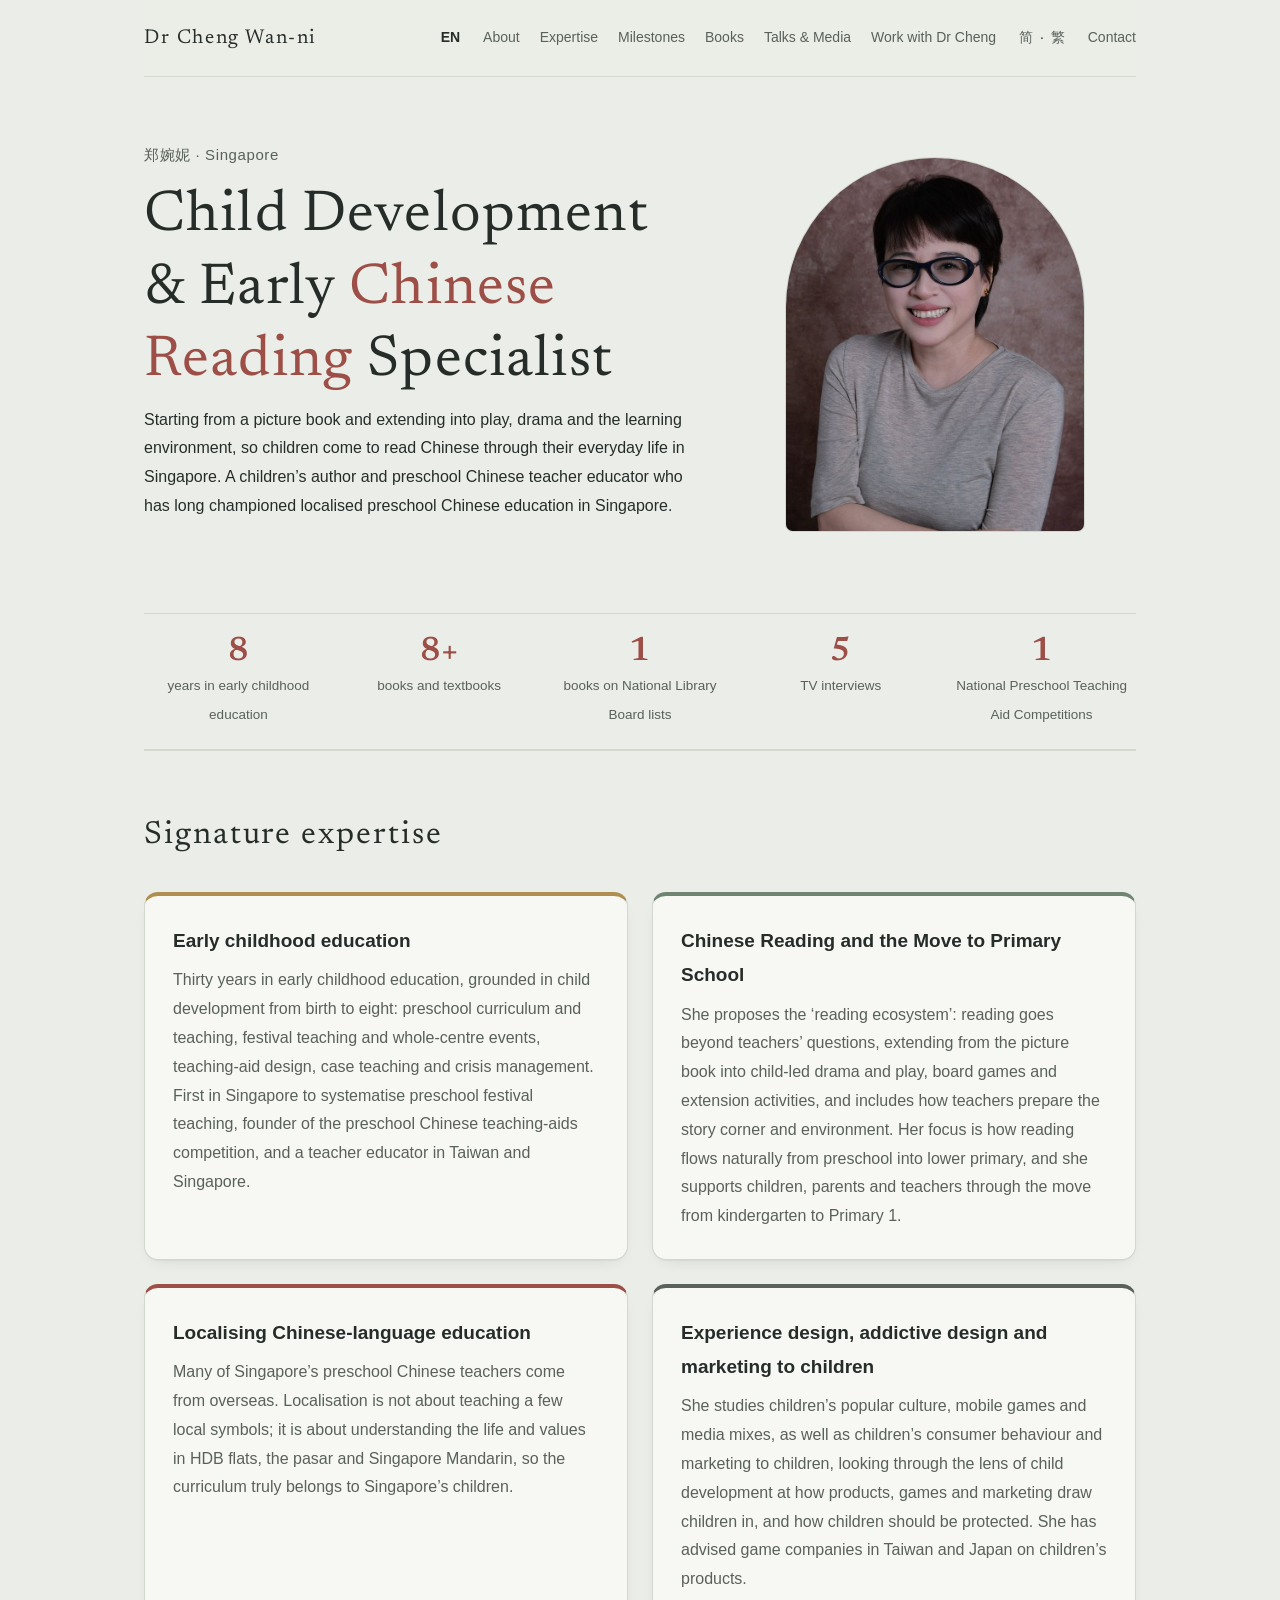
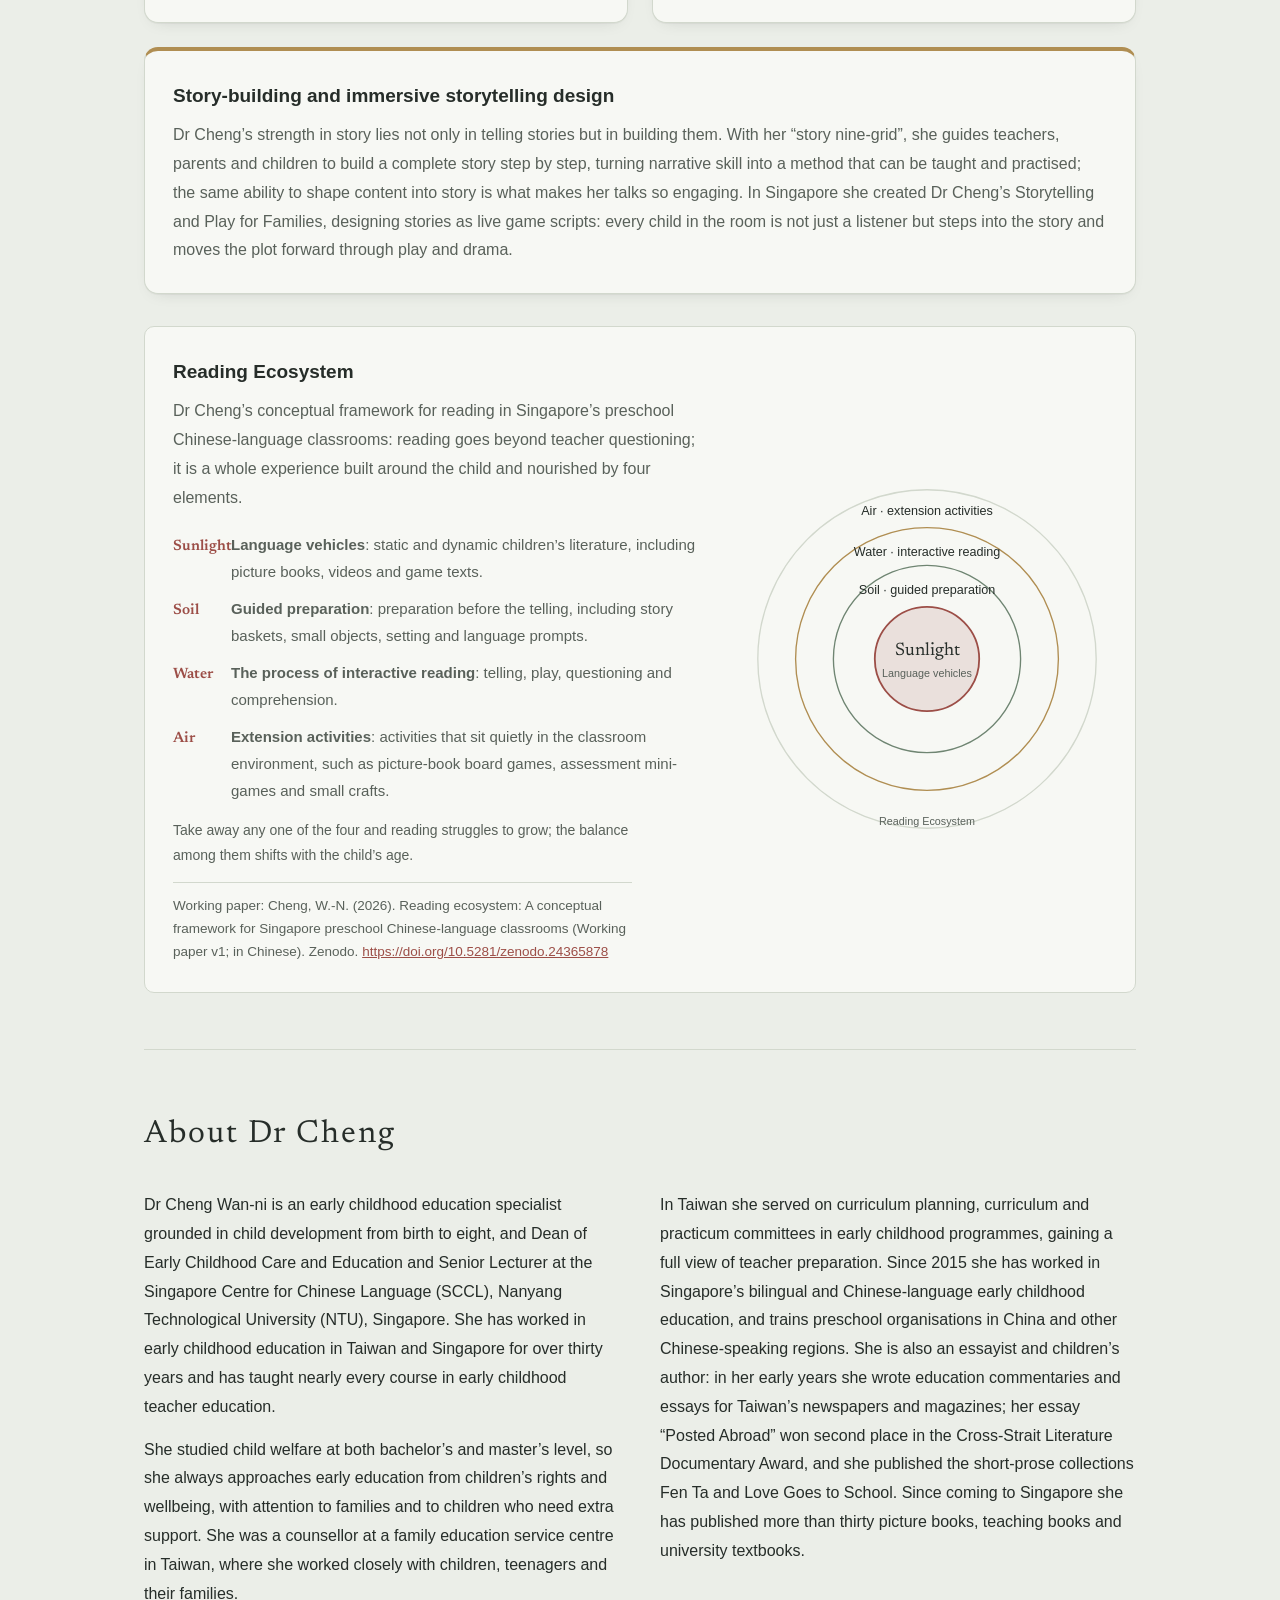
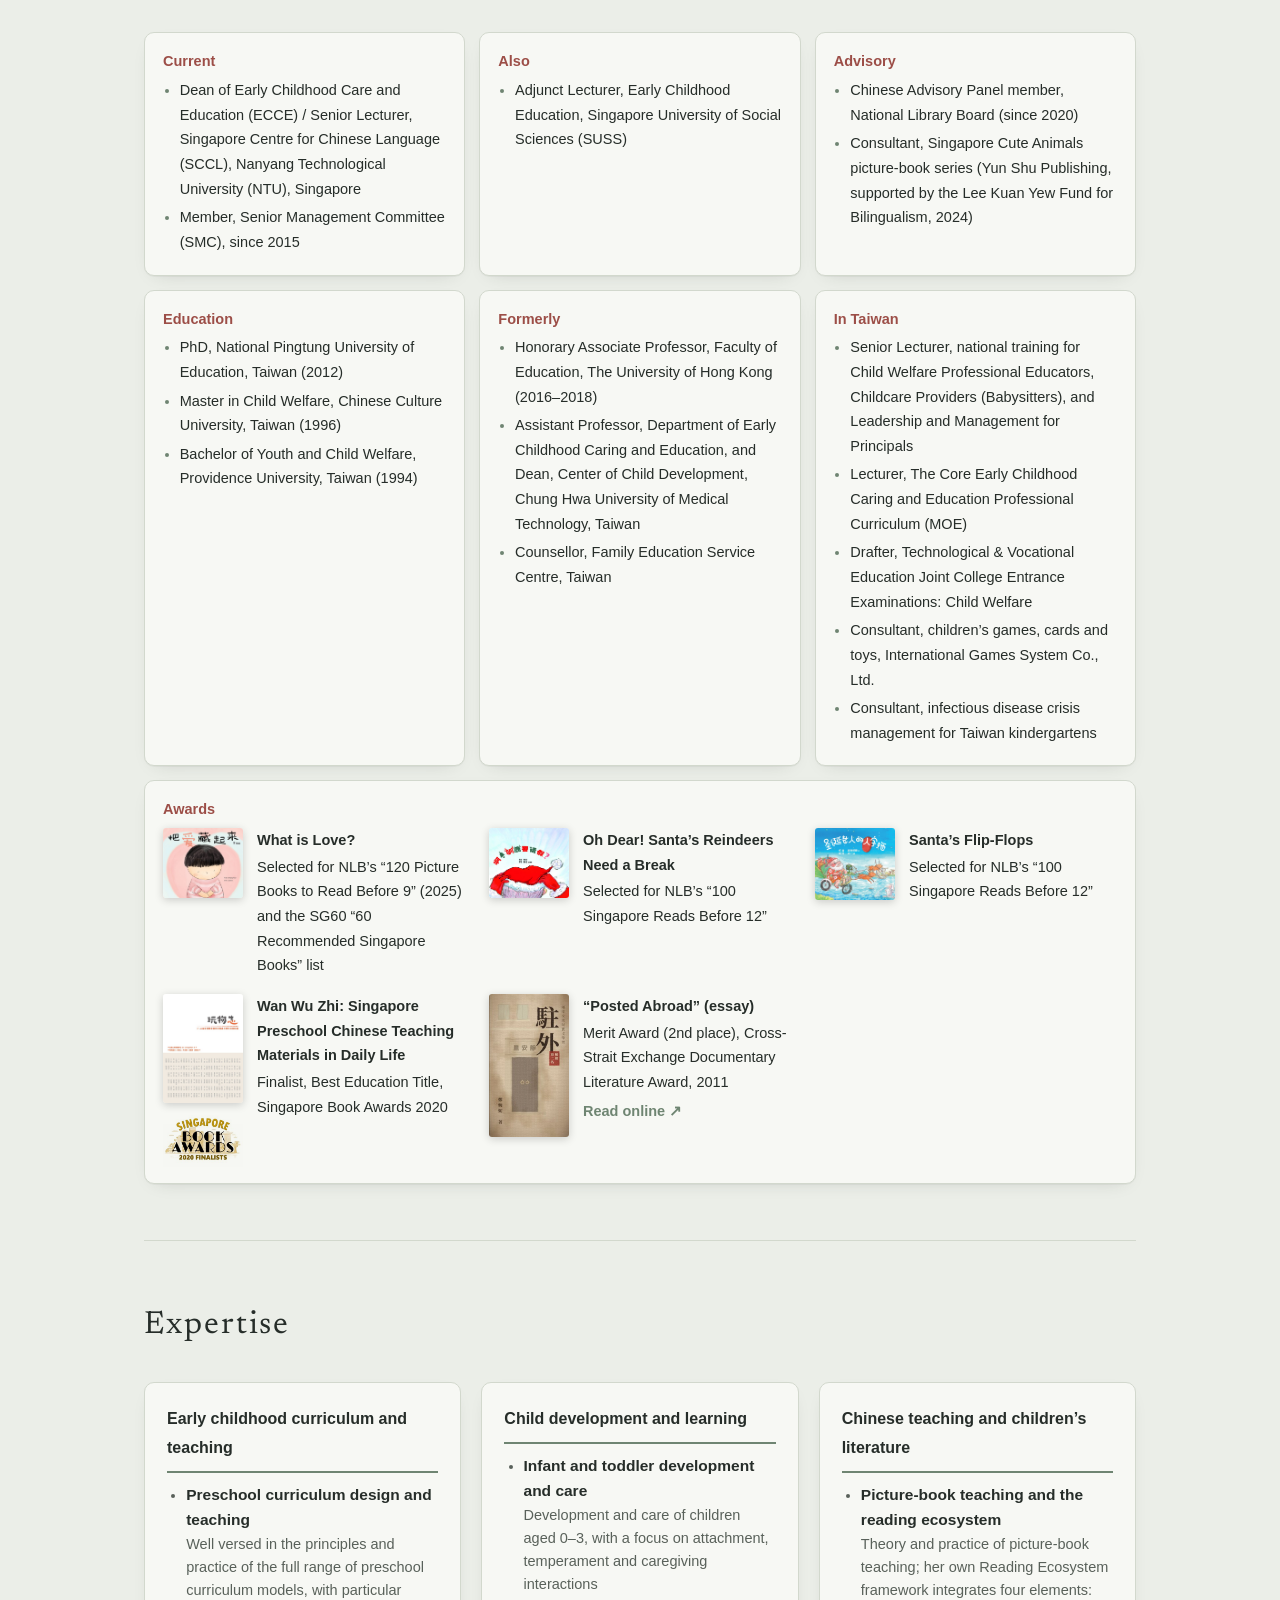
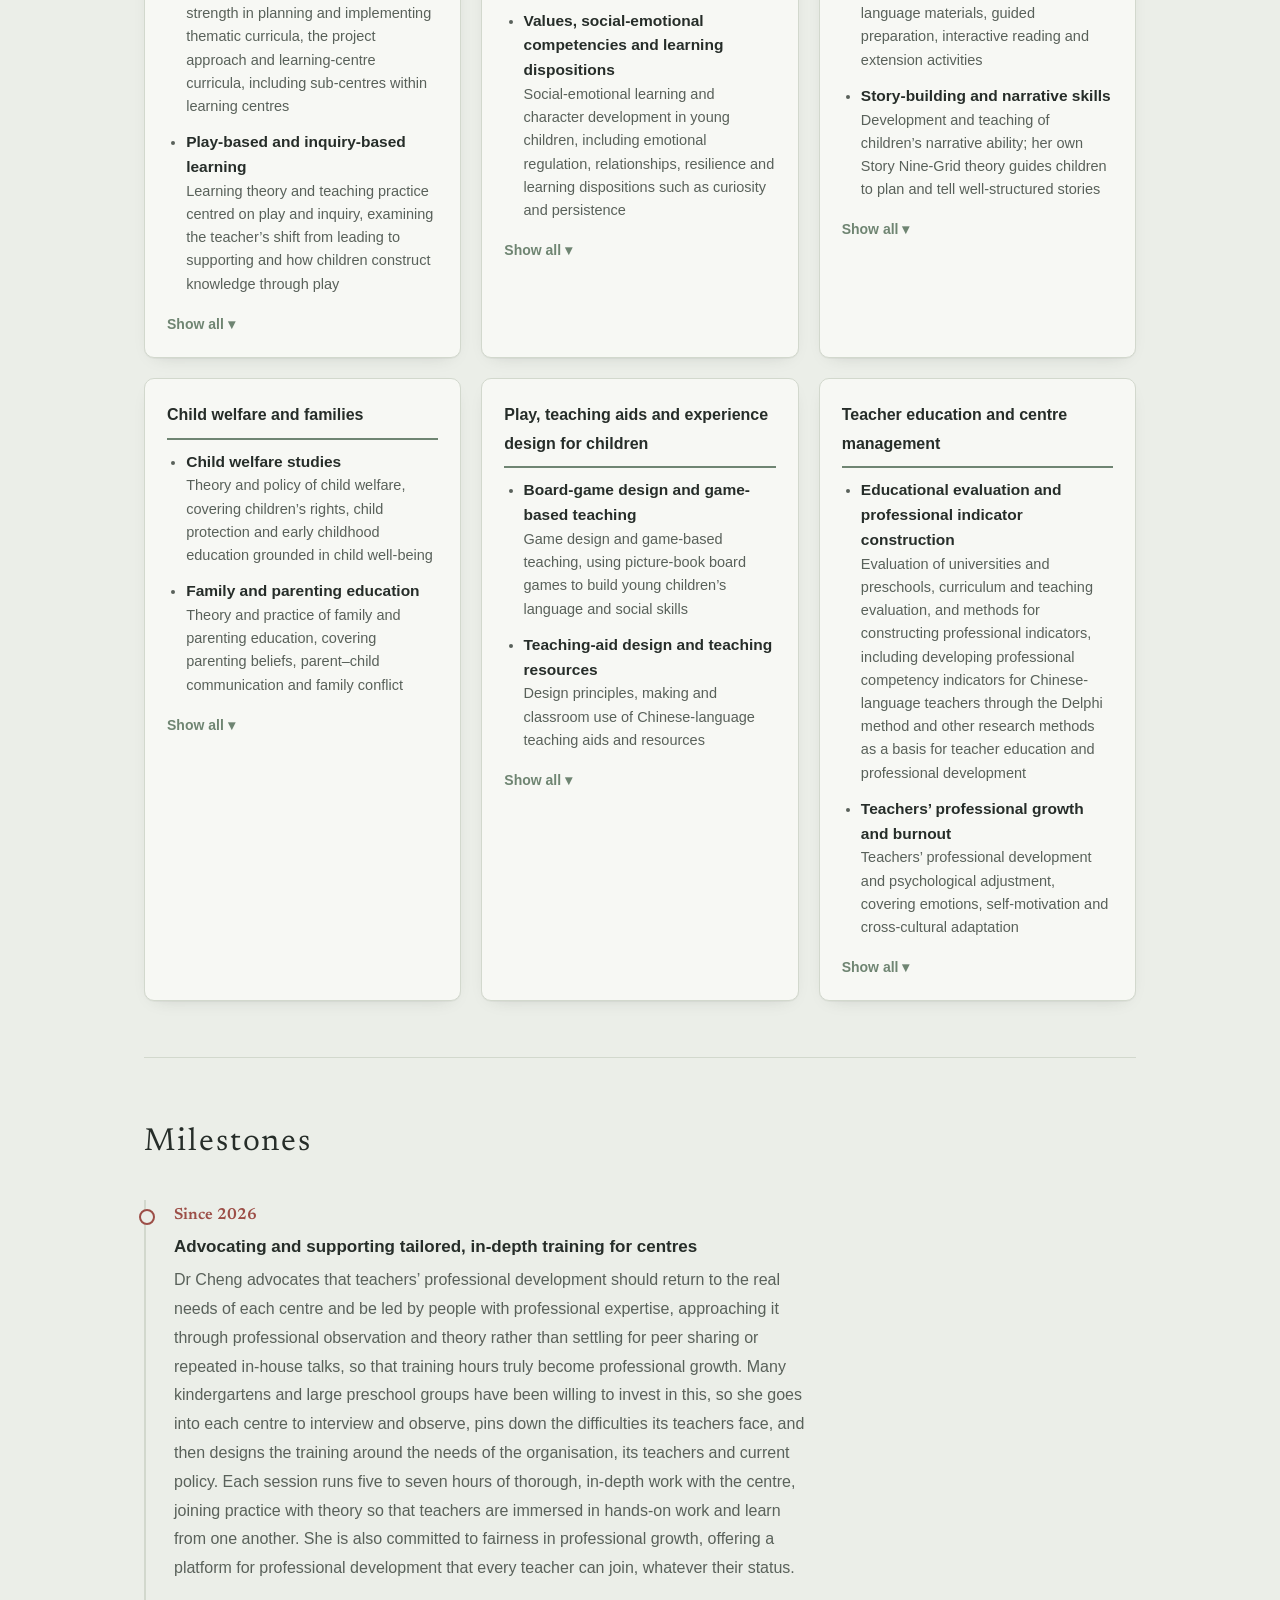
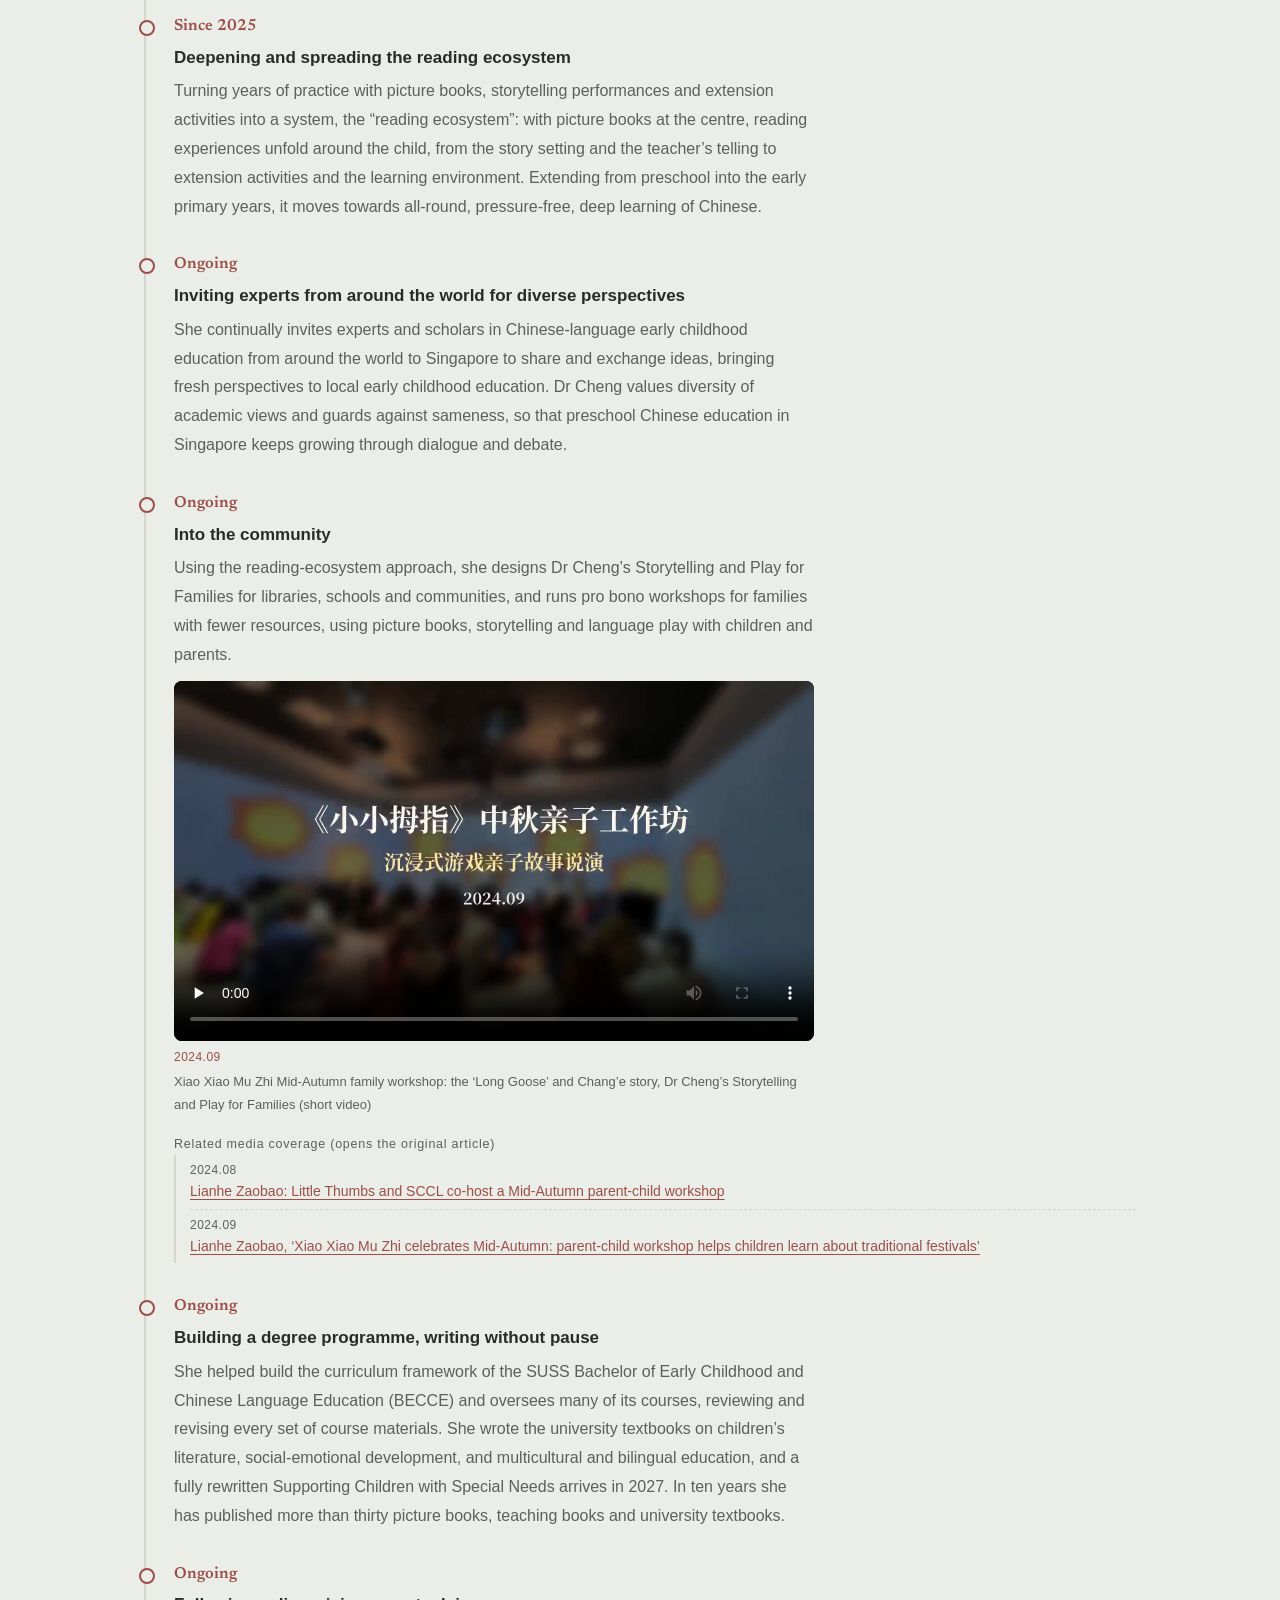
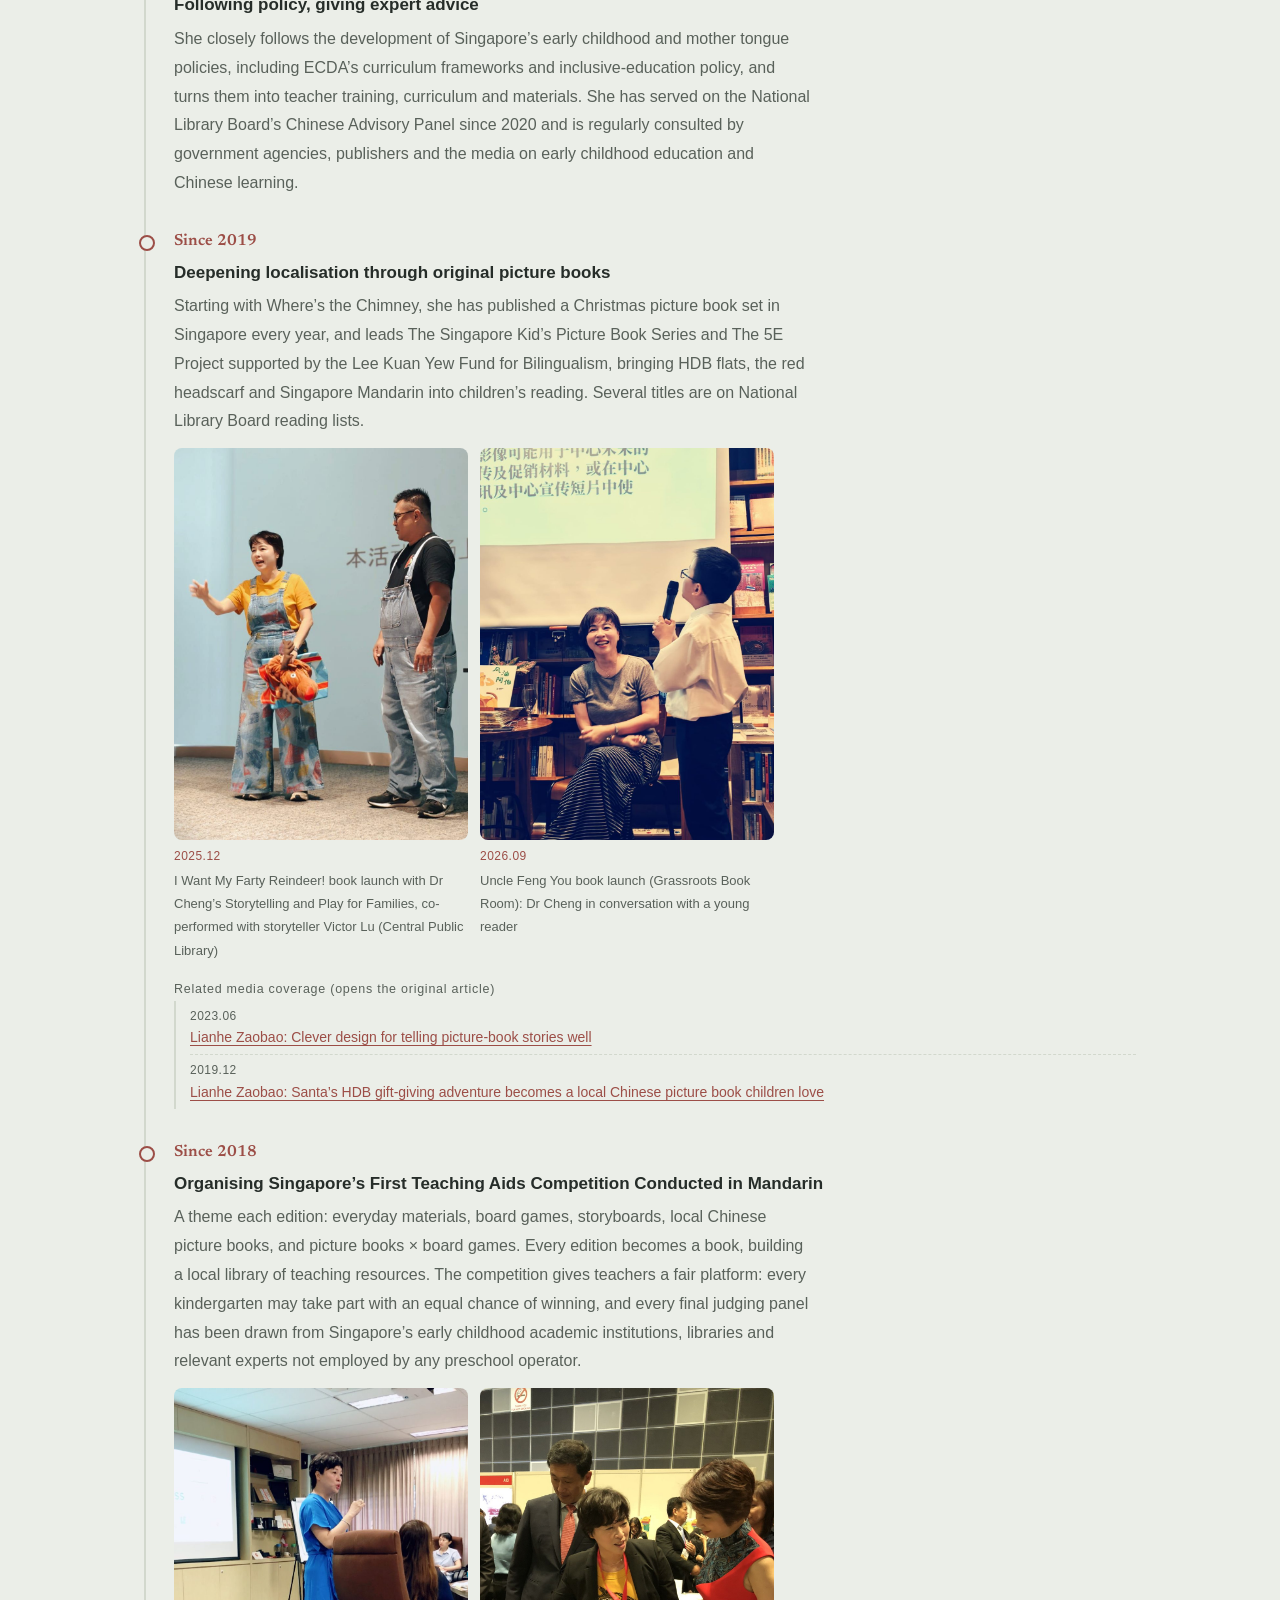
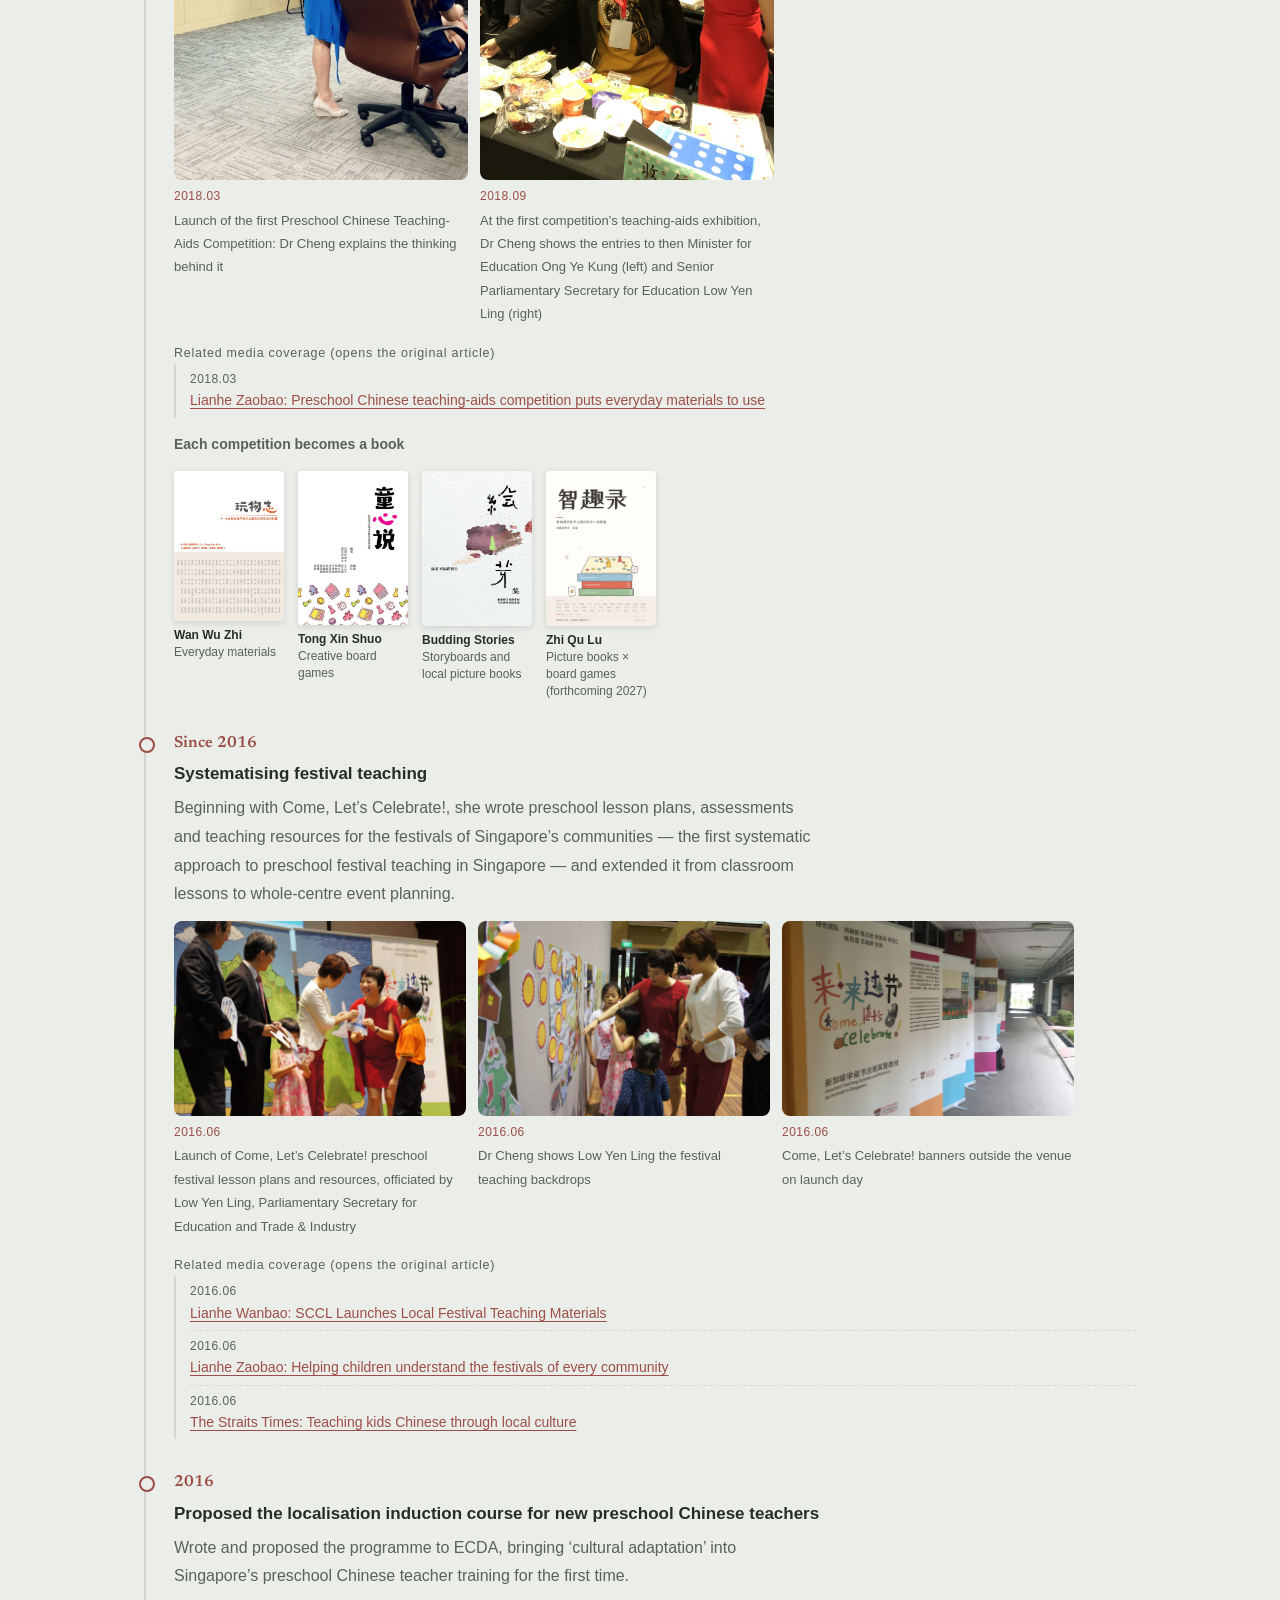
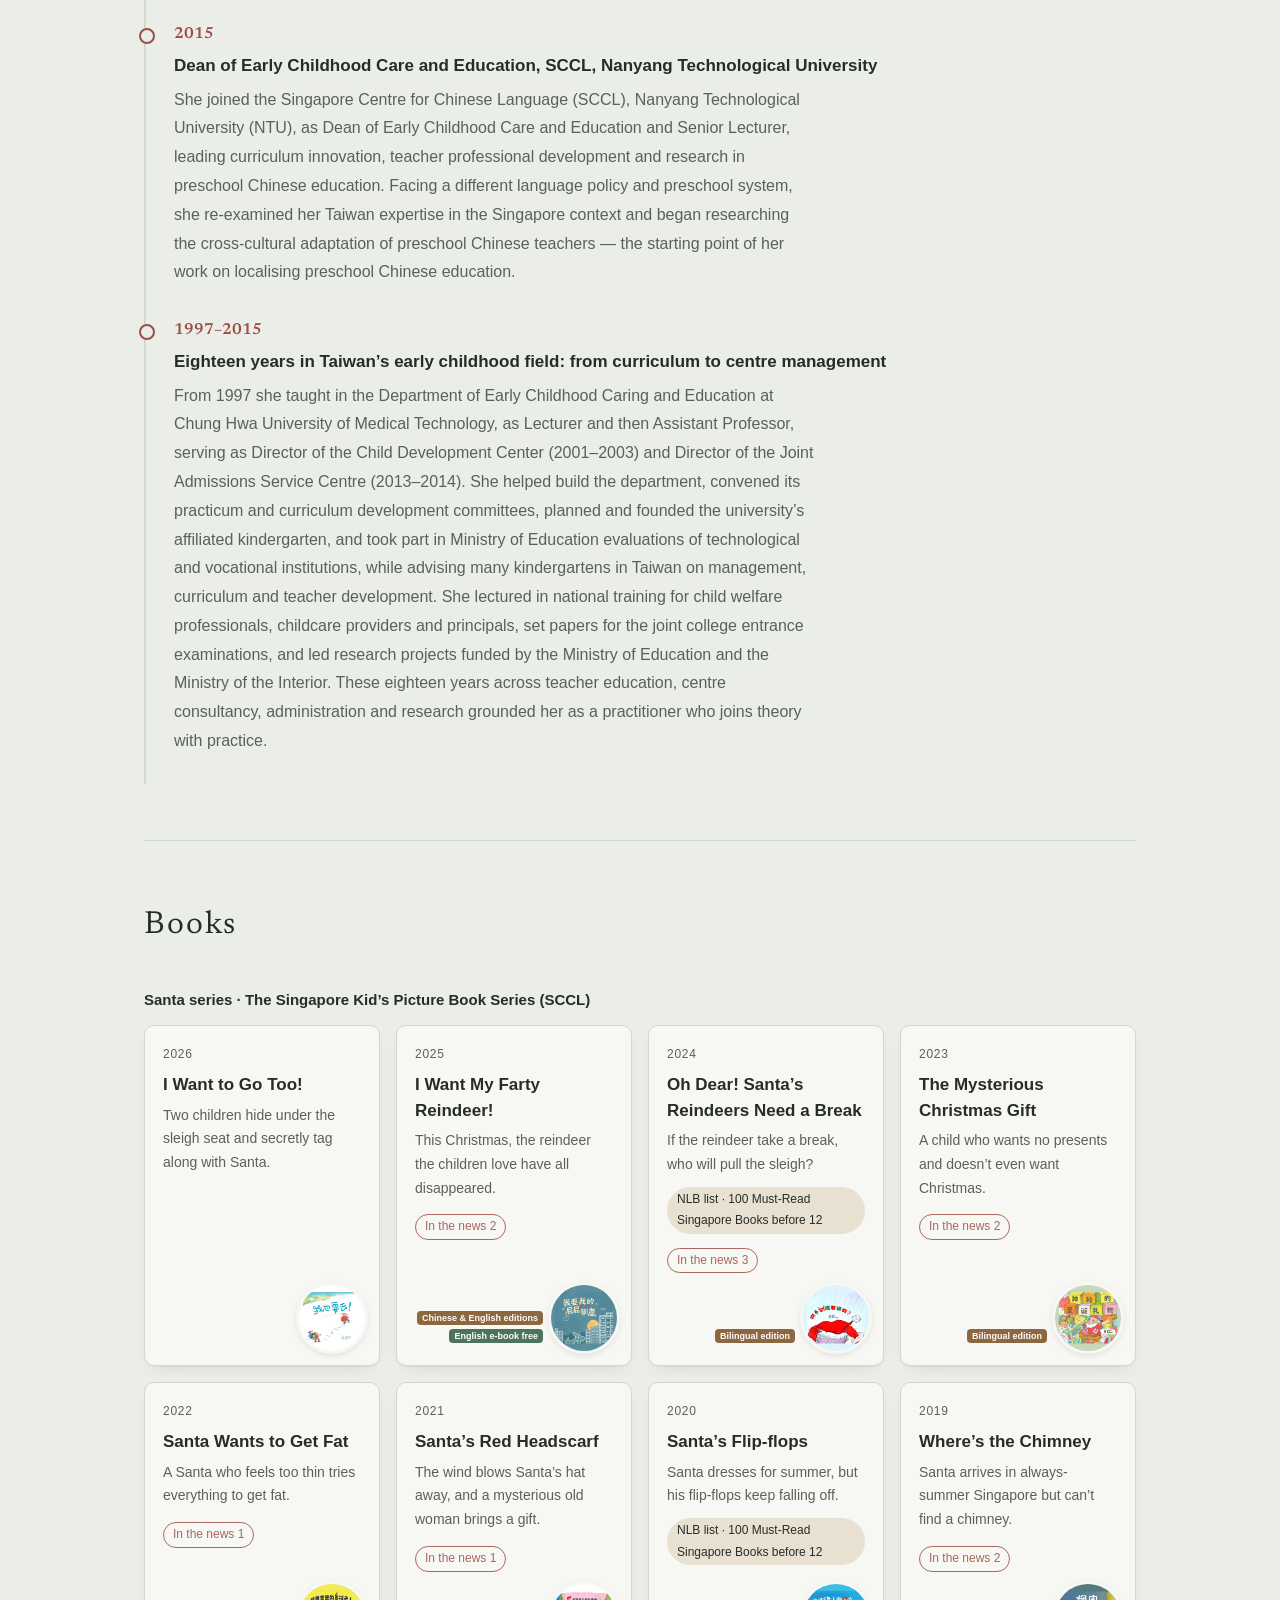
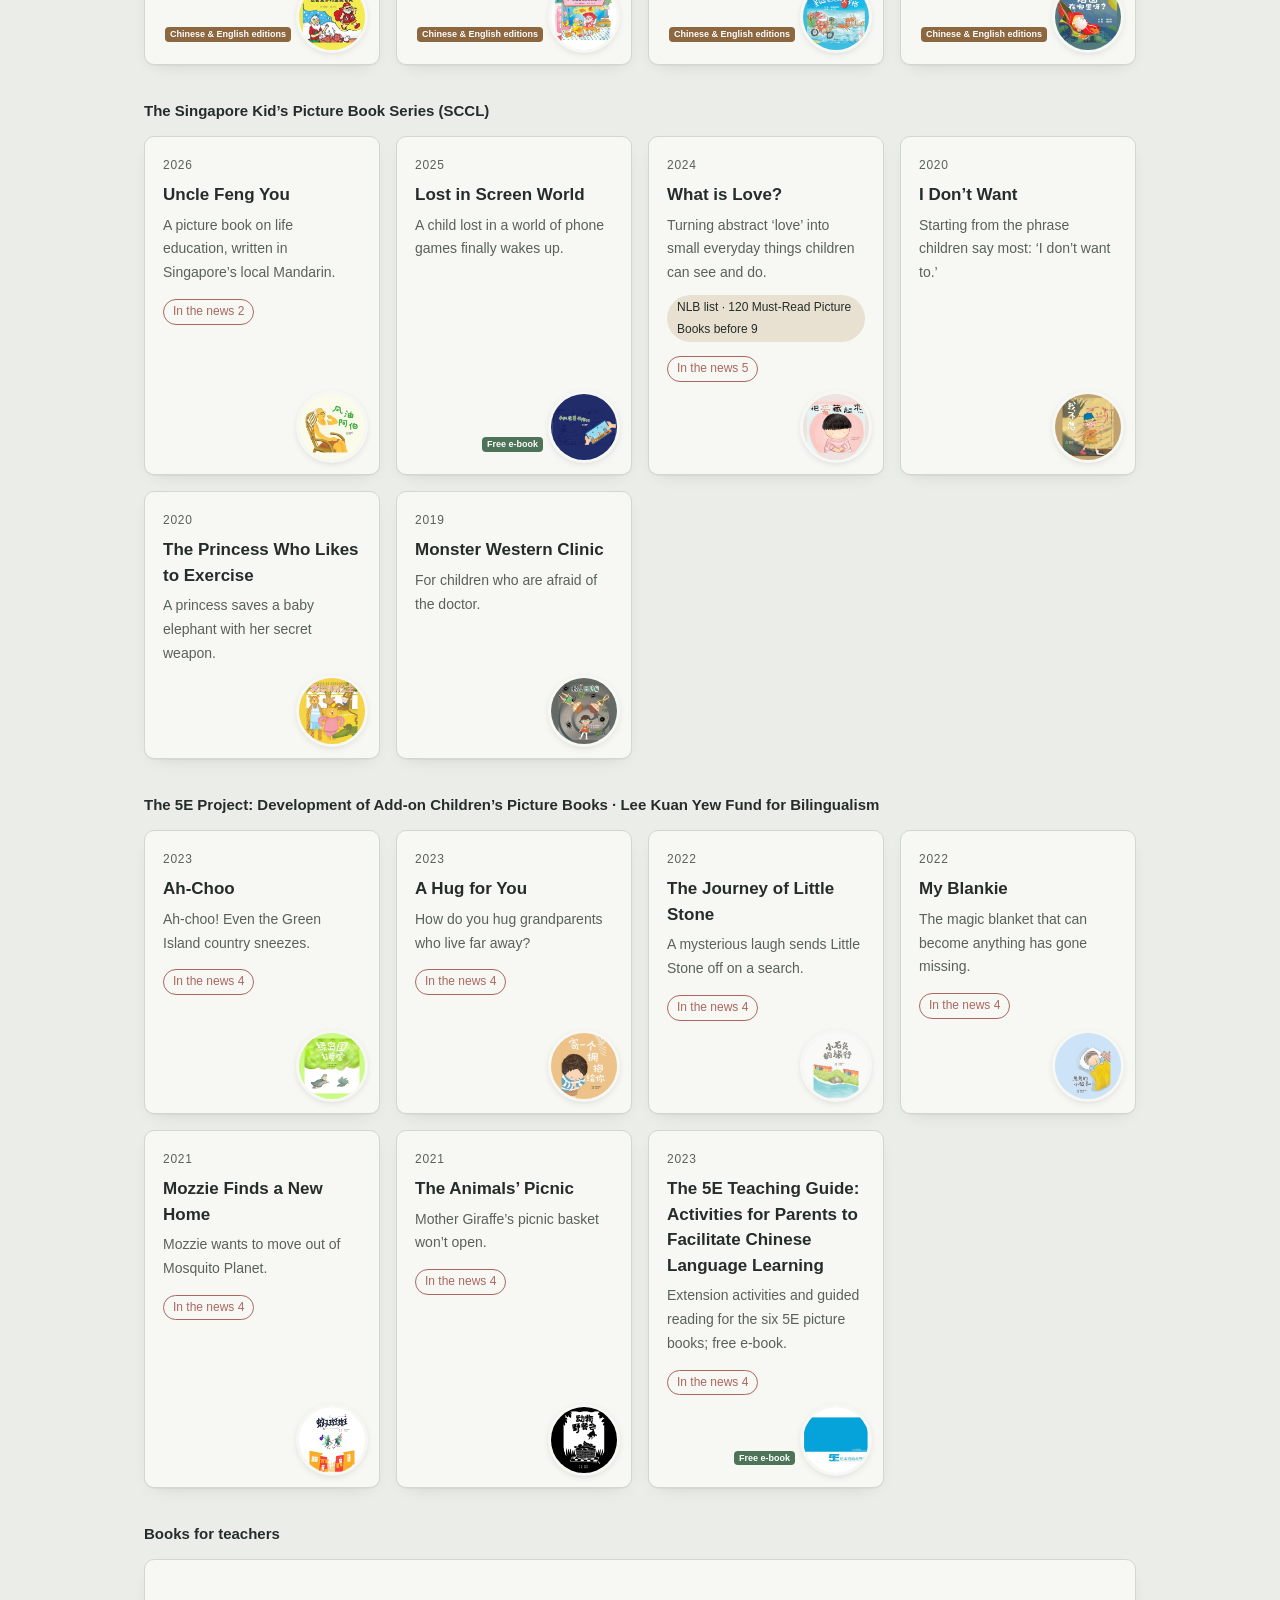
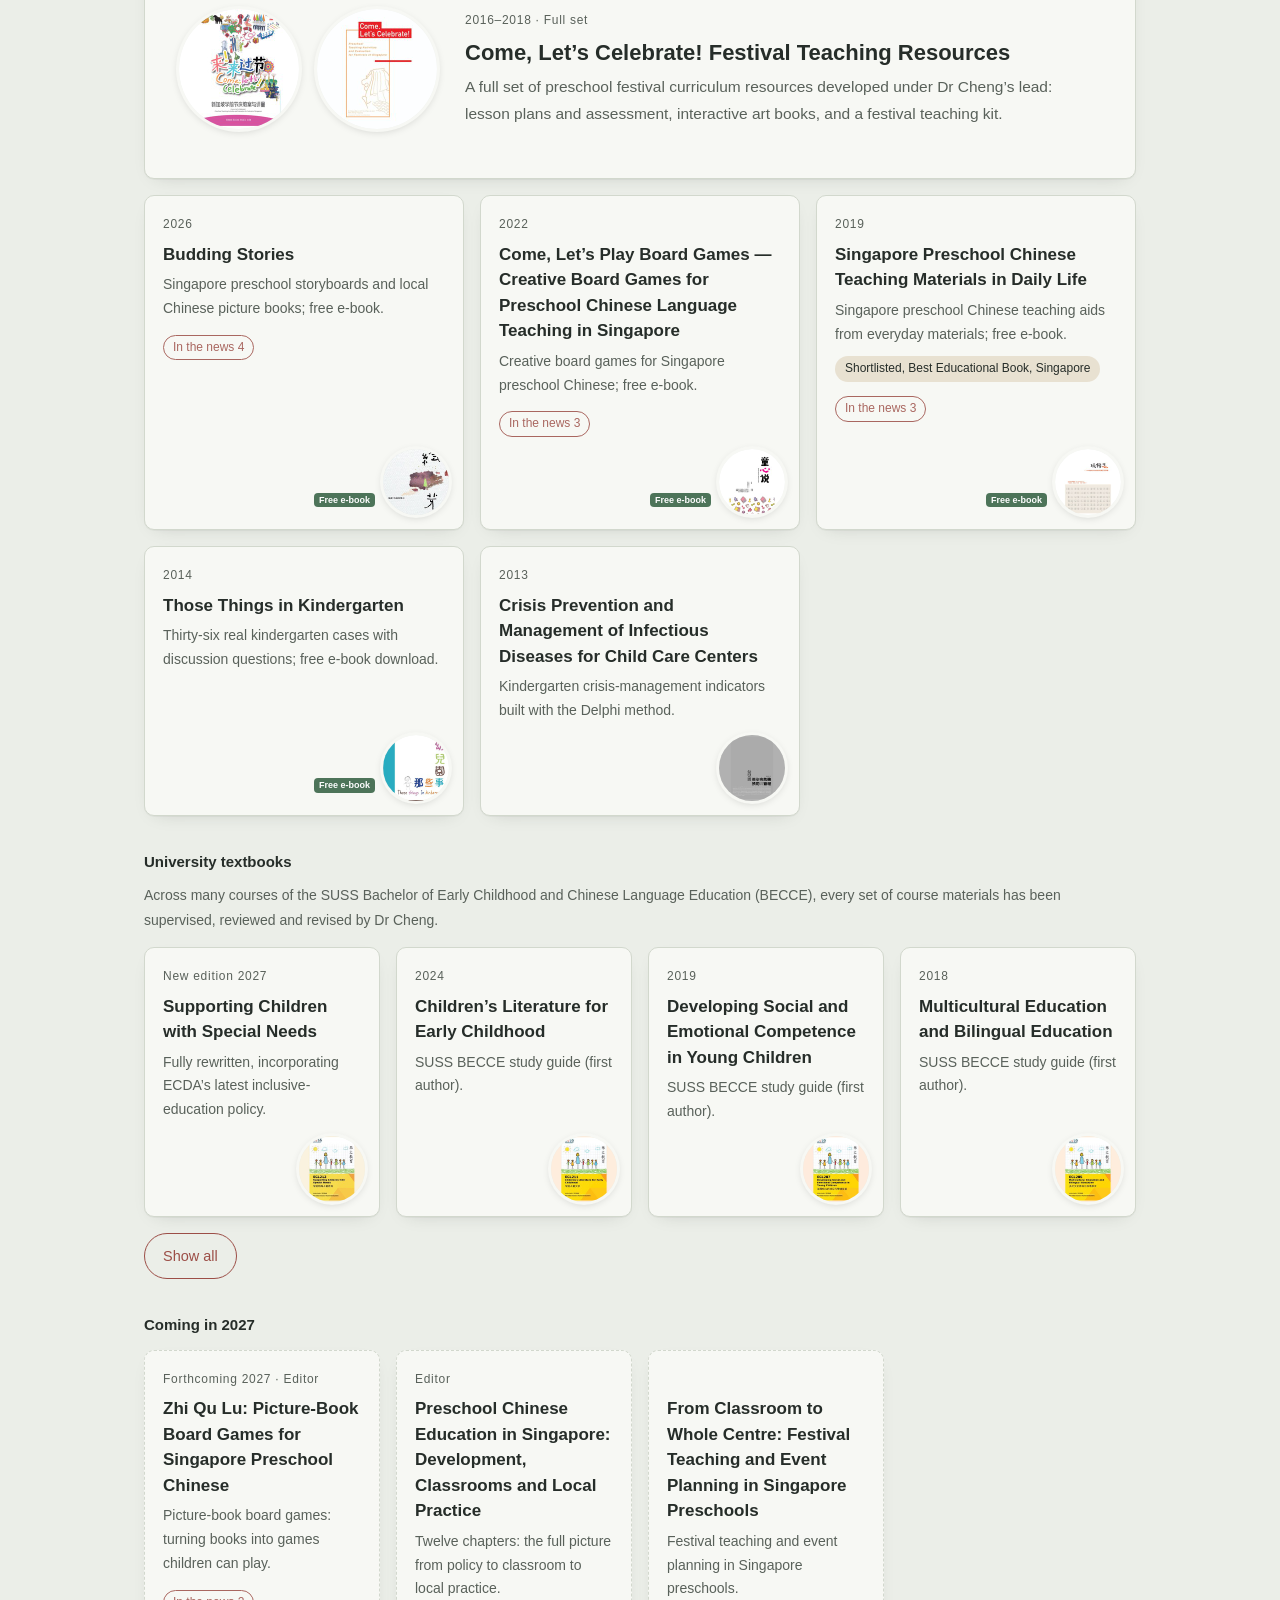
==== en.html @ da382bc5 "Rewrite Uncle Feng You intro Co-Authored-By: Claude Opus 5.5 <noreply@anthropic.com> Claude-Session:" ====
<!DOCTYPE html>
<html lang="en">
<head>
<meta charset="utf-8">
<meta name="referrer" content="strict-origin-when-cross-origin">
<meta name="viewport" content="width=device-width, initial-scale=1">
<title>Dr Cheng Wan-ni 鄭婉妮 | Child Development & Early Chinese Reading Specialist, Singapore</title>
<meta name="description" content="Dr Cheng Wan-ni (Cheng Wanni, 鄭婉妮 / 郑婉妮) is Dean of Early Childhood Care and Education and Senior Lecturer at the Singapore Centre for Chinese Language (SCCL), Nanyang Technological University (NTU), Singapore: an early childhood education and children’s literature specialist with 30 years’ experience and more than 30 picture books, teaching books and university texts, and creator of Dr Cheng’s Storytelling and Play for Families.">
<link rel="canonical" href="https://drchengwanni.com/en">
<link rel="alternate" hreflang="zh-Hans" href="https://drchengwanni.com/"><link rel="alternate" hreflang="zh-Hant" href="https://drchengwanni.com/zh-hant"><link rel="alternate" hreflang="en" href="https://drchengwanni.com/en"><link rel="alternate" hreflang="x-default" href="https://drchengwanni.com/">
<meta property="og:type" content="profile"><meta property="og:title" content="Dr Cheng Wan-ni 鄭婉妮 | Child Development & Early Chinese Reading Specialist, Singapore"><meta property="og:description" content="Dr Cheng Wan-ni (Cheng Wanni, 鄭婉妮 / 郑婉妮) is Dean of Early Childhood Care and Education and Senior Lecturer at the Singapore Centre for Chinese Language (SCCL), Nanyang Technological University (NTU), Singapore: an early childhood education and children’s literature specialist with 30 years’ experience and more than 30 picture books, teaching books and university texts, and creator of Dr Cheng’s Storytelling and Play for Families."><meta property="og:url" content="https://drchengwanni.com/en"><meta property="og:image" content="https://drchengwanni.com/img/portrait.jpg">
<meta property="og:site_name" content="Dr Cheng Wan-ni 鄭婉妮博士"><meta property="og:locale" content="en_GB"><meta property="og:image:alt" content="Dr Cheng Wan-ni 鄭婉妮 | Child Development & Early Chinese Reading Specialist, Singapore"><meta name="twitter:card" content="summary_large_image"><meta name="twitter:title" content="Dr Cheng Wan-ni 鄭婉妮 | Child Development & Early Chinese Reading Specialist, Singapore"><meta name="twitter:description" content="Dr Cheng Wan-ni (Cheng Wanni, 鄭婉妮 / 郑婉妮) is Dean of Early Childhood Care and Education and Senior Lecturer at the Singapore Centre for Chinese Language (SCCL), Nanyang Technological University (NTU), Singapore: an early childhood education and children’s literature specialist with 30 years’ experience and more than 30 picture books, teaching books and university texts, and creator of Dr Cheng’s Storytelling and Play for Families."><meta name="twitter:image" content="https://drchengwanni.com/img/portrait.jpg">
<script type="application/ld+json">{"@context": "https://schema.org", "@graph": [{"@type": "ProfilePage", "@id": "https://drchengwanni.com/en#profilepage", "url": "https://drchengwanni.com/en", "name": "Dr Cheng Wan-ni 鄭婉妮 | Child Development & Early Chinese Reading Specialist, Singapore", "description": "Dr Cheng Wan-ni (Cheng Wanni, 鄭婉妮 / 郑婉妮) is Dean of Early Childhood Care and Education and Senior Lecturer at the Singapore Centre for Chinese Language (SCCL), Nanyang Technological University (NTU), Singapore: an early childhood education and children’s literature specialist with 30 years’ experience and more than 30 picture books, teaching books and university texts, and creator of Dr Cheng’s Storytelling and Play for Families.", "inLanguage": "en", "mainEntity": {"@id": "https://drchengwanni.com/#person"}, "about": {"@id": "https://drchengwanni.com/#person"}, "isPartOf": {"@type": "WebSite", "@id": "https://drchengwanni.com/#website", "url": "https://drchengwanni.com/", "name": "Dr Cheng Wan-ni 鄭婉妮博士"}, "primaryImageOfPage": {"@type": "ImageObject", "url": "https://drchengwanni.com/img/portrait.jpg"}, "dateModified": "2026-11-23T21:17:31+08:00"}, {"@type": "Person", "name": "郑婉妮", "@id": "https://drchengwanni.com/#person", "alternateName": ["鄭婉妮", "鄭婉妮博士", "郑婉妮博士", "Dr Cheng Wan-ni", "Cheng Wan-ni", "Cheng Wanni", "Wanni Cheng", "Dr Cheng Wanni", "Wan-ni Cheng"], "image": "https://drchengwanni.com/img/portrait.jpg", "honorificPrefix": "Dr", "jobTitle": "Dean of Early Childhood Care and Education (ECCE) and Senior Lecturer", "worksFor": {"@type": "Organization", "name": "Singapore Centre for Chinese Language (SCCL) 新加坡华文教研中心", "parentOrganization": {"@type": "CollegeOrUniversity", "name": "Nanyang Technological University (NTU), Singapore 南洋理工大学"}}, "alumniOf": "National Pingtung University of Education", "url": "https://drchengwanni.com/", "knowsAbout": ["early childhood education", "children's literature", "Chinese reading", "picture books", "preschool Chinese language education", "board games for children", "storytelling", "narrative skills", "immersive story design", "沉浸式游戏亲子故事说演", "Dr Cheng's Storytelling and Play for Families"], "sameAs": ["https://orcid.org/0009-0001-5829-668X", "https://sccl.sg/en/about/staff/125-dean/182-dr-cheng-wan-ni", "https://www.sccl.sg/zh/about/staff-cn/126-dean/272-dr-cheng-wan-ni", "https://afcc.com.sg/2019/lightbox-speaker/cheng-wan-ni.html"], "identifier": {"@type": "PropertyValue", "propertyID": "ORCID", "value": "0009-0001-5829-668X"}, "affiliation": [{"@type": "Organization", "name": "Singapore University of Social Sciences (SUSS)", "description": "Adjunct Lecturer 兼任讲师"}], "description": "Dr Cheng Wan-ni (Cheng Wanni, 鄭婉妮 / 郑婉妮) is Dean of Early Childhood Care and Education and Senior Lecturer at the Singapore Centre for Chinese Language (SCCL), Nanyang Technological University (NTU), Singapore: an early childhood education and children’s literature specialist with 30 years’ experience and more than 30 picture books, teaching books and university texts, and creator of Dr Cheng’s Storytelling and Play for Families."}, {"@type": "Book", "name": "烟囱在哪里呀？", "alternateName": "Where's the Chimney?", "author": {"@id": "https://drchengwanni.com/#person"}}, {"@type": "Book", "name": "圣诞老人的人字拖", "alternateName": "Santa's Flip-Flops", "author": {"@id": "https://drchengwanni.com/#person"}}, {"@type": "Book", "name": "圣诞老人的红头巾", "alternateName": "Santa's Red Headscarf", "author": {"@id": "https://drchengwanni.com/#person"}}, {"@type": "Book", "name": "想要变胖的圣诞老人", "alternateName": "Santa Wants to Get Fat", "author": {"@id": "https://drchengwanni.com/#person"}}, {"@type": "Book", "name": "神秘的圣诞礼物", "alternateName": "The Mysterious Christmas Gift", "author": {"@id": "https://drchengwanni.com/#person"}}, {"@type": "Book", "name": "啊！驯鹿要请假？", "alternateName": "Oh Dear! Santa's Reindeers Need a Break", "author": {"@id": "https://drchengwanni.com/#person"}}, {"@type": "Book", "name": "我要我的屁屁驯鹿！", "alternateName": "I Want My Farty Reindeer!", "author": {"@id": "https://drchengwanni.com/#person"}}, {"@type": "Book", "name": "我也要去！", "alternateName": "I Want to Go Too!", "author": {"@id": "https://drchengwanni.com/#person"}}, {"@type": "Book", "name": "风油阿伯", "alternateName": "Uncle Feng You", "author": {"@id": "https://drchengwanni.com/#person"}}, {"@type": "Book", "name": "把爱藏起来", "alternateName": "What is Love?", "author": {"@id": "https://drchengwanni.com/#person"}}, {"@type": "Book", "name": "手机世界历险记", "alternateName": "Lost in Screen World", "author": {"@id": "https://drchengwanni.com/#person"}}, {"@type": "Book", "name": "我不想", "author": {"@id": "https://drchengwanni.com/#person"}}, {"@type": "Book", "name": "怪兽西药房", "author": {"@id": "https://drchengwanni.com/#person"}}, {"@type": "Book", "name": "爱运动的公主", "alternateName": "The Princess Who Likes to Exercise", "author": {"@id": "https://drchengwanni.com/#person"}}, {"@type": "Book", "name": "绿岛国打喷嚏", "alternateName": "Ah-Choo!", "author": {"@id": "https://drchengwanni.com/#person"}}, {"@type": "Book", "name": "蚊子斑斑", "alternateName": "Mozzie Finds a New Home", "author": {"@id": "https://drchengwanni.com/#person"}}, {"@type": "Book", "name": "动物野餐会", "alternateName": "The Animals' Picnic", "author": {"@id": "https://drchengwanni.com/#person"}}, {"@type": "Book", "name": "小石头的旅行", "author": {"@id": "https://drchengwanni.com/#person"}}, {"@type": "Book", "name": "寄一个拥抱给你", "alternateName": "A Hug for You!", "author": {"@id": "https://drchengwanni.com/#person"}}, {"@type": "Book", "name": "弟弟的小被子", "alternateName": "My Blankie", "author": {"@id": "https://drchengwanni.com/#person"}}, {"@type": "Book", "name": "5E绘本活动导读", "alternateName": "The 5E Teaching Guide: Activities for Teachers and Parents to Facilitate Chinese Language Learning", "author": {"@id": "https://drchengwanni.com/#person"}}, {"@type": "Book", "name": "来！来过节节庆教材开发", "alternateName": "Come, Let's Celebrate! Festival Teaching Resources", "author": {"@id": "https://drchengwanni.com/#person"}}, {"@type": "Book", "name": "来！来过节英文版", "alternateName": "Come, Let's Celebrate! Preschool Teaching Activities and Evaluation for Festivals of Singapore", "author": {"@id": "https://drchengwanni.com/#person"}}, {"@type": "Book", "name": "玩物志", "author": {"@id": "https://drchengwanni.com/#person"}}, {"@type": "Book", "name": "童心说", "author": {"@id": "https://drchengwanni.com/#person"}}, {"@type": "Book", "name": "绘芽集", "author": {"@id": "https://drchengwanni.com/#person"}}, {"@type": "Book", "name": "幼儿园那些事", "alternateName": "Those Things in Kindergarten", "author": {"@id": "https://drchengwanni.com/#person"}}, {"@type": "Book", "name": "幼儿园传染病危机预防与管理", "alternateName": "Crisis Prevention and Management of Infectious Diseases for Child Care Centers", "author": {"@id": "https://drchengwanni.com/#person"}}, {"@type": "Book", "name": "学前儿童文学", "alternateName": "Children's Literature for Early Childhood", "author": {"@id": "https://drchengwanni.com/#person"}}, {"@type": "Book", "name": "发展幼儿的社交情绪与技能", "alternateName": "Developing Social and Emotional Competence in Young Children", "author": {"@id": "https://drchengwanni.com/#person"}}, {"@type": "Book", "name": "多元文化教育与双语教育", "alternateName": "Multicultural Education and Bilingual Education", "author": {"@id": "https://drchengwanni.com/#person"}}, {"@type": "Book", "name": "学前特殊儿童教育", "alternateName": "Supporting Children with Special Needs", "author": {"@id": "https://drchengwanni.com/#person"}}, {"@type": "Book", "name": "幼儿阶段的戏剧与华语文教学", "alternateName": "Early Childhood Creative Drama and Chinese Language Education", "author": {"@id": "https://drchengwanni.com/#person"}}, {"@type": "Book", "name": "学前资讯科技和华文教学的整合", "alternateName": "Integrating ICT in Teaching and Learning Chinese in Early Childhood Education", "author": {"@id": "https://drchengwanni.com/#person"}}, {"@type": "Book", "name": "儿童发展评量", "alternateName": "Assessment and Intervention", "author": {"@id": "https://drchengwanni.com/#person"}}, {"@type": "Book", "name": "学前教育科研方法", "alternateName": "Research Methods for Early Childhood Education", "author": {"@id": "https://drchengwanni.com/#person"}}, {"@type": "Book", "name": "新加坡学前华文教育：发展、现场与在地实践", "author": {"@id": "https://drchengwanni.com/#person"}}, {"@type": "Book", "name": "从课室到全园：新加坡幼儿园的节庆教学与活动企划", "author": {"@id": "https://drchengwanni.com/#person"}}, {"@type": "Book", "name": "智趣录：新加坡学前华文教具绘本桌游篇", "author": {"@id": "https://drchengwanni.com/#person"}}, {"@type": "ScholarlyArticle", "name": "阅读生态系：新加坡学前华语文教室的概念架构（工作论文 v1）", "alternateName": "Reading ecosystem: A conceptual framework for Singapore preschool Chinese-language classrooms", "datePublished": "2026", "publisher": {"@type": "Organization", "name": "Zenodo"}, "identifier": "https://doi.org/10.5281/zenodo.24365878", "url": "https://doi.org/10.5281/zenodo.24365878", "author": {"@id": "https://drchengwanni.com/#person"}}]}</script>
<meta name="msvalidate.01" content="65DCB80CF857319ACE1B2F95756CDE15" />
<link rel="stylesheet" href="fonts/fonts.css">
<style>
:root{
  /* 莫兰迪：灰绿纸底 + 砖粉强调 + 土黄辅色；版面：左文右图的书页式首屏，下方单栏阅读 */
  --paper:#ECEEE8;
  --surface:#F6F7F3;
  --ink:#2E332E;
  --muted:#5F665E;
  --line:#CDD3C8;
  --accent:#A3564F;
  --sage:#7E9180;
  --ochre:#B99A62;
  --display:"ZCOOL XiaoWei","Songti SC","STSong",serif;
  --body:"PingFang SC","PingFang TC","Hiragino Sans GB","Microsoft YaHei","Microsoft JhengHei","Noto Sans SC","Noto Sans CJK SC",sans-serif;
  --latin:"Newsreader",Georgia,serif;
  color-scheme:light;
}
@media (prefers-color-scheme: dark){
  :root:not([data-theme="light"]){
    --paper:#1E221F;--surface:#262B27;--ink:#E7EAE3;--muted:#A9B1A7;--line:#3A413B;
    --accent:#D58C83;--sage:#9DB09F;--ochre:#D2B47A;color-scheme:dark;
  }
}
:root[data-theme="dark"]{
  --paper:#1E221F;--surface:#262B27;--ink:#E7EAE3;--muted:#A9B1A7;--line:#3A413B;
  --accent:#D58C83;--sage:#9DB09F;--ochre:#D2B47A;color-scheme:dark;
}
*{box-sizing:border-box}
html,body{margin:0}
body{background:var(--paper);color:var(--ink);font-family:var(--body);font-size:16px;line-height:1.8}
a{color:var(--accent)}
a:focus-visible,button:focus-visible{outline:2px solid var(--accent);outline-offset:3px}
.wrap{max-width:1040px;margin:0 auto;padding:0 24px}
nav{display:flex;justify-content:space-between;align-items:center;gap:16px;padding:20px 0;border-bottom:1px solid var(--line);flex-wrap:wrap}
nav .mark{font-family:var(--display);font-size:20px;letter-spacing:.08em}
nav ul{list-style:none;display:flex;gap:20px;margin:0;padding:0;flex-wrap:wrap;font-size:14px}
nav a{color:var(--muted);text-decoration:none}
nav a:hover{color:var(--accent)}
nav .lang a{padding:0 3px}nav .lang a[aria-current]{color:var(--ink);font-weight:700}

.hero{display:grid;grid-template-columns:1.15fr .85fr;gap:48px;align-items:center;padding:64px 0 56px}
.hero .who{font-size:15px;color:var(--muted);letter-spacing:.04em}
.hero h1{font-family:var(--display);font-weight:400;font-size:clamp(34px,5.2vw,58px);line-height:1.25;margin:12px 0 8px;text-wrap:balance;letter-spacing:.02em}
.nw{white-space:nowrap}
.hero h1 em{font-style:normal;color:var(--accent)}
.hero .en{font-family:var(--latin);font-style:italic;font-size:19px;color:var(--muted);margin:0 0 24px}
.hero p.lead{max-width:34em;margin:0 0 28px}
.cta{display:flex;gap:12px;flex-wrap:wrap}
.btn{display:inline-block;padding:10px 20px;border-radius:999px;text-decoration:none;font-size:15px;border:1px solid var(--accent)}
.btn.solid{background:var(--accent);color:var(--surface)}
.btn.ghost{color:var(--accent)}
.rings{width:100%;max-width:400px;justify-self:center}
.rings text{font-family:var(--body);fill:var(--ink)}
.rings .cap{fill:var(--muted);font-size:12px}

section{padding:56px 0;border-top:1px solid var(--line)}
.sechead{display:flex;align-items:baseline;gap:16px;flex-wrap:wrap;margin-bottom:28px}
.sechead h2{font-family:var(--display);font-weight:400;font-size:32px;margin:0;letter-spacing:.04em}
.sechead span{font-family:var(--latin);font-style:italic;color:var(--muted);font-size:17px}

.two{display:grid;grid-template-columns:1fr 1fr;gap:24px}
.pillar{background:var(--surface);border:1px solid var(--line);border-radius:10px;padding:28px}
.pillar h3{margin:0 0 8px;font-size:19px}
.pillar h3 small{display:block;font-family:var(--latin);font-weight:400;font-style:italic;color:var(--muted);font-size:15px}
.pillar p{margin:0;color:var(--muted)}
.pillar.reading{border-top:4px solid var(--sage)}
.pillar.dev{border-top:4px solid var(--ochre)}
.pillar.ux{border-top:4px solid var(--muted)}
.pillar.local{border-top:4px solid var(--accent)}.pillar.story{border-top:4px solid var(--ochre)}
.storyblock.svcstory{margin-top:0}
.storyblock{display:grid;grid-template-columns:1fr minmax(220px,300px);gap:40px;align-items:center;margin-top:24px;background:var(--surface);border:1px solid var(--line);border-top:4px solid var(--accent);border-radius:10px;padding:28px}
.services{display:grid;gap:20px}
.svc{background:var(--surface);border:1px solid var(--line);border-radius:10px;padding:24px;display:grid;grid-template-columns:1fr minmax(220px,360px);gap:28px;align-items:center}
.svc h3{margin:0 0 6px;font-size:17px}
.svc p{margin:0;color:var(--muted);font-size:14.5px}
.svc.feat{border-top:4px solid var(--accent);padding:32px;grid-template-columns:1fr minmax(260px,480px)}
.svc.feat h3{font-size:22px}
.svc.feat p{font-size:16px;margin-bottom:8px}
.svclink{text-decoration:none;color:var(--ink)}
.svccase{font-size:14px;background:var(--paper);border-left:3px solid var(--accent);padding:10px 14px;border-radius:6px}
.svccase b{color:var(--accent)}
.svcintro{margin:-6px 0 22px;color:var(--muted);font-size:15.5px}
.svc p.svclead,.storyblock p.svclead{color:var(--ink);font-weight:600;font-size:16px;margin:4px 0 10px}
.svc p.svcfor,.storyblock p.svcfor{font-size:14.5px;margin:6px 0;color:var(--muted)}
.svcfor b{display:inline-block;min-width:4.5em;color:var(--accent);font-weight:600;margin-right:6px}
.course{margin:12px 0 4px;padding:12px 14px;background:var(--paper);border-radius:8px}
.course .ctitle{color:var(--ink);font-weight:600;font-size:15.5px;margin:0 0 4px}
.cbadge{display:inline-block;font-size:12px;font-weight:600;color:#fff;background:var(--accent);border-radius:4px;padding:1px 7px;margin-right:8px;vertical-align:2px}
.cbadge.soon{background:var(--muted)}
.course .invite{margin-top:6px}
.svc.courses{grid-template-columns:1fr}
.course.c1{display:grid;grid-template-columns:minmax(220px,340px) 1fr;gap:18px;align-items:start}
@media(max-width:640px){.course.c1{grid-template-columns:1fr}}
.svcthumb{display:block;text-decoration:none;color:var(--accent);font-weight:600;font-size:14px}
.svcthumb img{width:100%;border-radius:8px;display:block;margin-bottom:6px}
.topics{display:grid;grid-template-columns:max-content 1fr;gap:6px 14px;margin:8px 0 10px;font-size:14.5px}
.topics dt{color:var(--ink);font-weight:600}
.topics dd{margin:0;color:var(--muted)}
@media(max-width:640px){.topics{grid-template-columns:1fr}.topics dd{margin-bottom:6px}}
.tvfeat{display:grid;grid-template-columns:minmax(160px,260px) 1fr;gap:14px;align-items:center;margin:6px 0 14px;text-decoration:none;color:var(--muted);font-size:14px}
.tvfeat img{width:100%;border-radius:8px;display:block}
.tvfeat b{display:block;color:var(--ink);font-size:15px;margin-bottom:4px}
@media(max-width:640px){.tvfeat{grid-template-columns:1fr}}
.svclist{margin:8px 0 8px;padding-left:1.2em;color:var(--muted);font-size:14.5px;line-height:1.7}
.svcphoto{margin:0}.capd{display:block;font-size:12px;letter-spacing:.04em;color:var(--accent);font-variant-numeric:tabular-nums;margin-bottom:1px}.tlmedia{margin:16px 0 0;font-size:14px}.tlmh{margin:0 0 8px;font-size:12.5px;letter-spacing:.06em;color:var(--muted)}.tlmlist{border-left:2px solid var(--line);padding-left:14px}.tlmi{padding:6px 0;line-height:1.6}.tlmi+.tlmi{border-top:1px dashed var(--line)}.tlmi time{display:block;font-size:12px;color:var(--muted);letter-spacing:.04em;font-variant-numeric:tabular-nums}.tlmi a{text-underline-offset:3px}.coursebar{display:flex;align-items:center;justify-content:space-between;gap:20px;margin:28px 0 8px;padding:20px 24px;background:var(--surface);border:1px solid var(--line);border-left:4px solid var(--accent);border-radius:10px}.coursebar h3{margin:0 0 6px;font-size:18px}.coursebar p{margin:0 0 6px;color:var(--muted)}.coursebar p b{color:var(--ink)}.cbbtns{display:flex;flex-direction:column;gap:10px;flex:none}.coursebtn{text-align:center}.cbmail{margin:0;text-align:center;font-size:14px;color:var(--muted)}.cbmail a{font-weight:600}.coursebtn.alt{background:transparent;color:var(--accent);border:1.5px solid var(--accent)}.coursebtn{flex:none;padding:10px 18px;border-radius:999px;background:var(--accent);color:#fff;text-decoration:none;font-weight:600;white-space:nowrap}.coursebtn:hover{opacity:.9}@media(max-width:640px){.coursebar{flex-direction:column;align-items:stretch}.cbbtns{flex-direction:row}.cbbtns a{flex:1}}.heroaff{margin:10px 0 6px;font-size:15px;font-weight:600;color:var(--sage);letter-spacing:.02em}.allyblock{display:flex;align-items:center;gap:14px;margin:16px 0 0;padding:12px 14px;background:var(--surface);border:1px solid var(--line);border-radius:10px;max-width:460px}.allyblock img{width:72px;height:72px;object-fit:contain;flex:none;background:#fff;border-radius:8px}.allyblock p{margin:0}.allylabel{font-size:12px;letter-spacing:.12em;color:var(--sage);font-weight:700}.allyname{font-size:15px;font-weight:600}.allynote{font-size:13px;color:var(--muted)}.ytlite{position:relative;cursor:pointer}.ytlite img{width:100%;object-fit:cover;border-radius:8px;display:block}.ytplay{position:absolute;left:50%;top:50%;width:68px;height:48px;margin:-24px 0 0 -34px;background:rgba(200,0,0,.88);border-radius:12px}.ytplay::after{content:"";position:absolute;left:27px;top:14px;border-style:solid;border-width:10px 0 10px 17px;border-color:transparent transparent transparent #fff}.ytlite:hover .ytplay{background:#e00}
.svcphoto img{width:100%;aspect-ratio:1/1;object-fit:cover;border-radius:8px;display:block}
.svcphoto figcaption{font-size:13px;color:var(--muted);margin-top:8px}
.svclinks{margin-top:14px!important}
.svclinks .invite{margin-right:18px}
.svclink:hover{border-color:var(--accent)}
.svcmore{justify-self:end;color:var(--accent);font-size:15px;white-space:nowrap}
.social{display:flex;gap:28px;flex-wrap:wrap;margin-top:18px}.qr{margin:0;text-align:center;font-size:14px;color:var(--muted)}.qr img{width:150px;height:150px;display:block;margin:0 auto 8px;border:1px solid var(--line);border-radius:8px;background:#fff;padding:6px}.qr small{font-size:12px}
.toast{position:fixed;left:50%;bottom:24px;transform:translateX(-50%) translateY(20px);background:var(--ink);color:var(--paper);padding:10px 16px;border-radius:8px;font-size:14px;opacity:0;pointer-events:none;transition:.25s;z-index:99;max-width:90vw;text-align:center}.toast.on{opacity:1;transform:translateX(-50%)}
.svcvideo{width:100%;aspect-ratio:1/1;border-radius:8px;background:#000;display:block;object-fit:cover}
.svcvid{aspect-ratio:16/9;border-radius:8px;background:color-mix(in srgb,var(--accent) 8%,var(--paper));border:1px dashed var(--line);display:flex;align-items:center;justify-content:center;color:var(--muted);font-size:14px}
@media (max-width:760px){.svc,.svc.feat{grid-template-columns:1fr}}
.storyblock h3{margin:0 0 4px;font-size:19px}
.storyblock .sub{margin:0 0 12px;font-family:var(--latin);font-style:italic;color:var(--muted)}
.storyblock p{color:var(--muted);margin:0 0 10px}
.storypress{display:flex;gap:12px;align-items:center;margin:6px 0 12px;padding:10px;border:1px solid var(--line);border-radius:8px;color:var(--ink);text-decoration:none;font-size:14px;line-height:1.5}
.storypress img{width:96px;height:auto;border-radius:4px;flex:none}
.storypress b{display:block;color:var(--accent);font-size:13px}
.storyblock .ally{font-size:14px;color:var(--ink)}
#media .ally{font-size:14px;margin:12px 0 0;color:var(--ink)}
.storyvid{width:100%;max-width:300px;justify-self:center;aspect-ratio:9/16;object-fit:cover;border-radius:8px;background:color-mix(in srgb,var(--accent) 10%,var(--paper));border:1px dashed var(--line);display:flex;align-items:center;justify-content:center;color:var(--muted);font-size:14px}
@media (max-width:760px){.storyblock{grid-template-columns:1fr}}

.shelf{display:grid;grid-template-columns:repeat(auto-fill,minmax(220px,1fr));gap:16px}
.book{background:var(--surface);border:1px solid var(--line);border-radius:10px;padding:18px 18px 16px;display:flex;flex-direction:column;gap:6px}
.book{position:relative}.book.hascov{padding-bottom:92px}.book.hascov .more{position:absolute;right:90px;bottom:20px;margin:0;padding:0}
.bcov{position:absolute;right:14px;bottom:14px;width:66px;height:66px;border-radius:50%;overflow:hidden;background:var(--paper);box-shadow:0 0 0 3px var(--surface),0 2px 8px rgba(0,0,0,.18);transition:transform .2s}
.bcov img{width:100%;height:100%;object-fit:cover;object-position:center 30%;display:block}
.book:hover .bcov{transform:scale(1.08)}
.book .kind{font-size:12px;color:var(--muted);letter-spacing:.06em}
.book h4{margin:0;font-size:17px;line-height:1.5}
.book p{margin:0;font-size:14px;color:var(--muted);line-height:1.7}
.freebadge,.edbadge{display:inline-block;font-size:11.5px;font-weight:700;letter-spacing:.04em;color:#fff;background:#2F5D3E;border-radius:999px;padding:2px 10px;vertical-align:1px;margin-right:4px}
.edbadge{background:#7A4E1F}
.book .freebadge,.book .edbadge{position:absolute;right:88px;bottom:22px;margin:0;font-size:9px;font-weight:600;padding:0 5px;letter-spacing:0;line-height:1.6;border-radius:4px;opacity:.85}
.book.hased.hasfree .edbadge{bottom:40px}

.altpanel{margin-top:22px;padding:18px 20px;border:1px solid var(--line);border-left:4px solid #7A4E1F;border-radius:10px;background:var(--surface);max-width:40em}
.altpanel .altlab{font-size:12.5px;font-weight:700;color:#7A4E1F;letter-spacing:.06em;margin:0 0 4px}
.altpanel h4{margin:0 0 8px;font-size:17px}
.altpanel p{margin:0 0 10px;color:var(--muted)}
@media (prefers-color-scheme: dark){:root:not([data-theme="light"]) .edbadge{background:#B98A4F;color:#1E221F}:root:not([data-theme="light"]) .freebadge{background:#7FB08E;color:#1E221F}:root:not([data-theme="light"]) .altpanel .altlab{color:#D2B47A}}
.tag{align-self:flex-start;font-size:12px;padding:2px 10px;border-radius:999px;background:color-mix(in srgb,var(--ochre) 22%,transparent);color:var(--ink);margin-top:4px}
.playlist{margin:0 0 28px}
.shelf-title{font-size:15px;font-weight:700;margin:32px 0 12px;color:var(--ink)}
.shelf-title:first-of-type{margin-top:0}
.shelf-note{margin:-4px 0 14px;font-size:14px;color:var(--muted)}
.soon .book{border-style:dashed}

.timeline{list-style:none;margin:0;padding:0;border-left:2px solid var(--line)}
.timeline li{position:relative;padding:0 0 28px 28px}
.timeline li::before{content:"";position:absolute;left:-7px;top:9px;width:12px;height:12px;border-radius:50%;background:var(--paper);border:2px solid var(--accent)}
.timeline .yr{font-family:var(--latin);font-weight:600;color:var(--accent);font-variant-numeric:tabular-nums}
.timeline h4{margin:2px 0 4px;font-size:17px}
.timeline p{margin:0;color:var(--muted);max-width:40em}
.tlphoto{margin:12px 0 0;max-width:520px}
.tlphoto img{width:100%;border-radius:8px;display:block}
.tlphoto figcaption{font-size:13px;color:var(--muted);margin-top:6px}
.tlscans{display:grid;grid-template-columns:1fr 1fr;gap:14px;margin:14px 0 0;max-width:760px}
.tlscans figure{margin:0}
.tlscans img{width:100%;display:block;border:1px solid #ddd;border-radius:4px;box-shadow:0 2px 8px rgba(0,0,0,.08);background:#fff}
.tlscans figcaption{font-size:13px;color:var(--muted);margin-top:6px}
.tlscans .lead{grid-column:1/-1;font-size:14px;font-weight:600;margin:0}
.tlscans.covers{grid-template-columns:repeat(4,110px);max-width:none}.tlscans.covers img{border:none;box-shadow:0 2px 6px rgba(0,0,0,.12)}.tlscans.covers figcaption{font-size:12px;line-height:1.4}.tlscans.covers .ct{display:block;white-space:nowrap;font-weight:600;color:var(--ink)}.tlscans.covers figcaption span{display:block}
.tlphotos{display:grid;grid-template-columns:1fr 1fr;gap:12px;max-width:600px;margin:12px 0 0}.tlphotos figure{margin:0}.tlphotos img{width:100%;aspect-ratio:3/4;object-fit:cover;border-radius:8px;display:block}.tlphotos.land{max-width:760px}.tlphotos.three{grid-template-columns:repeat(3,1fr);max-width:900px}@media(max-width:560px){.tlphotos.three{grid-template-columns:1fr 1fr}.tlphotos.three figure:last-child{grid-column:1/-1}}.tlphotos.land img{aspect-ratio:3/2}.tlphotos figcaption{font-size:13px;color:var(--muted);margin-top:6px}
.tlscans.thumbs{grid-template-columns:repeat(auto-fill,150px);max-width:none}.tlscans.pair{max-width:700px}.tlscans.pair img{height:380px;object-fit:cover;object-position:left top}.tlscans.thumbs img{height:200px;object-fit:cover;object-position:left top}.tlscans.thumbs figcaption{font-size:12px}
@media(max-width:640px){.tlscans{grid-template-columns:1fr}.tlscans.thumbs{grid-template-columns:repeat(auto-fill,130px)}.tlscans.covers{grid-template-columns:repeat(4,1fr)}}

.list3{display:grid;grid-template-columns:repeat(3,1fr);gap:24px}
.list3 h3{font-size:17px;margin:0 0 8px}
.list3 ul{margin:0;padding-left:1.1em;color:var(--muted)}
.list3 li{margin-bottom:6px}

.en-sum{background:var(--surface);border:1px solid var(--line);border-radius:10px;padding:28px;font-family:var(--latin);font-size:18px;line-height:1.7;max-width:46em}
.en-sum p{margin:0 0 12px}
.contact p{margin:0 0 8px}
footer{padding:32px 0 48px;color:var(--muted);font-size:13px;border-top:1px solid var(--line)}


a.book{text-decoration:none;color:inherit;transition:border-color .15s, transform .15s}
a.book:hover{border-color:var(--accent);transform:translateY(-2px)}
.book .more{margin-top:auto;padding-top:6px;font-size:13px;color:var(--accent)}
.detail{padding:40px 0 64px}
.back{display:inline-block;margin-bottom:28px;font-size:14px;text-decoration:none}
.dgrid{display:grid;grid-template-columns:minmax(220px,360px) 1fr;gap:40px;align-items:start}
.dcover img{width:100%;border-radius:8px;border:1px solid var(--line);display:block}
.ph{aspect-ratio:3/4;border-radius:8px;display:flex;align-items:center;justify-content:center;text-align:center;padding:24px;font-family:var(--display);font-size:28px;line-height:1.4;color:var(--ink);border:1px solid var(--line)}
.ph.t0{background:color-mix(in srgb,var(--sage) 28%,var(--surface))}
.ph.t1{background:color-mix(in srgb,var(--accent) 22%,var(--surface))}
.ph.t2{background:color-mix(in srgb,var(--ochre) 30%,var(--surface))}
.detail h2{font-family:var(--display);font-weight:400;font-size:clamp(30px,4vw,44px);margin:4px 0 0;line-height:1.3;text-wrap:balance}
.detail .en{font-family:var(--latin);font-style:italic;color:var(--muted);font-size:19px;margin:4px 0 20px}
.facts{display:grid;grid-template-columns:auto 1fr;gap:4px 16px;margin:0 0 20px;font-size:15px}
.facts dt{color:var(--muted)}
.facts dd{margin:0}
.intro p{margin:0 0 12px;max-width:36em}
.videos{display:flex;gap:12px;flex-wrap:wrap;margin-top:20px}
.vbtn{display:inline-flex;align-items:center;gap:8px;padding:10px 18px;border-radius:999px;border:1px solid var(--accent);text-decoration:none;font-size:15px}
.vbtn.off{border-color:var(--line);color:var(--muted);cursor:default}
.gallery{display:grid;grid-template-columns:repeat(auto-fill,minmax(220px,1fr));gap:16px;margin-top:40px}
.gallery img{width:100%;border-radius:8px;border:1px solid var(--line);background:var(--surface);display:block}
.detail h3{font-size:17px;margin:44px 0 0}
@media (max-width:820px){.dgrid{grid-template-columns:1fr}.dcover{max-width:320px}}

.hero .who{display:flex;align-items:center;gap:12px}
.avatar{width:56px;height:56px;border-radius:50%;object-fit:cover;object-position:50% 30%;border:2px solid var(--surface);box-shadow:0 0 0 1px var(--line)}
.arch{float:right;width:150px;aspect-ratio:4/5;margin:0 0 12px 20px;overflow:hidden;border-radius:80px 80px 6px 6px;border:1px solid var(--line)}
.arch img{width:100%;height:100%;object-fit:cover;object-position:50% 25%;display:block}
.hphoto{justify-self:center;width:100%;max-width:300px;aspect-ratio:4/5;margin:0;overflow:hidden;border-radius:160px 160px 8px 8px;border:1px solid var(--line)}
.hphoto img{width:100%;height:100%;object-fit:cover;object-position:50% 22%;display:block}
.ecoblock{display:grid;grid-template-columns:1fr minmax(240px,360px);gap:40px;align-items:center;margin-top:32px;background:var(--surface);border:1px solid var(--line);border-radius:10px;padding:28px}
.ecotext h3{margin:0 0 8px;font-size:19px}
.ecotext p{margin:0;color:var(--muted);max-width:34em}
.ecolist{list-style:none;margin:18px 0 0;padding:0;display:grid;gap:10px}
.ecolist li{display:grid;grid-template-columns:3.2em 1fr;gap:10px;align-items:baseline;font-size:15px}
.ecolist b{font-family:var(--display);color:var(--accent);font-weight:600}
.ecolist span{color:var(--muted)}
.ecotext .econote{margin-top:14px;font-size:14px}
.biogrid{display:block}
.biotext{columns:2 340px;column-gap:40px;margin-bottom:24px}
.biotext p{break-inside:avoid;margin-top:0}
.biotext p{margin:0 0 14px;max-width:36em}
.biofacts{display:grid;grid-template-columns:repeat(3,1fr);gap:14px;margin:0;font-size:14.5px;line-height:1.7}
.biofacts .fact{background:var(--surface);border:1px solid var(--line);border-radius:10px;padding:16px 18px}
.biofacts .fact.wide{grid-column:span 2}.biofacts .fact.full{grid-column:1/-1}
.biofacts dt{color:var(--accent);font-weight:600;margin-bottom:4px}
.biofacts dd{margin:0}
@media (max-width:900px){.biofacts{grid-template-columns:1fr 1fr}.biofacts .fact.wide{grid-column:span 2}}
@media (max-width:560px){.biofacts{grid-template-columns:1fr}.biofacts .fact.wide{grid-column:auto}}
.expgrid{display:grid;grid-template-columns:repeat(3,1fr);gap:20px;align-items:stretch}.expcard{display:flex;flex-direction:column;background:var(--surface);border:1px solid var(--line);border-radius:10px;padding:22px 22px 14px}.expmore{margin-top:0}.expmore summary{cursor:pointer;list-style:none;color:var(--sage);font-size:14px;font-weight:600;padding:4px 0 6px}.expmore summary::-webkit-details-marker{display:none}.expmore summary::after{content:" ▾"}.expmore[open] summary::after{content:" ▴"}.expmore .sm-close,.expmore[open] .sm-open{display:none}.expmore[open] .sm-close{display:inline}.expmore ol{margin-top:6px}@media(max-width:1000px) and (min-width:701px){.expgrid{grid-template-columns:repeat(2,1fr)}}
.expgrid h3{font-size:16px;margin:0 0 10px;padding-bottom:8px;border-bottom:2px solid var(--sage)}
.expgrid ol{margin:0;padding-left:1.2em;list-style:disc}
.expgrid li{margin-bottom:12px;color:var(--muted);font-size:14.5px;line-height:1.6}
.expgrid li b{display:block;color:var(--ink);font-size:15.5px}
.tl{list-style:none;margin:0;padding:0}
.tl li{padding:10px 0;border-bottom:1px solid var(--line);font-size:14.5px;line-height:1.65}
.tl time{display:block;margin:0 0 2px;font-size:13px;letter-spacing:.03em;color:var(--accent);font-family:var(--latin);font-weight:600;font-variant-numeric:tabular-nums}
.tl a{color:var(--ink);text-decoration-color:var(--accent)}
.list3 ul.tl{padding:0;color:var(--ink)}
.talkgrid{display:grid;grid-template-columns:repeat(2,minmax(0,1fr));gap:32px 48px;margin-bottom:48px}
.talkgrid>div,.list3.two-col>div{background:var(--surface);border:1px solid var(--line);border-radius:10px;padding:22px 26px}
.vgrp{font-size:14px;font-weight:600;color:var(--accent);margin:14px 0 2px}
.talkgrid h3{font-size:17px;margin:0 0 8px}
.list3.two-col{grid-template-columns:repeat(2,minmax(0,1fr));gap:32px 48px}
.small{font-size:13.5px;color:var(--muted);margin:12px 0 0}
@media (max-width:820px){
  .biogrid,.expgrid,.ecoblock{grid-template-columns:1fr}
  .hphoto{max-width:220px}
  .hero{grid-template-columns:1fr;padding-top:40px}
  .two,.list3,.list3.two-col,.talkgrid{grid-template-columns:1fr}
}
@media (prefers-reduced-motion:no-preference){
  .ring{transform-origin:200px 200px;animation:breathe 7s ease-in-out infinite}
  .ring.r2{animation-delay:.6s}.ring.r3{animation-delay:1.2s}.ring.r4{animation-delay:1.8s}
  @keyframes breathe{50%{transform:scale(1.015)}}
}

.follow{margin-top:36px;display:grid;grid-template-columns:1fr auto auto;gap:24px;align-items:center;background:var(--surface);border:1px solid var(--line);border-left:4px solid var(--accent);border-radius:10px;padding:20px 24px}.follow h3{margin:0 0 4px;font-size:17px}.follow p{margin:0;color:var(--muted);font-size:14px}.fq{display:flex;align-items:center;gap:10px;text-decoration:none;color:var(--ink);font-size:14px}.fq img{width:84px;height:84px;border:1px solid var(--line);border-radius:6px;background:#fff;padding:4px}.fq small{display:block;color:var(--muted);font-size:11.5px}@media (max-width:760px){.follow{grid-template-columns:1fr}}
.feature{margin:0 0 28px}.feature img{width:100%;max-height:520px;object-fit:cover;border-radius:10px;display:block}.feature figcaption{font-size:14px;color:var(--muted);margin-top:8px}.feature b{color:var(--accent)}
.mstats{list-style:none;margin:6px 0 14px;padding:14px 0;display:grid;grid-template-columns:repeat(2,minmax(0,1fr));gap:12px 16px;border-top:1px solid var(--line);border-bottom:1px solid var(--line)}.mstats li{display:flex;align-items:baseline;gap:8px}.mstats b{font-family:var(--latin);font-size:26px;font-weight:600;color:var(--accent);line-height:1.1;white-space:nowrap}.mstats span{font-size:12.5px;color:var(--muted);line-height:1.35}.vlead{margin:0 0 6px}
.stats{list-style:none;margin:8px 0 0;padding:20px 0;display:grid;grid-template-columns:repeat(5,minmax(0,1fr));gap:12px;border-top:1px solid var(--line);border-bottom:1px solid var(--line)}
.stats li{text-align:center}
.stats b{display:block;font-family:var(--latin);font-size:34px;font-weight:600;color:var(--accent);line-height:1.1}
.stats span{font-size:13.5px;color:var(--muted)}
.morebtn{margin:16px 0 0;padding:9px 18px;border:1px solid var(--accent);border-radius:999px;background:transparent;color:var(--accent);font:inherit;font-size:14.5px;cursor:pointer}
.morebtn:hover{background:color-mix(in srgb,var(--accent) 8%,transparent)}
.shelf .folded{display:none}
.shelf.open .folded{display:flex}
.tl li.extra{display:none}
.tl.open li.extra{display:block}
.invite{display:inline-block;margin-top:12px;color:var(--accent);font-weight:600;text-decoration:none}
.invite:hover{text-decoration:underline}
nav{position:sticky;top:0;z-index:20;background:var(--paper)}
@media (max-width:760px){
  .stats{grid-template-columns:repeat(2,minmax(0,1fr));row-gap:18px}
  .stats li:last-child{grid-column:1/-1}
  nav{padding:12px 0;gap:6px}
  nav ul{flex-wrap:nowrap;overflow-x:auto;gap:16px;width:100%;padding-bottom:4px;scrollbar-width:none}
  nav ul::-webkit-scrollbar{display:none}
  nav li{flex:none}
}

/* ===== 2026.11 refinement layer: palette polish + responsive ===== */
:root{
  --paper:#EBEEE8;--surface:#F7F8F4;--ink:#262D29;--muted:#59615A;--line:#D2D8CD;
  --accent:#9C4E47;--sage:#6F8572;--ochre:#B08E52;
  --lift:0 1px 0 rgba(38,45,41,.04),0 6px 18px -12px rgba(38,45,41,.28);
}
body{-webkit-font-smoothing:antialiased;text-rendering:optimizeLegibility}
::selection{background:color-mix(in srgb,var(--accent) 22%,transparent)}
/* cards: one quiet elevation, larger radius only on the big blocks */
.pillar,.expcard,.book,.svc,.storyblock,.talkcard,.follow,.fact{box-shadow:var(--lift)}
.pillar,.storyblock,.svc{border-radius:14px}
.sechead h2{letter-spacing:.06em}
.sechead span{letter-spacing:.01em}
/* nav: soft fade on the right so phone users see it scrolls */
nav ul{-webkit-mask-image:linear-gradient(90deg,#000 88%,transparent);mask-image:linear-gradient(90deg,#000 88%,transparent);padding-right:24px}
@media (min-width:1100px){nav ul{-webkit-mask-image:none;mask-image:none;padding-right:0}}
nav{backdrop-filter:saturate(1.2) blur(6px);background:color-mix(in srgb,var(--paper) 92%,transparent)}
/* media stats: number above its label, never squeezed */
.mstats{grid-template-columns:repeat(2,minmax(0,1fr));gap:16px 18px;padding:18px 0}
.mstats li{display:block;padding-left:12px;border-left:2px solid color-mix(in srgb,var(--accent) 35%,var(--line))}
.mstats b{display:block;font-size:clamp(24px,6.4vw,30px);font-variant-numeric:tabular-nums;letter-spacing:-.01em}
.mstats span{display:block;margin-top:4px;font-size:13px;line-height:1.5}
.mstats span br{display:none}
.stats b{font-variant-numeric:tabular-nums}
/* expertise: two columns on tablets */
@media (max-width:1000px) and (min-width:600px){.expgrid{grid-template-columns:repeat(2,1fr)}}
/* ---------- tablet ---------- */
@media (min-width:761px) and (max-width:1024px){
  .wrap{padding:0 32px}
  .hero{gap:32px}
  .shelf{grid-template-columns:repeat(3,minmax(0,1fr))}
}
/* ---------- phone ---------- */
@media (max-width:760px){
  .stats{grid-template-columns:repeat(6,minmax(0,1fr));row-gap:20px;padding:22px 0}
  .stats li{grid-column:span 2}
  .stats li:nth-child(4){grid-column:1/span 3}
  .stats li:last-child{grid-column:4/span 3}
  .stats b{font-size:30px}
  .stats span{font-size:12.5px;line-height:1.45;display:block;margin-top:4px;text-wrap:balance}
}
@media (max-width:600px){
  .wrap{padding:0 18px}
  section{padding:44px 0}
  .sechead{margin-bottom:20px;gap:10px}
  .sechead h2{font-size:28px}
  .hero{padding:28px 0 36px;gap:28px}
  .hphoto{max-width:200px}
  .pillar,.storyblock,.svc,.svc.feat{padding:22px 20px}
  .expcard{padding:18px 18px 10px}
  /* books become compact rows: cover left, text right */
  .shelf{grid-template-columns:1fr;gap:10px}
  .book{padding:14px 16px;gap:2px}
  .book.hascov{padding:14px 16px 14px 92px;min-height:96px;padding-bottom:14px}
  .bcov{left:16px;right:auto;top:16px;bottom:auto;width:62px;height:62px}
  .book h4{font-size:16px}
  .book p{font-size:13.5px;line-height:1.6}
  .book .freebadge,.book .edbadge,.book.hased.hasfree .edbadge{position:static;align-self:flex-start;margin-top:6px;font-size:10.5px;padding:1px 7px;opacity:1}
  .book.hascov .more{position:static;padding-top:4px}
  .mstats{gap:14px 14px}
}

.ecocite,.papercite{font-size:13.5px;line-height:1.7;color:var(--muted);overflow-wrap:anywhere}
.ecotext .ecocite{margin-top:14px;padding-top:12px;border-top:1px solid var(--line)}
.papercite{margin:6px 0 0;padding:16px 18px;background:var(--surface);border:1px solid var(--line);border-radius:10px;max-width:46em}

.setwrap{overflow-x:auto;margin:8px 0 28px}
.settable{width:100%;border-collapse:collapse;font-size:14.5px;background:var(--surface);border:1px solid var(--line);border-radius:12px;overflow:hidden}
.settable th{text-align:left;font-weight:600;color:var(--muted);font-size:13px;padding:12px 14px;border-bottom:1px solid var(--line)}
.settable td{padding:12px 14px;border-bottom:1px solid var(--line);vertical-align:middle}
.settable tr:last-child td{border-bottom:0}
.settable .sc{width:76px}.settable .sc img{width:60px;height:auto;border-radius:4px;box-shadow:0 2px 6px rgba(0,0,0,.15);display:block}
.settable .noimg{display:inline-block;width:60px;text-align:center;color:var(--line)}
.settable .sn{font-weight:600}.settable .sy,.settable .si{white-space:nowrap;font-variant-numeric:tabular-nums}
.settable .so{color:var(--muted)}
@media (max-width:640px){
.settable,.settable tbody{display:block}.settable tr:first-child{display:none}
.settable tr{display:grid;grid-template-columns:56px 1fr;column-gap:12px;padding:12px 14px;border-bottom:1px solid var(--line)}
.settable tr:last-child{border-bottom:0}
.settable td{display:block;padding:0;border:0}
.settable .sc{grid-row:1/span 4;width:auto}.settable .sc img{width:52px}
.settable .sn{font-size:14.5px;line-height:1.5}
.settable .sy,.settable .si{display:inline;font-size:13px;color:var(--muted)}
.settable .sy::after{content:'　'}
.settable .so{font-size:13px;margin-top:2px}
}
.setvideo{max-width:720px;margin:0 0 32px}.setvideo figcaption{font-size:13.5px;color:var(--muted);margin-top:8px;line-height:1.6}
@media (min-width:700px){.gallery.three{grid-template-columns:repeat(3,1fr)}}
.gallery.wide{grid-template-columns:1fr;margin-top:12px}.gallery.wide img{border:0}
#detail h3 + .gallery{margin-top:12px}

@media (min-width:761px){.shelf.trio{grid-template-columns:repeat(3,minmax(0,1fr))}}
.book.wide{grid-column:1/-1;flex-direction:row;align-items:center;gap:28px;padding:30px 34px;min-height:220px}
.book.wide .bcov{position:static;flex:none;width:120px;height:120px;transform:none}
.book.wide h4{font-size:22px}.book.wide .wtxt p{font-size:15.5px;line-height:1.8}
.book.wide .wtxt{display:flex;flex-direction:column;gap:4px}
@media (max-width:600px){.book.wide{padding:14px 16px;gap:14px;align-items:flex-start}.book.wide .bcov{width:62px;height:62px}}
@media (min-width:761px){.shelf.trio[data-group="teaching"]{grid-template-columns:repeat(6,minmax(0,1fr))}.shelf.trio[data-group="teaching"]>.book{grid-column:span 2}.shelf.trio[data-group="teaching"]>.book.wide{grid-column:1/-1}}
.settable .sn a{color:inherit;text-decoration:underline;text-decoration-color:var(--line);text-underline-offset:3px}
.wcovs{display:flex;flex:none;gap:18px}
@media (max-width:600px){.wcovs{gap:12px}.book.wide{flex-direction:column;align-items:flex-start}}
.book.wide.split{display:grid;grid-template-columns:1fr 1fr;gap:0;padding:0;align-items:stretch}
.book.wide.split .wpart{display:flex;align-items:center;gap:24px;padding:30px 32px;text-decoration:none;color:inherit}
.book.wide.split .wpart+.wpart{border-left:1px dashed var(--line)}
.book.wide.split .wpart:hover h4{color:var(--accent)}
@media (max-width:760px){.book.wide.split{grid-template-columns:1fr}.book.wide.split .wpart+.wpart{border-left:0;border-top:1px dashed var(--line)}.book.wide.split .wpart{padding:18px;gap:16px}.book.wide h4{font-size:17px}.book.wide .wtxt p{font-size:14px;line-height:1.7}.book.wide .bcov{width:72px;height:72px}}
.book.wide .wtxt{text-decoration:none;color:inherit}.book.wide a.bcov{display:block;transition:transform .2s}.book.wide a.bcov:hover{transform:scale(1.06)}.book.wide .wtxt:hover h4{color:var(--accent)}
.dpress{margin:4px 0 18px;padding:14px 16px;background:var(--surface);border:1px solid var(--line);border-radius:10px}.dpress .dplab{margin:0 0 6px;font-size:13px;color:var(--muted)}.dpress ul{list-style:none;margin:0;padding:0;display:grid;gap:6px}.dpress li{display:flex;gap:12px;font-size:14.5px;line-height:1.6}.dpress time{flex:none;color:var(--muted);font-variant-numeric:tabular-nums}.dpress a{color:var(--ink);text-decoration:underline;text-decoration-color:var(--line);text-underline-offset:3px}
.factlist{margin:0;padding-left:1.15em;list-style:disc}.factlist li{margin:0 0 4px}.factlist li::marker{color:var(--sage)}.awgrid{display:grid;grid-template-columns:repeat(3,1fr);gap:16px 24px;margin-top:6px}.awrow{display:flex;gap:14px;align-items:flex-start}.awrow .zwcov{width:80px}.awrow b{display:block;margin-bottom:2px}.awrow span{display:block}.awrow a{color:inherit;text-decoration:none}.awrow a:hover b{text-decoration:underline}.awcol{flex:none;width:80px}.awcol .zwcov{display:block}.awbadge{display:block;width:80px;height:auto;margin-top:8px;mix-blend-mode:multiply}.awrow .zwread{display:inline-block;margin-top:4px;color:var(--sage)}@media(max-width:900px){.awgrid{grid-template-columns:1fr 1fr}}@media(max-width:560px){.awgrid{grid-template-columns:1fr}}
.zwrow{display:flex;gap:14px;align-items:flex-start;margin-top:12px}.zwcov{flex:none;width:90px;border-radius:3px;overflow:hidden;box-shadow:0 2px 8px rgba(0,0,0,.18);line-height:0}.zwcov img{width:100%;height:auto;display:block}.zwread{white-space:nowrap;font-weight:600}
</style>
<style>.prtag{display:inline-block;width:fit-content;align-self:flex-start;margin-top:8px;font-size:12px;color:var(--accent);border:1px solid var(--accent);border-radius:999px;padding:1px 9px;opacity:.85}.dpress{margin:6px 0 20px;padding:14px 18px;background:var(--surface);border:1px solid var(--line);border-left:3px solid var(--accent);border-radius:10px}.dpress .dplab{margin:0 0 8px;font-size:13px;letter-spacing:.06em;color:var(--muted)}.dpress ul{display:block}.dpress li{display:block;padding:8px 0}.dpress li+li{border-top:1px dashed var(--line)}.dpress time{display:block;font-size:12px;color:var(--accent);letter-spacing:.04em}.dpress a{text-decoration-color:var(--accent)}</style><style>:root{--display:"Newsreader",Georgia,serif}.hero .en,.sechead span,.pillar h3 small{display:none}.dgrid .en{font-family:var(--body);font-style:normal}</style>
</head>
<body>
<div class="wrap">
  <nav aria-label="Main navigation">
    <div class="mark">Dr Cheng Wan-ni</div>
    <ul>
      <li class="lang"><a href="en.html" hreflang="en" aria-current="page">EN</a></li>
      <li><a href="#bio">About</a></li>
      <li><a href="#expertise">Expertise</a></li>
      <li><a href="#work">Milestones</a></li>
      <li><a href="#books">Books</a></li>
      <li><a href="#media">Talks & Media</a></li>
      <li><a href="#services">Work with Dr Cheng</a></li>
      <li class="lang"><a href="index.html" hreflang="zh-Hans">简</a> · <a href="zh-hant.html" hreflang="zh-Hant">繁</a></li>
      <li><a href="#contact">Contact</a></li>
    </ul>
  </nav>

  <main id="home">
  <header class="hero">
    <div>
      <div class="who">郑婉妮 · Singapore</div>
      <h1>Child Development &amp; Early <em>Chinese Reading</em> Specialist</h1>
      <p class="en">Child Development &amp; Early Chinese Reading Specialist, Singapore</p>
      <p class="lead">Starting from a picture book and extending into play, drama and the learning environment, so children come to read Chinese through their everyday life in Singapore. A children’s author and preschool Chinese teacher educator who has long championed localised preschool Chinese education in Singapore.</p>
    </div>
    <figure class="hphoto"><img src="img/portrait.jpg" alt="Dr Cheng Wan-ni"></figure>
  </header>
  <ul class="stats" aria-label="At a glance">
    <li><b>30</b><span>years in early childhood education</span></li>
    <li><b>30+</b><span>books and textbooks</span></li>
    <li><b>3</b><span>books on National Library Board lists</span></li>
    <li><b>19</b><span>TV interviews</span></li>
    <li><b>5</b><span>National Preschool Teaching Aid Competitions</span></li>
  </ul>

  <section id="about">
    <div class="sechead"><h2>Signature expertise</h2><span>Signature work</span></div>
    <div class="two four">
      <div class="pillar dev">
        <h3>Early childhood education<small>Early childhood education, birth to eight</small></h3>
        <p>Thirty years in early childhood education, grounded in child development from birth to eight: preschool curriculum and teaching, festival teaching and whole-centre events, teaching-aid design, case teaching and crisis management. First in Singapore to systematise preschool festival teaching, founder of the preschool Chinese teaching-aids competition, and a teacher educator in Taiwan and Singapore.</p>
      </div>
      <div class="pillar reading">
        <h3>Chinese Reading and the Move to Primary School<small>Chinese reading and the move from preschool to primary</small></h3>
        <p>She proposes the ‘reading ecosystem’: reading goes beyond teachers’ questions, extending from the picture book into child-led drama and play, board games and extension activities, and includes how teachers prepare the story corner and environment. Her focus is how reading flows naturally from preschool into lower primary, and she supports children, parents and teachers through the move from kindergarten to Primary 1.</p>
      </div>
      <div class="pillar local">
        <h3>Localising Chinese-language education<small>Localising Chinese-language education</small></h3>
        <p>Many of Singapore’s preschool Chinese teachers come from overseas. Localisation is not about teaching a few local symbols; it is about understanding the life and values in HDB flats, the pasar and Singapore Mandarin, so the curriculum truly belongs to Singapore’s children.</p>
      </div>
      <div class="pillar ux">
        <h3>Experience design, addictive design and marketing to children<small>Experience design, addictive design and marketing to children</small></h3>
        <p>She studies children’s popular culture, mobile games and media mixes, as well as children’s consumer behaviour and marketing to children, looking through the lens of child development at how products, games and marketing draw children in, and how children should be protected. She has advised game companies in Taiwan and Japan on children’s products.</p>
      </div>
      <div class="pillar story" style="grid-column:1/-1">
        <h3>Story-building and immersive storytelling design<small>Story-building and immersive storytelling design</small></h3>
        <p>Dr Cheng’s strength in story lies not only in telling stories but in building them. With her “story nine-grid”, she guides teachers, parents and children to build a complete story step by step, turning narrative skill into a method that can be taught and practised; the same ability to shape content into story is what makes her talks so engaging. In Singapore she created Dr Cheng’s Storytelling and Play for Families, designing stories as live game scripts: every child in the room is not just a listener but steps into the story and moves the plot forward through play and drama.</p>
      </div>
    </div>
    <div class="ecoblock">
      <div class="ecotext">
        <h3>Reading Ecosystem</h3>
        <p>Dr Cheng’s conceptual framework for reading in Singapore’s preschool Chinese-language classrooms: reading goes beyond teacher questioning; it is a whole experience built around the child and nourished by four elements.</p>
        <ul class="ecolist">
          <li><b>Sunlight</b><span><strong>Language vehicles</strong>: static and dynamic children’s literature, including picture books, videos and game texts.</span></li>
          <li><b>Soil</b><span><strong>Guided preparation</strong>: preparation before the telling, including story baskets, small objects, setting and language prompts.</span></li>
          <li><b>Water</b><span><strong>The process of interactive reading</strong>: telling, play, questioning and comprehension.</span></li>
          <li><b>Air</b><span><strong>Extension activities</strong>: activities that sit quietly in the classroom environment, such as picture-book board games, assessment mini-games and small crafts.</span></li>
        </ul>
        <p class="econote">Take away any one of the four and reading struggles to grow; the balance among them shifts with the child’s age.</p>
        <p class="ecocite">Working paper: Cheng, W.-N. (2026). Reading ecosystem: A conceptual framework for Singapore preschool Chinese-language classrooms (Working paper v1; in Chinese). Zenodo. <a href="https://doi.org/10.5281/zenodo.24365878" target="_blank" rel="noopener">https://doi.org/10.5281/zenodo.24365878</a></p>
      </div>
      <svg class="rings" viewBox="0 0 400 400" role="img" aria-label="Reading ecosystem: sunlight (language vehicles), soil (guided preparation), water (interactive reading), air (extension activities)">
      <circle class="ring r4" cx="200" cy="200" r="188" fill="none" stroke="var(--line)" stroke-width="1.5"/>
      <circle class="ring r3" cx="200" cy="200" r="146" fill="none" stroke="var(--ochre)" stroke-width="1.5"/>
      <circle class="ring r2" cx="200" cy="200" r="104" fill="none" stroke="var(--sage)" stroke-width="1.5"/>
      <circle cx="200" cy="200" r="58" fill="var(--accent)" fill-opacity=".14" stroke="var(--accent)" stroke-width="2"/>
      <text x="200" y="196" text-anchor="middle" font-size="20" style="font-family:var(--display)">Sunlight</text>
      <text x="200" y="220" text-anchor="middle" class="cap" font-size="11">Language vehicles</text>
      <text x="200" y="128" text-anchor="middle" font-size="14">Soil · guided preparation</text>
      <text x="200" y="86" text-anchor="middle" font-size="14">Water · interactive reading</text>
      <text x="200" y="40" text-anchor="middle" font-size="14">Air · extension activities</text>
      <text x="200" y="384" text-anchor="middle" class="cap">Reading Ecosystem</text>
    </svg>
    </div>
  </section>

  <section id="bio">
    <div class="sechead"><h2>About Dr Cheng</h2><span>About</span></div>
    <div class="biogrid">
      <div class="biotext">
        <p>Dr Cheng Wan-ni is an early childhood education specialist grounded in child development from birth to eight, and Dean of Early Childhood Care and Education and Senior Lecturer at the Singapore Centre for Chinese Language (SCCL), Nanyang Technological University (NTU), Singapore. She has worked in early childhood education in Taiwan and Singapore for over thirty years and has taught nearly every course in early childhood teacher education.</p>
        <p>She studied child welfare at both bachelor’s and master’s level, so she always approaches early education from children’s rights and wellbeing, with attention to families and to children who need extra support. She was a counsellor at a family education service centre in Taiwan, where she worked closely with children, teenagers and their families.</p>
        <p>In Taiwan she served on curriculum planning, curriculum and practicum committees in early childhood programmes, gaining a full view of teacher preparation. Since 2015 she has worked in Singapore’s bilingual and Chinese-language early childhood education, and trains preschool organisations in China and other Chinese-speaking regions. She is also an essayist and children’s author: in her early years she wrote education commentaries and essays for Taiwan’s newspapers and magazines; her essay “Posted Abroad” won second place in the Cross-Strait Literature Documentary Award, and she published the short-prose collections Fen Ta and Love Goes to School. Since coming to Singapore she has published more than thirty picture books, teaching books and university textbooks.</p>
      </div>
      <dl class="biofacts">
        <div class="fact"><dt>Current</dt><dd><ul class="factlist"><li>Dean of Early Childhood Care and Education (ECCE) / Senior Lecturer, Singapore Centre for Chinese Language (SCCL), Nanyang Technological University (NTU), Singapore</li><li>Member, Senior Management Committee (SMC), since 2015</li></ul></dd></div>
        <div class="fact"><dt>Also</dt><dd><ul class="factlist"><li>Adjunct Lecturer, Early Childhood Education, Singapore University of Social Sciences (SUSS)</li></ul></dd></div>
        <div class="fact"><dt>Advisory</dt><dd><ul class="factlist"><li>Chinese Advisory Panel member, National Library Board (since 2020)</li><li>Consultant, Singapore Cute Animals picture-book series (Yun Shu Publishing, supported by the Lee Kuan Yew Fund for Bilingualism, 2024)</li></ul></dd></div>
        <div class="fact"><dt>Education</dt><dd><ul class="factlist"><li>PhD, National Pingtung University of Education, Taiwan (2012)</li><li>Master in Child Welfare, Chinese Culture University, Taiwan (1996)</li><li>Bachelor of Youth and Child Welfare, Providence University, Taiwan (1994)</li></ul></dd></div>
        <div class="fact"><dt>Formerly</dt><dd><ul class="factlist"><li>Honorary Associate Professor, Faculty of Education, The University of Hong Kong (2016–2018)</li><li>Assistant Professor, Department of Early Childhood Caring and Education, and Dean, Center of Child Development, Chung Hwa University of Medical Technology, Taiwan</li><li>Counsellor, Family Education Service Centre, Taiwan</li></ul></dd></div>
        <div class="fact"><dt>In Taiwan</dt><dd><ul class="factlist"><li>Senior Lecturer, national training for Child Welfare Professional Educators, Childcare Providers (Babysitters), and Leadership and Management for Principals</li><li>Lecturer, The Core Early Childhood Caring and Education Professional Curriculum (MOE)</li><li>Drafter, Technological & Vocational Education Joint College Entrance Examinations: Child Welfare</li><li>Consultant, children’s games, cards and toys, International Games System Co., Ltd.</li><li>Consultant, infectious disease crisis management for Taiwan kindergartens</li></ul></dd></div>
        <div class="fact full"><dt>Awards</dt><dd><div class="awgrid"><div class="awrow"><a class="zwcov" href="#book-hidelove" tabindex="-1" aria-hidden="true"><img src="img/hidelove-cover.jpg" alt="" loading="lazy"></a><div><a href="#book-hidelove"><b>What is Love?</b></a><span>Selected for NLB’s “120 Picture Books to Read Before 9” (2025) and the SG60 “60 Recommended Singapore Books” list</span></div></div><div class="awrow"><a class="zwcov" href="#book-reindeer" tabindex="-1" aria-hidden="true"><img src="img/reindeer-cover.jpg" alt="" loading="lazy"></a><div><a href="#book-reindeer"><b>Oh Dear! Santa’s Reindeers Need a Break</b></a><span>Selected for NLB’s “100 Singapore Reads Before 12”</span></div></div><div class="awrow"><a class="zwcov" href="#book-flipflops" tabindex="-1" aria-hidden="true"><img src="img/flipflops-cover.jpg" alt="" loading="lazy"></a><div><a href="#book-flipflops"><b>Santa’s Flip-Flops</b></a><span>Selected for NLB’s “100 Singapore Reads Before 12”</span></div></div><div class="awrow"><div class="awcol"><a class="zwcov" href="#book-wanwu" tabindex="-1" aria-hidden="true"><img src="img/wanwu-cover.jpg" alt="" loading="lazy"></a><img class="awbadge" src="img/sba2020-finalist.jpg" alt="Singapore Book Awards 2020 Finalists" loading="lazy"></div><div><a href="#book-wanwu"><b>Wan Wu Zhi: Singapore Preschool Chinese Teaching Materials in Daily Life</b></a><span>Finalist, Best Education Title, Singapore Book Awards 2020</span></div></div><div class="awrow"><a class="zwcov" href="zhuwai.html" target="_blank" rel="noopener" tabindex="-1" aria-hidden="true"><img src="img/zhuwai-cover.jpg" alt="" loading="lazy"></a><div><a href="zhuwai.html" target="_blank" rel="noopener"><b>“Posted Abroad” (essay)</b></a><span>Merit Award (2nd place), Cross-Strait Exchange Documentary Literature Award, 2011</span><a class="zwread" href="zhuwai.html" target="_blank" rel="noopener">Read online ↗</a></div></div></div></dd></div>
      </dl>
    </div>
  </section>

  <section id="expertise">
    <div class="sechead"><h2>Expertise</h2><span>Ages 0–3 · 3–6 · 6–8</span></div>
    <div class="expgrid">
      <div class="expcard"><h3>Early childhood curriculum and teaching</h3><ol>
        <li><b>Preschool curriculum design and teaching</b>Well versed in the principles and practice of the full range of preschool curriculum models, with particular strength in planning and implementing thematic curricula, the project approach and learning-centre curricula, including sub-centres within learning centres</li>
        <li><b>Play-based and inquiry-based learning</b>Learning theory and teaching practice centred on play and inquiry, examining the teacher’s shift from leading to supporting and how children construct knowledge through play</li></ol>
        <details class="expmore"><summary><span class="sm-open">Show all</span><span class="sm-close">Show less</span></summary><ol>
          <li><b>Teacher-child interaction and questioning</b>Theory and practice of teacher–child interaction quality, covering questioning design, responsive strategies and scaffolding</li>
          <li><b>Festival teaching and whole-centre events</b>Systematic design of festival curricula, and planning and implementing their extension from classroom teaching to whole-centre events</li>
          <li><b>Language-centre sub-centres for deep, immersive learning</b>Dividing the language centre into sub-centres for listening, storytelling, reading and writing, creating an environment where children can immerse themselves in Chinese</li></ol></details></div>
      <div class="expcard"><h3>Child development and learning</h3><ol>
        <li><b>Infant and toddler development and care</b>Development and care of children aged 0–3, with a focus on attachment, temperament and caregiving interactions</li>
        <li><b>Values, social-emotional competencies and learning dispositions</b>Social-emotional learning and character development in young children, including emotional regulation, relationships, resilience and learning dispositions such as curiosity and persistence</li></ol>
        <details class="expmore"><summary><span class="sm-open">Show all</span><span class="sm-close">Show less</span></summary><ol>
          <li><b>Decoding and responding to behaviour</b>Theory and strategies of guiding young children’s behaviour: understanding the needs behind behaviour and supporting children through 3R and 3S responsive interaction</li>
          <li><b>Language development and early literacy</b>Theory and teaching of language acquisition, bilingual development and emergent literacy</li>
          <li><b>Transition from preschool to primary school</b>Theory and practice of the transition from preschool to primary school, covering learning readiness, adjustment, social-emotional support and collaboration between parents and teachers</li>
          <li><b>Special needs and inclusive education</b>Inclusive education and differentiated teaching, with attention to special needs such as highly sensitive children and dyslexia</li></ol></details></div>
      <div class="expcard"><h3>Chinese teaching and children’s literature</h3><ol>
        <li><b>Picture-book teaching and the reading ecosystem</b>Theory and practice of picture-book teaching; her own Reading Ecosystem framework integrates four elements: language materials, guided preparation, interactive reading and extension activities</li>
        <li><b>Story-building and narrative skills</b>Development and teaching of children’s narrative ability; her own Story Nine-Grid theory guides children to plan and tell well-structured stories</li></ol>
        <details class="expmore"><summary><span class="sm-open">Show all</span><span class="sm-close">Show less</span></summary><ol>
          <li><b>Dr Cheng’s Storytelling and Play for Families</b>Immersive design that combines play with storytelling and brings parents into the story, so that Chinese arises naturally in parent–child interaction and carries on into family life</li>
          <li><b>Children’s songs, children’s poetry and language games</b>Appreciating, adapting and composing nursery rhymes and children’s poems, and language teaching that combines movement and language games</li>
          <li><b>Children’s literature and picture-book creation</b>Children’s literature theory and appreciation, and local picture-book creation; her own Three-Stage Story Creation method takes a story from first idea to finished picture book</li></ol></details></div>
      <div class="expcard"><h3>Child welfare and families</h3><ol>
        <li><b>Child welfare studies</b>Theory and policy of child welfare, covering children’s rights, child protection and early childhood education grounded in child well-being</li>
        <li><b>Family and parenting education</b>Theory and practice of family and parenting education, covering parenting beliefs, parent–child communication and family conflict</li></ol>
        <details class="expmore"><summary><span class="sm-open">Show all</span><span class="sm-close">Show less</span></summary><ol>
          <li><b>Shared reading and the home language environment</b>Home literacy environments and shared reading, examining how to support children’s Chinese learning at home</li>
          <li><b>Communicating and working with parents</b>Theory and strategies of home–school partnership, building parent–teacher partnerships through positive communication</li>
          <li><b>Child and family counselling</b>Theory and practice of child and family counselling</li></ol></details></div>
      <div class="expcard"><h3>Play, teaching aids and experience design for children</h3><ol>
        <li><b>Board-game design and game-based teaching</b>Game design and game-based teaching, using picture-book board games to build young children’s language and social skills</li>
        <li><b>Teaching-aid design and teaching resources</b>Design principles, making and classroom use of Chinese-language teaching aids and resources</li></ol>
        <details class="expmore"><summary><span class="sm-open">Show all</span><span class="sm-close">Show less</span></summary><ol>
          <li><b>Play autonomy</b>Theory and practice of children’s self-directed play, examining choice and self-regulation in play and the teacher’s supporting role</li>
          <li><b>Experience design for children</b>Experience design grounded in child development, covering children’s cultural design and cultural products such as picture books</li></ol></details></div>
      <div class="expcard"><h3>Teacher education and centre management</h3><ol>
        <li><b>Educational evaluation and professional indicator construction</b>Evaluation of universities and preschools, curriculum and teaching evaluation, and methods for constructing professional indicators, including developing professional competency indicators for Chinese-language teachers through the Delphi method and other research methods as a basis for teacher education and professional development</li>
        <li><b>Teachers’ professional growth and burnout</b>Teachers’ professional development and psychological adjustment, covering emotions, self-motivation and cross-cultural adaptation</li></ol>
        <details class="expmore"><summary><span class="sm-open">Show all</span><span class="sm-close">Show less</span></summary><ol>
          <li><b>Teacher education and practicum supervision</b>Curriculum planning for early childhood teacher education, practicum supervision and assessment of classroom teaching</li>
          <li><b>Preschool leadership and team management</b>Preschool leadership and organisational management, with emphasis on responsive teams and collaboration between teachers of different languages</li>
          <li><b>Educational administration and planning</b>Educational administration theory and preschool management planning</li>
          <li><b>Crisis and health management in preschools</b>Crisis management and infectious-disease prevention in preschools</li></ol></details></div>
    </div>
  </section>

  <section id="work">
    <div class="sechead"><h2>Milestones</h2><span>Initiatives</span></div>
    <ol class="timeline">
      <li><span class="yr">Since 2026</span><h4>Advocating and supporting tailored, in-depth training for centres</h4><p>Dr Cheng advocates that teachers’ professional development should return to the real needs of each centre and be led by people with professional expertise, approaching it through professional observation and theory rather than settling for peer sharing or repeated in-house talks, so that training hours truly become professional growth. Many kindergartens and large preschool groups have been willing to invest in this, so she goes into each centre to interview and observe, pins down the difficulties its teachers face, and then designs the training around the needs of the organisation, its teachers and current policy. Each session runs five to seven hours of thorough, in-depth work with the centre, joining practice with theory so that teachers are immersed in hands-on work and learn from one another. She is also committed to fairness in professional growth, offering a platform for professional development that every teacher can join, whatever their status.</p></li>
      <li><span class="yr">Since 2025</span><h4>Deepening and spreading the reading ecosystem</h4><p>Turning years of practice with picture books, storytelling performances and extension activities into a system, the “reading ecosystem”: with picture books at the centre, reading experiences unfold around the child, from the story setting and the teacher’s telling to extension activities and the learning environment. Extending from preschool into the early primary years, it moves towards all-round, pressure-free, deep learning of Chinese.</p></li>
      <li><span class="yr">Ongoing</span><h4>Inviting experts from around the world for diverse perspectives</h4><p>She continually invites experts and scholars in Chinese-language early childhood education from around the world to Singapore to share and exchange ideas, bringing fresh perspectives to local early childhood education. Dr Cheng values diversity of academic views and guards against sameness, so that preschool Chinese education in Singapore keeps growing through dialogue and debate.</p></li>
      <li><span class="yr">Ongoing</span><h4>Into the community</h4><p>Using the reading-ecosystem approach, she designs Dr Cheng’s Storytelling and Play for Families for libraries, schools and communities, and runs pro bono workshops for families with fewer resources, using picture books, storytelling and language play with children and parents.</p><figure class="tlphoto" style="max-width:640px"><video src="video/2024-09-midautumn-v3.mp4" poster="video/2024-09-midautumn-poster.jpg" controls playsinline preload="none" style="width:100%;border-radius:8px;display:block;background:#000"></video><figcaption><span class="capd">2024.09</span>Xiao Xiao Mu Zhi Mid-Autumn family workshop: the ‘Long Goose’ and Chang’e story, Dr Cheng’s Storytelling and Play for Families (short video)</figcaption></figure><div class="tlmedia"><p class="tlmh">Related media coverage (opens the original article)</p><div class="tlmlist"><div class="tlmi"><time>2024.08</time><a href="https://www.zaobao.com.sg/news/singapore/story20240817-4501785" target="_blank" rel="noopener">Lianhe Zaobao: Little Thumbs and SCCL co-host a Mid-Autumn parent-child workshop</a></div><div class="tlmi"><time>2024.09</time><a href="https://www.zaobao.com.sg/news/singapore/story20240908-4659708" target="_blank" rel="noopener">Lianhe Zaobao, ‘Xiao Xiao Mu Zhi celebrates Mid-Autumn: parent-child workshop helps children learn about traditional festivals’</a></div></div></div></li>
      <li><span class="yr">Ongoing</span><h4>Building a degree programme, writing without pause</h4><p>She helped build the curriculum framework of the SUSS Bachelor of Early Childhood and Chinese Language Education (BECCE) and oversees many of its courses, reviewing and revising every set of course materials. She wrote the university textbooks on children’s literature, social-emotional development, and multicultural and bilingual education, and a fully rewritten Supporting Children with Special Needs arrives in 2027. In ten years she has published more than thirty picture books, teaching books and university textbooks.</p></li>
      <li><span class="yr">Ongoing</span><h4>Following policy, giving expert advice</h4><p>She closely follows the development of Singapore’s early childhood and mother tongue policies, including ECDA’s curriculum frameworks and inclusive-education policy, and turns them into teacher training, curriculum and materials. She has served on the National Library Board’s Chinese Advisory Panel since 2020 and is regularly consulted by government agencies, publishers and the media on early childhood education and Chinese learning.</p></li>
      <li><span class="yr">Since 2019</span><h4>Deepening localisation through original picture books</h4><p>Starting with Where’s the Chimney, she has published a Christmas picture book set in Singapore every year, and leads The Singapore Kid’s Picture Book Series and The 5E Project supported by the Lee Kuan Yew Fund for Bilingualism, bringing HDB flats, the red headscarf and Singapore Mandarin into children’s reading. Several titles are on National Library Board reading lists.</p><div class="tlphotos"><figure><img src="img/2025-12-pipi-launch.jpg" alt="Dr Cheng and storyteller Victor Lu performing at the I Want My Farty Reindeer! book launch" loading="lazy"><figcaption><span class="capd">2025.12</span>I Want My Farty Reindeer! book launch with Dr Cheng’s Storytelling and Play for Families, co-performed with storyteller Victor Lu (Central Public Library)</figcaption></figure><figure><img src="img/fengyou-talk.jpg" alt="Dr Cheng in conversation with a young reader at the Uncle Feng You book launch" loading="lazy"><figcaption><span class="capd">2026.09</span>Uncle Feng You book launch (Grassroots Book Room): Dr Cheng in conversation with a young reader</figcaption></figure></div><div class="tlmedia"><p class="tlmh">Related media coverage (opens the original article)</p><div class="tlmlist"><div class="tlmi"><time>2023.06</time><a href="https://www.zaobao.com.sg/lifestyle/feature/story20230616-1404665" target="_blank" rel="noopener">Lianhe Zaobao: Clever design for telling picture-book stories well</a></div><div class="tlmi"><time>2019.12</time><a href="https://www.zaobao.com.sg/znews/singapore/story20191222-1015150" target="_blank" rel="noopener">Lianhe Zaobao: Santa’s HDB gift-giving adventure becomes a local Chinese picture book children love</a></div></div></div></li>
      <li><span class="yr">Since 2018</span><h4>Organising Singapore’s First Teaching Aids Competition Conducted in Mandarin</h4><p>A theme each edition: everyday materials, board games, storyboards, local Chinese picture books, and picture books × board games. Every edition becomes a book, building a local library of teaching resources. The competition gives teachers a fair platform: every kindergarten may take part with an equal chance of winning, and every final judging panel has been drawn from Singapore’s early childhood academic institutions, libraries and relevant experts not employed by any preschool operator.</p><div class="tlphotos"><figure><img src="img/2018-03-competition-launch.jpg" alt="Dr Cheng speaking at the launch of the first Preschool Chinese Teaching-Aids Competition" loading="lazy"><figcaption><span class="capd">2018.03</span>Launch of the first Preschool Chinese Teaching-Aids Competition: Dr Cheng explains the thinking behind it</figcaption></figure><figure><img src="img/press/2018-03-competition-visit.jpg" style="object-position:center 20%" alt="At the first preschool Chinese teaching-aids competition" loading="lazy"><figcaption><span class="capd">2018.09</span>At the first competition’s teaching-aids exhibition, Dr Cheng shows the entries to then Minister for Education Ong Ye Kung (left) and Senior Parliamentary Secretary for Education Low Yen Ling (right)</figcaption></figure></div><div class="tlmedia"><p class="tlmh">Related media coverage (opens the original article)</p><div class="tlmlist"><div class="tlmi"><time>2018.03</time><a href="https://www.zaobao.com.sg/znews/singapore/story20180304-839707" target="_blank" rel="noopener">Lianhe Zaobao: Preschool Chinese teaching-aids competition puts everyday materials to use</a></div></div></div><div class="tlscans covers"><p class="lead">Each competition becomes a book</p><figure><a href="#book-wanwu"><img src="img/wanwu-cover.jpg" alt="Wan Wu Zhi cover" loading="lazy"></a><figcaption><b class="ct">Wan Wu Zhi</b><span>Everyday materials</span></figcaption></figure><figure><a href="#book-tongxin"><img src="img/tongxin-cover.jpg" alt="Tong Xin Shuo cover" loading="lazy"></a><figcaption><b class="ct">Tong Xin Shuo</b><span>Creative board games</span></figcaption></figure><figure><a href="#book-huiya"><img src="img/huiya-cover.jpg" alt="Budding Stories cover" loading="lazy"></a><figcaption><b class="ct">Budding Stories</b><span>Storyboards and local picture books</span></figcaption></figure><figure><a href="#book-zhiqu"><img src="img/zhiqu-cover.jpg" alt="Zhi Qu Lu cover" loading="lazy"></a><figcaption><b class="ct">Zhi Qu Lu</b><span>Picture books × board games (forthcoming 2027)</span></figcaption></figure></div></li>
      <li><span class="yr">Since 2016</span><h4>Systematising festival teaching</h4><p>Beginning with Come, Let’s Celebrate!, she wrote preschool lesson plans, assessments and teaching resources for the festivals of Singapore’s communities — the first systematic approach to preschool festival teaching in Singapore — and extended it from classroom lessons to whole-centre event planning.</p><div class="tlphotos land three"><figure><img src="img/2016-06-festival-stage.jpg" alt="Dr Cheng with Minister of State Low Yen Ling and children at the Come, Let’s Celebrate! launch" loading="lazy"><figcaption><span class="capd">2016.06</span>Launch of Come, Let’s Celebrate! preschool festival lesson plans and resources, officiated by Low Yen Ling, Parliamentary Secretary for Education and Trade & Industry</figcaption></figure><figure><img src="img/2016-06-festival-tour.jpg" alt="Dr Cheng showing Low Yen Ling the festival teaching backdrops" loading="lazy"><figcaption><span class="capd">2016.06</span>Dr Cheng shows Low Yen Ling the festival teaching backdrops</figcaption></figure><figure><img src="img/2016-06-festival-banners.jpg" alt="Come, Let’s Celebrate! banners on launch day" loading="lazy"><figcaption><span class="capd">2016.06</span>Come, Let’s Celebrate! banners outside the venue on launch day</figcaption></figure></div><div class="tlmedia"><p class="tlmh">Related media coverage (opens the original article)</p><div class="tlmlist"><div class="tlmi"><time>2016.06</time><a href="https://www.zaobao.com.sg/realtime/singapore/story20160618-630640" target="_blank" rel="noopener">Lianhe Wanbao: SCCL Launches Local Festival Teaching Materials</a></div><div class="tlmi"><time>2016.06</time><a href="https://sccl.sg/en/what-s-on/media-reports/1351-lianhe-zaobao-19-june-2016-%E8%AE%A9%E5%AD%A9%E7%AB%A5%E4%BA%86%E8%A7%A3%E5%90%84%E6%97%8F%E8%8A%82%E5%BA%86%E6%8B%89%E8%BF%91%E8%B7%9D%E7%A6%BB" target="_blank" rel="noopener">Lianhe Zaobao: Helping children understand the festivals of every community</a></div><div class="tlmi"><time>2016.06</time><a href="https://sccl.sg/en/what-s-on/media-reports/1353-the-straits-times-19-june-2016-teaching-kids-chinese-through-local-culture" target="_blank" rel="noopener">The Straits Times: Teaching kids Chinese through local culture</a></div></div></div></li>
      <li><span class="yr">2016</span><h4>Proposed the localisation induction course for new preschool Chinese teachers</h4><p>Wrote and proposed the programme to ECDA, bringing ‘cultural adaptation’ into Singapore’s preschool Chinese teacher training for the first time.</p></li>
      <li><span class="yr">2015</span><h4>Dean of Early Childhood Care and Education, SCCL, Nanyang Technological University</h4><p>She joined the Singapore Centre for Chinese Language (SCCL), Nanyang Technological University (NTU), as Dean of Early Childhood Care and Education and Senior Lecturer, leading curriculum innovation, teacher professional development and research in preschool Chinese education. Facing a different language policy and preschool system, she re-examined her Taiwan expertise in the Singapore context and began researching the cross-cultural adaptation of preschool Chinese teachers — the starting point of her work on localising preschool Chinese education.</p></li>
      <li><span class="yr">1997–2015</span><h4>Eighteen years in Taiwan’s early childhood field: from curriculum to centre management</h4><p>From 1997 she taught in the Department of Early Childhood Caring and Education at Chung Hwa University of Medical Technology, as Lecturer and then Assistant Professor, serving as Director of the Child Development Center (2001–2003) and Director of the Joint Admissions Service Centre (2013–2014). She helped build the department, convened its practicum and curriculum development committees, planned and founded the university’s affiliated kindergarten, and took part in Ministry of Education evaluations of technological and vocational institutions, while advising many kindergartens in Taiwan on management, curriculum and teacher development. She lectured in national training for child welfare professionals, childcare providers and principals, set papers for the joint college entrance examinations, and led research projects funded by the Ministry of Education and the Ministry of the Interior. These eighteen years across teacher education, centre consultancy, administration and research grounded her as a practitioner who joins theory with practice.</p></li>
    </ol>
  </section>

  <section id="books">
    <div class="sechead"><h2>Books</h2><span>Books</span></div>
    <div class="shelf-title">Santa series · The Singapore Kid’s Picture Book Series (SCCL)</div>
    <div class="shelf" data-group="santa"></div>
    <div class="shelf-title">The Singapore Kid’s Picture Book Series (SCCL)</div>
    <div class="shelf" data-group="xiaogua"></div>
    <div class="shelf-title">The 5E Project: Development of Add-on Children’s Picture Books · Lee Kuan Yew Fund for Bilingualism</div>
    <div class="shelf" data-group="5e"></div>
    <div class="shelf-title">Books for teachers</div>
    <div class="shelf trio" data-group="teaching"></div>
    <div class="shelf-title">University textbooks</div>
    <p class="shelf-note">Across many courses of the SUSS Bachelor of Early Childhood and Chinese Language Education (BECCE), every set of course materials has been supervised, reviewed and revised by Dr Cheng.</p>
    <div class="shelf" data-group="textbook"></div>
    <div class="shelf-title">Coming in 2027</div>
    <div class="shelf soon" data-group="soon"></div>
  </section>

  <section id="media">
    <div class="sechead"><h2>Talks & Media</h2><span>Talks &amp; media</span></div>
    <p class="tlmedia" style="font-size:14px;margin:0 0 16px">2026.09　Launching Budding Stories (Hui Ya Ji) with Minister for Education Desmond Lee and others at the 8th International Conference on Teaching and Learning of Chinese as a Second Language (<a href="img/2026-09-huiya-launch.jpg" target="_blank" rel="noopener">view photo</a>)</p>

    <div class="talkgrid">
      <div>
        <h3>Keynotes</h3>
        <ul class="tl">
          <li><time>2026.02</time>Reimagining Santa Claus in a Tropical Asian City: Cultural Codes of Childhood in Singapore Picture Books — International Scientific and Practical Conference ‘The Child in the World of Culture: Values and Meanings’, Southern Federal University, Russia (invited, online)</li>
          <li><time>2025.11</time>Child Culture Design × 5E Framework: A Reading Universe that Supports Child Agency — ‘Let Children Become the Sun’ International Conference on New Early Childhood Education, Soochow University (keynote)</li>
          <li><time>2025.09</time>Contemplating the Roots of Story, Walking the Path of Culture: Local Picture Books and the Imagination of Preschool Chinese Education in Singapore — 2025 Singapore Early Childhood Education Chinese Symposium (SUSS)</li>
          <li><time>2024.05</time>Let’s Start with the Chimney: The Journey of Creating Singapore’s Localised Picture Books — The 15th Asian Festival of Children’s Content (AFCC)</li>
          <li><time>2023.09</time>Authoring Picture Books: An Insight on Literary Creation in Singapore’s Localised Context — The 7th International Conference on Teaching and Learning of Chinese as a Second Language (TLCSL)</li>
          <li><time>2021.05</time>Picture Books in Our Hearts: The Components of Child Development in Picture Book Creation — Asian Festival of Children’s Content (AFCC)</li>
          <li><time>2020.09</time>Post-Pandemic Kindergarten Classrooms: Impacts, Adaptations, and Transformation; Game Changes During the Pandemic: A New Chapter for Board Games — The 6th International Conference on Teaching and Learning of Chinese as a Second Language (TLCSL)</li>
          <li><time>2018.09</time>An Exploration of Cross-Cultural Adaptation of Chinese Language Preschool Teachers in Singapore — The 5th International Conference on Teaching and Learning of Chinese as a Second Language (TLCSL)</li>
          <li><time>2018.01</time>The Singapore Chinese-Language Workplace and Teachers’ Cross-Cultural Adaptation — Programme for Overseas Markets of the Chinese-Language Education Industry (Taipei)</li>
          <li><time>2017.05</time>Back to the Roots: The Development of Early Childhood Education in Singapore — 2017 Centennial Early Childhood Education Forum and International Conference (Kaohsiung)</li>
          <li><time>2016.05</time>Digital Technology and Children — 2016 Centennial Early Childhood Education Forum (Kaohsiung)</li>
        </ul>
      </div>
      <div>
        <h3>Dr Cheng’s Storytelling and Play for Families</h3>
        <ul class="tl storylist">
          <li><time>2026.12</time>I Want to Go Too! book launch with Dr Cheng’s Storytelling and Play for Families (Central Public Library, two afternoon sessions, co-performed with storyteller Victor Lu)</li>
          <li><time>2026.12</time>I Want to Go Too! Christmas pop-up with Dr Cheng’s Storytelling and Play for Families (Maha Yu Yi bookstore, co-performed with storyteller Victor Lu)</li>
          <li><time>2026.11</time>Special guest, Nanyang Primary School Reading Carnival “Fairy Tale Night: A Christmas Adventure”: Step into Fairy Tales, Play with Reading, Adventure Together</li>
          <li><time>2025.12</time>I Want My Farty Reindeer! book launch with Dr Cheng’s Storytelling and Play for Families (Central Public Library, co-performed with storyteller Victor Lu)</li>
          <li><time>2025.11</time>CDAC Family Reading Carnival: led a teacher team in bilingual story performances for about 200 families</li>
          <li><time>2024.12</time>Oh Dear! Santa’s Reindeers Need a Break Christmas book launch with Dr Cheng’s Storytelling and Play for Families</li>
          <li><time>2024.10</time>CDAC Chinese Reading Carnival: led a teacher team reading her original picture books (Lianhe Zaobao)</li>
          <li><time>2024.09</time>Thumbs Up Little Junior Mid-Autumn family workshop: the ‘Long Goose’ and Chang’e story performance (Lianhe Zaobao)</li>
          <li><time>2023.12</time>The Mysterious Christmas Gift Christmas book launch with Dr Cheng’s Storytelling and Play for Families</li>
          <li><time>2022.12</time>Santa Wants to Get Fat Christmas book launch with Dr Cheng’s Storytelling and Play for Families</li>
          <li><time>2021.12</time>Santa’s Red Headscarf Christmas book launch with Dr Cheng’s Storytelling and Play for Families</li>
          <li><time>2020.12</time>Santa’s Flip-flops Christmas book launch with Dr Cheng’s Storytelling and Play for Families</li>
          <li><time>2019.12</time>Where’s the Chimney Christmas book launch with Dr Cheng’s Storytelling and Play for Families</li>
        </ul>
        <div class="allyblock"><img src="img/papalu-logo.png" alt="Pa Pa Lu’s STP Theater logo" loading="lazy"><div><p class="allylabel">Strategic partner</p><p class="allyname"><a href="https://www.youtube.com/playlist?list=PLFwB9zoZKJNhdIHPfT-rIrKWJEcaV_azu" target="_blank" rel="noopener">Pa Pa Lu’s STP Theater · Lu Yu-ke (YouTube playlist) ↗</a></p></div></div>
      </div>
      <div>
        <h3>Conferences</h3>
        <ul class="tl">
          <li><time>2021.10</time>The Magical Cohesive Power of Props in Picture Books — ECDA Early Childhood Conference 2021</li>
          <li><time>2019</time>Play with Light and Dark: Indoor and Outdoor Light and Shadow Activities — ECDA Early Childhood Conference 2019</li>
          <li><time>2018.10</time>Run Jump Bump — Learning Mandarin is Fun: Play that Integrates Language and Motor Skills Development — ECDA Early Childhood Conference 2018</li>
          <li><time>2018</time>A Case Study on Chinese Preschoolers’ Early Writing Development of Chinese Characters in Singapore (with Zheng Yingjiang and Tse Shek Kam) — The 8th International Conference on Chinese Characters and Character Education (Tokyo)</li>
          <li><time>2016.10</time>Conceptualising Teaching Activities: Reflections on the Design of Singapore Preschool Festival Materials (with Tan Chee Lay, Chen Sihui and Jessie Soh) — Early Childhood Education Conference 2016, SIM University</li>
          <li><time>2016.06</time>Unlock Limitless Imagination Using Backdrops — Early Childhood Education Conference 2016, SIM University</li>
          <li><time>2016.05</time>Children’s Popular Culture in the New Media Era — 2016 Centennial Early Childhood Education Forum (Kaohsiung)</li>
          <li><time>2015.09</time>Multiple Language Presence: Children’s Language and Emotion through New Media and Their Implications for Chinese Language Education — The 4th International Conference on the Teaching and Learning of Chinese as a Second Language</li>
          <li><time>2013</time>The Profile of Child Play in the New Era and New Media: The Qualitative Change — 65th OMEP World Assembly and Congress (Shanghai)</li>
          <li><time>2012</time>Media Mix, New Media, and Changes of Children’s Play — New Media and Cultural Transformation: Film, TV, Game, and Digital Communication (Shanghai University School of Film and TV Arts & Technology and NYU Shanghai)</li>
          <li><time>2010</time>Real Life: Early Childhood Students Where Theory Meets Practice — 2010 Early Childhood Care Conference: Management and Development of Care Institutions amid Declining Birth Rates (Tainan)</li>
          <li><time>2010</time>New Thinking for Caregivers in a Low-Birth-Rate Society — 2010 Early Childhood Care Conference (Tainan)</li>
          <li><time>2010</time>A Cultural Observation of Children’s Leisure: Weekend Dinosaur Cards — Cross-Strait Conference on Sport and Leisure Industry Management (Chienkuo Technology University)</li>
          <li><time>2010</time>Understanding Children’s Trading Card Games — Conference on Travel, Health and Leisure (National Taipei University of Nursing and Health Sciences)</li>
          <li><time>2008</time>Children’s Books in the Closet: Analysing a Picture Book on Same-Sex Families, Is Your Family Like Mine — Conference on Professional Development in Early Childhood Care (Tainan)</li>
          <li><time>2004</time>2003 Survey of Children’s Living Conditions and Welfare Needs in Tainan — Tainan City Conference on Child and Youth Welfare Resources</li>
          <li><time>2000</time>A Study of the Stability of Children’s Social Status — International Conference on Cross-Century Perspectives (Tainan Woman’s College of Arts and Technology)</li>
        </ul>
      </div>
      <div>
        <h3>Articles, essays and prose</h3>
        <ul class="tl">
          <li><time>2026</time><a href="https://doi.org/10.5281/zenodo.24365878" target="_blank" rel="noopener">“Reading ecosystem: A conceptual framework for Singapore preschool Chinese-language classrooms”</a> (working paper v1, in Chinese), Zenodo</li>
          <li><time>2024</time><a href="https://www.suss.edu.sg/docs/default-source/content_about/xinyouyuebao-issue-2.pdf" target="_blank" rel="noopener">Props in Picture Books: The Super-Magical World of Tatsuya Miyanishi</a>, SUSS preschool newsletter Xin You Yue Bao, Issue 2, featured expert article</li>
          <li><time>2020</time>Wu Yung-Sen and Cheng Wan-ni, Building Dreams Abroad: Learning Landscapes in Singapore Kindergarten, Taiwan Educational Review Monthly 9(12), 39–42</li>
          <li><time>2014</time>Short-prose collection Love Goes to School (Tainan: Output)</li>
          <li><time>2013</time>Short-prose collection Fen Ta (Tainan: Output)</li>
          <li><time>2011</time><a href="zhuwai.html" target="_blank" rel="noopener">“Posted Abroad” (essay)</a>, Merit Award (2nd place), Cross-Strait Exchange Documentary Literature Award, Mainland Affairs Council 20th anniversary; included in the award anthology</li>
          <li><time>2006</time>Becoming an Excellent Infant Caregiver, in Introduction to Infant and Toddler Care (Taipei: Qunying)</li>
          <li><time>2001–2009</time>Over ten columns in Early Childhood Education Information on localised early education, crisis management in care centres, the early childhood workforce and gender diversity in children’s books</li>
          <li><time>2001–2009</time>Education commentaries in the Liberty Times and Taiwan Times; led and released Tainan’s Children’s Distress Index survey</li>
        </ul>
      </div>
      <div>
        <h3>Invited talks</h3>
        <ul class="tl">
          <li><time>2026.09</time>Uncle Feng You book launch, in conversation with Assoc Prof Tan Chee Lay, NIE, NTU — Grassroots Book Room</li>
          <li><time>2026.09</time>Decode and Respond: A Practical Guide to Positive Interaction with Young Children — Early childhood training, Shaoxing, Zhejiang (95 educators)</li>
          <li><time>2024.06</time>How to Teach the Heart with Heart — XiYao Chinese Lecture</li>
          <li><time>2023.10</time>From Cross-Cultural to Localised: Exploring the Indigenous Educational Journey through Teaching, Curriculum and Textbooks — Exchange Lecture, Northwest Normal University and National Institute of Education</li>
          <li><time>2023.05</time>Positive Communication in Kindergarten — PCF Learning Fiesta 2023</li>
          <li><time>2022.06</time>Play and Learn: Versatile Educational Tools for Children — Singapore Book Fair</li>
          <li><time>2022.03</time>Tips for Choosing Picture Books for Your Child — Singapore Book Council (SBC)</li>
          <li><time>2021</time>Becoming a Preschool Chinese Teacher in Singapore — Shu-Te University, Taiwan</li>
          <li><time>2019</time>Creating Stories with Local Contexts; How Animated Ebooks Could Help Children Learn their Mother Tongue Better: Evidence from an Eye-tracking Study — Asian Festival of Children’s Content (AFCC)</li>
          <li><time>2019</time>Children’s Words, Children’s Books: Picture Books Across a Life — Tertiary Reading Festival</li>
          <li><time>2018.09</time>Burnout and Self-Motivation for Preschool Teachers — PCF South East District teachers’ sharing conference</li>
          <li><time>2017.05</time>Picture-book reading and child development; picture books and classroom display; conversation and extension activities — Thumbs Up Little Junior sharing session for preschool teachers (Suntec)</li>
        </ul>
      </div>
      <div>
        <h3>Mother Tongue Language (MTL) Symposium</h3>
        <ul class="tl">
          <li><time>2023.08</time>Learning Mandarin at Home: How to Use Props, Scenes and Games to Learn Your Mother Tongue — MTL Symposium 2023</li>
          <li><time>2019.08</time>Run, Jump, Bump: Learning Mandarin through Physical Rhythm and Interactive Games — MTL Symposium 2019</li>
          <li><time>2017.08</time>Come, Let’s Read: Creating a Conducive Home Environment for Parent-Child Reading in Chinese — MTL Symposium 2017</li>
          <li><time>2016.08</time>A Nurturing Environment for Children to Learn Chinese — MTL Symposium 2016</li>
        </ul>
      </div>
    </div>
    <div class="list3 two-col">
      <div>
        <h3>Press</h3>
        <ul class="tl">
          <li><time>2026.09</time><a href="https://www.zaobao.com.sg/news/singapore/story20260908-9640314" target="_blank" rel="noopener">Lianhe Zaobao, ‘Desmond Lee: Chinese teachers must use technology to make learning lively, but AI can never replace teachers’ (launch of Hui Ya Ji)</a></li>
          <li><time>2026.09</time><a href="https://www.straitstimes.com/singapore/parenting-education/confusing-mum-for-horse-new-book-helps-chinese-teachers-tackle-common-mistakes-by-pupils" target="_blank" rel="noopener">The Straits Times: Confusing ‘mum’ for ‘horse’: New book helps Chinese language teachers tackle common errors by pupils</a></li>
          <li><time>2026.03</time><a href="https://www.8world.com/singapore/sccl-national-preschool-teaching-aid-competition-3099636" target="_blank" rel="noopener">8world: Turning Chinese picture books into board games — four-teacher team wins award</a></li>
          <li><time>2025.12</time><a href="https://www.8world.com/singapore/sccl-christmas-books-2984636" target="_blank" rel="noopener">8world, ‘SCCL launches new picture book I Want My Bum Reindeer’</a></li>
          <li><time>2025.11</time><a href="https://www.8world.com/singapore/cdac-reading-carnival-2963516" target="_blank" rel="noopener">8world: CDAC and CPCLL hold the CDAC Family Reading Carnival</a></li>
          <li><time>2024.12</time><a href="https://www.zaobao.com.sg/lifestyle/familynlove/story20241215-5541822" target="_blank" rel="noopener">Lianhe Zaobao: Adding Dramatic ‘Sound Effects’ Makes Parent-Child Reading More Fun (interview)</a></li>
          <li><time>2024.12</time><a href="https://kinderland.com.sg/sccl-launches-new-childrens-book-to-foster-bilingual-reading/" target="_blank" rel="noopener">Kinderland: SCCL Launches New Children’s Book to Foster Bilingual Reading</a></li>
          <li><time>2024.11</time><a href="https://www.8world.com/singapore/sccl-book-launch-2637351" target="_blank" rel="noopener">8world: SCCL launches new Christmas picture book Oh Dear! Santa’s Reindeers Need a Break</a></li>
          <li><time>2024.09</time><a href="https://www.zaobao.com.sg/news/singapore/story20240908-4659708" target="_blank" rel="noopener">Lianhe Zaobao, ‘Xiao Xiao Mu Zhi celebrates Mid-Autumn: parent-child workshop helps children learn about traditional festivals’</a></li>
          <li><time>2024.08</time>Thumbs Up Little Junior and SCCL hold a Mid-Autumn family workshop</li>
          <li><time>2024.05</time><a href="https://www.zaobao.com.sg/news/singapore/story20240502-3558068" target="_blank" rel="noopener">Lianhe Zaobao: SCCL picture book teaches children to understand ‘love’ through everyday moments</a></li>
          <li><time>2024.05</time><a href="https://www.8world.com/singapore/sccl-childrens-book-2444476" target="_blank" rel="noopener">8world: SCCL launches new children’s picture book What is Love?</a></li>
          <li><time>2024.03</time><a href="https://www.zaobao.com.sg/news/singapore/story20240309-3134114" target="_blank" rel="noopener">Lianhe Zaobao: Preschool teaching-aids competition — teachers’ local picture book takes top prize</a></li>
          <li><time>2024.03</time><a href="https://www.8world.com/singapore/scccl-preschool-teaching-aid-competition-2396571" target="_blank" rel="noopener">8world: Preschool Chinese teaching-aids competition ends; Woodlands preschool entry wins</a></li>
          <li><time>2023.12</time><a href="https://www.zaobao.com.sg/news/singapore/story20231203-1453926" target="_blank" rel="noopener">Lianhe Zaobao: Christmas picture book builds empathy and thanks service workers</a></li>
          <li><time>2023.12</time><a href="https://www.8world.com/singapore/sccl-2309046" target="_blank" rel="noopener">8world: SCCL launches new picture book The Mysterious Christmas Gift</a></li>
          <li><time>2023.06</time><a href="https://www.zaobao.com.sg/lifestyle/feature/story20230616-1404665" target="_blank" rel="noopener">Lianhe Zaobao: Clever design for telling picture-book stories well</a></li>
          <li><time>2023.05</time><a href="https://www.zaobao.com.sg/news/singapore/story20230514-1394352" target="_blank" rel="noopener">Lianhe Zaobao: Innovative picture books spark children’s imagination and love of reading</a></li>
          <li><time>2023.05</time>8world: SCCL launches the 5E picture-book series, a different reading experience for young children</li>
          <li><time>2022.12</time>8world: SCCL launches its new picture book Santa Wants to Get Fat</li>
          <li><time>2022.06</time><a href="https://www.zaobao.com.sg/news/singapore/story20220612-1282059" target="_blank" rel="noopener">Lianhe Zaobao: Thumbs Up Little Junior family workshop — making teaching aids sparks children’s interest</a></li>
          <li><time>2022.05</time><a href="https://www.zaobao.com.sg/news/singapore/story20220529-1277380" target="_blank" rel="noopener">Lianhe Zaobao: Thumbs Up Little Junior family workshop — using teaching aids to spark interest and curiosity</a></li>
          <li><time>2022</time>8world: Launch of Come, Let’s Play Board Games with a board-game showdown</li>
          <li><time>2021.03</time><a href="https://www.zaobao.com.sg/znews/singapore/story20210311-1130537" target="_blank" rel="noopener">Lianhe Wanbao: Preschool education expert — 13-month-olds are not ready for language lessons</a></li>
          <li><time>2020.10</time>8world: Preschool teaching-aids competition — The Otters Move House takes top prize</li>
          <li><time>2019.12</time><a href="https://www.zaobao.com.sg/znews/singapore/story20191222-1015150" target="_blank" rel="noopener">Lianhe Zaobao: Santa’s HDB gift-giving adventure becomes a local Chinese picture book children love</a></li>
          <li><time>2019.06</time>8world: SCCL’s new book of creative teaching aids promotes Chinese learning</li>
          <li><time>2019.06</time><a href="https://www.zaobao.com.sg/news/singapore/story20190606-962307" target="_blank" rel="noopener">Lianhe Zaobao: SCCL holds a board-game design competition</a></li>
          <li><time>2018.06</time><a href="https://www.zaobao.com.sg/news/singapore/story20180630-871276" target="_blank" rel="noopener">Lianhe Zaobao: Preschool educators make Chinese teaching aids from everyday items</a></li>
          <li><time>2018.06</time><a href="https://www.zaobao.com.sg/news/singapore/story20180610-865866" target="_blank" rel="noopener">Lianhe Zaobao Sunday: Thumbs Up Little Junior publishes its 100th issue with over 100 young fans</a></li>
          <li><time>2018.03</time><a href="https://www.zaobao.com.sg/znews/singapore/story20180304-839707" target="_blank" rel="noopener">Lianhe Zaobao: Preschool Chinese teaching-aids competition puts everyday materials to use</a></li>
          <li><time>2017.06</time><a href="https://www.zaobao.com.sg/znews/singapore/story20170602-767160" target="_blank" rel="noopener">Lianhe Zaobao: Early childhood scholar Cheng Wan-ni — the right picture books help children grow in confidence</a></li>
          <li><time>2017.05</time><a href="https://www.zaobao.com.sg/zlifestyle/culture/story20170508-757616" target="_blank" rel="noopener">Lianhe Zaobao: Preschool education expert — picture books widen children’s inner world</a></li>
          <li><time>2016.06</time><a href="https://www.zaobao.com.sg/realtime/singapore/story20160618-630640" target="_blank" rel="noopener">Lianhe Wanbao: SCCL Launches Local Festival Teaching Materials</a></li>
          <li><time>2016.06</time><a href="https://sccl.sg/en/what-s-on/media-reports/1354-shinmin-daily-18-june-2016%EF%BC%9A%E5%8D%8E%E6%96%87%E6%95%99%E7%A0%94%E4%B8%AD%E5%BF%83%E6%96%B0%E6%95%99%E6%9D%90%E5%8A%A9%E5%84%BF%E7%AB%A5%E8%AE%A4%E8%AF%86%E6%9C%AC%E5%9C%B0%E8%8A%82%E5%BA%86" target="_blank" rel="noopener">Shin Min Daily News: New materials help children learn about local festivals</a></li>
          <li><time>2016.06</time><a href="https://sccl.sg/en/what-s-on/media-reports/1351-lianhe-zaobao-19-june-2016-%E8%AE%A9%E5%AD%A9%E7%AB%A5%E4%BA%86%E8%A7%A3%E5%90%84%E6%97%8F%E8%8A%82%E5%BA%86%E6%8B%89%E8%BF%91%E8%B7%9D%E7%A6%BB" target="_blank" rel="noopener">Lianhe Zaobao: SCCL Launches Local Festival Teaching Materials — Helping Children Understand the Festivals of Every Community</a></li>
          <li><time>2016.06</time><a href="https://sccl.sg/en/what-s-on/media-reports/1353-the-straits-times-19-june-2016-teaching-kids-chinese-through-local-culture" target="_blank" rel="noopener">The Straits Times: Teaching kids Chinese through local culture</a></li>
          <li><time>2011.11</time>United Daily News (Taiwan): Writing her own story — ‘Posted Abroad’ wins an award</li>
          <li><time>2011.11</time>Taiwan press: Lecturer Cheng Wan-ni wins literary award</li>
          <li><time>2011.11</time>Taiwan press: Teacher’s ‘Posted Abroad’ wins award</li>
</ul>
        <h4 class="vgrp">TV interviews</h4>
        <ul class="tl">
          <li><time>2026</time><a href="https://www.8world.com/in-depth/hello-singapore/tott-does-high-traffic-mean-credibility-3171996" target="_blank" rel="noopener">Channel 8, Hello Singapore: Does more traffic mean more credible? Seeing through influencer content</a></li>
          <li><time>2025</time><a href="https://www.youtube.com/watch?v=yhhlbd-8mKw" target="_blank" rel="noopener">Channel 8, Hello Singapore: Does parents’ fear of losing out fuel the tuition culture?</a></li>
          <li><time>2025</time><a href="https://www.youtube.com/watch?v=G4q8UKQYyGU" target="_blank" rel="noopener">Channel 8, Hello Singapore: Children and harmful online content — who is responsible?</a></li>
          <li><time>2024</time><a href="https://www.youtube.com/watch?v=IUizoE-A9zc" target="_blank" rel="noopener">Channel 8, Hello Singapore · Ten-Minute Interview: Building reading habits early</a></li>
          <li><time>2023</time><a href="https://www.youtube.com/watch?v=t7P98IC7RPo" target="_blank" rel="noopener">Channel 8, Frontline Talk: When children misbehave, should parents be punished?</a></li>
          <li><time>2020</time><a href="https://www.youtube.com/watch?v=UUtkA1fEOuI" target="_blank" rel="noopener">Channel 8, Hello Singapore · Ten-Minute Interview: When homes became ‘childcare centres’ during the circuit breaker</a></li>
          <li><time>2017</time>Channel 8, Frontline: Will the next generation still speak Mandarin? (<a href="https://www.youtube.com/watch?v=6Dutp9bxXFw" target="_blank" rel="noopener">Part 1</a>, <a href="https://www.youtube.com/watch?v=9F2QrQQukYI" target="_blank" rel="noopener">Part 2</a>)</li>
          <li><time>2016</time><a href="https://www.youtube.com/watch?v=OtRDYAZhqXE" target="_blank" rel="noopener">Channel 8, My Home in Singapore: A Taiwanese educator ‘hooked’ on teaching</a></li>
        </ul>
        <p class="small">Since 2016 she has appeared in 19 episodes of Channel 8 programmes such as Hello Singapore and Frontline; the list above is a selection.</p>
      </div>
      <div>
        <h3>Radio & video</h3>
        <ul class="mstats" aria-label="Media highlights">
          <li><b>158</b><span>Capital 958 episodes<br>episodes of the ‘Preschool Teachers’ Lounge’ programme</span></li>
          <li><b>124,355+</b><span>YouTube<br>total views</span></li>
          <li><b>75,429</b><span>views for the top episode<br>Frontline</span></li>
          <li><b>19</b><span>Channel 8<br>TV interviews</span></li>
        </ul>
        <p class="small vlead">Selected videos by theme — click to watch.</p>
        <h4 class="vgrp">Parenting and family</h4>
        <ul class="tl">
          <li><time>2026</time><a href="https://www.youtube.com/watch?v=RPQF96DriiY" target="_blank" rel="noopener">How family conflict affects children</a></li>
          <li><time>2025</time><a href="https://www.youtube.com/watch?v=ps8y0g_c25A" target="_blank" rel="noopener">A happy parent’s guide: accepting your child’s imperfections</a></li>
          <li><time>2025</time><a href="https://www.youtube.com/watch?v=XnDJ9qiAU4M" target="_blank" rel="noopener">Building resilience</a></li>
        </ul>
        <div class="vmore" id="vmore" hidden>
        <h4 class="vgrp">Chinese learning and reading</h4>
        <ul class="tl">
          <li><time>2026</time><a href="https://www.youtube.com/watch?v=roPlWs35rGE" target="_blank" rel="noopener">How to build children’s interest in learning Chinese</a></li>
          <li><time>2026</time><a href="https://www.youtube.com/watch?v=XPB-5GGn47w" target="_blank" rel="noopener">How to increase young children’s engagement</a></li>
          <li><time>2023</time><a href="https://www.youtube.com/watch?v=H3IuaDqNwAM" target="_blank" rel="noopener">Bringing children into the wonderful world of picture books</a></li>
        </ul>
        <h4 class="vgrp">Picture-book board games and teaching aids</h4>
        <ul class="tl">
          <li><time>2026</time><a href="https://www.youtube.com/watch?v=2OsvuQErKY0" target="_blank" rel="noopener">Picture books and board games become teaching aids</a></li>
          <li><time>2026</time><a href="https://www.youtube.com/watch?v=wGneMjyByQw" target="_blank" rel="noopener">Creating teaching aids: picture books × board games</a></li>
          <li><time>2025</time><a href="https://www.youtube.com/watch?v=BBuW6xVnjLU" target="_blank" rel="noopener">A helper for second-language teaching: what are picture-book board games?</a></li>
        </ul>
        </div>
        <button type="button" class="morebtn" data-target="vmore" data-closed="Show more videos" data-open="Show less">Show more videos</button>
        <p class="small">A regular guest on Capital 958, Channel 8’s Hello Singapore and 96.3 Hao FM.<a href="https://www.youtube.com/@新加坡华文教研中心幼" target="_blank" rel="noopener"><b>Watch all 158 episodes →</b> the Preschool Teachers’ Lounge YouTube channel</a></p>
      </div>
    </div>
    <div class="follow">
      <div class="followtext">
        <h3>Follow the latest activities</h3>
        <p>Book launches, storytelling, training and talks — highlights are posted here.</p>
      </div>
      <a class="fq" href="http://xhslink.com/m/1LeDs82ompV" target="_blank" rel="noopener"><img src="img/qr-xhs.png" alt="Xiaohongshu QR code"><span>Xiaohongshu<small>SCCL Preschool CPD Lounge</small></span></a>
      <a class="fq" href="https://www.instagram.com/cpdroom_ecced_singapore/" target="_blank" rel="noopener"><img src="img/qr-ig.png" alt="Instagram QR code"><span>Instagram<small>@cpdroom_ecced_singapore</small></span></a>
    </div>
  </section>


  <section id="services">
    <div class="sechead"><h2>Work with Dr Cheng</h2><span>Work with Dr Cheng</span></div>
    <p class="svcintro">Preschools, schools, libraries, community organisations, companies and foundations in Singapore and overseas are welcome to get in touch; content and format can be planned around your needs. You can also get to know Dr Cheng’s teaching through her online courses first.</p>
    <div class="services">
      <div class="svc feat">
        <div>
          <h3>Customised training for preschools</h3>
          <p class="svclead">Training planned around the real needs of your centre.</p>
          <p class="svcfor"><b>For</b>Chinese-language teaching teams at kindergartens, childcare centres and preschool operators</p>
          <ul class="svclist">
            <li>Before training: centre interviews and visits, and teacher interviews, to pin down the teaching difficulties teachers face</li>
            <li>A training script written for your needs, with group games that lead teachers into hands-on practice</li>
            <li>A teaching toolkit ready for use in the classroom</li>
          </ul>
          <p class="svcfor"><b>Format</b>Half-day or full-day workshops, or a training series; feedback has consistently been at or near full marks</p>
          <a class="invite" target="_blank" rel="noopener" href="mailto:drchengwanni@gmail.com?subject=%E5%B9%BC%E5%84%BF%E5%9B%AD%E5%AE%A2%E5%88%B6%E5%8C%96%E5%9F%B9%E8%AE%AD%E9%82%80%E8%AF%B7">Book a training for your centre →</a>
        </div>
        <video class="svcvideo" src="video/training.mp4" poster="video/training-poster.jpg" controls playsinline preload="metadata"></video>
      </div>
      <div class="svc">
        <div>
          <h3>Talks and lectures</h3>
          <p class="svclead">Research and field experience combined into ideas audiences can take back into practice.</p>
          <p class="svcfor"><b>For</b>Conference and forum organisers, schools, teacher groups, parent associations, libraries</p>
          <p class="svcfor"><b>Topics</b>Spanning child development, parenting, curriculum and teaching, Chinese reading and centre management, with particular strength in parenting topics; titles can be planned with the organiser</p>
          <p class="svcfor"><b>Format</b>Keynotes, invited talks, teacher workshops, parent talks</p>
          <a class="invite" target="_blank" rel="noopener" href="mailto:drchengwanni@gmail.com?subject=%E6%BC%94%E8%AE%B2%E9%82%80%E8%AF%B7">Invite Dr Cheng to speak →</a>
        </div>
        <video class="svcvideo" src="video/talk.mp4" poster="video/talk-poster.jpg" controls playsinline preload="metadata"></video>
      </div>
      <div class="storyblock svcstory" id="storytelling">
      <div>
        <h3>Dr Cheng’s Storytelling and Play for Families</h3>
        <p class="sub">Dr Cheng’s Storytelling and Play for Families</p>
        <p class="svclead">Built on her reading-ecosystem approach, Dr Cheng brings her storytelling troupe to your event, where adults and children listen, speak, read and play together.</p>
        <p class="svcfor"><b>For</b>Family events at libraries, primary schools, preschools and in the community; book launches; festival celebrations</p>
        <p class="svcfor"><b>Audience</b>Preschool to lower-primary children and their parents; larger sessions have hosted around 200 families</p>
        <ul class="svclist">
          <li>Dr Cheng created Dr Cheng’s Storytelling and Play for Families in Singapore: stories designed as live game scripts, where every child steps into the story and moves the plot forward through play and drama</li>
          <li>Optional demonstrations of guided and shared reading, so reading continues after the event</li>
          <li>Content arranged around your theme, a festival or a new book</li>
        </ul>
        <a class="invite" target="_blank" rel="noopener" href="mailto:drchengwanni@gmail.com?subject=%E4%BA%B2%E5%AD%90%E6%95%85%E4%BA%8B%E8%AF%B4%E6%BC%94%E9%82%80%E8%AF%B7">Invite Dr Cheng’s Storytelling and Play for Families →</a>
        <div class="allyblock"><img src="img/papalu-logo.png" alt="Pa Pa Lu’s STP Theater logo" loading="lazy"><div><p class="allylabel">Strategic partner</p><p class="allyname"><a href="https://www.youtube.com/playlist?list=PLFwB9zoZKJNhdIHPfT-rIrKWJEcaV_azu" target="_blank" rel="noopener">Pa Pa Lu’s STP Theater ↗</a></p></div></div>
      </div>
      <video class="storyvid" id="storyvid" src="video/storytelling.mp4" poster="video/storytelling-poster.jpg" controls playsinline preload="metadata"></video>
    </div>
      <div class="svc feat">
        <div>
          <h3>Picture-book publishing partnerships</h3>
          <p class="svclead">A picture book that carries your organisation’s message — with full collaboration from first idea to launch.</p>
          <p class="svcfor"><b>For</b>Companies, foundations, government agencies and publishers</p>
          
          <p class="svccase"><b>Collaboration case</b>　What is Love? was sponsored by a local business; 1,250 copies went to preschool operators, CDAC and the National Library Board, and it was launched by Ms Sun Xueling, Minister of State for Social and Family Development and Home Affairs.</p>
          <p class="svccase"><b>Collaboration case</b>　The 5E picture-book series, six titles, was published with support from the Lee Kuan Yew Fund for Bilingualism; Ms Ho Peng, former Director-General of Education, was guest of honour at its launch in May 2023.</p>
          <p class="svclinks"><a class="invite" target="_blank" rel="noopener" href="mailto:drchengwanni@gmail.com?subject=%E7%BB%98%E6%9C%AC%E5%87%BA%E7%89%88%E5%90%88%E4%BD%9C">Discuss a picture-book project →</a>　<a class="invite" href="#books">See books →</a></p>
        </div>
        <div style="display:grid;grid-template-columns:1fr 1fr;gap:16px 12px;align-items:start"><figure class="svcphoto"><img src="img/2024-05-hidelove-minister.jpg" style="aspect-ratio:16/9;object-fit:cover;object-position:center 60%" alt="Minister of State Sun Xueling with children at the What is Love? book launch" loading="lazy"><figcaption><span class="capd">2024.05</span>What is Love? book launch: Sun Xueling, Minister of State for Social and Family Development and Home Affairs, with the children</figcaption></figure><figure class="svcphoto"><video src="video/2024-05-hidelove.mp4" poster="video/2024-05-hidelove-poster2.jpg" controls playsinline preload="none" style="width:100%;aspect-ratio:16/9;border-radius:8px;display:block;background:#000"></video><figcaption><span class="capd">2024.05</span>Minister of State Sun Xueling tells the story of What is Love? to the children (short video)</figcaption></figure><figure class="svcphoto"><video src="video/2023-05-5e-launch.mp4" poster="video/2023-05-5e-launch-poster.jpg" controls playsinline preload="none" style="width:100%;aspect-ratio:16/9;border-radius:8px;display:block;background:#000"></video><figcaption><span class="capd">2023.05</span>5E picture-book series launch (short video)</figcaption></figure><figure class="svcphoto"><div class="ytlite" role="button" tabindex="0" aria-label="Play video" onclick="this.outerHTML='<iframe src=&quot;https://www.youtube-nocookie.com/embed/4D3c3cUo5mY?autoplay=1&quot; title=&quot;5E picture-book series launch&quot; allow=&quot;autoplay; encrypted-media; picture-in-picture&quot; referrerpolicy=&quot;strict-origin-when-cross-origin&quot; allowfullscreen style=&quot;width:100%;aspect-ratio:16/9;border:0;border-radius:8px;display:block&quot;></iframe>'"><img src="img/press/2023-05-hopeng.jpg" style="aspect-ratio:16/9" alt="Ms Ho Peng speaking at the 5E picture-book series launch" loading="lazy"><span class="ytplay" aria-hidden="true"></span></div><figcaption><span class="capd">2023.05</span>Guest of honour Ms Ho Peng gives her speech (video: SCCL 幼师会客室 channel)</figcaption></figure></div>
      </div>
      <div class="svc courses" id="courses">
        <div>
          <h3>Online courses</h3>
          <p class="svclead">Teachers and parents can learn online, at their own pace.</p>
          <div class="course c1">
            <a class="svcthumb" href="https://www.youtube.com/watch?v=giO2-c8mhq0" target="_blank" rel="noopener"><img src="img/ppa-course1.jpg" alt="Course trailer: Children Don’t Mean It" loading="lazy"><span>Watch the trailer ↗</span></a>
            <div>
            <p class="ctitle"><span class="cbadge">Live</span>Children Don’t Mean It: Decoding and Responding to Behaviour in the Preschool Classroom (in Chinese)</p>
            <p class="svcfor">Read the needs behind children’s behaviour and practise the 3R response and 3S guidance strategies through real cases, including common Chinese-class challenges such as children who won’t speak, answer in single words or default to English. Comes with observation sheets, case analyses, practice cards and a response phrase bank; about 1 hour 30 minutes.</p>
            <p class="svcfor"><b>For</b>Preschool Chinese teachers, early childhood educators, parents and caregivers</p>
            <a class="invite" target="_blank" rel="noopener" href="https://www.pressplay.cc/project/6BBA7A731421713A54E7CC596B71CC63/about">Course details and free preview (PressPlay) →</a>
            </div>
          </div>
          <div class="course">
            <p class="ctitle"><span class="cbadge soon">Launching 2026.12</span>Becoming a Preschool Teacher in Singapore (in Chinese)</p>
            <p class="svcfor">For those planning to teach preschool Chinese in Singapore: types of preschools, curriculum frameworks, festivals and centre events, and professional development, with a toolkit.</p>
          </div>
        </div>
      </div>
    </div>
  </section>

  <section id="contact" class="contact">
    <div class="sechead"><h2>Contact</h2><span>Contact</span></div>
    <p>Schools, libraries, preschool organisations and academic institutions in Singapore and overseas, including China, Taiwan and Hong Kong, are welcome to invite Dr Cheng for talks, workshops or collaborations.</p>
    <p>Email: <a target="_blank" rel="noopener" href="mailto:drchengwanni@gmail.com">drchengwanni@gmail.com</a></p>
    <div class="social">
      <figure class="qr"><img src="img/qr-wechat.png" alt="WeChat QR code"><figcaption>WeChat<br>SCCL Preschool CPD Lounge<br><small>WeChat ID: ECCEDCPD</small></figcaption></figure>
    </div>
  </section>

  <section class="coursebar" aria-label="Courses">
    <div class="cbtext"><h3>Courses</h3>
      <p>Dr Cheng’s current teacher-training courses are all run by the Singapore Centre for Chinese Language (SCCL). Please see the SCCL website for dates and registration.</p></div>
    <div class="cbbtns"><a class="coursebtn" target="_blank" rel="noopener" href="https://www.sccl.sg/en/training-programmes/ecce-courses">Register for a course ↗</a></div>
  </section>

  </main>

  <article id="detail" class="detail" hidden></article>

  <footer>© Dr Cheng Wan-ni · Singapore<br><span style="font-size:12px;opacity:.85">This page is Dr Cheng Wan-ni’s personal digital business card, created and maintained by herself. Its contents represent her personal views only, and she is solely responsible for them.</span><br><span style="font-size:12px;opacity:.75">郑婉妮 · 鄭婉妮 · Cheng Wan-ni · Cheng Wanni · Dr Cheng Wanni</span></footer>
</div>
<script>
const BOOKS = [
 {
  "id": "chimney",
  "press": [
   [
    "2019.12",
    "Lianhe Zaobao | Santa’s HDB gift-giving adventure becomes a local Chinese picture book",
    "https://www.zaobao.com.sg/znews/singapore/story20191222-1015150"
   ],
   [
    "2026.03",
    "8world | Turning Chinese picture books into board games: four teacher teams win awards",
    "https://www.8world.com/singapore/sccl-national-preschool-teaching-aid-competition-3099636"
   ]
  ],
  "group": "santa",
  "kind": "2019",
  "title": "Where’s the Chimney",
  "en": "《烟囱在哪里呀？》",
  "brief": "Santa arrives in always-summer Singapore but can’t find a chimney.",
  "tag": "",
  "facts": [
   [
    "Author",
    "Dr Cheng Wan-ni"
   ],
   [
    "Illustrator",
    "Ang Minjia"
   ],
   [
    "Publisher",
    "Singapore Centre for Chinese Language"
   ],
   [
    "Year",
    "2019"
   ]
  ],
  "intro": [
   "Santa from the North comes to always-summer Singapore with presents, tries every way in, but cannot find a chimney. How will he get into every child’s home?",
   "The first book in the Christmas series: starting from life in Singapore’s HDB flats, a Christmas picture book that belongs to Singapore’s children."
  ],
  "cover": "img/chimney-cover.jpg",
  "images": [],
  "youtube": "https://www.youtube.com/watch?v=dTXiLRUhm-o&list=PLFwB9zoZKJNhdIHPfT-rIrKWJEcaV_azu",
  "xhs": "http://xhslink.com/o/5ZhusDBn6iH",
  "talk": "https://www.youtube.com/watch?v=Nkph60cp0OU",
  "more": [
   [
    "Capital 958 interview",
    "https://www.youtube.com/watch?v=r6Q6A6X3XwA"
   ]
  ],
  "thumb": "img/thumb-chimney.jpg",
  "edition": "zh-en",
  "alt": {
   "label": "Chinese edition",
   "title": "《烟囱在哪里呀？》",
   "intro": [
    "新加坡的组屋没有烟囱，那么从北方远道而来的圣诞老人，该怎么把礼物送进孩子的家？他试了一个又一个入口，故事也一路展开。",
    "这是郑博士圣诞系列的第一本，以新加坡的组屋生活为背景，让本地孩子读到发生在自己身边的圣诞故事。"
   ],
   "lang": "zh-Hans"
  }
 },
 {
  "id": "flipflops",
  "group": "santa",
  "kind": "2020",
  "title": "Santa’s Flip-flops",
  "en": "《圣诞老人的人字拖》",
  "brief": "Santa dresses for summer, but his flip-flops keep falling off.",
  "tag": "NLB list · 100 Must-Read Singapore Books before 12",
  "facts": [
   [
    "Author",
    "Dr Cheng Wan-ni"
   ],
   [
    "Illustrator",
    "Patrick Yee"
   ],
   [
    "Publisher",
    "Singapore Centre for Chinese Language"
   ],
   [
    "Year",
    "2020"
   ],
   [
    "Booklist",
    "National Library Board, 100 Must-Read Singapore Books for Children under 12 (no. 44)"
   ],
   [
    "Ages",
    "Ages 4–8 (National Library Board booklist)"
   ]
  ],
  "intro": [
   "This time Santa is smarter: he comes to Singapore in a floral shirt, shorts and flip-flops. But the flip-flops keep falling off! The story invites children to help Santa find a way."
  ],
  "cover": "img/flipflops-cover.jpg",
  "images": [],
  "youtube": "https://www.youtube.com/watch?v=HTB1-c_vpvM&list=PLFwB9zoZKJNhdIHPfT-rIrKWJEcaV_azu",
  "xhs": "http://xhslink.com/o/17bwcHBfUOX",
  "talk": "https://www.youtube.com/watch?v=Nkph60cp0OU",
  "more": [
   [
    "Capital 958 interview",
    "https://www.youtube.com/watch?v=B8lzdihfJcY"
   ]
  ],
  "thumb": "img/thumb-flipflops.jpg",
  "edition": "zh-en",
  "alt": {
   "label": "Chinese edition",
   "title": "《圣诞老人的人字拖》",
   "intro": [
    "吸取上一次的经验，圣诞老人换上花衬衫、短裤和人字拖，准备迎接新加坡的炎热。没想到拖鞋老是掉，孩子们会帮他想出什么好办法？"
   ],
   "lang": "zh-Hans"
  }
 },
 {
  "id": "headscarf",
  "press": [
   [
    "2021.12",
    "Kinderland | Enriching Young Children with Reading (book launch)",
    "https://kinderland.com.sg/enriching-young-children-with-reading/"
   ]
  ],
  "group": "santa",
  "kind": "2021",
  "title": "Santa’s Red Headscarf",
  "en": "《圣诞老人的红头巾》",
  "brief": "The wind blows Santa’s hat away, and a mysterious old woman brings a gift.",
  "tag": "",
  "facts": [
   [
    "Author",
    "Dr Cheng Wan-ni"
   ],
   [
    "Illustrator",
    "Patrick Yee"
   ],
   [
    "Publisher",
    "Singapore Centre for Chinese Language"
   ],
   [
    "Year",
    "2021"
   ]
  ],
  "intro": [
   "A gust before the rain blows Santa’s hat away, and a mysterious old woman gives him a gift.",
   "The story combines the Samsui women’s red headscarf with Santa’s hat, introducing children to this piece of Singapore history."
  ],
  "cover": "img/headscarf-cover.jpg",
  "images": [],
  "youtube": "https://www.youtube.com/watch?v=d37NWDi0be0&list=PLFwB9zoZKJNhdIHPfT-rIrKWJEcaV_azu",
  "xhs": "http://xhslink.com/o/YWqiSHmWi2",
  "talk": "https://www.youtube.com/watch?v=Nkph60cp0OU",
  "more": [
   [
    "Capital 958 interview",
    "https://www.youtube.com/watch?v=MFWjI4Vv-fI"
   ]
  ],
  "thumb": "img/thumb-headscarf.jpg",
  "edition": "zh-en",
  "alt": {
   "label": "Chinese edition",
   "title": "《圣诞老人的红头巾》",
   "intro": [
    "一阵下雨前的大风，把圣诞老人的帽子吹走了。这时，一位神秘的老婆婆送给他一份特别的礼物。",
    "书中把三水阿嬷的红头巾与圣诞帽连在一起，让孩子在圣诞故事里认识这段新加坡的历史。"
   ],
   "lang": "zh-Hans"
  }
 },
 {
  "id": "fat",
  "press": [
   [
    "2022.12",
    "Kinderland | SCCL Invites Kinderland and ELFA Preschool for Picture Book Launch",
    "https://kinderland.com.sg/sccl-invites-kinderland-and-elfa-preschool-for-picture-book-launch/"
   ]
  ],
  "group": "santa",
  "kind": "2022",
  "title": "Santa Wants to Get Fat",
  "en": "《想要变胖的圣诞老人》",
  "brief": "A Santa who feels too thin tries everything to get fat.",
  "tag": "",
  "facts": [
   [
    "Author",
    "Dr Cheng Wan-ni"
   ],
   [
    "Illustrator",
    "Patrick Yee"
   ],
   [
    "Publisher",
    "Singapore Centre for Chinese Language"
   ],
   [
    "Year",
    "2022"
   ]
  ],
  "intro": [
   "Santa thinks he is too thin to look like Santa. Layers of clothes and stuffing don’t work — then he has an idea…"
  ],
  "cover": "img/fat-cover.jpg",
  "images": [],
  "youtube": "https://www.youtube.com/watch?v=diRhyyPBdwA&list=PLFwB9zoZKJNhdIHPfT-rIrKWJEcaV_azu",
  "xhs": "http://xhslink.com/o/6YfTWCLAVSf",
  "more": [
   [
    "Capital 958 interview",
    "https://www.youtube.com/watch?v=D5Pa_TX-1Vg"
   ],
   [
    "96.3 Hao FM interview",
    "https://www.youtube.com/watch?v=LuvWqDrClVI"
   ]
  ],
  "thumb": "img/thumb-fat.jpg",
  "edition": "zh-en",
  "alt": {
   "label": "Chinese edition",
   "title": "《想要变胖的圣诞老人》",
   "intro": [
    "圣诞老爷爷总觉得自己太瘦，不像大家心中的圣诞老人。多穿几件衣服、塞进一大团棉花都没有用，最后他会想出什么办法？"
   ],
   "lang": "zh-Hans"
  }
 },
 {
  "id": "gift",
  "press": [
   [
    "2023.12",
    "Lianhe Zaobao | Christmas picture book nurtures empathy and thanks service workers",
    "https://www.zaobao.com.sg/news/singapore/story20231203-1453926"
   ],
   [
    "2023.12",
    "8world | SCCL launches new picture book “The Mysterious Christmas Gift”",
    "https://www.8world.com/singapore/sccl-2309046"
   ]
  ],
  "group": "santa",
  "kind": "2023",
  "title": "The Mysterious Christmas Gift",
  "en": "《神秘的圣诞礼物》",
  "brief": "A child who wants no presents and doesn’t even want Christmas.",
  "tag": "",
  "facts": [
   [
    "Author",
    "Dr Cheng Wan-ni"
   ],
   [
    "Illustrator",
    "Patrick Yee"
   ],
   [
    "Translated by",
    "Tan Chee Lay"
   ],
   [
    "Publisher",
    "Singapore Centre for Chinese Language"
   ],
   [
    "Year",
    "2023"
   ]
  ],
  "intro": [
   "‘I don’t want presents! I don’t want Christmas!’ Why would a child say that? The story helps children find out. English stickers are included for bilingual reading."
  ],
  "cover": "img/gift-cover.jpg",
  "images": [],
  "youtube": "",
  "xhs": "",
  "more": [
   [
    "Capital 958 interview",
    "https://www.youtube.com/watch?v=bNoS2Lml5nc"
   ]
  ],
  "thumb": "img/thumb-gift.jpg",
  "edition": "bilingual",
  "alt": {
   "label": "Bilingual edition · Chinese introduction",
   "title": "《神秘的圣诞礼物》",
   "intro": [
    "一个孩子说：“我不想要礼物，也不想过圣诞节！”他为什么会这样想？故事陪孩子一起找出原因。书末附英文贴纸，方便亲子双语共读。"
   ],
   "lang": "zh-Hans"
  }
 },
 {
  "id": "reindeer",
  "press": [
   [
    "2024.11",
    "8world | SCCL launches new Christmas picture book “Oh Dear! Santa’s Reindeers Need a Break”",
    "https://www.8world.com/singapore/sccl-book-launch-2637351"
   ],
   [
    "2024.12",
    "Kinderland | SCCL Launches New Children’s Book to Foster Bilingual Reading",
    "https://kinderland.com.sg/sccl-launches-new-childrens-book-to-foster-bilingual-reading/"
   ],
   [
    "2024.12",
    "Lianhe Zaobao | Adding dramatic “sound effects” makes parent-child reading more fun",
    "https://www.zaobao.com.sg/lifestyle/familynlove/story20241215-5541822"
   ]
  ],
  "group": "santa",
  "kind": "2024",
  "title": "Oh Dear! Santa’s Reindeers Need a Break",
  "en": "《啊！驯鹿要请假？》",
  "brief": "If the reindeer take a break, who will pull the sleigh?",
  "tag": "NLB list · 100 Must-Read Singapore Books before 12",
  "facts": [
   [
    "Author",
    "Dr Cheng Wan-ni"
   ],
   [
    "Illustrator",
    "Patrick Yee"
   ],
   [
    "Publisher",
    "Singapore Centre for Chinese Language"
   ],
   [
    "Year",
    "2024"
   ],
   [
    "Booklist",
    "National Library Board, 100 Must-Read Singapore Books for Children under 12 (no. 42)"
   ],
   [
    "Ages",
    "Ages 4–8 (National Library Board booklist)"
   ]
  ],
  "intro": [
   "‘The reindeer need a break? Then who will pull the sleigh?’ When a teammate needs help, the extra work often makes people grumble.",
   "The book began when the author saw working women around her treated unfairly for pregnancy and parental leave. It plants a seed of helpfulness: everyone has hard times, and going the extra mile for others costs nothing. English stickers are included for bilingual reading."
  ],
  "cover": "img/reindeer-cover.jpg",
  "images": [],
  "youtube": "",
  "xhs": "",
  "more": [
   [
    "Capital 958 interview",
    "https://www.youtube.com/watch?v=f3A4si2IZWI"
   ],
   [
    "Book launch",
    "https://www.youtube.com/watch?v=Z-Uir0cblqE"
   ]
  ],
  "thumb": "img/thumb-reindeer.jpg",
  "edition": "bilingual",
  "alt": {
   "label": "Bilingual edition · Chinese introduction",
   "title": "《啊！驯鹿要请假？》",
   "intro": [
    "驯鹿要请假，那谁来拉雪橇、送礼物？当同伴需要帮忙，多出来的工作往往让人忍不住抱怨。",
    "创作缘起是作者看到身边的职业妇女因为怀孕、请育婴假而在职场受到为难。故事想在孩子心中种下乐于助人的种子：伙伴难免有不便的时候，多走一步帮助别人，并不吃亏。书中附英文贴纸，可以双语共读。"
   ],
   "lang": "zh-Hans"
  }
 },
 {
  "id": "pipi",
  "press": [
   [
    "2025.12",
    "8world | SCCL launches new picture book “I Want My Farty Reindeer!”",
    "https://www.8world.com/singapore/sccl-christmas-books-2984636"
   ],
   [
    "2026.04",
    "SCCL Newsletter Vol. 52 | Launch of “I Want My Farty Reindeer!”",
    "https://sccl.sg/en/what-s-on/newsletter/258-vol-52-eng/2819-book-launch-of-%E2%80%9Ci-want-my-farty-reindeer-%E2%80%9D"
   ]
  ],
  "group": "santa",
  "kind": "2025",
  "title": "I Want My Farty Reindeer!",
  "en": "《我要我的屁屁驯鹿！》",
  "brief": "This Christmas, the reindeer the children love have all disappeared.",
  "tag": "",
  "facts": [
   [
    "Author",
    "Dr Cheng Wan-ni"
   ],
   [
    "Publisher",
    "Singapore Centre for Chinese Language"
   ],
   [
    "Year",
    "2025"
   ],
   [
    "ISBN",
    "978-981-94-4308-6"
   ],
   [
    "English edition",
    "English e-book, free to read online"
   ]
  ],
  "intro": [
   "This Christmas the children are unhappy, because the reindeer they love have all disappeared. What is going on?"
  ],
  "cover": "img/pipi-cover.jpg",
  "images": [],
  "youtube": "",
  "xhs": "",
  "read": "https://sccl.sg/zh/resources/%E7%94%B5%E5%AD%90%E4%B9%A6/i-want-my-farty-reindeer",
  "readLabel": "Read the English e-book free ↗",
  "more": [
   [
    "Book launch",
    "https://www.youtube.com/watch?v=U_K6xfp9NDY"
   ],
   [
    "Capital 958 interview",
    "https://www.youtube.com/watch?v=X5F35PWh1-0"
   ]
  ],
  "thumb": "img/thumb-pipi.jpg",
  "freeLabel": "English e-book free",
  "edition": "zh-en",
  "alt": {
   "label": "Chinese edition",
   "title": "《我要我的屁屁驯鹿！》",
   "intro": [
    "圣诞节快到了，孩子们却一点也开心不起来，因为他们最喜欢的驯鹿全都不见了。驯鹿到底去了哪里？"
   ],
   "lang": "zh-Hans"
  }
 },
 {
  "id": "metoo",
  "group": "santa",
  "kind": "2026",
  "title": "I Want to Go Too!",
  "en": "《我也要去！》",
  "brief": "Two children hide under the sleigh seat and secretly tag along with Santa.",
  "tag": "",
  "facts": [
   [
    "Author",
    "Dr Cheng Wan-ni"
   ],
   [
    "Illustrator",
    "Patrick Yee"
   ],
   [
    "Publisher",
    "Singapore Centre for Chinese Language"
   ],
   [
    "Series",
    "The Singapore Kid’s Picture Book Series (SCCL)"
   ],
   [
    "Year",
    "2026.12"
   ],
   [
    "ISBN",
    "978-981-94-8176-7"
   ]
  ],
  "intro": [
   "The presents for the children up north are all in their stockings; now it’s Singapore’s turn. Two little ones beg to come along, but Santa gives the answer every child has heard: ‘You’re too small. You can go when you’re older.’",
   "Why can’t you go just because you’re small? The two make a plan and squeeze under the sleigh seat. The only rule is to make no sound — easy to say, hard to do: a sneeze, needing the toilet, rumbling tummies, and two surprise gifts of Milo and Hainanese chicken rice…",
   "I Want to Go Too! stands on the children’s side. It is in no hurry to teach a lesson; it lets children enjoy an adventure of their own, and gently reminds the adults reading along that sometimes quietly knowing, patiently waiting and watching over from behind is the best company."
  ],
  "cover": "img/iwantgo-cover.jpg",
  "images": [],
  "youtube": "",
  "xhs": "",
  "thumb": "img/thumb-metoo.jpg"
 },
 {
  "id": "fengyou",
  "press": [
   [
    "2026.04",
    "SCCL Newsletter Vol. 52 | New publication: Uncle Feng You",
    "https://sccl.sg/en/what-s-on/newsletter/258-vol-52-eng/2827-new-publication"
   ],
   [
    "2026.08",
    "Lianhe Zaobao | “Uncle Feng You” teaches children about life in Singapore Mandarin",
    "https://www.zaobao.com.sg/lifestyle/culture/story20260831-9588341"
   ]
  ],
  "group": "xiaogua",
  "kind": "2026",
  "title": "Uncle Feng You",
  "en": "《风油阿伯》",
  "brief": "A picture book on life education, written in Singapore’s local Mandarin.",
  "tag": "",
  "facts": [
   [
    "Author",
    "Dr Cheng Wan-ni"
   ],
   [
    "Illustrator",
    "Ang Minjia"
   ],
   [
    "Publisher",
    "Singapore Centre for Chinese Language"
   ],
   [
    "Series",
    "The Singapore Kid’s Picture Book Series (SCCL)"
   ],
   [
    "ISBN",
    "978-981-94-5676-5"
   ]
  ],
  "intro": [
   "A rare picture book on life education written in Singapore’s local Mandarin. Drawing on a local Mandarin lexical database, the author weaves everyday Singapore words such as “pasar” (market), “uncle and auntie” and “kopi-o” into the story, so that beyond telling a local tale, the book becomes children’s first step into Singapore Mandarin.",
   "Set in an HDB neighbourhood, the story follows the friendship across generations between a young boy and the elderly man next door. When the old man passes away, the boy moves from confusion and unease to gradually understanding and accepting death. The scent of feng you (medicated oil) links memory and longing, letting farewell live on in another form."
  ],
  "cover": "img/fengyou-cover.jpg",
  "thumb": "img/thumb-fengyou.jpg",
  "images": [
   "img/fengyou-boy.jpg",
   "img/fengyou-chair.jpg",
   "img/fengyou-back.jpg"
  ],
  "youtube": "",
  "xhs": ""
 },
 {
  "id": "hidelove",
  "press": [
   [
    "2024.05",
    "Lianhe Zaobao | Picture book uses everyday moments to help children understand love",
    "https://www.zaobao.com.sg/news/singapore/story20240502-3558068"
   ],
   [
    "2024.05",
    "8world | SCCL launches new children’s picture book “What is Love?”",
    "https://www.8world.com/singapore/sccl-childrens-book-2444476"
   ],
   [
    "2024.05",
    "8world | “What is Love?” conveys the idea of love to children (video)",
    "https://www.8world.com/videos/news-bite/sccl-childrens-book-2444546"
   ],
   [
    "2024.05",
    "8world | News presenter Su Meilan reads “What is Love?” (video)",
    "https://www.8world.com/videos/digital-exclusives/sccl-childrens-book-2447096"
   ],
   [
    "2024.08",
    "SCCL Newsletter Vol. 47 | Launch of “What is Love?”",
    "https://www.sccl.sg/en/what-s-on/newsletter/248-vol-47/2554-book-launch-of-%E2%80%9Cwhat-is-love%E2%80%9D-picture-book"
   ]
  ],
  "group": "xiaogua",
  "kind": "2024",
  "title": "What is Love?",
  "en": "《把爱藏起来》",
  "brief": "Turning abstract ‘love’ into small everyday things children can see and do.",
  "tag": "NLB list · 120 Must-Read Picture Books before 9",
  "facts": [
   [
    "Author",
    "Dr Cheng Wan-ni"
   ],
   [
    "Illustrator",
    "Ang Minjia"
   ],
   [
    "Publisher",
    "Singapore Centre for Chinese Language"
   ],
   [
    "Year",
    "2024"
   ],
   [
    "Series",
    "The Singapore Kid’s Picture Book Series (SCCL)"
   ],
   [
    "Booklist",
    "National Library Board, 120 Must-Read Picture Books before 9 (2025), no. 85 (family love); SG60 list of 60 recommended Singapore books"
   ],
   [
    "Ages",
    "Ages 6–8 (NLB ‘Must-reads before 9’ list)"
   ]
  ],
  "intro": [
   "What is love? Through a conversation between a grandmother and a child, told from the child’s point of view, the story turns abstract ‘love’ into small everyday things you can see and do: missing someone, caring, keeping company, telling stories.",
   "The book was sponsored by a local business, with Channel 8 news presenter Soh Bee Lan reading the story; 1,250 copies were donated to Anchor Operators, CDAC and the National Library Board. It was launched in May 2024, just before Mother’s Day, by Minister of State Sun Xueling, who read the story with the children.",
   "Selected for the National Library Board’s 120 Must-Read Picture Books before 9 (2025, no. 85, family theme) and the SG60 list of 60 recommended Singapore books."
  ],
  "cover": "img/hidelove-cover.jpg",
  "thumb": "img/thumb-hidelove.jpg",
  "images": [],
  "youtube": "https://www.youtube.com/watch?v=erCM_gm4xjs",
  "xhs": "",
  "more": [
   [
    "Launch by Minister of State Sun Xueling (video)",
    "https://www.youtube.com/watch?v=rafA7tQ32Vs"
   ]
  ]
 },
 {
  "id": "phone",
  "group": "xiaogua",
  "kind": "2025 · e-book",
  "title": "Lost in Screen World",
  "en": "《手机世界历险记》",
  "brief": "A child lost in a world of phone games finally wakes up.",
  "tag": "",
  "facts": [
   [
    "Author",
    "Dr Cheng Wan-ni"
   ],
   [
    "Illustrator",
    "Lumu Creative"
   ],
   [
    "Publisher",
    "Singapore Centre for Chinese Language"
   ],
   [
    "Year",
    "2025"
   ],
   [
    "Format",
    "Free e-book"
   ]
  ],
  "intro": [
   "At the dinner table everyone is looking down at their phones; in class, attention drifts between screen and reality. That familiar scene is where the story begins.",
   "With humour, the author shows a child sinking into the world of phone games before waking up to rediscover the joys of real life. The book helps children value real-world connection and gives parents a chance to reflect seriously on digital addiction."
  ],
  "cover": "img/phone-cover.jpg",
  "images": [],
  "youtube": "",
  "xhs": "",
  "read": "https://sccl.sg/zh/resources/%E7%94%B5%E5%AD%90%E4%B9%A6/%E3%80%8A%E6%89%8B%E6%9C%BA%E4%B8%96%E7%95%8C%E5%8E%86%E9%99%A9%E8%AE%B0%E3%80%8B",
  "thumb": "img/thumb-phone.jpg"
 },
 {
  "id": "dontwant",
  "group": "xiaogua",
  "kind": "2020",
  "title": "I Don’t Want",
  "en": "《我不想》",
  "brief": "Starting from the phrase children say most: ‘I don’t want to.’",
  "tag": "",
  "facts": [
   [
    "Author",
    "Dr Cheng Wan-ni"
   ],
   [
    "Illustrator",
    "Lumu Creative"
   ],
   [
    "Publisher",
    "Singapore Centre for Chinese Language"
   ],
   [
    "Year",
    "2020"
   ]
  ],
  "intro": [
   "About children’s everyday refusals: what happens when they don’t want to follow their parents’ rules, and how they slowly learn to accept them."
  ],
  "cover": "img/dontwant-cover.jpg",
  "images": [],
  "youtube": "",
  "xhs": "",
  "thumb": "img/thumb-dontwant.jpg"
 },
 {
  "id": "monster",
  "group": "xiaogua",
  "kind": "2019",
  "title": "Monster Western Clinic",
  "en": "《怪兽西药房》",
  "brief": "For children who are afraid of the doctor.",
  "tag": "",
  "facts": [
   [
    "Author",
    "Dr Cheng Wan-ni"
   ],
   [
    "Illustrator",
    "Lumu Creative"
   ],
   [
    "Publisher",
    "Singapore Centre for Chinese Language"
   ],
   [
    "Year",
    "2019 (2nd edition 2020)"
   ]
  ],
  "intro": [
   "The children in the story come upon a ‘monster clinic’. Is seeing the doctor really so scary? The book sets children’s imagination against real visits to the doctor to ease their worries."
  ],
  "cover": "img/monster-cover.jpg",
  "images": [],
  "youtube": "https://www.youtube.com/watch?v=IP_5W_ONsYc",
  "xhs": "",
  "thumb": "img/thumb-monster.jpg"
 },
 {
  "id": "princess",
  "group": "xiaogua",
  "kind": "2020",
  "title": "The Princess Who Likes to Exercise",
  "en": "《爱运动的公主》",
  "brief": "A princess saves a baby elephant with her secret weapon.",
  "tag": "",
  "facts": [
   [
    "Author",
    "Dr Cheng Wan-ni, Dr Yang Bihui"
   ],
   [
    "Illustrator",
    "Ang Minjia"
   ],
   [
    "Publisher",
    "Singapore Centre for Chinese Language"
   ],
   [
    "Year",
    "2020"
   ]
  ],
  "intro": [
   "In the forest, Princess Shasha hears a baby elephant calling for help and bravely saves it with her secret weapon. Drawing on children’s motor development, the story shows different movement skills and encourages children to be active."
  ],
  "cover": "img/princess-cover.jpg",
  "images": [],
  "youtube": "",
  "xhs": "",
  "thumb": "img/thumb-princess.jpg"
 },
 {
  "id": "haze",
  "press": [
   [
    "2023.05",
    "Lianhe Zaobao | Innovative picture books spark young children’s imagination and love of reading",
    "https://www.zaobao.com.sg/news/singapore/story20230514-1394352"
   ],
   [
    "2023.05",
    "8world | Report on the launch of the 5E picture-book series",
    "https://www.8world.com/singapore/singapore-centre-for-chinese-language-2131836"
   ],
   [
    "2023.06",
    "Lianhe Zaobao | Clever design to tell picture-book stories well",
    "https://www.zaobao.com.sg/lifestyle/feature/story20230616-1404665"
   ],
   [
    "2023.08",
    "SCCL Newsletter Vol. 44 | Launch of the 5E picture-book series",
    "https://sccl.sg/en/what-s-on/newsletter/232-vol-44-en/1912-book-launch-of-%E2%80%9C-5e-add-on-children%E2%80%99s-picture-books%E2%80%9D"
   ]
  ],
  "group": "5e",
  "kind": "2023",
  "title": "Ah-Choo",
  "en": "《绿岛国打喷嚏》",
  "brief": "Ah-choo! Even the Green Island country sneezes.",
  "tag": "",
  "facts": [
   [
    "Author",
    "Dr Cheng Wan-ni"
   ],
   [
    "Illustrator",
    "Ang Minjia"
   ],
   [
    "Publisher",
    "Singapore Centre for Chinese Language"
   ],
   [
    "Format",
    "Kamishibai"
   ],
   [
    "Year",
    "2023"
   ]
  ],
  "intro": [
   "Ah-choo! Everyone is sneezing — even the Green Island country gives a giant sneeze! Who is making everyone sneeze?",
   "A story about the haze, helping children see it as a public issue that needs cross-border cooperation."
  ],
  "cover": "img/haze-cover.jpg",
  "images": [],
  "youtube": "https://www.youtube.com/watch?v=aehEU8cySPg&list=PLFwB9zoZKJNhdIHPfT-rIrKWJEcaV_azu",
  "xhs": "http://xhslink.com/o/9gWPBlpaI7m",
  "more": [
   [
    "5E picture-book series launch",
    "https://www.youtube.com/watch?v=4D3c3cUo5mY"
   ]
  ],
  "thumb": "img/thumb-haze.jpg"
 },
 {
  "id": "mosquito",
  "press": [
   [
    "2023.05",
    "Lianhe Zaobao | Innovative picture books spark young children’s imagination and love of reading",
    "https://www.zaobao.com.sg/news/singapore/story20230514-1394352"
   ],
   [
    "2023.05",
    "8world | Report on the launch of the 5E picture-book series",
    "https://www.8world.com/singapore/singapore-centre-for-chinese-language-2131836"
   ],
   [
    "2023.06",
    "Lianhe Zaobao | Clever design to tell picture-book stories well",
    "https://www.zaobao.com.sg/lifestyle/feature/story20230616-1404665"
   ],
   [
    "2023.08",
    "SCCL Newsletter Vol. 44 | Launch of the 5E picture-book series",
    "https://sccl.sg/en/what-s-on/newsletter/232-vol-44-en/1912-book-launch-of-%E2%80%9C-5e-add-on-children%E2%80%99s-picture-books%E2%80%9D"
   ]
  ],
  "group": "5e",
  "kind": "2021",
  "title": "Mozzie Finds a New Home",
  "en": "《蚊子斑斑》",
  "brief": "Mozzie wants to move out of Mosquito Planet.",
  "tag": "",
  "facts": [
   [
    "Author",
    "Dr Cheng Wan-ni"
   ],
   [
    "Illustrator",
    "Zheng Huixian"
   ],
   [
    "Publisher",
    "Singapore Centre for Chinese Language"
   ],
   [
    "Year",
    "2021 (A3 edition), 2023 (A5 edition)"
   ]
  ],
  "intro": [
   "Mozzie wants to leave Mosquito Planet for a house full of the things mosquitoes love most. What kind of house is that? The story teaches children about dengue and preventing mosquitoes."
  ],
  "cover": "img/mosquito-cover.jpg",
  "images": [],
  "youtube": "https://www.youtube.com/watch?v=9e3Bsc07-Gc&list=PLFwB9zoZKJNhdIHPfT-rIrKWJEcaV_azu",
  "xhs": "http://xhslink.com/o/8hGc16eECeX",
  "more": [
   [
    "5E picture-book series launch",
    "https://www.youtube.com/watch?v=4D3c3cUo5mY"
   ]
  ],
  "thumb": "img/thumb-mosquito.jpg"
 },
 {
  "id": "picnic",
  "press": [
   [
    "2023.05",
    "Lianhe Zaobao | Innovative picture books spark young children’s imagination and love of reading",
    "https://www.zaobao.com.sg/news/singapore/story20230514-1394352"
   ],
   [
    "2023.05",
    "8world | Report on the launch of the 5E picture-book series",
    "https://www.8world.com/singapore/singapore-centre-for-chinese-language-2131836"
   ],
   [
    "2023.06",
    "Lianhe Zaobao | Clever design to tell picture-book stories well",
    "https://www.zaobao.com.sg/lifestyle/feature/story20230616-1404665"
   ],
   [
    "2023.08",
    "SCCL Newsletter Vol. 44 | Launch of the 5E picture-book series",
    "https://sccl.sg/en/what-s-on/newsletter/232-vol-44-en/1912-book-launch-of-%E2%80%9C-5e-add-on-children%E2%80%99s-picture-books%E2%80%9D"
   ]
  ],
  "group": "5e",
  "kind": "2021",
  "title": "The Animals’ Picnic",
  "en": "《动物野餐会》",
  "brief": "Mother Giraffe’s picnic basket won’t open.",
  "tag": "",
  "facts": [
   [
    "Author",
    "Dr Cheng Wan-ni"
   ],
   [
    "Illustrator",
    "Ang Minjia"
   ],
   [
    "Publisher",
    "Singapore Centre for Chinese Language"
   ],
   [
    "Format",
    "Transparent PVC edition"
   ],
   [
    "Year",
    "2021"
   ]
  ],
  "intro": [
   "Mother Giraffe’s picnic basket won’t open, and the animals work together to solve it. The story also brings in Singapore’s picnic culture."
  ],
  "cover": "img/picnic-cover.jpg",
  "images": [],
  "youtube": "https://www.youtube.com/watch?v=ZEoaj0jsZKo&list=PLFwB9zoZKJNhdIHPfT-rIrKWJEcaV_azu",
  "xhs": "http://xhslink.com/o/6Mpp1FL1UZS",
  "more": [
   [
    "5E picture-book series launch",
    "https://www.youtube.com/watch?v=4D3c3cUo5mY"
   ]
  ],
  "thumb": "img/thumb-picnic.jpg"
 },
 {
  "id": "stone",
  "press": [
   [
    "2023.05",
    "Lianhe Zaobao | Innovative picture books spark young children’s imagination and love of reading",
    "https://www.zaobao.com.sg/news/singapore/story20230514-1394352"
   ],
   [
    "2023.05",
    "8world | Report on the launch of the 5E picture-book series",
    "https://www.8world.com/singapore/singapore-centre-for-chinese-language-2131836"
   ],
   [
    "2023.06",
    "Lianhe Zaobao | Clever design to tell picture-book stories well",
    "https://www.zaobao.com.sg/lifestyle/feature/story20230616-1404665"
   ],
   [
    "2023.08",
    "SCCL Newsletter Vol. 44 | Launch of the 5E picture-book series",
    "https://sccl.sg/en/what-s-on/newsletter/232-vol-44-en/1912-book-launch-of-%E2%80%9C-5e-add-on-children%E2%80%99s-picture-books%E2%80%9D"
   ]
  ],
  "group": "5e",
  "kind": "2022",
  "title": "The Journey of Little Stone",
  "en": "《小石头的旅行》",
  "brief": "A mysterious laugh sends Little Stone off on a search.",
  "tag": "",
  "facts": [
   [
    "Author",
    "Dr Cheng Wan-ni"
   ],
   [
    "Illustrator",
    "Ang Minjia"
   ],
   [
    "Publisher",
    "Singapore Centre for Chinese Language"
   ],
   [
    "Format",
    "Accordion fold"
   ],
   [
    "Year",
    "2022"
   ]
  ],
  "intro": [
   "Little Stone hears a mysterious laugh and sets off to find where it comes from — a journey along the Singapore River."
  ],
  "cover": "img/stone-cover.jpg",
  "images": [],
  "youtube": "https://www.youtube.com/watch?v=k06k5psfrfo&list=PLFwB9zoZKJNhdIHPfT-rIrKWJEcaV_azu",
  "xhs": "http://xhslink.com/o/4xQpfsaf8Oq",
  "more": [
   [
    "5E picture-book series launch",
    "https://www.youtube.com/watch?v=4D3c3cUo5mY"
   ]
  ],
  "thumb": "img/thumb-stone.jpg"
 },
 {
  "id": "hug",
  "press": [
   [
    "2023.05",
    "Lianhe Zaobao | Innovative picture books spark young children’s imagination and love of reading",
    "https://www.zaobao.com.sg/news/singapore/story20230514-1394352"
   ],
   [
    "2023.05",
    "8world | Report on the launch of the 5E picture-book series",
    "https://www.8world.com/singapore/singapore-centre-for-chinese-language-2131836"
   ],
   [
    "2023.06",
    "Lianhe Zaobao | Clever design to tell picture-book stories well",
    "https://www.zaobao.com.sg/lifestyle/feature/story20230616-1404665"
   ],
   [
    "2023.08",
    "SCCL Newsletter Vol. 44 | Launch of the 5E picture-book series",
    "https://sccl.sg/en/what-s-on/newsletter/232-vol-44-en/1912-book-launch-of-%E2%80%9C-5e-add-on-children%E2%80%99s-picture-books%E2%80%9D"
   ]
  ],
  "group": "5e",
  "kind": "2023",
  "title": "A Hug for You",
  "en": "《寄一个拥抱给你》",
  "brief": "How do you hug grandparents who live far away?",
  "tag": "",
  "facts": [
   [
    "Author",
    "Dr Cheng Wan-ni"
   ],
   [
    "Illustrator",
    "Ang Minjia"
   ],
   [
    "Publisher",
    "Singapore Centre for Chinese Language"
   ],
   [
    "Year",
    "2023"
   ]
  ],
  "intro": [
   "A little boy wants to hug his grandparents far away, and finds a way to post a hug."
  ],
  "cover": "img/hug-cover.jpg",
  "images": [],
  "youtube": "https://www.youtube.com/watch?v=FKVNbwD1ouI&list=PLFwB9zoZKJNhdIHPfT-rIrKWJEcaV_azu",
  "xhs": "http://xhslink.com/o/3YpMCPvUw6P",
  "more": [
   [
    "5E picture-book series launch",
    "https://www.youtube.com/watch?v=4D3c3cUo5mY"
   ]
  ],
  "thumb": "img/thumb-hug.jpg"
 },
 {
  "id": "blanket",
  "press": [
   [
    "2023.05",
    "Lianhe Zaobao | Innovative picture books spark young children’s imagination and love of reading",
    "https://www.zaobao.com.sg/news/singapore/story20230514-1394352"
   ],
   [
    "2023.05",
    "8world | Report on the launch of the 5E picture-book series",
    "https://www.8world.com/singapore/singapore-centre-for-chinese-language-2131836"
   ],
   [
    "2023.06",
    "Lianhe Zaobao | Clever design to tell picture-book stories well",
    "https://www.zaobao.com.sg/lifestyle/feature/story20230616-1404665"
   ],
   [
    "2023.08",
    "SCCL Newsletter Vol. 44 | Launch of the 5E picture-book series",
    "https://sccl.sg/en/what-s-on/newsletter/232-vol-44-en/1912-book-launch-of-%E2%80%9C-5e-add-on-children%E2%80%99s-picture-books%E2%80%9D"
   ]
  ],
  "group": "5e",
  "kind": "2022",
  "title": "My Blankie",
  "en": "《弟弟的小被子》",
  "brief": "The magic blanket that can become anything has gone missing.",
  "tag": "",
  "facts": [
   [
    "Author",
    "Dr Cheng Wan-ni"
   ],
   [
    "Illustrator",
    "Ang Minjia"
   ],
   [
    "Publisher",
    "Singapore Centre for Chinese Language"
   ],
   [
    "Year",
    "2022"
   ]
  ],
  "intro": [
   "Little brother’s blanket can become anything he likes — until one day it suddenly disappears."
  ],
  "cover": "img/blanket-cover.jpg",
  "images": [],
  "youtube": "https://www.youtube.com/watch?v=eCKSDVhQCQw&list=PLFwB9zoZKJNhdIHPfT-rIrKWJEcaV_azu",
  "xhs": "http://xhslink.com/o/Dwzl3DAxZa",
  "more": [
   [
    "5E picture-book series launch",
    "https://www.youtube.com/watch?v=4D3c3cUo5mY"
   ]
  ],
  "thumb": "img/thumb-blanket.jpg"
 },
 {
  "id": "guide5e",
  "press": [
   [
    "2023.05",
    "Lianhe Zaobao | Innovative picture books spark young children’s imagination and love of reading",
    "https://www.zaobao.com.sg/news/singapore/story20230514-1394352"
   ],
   [
    "2023.05",
    "8world | Report on the launch of the 5E picture-book series",
    "https://www.8world.com/singapore/singapore-centre-for-chinese-language-2131836"
   ],
   [
    "2023.06",
    "Lianhe Zaobao | Clever design to tell picture-book stories well",
    "https://www.zaobao.com.sg/lifestyle/feature/story20230616-1404665"
   ],
   [
    "2023.08",
    "SCCL Newsletter Vol. 44 | Launch of the 5E picture-book series",
    "https://sccl.sg/en/what-s-on/newsletter/232-vol-44-en/1912-book-launch-of-%E2%80%9C-5e-add-on-children%E2%80%99s-picture-books%E2%80%9D"
   ]
  ],
  "group": "5e",
  "kind": "2023",
  "title": "The 5E Teaching Guide: Activities for Parents to Facilitate Chinese Language Learning",
  "en": "《5E绘本活动导读》",
  "brief": "Extension activities and guided reading for the six 5E picture books; free e-book.",
  "tag": "",
  "facts": [
   [
    "Author",
    "Dr Cheng Wan-ni"
   ],
   [
    "Publisher",
    "Singapore Centre for Chinese Language"
   ],
   [
    "Year",
    "2023"
   ],
   [
    "Format",
    "Free e-book (PDF)"
   ]
  ],
  "intro": [
   "5E stands for extension, empowerment, engagement, education and entertainment. The guide gives extension activities for all six picture books, helping teachers and parents turn one book into a series of experiences."
  ],
  "cover": "img/guide5e-cover.jpg",
  "images": [],
  "youtube": "",
  "xhs": "",
  "more": [
   [
    "5E picture-book series launch",
    "https://www.youtube.com/watch?v=4D3c3cUo5mY"
   ]
  ],
  "thumb": "img/thumb-guide5e.jpg",
  "last": true
 },
 {
  "id": "festival",
  "group": "teaching",
  "kind": "2016–2018 · Full set",
  "title": "Come, Let’s Celebrate! Festival Teaching Resources",
  "en": "《来！来过节》节庆教材开发",
  "brief": "A full set of preschool festival curriculum resources developed under Dr Cheng’s lead: lesson plans and assessment, interactive art books, and a festival teaching kit.",
  "tag": "",
  "facts": [
   [
    "Author",
    "Dr Cheng Wan-ni, Tan Chee Lay and SCCL colleagues (authors vary by volume)"
   ],
   [
    "Publisher",
    "NTU-SCCL Press"
   ],
   [
    "Year",
    "2016–2018"
   ]
  ],
  "intro": [
   "Come, Let’s Celebrate! is a preschool festival curriculum resource developed under Dr Cheng’s lead. Soon after arriving in Singapore in 2015, she noticed a gap between the festivals of Singapore’s many communities and the preschool Chinese classroom: many teachers were unfamiliar with other communities’ cultures and had little to draw on when planning lessons. Completed at the end of 2015 and launched in 2016, the set can be seen as Singapore’s first step in attending to preschool teachers’ cross-cultural adaptation and localisation.",
   "The team distilled the teaching elements of thirteen festivals so that teachers could plan with a clear basis: the origins of each festival, crafts to go with it, directions a lesson plan could take, and ways to assess learning. More than a decade ago, online resources were limited and there was no AI to help; for teachers unfamiliar with these cultures, preparing festival lessons on their own was hard work. Come, Let’s Celebrate! was an attempt to meet that need.",
   "After publication, the entire PCF kindergarten network bought the set, so each of its centres has a copy; more than 600 kindergartens across Singapore have since used it. To promote localised festival teaching, 5,000 sets of teaching resources were also given to partner organisations, kindergartens and the public, an important milestone in localising preschool education."
  ],
  "cover": "img/festival-cover.jpg",
  "images": [],
  "youtube": "",
  "xhs": "",
  "thumb": "img/thumb-festival.jpg",
  "set": [
   {
    "img": "img/festival-set-1st.jpg",
    "name": "Preschool Teaching Activities for Festivals of Singapore (first edition, Singapore colour special edition)",
    "year": "2016",
    "isbn": "978-981-09-8925-5",
    "note": "Lesson plans for thirteen festivals"
   },
   {
    "img": "img/festival-set-1st-tw.jpg",
    "name": "Preschool Teaching Activities for Festivals of Singapore (Taipei edition)",
    "year": "2016",
    "isbn": "978-1-62503-279-9",
    "note": "EHGBooks, Taipei"
   },
   {
    "img": "img/festival-kit-kopitiam.jpg",
    "name": "Festival teaching kit",
    "year": "2016",
    "isbn": "",
    "note": "Six medium and four large backdrops, nearly 100 festival elements"
   },
   {
    "img": "img/festival-cover.jpg",
    "name": "Preschool Teaching Activities and Evaluation for Festivals of Singapore (Chinese)",
    "year": "2017",
    "isbn": "978-981-11-1765-7",
    "note": "Assessment suggestions for every lesson plan, based on Tyler’s objectives model"
   },
   {
    "img": "img/festival-set-artA.jpg",
    "name": "Preschool Interactive Art Book A",
    "year": "2017",
    "isbn": "978-981-11-2847-9",
    "note": "Reusable festival scenes and 3D crafts"
   },
   {
    "img": "img/festival-set-artB.jpg",
    "name": "Preschool Interactive Art Book B",
    "year": "2017",
    "isbn": "978-981-11-2848-6",
    "note": "Reusable festival scenes and 3D crafts"
   },
   {
    "img": "img/festival-en-cover.jpg",
    "name": "Come, Let’s Celebrate! (English edition)",
    "year": "2018",
    "isbn": "978-981-11-6243-5",
    "note": "English edition of the lesson plans with assessment",
    "link": "#book-festival-en"
   }
  ],
  "video": {
   "id": "rKdPbL_rB3U",
   "caption": "2016.06 · Launch of the Come, Let’s Celebrate! preschool festival-teaching resources, officiated by Low Yen Ling, Parliamentary Secretary for Education and Trade & Industry (video: Singapore Centre for Chinese Language)"
  },
  "prezi": {
   "id": "ledmuzyse-pp",
   "poster": "https://0901.static.prezi.com/preview/v2/6ztgg4pjxkc6kavnzafm3v5yjd6jc3sachvcdoaizecfr3dnitcq_3_0.png",
   "caption": "Come, Let’s Celebrate! launch presentation: Dr Cheng introduces the teaching elements of the thirteen festivals and how the materials were designed and made (Prezi, with embedded videos)"
  },
  "galleries": [
   {
    "title": "Festival teaching kit: festival backdrops",
    "images": [
     "img/festival-scene-1.jpg",
     "img/festival-scene-2.jpg",
     "img/festival-scene-3.jpg",
     "img/festival-scene-4.jpg",
     "img/festival-scene-5.jpg",
     "img/festival-scene-6.jpg"
    ],
    "cols": 3
   },
   {
    "title": "Festival teaching kit: everyday scenes and figures",
    "images": [
     "img/festival-kit-sea.jpg",
     "img/festival-kit-kopitiam.jpg",
     "img/festival-kit-living.jpg",
     "img/festival-kit-dolls.jpg"
    ]
   },
   {
    "title": "Festival teaching kit: some of the nearly 100 festival elements",
    "images": [
     "img/festival-elements.jpg"
    ],
    "wide": true
   }
  ],
  "wide": true,
  "wideLinks": [
   [
    "img/thumb-festival.jpg",
    "festival"
   ],
   [
    "img/thumb-festival-en.jpg",
    "festival-en"
   ]
  ]
 },
 {
  "id": "festival-en",
  "group": "teaching",
  "kind": "2018 · English edition",
  "title": "Come, Let’s Celebrate! Preschool Teaching Activities and Evaluation for Festivals of Singapore",
  "en": "《来！来过节》英文版",
  "brief": "The English edition of the festival lesson plans and assessment.",
  "tag": "",
  "facts": [
   [
    "Author",
    "Dr Cheng Wan-ni, Tan Chee Lay, Zheng Yingjiang"
   ],
   [
    "Translated by",
    "Teng Qian Xi, Niky Khosro"
   ],
   [
    "Publisher",
    "NTU-SCCL Press"
   ],
   [
    "Year",
    "2018"
   ],
   [
    "ISBN",
    "978-981-11-6243-5"
   ]
  ],
  "intro": [
   "The English edition of Come, Let’s Celebrate! Preschool Teaching Activities and Evaluation for Festivals of Singapore. Built on Tyler’s objectives model, it offers lesson examples and suggested assessment for the festivals of Singapore’s diverse communities, so that English-medium preschools and international readers can use it too."
  ],
  "cover": "img/festival-en-cover.jpg",
  "images": [],
  "youtube": "",
  "xhs": "",
  "thumb": "img/thumb-festival-en.jpg",
  "hidden": true
 },
 {
  "id": "wanwu",
  "press": [
   [
    "2018.03",
    "Lianhe Zaobao | Report on the preschool Chinese teaching-aid competition",
    "https://www.zaobao.com.sg/znews/singapore/story20180304-839707"
   ],
   [
    "2018.03",
    "China Overseas Chinese Network | Reprint of the competition report",
    "https://www.gqb.gov.cn/news/2018/0305/44455.shtml"
   ],
   [
    "2019.06",
    "Lianhe Zaobao | SCCL to hold a board-game design competition",
    "https://www.zaobao.com.sg/news/singapore/story20190606-962307"
   ]
  ],
  "group": "teaching",
  "kind": "2019",
  "title": "Singapore Preschool Chinese Teaching Materials in Daily Life",
  "en": "《玩物志》",
  "brief": "Singapore preschool Chinese teaching aids from everyday materials; free e-book.",
  "tag": "Shortlisted, Best Educational Book, Singapore",
  "facts": [
   [
    "Editor",
    "Dr Cheng Wan-ni"
   ],
   [
    "Publisher",
    "Singapore Centre for Chinese Language"
   ],
   [
    "Year",
    "2019"
   ],
   [
    "Format",
    "Free e-book"
   ]
  ],
  "intro": [
   "In classical texts, ‘wan’ (play) also carries the sense of leisure, refinement and treasuring. Through play, any object a child touches and experiences can become a medium for learning.",
   "Shares how teachers in the 2018 preschool Chinese teaching-aids competition made and used teaching aids from everyday materials."
  ],
  "cover": "img/wanwu-cover.jpg",
  "images": [],
  "youtube": "",
  "xhs": "",
  "read": "https://sccl.sg/zh/online-bookstore/teaching-toolkit/product/1003-singapore-preschool-chinese-teaching-materials-in-daily-life-e-book-preschool-ch",
  "thumb": "img/thumb-wanwu.jpg"
 },
 {
  "id": "tongxin",
  "press": [
   [
    "2019.06",
    "Lianhe Zaobao | SCCL to hold a board-game design competition",
    "https://www.zaobao.com.sg/news/singapore/story20190606-962307"
   ],
   [
    "2020.10",
    "8world | “Otters Moving House” wins top prize in preschool Chinese teaching-aid competition",
    "https://www.8world.com/news/singapore/article/chinese-teaching-game-1271276"
   ],
   [
    "2022.08",
    "Shicheng News (8world) | SCCL launches a locally themed board-game teaching-aid book",
    "https://www.shicheng.news/v/WWqzR"
   ]
  ],
  "group": "teaching",
  "kind": "2022",
  "title": "Come, Let’s Play Board Games — Creative Board Games for Preschool Chinese Language Teaching in Singapore",
  "en": "《童心说》",
  "brief": "Creative board games for Singapore preschool Chinese; free e-book.",
  "tag": "",
  "facts": [
   [
    "Editor",
    "Dr Cheng Wan-ni, Dr Wu Yung-Sen"
   ],
   [
    "Publisher",
    "Singapore Centre for Chinese Language"
   ],
   [
    "Year",
    "2022"
   ],
   [
    "Format",
    "Free e-book"
   ]
  ],
  "intro": [
   "Built on award-winning entries from the 2020 ‘Creative Board Games’ competition, it adapts 22 board games for young children — a rare Chinese board-game teaching handbook written specially for Singapore preschool educators."
  ],
  "cover": "img/tongxin-cover.jpg",
  "images": [],
  "youtube": "",
  "xhs": "",
  "read": "https://sccl.sg/zh/online-bookstore/teaching-toolkit/product/1011-%E7%AB%A5%E5%BF%83%E8%AF%B4%E2%80%94%E2%80%94%E6%96%B0%E5%8A%A0%E5%9D%A1%E5%AD%A6%E5%89%8D%E5%8D%8E%E8%AF%AD%E6%96%87%E6%95%99%E5%85%B7%E5%88%9B%E6%84%8F%E6%A1%8C%E6%B8%B8%E7%AF%87%EF%BC%88%E5%85%8D%E8%B4%B9%E7%94%B5%E5%AD%90%E4%B9%A6%EF%BC%89-%E5%AD%A6%E5%89%8D%E9%85%8D%E5%A5%97",
  "more": [
   [
    "What are picture-book board games? (interview)",
    "https://www.youtube.com/watch?v=BBuW6xVnjLU"
   ]
  ],
  "thumb": "img/thumb-tongxin.jpg"
 },
 {
  "id": "huiya",
  "press": [
   [
    "2022.08",
    "Shicheng News (8world) | SCCL launches a locally themed board-game teaching-aid book",
    "https://www.shicheng.news/v/WWqzR"
   ],
   [
    "2022.12",
    "SCCL Newsletter Vol. 42 | Finals of the 2022 original picture-book storyboard competition",
    "https://sccl.sg/zh/what-s-on/newsletter/228-vol-42-cn/1694-2022-12-30-03-59-13"
   ],
   [
    "2024.03",
    "Lianhe Zaobao | Preschool teachers’ locally themed picture book wins teaching-aid competition",
    "https://www.zaobao.com.sg/news/singapore/story20240309-3134114"
   ],
   [
    "2024.03",
    "8world | Preschool Chinese teaching-aid competition concludes; Woodlands preschool entry wins",
    "https://www.8world.com/singapore/scccl-preschool-teaching-aid-competition-2396571"
   ]
  ],
  "group": "teaching",
  "kind": "2026",
  "title": "Budding Stories",
  "en": "《绘芽集》",
  "brief": "Singapore preschool storyboards and local Chinese picture books; free e-book.",
  "tag": "",
  "facts": [
   [
    "Editor",
    "Dr Cheng Wan-ni"
   ],
   [
    "Publisher",
    "Singapore Centre for Chinese Language"
   ],
   [
    "Year",
    "2026"
   ],
   [
    "ISBN",
    "978-981-94-3916-4"
   ],
   [
    "Format",
    "Free e-book"
   ]
  ],
  "intro": [
   "Fifteen stories by preschool teachers plus one original picture-book story by Dr Cheng. The creators hand-draw everyday Singapore scenes, turning classroom experience into story language close to children."
  ],
  "cover": "img/huiya-cover.jpg",
  "images": [],
  "youtube": "",
  "xhs": "",
  "read": "https://sccl.sg/zh/online-bookstore/teaching-toolkit/product/1013-%E7%BB%98%E8%8A%BD%E9%9B%86%E2%80%94%E2%80%94%E6%96%B0%E5%8A%A0%E5%9D%A1%E5%AD%A6%E5%89%8D%E6%95%85%E4%BA%8B%E6%9D%BF%E4%B8%8E%E5%9C%A8%E5%9C%B0%E5%8D%8E%E8%AF%AD%E7%BB%98%E6%9C%AC%E7%AF%87",
  "thumb": "img/thumb-huiya.jpg"
 },
 {
  "id": "cases",
  "group": "teaching",
  "kind": "2014 · Free e-book",
  "title": "Those Things in Kindergarten",
  "en": "《幼儿园那些事》",
  "brief": "Thirty-six real kindergarten cases with discussion questions; free e-book download.",
  "tag": "",
  "facts": [
   [
    "Author",
    "Dr Cheng Wan-ni"
   ],
   [
    "Publisher",
    "Tainan: Output (first print edition)"
   ],
   [
    "Year",
    "2014 (print) · 2026 (e-book)"
   ],
   [
    "Format",
    "Free e-book (Traditional Chinese PDF)"
   ]
  ],
  "intro": [
   "Written more than ten years ago, the book grew out of the long stretches Dr Cheng spent observing inside kindergartens. She rewrote the stories she saw and heard there around key issues and theory, in six parts — parents, children, classroom management, curriculum, multicultural education and teachers — 36 cases in all, each followed by discussion questions for teacher education and in-service training.",
   "A decade on, what happens in kindergartens has not changed in essence: parents’ worries, children’s conflicts and teachers’ dilemmas still play out in every classroom. Some examples may not fit Singapore, and some may not fit China, but most of the situations and discussions still apply.",
   "This newly proofread edition is free to download, and it is also the starting point for a Singapore edition of the book, which will be rewritten around Singapore’s preschools and released over time."
  ],
  "cover": "img/cases-cover.jpg",
  "images": [],
  "youtube": "",
  "xhs": "",
  "read": "ebooks/kindergarten-cases-tw.pdf",
  "readLabel": "Download the free e-book (PDF, in Chinese) ↓",
  "thumb": "img/thumb-cases.jpg"
 },
 {
  "id": "epidemic",
  "group": "teaching",
  "kind": "2013",
  "title": "Crisis Prevention and Management of Infectious Diseases for Child Care Centers",
  "en": "《幼儿园传染病危机预防与管理》",
  "brief": "Kindergarten crisis-management indicators built with the Delphi method.",
  "tag": "",
  "facts": [
   [
    "Author",
    "Dr Cheng Wan-ni"
   ],
   [
    "Publisher",
    "Scholar (Taipei)"
   ],
   [
    "Year",
    "2013"
   ]
  ],
  "intro": [
   "Developed from her doctoral research: indicators for preventing and managing infectious-disease crises in kindergartens."
  ],
  "cover": "img/epidemic-cover.jpg",
  "images": [],
  "youtube": "",
  "xhs": "",
  "thumb": "img/epidemic-thumb.jpg"
 },
 {
  "id": "childlit",
  "group": "textbook",
  "kind": "2024",
  "title": "Children’s Literature for Early Childhood",
  "en": "《学前儿童文学》",
  "brief": "SUSS BECCE study guide (first author).",
  "tag": "",
  "facts": [
   [
    "First author",
    "Dr Cheng Wan-ni"
   ],
   [
    "Year",
    "2024"
   ],
   [
    "Course",
    "SUSS ECL211 study guide"
   ]
  ],
  "intro": [
   "The study guide for ECL211 Children’s Literature for Early Childhood in the SUSS Bachelor of Early Childhood and Chinese Language Education (BECCE).",
   "It builds knowledge of children’s literature on two levels: the theoretical foundations — definitions, scope and the features of the main genres, with particular attention to how children’s literature relates to child development — and practice, guiding preschool teachers to appreciate and critique children’s books and turn them into Chinese-language activities in the classroom."
  ],
  "cover": "img/ecl211-cover.jpg",
  "images": [],
  "youtube": "",
  "xhs": "",
  "thumb": "img/thumb-childlit.jpg"
 },
 {
  "id": "socemo",
  "group": "textbook",
  "kind": "2019",
  "title": "Developing Social and Emotional Competence in Young Children",
  "en": "《发展幼儿的社交情绪与技能》",
  "brief": "SUSS BECCE study guide (first author).",
  "tag": "",
  "facts": [
   [
    "First author",
    "Dr Cheng Wan-ni"
   ],
   [
    "Year",
    "2019"
   ],
   [
    "Course",
    "SUSS ECL207 study guide"
   ]
  ],
  "intro": [
   "The study guide for ECL207 Developing Social and Emotional Competence in Young Children in the SUSS BECCE programme.",
   "It focuses on how young children develop social and emotional competence, introducing the underlying theories and current issues, and uses real cases to build teachers’ skills in observation, documentation and conflict management, so they can create classroom environments and patterns of interaction that support children’s social-emotional growth."
  ],
  "cover": "img/ecl207-cover.jpg",
  "images": [],
  "youtube": "",
  "xhs": "",
  "thumb": "img/thumb-socemo.jpg"
 },
 {
  "id": "multicul",
  "group": "textbook",
  "kind": "2018",
  "title": "Multicultural Education and Bilingual Education",
  "en": "《多元文化教育与双语教育》",
  "brief": "SUSS BECCE study guide (first author).",
  "tag": "",
  "facts": [
   [
    "First author",
    "Dr Cheng Wan-ni"
   ],
   [
    "Year",
    "2018"
   ],
   [
    "Course",
    "SUSS ECL205 study guide"
   ]
  ],
  "intro": [
   "The study guide for ECL205 Multicultural Education and Bilingual Education, a core foundation course in the SUSS BECCE programme.",
   "It sets out the basic concepts and theoretical foundations of multicultural education, examines race, gender, class and anti-bias education, and places them in the context of Singapore’s multiracial, multilingual society to discuss the ideas behind bilingual education and its practice in the early years."
  ],
  "cover": "img/ecl205-cover.jpg",
  "images": [],
  "youtube": "",
  "xhs": "",
  "thumb": "img/thumb-multicul.jpg"
 },
 {
  "id": "ecl213",
  "group": "textbook",
  "kind": "New edition 2027",
  "title": "Supporting Children with Special Needs",
  "en": "《学前特殊儿童教育》",
  "brief": "Fully rewritten, incorporating ECDA’s latest inclusive-education policy.",
  "tag": "",
  "facts": [
   [
    "First author",
    "Dr Cheng Wan-ni"
   ],
   [
    "Course",
    "SUSS ECL213 study guide"
   ],
   [
    "Publisher",
    "Fully rewritten edition, 2027"
   ]
  ],
  "intro": [
   "An introduction to special and inclusive education for Singapore preschool teachers: understanding children with special needs, early intervention, the principles of inclusion, and strategies for supporting different needs.",
   "Six units and twelve chapters fully integrating ECDA’s inclusive-education policies and practice; the new BECCE study guide from 2027."
  ],
  "cover": "img/ecl213-cover.jpg",
  "images": [],
  "youtube": "",
  "xhs": "",
  "thumb": "img/thumb-ecl213.jpg"
 },
 {
  "id": "ecl307",
  "group": "textbook",
  "kind": "",
  "title": "Early Childhood Creative Drama and Chinese Language Education",
  "en": "《幼儿阶段的戏剧与华语文教学》",
  "brief": "SUSS ECL307 study guide (reviewed and revised).",
  "tag": "",
  "facts": [
   [
    "Reviewed and revised by",
    "Dr Cheng Wan-ni"
   ],
   [
    "Course",
    "SUSS ECL307 study guide"
   ]
  ],
  "intro": [
   "Study guide for ECL307, SUSS Bachelor of Early Childhood and Chinese Language Education (BECCE)."
  ],
  "cover": "img/ecl307-cover.jpg",
  "images": [],
  "youtube": "",
  "xhs": "",
  "fold": true,
  "thumb": "img/thumb-ecl307.jpg"
 },
 {
  "id": "ecl303",
  "group": "textbook",
  "kind": "",
  "title": "Integrating ICT in Teaching and Learning Chinese in Early Childhood Education",
  "en": "《学前资讯科技和华文教学的整合》",
  "brief": "SUSS ECL303 study guide (reviewed and revised).",
  "tag": "",
  "facts": [
   [
    "Reviewed and revised by",
    "Dr Cheng Wan-ni"
   ],
   [
    "Course",
    "SUSS ECL303 study guide"
   ]
  ],
  "intro": [
   "Study guide for ECL303, SUSS Bachelor of Early Childhood and Chinese Language Education (BECCE)."
  ],
  "cover": "img/ecl303-cover.jpg",
  "images": [],
  "youtube": "",
  "xhs": "",
  "fold": true,
  "thumb": "img/thumb-ecl303.jpg"
 },
 {
  "id": "ecl301",
  "group": "textbook",
  "kind": "",
  "title": "Assessment and Intervention",
  "en": "《儿童发展评量》",
  "brief": "SUSS ECL301 study guide (reviewed and revised).",
  "tag": "",
  "facts": [
   [
    "Reviewed and revised by",
    "Dr Cheng Wan-ni"
   ],
   [
    "Course",
    "SUSS ECL301 study guide"
   ]
  ],
  "intro": [
   "Study guide for ECL301, SUSS Bachelor of Early Childhood and Chinese Language Education (BECCE)."
  ],
  "cover": "img/ecl301-cover.jpg",
  "images": [],
  "youtube": "",
  "xhs": "",
  "fold": true,
  "thumb": "img/thumb-ecl301.jpg"
 },
 {
  "id": "ecl215",
  "group": "textbook",
  "kind": "",
  "title": "Research Methods for Early Childhood Education",
  "en": "《学前教育科研方法》",
  "brief": "SUSS ECL215 study guide (reviewed and revised).",
  "tag": "",
  "facts": [
   [
    "Reviewed and revised by",
    "Dr Cheng Wan-ni"
   ],
   [
    "Course",
    "SUSS ECL215 study guide"
   ]
  ],
  "intro": [
   "Study guide for ECL215, SUSS Bachelor of Early Childhood and Chinese Language Education (BECCE)."
  ],
  "cover": "img/ecl215-cover.jpg",
  "images": [],
  "youtube": "",
  "xhs": "",
  "fold": true,
  "thumb": "img/thumb-ecl215.jpg"
 },
 {
  "id": "sgbook",
  "group": "soon",
  "kind": "Editor · free e-book",
  "title": "Preschool Chinese Education in Singapore: Development, Classrooms and Local Practice",
  "en": "《新加坡学前华文教育：发展、现场与在地实践》",
  "brief": "Twelve chapters: the full picture from policy to classroom to local practice.",
  "tag": "",
  "facts": [
   [
    "Editor",
    "Dr Cheng Wan-ni"
   ],
   [
    "Co-authors",
    "Dr 康格温, Dr 李集庆, Dr 巫永森, Dr 郑迎江, Dr 韩轶婷, Dr 陈锦子 (in chapter order)"
   ],
   [
    "Publisher",
    "Singapore Centre for Chinese Language, free e-book"
   ],
   [
    "Expected",
    "April 2027"
   ]
  ],
  "intro": [
   "A book for anyone who wants to understand preschool Chinese education in Singapore: newly arrived Chinese teachers, students in teacher education, and readers in Taiwan and the Chinese-speaking world who care about Singapore’s early childhood education.",
   "Following its title, the book has three parts and twelve chapters. ‘Development’ traces Singapore’s preschool and Chinese-language policies, current regulations, quality and accreditation, and the preparation of Chinese teachers. ‘In the Field’ walks through a day in a preschool — the real Chinese classroom, curriculum localisation, and the cross-cultural adaptation of foreign Chinese teachers. ‘Local Practice’ discusses multicultural education, inclusive education and early intervention, and looks ahead to trends and challenges.",
   "Every policy and framework in the book is explained the same way — who issued it, when, its scope, key points and recent revisions — so each chapter stands on its own."
  ],
  "cover": "img/sgbook-cover.jpg",
  "images": [],
  "youtube": "",
  "xhs": "",
  "thumb": "img/thumb-sgbook.jpg"
 },
 {
  "id": "classroom",
  "group": "soon",
  "kind": "Free e-book",
  "title": "From Classroom to Whole Centre: Festival Teaching and Event Planning in Singapore Preschools",
  "en": "《从课室到全园：新加坡幼儿园的节庆教学与活动企划》",
  "brief": "Festival teaching and event planning in Singapore preschools.",
  "tag": "",
  "facts": [
   [
    "Author",
    "Dr Cheng Wan-ni"
   ],
   [
    "Publisher",
    "Singapore Centre for Chinese Language, free e-book"
   ],
   [
    "Expected",
    "2027"
   ]
  ],
  "intro": [
   "Festivals are children’s most natural way into Singapore, yet teaching often stops at hanging lanterns and crafts. Starting from each festival’s origins and values, this book shows teachers where festival teaching can go and what to hold on to — rather than another set of plans to copy.",
   "Three parts: Foundations explains the ideas and levels of festival teaching; Classroom covers seventeen festivals in Singapore’s year — each community’s traditional festivals plus Teachers’ Day, Children’s Day, Father’s Day and Mother’s Day; Whole Centre shows how to plan festivals as centre-wide events, including Open House.",
   "A light, readable, ready-to-use handbook, shared with teachers as a free e-book."
  ],
  "cover": "img/classroom-cover.jpg",
  "images": [],
  "youtube": "",
  "xhs": "",
  "thumb": "img/thumb-classroom.jpg"
 },
 {
  "id": "zhiqu",
  "press": [
   [
    "2026.03",
    "8world | Turning Chinese picture books into board games: four teacher teams win awards",
    "https://www.8world.com/singapore/sccl-national-preschool-teaching-aid-competition-3099636"
   ],
   [
    "2026.04",
    "SCCL Newsletter Vol. 52 | 2026 Picture Book × Board Game teaching-aid competition concludes",
    "https://sccl.sg/en/what-s-on/newsletter/258-vol-52-eng/2813-%E2%80%9C2026-national-preschool-teaching-aids-competition-%E2%80%94-picture-book-%C3%97-board-game-edition%E2%80%9D-concludes-successfully"
   ]
  ],
  "group": "soon",
  "kind": "Forthcoming 2027 · Editor · free e-book",
  "title": "Zhi Qu Lu: Picture-Book Board Games for Singapore Preschool Chinese",
  "en": "《智趣录：新加坡学前华文教具绘本桌游篇》",
  "brief": "Picture-book board games: turning books into games children can play.",
  "tag": "",
  "facts": [
   [
    "Editor",
    "Dr Cheng Wan-ni"
   ],
   [
    "Publisher",
    "Singapore Centre for Chinese Language, free e-book"
   ],
   [
    "Expected",
    "2027"
   ]
  ],
  "intro": [
   "Games inside stories, and stories extended by games. This book gathers entries from the 2026 National Preschool Teaching Aid Competition – Picture Book × Board Game, which received 128 entries, with 14 finalists.",
   "The book opens with Dr Cheng’s guide for preschool teachers: what picture-book board games are, how to use them in class, and how children come to understand story and character and build language through play. For children learning Chinese as a second language, understanding the story is not the same as understanding the Chinese — and play fills that gap.",
   "Each following chapter presents one teacher-designed picture-book board game — its design idea, rules, materials and classroom photos — so teachers can make it themselves and keep the book alive in class as a game children play on their own."
  ],
  "cover": "img/zhiqu-cover.jpg",
  "images": [],
  "youtube": "",
  "xhs": "",
  "thumb": "img/thumb-zhiqu.jpg"
 }
];

window.__dl=null; try{window.claude&&window.claude.use&&window.claude.use('downloads').then(d=>{window.__dl=d;}).catch(()=>{});}catch(e){}
const ED_LABEL={'zh-en':'Chinese & English editions','bilingual':'Bilingual edition'};
const FREE_LABEL='Free e-book';
function isFree(b){return /免[费費]电?電?子书?書?|免[费費]電子書|免费电子书|Free e-book/i.test((b.kind||'')+' '+JSON.stringify(b.facts||[]));}
function kindNode(b,empty,card){const k=el('span','kind');
  const parts=(b.kind||'').split(/\s*·\s*/).filter(p=>p && !/^(免[费費])?[电電]子[书書]$|^(free )?e-book$/i.test(p));
  const free=isFree(b)&&!card;
  if(free){ if(parts.length) k.append(document.createTextNode(parts.join(' · ')+' ')); if(free) k.append(el('span','freebadge',FREE_LABEL)); }
  else k.textContent=parts.join(' · ')||empty;
  return k;}
function el(tag, cls, text){const e=document.createElement(tag); if(cls) e.className=cls; if(text!=null) e.textContent=text; return e;}

function renderShelves(){
  document.querySelectorAll('.shelf[data-group]').forEach(shelf=>{
    const yr=b=>{const m=String(b.kind||'').match(/(19|20)\d\d/g); return m?Math.max(...m.map(Number)):-1;};
    BOOKS.filter(b=>b.group===shelf.dataset.group && !b.hidden).map((b,i)=>[b,i]).sort((x,y)=>(y[0].wide?1:0)-(x[0].wide?1:0) || (x[0].last?1:0)-(y[0].last?1:0) || yr(y[0])-yr(x[0]) || x[1]-y[1]).map(x=>x[0]).forEach(b=>{
      const a=el('a','book'); a.href='#book-'+b.id;
      if(b.wide){ const box=el('div','book hascov wide'); const cv=el('span','wcovs');
       (b.wideLinks||[[b.thumb||b.cover,b.id]]).forEach(([src,id])=>{const l=el('a','bcov'); l.href='#book-'+id; const bk=BOOKS.find(x=>x.id===id); l.title=bk?bk.title:''; l.setAttribute('aria-label',bk?bk.title:''); const im=new Image(); im.src=src; im.alt=''; im.loading='lazy'; l.append(im); cv.append(l);});
        const tx=el('a','wtxt'); tx.href='#book-'+b.id; tx.append(kindNode(b,'\u00a0',true), el('h4',null,b.title), el('p',null,b.brief)); box.append(cv,tx); shelf.append(box); return; }
      a.append(kindNode(b,'\u00a0',true), el('h4',null,b.title), el('p',null,b.brief));
     (b.tags||(b.tag?[b.tag]:[])).forEach(t=>a.append(el('span','tag',t))); if(b.press) a.append(el('span','prtag','In the news '+b.press.length));
      if(b.cover){a.classList.add('hascov'); const c=el('span','bcov'); const im=new Image(); im.src=b.thumb||b.cover; im.alt=''; im.loading='lazy'; if(b.thumb) im.style.objectPosition='center'; c.append(im); a.append(c);}
      if(isFree(b)||b.freeLabel){a.classList.add('hasfree'); a.append(el('span','freebadge',b.freeLabel||FREE_LABEL));}
      if(b.edition){a.classList.add('hased'); a.append(el('span','edbadge',ED_LABEL[b.edition]));}
      if(b.fold) a.classList.add('folded');
      shelf.append(a);
    });
    if(shelf.querySelector('.folded')){
      const btn=el('button','morebtn','Show all'); btn.type='button';
      btn.onclick=()=>{const o=shelf.classList.toggle('open'); btn.textContent=o?'Show less':'Show all';};
      shelf.after(btn);
    }
  });
}

function renderDetail(b){
  const d=document.getElementById('detail'); d.textContent='';
  const o=window.__origin; const back=el('a','back',o?o.label:'← Back to Books'); back.href='#books';
  if(o){back.addEventListener('click',e=>{e.preventDefault(); window.__origin=null; history.pushState(null,'',location.pathname+location.search); route(); requestAnimationFrame(()=>window.scrollTo(0,o.y));});}
  d.append(back);
  const grid=el('div','dgrid'); const cov=el('div','dcover');
  if(b.cover){const im=new Image(); im.src=b.cover; im.alt=b.title+' cover'; cov.append(im);}
  else{const ph=el('div','ph t'+(BOOKS.indexOf(b)%3), b.title); cov.append(ph);}
  const info=el('div');
  info.append(kindNode(b,''), el('h2',null,b.title));
  if(b.en) info.append(el('p','en',b.en)); else {const sp=el('div',null); sp.style.height='16px'; info.append(sp);}
  const dl=el('dl','facts'); b.facts.forEach(([k,v])=>dl.append(el('dt',null,k), el('dd',null,v))); info.append(dl);
  const intro=el('div','intro'); b.intro.forEach(t=>intro.append(el('p',null,t))); info.append(intro);
  if(b.press){const pr=el('div','dpress'); pr.append(el('p','dplab','In the news')); const ul=el('ul'); b.press.forEach(([t,label,u])=>{const li=el('li'); li.append(el('time',null,t)); const a=el('a',null,label); a.href=u; a.target='_blank'; a.rel='noopener'; li.append(a); ul.append(li);}); pr.append(ul); info.append(pr);}
  if(b.alt){const p=el('div','altpanel'); p.lang=b.alt.lang; p.append(el('p','altlab',b.alt.label), el('h4',null,b.alt.title)); b.alt.intro.forEach(t=>p.append(el('p',null,t))); info.append(p);}
  if(b.tag) info.append(el('span','tag',b.tag));
  if(b.read){const a=el('a','vbtn',b.readLabel||'Read the free e-book ↗'); a.href=b.read; a.target='_blank'; a.rel='noopener'; if(/\.pdf$/i.test(b.read)){const fn='幼兒園那些事_鄭婉妮_電子版.pdf'; a.setAttribute('download',fn); a.addEventListener('click',e=>{if(!window.__dl) return; e.preventDefault(); fetch(b.read).then(r=>r.blob()).then(blob=>window.__dl.save({filename:fn,data:blob})).catch(()=>{});});} const vw=el('div','videos'); vw.append(a); info.append(vw);}
  if(b.group!=='soon'){
    const v=el('div','videos');
    [['youtube','Storytelling on YouTube'],['xhs','Storytelling on Xiaohongshu'],['talk','The author on the book']].forEach(([k,label])=>{
      if(b[k]){const a=el('a','vbtn',label+' ↗'); a.href=b[k]; a.target='_blank'; a.rel='noopener'; v.append(a);}
      else if(k!=='talk' && ['santa','xiaogua','5e'].includes(b.group) && b.id!=='guide5e') v.append(el('span','vbtn off',label+' (coming soon)'));
    });
   (b.more||[]).forEach(([label,u])=>{const a=el('a','vbtn',label+' ↗'); a.href=u; a.target='_blank'; a.rel='noopener'; v.append(a);});
    info.append(v);
  }
  grid.append(cov,info); d.append(grid);
  if(b.set){
    d.append(el('h3',null,'What’s in the set'));
    const t=el('table','settable'); const th=el('tr'); ['Cover','Item','Year','ISBN','Contents'].forEach(h=>th.append(el('th',null,h))); t.append(th);
    b.set.forEach(r=>{const tr=el('tr'); const c=el('td','sc'); if(r.img){const im=new Image(); im.src=r.img; im.alt=r.name; im.loading='lazy'; c.append(im);} else c.append(el('span','noimg','—'));
      const nm=el('td','sn'); if(r.link){const l=el('a',null,r.name); l.href=r.link; nm.append(l);} else nm.textContent=r.name; tr.append(c, nm, el('td','sy',r.year), el('td','si',r.isbn||'—'), el('td','so',r.note)); t.append(tr);});
    const w=el('div','setwrap'); w.append(t); d.append(w);
  }
  if(b.video){
    const f=el('figure','setvideo'); const v=el('div','ytlite'); v.setAttribute('role','button'); v.tabIndex=0; v.setAttribute('aria-label','Play video');
    const im=new Image(); im.src='https://i.ytimg.com/vi/'+b.video.id+'/hqdefault.jpg'; im.alt=b.video.caption; im.style.aspectRatio='16/9'; im.loading='lazy';
    v.append(im, el('span','ytplay'));
    const play=()=>{const fr=document.createElement('iframe'); fr.src='https://www.youtube-nocookie.com/embed/'+b.video.id+'?autoplay=1'; fr.title=b.video.caption; fr.allow='autoplay; encrypted-media; picture-in-picture'; fr.allowFullscreen=true; fr.referrerPolicy='strict-origin-when-cross-origin'; fr.style.cssText='width:100%;aspect-ratio:16/9;border:0;border-radius:8px;display:block'; v.replaceWith(fr);};
    v.addEventListener('click',play); v.addEventListener('keydown',e=>{if(e.key==='Enter'||e.key===' '){e.preventDefault();play();}});
    f.append(v, el('figcaption',null,b.video.caption)); d.append(f);
  }
  if(b.prezi){
    const f=el('figure','setvideo'); const v=el('div','ytlite'); v.setAttribute('role','button'); v.tabIndex=0; v.setAttribute('aria-label','Open presentation');
    const im=new Image(); im.src=b.prezi.poster; im.alt=b.prezi.caption; im.style.aspectRatio='16/9'; im.style.background='#fff'; im.style.objectFit='contain'; im.loading='lazy';
    v.append(im, el('span','ytplay'));
    const url='https://prezi.com/'+b.prezi.id+'/';
    const play=()=>{const fr=document.createElement('iframe'); fr.src='https://prezi.com/p/'+b.prezi.id+'/embed/'; fr.title=b.prezi.caption; fr.allow='autoplay; fullscreen'; fr.allowFullscreen=true; fr.referrerPolicy='strict-origin-when-cross-origin'; fr.style.cssText='width:100%;aspect-ratio:16/10;border:0;border-radius:8px;display:block;background:#fff'; v.replaceWith(fr);};
    v.addEventListener('click',play); v.addEventListener('keydown',e=>{if(e.key==='Enter'||e.key===' '){e.preventDefault();play();}});
    f.append(v, el('figcaption',null,b.prezi.caption)); d.append(f);
  }
 (b.galleries||[]).forEach(g=>{
    d.append(el('h3',null,g.title));
    const gw=el('div','gallery'+(g.wide?' wide':'')+(g.cols===3?' three':'')); g.images.forEach(src=>{const im=new Image(); im.src=src; im.alt=g.title; im.loading='lazy'; gw.append(im);}); d.append(gw);
  });
  if(b.images.length){
    d.append(el('h3',null,b.galleryTitle||'Inside the book'));
    const g=el('div','gallery'); b.images.forEach(src=>{const im=new Image(); im.src=src; im.alt=b.title+' inside spread'; g.append(im);}); d.append(g);
  }
}

function route(){
  const h=location.hash.slice(1);
  const home=document.getElementById('home'), d=document.getElementById('detail');
  const b=h.startsWith('book-') && BOOKS.find(x=>'book-'+x.id===h);
  if(b){renderDetail(b); home.hidden=true; d.hidden=false; window.scrollTo(0,0);}
  else{home.hidden=false; d.hidden=true; const t=h&&document.getElementById(h); if(t) t.scrollIntoView();}
}
document.addEventListener('click',e=>{const a=e.target.closest('a[href^="#book-"]'); if(!a) return; const home=document.getElementById('home'); if(home.hidden) return;
  const label=a.closest('.awgrid')?'← Back to Awards':a.closest('.tlscans')?'← Back to Competition Books':a.closest('#books')?'← Back to Books':'← Back';
  window.__origin={y:window.scrollY,label};},true);
renderShelves(); route(); window.addEventListener('hashchange', route);
</script>

<script>
(function(){
  function collapse(ul,n,label){
    var items=ul.querySelectorAll(':scope > li'); if(items.length<=n) return;
    for(var i=n;i<items.length;i++) items[i].classList.add('extra');
    var b=document.createElement('button'); b.type='button'; b.className='morebtn';
    var closed='Show all'; b.textContent=closed;
    b.onclick=function(){var o=ul.classList.toggle('open'); b.textContent=o?'Show less':closed;};
    ul.after(b);
  }
  document.querySelectorAll('#media ul.tl, ul.storylist').forEach(function(u){collapse(u,3);});
  document.querySelectorAll('.morebtn[data-target]').forEach(function(b){
    b.onclick=function(){var t=document.getElementById(b.dataset.target); t.hidden=!t.hidden; b.textContent=t.hidden?b.dataset.closed:b.dataset.open;};
  });
})();
</script>
<script>
(function(){
  var t=document.createElement('div');t.className='toast';document.body.appendChild(t);
  function show(m){t.textContent=m;t.classList.add('on');clearTimeout(t._h);t._h=setTimeout(function(){t.classList.remove('on')},3500);}
  document.querySelectorAll('a[href^="mailto:"]').forEach(function(a){
    a.addEventListener('click',function(){
      var mail='drchengwanni@gmail.com';
      try{navigator.clipboard&&navigator.clipboard.writeText(mail);}catch(e){}
      show('Opening your email; if it doesn’t open, the address has been copied: '+mail);
    });
  });
})();
</script>
<script>
(function(){
  var els=[].slice.call(document.querySelectorAll('.stats li b, .mstats li b'));
  if(!els.length||!('IntersectionObserver' in window)) return;
  var reduce=window.matchMedia&&matchMedia('(prefers-reduced-motion: reduce)').matches;
  els.forEach(function(b){
    var t=b.textContent.trim(), m=t.match(/^([\d,]+)(.*)$/); if(!m) return;
    b.dataset.target=m[1].replace(/,/g,''); b.dataset.suffix=m[2]; b.dataset.comma=m[1].indexOf(',')>-1?'1':'';
    b.style.fontVariantNumeric='tabular-nums';
  });
  function fmt(n,c){n=Math.round(n);return c?n.toLocaleString('en-US'):String(n);}
  function run(b){
    var T=+b.dataset.target, suf=b.dataset.suffix, c=b.dataset.comma;
    if(!T&&T!==0) return;
    if(reduce){b.textContent=fmt(T,c)+suf;return;}
    var start=null, dur=T>1000?7000:5000;
    function step(ts){ if(!start) start=ts; var p=Math.min(1,(ts-start)/dur), e=1-Math.pow(1-p,3);
      b.textContent=fmt(T*e,c)+suf; if(p<1) requestAnimationFrame(step); }
    requestAnimationFrame(step);
  }
  var io=new IntersectionObserver(function(es){es.forEach(function(en){
    if(en.isIntersecting){ run(en.target); }
  });},{threshold:0.6});
  els.forEach(function(b){ if(b.dataset.target) io.observe(b); });
})();
</script>
</body>
</html>
---- fonts/fonts.css ----
/* zcool-xiaowei-[5]-400-normal */
@font-face {
  font-family: 'ZCOOL XiaoWei';
  font-style: normal;
  font-display: swap;
  font-weight: 400;
  src: url(zcool-xiaowei-5-400-normal.woff2) format('woff2');
  unicode-range: U+fee3,U+fef3,U+ff03-ff04,U+ff07,U+ff0a,U+ff17-ff19,U+ff1c-ff1d,U+ff20-ff3a,U+ff3c,U+ff3e-ff5b,U+ff5d,U+ff61-ff65,U+ff67-ff6a,U+ff6c,U+ff6f-ff78,U+ff7a-ff7d,U+ff80-ff84,U+ff86,U+ff89-ff8e,U+ff92,U+ff97-ff9b,U+ff9d-ff9f,U+ffe0-ffe4,U+ffe6,U+ffe9,U+ffeb,U+ffed,U+fffc,U+1f004,U+1f170-1f171,U+1f192-1f195,U+1f198-1f19a,U+1f1e6-1f1e8;
}

/* zcool-xiaowei-[6]-400-normal */
@font-face {
  font-family: 'ZCOOL XiaoWei';
  font-style: normal;
  font-display: swap;
  font-weight: 400;
  src: url(zcool-xiaowei-6-400-normal.woff2) format('woff2');
  unicode-range: U+f0a7,U+f0b2,U+f0b7,U+f0c9,U+f0d8,U+f0da,U+f0dc-f0dd,U+f0e0,U+f0e6,U+f0eb,U+f0fc,U+f101,U+f104-f105,U+f107,U+f10b,U+f11b,U+f14b,U+f18a,U+f193,U+f1d6-f1d7,U+f244,U+f27a,U+f296,U+f2ae,U+f471,U+f4b3,U+f610-f611,U+f880-f881,U+f8ec,U+f8f5,U+f8ff,U+f901,U+f90a,U+f92c-f92d,U+f934,U+f937,U+f941,U+f965,U+f967,U+f969,U+f96b,U+f96f,U+f974,U+f978-f979,U+f97e,U+f981,U+f98a,U+f98e,U+f997,U+f99c,U+f9b2,U+f9b5,U+f9ba,U+f9be,U+f9ca,U+f9d0-f9d1,U+f9dd,U+f9e0-f9e1,U+f9e4,U+f9f7,U+fa00-fa01,U+fa08,U+fa0a,U+fa11,U+fb01-fb02,U+fdfc,U+fe0e,U+fe30-fe31,U+fe33-fe44,U+fe49-fe52,U+fe54-fe57,U+fe59-fe66,U+fe68-fe6b,U+fe8e,U+fe92-fe93,U+feae,U+feb8,U+fecb-fecc,U+fee0;
}

/* zcool-xiaowei-[21]-400-normal */
@font-face {
  font-family: 'ZCOOL XiaoWei';
  font-style: normal;
  font-display: swap;
  font-weight: 400;
  src: url(zcool-xiaowei-21-400-normal.woff2) format('woff2');
  unicode-range: U+9f83,U+9f85-9f8d,U+9f90-9f91,U+9f94-9f96,U+9f98,U+9f9b-9f9c,U+9f9e,U+9fa0,U+9fa2,U+9ff0-9fff,U+a001,U+a007,U+a025,U+a046-a047,U+a057,U+a072,U+a078-a079,U+a083,U+a085,U+a100,U+a118,U+a132,U+a134,U+a1f4,U+a242,U+a4a6,U+a4aa,U+a4b0-a4b1,U+a4b3,U+a9c1-a9c2,U+ac00-ac01,U+ac04,U+ac08,U+ac10-ac11,U+ac13-ac16,U+ac19,U+ac1c-ac1d,U+ac24,U+ac70-ac71,U+ac74,U+ac77-ac78,U+ac80-ac81,U+ac83,U+ac8c,U+ac90,U+ac9f-aca0,U+aca8-aca9,U+acac,U+acb0,U+acbd,U+acc1,U+acc4,U+ace0-ace1,U+ace4,U+ace8,U+acf3,U+acf5,U+acfc-acfd,U+ad00,U+ad0c,U+ad11,U+ad1c,U+ad34,U+ad50,U+ad64,U+ad6c,U+ad70,U+ad74,U+ad7f,U+ad81,U+ad8c,U+adc0,U+adc8,U+addc,U+ade0,U+adf8-adf9,U+adfc,U+ae00,U+ae08-ae09,U+ae0b,U+ae30,U+ae34,U+ae38,U+ae40,U+ae4a,U+ae4c,U+ae54,U+ae68,U+aebc,U+aed8,U+af2c-af2d;
}

/* zcool-xiaowei-[22]-400-normal */
@font-face {
  font-family: 'ZCOOL XiaoWei';
  font-style: normal;
  font-display: swap;
  font-weight: 400;
  src: url(zcool-xiaowei-22-400-normal.woff2) format('woff2');
  unicode-range: U+9e30-9e33,U+9e35-9e3b,U+9e3e,U+9e40-9e44,U+9e46-9e4e,U+9e51,U+9e53,U+9e55-9e58,U+9e5a-9e5c,U+9e5e-9e63,U+9e66-9e6e,U+9e71,U+9e73,U+9e75,U+9e78-9e79,U+9e7c-9e7e,U+9e82,U+9e86-9e88,U+9e8b-9e8c,U+9e90-9e91,U+9e93,U+9e95,U+9e97,U+9e9d,U+9ea4-9ea5,U+9ea9-9eaa,U+9eb4-9eb5,U+9eb8-9eba,U+9ebc-9ebf,U+9ec3,U+9ec9,U+9ecd,U+9ed0,U+9ed2-9ed3,U+9ed5-9ed6,U+9ed9,U+9edc-9edd,U+9edf-9ee0,U+9ee2,U+9ee5,U+9ee7-9eea,U+9eef,U+9ef1,U+9ef3-9ef4,U+9ef6,U+9ef9,U+9efb-9efc,U+9efe,U+9f0b,U+9f0d,U+9f10,U+9f14,U+9f17,U+9f19,U+9f22,U+9f29,U+9f2c,U+9f2f,U+9f31,U+9f37,U+9f39,U+9f3d-9f3e,U+9f41,U+9f4a-9f4b,U+9f51-9f52,U+9f61-9f63,U+9f66-9f67,U+9f80-9f81;
}

/* zcool-xiaowei-[23]-400-normal */
@font-face {
  font-family: 'ZCOOL XiaoWei';
  font-style: normal;
  font-display: swap;
  font-weight: 400;
  src: url(zcool-xiaowei-23-400-normal.woff2) format('woff2');
  unicode-range: U+9c82-9c83,U+9c85-9c8c,U+9c8e-9c92,U+9c94-9c9b,U+9c9e-9ca3,U+9ca5-9ca7,U+9ca9,U+9cab,U+9cad-9cae,U+9cb1-9cb7,U+9cb9-9cbd,U+9cbf-9cc0,U+9cc3,U+9cc5-9cc7,U+9cc9-9cd1,U+9cd3-9cda,U+9cdc-9cdd,U+9cdf,U+9ce1-9ce3,U+9ce5,U+9ce9,U+9cee-9cef,U+9cf3-9cf4,U+9cf6,U+9cfc-9cfd,U+9d02,U+9d08-9d09,U+9d12,U+9d1b,U+9d1e,U+9d26,U+9d28,U+9d37,U+9d3b,U+9d3f,U+9d51,U+9d59,U+9d5c-9d5d,U+9d5f-9d61,U+9d6c,U+9d70,U+9d72,U+9d7a,U+9d7e,U+9d84,U+9d89,U+9d8f,U+9d92,U+9daf,U+9db4,U+9db8,U+9dbc,U+9dc4,U+9dc7,U+9dc9,U+9dd7,U+9ddf,U+9df2,U+9df9-9dfa,U+9e0a,U+9e11,U+9e1a,U+9e1e,U+9e20,U+9e22,U+9e28-9e2c,U+9e2e-9e2f;
}

/* zcool-xiaowei-[24]-400-normal */
@font-face {
  font-family: 'ZCOOL XiaoWei';
  font-style: normal;
  font-display: swap;
  font-weight: 400;
  src: url(zcool-xiaowei-24-400-normal.woff2) format('woff2');
  unicode-range: U+9a80,U+9a83,U+9a85,U+9a88-9a8a,U+9a8d-9a8e,U+9a90,U+9a92-9a93,U+9a95-9a96,U+9a98-9a99,U+9a9b-9aa2,U+9aa5,U+9aa7,U+9aaf-9ab1,U+9ab5-9ab6,U+9ab9-9aba,U+9ac0-9ac4,U+9ac8,U+9acb-9acc,U+9ace-9acf,U+9ad1-9ad2,U+9ad9,U+9adf,U+9ae1,U+9ae3,U+9aea-9aeb,U+9aed-9aef,U+9af4,U+9af9,U+9afb,U+9b03-9b04,U+9b06,U+9b08,U+9b0d,U+9b0f-9b10,U+9b13,U+9b18,U+9b1a,U+9b1f,U+9b22-9b23,U+9b25,U+9b27-9b28,U+9b2a,U+9b2f,U+9b31-9b32,U+9b3b,U+9b43,U+9b46-9b49,U+9b4d-9b4e,U+9b51,U+9b56,U+9b58,U+9b5a,U+9b5c,U+9b5f,U+9b61-9b62,U+9b6f,U+9b77,U+9b80,U+9b88,U+9b8b,U+9b8e,U+9b91,U+9b9f-9ba0,U+9ba8,U+9baa-9bab,U+9bad-9bae,U+9bb0-9bb1,U+9bb8,U+9bc9-9bca,U+9bd3,U+9bd6,U+9bdb,U+9be8,U+9bf0-9bf1,U+9c02,U+9c10,U+9c15,U+9c24,U+9c2d,U+9c32,U+9c39,U+9c3b,U+9c40,U+9c47-9c49,U+9c53,U+9c57,U+9c64,U+9c72,U+9c77-9c78,U+9c7b,U+9c7f-9c80;
}

/* zcool-xiaowei-[25]-400-normal */
@font-face {
  font-family: 'ZCOOL XiaoWei';
  font-style: normal;
  font-display: swap;
  font-weight: 400;
  src: url(zcool-xiaowei-25-400-normal.woff2) format('woff2');
  unicode-range: U+98dd,U+98e1-98e2,U+98e7-98ea,U+98ec,U+98ee-98ef,U+98f2,U+98f4,U+98fc-98fe,U+9903,U+9905,U+9908,U+990a,U+990c-990d,U+9913-9914,U+9918,U+991a-991b,U+991e,U+9921,U+9928,U+992c,U+992e,U+9935,U+9938-9939,U+993d-993e,U+9945,U+994b-994c,U+9951-9952,U+9954-9955,U+9957,U+995e,U+9963,U+9966-9969,U+996b-996c,U+996f,U+9974-9975,U+9977-9979,U+997d-997e,U+9980-9981,U+9983-9984,U+9987,U+998a-998b,U+998d-9991,U+9993-9995,U+9997-9998,U+99a5,U+99ab,U+99ad-99ae,U+99b1,U+99b3-99b4,U+99bc,U+99bf,U+99c1,U+99c3-99c6,U+99cc,U+99d0,U+99d2,U+99d5,U+99db,U+99dd,U+99e1,U+99ed,U+99f1,U+99ff,U+9a01,U+9a03-9a04,U+9a0e-9a0f,U+9a11-9a13,U+9a19,U+9a1b,U+9a28,U+9a2b,U+9a30,U+9a32,U+9a37,U+9a40,U+9a45,U+9a4a,U+9a4d-9a4e,U+9a52,U+9a55,U+9a57,U+9a5a-9a5b,U+9a5f,U+9a62,U+9a65,U+9a69,U+9a6b,U+9a6e,U+9a75,U+9a77-9a7a,U+9a7d;
}

/* zcool-xiaowei-[26]-400-normal */
@font-face {
  font-family: 'ZCOOL XiaoWei';
  font-style: normal;
  font-display: swap;
  font-weight: 400;
  src: url(zcool-xiaowei-26-400-normal.woff2) format('woff2');
  unicode-range: U+975b-975c,U+9763,U+9765-9766,U+976c-976d,U+9773,U+9776,U+977a,U+977c,U+9784-9785,U+978e-978f,U+9791-9792,U+9794-9795,U+9798,U+979a,U+979e,U+97a3,U+97a5-97a6,U+97a8,U+97ab-97ac,U+97ae-97af,U+97b2,U+97b4,U+97c6,U+97cb-97cc,U+97d3,U+97d8,U+97dc,U+97e1,U+97ea-97eb,U+97ee,U+97fb,U+97fe-97ff,U+9801-9803,U+9805-9806,U+9808,U+980c,U+9810-9814,U+9817-9818,U+981e,U+9820-9821,U+9824,U+9828,U+982b-982d,U+9830,U+9834,U+9838-9839,U+983c,U+9846,U+984d-984f,U+9851-9852,U+9854-9855,U+9857-9858,U+985a-985b,U+9862-9863,U+9865,U+9867,U+986b,U+986f-9871,U+9877-9878,U+987c,U+9880,U+9883,U+9885,U+9889,U+988b-988f,U+9893-9895,U+9899-989b,U+989e-989f,U+98a1-98a2,U+98a5-98a7,U+98a9,U+98af,U+98b1,U+98b6,U+98ba,U+98be,U+98c3-98c4,U+98c6-98c8,U+98cf-98d6,U+98da-98db;
}

/* zcool-xiaowei-[27]-400-normal */
@font-face {
  font-family: 'ZCOOL XiaoWei';
  font-style: normal;
  font-display: swap;
  font-weight: 400;
  src: url(zcool-xiaowei-27-400-normal.woff2) format('woff2');
  unicode-range: U+95c4-95ca,U+95cc-95cd,U+95d4-95d6,U+95d8,U+95e1-95e2,U+95e9,U+95f0-95f1,U+95f3,U+95f6,U+95fc,U+95fe-95ff,U+9602-9604,U+9606-960d,U+960f,U+9611-9613,U+9615-9617,U+9619-961b,U+961d,U+9621,U+9628,U+962f,U+963c-963e,U+9641-9642,U+9649,U+9654,U+965b-965f,U+9661,U+9663,U+9665,U+9667-9668,U+966c,U+9670,U+9672-9674,U+9678,U+967a,U+967d,U+9682,U+9685,U+9688,U+968a,U+968d-968e,U+9695,U+9697-9698,U+969e,U+96a0,U+96a3-96a4,U+96a8,U+96aa,U+96b0-96b1,U+96b3-96b4,U+96b7-96b9,U+96bb-96bd,U+96c9,U+96cb,U+96ce,U+96d1-96d2,U+96d6,U+96d9,U+96db-96dc,U+96de,U+96e0,U+96e3,U+96e9,U+96eb,U+96f0-96f2,U+96f9,U+96ff,U+9701-9702,U+9705,U+9708,U+970a,U+970e-970f,U+9711,U+9719,U+9727,U+972a,U+972d,U+9730,U+973d,U+9742,U+9744,U+9748-9749,U+9750-9751,U+975a;
}

/* zcool-xiaowei-[28]-400-normal */
@font-face {
  font-family: 'ZCOOL XiaoWei';
  font-style: normal;
  font-display: swap;
  font-weight: 400;
  src: url(zcool-xiaowei-28-400-normal.woff2) format('woff2');
  unicode-range: U+94f5,U+94f7,U+94f9,U+94fb-94fd,U+94ff,U+9503-9504,U+9506-9507,U+9509-950a,U+950d-950f,U+9511-9518,U+951a-9520,U+9522,U+9528-952d,U+9530-953a,U+953c-953f,U+9543-9546,U+9548-9550,U+9552-9555,U+9557-955b,U+955d-9568,U+956a-956d,U+9570-9574,U+9583,U+9586,U+9589,U+958e-958f,U+9591-9592,U+9594,U+9598-9599,U+959e-95a0,U+95a2-95a6,U+95a8-95b2,U+95b4,U+95b8-95c3;
}

/* zcool-xiaowei-[29]-400-normal */
@font-face {
  font-family: 'ZCOOL XiaoWei';
  font-style: normal;
  font-display: swap;
  font-weight: 400;
  src: url(zcool-xiaowei-29-400-normal.woff2) format('woff2');
  unicode-range: U+941c-942b,U+942d-942e,U+9432-9433,U+9435,U+9438,U+943a,U+943e,U+9444,U+944a,U+9451-9452,U+945a,U+9462-9463,U+9465,U+9470-9487,U+948a-9492,U+9494-9498,U+949a,U+949c-949d,U+94a1,U+94a3-94a4,U+94a8,U+94aa-94ad,U+94af,U+94b2,U+94b4-94ba,U+94bc-94c0,U+94c4,U+94c6-94db,U+94de-94ec,U+94ee-94f1,U+94f3;
}

/* zcool-xiaowei-[30]-400-normal */
@font-face {
  font-family: 'ZCOOL XiaoWei';
  font-style: normal;
  font-display: swap;
  font-weight: 400;
  src: url(zcool-xiaowei-30-400-normal.woff2) format('woff2');
  unicode-range: U+92ec-92ed,U+92f0,U+92f3,U+92f8,U+92fc,U+9304,U+9306,U+9310,U+9312,U+9315,U+9318,U+931a,U+931e,U+9320-9322,U+9324,U+9326-9329,U+932b-932c,U+932f,U+9331-9332,U+9335-9336,U+933e,U+9340-9341,U+934a-9360,U+9362-9363,U+9365-936b,U+936e,U+9375,U+937e,U+9382,U+938a,U+938c,U+938f,U+9393-9394,U+9396-9397,U+939a,U+93a2,U+93a7,U+93ac-93cd,U+93d0-93d1,U+93d6-93d8,U+93de-93df,U+93e1-93e2,U+93e4,U+93f8,U+93fb,U+93fd,U+940e-941a;
}

/* zcool-xiaowei-[31]-400-normal */
@font-face {
  font-family: 'ZCOOL XiaoWei';
  font-style: normal;
  font-display: swap;
  font-weight: 400;
  src: url(zcool-xiaowei-31-400-normal.woff2) format('woff2');
  unicode-range: U+9163-9164,U+9169,U+9170,U+9172,U+9174,U+9179-917a,U+917d-917e,U+9182-9183,U+9185,U+918c-918d,U+9190-9191,U+919a,U+919c,U+91a1-91a4,U+91a8,U+91aa-91af,U+91b4-91b5,U+91b8,U+91ba,U+91be,U+91c0-91c1,U+91c6,U+91c8,U+91cb,U+91d0,U+91d2,U+91d7-91d8,U+91dd,U+91e3,U+91e6-91e7,U+91ed,U+91f0,U+91f5,U+91f9,U+9200,U+9205,U+9207-920a,U+920d-920e,U+9210,U+9214-9215,U+921c,U+921e,U+9221,U+9223-9227,U+9229-922a,U+922d,U+9234-9235,U+9237,U+9239-923a,U+923c-9240,U+9244-9246,U+9249,U+924e-924f,U+9251,U+9253,U+9257,U+925b,U+925e,U+9262,U+9264-9266,U+9268,U+926c,U+926f,U+9271,U+927b,U+927e,U+9280,U+9283,U+9285-928a,U+928e,U+9291,U+9293,U+9296,U+9298,U+929c-929d,U+92a8,U+92ab-92ae,U+92b3,U+92b6-92b7,U+92b9,U+92c1,U+92c5-92c6,U+92c8,U+92cc,U+92d0,U+92d2,U+92e4,U+92ea;
}

/* zcool-xiaowei-[32]-400-normal */
@font-face {
  font-family: 'ZCOOL XiaoWei';
  font-style: normal;
  font-display: swap;
  font-weight: 400;
  src: url(zcool-xiaowei-32-400-normal.woff2) format('woff2');
  unicode-range: U+9004,U+900b,U+9011,U+9015-9016,U+901e,U+9021,U+9026,U+902d,U+902f,U+9031,U+9035-9036,U+9039-903a,U+9041,U+9044-9046,U+904a,U+904f-9052,U+9054-9055,U+9058-9059,U+905b-905e,U+9060-9062,U+9068-9069,U+906f,U+9072,U+9074,U+9076-907a,U+907c-907d,U+9081,U+9083,U+9085,U+9087-908b,U+908f,U+9095,U+9097,U+9099-909b,U+909d,U+90a0-90a1,U+90a8-90a9,U+90ac,U+90b0,U+90b2-90b4,U+90b6,U+90b8,U+90ba,U+90bd-90be,U+90c3-90c5,U+90c7-90c8,U+90cf-90d0,U+90d3,U+90d5,U+90d7,U+90da-90dc,U+90de,U+90e2,U+90e4,U+90e6-90e7,U+90ea-90eb,U+90ef,U+90f4-90f5,U+90f7,U+90fe-9100,U+9104,U+9109,U+910c,U+9112,U+9114-9115,U+9118,U+911c,U+911e,U+9120,U+9122-9123,U+9127,U+912d,U+912f-9132,U+9139-913a,U+9143,U+9146,U+9149-914a,U+914c,U+914e-9150,U+9154,U+9157,U+915a,U+915d-915e,U+9161-9162;
}

/* zcool-xiaowei-[33]-400-normal */
@font-face {
  font-family: 'ZCOOL XiaoWei';
  font-style: normal;
  font-display: swap;
  font-weight: 400;
  src: url(zcool-xiaowei-33-400-normal.woff2) format('woff2');
  unicode-range: U+8e41-8e42,U+8e47,U+8e49-8e4b,U+8e50-8e53,U+8e59-8e5a,U+8e5f-8e60,U+8e64,U+8e69,U+8e6c,U+8e70,U+8e74,U+8e76,U+8e7a-8e7c,U+8e7f,U+8e84-8e85,U+8e87,U+8e89,U+8e8b,U+8e8d,U+8e8f-8e90,U+8e94,U+8e99,U+8e9c,U+8e9e,U+8eaa,U+8eac,U+8eb0,U+8eb6,U+8ec0,U+8ec6,U+8eca-8ece,U+8ed2,U+8eda,U+8edf,U+8ee2,U+8eeb,U+8ef8,U+8efb-8efe,U+8f03,U+8f09,U+8f0b,U+8f12-8f15,U+8f1b,U+8f1d,U+8f1f,U+8f29-8f2a,U+8f2f,U+8f36,U+8f38,U+8f3b,U+8f3e-8f3f,U+8f44-8f45,U+8f49,U+8f4d-8f4e,U+8f5f,U+8f6b,U+8f6d,U+8f71-8f73,U+8f75-8f76,U+8f78-8f7a,U+8f7c,U+8f7e,U+8f81-8f82,U+8f84,U+8f87,U+8f8a-8f8b,U+8f8d-8f8f,U+8f94-8f95,U+8f97-8f9a,U+8fa6,U+8fad-8faf,U+8fb2,U+8fb5-8fb7,U+8fba-8fbc,U+8fbf,U+8fc2,U+8fcb,U+8fcd,U+8fd3,U+8fd5,U+8fd7,U+8fda,U+8fe2-8fe5,U+8fe8-8fe9,U+8fee,U+8ff3-8ff4,U+8ff8,U+8ffa;
}

/* zcool-xiaowei-[34]-400-normal */
@font-face {
  font-family: 'ZCOOL XiaoWei';
  font-style: normal;
  font-display: swap;
  font-weight: 400;
  src: url(zcool-xiaowei-34-400-normal.woff2) format('woff2');
  unicode-range: U+8cbd,U+8cbf-8cc4,U+8cc7-8cc8,U+8cca,U+8ccd,U+8cd1,U+8cd3,U+8cdb-8cdc,U+8cde,U+8ce0,U+8ce2-8ce4,U+8ce6-8ce8,U+8cea,U+8ced,U+8cf4,U+8cf8,U+8cfa,U+8cfc-8cfd,U+8d04-8d05,U+8d07-8d08,U+8d0a,U+8d0d,U+8d0f,U+8d13-8d14,U+8d16,U+8d1b,U+8d20,U+8d30,U+8d32-8d33,U+8d36,U+8d3b,U+8d3d,U+8d40,U+8d42-8d43,U+8d45-8d46,U+8d48-8d4a,U+8d4d,U+8d51,U+8d53,U+8d55,U+8d59,U+8d5c-8d5d,U+8d5f,U+8d61,U+8d66-8d67,U+8d6a,U+8d6d,U+8d71,U+8d73,U+8d84,U+8d90-8d91,U+8d94-8d95,U+8d99,U+8da8,U+8daf,U+8db1,U+8db5,U+8db8,U+8dba,U+8dbc,U+8dbf,U+8dc2,U+8dc4,U+8dc6,U+8dcb,U+8dce-8dcf,U+8dd6-8dd7,U+8dda-8ddb,U+8dde,U+8de1,U+8de3-8de4,U+8de9,U+8deb-8dec,U+8df0-8df1,U+8df6-8dfd,U+8e05,U+8e07,U+8e09-8e0a,U+8e0c,U+8e0e,U+8e10,U+8e14,U+8e1d-8e1f,U+8e23,U+8e26,U+8e2b-8e31,U+8e34-8e35,U+8e39-8e3a,U+8e3d,U+8e40;
}

/* zcool-xiaowei-[35]-400-normal */
@font-face {
  font-family: 'ZCOOL XiaoWei';
  font-style: normal;
  font-display: swap;
  font-weight: 400;
  src: url(zcool-xiaowei-35-400-normal.woff2) format('woff2');
  unicode-range: U+8b80,U+8b83,U+8b8a,U+8b8c,U+8b90,U+8b93,U+8b99-8b9a,U+8ba0,U+8ba3,U+8ba5-8ba7,U+8baa-8bac,U+8bb4-8bb5,U+8bb7,U+8bb9,U+8bc2-8bc3,U+8bc5,U+8bcb-8bcc,U+8bce-8bd0,U+8bd2-8bd4,U+8bd6,U+8bd8-8bd9,U+8bdc,U+8bdf,U+8be3-8be4,U+8be7-8be9,U+8beb-8bec,U+8bee,U+8bf0,U+8bf2-8bf3,U+8bf6,U+8bf9,U+8bfc-8bfd,U+8bff-8c00,U+8c02,U+8c04,U+8c06-8c07,U+8c0c,U+8c0f,U+8c11-8c12,U+8c14-8c1b,U+8c1d-8c21,U+8c24-8c25,U+8c27,U+8c2a-8c2c,U+8c2e-8c30,U+8c32-8c36,U+8c3f,U+8c47-8c4c,U+8c4e-8c50,U+8c54-8c56,U+8c62,U+8c68,U+8c6c,U+8c73,U+8c78,U+8c7a,U+8c82,U+8c85,U+8c89-8c8a,U+8c8d-8c8e,U+8c90,U+8c93-8c94,U+8c98,U+8c9d-8c9e,U+8ca0-8ca2,U+8ca7-8cac,U+8caf-8cb0,U+8cb3-8cb4,U+8cb6-8cb9,U+8cbb-8cbc;
}

/* zcool-xiaowei-[36]-400-normal */
@font-face {
  font-family: 'ZCOOL XiaoWei';
  font-style: normal;
  font-display: swap;
  font-weight: 400;
  src: url(zcool-xiaowei-36-400-normal.woff2) format('woff2');
  unicode-range: U+8a15-8a18,U+8a1a-8a1b,U+8a1d,U+8a1f,U+8a22-8a23,U+8a25,U+8a2b,U+8a2d,U+8a31,U+8a33-8a34,U+8a36-8a38,U+8a3a,U+8a3c,U+8a3e,U+8a40-8a41,U+8a46,U+8a48,U+8a50,U+8a52,U+8a54-8a55,U+8a58,U+8a5b,U+8a5d-8a63,U+8a66,U+8a69-8a6b,U+8a6d-8a6e,U+8a70,U+8a72-8a73,U+8a7a,U+8a85,U+8a87,U+8a8a,U+8a8c-8a8d,U+8a90-8a92,U+8a95,U+8a98,U+8aa0-8aa1,U+8aa3-8aa6,U+8aa8-8aa9,U+8aac-8aae,U+8ab0,U+8ab2,U+8ab8-8ab9,U+8abc,U+8abe-8abf,U+8ac7,U+8acf,U+8ad2,U+8ad6-8ad7,U+8adb-8adc,U+8adf,U+8ae1,U+8ae6-8ae8,U+8aeb,U+8aed-8aee,U+8af1,U+8af3-8af4,U+8af7-8af8,U+8afa,U+8afe,U+8b00-8b02,U+8b07,U+8b0a,U+8b0c,U+8b0e,U+8b10,U+8b17,U+8b19,U+8b1b,U+8b1d,U+8b20-8b21,U+8b26,U+8b28,U+8b2c,U+8b33,U+8b39,U+8b3e-8b3f,U+8b41,U+8b45,U+8b49,U+8b4c,U+8b4f,U+8b57-8b58,U+8b5a,U+8b5c,U+8b5e,U+8b60,U+8b6c,U+8b6f-8b70,U+8b72,U+8b74,U+8b77,U+8b7d;
}

/* zcool-xiaowei-[37]-400-normal */
@font-face {
  font-family: 'ZCOOL XiaoWei';
  font-style: normal;
  font-display: swap;
  font-weight: 400;
  src: url(zcool-xiaowei-37-400-normal.woff2) format('woff2');
  unicode-range: U+8882,U+8884-8886,U+8888,U+888f,U+8892-8893,U+889b,U+88a2,U+88a4,U+88a6,U+88a8,U+88aa,U+88ae,U+88b1,U+88b4,U+88b7,U+88bc,U+88c0,U+88c6-88c9,U+88ce-88cf,U+88d1-88d3,U+88d8,U+88db-88dd,U+88df,U+88e1-88e3,U+88e5,U+88e8,U+88ec,U+88f0-88f1,U+88f3-88f4,U+88fc-88fe,U+8900,U+8902,U+8906-8907,U+8909-890c,U+8912-8915,U+8918-891b,U+8921,U+8925,U+892b,U+8930,U+8932,U+8934,U+8936,U+893b,U+893d,U+8941,U+894c,U+8955-8956,U+8959,U+895c,U+895e-8960,U+8966,U+896a,U+896c,U+896f-8970,U+8972,U+897b,U+897e,U+8980,U+8983,U+8985,U+8987-8988,U+898c,U+898f,U+8993,U+8997,U+899a,U+89a1,U+89a7,U+89a9-89aa,U+89b2-89b3,U+89b7,U+89c0,U+89c7,U+89ca-89cc,U+89ce-89d1,U+89d6,U+89da,U+89dc,U+89de,U+89e5,U+89e7,U+89eb,U+89ef,U+89f1,U+89f3-89f4,U+89f8,U+89ff,U+8a01-8a03,U+8a07-8a0a,U+8a0e-8a0f,U+8a13;
}

/* zcool-xiaowei-[38]-400-normal */
@font-face {
  font-family: 'ZCOOL XiaoWei';
  font-style: normal;
  font-display: swap;
  font-weight: 400;
  src: url(zcool-xiaowei-38-400-normal.woff2) format('woff2');
  unicode-range: U+86f4,U+86f8-86f9,U+86fb,U+86fe,U+8703,U+8706-870a,U+870d,U+8711-8713,U+871a,U+871e,U+8722-8723,U+8725,U+8729,U+872e,U+8731,U+8734,U+8737,U+873a-873b,U+873e-8740,U+8742,U+8747-8748,U+8753,U+8755,U+8757-8758,U+875d,U+875f,U+8762-8766,U+8768,U+876e,U+8770,U+8772,U+8775,U+8778,U+877b-877e,U+8782,U+8785,U+8788,U+878b,U+8793,U+8797,U+879a,U+879e-87a0,U+87a2-87a3,U+87a8,U+87ab-87ad,U+87af,U+87b3,U+87b5,U+87bd,U+87c0,U+87c4,U+87c6,U+87ca-87cb,U+87d1-87d2,U+87db-87dc,U+87de,U+87e0,U+87e5,U+87ea,U+87ec,U+87ee,U+87f2-87f3,U+87fb,U+87fd-87fe,U+8802-8803,U+8805,U+880a-880b,U+880d,U+8813-8816,U+8819,U+881b,U+881f,U+8821,U+8823,U+8831-8832,U+8835-8836,U+8839,U+883b-883c,U+8844,U+8846,U+884a,U+884e,U+8852-8853,U+8855,U+8859,U+885b,U+885d-885e,U+8862,U+8864,U+8869-886a,U+886e-886f,U+8872,U+8879,U+887d-887f;
}

/* zcool-xiaowei-[39]-400-normal */
@font-face {
  font-family: 'ZCOOL XiaoWei';
  font-style: normal;
  font-display: swap;
  font-weight: 400;
  src: url(zcool-xiaowei-39-400-normal.woff2) format('woff2');
  unicode-range: U+8548,U+854e,U+8553,U+8556-8557,U+8559,U+855e,U+8561,U+8564-8565,U+8568-856a,U+856d,U+856f-8570,U+8572,U+8576,U+8579-857b,U+8580,U+8585-8586,U+8588,U+858a,U+858f,U+8591,U+8594,U+8599,U+859c,U+85a2,U+85a4,U+85a6,U+85a8-85a9,U+85ab-85ac,U+85ae,U+85b7-85b9,U+85be,U+85c1,U+85c7,U+85cd,U+85d0,U+85d3,U+85d5,U+85dc-85dd,U+85df-85e0,U+85e5-85e6,U+85e8-85ea,U+85f4,U+85f9,U+85fe-85ff,U+8602,U+8605-8607,U+860a-860b,U+8616,U+8618,U+861a,U+8627,U+8629,U+862d,U+8638,U+863c,U+863f,U+864d,U+864f,U+8652-8655,U+865b-865c,U+865f,U+8662,U+8667,U+866c,U+866e,U+8671,U+8675,U+867a-867c,U+867f,U+868b,U+868d,U+8693,U+869c-869d,U+86a1,U+86a3-86a4,U+86a7-86a9,U+86ac,U+86af-86b1,U+86b4-86b6,U+86ba,U+86c0,U+86c4,U+86c6,U+86c9-86ca,U+86cd-86d1,U+86d4,U+86d8,U+86de-86df,U+86e4,U+86e6,U+86e9,U+86ed,U+86ef-86f3;
}

/* zcool-xiaowei-[40]-400-normal */
@font-face {
  font-family: 'ZCOOL XiaoWei';
  font-style: normal;
  font-display: swap;
  font-weight: 400;
  src: url(zcool-xiaowei-40-400-normal.woff2) format('woff2');
  unicode-range: U+83c5,U+83c8-83c9,U+83cb,U+83d1,U+83d3-83d6,U+83d8,U+83db,U+83dd,U+83df,U+83e1,U+83e5,U+83ea-83eb,U+83f0,U+83f4,U+83f8-83f9,U+83fb,U+83fd,U+83ff,U+8401,U+8406,U+840a-840b,U+840f,U+8411,U+8418,U+841c,U+8420,U+8422-8424,U+8426,U+8429,U+842c,U+8438-8439,U+843b-843c,U+843f,U+8446-8447,U+8449,U+844e,U+8451-8452,U+8456,U+8459-845a,U+845c,U+8462,U+8466,U+846d,U+846f-8470,U+8473,U+8476-8478,U+847a,U+847d,U+8484-8485,U+8487,U+8489,U+848c,U+848e,U+8490,U+8493-8494,U+8497,U+849b,U+849e-849f,U+84a1,U+84a5,U+84a8,U+84af,U+84b4,U+84b9-84bf,U+84c1-84c2,U+84c5-84c7,U+84ca-84cb,U+84cd,U+84d0-84d1,U+84d3,U+84d6,U+84df-84e0,U+84e2-84e3,U+84e5-84e7,U+84ee,U+84f3,U+84f6,U+84fa,U+84fc,U+84ff-8500,U+850c,U+8511,U+8514-8515,U+8517-8518,U+851f,U+8523,U+8525-8526,U+8529,U+852b,U+852d,U+8532,U+8534-8535,U+8538-853a,U+853c,U+8543,U+8545;
}

/* zcool-xiaowei-[41]-400-normal */
@font-face {
  font-family: 'ZCOOL XiaoWei';
  font-style: normal;
  font-display: swap;
  font-weight: 400;
  src: url(zcool-xiaowei-41-400-normal.woff2) format('woff2');
  unicode-range: U+82bc,U+82be,U+82c0-82c2,U+82c4-82c8,U+82ca-82cc,U+82ce,U+82d0,U+82d2-82d3,U+82d5-82d6,U+82d8-82d9,U+82dc-82de,U+82e0-82e4,U+82e7,U+82e9-82eb,U+82ed-82ee,U+82f3-82f4,U+82f7-82f8,U+82fa-8301,U+8306-8308,U+830c-830d,U+830f,U+8311,U+8313-8315,U+8318,U+831a-831b,U+831d,U+8324,U+8327,U+832a,U+832c-832d,U+832f,U+8331-8334,U+833a-833c,U+8340,U+8343-8345,U+8347-8348,U+834a,U+834c,U+834f,U+8351,U+8356,U+8358-835c,U+835e,U+8360,U+8364-8366,U+8368-836a,U+836c-836e,U+8373,U+8378,U+837b-837d,U+837f-8380,U+8382,U+8388,U+838a-838b,U+8392,U+8394,U+8396,U+8398-8399,U+839b-839c,U+83a0,U+83a2-83a3,U+83a8-83aa,U+83ae-83b0,U+83b3-83b4,U+83b6,U+83b8,U+83ba,U+83bc-83bd,U+83bf-83c0,U+83c2;
}

/* zcool-xiaowei-[42]-400-normal */
@font-face {
  font-family: 'ZCOOL XiaoWei';
  font-style: normal;
  font-display: swap;
  font-weight: 400;
  src: url(zcool-xiaowei-42-400-normal.woff2) format('woff2');
  unicode-range: U+8166-8169,U+816b,U+816d,U+8171,U+8173-8174,U+8178,U+817c-817d,U+8182,U+8188,U+8191,U+8198-819b,U+81a0,U+81a3,U+81a5-81a6,U+81a9,U+81b6,U+81ba-81bb,U+81bd,U+81bf,U+81c1,U+81c3,U+81c6,U+81c9-81ca,U+81cc-81cd,U+81d1,U+81d3-81d4,U+81d8,U+81db-81dc,U+81de-81df,U+81e5,U+81e7-81e9,U+81eb-81ec,U+81ee-81ef,U+81f5,U+81f8,U+81fa,U+81fc,U+81fe,U+8200-8202,U+8204,U+8208-820a,U+820e-8210,U+8216-8218,U+821b-821c,U+8221-8224,U+8226-8228,U+822b,U+822d,U+822f,U+8232-8234,U+8237-8238,U+823a-823b,U+823e,U+8244,U+8249,U+824b,U+824f,U+8259-825a,U+825f,U+8266,U+8268,U+826e,U+8271,U+8276-8279,U+827d,U+827f,U+8283-8284,U+8288-828a,U+828d-8291,U+8293-8294,U+8296-8298,U+829f-82a1,U+82a3-82a4,U+82a7-82ab,U+82ae,U+82b0,U+82b2,U+82b4-82b6;
}

/* zcool-xiaowei-[43]-400-normal */
@font-face {
  font-family: 'ZCOOL XiaoWei';
  font-style: normal;
  font-display: swap;
  font-weight: 400;
  src: url(zcool-xiaowei-43-400-normal.woff2) format('woff2');
  unicode-range: U+8016,U+8018-8019,U+801c,U+801e,U+8026-802a,U+8031,U+8034-8035,U+8037,U+8043,U+804b,U+804d,U+8052,U+8056,U+8059,U+805e,U+8061,U+8068-8069,U+806e-8074,U+8076-8078,U+807c-8080,U+8082,U+8084-8085,U+8088,U+808f,U+8093,U+809c,U+809f,U+80ab,U+80ad-80ae,U+80b1,U+80b6-80b8,U+80bc-80bd,U+80c2,U+80c4,U+80ca,U+80cd,U+80d1,U+80d4,U+80d7,U+80d9-80db,U+80dd,U+80e0,U+80e4-80e5,U+80e7-80ed,U+80ef-80f1,U+80f3-80f4,U+80fc,U+8101,U+8104-8105,U+8107-8108,U+810c-810e,U+8112-8115,U+8117-8119,U+811b-811f,U+8121-8130,U+8132-8134,U+8137,U+8139,U+813f-8140,U+8142,U+8146,U+8148,U+814d-814e,U+8151,U+8153,U+8158-815a,U+815e,U+8160;
}

/* zcool-xiaowei-[44]-400-normal */
@font-face {
  font-family: 'ZCOOL XiaoWei';
  font-style: normal;
  font-display: swap;
  font-weight: 400;
  src: url(zcool-xiaowei-44-400-normal.woff2) format('woff2');
  unicode-range: U+7ef0-7ef2,U+7ef6,U+7efa-7efb,U+7efe,U+7f01-7f04,U+7f08,U+7f0a-7f12,U+7f17,U+7f19,U+7f1b-7f1c,U+7f1f,U+7f21-7f23,U+7f25-7f28,U+7f2a-7f33,U+7f35-7f37,U+7f3d,U+7f42,U+7f44-7f45,U+7f4c-7f4d,U+7f52,U+7f54,U+7f58-7f59,U+7f5d,U+7f5f-7f61,U+7f63,U+7f65,U+7f68,U+7f70-7f71,U+7f73-7f75,U+7f77,U+7f79,U+7f7d-7f7e,U+7f85-7f86,U+7f88-7f89,U+7f8b-7f8c,U+7f90-7f91,U+7f94-7f96,U+7f98-7f9b,U+7f9d,U+7f9f,U+7fa3,U+7fa7-7fa9,U+7fac-7fb2,U+7fb4,U+7fb6,U+7fb8,U+7fbc,U+7fbf-7fc0,U+7fc3,U+7fca,U+7fcc,U+7fce,U+7fd2,U+7fd5,U+7fd9-7fdb,U+7fdf,U+7fe3,U+7fe5-7fe7,U+7fe9,U+7feb-7fec,U+7fee-7fef,U+7ff1,U+7ff3-7ff4,U+7ff9-7ffa,U+7ffe,U+8004,U+8006,U+800b,U+800e,U+8011-8012,U+8014;
}

/* zcool-xiaowei-[45]-400-normal */
@font-face {
  font-family: 'ZCOOL XiaoWei';
  font-style: normal;
  font-display: swap;
  font-weight: 400;
  src: url(zcool-xiaowei-45-400-normal.woff2) format('woff2');
  unicode-range: U+7dd2,U+7dd4,U+7dd6-7dd8,U+7dda-7de0,U+7de2-7de6,U+7de8-7ded,U+7def,U+7df1-7df5,U+7df7,U+7df9,U+7dfb-7dfc,U+7dfe-7e02,U+7e04,U+7e08-7e0b,U+7e12,U+7e1b,U+7e1e,U+7e20,U+7e22-7e23,U+7e26,U+7e29,U+7e2b,U+7e2e-7e2f,U+7e31,U+7e37,U+7e39-7e3e,U+7e40,U+7e43-7e44,U+7e46-7e47,U+7e4a-7e4b,U+7e4d-7e4e,U+7e51,U+7e54-7e56,U+7e58-7e5b,U+7e5d-7e5e,U+7e61,U+7e66-7e67,U+7e69-7e6b,U+7e6d,U+7e70,U+7e73,U+7e77,U+7e79,U+7e7b-7e7d,U+7e81-7e82,U+7e8c-7e8d,U+7e8f,U+7e92-7e94,U+7e96,U+7e98,U+7e9a-7e9c,U+7e9e-7e9f,U+7ea1,U+7ea3,U+7ea5,U+7ea8-7ea9,U+7eab,U+7ead-7eae,U+7eb0,U+7ebb,U+7ebe,U+7ec0-7ec2,U+7ec9,U+7ecb-7ecc,U+7ed0,U+7ed4,U+7ed7,U+7edb,U+7ee0-7ee2,U+7ee5-7ee6,U+7ee8,U+7eeb;
}

/* zcool-xiaowei-[46]-400-normal */
@font-face {
  font-family: 'ZCOOL XiaoWei';
  font-style: normal;
  font-display: swap;
  font-weight: 400;
  src: url(zcool-xiaowei-46-400-normal.woff2) format('woff2');
  unicode-range: U+7ce8,U+7cec,U+7cf0,U+7cf5-7cf9,U+7cfc,U+7cfe,U+7d00,U+7d04-7d0b,U+7d0d,U+7d10-7d14,U+7d17-7d19,U+7d1b-7d1f,U+7d21,U+7d24-7d26,U+7d28-7d2a,U+7d2c-7d2e,U+7d30-7d31,U+7d33,U+7d35-7d36,U+7d38-7d3a,U+7d40,U+7d42-7d44,U+7d46,U+7d4b-7d4c,U+7d4f,U+7d51,U+7d54-7d56,U+7d58,U+7d5b-7d5c,U+7d5e,U+7d61-7d63,U+7d66,U+7d68,U+7d6a-7d6c,U+7d6f,U+7d71-7d73,U+7d75-7d77,U+7d79-7d7a,U+7d7e,U+7d81,U+7d84-7d8b,U+7d8d,U+7d8f,U+7d91,U+7d94,U+7d96,U+7d98-7d9a,U+7d9c-7da0,U+7da2,U+7da6,U+7daa-7db1,U+7db4-7db8,U+7dba-7dbf,U+7dc1,U+7dc4,U+7dc7-7dc8,U+7dca-7dcd,U+7dcf,U+7dd1;
}

/* zcool-xiaowei-[47]-400-normal */
@font-face {
  font-family: 'ZCOOL XiaoWei';
  font-style: normal;
  font-display: swap;
  font-weight: 400;
  src: url(zcool-xiaowei-47-400-normal.woff2) format('woff2');
  unicode-range: U+7bd3-7bd4,U+7bd9-7bda,U+7bdd,U+7be0-7be1,U+7be4-7be6,U+7be9-7bea,U+7bef,U+7bf4,U+7bf6,U+7bfc,U+7bfe,U+7c01,U+7c03,U+7c07-7c08,U+7c0a-7c0d,U+7c0f,U+7c11,U+7c15-7c16,U+7c19,U+7c1e-7c21,U+7c23-7c24,U+7c26,U+7c28-7c33,U+7c35,U+7c37-7c3b,U+7c3d-7c3e,U+7c40-7c41,U+7c43,U+7c47-7c48,U+7c4c,U+7c50,U+7c53-7c54,U+7c59,U+7c5f-7c60,U+7c63-7c65,U+7c6c,U+7c6e,U+7c72,U+7c74,U+7c79-7c7a,U+7c7c,U+7c81-7c82,U+7c84-7c85,U+7c88,U+7c8a-7c91,U+7c93-7c96,U+7c99,U+7c9b-7c9e,U+7ca0-7ca2,U+7ca6-7ca9,U+7cac,U+7caf-7cb3,U+7cb5-7cb7,U+7cba-7cbd,U+7cbf-7cc2,U+7cc5,U+7cc7-7cc9,U+7ccc-7ccd,U+7cd7,U+7cdc,U+7cde,U+7ce0,U+7ce4-7ce5,U+7ce7;
}

/* zcool-xiaowei-[48]-400-normal */
@font-face {
  font-family: 'ZCOOL XiaoWei';
  font-style: normal;
  font-display: swap;
  font-weight: 400;
  src: url(zcool-xiaowei-48-400-normal.woff2) format('woff2');
  unicode-range: U+7ae6,U+7af4-7af7,U+7afa-7afb,U+7afd-7b0a,U+7b0c,U+7b0e-7b0f,U+7b13,U+7b15-7b16,U+7b18-7b19,U+7b1e-7b20,U+7b22-7b25,U+7b29-7b2b,U+7b2d-7b2e,U+7b30-7b3b,U+7b3e-7b3f,U+7b41-7b42,U+7b44-7b47,U+7b4a,U+7b4c-7b50,U+7b58,U+7b5a,U+7b5c,U+7b60,U+7b66-7b67,U+7b69,U+7b6c-7b6f,U+7b72-7b76,U+7b7b-7b7d,U+7b7f,U+7b82,U+7b85,U+7b87,U+7b8b-7b96,U+7b98-7b99,U+7b9b-7b9f,U+7ba2-7ba4,U+7ba6-7bac,U+7bae-7bb0,U+7bb4,U+7bb7-7bb9,U+7bbb,U+7bc0-7bc1,U+7bc3-7bc4,U+7bc6,U+7bc8-7bcc,U+7bd1;
}

/* zcool-xiaowei-[49]-400-normal */
@font-face {
  font-family: 'ZCOOL XiaoWei';
  font-style: normal;
  font-display: swap;
  font-weight: 400;
  src: url(zcool-xiaowei-49-400-normal.woff2) format('woff2');
  unicode-range: U+798b-798e,U+7992,U+7994-7995,U+7997-7998,U+799a-799c,U+799f,U+79a3-79a6,U+79a8-79ac,U+79ae-79b1,U+79b3-79b5,U+79b8,U+79ba,U+79bf,U+79c2,U+79c6,U+79c8,U+79cf,U+79d5-79d6,U+79dd-79de,U+79e3,U+79e7-79e8,U+79eb,U+79ed,U+79f4,U+79f7-79f8,U+79fa,U+79fe,U+7a02-7a03,U+7a05,U+7a0a,U+7a14,U+7a17,U+7a19,U+7a1c,U+7a1e-7a1f,U+7a23,U+7a25-7a26,U+7a2c,U+7a2e,U+7a30-7a32,U+7a36-7a37,U+7a39,U+7a3c,U+7a40,U+7a42,U+7a47,U+7a49,U+7a4c-7a4f,U+7a51,U+7a55,U+7a5b,U+7a5d-7a5e,U+7a62-7a63,U+7a66,U+7a68-7a69,U+7a6b,U+7a70,U+7a78,U+7a80,U+7a85-7a88,U+7a8a,U+7a90,U+7a93-7a96,U+7a98,U+7a9b-7a9c,U+7a9e,U+7aa0-7aa1,U+7aa3,U+7aa8-7aaa,U+7aac-7ab0,U+7ab3,U+7ab8,U+7aba,U+7abd-7abf,U+7ac4-7ac5,U+7ac7-7ac8,U+7aca,U+7ad1-7ad2,U+7ada-7add,U+7ae1,U+7ae4;
}

/* zcool-xiaowei-[50]-400-normal */
@font-face {
  font-family: 'ZCOOL XiaoWei';
  font-style: normal;
  font-display: swap;
  font-weight: 400;
  src: url(zcool-xiaowei-50-400-normal.woff2) format('woff2');
  unicode-range: U+784c,U+784e-7854,U+7856-7857,U+7859-785a,U+7865,U+7869-786a,U+786d,U+786f,U+7876-7877,U+787c,U+787e-787f,U+7881,U+7887-7889,U+7893-7894,U+7898-789e,U+78a1,U+78a3,U+78a5,U+78a9,U+78ad,U+78b2,U+78b4,U+78b6,U+78b9-78ba,U+78bc,U+78bf,U+78c3,U+78c9,U+78cb,U+78d0-78d2,U+78d4,U+78d9-78da,U+78dc,U+78de,U+78e1,U+78e5-78e6,U+78ea,U+78ec,U+78ef,U+78f1-78f2,U+78f4,U+78fa-78fb,U+78fe,U+7901-7902,U+7905,U+7907,U+7909,U+790b-790c,U+790e,U+7910,U+7913,U+7919-791b,U+791e-791f,U+7921,U+7924,U+7926,U+792a-792b,U+7934,U+7936,U+7939,U+793b,U+793d,U+7940,U+7942-7943,U+7945-7947,U+7949-794a,U+794c,U+794e-7951,U+7953-7955,U+7957-795a,U+795c,U+795f-7960,U+7962,U+7964,U+7966-7967,U+7969,U+796b,U+796f,U+7972,U+7974,U+7979,U+797b-797c,U+797e-7980,U+7982,U+7986-7987,U+7989-798a;
}

/* zcool-xiaowei-[51]-400-normal */
@font-face {
  font-family: 'ZCOOL XiaoWei';
  font-style: normal;
  font-display: swap;
  font-weight: 400;
  src: url(zcool-xiaowei-51-400-normal.woff2) format('woff2');
  unicode-range: U+7722,U+7726,U+7728,U+772b-7730,U+7732-7736,U+7739-773a,U+773d-773f,U+7743,U+7746-7747,U+774c-774f,U+7751-7752,U+7758-775a,U+775c-775e,U+7762,U+7765-7766,U+7768-776a,U+776c-776d,U+7771-7772,U+777a,U+777c-777e,U+7780,U+7785,U+7787,U+778b-778d,U+778f-7791,U+7793,U+779e-77a0,U+77a2,U+77a5,U+77ad,U+77af,U+77b4-77b7,U+77bd-77c0,U+77c2,U+77c5,U+77c7,U+77cd,U+77d6-77d7,U+77d9-77da,U+77dd-77de,U+77e7,U+77ea,U+77ec,U+77ef,U+77f8,U+77fb,U+77fd-77fe,U+7800,U+7803,U+7806,U+7809,U+780f-7812,U+7815,U+7817-7818,U+781a-781f,U+7821-7823,U+7825-7827,U+7829,U+782b-7830,U+7832-7833,U+7835,U+7837,U+7839-783c,U+783e,U+7841-7844,U+7847-7849,U+784b;
}

/* zcool-xiaowei-[52]-400-normal */
@font-face {
  font-family: 'ZCOOL XiaoWei';
  font-style: normal;
  font-display: swap;
  font-weight: 400;
  src: url(zcool-xiaowei-52-400-normal.woff2) format('woff2');
  unicode-range: U+7613-7619,U+761b-761d,U+761f-7622,U+7625,U+7627-762a,U+762e-7630,U+7632-7635,U+7638-763a,U+763c-763d,U+763f-7640,U+7642-7643,U+7647-7648,U+764d-764e,U+7652,U+7654,U+7658,U+765a,U+765c,U+765e-765f,U+7661-7663,U+7665,U+7669,U+766c,U+766e-766f,U+7671-7673,U+7675-7676,U+7678-767a,U+767f,U+7681,U+7683,U+7688,U+768a-768c,U+768e,U+7690-7692,U+7695,U+7698,U+769a-769b,U+769d-76a0,U+76a2,U+76a4-76a7,U+76ab-76ac,U+76af-76b0,U+76b2,U+76b4-76b5,U+76ba-76bb,U+76bf,U+76c2-76c3,U+76c5,U+76c9,U+76cc-76ce,U+76dc-76de,U+76e1-76ea,U+76f1,U+76f9-76fb,U+76fd,U+76ff-7700,U+7703-7704,U+7707-7708,U+770c-770f,U+7712,U+7714,U+7716,U+7719-771b,U+771e,U+7721;
}

/* zcool-xiaowei-[53]-400-normal */
@font-face {
  font-family: 'ZCOOL XiaoWei';
  font-style: normal;
  font-display: swap;
  font-weight: 400;
  src: url(zcool-xiaowei-53-400-normal.woff2) format('woff2');
  unicode-range: U+750d,U+750f,U+7511,U+7513,U+7515,U+7517,U+7519,U+7521-7527,U+752a,U+752c-752d,U+752f,U+7534,U+7536,U+753a,U+753e,U+7540,U+7544,U+7547-754b,U+754d-754e,U+7550-7553,U+7556-7557,U+755a-755b,U+755d-755e,U+7560,U+7562,U+7564,U+7566-7568,U+756b-756c,U+756f-7573,U+7575,U+7579-757c,U+757e-757f,U+7581-7584,U+7587,U+7589-758e,U+7590,U+7592,U+7594,U+7596,U+7599-759a,U+759d,U+759f-75a0,U+75a3,U+75a5,U+75a8,U+75ac-75ad,U+75b0-75b1,U+75b3-75b5,U+75b8,U+75bd,U+75c1-75c4,U+75c8-75ca,U+75cc-75cd,U+75d4,U+75d6,U+75d9,U+75de,U+75e0,U+75e2-75e4,U+75e6-75ea,U+75f1-75f3,U+75f7,U+75f9-75fa,U+75fc,U+75fe-7601,U+7603,U+7605-7606,U+7608-760e,U+7610-7612;
}

/* zcool-xiaowei-[54]-400-normal */
@font-face {
  font-family: 'ZCOOL XiaoWei';
  font-style: normal;
  font-display: swap;
  font-weight: 400;
  src: url(zcool-xiaowei-54-400-normal.woff2) format('woff2');
  unicode-range: U+73f0,U+73f2,U+73f4-73f5,U+73f7,U+73f9-73fa,U+73fc-73fd,U+73ff-7402,U+7404,U+7407-7408,U+740a-740f,U+7418,U+741a-741c,U+741e,U+7424-7425,U+7428-7429,U+742c-7430,U+7432,U+7435-7436,U+7438-743b,U+743e-7441,U+7443-7446,U+7448,U+744a-744b,U+7452,U+7457,U+745b,U+745d,U+7460,U+7462-7465,U+7467-746a,U+746d,U+746f,U+7471,U+7473-7474,U+7477,U+747a,U+747e,U+7481-7482,U+7484,U+7486,U+7488-748b,U+748e-748f,U+7493,U+7498,U+749a,U+749c-74a0,U+74a3,U+74a6,U+74a9-74aa,U+74ae,U+74b0-74b2,U+74b6,U+74b8-74ba,U+74bd,U+74bf,U+74c1,U+74c3,U+74c5,U+74c8,U+74ca,U+74cc,U+74cf,U+74d1-74d2,U+74d4-74d5,U+74d8-74db,U+74de-74e0,U+74e2,U+74e4-74e5,U+74e7-74e9,U+74ee-74ef,U+74f4,U+74ff,U+7501,U+7503,U+7505,U+7508;
}

/* zcool-xiaowei-[55]-400-normal */
@font-face {
  font-family: 'ZCOOL XiaoWei';
  font-style: normal;
  font-display: swap;
  font-weight: 400;
  src: url(zcool-xiaowei-55-400-normal.woff2) format('woff2');
  unicode-range: U+72e6,U+72e8,U+72ef-72f0,U+72f2-72f4,U+72f6-72f7,U+72f9-72fb,U+72fd,U+7300-7304,U+7307,U+730a-730c,U+7313-7317,U+731d-7322,U+7327,U+7329,U+732c-732d,U+7330-7331,U+7333,U+7335-7337,U+7339,U+733d-733e,U+7340,U+7342,U+7344-7345,U+734a,U+734d-7350,U+7352,U+7355,U+7357,U+7359,U+735f-7360,U+7362-7363,U+7365,U+7368,U+736c-736d,U+736f-7370,U+7372,U+7374-7376,U+7378,U+737a-737b,U+737d-737e,U+7382-7383,U+7386,U+7388,U+738a,U+738c-7393,U+7395,U+7397-739a,U+739c,U+739e,U+73a0-73a3,U+73a5-73a8,U+73aa,U+73ad,U+73b1,U+73b3,U+73b6-73b7,U+73b9,U+73c2,U+73c5-73c9,U+73cc,U+73ce-73d0,U+73d2,U+73d6,U+73d9,U+73db-73de,U+73e3,U+73e5-73ea,U+73ee-73ef;
}

/* zcool-xiaowei-[56]-400-normal */
@font-face {
  font-family: 'ZCOOL XiaoWei';
  font-style: normal;
  font-display: swap;
  font-weight: 400;
  src: url(zcool-xiaowei-56-400-normal.woff2) format('woff2');
  unicode-range: U+71a8,U+71af,U+71b1-71bc,U+71be,U+71c1-71c2,U+71c4,U+71c8-71cb,U+71ce-71d0,U+71d2,U+71d4,U+71d9-71da,U+71dc,U+71df-71e0,U+71e6-71e8,U+71ea,U+71ed-71ee,U+71f4,U+71f6,U+71f9,U+71fb-71fc,U+71ff-7200,U+7207,U+720c-720d,U+7210,U+7216,U+721a-721e,U+7223,U+7228,U+722b,U+722d-722e,U+7230,U+7232,U+723a-723c,U+723e-7242,U+7246,U+724b,U+724d-724e,U+7252,U+7256,U+7258,U+725a,U+725c-725d,U+7260,U+7264-7266,U+726a,U+726c,U+726e-726f,U+7271,U+7273-7274,U+7278,U+727b,U+727d-727e,U+7281-7282,U+7284,U+7287,U+728a,U+728d,U+728f,U+7292,U+729b,U+729f-72a0,U+72a7,U+72ad-72ae,U+72b0-72b5,U+72b7-72b8,U+72ba-72be,U+72c0-72c1,U+72c3,U+72c5-72c6,U+72c8,U+72cc-72ce,U+72d2,U+72d6,U+72db,U+72dd-72df,U+72e1,U+72e5;
}

/* zcool-xiaowei-[57]-400-normal */
@font-face {
  font-family: 'ZCOOL XiaoWei';
  font-style: normal;
  font-display: swap;
  font-weight: 400;
  src: url(zcool-xiaowei-57-400-normal.woff2) format('woff2');
  unicode-range: U+700b,U+700d,U+7015,U+7018,U+701b,U+701d-701f,U+7023,U+7026-7028,U+702c,U+702e-7030,U+7035,U+7037,U+7039-703a,U+703c-703e,U+7044,U+7049-704b,U+704f,U+7051,U+7058,U+705a,U+705c-705e,U+7061,U+7064,U+7066,U+706c,U+707d,U+7080-7081,U+7085-7086,U+708a,U+708f,U+7091,U+7094-7095,U+7098-7099,U+709c-709d,U+709f,U+70a4,U+70a9-70aa,U+70af-70b2,U+70b4-70b7,U+70bb,U+70c0,U+70c3,U+70c7,U+70cb,U+70ce-70cf,U+70d4,U+70d9-70da,U+70dc-70dd,U+70e0,U+70e9,U+70ec,U+70f7,U+70fa,U+70fd,U+70ff,U+7104,U+7108-7109,U+710c,U+7110,U+7113-7114,U+7116-7118,U+711c,U+711e,U+7120,U+712e-712f,U+7131,U+713c,U+7142,U+7144-7147,U+7149-714b,U+7150,U+7152,U+7155-7156,U+7159-715a,U+715c,U+7161,U+7165-7166,U+7168-7169,U+716d,U+7173-7174,U+7176,U+7178,U+717a,U+717d,U+717f-7180,U+7184,U+7186-7188,U+7192,U+7198,U+719c,U+71a0,U+71a4-71a5;
}

/* zcool-xiaowei-[58]-400-normal */
@font-face {
  font-family: 'ZCOOL XiaoWei';
  font-style: normal;
  font-display: swap;
  font-weight: 400;
  src: url(zcool-xiaowei-58-400-normal.woff2) format('woff2');
  unicode-range: U+6ed9,U+6edb,U+6edd,U+6edf-6ee0,U+6ee2,U+6ee6,U+6eea,U+6eec,U+6eee-6eef,U+6ef2-6ef3,U+6ef7-6efa,U+6efe,U+6f01,U+6f03,U+6f08-6f09,U+6f15-6f16,U+6f19,U+6f22-6f25,U+6f28-6f2a,U+6f2c-6f2d,U+6f2f,U+6f32,U+6f36-6f38,U+6f3f,U+6f43-6f46,U+6f48,U+6f4b,U+6f4e-6f4f,U+6f51,U+6f54-6f57,U+6f59-6f5b,U+6f5e-6f5f,U+6f61,U+6f64-6f67,U+6f69-6f6c,U+6f6f-6f72,U+6f74-6f76,U+6f78-6f7e,U+6f80-6f83,U+6f86,U+6f89,U+6f8b-6f8d,U+6f90,U+6f92,U+6f94,U+6f97-6f98,U+6f9b,U+6fa3-6fa5,U+6fa7,U+6faa,U+6faf,U+6fb1,U+6fb4,U+6fb6,U+6fb9,U+6fc1-6fcb,U+6fd1-6fd3,U+6fd5,U+6fdb,U+6fde-6fe1,U+6fe4,U+6fe9,U+6feb-6fec,U+6fee-6ff1,U+6ffa,U+6ffe,U+7005-7006,U+7009;
}

/* zcool-xiaowei-[59]-400-normal */
@font-face {
  font-family: 'ZCOOL XiaoWei';
  font-style: normal;
  font-display: swap;
  font-weight: 400;
  src: url(zcool-xiaowei-59-400-normal.woff2) format('woff2');
  unicode-range: U+6dc3,U+6dc5-6dc6,U+6dc9,U+6dcc,U+6dcf,U+6dd2-6dd3,U+6dd6,U+6dd9-6dde,U+6de0,U+6de4,U+6de6,U+6de8-6dea,U+6dec,U+6def-6df0,U+6df5-6df6,U+6df8,U+6dfa,U+6dfc,U+6e03-6e04,U+6e07-6e09,U+6e0b-6e0c,U+6e0e,U+6e11,U+6e13,U+6e15-6e16,U+6e19-6e1b,U+6e1e-6e1f,U+6e22,U+6e25-6e27,U+6e2b-6e2c,U+6e36-6e37,U+6e39-6e3a,U+6e3c-6e41,U+6e44-6e45,U+6e47,U+6e49-6e4b,U+6e4d-6e4e,U+6e51,U+6e53-6e55,U+6e5c-6e5f,U+6e61-6e63,U+6e65-6e67,U+6e6a-6e6b,U+6e6d-6e70,U+6e72-6e74,U+6e76-6e78,U+6e7c,U+6e80-6e82,U+6e86-6e87,U+6e89,U+6e8d,U+6e8f,U+6e96,U+6e98,U+6e9d-6e9f,U+6ea1,U+6ea5-6ea7,U+6eab,U+6eb1-6eb2,U+6eb4,U+6eb7,U+6ebb-6ebd,U+6ebf-6ec6,U+6ec8-6ec9,U+6ecc,U+6ecf-6ed0,U+6ed3-6ed4,U+6ed7-6ed8;
}

/* zcool-xiaowei-[60]-400-normal */
@font-face {
  font-family: 'ZCOOL XiaoWei';
  font-style: normal;
  font-display: swap;
  font-weight: 400;
  src: url(zcool-xiaowei-60-400-normal.woff2) format('woff2');
  unicode-range: U+6cb1-6cb2,U+6cb4-6cb5,U+6cb7,U+6cba,U+6cbc-6cbd,U+6cc1-6cc3,U+6cc5-6cc7,U+6cd0-6cd4,U+6cd6-6cd7,U+6cd9-6cda,U+6cde-6ce0,U+6ce4,U+6ce6,U+6ce9,U+6ceb-6cef,U+6cf1-6cf2,U+6cf6-6cf7,U+6cfa,U+6cfe,U+6d03-6d05,U+6d07-6d08,U+6d0a,U+6d0c,U+6d0e-6d11,U+6d13-6d14,U+6d16,U+6d18-6d1a,U+6d1c,U+6d1f,U+6d22-6d23,U+6d26-6d29,U+6d2b,U+6d2e-6d30,U+6d33,U+6d35-6d36,U+6d38-6d3a,U+6d3c,U+6d3f,U+6d42-6d44,U+6d48-6d49,U+6d4d,U+6d50,U+6d52,U+6d54,U+6d56-6d58,U+6d5a-6d5c,U+6d5e,U+6d60-6d61,U+6d63-6d65,U+6d67,U+6d6c-6d6d,U+6d6f,U+6d75,U+6d7b-6d7d,U+6d87,U+6d8a,U+6d8e,U+6d90-6d9a,U+6d9c-6da0,U+6da2-6da3,U+6da7,U+6daa-6dac,U+6dae,U+6db3-6db4,U+6db6,U+6db8,U+6dbc,U+6dbf,U+6dc2;
}

/* zcool-xiaowei-[61]-400-normal */
@font-face {
  font-family: 'ZCOOL XiaoWei';
  font-style: normal;
  font-display: swap;
  font-weight: 400;
  src: url(zcool-xiaowei-61-400-normal.woff2) format('woff2');
  unicode-range: U+6b83-6b86,U+6b89,U+6b8d,U+6b91-6b93,U+6b95,U+6b97-6b98,U+6b9a-6b9b,U+6b9e,U+6ba1-6ba4,U+6ba9-6baa,U+6bad,U+6baf-6bb0,U+6bb2-6bb3,U+6bba-6bbd,U+6bc0,U+6bc2,U+6bc6,U+6bca-6bcc,U+6bce,U+6bd0-6bd1,U+6bd3,U+6bd6-6bd8,U+6bda,U+6be1,U+6be6,U+6bec,U+6bf1,U+6bf3-6bf5,U+6bf9,U+6bfd,U+6c05-6c08,U+6c0d,U+6c10,U+6c15-6c1a,U+6c21,U+6c23-6c26,U+6c29-6c2d,U+6c30-6c33,U+6c35-6c37,U+6c39-6c3a,U+6c3c-6c3f,U+6c46,U+6c4a-6c4c,U+6c4e-6c50,U+6c54,U+6c56,U+6c59-6c5c,U+6c5e,U+6c63,U+6c67-6c69,U+6c6b,U+6c6d,U+6c6f,U+6c72-6c74,U+6c78-6c7a,U+6c7c,U+6c84-6c87,U+6c8b-6c8c,U+6c8f,U+6c91,U+6c93-6c96,U+6c98,U+6c9a,U+6c9d,U+6ca2-6ca4,U+6ca8-6ca9,U+6cac-6cae;
}

/* zcool-xiaowei-[62]-400-normal */
@font-face {
  font-family: 'ZCOOL XiaoWei';
  font-style: normal;
  font-display: swap;
  font-weight: 400;
  src: url(zcool-xiaowei-62-400-normal.woff2) format('woff2');
  unicode-range: U+69fe-6a01,U+6a06,U+6a09,U+6a0b,U+6a11,U+6a13,U+6a17-6a19,U+6a1b,U+6a1e,U+6a23,U+6a28-6a29,U+6a2b,U+6a2f-6a30,U+6a35,U+6a38-6a40,U+6a46-6a48,U+6a4a-6a4b,U+6a4e,U+6a50,U+6a52,U+6a5b,U+6a5e,U+6a62,U+6a65-6a67,U+6a6b,U+6a79,U+6a7c,U+6a7e-6a7f,U+6a84,U+6a86,U+6a8e,U+6a90-6a91,U+6a94,U+6a97,U+6a9c,U+6a9e,U+6aa0,U+6aa2,U+6aa4,U+6aa9,U+6aab,U+6aae-6ab0,U+6ab2-6ab3,U+6ab5,U+6ab7-6ab8,U+6aba-6abb,U+6abd,U+6abf,U+6ac2-6ac4,U+6ac6,U+6ac8,U+6acc,U+6ace,U+6ad2-6ad3,U+6ad8-6adc,U+6adf-6ae0,U+6ae4-6ae5,U+6ae7-6ae8,U+6afb,U+6b04-6b05,U+6b0d-6b13,U+6b16-6b17,U+6b19,U+6b24-6b25,U+6b2c,U+6b37-6b39,U+6b3b,U+6b3d,U+6b43,U+6b46,U+6b4e,U+6b50,U+6b53-6b54,U+6b58-6b59,U+6b5b,U+6b60,U+6b69,U+6b6d,U+6b6f-6b70,U+6b73-6b74,U+6b77-6b7a,U+6b80-6b82;
}

/* zcool-xiaowei-[63]-400-normal */
@font-face {
  font-family: 'ZCOOL XiaoWei';
  font-style: normal;
  font-display: swap;
  font-weight: 400;
  src: url(zcool-xiaowei-63-400-normal.woff2) format('woff2');
  unicode-range: U+68d3,U+68d7,U+68dd,U+68df,U+68e1,U+68e3-68e4,U+68e6-68ed,U+68ef-68f0,U+68f2,U+68f4,U+68f6-68f7,U+68f9,U+68fb-68fd,U+68ff-6902,U+6906-6908,U+690b,U+6910,U+691a-691c,U+691f-6920,U+6924-6925,U+692a,U+692d,U+6934,U+6939,U+693c-6945,U+694a-694b,U+6952-6954,U+6957,U+6959,U+695b,U+695d,U+695f,U+6962-6964,U+6966,U+6968-696c,U+696e-696f,U+6971,U+6973-6974,U+6978-6979,U+697d,U+697f-6980,U+6985,U+6987-698a,U+698d-698e,U+6994-6999,U+699b,U+69a3-69a4,U+69a6-69a7,U+69ab,U+69ad-69ae,U+69b1,U+69b7,U+69bb-69bc,U+69c1,U+69c3-69c5,U+69c7,U+69ca-69ce,U+69d0-69d1,U+69d3-69d4,U+69d7-69da,U+69e0,U+69e4,U+69e6,U+69ec-69ed,U+69f1-69f3,U+69f8,U+69fa-69fc;
}

/* zcool-xiaowei-[64]-400-normal */
@font-face {
  font-family: 'ZCOOL XiaoWei';
  font-style: normal;
  font-display: swap;
  font-weight: 400;
  src: url(zcool-xiaowei-64-400-normal.woff2) format('woff2');
  unicode-range: U+678b-678d,U+678f,U+6792-6793,U+6796,U+6798,U+679e-67a1,U+67a5,U+67a7-67a9,U+67ac-67ad,U+67b0-67b1,U+67b3,U+67b5,U+67b7,U+67b9,U+67bb-67bc,U+67c0-67c1,U+67c3,U+67c5-67ca,U+67d1-67d2,U+67d7-67d9,U+67dd-67df,U+67e2-67e4,U+67e6-67e9,U+67f0,U+67f5,U+67f7-67f8,U+67fa-67fb,U+67fd-67fe,U+6800-6801,U+6803-6804,U+6806,U+6809-680a,U+680c,U+680e,U+6812,U+681d-681f,U+6822,U+6824-6829,U+682b-682d,U+6831-6835,U+683b,U+683e,U+6840-6841,U+6844-6845,U+6849,U+684e,U+6853,U+6855-6856,U+685c-685d,U+685f-6862,U+6864,U+6866-6868,U+686b,U+686f,U+6872,U+6874,U+6877,U+687f,U+6883,U+6886,U+688f,U+689b,U+689f-68a0,U+68a2-68a3,U+68b1,U+68b6,U+68b9-68ba,U+68bc-68bf,U+68c1-68c4,U+68c6,U+68c8,U+68ca,U+68cc,U+68d0-68d1;
}

/* zcool-xiaowei-[65]-400-normal */
@font-face {
  font-family: 'ZCOOL XiaoWei';
  font-style: normal;
  font-display: swap;
  font-weight: 400;
  src: url(zcool-xiaowei-65-400-normal.woff2) format('woff2');
  unicode-range: U+6631,U+6633-6634,U+6636,U+663a-663b,U+663d,U+6641,U+6644-6645,U+6649,U+664c,U+664f,U+6654,U+6659,U+665b,U+665d-665e,U+6660-6667,U+6669,U+666b-666c,U+6671,U+6673,U+6677-6679,U+667c,U+6680-6681,U+6684-6685,U+6688-6689,U+668b-668e,U+6690,U+6692,U+6695,U+6698,U+669a,U+669d,U+669f-66a0,U+66a2-66a3,U+66a6,U+66aa-66ab,U+66b1-66b2,U+66b5,U+66b8-66b9,U+66bb,U+66be,U+66c1,U+66c6-66c9,U+66cc,U+66d5-66d8,U+66da-66dc,U+66de-66e2,U+66e8-66ea,U+66ec,U+66f1,U+66f3,U+66f7,U+66fa,U+66fd,U+6702,U+6705,U+670a,U+670f-6710,U+6713,U+6715,U+6719,U+6722-6723,U+6725-6727,U+6729,U+672d-672e,U+6732-6733,U+6736,U+6739,U+673b,U+673f,U+6744,U+6748,U+674c-674d,U+6753,U+6755,U+6762,U+6767,U+6769-676c,U+676e,U+6772-6773,U+6775,U+6777,U+677a-677d,U+6782-6783,U+6787,U+678a;
}

/* zcool-xiaowei-[66]-400-normal */
@font-face {
  font-family: 'ZCOOL XiaoWei';
  font-style: normal;
  font-display: swap;
  font-weight: 400;
  src: url(zcool-xiaowei-66-400-normal.woff2) format('woff2');
  unicode-range: U+64f1-64f2,U+64f4,U+64f7-64f8,U+64fa,U+64fc,U+64fe-64ff,U+6503,U+6509,U+650f,U+6514,U+6518,U+651c-651e,U+6522-6525,U+652a-652c,U+652e,U+6530-6532,U+6534-6535,U+6537-6538,U+653a,U+653c-653d,U+6542,U+6549-654b,U+654d-654e,U+6553-6555,U+6557-6558,U+655d,U+6564,U+6569,U+656b,U+656d-656f,U+6571,U+6573,U+6575-6576,U+6578-657e,U+6581-6583,U+6585-6586,U+6589,U+658e-658f,U+6592-6593,U+6595-6596,U+659b,U+659d,U+659f-65a1,U+65a3,U+65ab-65ac,U+65b2,U+65b6-65b7,U+65ba-65bb,U+65be-65c0,U+65c2-65c4,U+65c6-65c8,U+65cc,U+65ce,U+65d0,U+65d2-65d3,U+65d6,U+65db,U+65dd,U+65e1,U+65e3,U+65ee-65f0,U+65f3-65f5,U+65f8,U+65fb-65fc,U+65fe-6600,U+6603,U+6607,U+6609,U+660b,U+6610-6611,U+6619-661a,U+661c-661e,U+6621,U+6624,U+6626,U+662a-662c,U+662e,U+6630;
}

/* zcool-xiaowei-[67]-400-normal */
@font-face {
  font-family: 'ZCOOL XiaoWei';
  font-style: normal;
  font-display: swap;
  font-weight: 400;
  src: url(zcool-xiaowei-67-400-normal.woff2) format('woff2');
  unicode-range: U+63b8-63bc,U+63be,U+63c0,U+63c3-63c4,U+63c6,U+63c8,U+63cd-63ce,U+63d1,U+63d6,U+63da-63db,U+63de,U+63e0,U+63e3,U+63e9-63ea,U+63ee,U+63f2,U+63f5-63fa,U+63fc,U+63fe-6400,U+6406,U+640b-640d,U+6410,U+6414,U+6416-6417,U+641b,U+6420-6423,U+6425-6428,U+642a,U+6431-6432,U+6434-6437,U+643d-6442,U+6445,U+6448,U+6450-6452,U+645b-645f,U+6462,U+6465,U+6468,U+646d,U+646f-6471,U+6473,U+6477,U+6479-647d,U+6482-6485,U+6487-6488,U+648c,U+6490,U+6493,U+6496-649a,U+649d,U+64a0,U+64a5,U+64ab-64ac,U+64b1-64b7,U+64b9-64bb,U+64be-64c1,U+64c4,U+64c7,U+64c9-64cb,U+64d0,U+64d4,U+64d7-64d8,U+64da,U+64de,U+64e0-64e2,U+64e4,U+64e9,U+64ec,U+64f0;
}

/* zcool-xiaowei-[68]-400-normal */
@font-face {
  font-family: 'ZCOOL XiaoWei';
  font-style: normal;
  font-display: swap;
  font-weight: 400;
  src: url(zcool-xiaowei-68-400-normal.woff2) format('woff2');
  unicode-range: U+622c,U+622e-6230,U+6232,U+6238,U+623b,U+623d-623e,U+6243,U+6246,U+6248-6249,U+624c,U+6255,U+6259,U+625e,U+6260-6261,U+6265-6266,U+626a,U+6271,U+627a,U+627c-627d,U+6283,U+6286,U+6289,U+628e,U+6294,U+629c,U+629e-629f,U+62a1,U+62a8,U+62ba-62bb,U+62bf,U+62c2,U+62c4,U+62c8,U+62ca-62cb,U+62cf,U+62d1,U+62d7,U+62d9-62da,U+62dd,U+62e0-62e1,U+62e3-62e4,U+62e7,U+62eb,U+62ee,U+62f0,U+62f4-62f6,U+6308,U+630a-630e,U+6310,U+6312-6313,U+6317,U+6319,U+631b,U+631d-631f,U+6322,U+6326,U+6329,U+6331-6332,U+6334-6337,U+6339,U+633b-633c,U+633e-6340,U+6343,U+6347,U+634b-634e,U+6354,U+635c-635d,U+6368-6369,U+636d,U+636f-6372,U+6376,U+637a-637b,U+637d,U+6382-6383,U+6387,U+638a-638b,U+638d-638e,U+6391,U+6393-6397,U+6399,U+639b,U+639e-639f,U+63a1,U+63a3-63a4,U+63ac-63ae,U+63b1-63b5;
}

/* zcool-xiaowei-[69]-400-normal */
@font-face {
  font-family: 'ZCOOL XiaoWei';
  font-style: normal;
  font-display: swap;
  font-weight: 400;
  src: url(zcool-xiaowei-69-400-normal.woff2) format('woff2');
  unicode-range: U+60ed-60ee,U+60f0-60f1,U+60f4,U+60f6,U+60fa,U+6100,U+6106,U+610d-610e,U+6112,U+6114-6115,U+6119,U+611c,U+6120,U+6122-6123,U+6126,U+6128-6130,U+6136-6137,U+613a,U+613d-613e,U+6144,U+6146-6147,U+614a-614b,U+6151,U+6153,U+6158,U+615a,U+615c-615d,U+615f,U+6161,U+6163-6165,U+616b-616c,U+616e,U+6171,U+6173-6177,U+617e,U+6182,U+6187,U+618a,U+618d-618e,U+6190-6191,U+6194,U+6199-619a,U+619c,U+619f,U+61a1,U+61a3-61a4,U+61a7-61a9,U+61ab-61ad,U+61b2-61b3,U+61b5-61b7,U+61ba-61bb,U+61bf,U+61c3-61c4,U+61c6-61c7,U+61c9-61cb,U+61d0-61d1,U+61d3-61d4,U+61d7,U+61da,U+61df-61e1,U+61e6,U+61ee,U+61f0,U+61f2,U+61f6-61f8,U+61fa,U+61fc-61fe,U+6200,U+6206-6207,U+6209,U+620b,U+620d-620e,U+6213-6215,U+6217,U+6219,U+621b-6223,U+6225-6226;
}

/* zcool-xiaowei-[70]-400-normal */
@font-face {
  font-family: 'ZCOOL XiaoWei';
  font-style: normal;
  font-display: swap;
  font-weight: 400;
  src: url(zcool-xiaowei-70-400-normal.woff2) format('woff2');
  unicode-range: U+5fc4,U+5fc9,U+5fcb,U+5fce-5fd6,U+5fda-5fde,U+5fe1-5fe2,U+5fe4-5fe5,U+5fea,U+5fed-5fee,U+5ff1-5ff3,U+5ff6,U+5ff8,U+5ffb,U+5ffe-5fff,U+6002-6006,U+600a,U+600d,U+600f,U+6014,U+6019,U+601b,U+6020,U+6023,U+6026,U+6029,U+602b,U+602e-602f,U+6031,U+6033,U+6035,U+6039,U+603f,U+6041-6043,U+6046,U+604f,U+6053-6054,U+6058-605b,U+605d-605e,U+6060,U+6063,U+6065,U+6067,U+606a-606c,U+6075,U+6078-6079,U+607b,U+607d,U+607f,U+6083,U+6085-6087,U+608a,U+608c,U+608e-608f,U+6092-6093,U+6095-6097,U+609b-609d,U+60a2,U+60a7,U+60a9-60ab,U+60ad,U+60af-60b1,U+60b3-60b6,U+60b8,U+60bb,U+60bd-60be,U+60c0-60c3,U+60c6-60c9,U+60cb,U+60ce,U+60d3-60d4,U+60d7-60db,U+60dd,U+60e1-60e4,U+60e6,U+60ea,U+60ec;
}

/* zcool-xiaowei-[71]-400-normal */
@font-face {
  font-family: 'ZCOOL XiaoWei';
  font-style: normal;
  font-display: swap;
  font-weight: 400;
  src: url(zcool-xiaowei-71-400-normal.woff2) format('woff2');
  unicode-range: U+5e98,U+5e9b,U+5e9d,U+5ea0-5ea5,U+5ea8,U+5eab,U+5eaf,U+5eb3,U+5eb5-5eb6,U+5eb9,U+5ebe,U+5ec1-5ec3,U+5ec6,U+5ec8,U+5ecb-5ecc,U+5ed1-5ed2,U+5ed4,U+5ed9-5edb,U+5edd,U+5edf-5ee0,U+5ee2-5ee3,U+5ee8,U+5eea,U+5eec,U+5eef-5ef0,U+5ef3-5ef4,U+5ef8,U+5efb-5efc,U+5efe-5eff,U+5f01,U+5f07,U+5f0b-5f0e,U+5f10-5f12,U+5f14,U+5f1a,U+5f22,U+5f28-5f29,U+5f2c-5f2d,U+5f35-5f36,U+5f38,U+5f3b-5f43,U+5f45-5f4a,U+5f4c-5f4e,U+5f50,U+5f54,U+5f56-5f59,U+5f5b-5f5f,U+5f61,U+5f63,U+5f65,U+5f67-5f68,U+5f6b,U+5f6e-5f6f,U+5f72-5f78,U+5f7a,U+5f7e-5f7f,U+5f82-5f83,U+5f87,U+5f89-5f8a,U+5f8d,U+5f91,U+5f93,U+5f95,U+5f98-5f99,U+5f9c,U+5f9e,U+5fa0,U+5fa6-5fa9,U+5fac-5fad,U+5faf,U+5fb3-5fb5,U+5fb9,U+5fbc;
}

/* zcool-xiaowei-[72]-400-normal */
@font-face {
  font-family: 'ZCOOL XiaoWei';
  font-style: normal;
  font-display: swap;
  font-weight: 400;
  src: url(zcool-xiaowei-72-400-normal.woff2) format('woff2');
  unicode-range: U+5d26-5d27,U+5d2e-5d34,U+5d3c-5d3e,U+5d41-5d44,U+5d46-5d48,U+5d4a-5d4b,U+5d4e,U+5d50,U+5d52,U+5d55-5d58,U+5d5a-5d5d,U+5d68-5d69,U+5d6b-5d6c,U+5d6f,U+5d74,U+5d7f,U+5d82-5d89,U+5d8b-5d8c,U+5d8f,U+5d92-5d93,U+5d99,U+5d9d,U+5db2,U+5db6-5db7,U+5dba,U+5dbc-5dbd,U+5dc2-5dc3,U+5dc6-5dc7,U+5dc9,U+5dcc,U+5dd2,U+5dd4,U+5dd6-5dd8,U+5ddb-5ddc,U+5de3,U+5ded,U+5def,U+5df3,U+5df6,U+5dfa-5dfd,U+5dff-5e00,U+5e07,U+5e0f,U+5e11,U+5e13-5e14,U+5e19-5e1b,U+5e22,U+5e25,U+5e28,U+5e2a,U+5e2f-5e31,U+5e33-5e34,U+5e36,U+5e39-5e3c,U+5e3e,U+5e40,U+5e44,U+5e46-5e48,U+5e4c,U+5e4f,U+5e53-5e54,U+5e57,U+5e59,U+5e5b,U+5e5e-5e5f,U+5e61,U+5e63,U+5e6a-5e6b,U+5e75,U+5e77,U+5e79-5e7a,U+5e7e,U+5e80-5e81,U+5e83,U+5e85,U+5e87,U+5e8b,U+5e91-5e92,U+5e96;
}

/* zcool-xiaowei-[73]-400-normal */
@font-face {
  font-family: 'ZCOOL XiaoWei';
  font-style: normal;
  font-display: swap;
  font-weight: 400;
  src: url(zcool-xiaowei-73-400-normal.woff2) format('woff2');
  unicode-range: U+5bec,U+5bee-5bf0,U+5bf2-5bf3,U+5bf5-5bf6,U+5bfe,U+5c02-5c03,U+5c05,U+5c07-5c09,U+5c0b-5c0c,U+5c0e,U+5c10,U+5c12-5c13,U+5c15,U+5c17,U+5c19,U+5c1b-5c1c,U+5c1e-5c1f,U+5c22,U+5c25,U+5c28,U+5c2a-5c2b,U+5c2f-5c30,U+5c37,U+5c3b,U+5c43-5c44,U+5c46-5c47,U+5c4d,U+5c50,U+5c59,U+5c5b-5c5c,U+5c62-5c64,U+5c66,U+5c6c,U+5c6e,U+5c74,U+5c78-5c7e,U+5c80,U+5c83-5c84,U+5c88,U+5c8b-5c8d,U+5c91,U+5c94-5c96,U+5c98-5c99,U+5c9c,U+5c9e,U+5ca1-5ca3,U+5cab-5cac,U+5cb1,U+5cb5,U+5cb7,U+5cba,U+5cbd-5cbf,U+5cc1,U+5cc3-5cc4,U+5cc7,U+5ccb,U+5cd2,U+5cd8-5cd9,U+5cdf-5ce0,U+5ce3-5ce6,U+5ce8-5cea,U+5ced,U+5cef,U+5cf3-5cf4,U+5cf6,U+5cf8,U+5cfd,U+5d00-5d04,U+5d06,U+5d08,U+5d0b-5d0d,U+5d0f-5d13,U+5d15,U+5d17-5d1a,U+5d1d-5d22,U+5d24-5d25;
}

/* zcool-xiaowei-[74]-400-normal */
@font-face {
  font-family: 'ZCOOL XiaoWei';
  font-style: normal;
  font-display: swap;
  font-weight: 400;
  src: url(zcool-xiaowei-74-400-normal.woff2) format('woff2');
  unicode-range: U+5aa0,U+5aa3-5aa4,U+5aaa,U+5aae-5aaf,U+5ab1-5ab2,U+5ab4-5ab5,U+5ab7-5aba,U+5abd-5abf,U+5ac3-5ac4,U+5ac6-5ac8,U+5aca-5acb,U+5acd,U+5acf-5ad2,U+5ad4,U+5ad8-5ada,U+5adc,U+5adf-5ae2,U+5ae4,U+5ae6,U+5ae8,U+5aea-5aed,U+5af0-5af3,U+5af5,U+5af9-5afb,U+5afd,U+5b01,U+5b05,U+5b08,U+5b0b-5b0c,U+5b11,U+5b16-5b17,U+5b1b,U+5b21-5b22,U+5b24,U+5b27-5b2e,U+5b30,U+5b32,U+5b34,U+5b36-5b38,U+5b3e-5b40,U+5b43,U+5b45,U+5b4a-5b4b,U+5b51-5b53,U+5b56,U+5b5a-5b5b,U+5b62,U+5b65,U+5b67,U+5b6a-5b6e,U+5b70-5b71,U+5b73,U+5b7a-5b7b,U+5b7f-5b80,U+5b84,U+5b8d,U+5b91,U+5b93-5b95,U+5b9f,U+5ba5-5ba6,U+5bac,U+5bae,U+5bb8,U+5bc0,U+5bc3,U+5bcb,U+5bd0-5bd1,U+5bd4-5bd8,U+5bda-5bdc,U+5be2,U+5be4-5be5,U+5be7,U+5be9,U+5beb;
}

/* zcool-xiaowei-[75]-400-normal */
@font-face {
  font-family: 'ZCOOL XiaoWei';
  font-style: normal;
  font-display: swap;
  font-weight: 400;
  src: url(zcool-xiaowei-75-400-normal.woff2) format('woff2');
  unicode-range: U+596a,U+596c-596e,U+5977,U+597b-597c,U+5981,U+598f,U+5997-5998,U+599a,U+599c-599d,U+59a0-59a1,U+59a3-59a4,U+59a7,U+59aa-59ad,U+59af,U+59b2-59b3,U+59b5-59b6,U+59b8,U+59ba,U+59bd-59be,U+59c0-59c1,U+59c3-59c4,U+59c7-59ca,U+59cc-59cd,U+59cf,U+59d2,U+59d5-59d6,U+59d8-59d9,U+59db,U+59dd-59e0,U+59e2-59e7,U+59e9-59eb,U+59ee,U+59f1,U+59f3,U+59f5,U+59f7-59f9,U+59fd,U+5a06,U+5a08-5a0a,U+5a0c-5a0d,U+5a11-5a13,U+5a15-5a16,U+5a1a-5a1b,U+5a21-5a23,U+5a2d-5a2f,U+5a32,U+5a38,U+5a3c,U+5a3e-5a45,U+5a47,U+5a4a,U+5a4c-5a4d,U+5a4f-5a51,U+5a53,U+5a55-5a57,U+5a5e,U+5a60,U+5a62,U+5a65-5a67,U+5a6a,U+5a6c-5a6d,U+5a72-5a73,U+5a75-5a76,U+5a79-5a7c,U+5a81-5a84,U+5a8c,U+5a8e,U+5a93,U+5a96-5a97,U+5a9c,U+5a9e;
}

/* zcool-xiaowei-[76]-400-normal */
@font-face {
  font-family: 'ZCOOL XiaoWei';
  font-style: normal;
  font-display: swap;
  font-weight: 400;
  src: url(zcool-xiaowei-76-400-normal.woff2) format('woff2');
  unicode-range: U+5820,U+5822-5823,U+5825-5826,U+582c,U+582f,U+5831,U+583a,U+583d,U+583f-5842,U+5844-5846,U+5848,U+584a,U+584d,U+5852,U+5857,U+5859-585a,U+585c-585d,U+5862,U+5868-5869,U+586c-586d,U+586f-5873,U+5875,U+5879,U+587d-587e,U+5880-5881,U+5888-588a,U+588d,U+5892,U+5896-5898,U+589a,U+589c-589d,U+58a0-58a1,U+58a3,U+58a6,U+58a9,U+58ab-58ae,U+58b0,U+58b3,U+58bb-58bf,U+58c2-58c3,U+58c5-58c8,U+58ca,U+58cc,U+58ce,U+58d1-58d3,U+58d5,U+58d8-58d9,U+58de-58df,U+58e2,U+58e9,U+58ec,U+58ef,U+58f1-58f2,U+58f5,U+58f7-58f8,U+58fa,U+58fd,U+5900,U+5902,U+5906,U+5908-590c,U+590e,U+5910,U+5914,U+5919,U+591b,U+591d-591e,U+5920,U+5922-5925,U+5928,U+592c-592d,U+592f,U+5932,U+5936,U+593c,U+593e,U+5940-5942,U+5944,U+594c-594d,U+5950,U+5953,U+5958,U+595a,U+5961,U+5966-5968;
}

/* zcool-xiaowei-[77]-400-normal */
@font-face {
  font-family: 'ZCOOL XiaoWei';
  font-style: normal;
  font-display: swap;
  font-weight: 400;
  src: url(zcool-xiaowei-77-400-normal.woff2) format('woff2');
  unicode-range: U+56f9,U+56fc,U+56ff-5700,U+5703-5704,U+5709-570a,U+570c-570d,U+570f,U+5712-5713,U+5718-5719,U+571c,U+571e,U+5725,U+5727,U+5729-572a,U+572c,U+572e-572f,U+5734-5735,U+5739,U+573b,U+5741,U+5743,U+5745,U+5749,U+574c-574d,U+575c,U+5763,U+5768-5769,U+576b,U+576d-576e,U+5770,U+5773,U+5775,U+5777,U+577b-577c,U+5785-5786,U+5788,U+578c,U+578e-578f,U+5793-5795,U+5799-57a1,U+57a3-57a4,U+57a6-57aa,U+57ac-57ad,U+57af-57b2,U+57b4-57b6,U+57b8-57b9,U+57bd-57bf,U+57c2,U+57c4-57c8,U+57cc-57cd,U+57cf,U+57d2,U+57d5-57de,U+57e1-57e2,U+57e4-57e5,U+57e7,U+57eb,U+57ed,U+57ef,U+57f4-57f8,U+57fc-57fd,U+5800-5801,U+5803,U+5805,U+5807,U+5809,U+580b-580e,U+5811,U+5814,U+5819,U+581b-581f;
}

/* zcool-xiaowei-[78]-400-normal */
@font-face {
  font-family: 'ZCOOL XiaoWei';
  font-style: normal;
  font-display: swap;
  font-weight: 400;
  src: url(zcool-xiaowei-78-400-normal.woff2) format('woff2');
  unicode-range: U+55f5-55f7,U+55fb,U+55fe,U+5600-5601,U+5605-5606,U+5608,U+560c-560d,U+560f,U+5614,U+5616-5617,U+561a,U+561c,U+561e,U+5621-5625,U+5627,U+5629,U+562b-5630,U+5636,U+5638-563a,U+563c,U+5640-5642,U+5649,U+564c-5650,U+5653-5655,U+5657-565b,U+5660,U+5663-5664,U+5666,U+566b,U+566f-5671,U+5673-567c,U+567e,U+5684-5687,U+568c,U+568e-5693,U+5695,U+5697,U+569b-569c,U+569e-569f,U+56a1-56a2,U+56a4-56a9,U+56ac-56af,U+56b1,U+56b4,U+56b6-56b8,U+56bf,U+56c1-56c3,U+56c9,U+56cd,U+56d1,U+56d4,U+56d6-56d9,U+56dd,U+56df,U+56e1,U+56e3-56e6,U+56e8-56ec,U+56ee-56ef,U+56f1-56f3,U+56f5,U+56f7-56f8;
}

/* zcool-xiaowei-[79]-400-normal */
@font-face {
  font-family: 'ZCOOL XiaoWei';
  font-style: normal;
  font-display: swap;
  font-weight: 400;
  src: url(zcool-xiaowei-79-400-normal.woff2) format('woff2');
  unicode-range: U+550f,U+5511-5514,U+5516-5517,U+5519,U+551b,U+551d-551e,U+5520,U+5522-5523,U+5526-5527,U+552a-552c,U+5530,U+5532-5535,U+5537-5538,U+553b-5541,U+5543-5544,U+5547-5549,U+554b,U+554d,U+5550,U+5553,U+5555-5558,U+555b-555f,U+5567-5569,U+556b-5572,U+5574-5577,U+557b-557c,U+557e-557f,U+5581,U+5583,U+5585-5586,U+5588,U+558b-558c,U+558e-5591,U+5593,U+5599-559a,U+559f,U+55a5-55a6,U+55a8-55ac,U+55ae,U+55b0-55b3,U+55b6,U+55b9-55ba,U+55bc-55be,U+55c4,U+55c6-55c7,U+55c9,U+55cc-55d2,U+55d4-55db,U+55dd-55df,U+55e1,U+55e3-55e6,U+55ea-55ee,U+55f0-55f3;
}

/* zcool-xiaowei-[80]-400-normal */
@font-face {
  font-family: 'ZCOOL XiaoWei';
  font-style: normal;
  font-display: swap;
  font-weight: 400;
  src: url(zcool-xiaowei-80-400-normal.woff2) format('woff2');
  unicode-range: U+53e7-53e9,U+53f1,U+53f4-53f5,U+53fa-5400,U+5402,U+5405-5407,U+540b,U+540f,U+5412,U+5414,U+5416,U+5418-541a,U+541d,U+5420-5423,U+5425,U+5429-542a,U+542d-542e,U+5431-5433,U+5436,U+543d,U+543f,U+5442-5443,U+5449,U+544b-544c,U+544e,U+5451-5454,U+5456,U+5459,U+545b-545c,U+5461,U+5463-5464,U+546a-5472,U+5474,U+5476-5478,U+547a,U+547e-5484,U+5486,U+548a,U+548d-548e,U+5490-5491,U+5494,U+5497-5499,U+549b,U+549d,U+54a1-54a7,U+54a9,U+54ab,U+54ad,U+54b4-54b5,U+54b9,U+54bb,U+54be-54bf,U+54c2-54c3,U+54c9-54cc,U+54cf-54d0,U+54d3,U+54d5-54d6,U+54d9-54da,U+54dc-54de,U+54e2,U+54e7,U+54f3-54f4,U+54f8-54f9,U+54fd-54ff,U+5501,U+5504-5506,U+550c-550e;
}

/* zcool-xiaowei-[81]-400-normal */
@font-face {
  font-family: 'ZCOOL XiaoWei';
  font-style: normal;
  font-display: swap;
  font-weight: 400;
  src: url(zcool-xiaowei-81-400-normal.woff2) format('woff2');
  unicode-range: U+5289,U+528b,U+528d,U+528f,U+5291-5293,U+529a,U+52a2,U+52a6-52a7,U+52ac-52ad,U+52af,U+52b4-52b5,U+52b9,U+52bb-52bc,U+52be,U+52c1,U+52c5,U+52ca,U+52cd,U+52d0,U+52d6-52d7,U+52d9,U+52db,U+52dd-52de,U+52e0,U+52e2-52e3,U+52e5,U+52e7-52f0,U+52f2-52f3,U+52f5-52f9,U+52fb-52fc,U+5302,U+5304,U+530b,U+530d,U+530f-5310,U+5315,U+531a,U+531c-531d,U+5321,U+5323,U+5326,U+532e-5331,U+5338,U+533c-533e,U+5344-5345,U+534b-534d,U+5350,U+5354,U+5358,U+535d-535f,U+5363,U+5368-5369,U+536c,U+536e-536f,U+5372,U+5379-537b,U+537d,U+538d-538e,U+5390,U+5393-5394,U+5396,U+539b-539d,U+53a0-53a1,U+53a3-53a5,U+53a9,U+53ad-53ae,U+53b0,U+53b2-53b3,U+53b5-53b8,U+53bc,U+53be,U+53c1,U+53c3-53c7,U+53ce-53cf,U+53d2-53d3,U+53d5,U+53da,U+53de-53df,U+53e1-53e2;
}

/* zcool-xiaowei-[82]-400-normal */
@font-face {
  font-family: 'ZCOOL XiaoWei';
  font-style: normal;
  font-display: swap;
  font-weight: 400;
  src: url(zcool-xiaowei-82-400-normal.woff2) format('woff2');
  unicode-range: U+5104,U+5106-5107,U+5109-510b,U+510d,U+510f-5110,U+5113,U+5115,U+5117-5118,U+511a-511c,U+511e-511f,U+5121,U+5128,U+512b-512d,U+5131-5135,U+5137-5139,U+513c,U+5140,U+5142,U+5147,U+514c,U+514e-5150,U+5155-5158,U+5162,U+5169,U+5172,U+517f,U+5181-5184,U+5186-5187,U+518b,U+518f,U+5191,U+5195-5197,U+519a,U+51a2-51a3,U+51a6-51ab,U+51ad-51ae,U+51b1,U+51b4,U+51bc-51bd,U+51bf,U+51c3,U+51c7-51c8,U+51ca-51cb,U+51cd-51ce,U+51d4,U+51d6,U+51db-51dc,U+51e6,U+51e8-51eb,U+51f1,U+51f5,U+51fc,U+51ff,U+5202,U+5205,U+5208,U+520b,U+520d-520e,U+5215-5216,U+5228,U+522a,U+522c-522d,U+5233,U+523c-523d,U+523f-5240,U+5245,U+5247,U+5249,U+524b-524c,U+524e,U+5250,U+525b-525f,U+5261,U+5263-5264,U+5270,U+5273,U+5275,U+5277,U+527d,U+527f,U+5281-5285,U+5287;
}

/* zcool-xiaowei-[83]-400-normal */
@font-face {
  font-family: 'ZCOOL XiaoWei';
  font-style: normal;
  font-display: swap;
  font-weight: 400;
  src: url(zcool-xiaowei-83-400-normal.woff2) format('woff2');
  unicode-range: U+4fd1,U+4fd3,U+4fda-4fdc,U+4fdf-4fe0,U+4fe2-4fe4,U+4fe6,U+4fe8,U+4feb-4fed,U+4ff3,U+4ff5-4ff6,U+4ff8,U+4ffe,U+5001,U+5005-5006,U+5009,U+500c,U+500f,U+5013-5018,U+501b-501e,U+5022-5025,U+5027-5028,U+502b-502e,U+5030,U+5033-5034,U+5036-5039,U+503b,U+5041-5043,U+5045-5046,U+5048-504a,U+504c-504e,U+5051,U+5053,U+5055-5057,U+505b,U+505e,U+5060,U+5062-5063,U+5067,U+506a,U+506c,U+5070-5072,U+5074-5075,U+5078,U+507b,U+507d-507e,U+5080,U+5088-5089,U+5091-5092,U+5095,U+5097-509e,U+50a2-50a3,U+50a5-50a7,U+50a9,U+50ad,U+50b3,U+50b5,U+50b7,U+50ba,U+50be,U+50c4-50c5,U+50c7,U+50ca,U+50cd,U+50d1,U+50d5-50d6,U+50da,U+50de,U+50e5-50e6,U+50ec-50ee,U+50f0-50f1,U+50f3,U+50f9-50fb,U+50fe-5102;
}

/* zcool-xiaowei-[84]-400-normal */
@font-face {
  font-family: 'ZCOOL XiaoWei';
  font-style: normal;
  font-display: swap;
  font-weight: 400;
  src: url(zcool-xiaowei-84-400-normal.woff2) format('woff2');
  unicode-range: U+4ea3,U+4ea5,U+4eb0-4eb1,U+4eb3-4eb6,U+4eb8-4eb9,U+4ebb-4ebe,U+4ec2-4ec4,U+4ec8-4ec9,U+4ecc,U+4ecf-4ed0,U+4ed2,U+4eda-4edb,U+4edd-4ee1,U+4ee6-4ee9,U+4eeb,U+4eee-4eef,U+4ef3-4ef5,U+4ef8-4efa,U+4efc,U+4f00,U+4f03-4f05,U+4f08-4f09,U+4f0b,U+4f0e,U+4f12-4f13,U+4f15,U+4f1b,U+4f1d,U+4f21-4f22,U+4f25,U+4f27-4f29,U+4f2b-4f2e,U+4f31-4f33,U+4f36-4f37,U+4f39,U+4f3e,U+4f40-4f41,U+4f43,U+4f47-4f49,U+4f54,U+4f57-4f58,U+4f5d-4f5e,U+4f61-4f62,U+4f64-4f65,U+4f67,U+4f6a,U+4f6e-4f6f,U+4f72,U+4f74-4f7e,U+4f80-4f82,U+4f84,U+4f89-4f8a,U+4f8e-4f98,U+4f9e,U+4fa1,U+4fa5,U+4fa9-4faa,U+4fac,U+4fb3,U+4fb6-4fb8,U+4fbd,U+4fc2,U+4fc5-4fc6,U+4fcd-4fce,U+4fd0;
}

/* zcool-xiaowei-[85]-400-normal */
@font-face {
  font-family: 'ZCOOL XiaoWei';
  font-style: normal;
  font-display: swap;
  font-weight: 400;
  src: url(zcool-xiaowei-85-400-normal.woff2) format('woff2');
  unicode-range: U+3129,U+3131,U+3134,U+3137,U+3139,U+3141-3142,U+3145,U+3147-3148,U+314b,U+314d-314e,U+315c,U+3160-3161,U+3163-3164,U+3186,U+318d,U+3192,U+3196-3198,U+319e-319f,U+3220-3229,U+3231,U+3268,U+3297,U+3299,U+32a3,U+338e-338f,U+3395,U+339c-339e,U+33c4,U+33d1-33d2,U+33d5,U+3434,U+34dc,U+34ee,U+353e,U+355d,U+3566,U+3575,U+3592,U+35a0-35a1,U+35ad,U+35ce,U+36a2,U+36ab,U+38a8,U+3dab,U+3de7,U+3deb,U+3e1a,U+3f1b,U+3f6d,U+4495,U+4723,U+48fa,U+4ca3,U+4db6-4dbf,U+4e02,U+4e04-4e06,U+4e0c,U+4e0f,U+4e15,U+4e17,U+4e1f-4e21,U+4e26,U+4e29,U+4e2c,U+4e2f,U+4e31,U+4e35,U+4e37,U+4e3c,U+4e3f-4e42,U+4e44,U+4e46-4e47,U+4e57,U+4e5a-4e5c,U+4e64-4e65,U+4e67,U+4e69,U+4e6d,U+4e78,U+4e7f-4e82,U+4e85,U+4e87,U+4e8a,U+4e8d,U+4e93,U+4e96,U+4e98-4e99,U+4e9c,U+4e9e-4ea0,U+4ea2;
}

/* zcool-xiaowei-[90]-400-normal */
@font-face {
  font-family: 'ZCOOL XiaoWei';
  font-style: normal;
  font-display: swap;
  font-weight: 400;
  src: url(zcool-xiaowei-90-400-normal.woff2) format('woff2');
  unicode-range: U+207c-2083,U+208c-208e,U+2092,U+20a6,U+20a8-20ad,U+20af,U+20b1,U+20b4-20b5,U+20b8-20ba,U+20bd,U+20db,U+20dd,U+20e0,U+20e3,U+2105,U+2109,U+2113,U+2116-2117,U+2120-2121,U+2126,U+212b,U+2133,U+2139,U+2194,U+2196-2199,U+21a0,U+21a9-21aa,U+21af,U+21b3,U+21b5,U+21ba-21bb,U+21c4,U+21ca,U+21cc,U+21d0-21d4,U+21e1,U+21e6-21e9,U+2200,U+2202,U+2205-2208,U+220f,U+2211-2212,U+2215,U+2217-2219,U+221d-2220,U+2223,U+2225,U+2227-222b,U+222e,U+2234-2237,U+223c-223d,U+2248,U+224c,U+2252,U+2256,U+2260-2261,U+2266-2267,U+226a-226b,U+226e-226f,U+2282-2283,U+2295,U+2297,U+2299,U+22a5,U+22b0-22b1,U+22b9,U+22bf,U+22c5-22c6,U+22ef,U+2304,U+2307,U+230b,U+2312-2314,U+2318,U+231a-231b,U+2323,U+239b,U+239d-239e,U+23a0,U+23e9;
}

/* zcool-xiaowei-[91]-400-normal */
@font-face {
  font-family: 'ZCOOL XiaoWei';
  font-style: normal;
  font-display: swap;
  font-weight: 400;
  src: url(zcool-xiaowei-91-400-normal.woff2) format('woff2');
  unicode-range: U+1d34-1d35,U+1d38-1d3a,U+1d3c,U+1d3f-1d40,U+1d49,U+1d4e-1d4f,U+1d52,U+1d55,U+1d5b,U+1d5e,U+1d9c,U+1da0,U+1dc4-1dc5,U+1e69,U+1e73,U+1ea0-1ea9,U+1eab-1ead,U+1eaf,U+1eb1,U+1eb3,U+1eb5,U+1eb7,U+1eb9,U+1ebb,U+1ebd-1ebe,U+1ec0-1ec3,U+1ec5-1ec6,U+1ec9-1ecd,U+1ecf-1ed3,U+1ed5,U+1ed7-1edf,U+1ee1,U+1ee3,U+1ee5-1eeb,U+1eed,U+1eef-1ef1,U+1ef3,U+1ef7,U+1ef9,U+1f62,U+1f7b,U+2001-2002,U+2004-2006,U+2009-200a,U+200c-2012,U+2015-2016,U+201a,U+201e-2021,U+2023,U+2025,U+2028,U+202a-202d,U+202f-2030,U+2032-2033,U+2035,U+2038,U+203c,U+203e-203f,U+2043-2044,U+2049,U+204d-204e,U+2060-2061,U+2070,U+2074-2078,U+207a-207b;
}

/* zcool-xiaowei-[97]-400-normal */
@font-face {
  font-family: 'ZCOOL XiaoWei';
  font-style: normal;
  font-display: swap;
  font-weight: 400;
  src: url(zcool-xiaowei-97-400-normal.woff2) format('woff2');
  unicode-range: U+2ae-2b3,U+2b5-2bf,U+2c2-2c3,U+2c6-2d1,U+2d8-2da,U+2dc,U+2e1-2e3,U+2e5,U+2eb,U+2ee-2f0,U+2f2-2f7,U+2f9-2ff,U+302-30d,U+311,U+31b,U+321-325,U+327-329,U+32b-32c,U+32e-32f,U+331-339,U+33c-33d,U+33f,U+348,U+352,U+35c,U+35e-35f,U+361,U+363,U+368,U+36c,U+36f,U+530-540,U+55d-55e,U+561,U+563,U+565,U+56b,U+56e-579;
}

/* zcool-xiaowei-[99]-400-normal */
@font-face {
  font-family: 'ZCOOL XiaoWei';
  font-style: normal;
  font-display: swap;
  font-weight: 400;
  src: url(zcool-xiaowei-99-400-normal.woff2) format('woff2');
  unicode-range: U+a1-a4,U+a6-a8,U+aa,U+ac,U+af,U+b1,U+b3-b6,U+b8-ba,U+bc-d6,U+d8-de,U+e6,U+eb,U+ee-f0,U+f5,U+f7-f8,U+fb,U+fd-100,U+102,U+104-107,U+10d,U+10f-112,U+115,U+117,U+119,U+11b,U+11e-11f,U+121,U+123,U+125-127,U+129-12a,U+12d,U+12f-13f,U+141-142,U+144,U+146,U+14b-14c,U+14f-153,U+158-15b,U+15e-160,U+163-165,U+168-16a,U+16d-175;
}

/* zcool-xiaowei-[100]-400-normal */
@font-face {
  font-family: 'ZCOOL XiaoWei';
  font-style: normal;
  font-display: swap;
  font-weight: 400;
  src: url(zcool-xiaowei-100-400-normal.woff2) format('woff2');
  unicode-range: U+221a,U+2264,U+2464,U+25a0,U+3008,U+4e10,U+512a,U+5152,U+5201,U+5241,U+5340,U+5352,U+549a,U+54b2,U+54c6,U+54d7,U+54e1,U+5509,U+55c5,U+5618,U+5716,U+576f,U+5784,U+57a2,U+589f,U+5a20,U+5a25,U+5a29,U+5a34,U+5a7f,U+5ad6,U+5b09,U+5b5c,U+5bc7,U+5be6,U+5c27,U+5d2d,U+5dcd,U+5f1b,U+5f37,U+604d,U+6055,U+6073,U+60eb,U+61ff,U+62ce,U+62ed,U+6345,U+6390,U+63b0,U+63b7,U+64ae,U+64c2,U+64d2,U+6556,U+663c,U+667e,U+66d9,U+66f8,U+6756,U+6789,U+689d,U+68f1,U+695e,U+6975,U+6a1f,U+6b0a,U+6b61,U+6b87,U+6c5d,U+6c7e,U+6c92,U+6d31,U+6df9,U+6e0d,U+6e2d,U+6f31,U+6f3e,U+70b3,U+70bd,U+70ca,U+70e8,U+725f,U+733f,U+7396,U+739f,U+7459,U+74a7,U+75a1,U+75f0,U+76cf,U+76d4,U+7729,U+77aa,U+77b0,U+77e3,U+780c,U+78d5,U+7941,U+7977,U+797a,U+79c3,U+7a20,U+7a92,U+7b71,U+7bf1,U+7c9f,U+7eb6,U+7eca,U+7ef7,U+7f07,U+7f09,U+7f15,U+7f81,U+7fb9,U+8038,U+8098,U+80b4,U+8110,U+814b-814c,U+816e,U+818a,U+8205,U+8235,U+828b,U+82a5,U+82b7,U+82d4,U+82db,U+82df,U+8317,U+8338,U+8385-8386,U+83c1,U+83cf,U+8537,U+853b,U+854a,U+8715,U+8783,U+892a,U+8a71,U+8bb3,U+8d2e,U+8d58,U+8dbe,U+8f67,U+8fab,U+8fc4,U+8fe6,U+9023,U+9084,U+9091,U+916a,U+91c9,U+91dc,U+94b3,U+9502,U+9523,U+9551,U+956f,U+960e,U+962a,U+962e,U+9647,U+96f3,U+9739,U+97a0,U+97ed,U+983b,U+985e,U+988a,U+99ac,U+9a6f,U+9a87,U+9a8b,U+9ab7,U+9abc,U+9ac5,U+9e25,U+e608,U+e621,U+ff06,U+ff14-ff16;
}

/* zcool-xiaowei-[101]-400-normal */
@font-face {
  font-family: 'ZCOOL XiaoWei';
  font-style: normal;
  font-display: swap;
  font-weight: 400;
  src: url(zcool-xiaowei-101-400-normal.woff2) format('woff2');
  unicode-range: U+161,U+926,U+928,U+939,U+93f-940,U+94d,U+e17,U+e22,U+e44,U+25c7,U+25ce,U+2764,U+3009,U+3016-3017,U+4e4d,U+4e53,U+4f5a,U+4f70,U+4fae,U+4fd8,U+4ffa,U+5011,U+501a,U+51c4,U+5225,U+547b,U+5495,U+54e8,U+54ee,U+5594,U+55d3,U+55dc,U+55fd,U+560e,U+565c,U+5662,U+5669,U+566c,U+56bc,U+5742,U+5824,U+5834,U+598a,U+5992,U+59a9,U+5a04,U+5ac9,U+5b75,U+5b7d,U+5bc5,U+5c49,U+5c90,U+5e1c,U+5e27,U+5e2b,U+5e37,U+5e90,U+618b,U+61f5,U+620a,U+620c,U+6273,U+62c7,U+62f7,U+6320,U+6342,U+6401-6402,U+6413,U+6512,U+655b,U+65a7,U+65f1,U+65f7,U+665f,U+6687,U+66a7,U+673d,U+67b8,U+6854,U+68d8,U+68fa,U+696d,U+6a02,U+6a0a,U+6a80,U+6b7c,U+6bd9,U+6c2e,U+6c76,U+6cf8,U+6d4a,U+6d85,U+6e24,U+6e32,U+6ec7,U+6f88,U+700f,U+701a,U+7078,U+707c,U+70ac,U+70c1,U+72e9,U+7409,U+7422,U+745a,U+7480,U+74a8,U+752b,U+7574,U+7656,U+7699,U+7737,U+785d,U+78be,U+79b9,U+7a3d,U+7a91,U+7a9f,U+7ae3,U+7b77,U+7c3f,U+7d1a,U+7d50,U+7d93,U+8042,U+808b,U+8236,U+82b8-82b9,U+82ef,U+8309,U+836b,U+83ef,U+8431,U+85c9,U+865e,U+868c,U+8759,U+8760,U+8845,U+89ba,U+8a2a,U+8aaa,U+8c41,U+8d2c,U+8d4e,U+8e66,U+8e6d,U+8eaf,U+902e,U+914b,U+916e,U+919b,U+949b,U+94a0,U+94b0,U+9541-9542,U+9556,U+95eb,U+95f5,U+964b,U+968b,U+96cc-96cd,U+96cf,U+9713,U+9890,U+98a8,U+9985,U+9992,U+9a6d,U+9a81,U+9a86,U+9ab8,U+9ca4,U+e606-e607,U+e60a,U+e60c,U+e60e,U+fe0f,U+ff02,U+ff1e;
}

/* zcool-xiaowei-[102]-400-normal */
@font-face {
  font-family: 'ZCOOL XiaoWei';
  font-style: normal;
  font-display: swap;
  font-weight: 400;
  src: url(zcool-xiaowei-102-400-normal.woff2) format('woff2');
  unicode-range: U+10c,U+627-629,U+639,U+644,U+64a,U+203b,U+2265,U+2463,U+2573,U+25b2,U+3448-3449,U+4e1e,U+4e5e,U+4f3a,U+4f5f,U+4fea,U+5026,U+508d,U+516e,U+5189,U+5254,U+5288,U+52d8,U+52fa,U+5306,U+5308,U+5364,U+5384,U+53ed,U+543c,U+5450,U+5455,U+5466,U+54c4,U+5578,U+55a7,U+561f,U+5631,U+572d,U+575f,U+57ae,U+57e0,U+5830,U+594e,U+5984,U+5993,U+5bdd,U+5c0d,U+5c7f,U+5c82,U+5e62,U+5ed3,U+5f08,U+607a,U+60bc,U+625b,U+6292,U+62e2,U+6363,U+6467,U+6714,U+675e,U+6771,U+67a2,U+67ff,U+6805,U+68a7,U+68e0,U+6930,U+6986,U+69a8,U+69df,U+6a44,U+6a5f,U+6c13,U+6c1f,U+6c22,U+6c2f,U+6c40,U+6c81,U+6c9b,U+6ca5,U+6da4,U+6df3,U+6e85,U+6eba,U+6ed5,U+6f13,U+6f33,U+6f62,U+715e,U+72c4,U+73d1,U+7405,U+7487,U+7578,U+75a4,U+75eb,U+7693,U+7738,U+7741,U+776b,U+7792,U+77a7,U+77a9,U+77b3,U+788c,U+7984,U+79a7,U+79e4,U+7a1a,U+7a57,U+7aa6,U+7b0b,U+7b5d,U+7c27,U+7c7d,U+7caa,U+7cd9,U+7cef,U+7eda,U+7ede,U+7f24,U+803f,U+8046,U+80fa,U+81fb,U+8207,U+8258,U+8335,U+8339,U+8354,U+840e,U+85b0,U+85fb,U+8695,U+86aa,U+8717,U+8749,U+874c,U+8996,U+89bd,U+89c5,U+8bdb,U+8bf5,U+8c5a,U+8cec,U+8d3f,U+8d9f,U+8e44,U+8fed,U+9005,U+9019,U+9082,U+90af,U+90dd,U+90e1,U+90f8,U+916f,U+9176,U+949e,U+94a7,U+94c2,U+9525,U+9580,U+95dc,U+96e2,U+96fb,U+9704,U+9a7c,U+9a7f,U+9b41,U+9ca8,U+9cc4,U+9cde,U+9e92,U+9ede,U+9f9a,U+e60b,U+e610,U+ff10,U+ff13,U+ff3b,U+ff3d,U+f012b;
}

/* zcool-xiaowei-[103]-400-normal */
@font-face {
  font-family: 'ZCOOL XiaoWei';
  font-style: normal;
  font-display: swap;
  font-weight: 400;
  src: url(zcool-xiaowei-103-400-normal.woff2) format('woff2');
  unicode-range: U+60,U+631,U+2606,U+3014-3015,U+309c,U+33a1,U+4e52,U+4ec6,U+4f86,U+4f8d,U+4fde,U+4fef,U+500b,U+502a,U+515c,U+518a,U+51a5,U+51f3,U+5243,U+52c9,U+52d5,U+53a2,U+53ee,U+54ce,U+54fa,U+54fc,U+5580,U+5587,U+563f,U+56da,U+5792,U+5815,U+5960,U+59d7,U+5b78,U+5b9b,U+5be1,U+5c4e,U+5c51,U+5c6f,U+5c9a,U+5cfb,U+5d16,U+5ed6,U+5f27,U+5f6a,U+609a,U+60df,U+6168,U+61c8,U+6236,U+62f1,U+62fd,U+631a,U+6328,U+632b,U+6346,U+638f,U+63a0,U+63c9,U+655e,U+6590,U+6615,U+6627,U+66ae,U+66e6,U+66f0,U+67da,U+67ec,U+6813,U+6816,U+6869,U+6893,U+68ad,U+68f5,U+6977,U+6984,U+69db,U+6b72,U+6bb7,U+6ce3,U+6cfb,U+6d47,U+6da1,U+6dc4,U+6e43,U+6eaf,U+6eff,U+6f8e,U+7011,U+7063,U+7076,U+7096,U+70ba,U+70db,U+70ef,U+7119-711a,U+7172,U+718f,U+7194,U+727a,U+72d9,U+72ed,U+7325,U+73ae,U+73ba,U+73c0,U+73fe,U+7410,U+7426,U+7455,U+7554,U+7576,U+75ae,U+75b9,U+762b,U+766b,U+7682,U+7750,U+7779,U+7784,U+77eb,U+77ee,U+78f7,U+79e9,U+7a79,U+7b1b,U+7b28,U+7bf7,U+7db2,U+7ec5,U+7eee,U+7f14,U+7f1a,U+7fe1,U+8087,U+809b,U+81b3,U+8231,U+830e,U+835f,U+83e9,U+849c,U+851a,U+868a,U+8718,U+874e,U+8822,U+8910,U+8944,U+8a3b,U+8bb6,U+8bbc,U+8e72,U+8f9c,U+900d,U+904b,U+904e,U+9063,U+90a2,U+90b9,U+9119,U+94f2,U+952f,U+9576-9577,U+9593,U+95f8,U+961c,U+969b,U+96a7,U+96c1,U+9716,U+9761,U+97ad,U+97e7,U+98a4,U+997a,U+9a73,U+9b44,U+9e3d,U+9ecf,U+9ed4,U+ff11-ff12,U+fffd;
}

/* zcool-xiaowei-[104]-400-normal */
@font-face {
  font-family: 'ZCOOL XiaoWei';
  font-style: normal;
  font-display: swap;
  font-weight: 400;
  src: url(zcool-xiaowei-104-400-normal.woff2) format('woff2');
  unicode-range: U+2003,U+2193,U+2462,U+4e19,U+4e2b,U+4e36,U+4ea8,U+4ed1,U+4ed7,U+4f51,U+4f63,U+4f83,U+50e7,U+5112,U+5167,U+51a4,U+51b6,U+5239,U+5265,U+532a,U+5351,U+537f,U+5401,U+548f,U+5492,U+54af,U+54b3,U+54bd,U+54d1,U+54df,U+554f,U+5564,U+5598,U+5632,U+56a3,U+56e7,U+574e,U+575d-575e,U+57d4,U+584c,U+58e4,U+5937,U+5955,U+5a05,U+5a1f,U+5a49,U+5ac2,U+5c39,U+5c61,U+5d0e,U+5de9,U+5e9a,U+5eb8,U+5f0a,U+5f13,U+5f6c,U+5f8c,U+603c,U+608d,U+611b,U+6127,U+62a0,U+62d0,U+634f,U+635e,U+63fd,U+6577,U+658b,U+65bc,U+660a,U+6643,U+6656,U+6703,U+6760,U+67af,U+67c4,U+67e0,U+6817,U+68cd,U+690e,U+6960,U+69b4,U+6a71,U+6aac,U+6b67,U+6bb4,U+6c55,U+6c70,U+6c82,U+6ca6,U+6cb8,U+6cbe,U+6ede,U+6ee5,U+6f4d,U+6f84,U+6f9c,U+7115,U+7121,U+722a,U+7261,U+7272,U+7280,U+72f8,U+7504,U+754f,U+75d8,U+767c,U+76ef,U+778e,U+77bb,U+77f6,U+786b,U+78b1,U+7948,U+7985,U+79be,U+7a83,U+7a8d,U+7eac,U+7eef,U+7ef8,U+7efd,U+7f00,U+803d,U+8086,U+810a,U+8165,U+819d,U+81a8,U+8214,U+829c,U+831c,U+832b,U+8367,U+83e0,U+83f1,U+8403,U+846b,U+8475,U+84b2,U+8513,U+8574,U+85af,U+86d9,U+86db,U+8acb,U+8bbd,U+8be0-8be1,U+8c0e,U+8d29,U+8d50,U+8d63,U+8f7f,U+9032,U+9042,U+90b1,U+90b5,U+9165,U+9175,U+94a6,U+94c5,U+950c,U+9610,U+9631,U+9699,U+973e,U+978d,U+97ec,U+97f6,U+984c,U+987d,U+9882,U+9965,U+996a,U+9972,U+9a8f,U+9ad3,U+9ae6,U+9cb8,U+9edb,U+e600,U+e60f,U+e611,U+ff05,U+ff0b;
}

/* zcool-xiaowei-[105]-400-normal */
@font-face {
  font-family: 'ZCOOL XiaoWei';
  font-style: normal;
  font-display: swap;
  font-weight: 400;
  src: url(zcool-xiaowei-105-400-normal.woff2) format('woff2');
  unicode-range: U+5e,U+2190,U+250a,U+25bc,U+25cf,U+4e56,U+4ea9,U+4f3d,U+4f6c,U+4f88,U+4fa8,U+4fcf,U+5029,U+5188,U+51f9,U+5203,U+524a,U+5256,U+529d,U+5375,U+53db,U+541f,U+5435,U+5457,U+548b,U+54c7,U+54d4,U+54e9,U+556a,U+5589,U+55bb,U+55e8,U+55ef,U+563b,U+566a,U+576a,U+58f9,U+598d,U+599e,U+59a8,U+5a9b,U+5ae3,U+5bb0,U+5bde,U+5c4c,U+5c60,U+5d1b,U+5deb,U+5df7,U+5e18,U+5f26,U+5f64,U+601c,U+6084,U+60e9,U+614c,U+6208,U+621a,U+6233,U+6254,U+62d8,U+62e6,U+62ef,U+6323,U+632a,U+633d,U+6361,U+6405,U+640f,U+6614,U+6642,U+6657,U+67a3,U+6808,U+683d,U+6850,U+6897,U+68b3,U+68b5,U+68d5,U+6a58,U+6b47,U+6b6a,U+6c28,U+6c90,U+6ca7,U+6cf5,U+6d51,U+6da9,U+6dc7,U+6dd1,U+6e0a,U+6e5b,U+6e9c,U+6f47,U+6f6d,U+70ad,U+70f9,U+710a,U+7130,U+71ac,U+745f,U+7476,U+7490,U+7529,U+7538,U+75d2,U+7696,U+76b1,U+76fc,U+777f,U+77dc,U+789f,U+795b,U+79bd,U+79c9,U+7a3b,U+7a46,U+7aa5,U+7ad6,U+7ca5,U+7cb9,U+7cdf,U+7d6e,U+7f06,U+7f38,U+7fa1,U+7fc1,U+8015,U+803b,U+80a2,U+80aa,U+8116,U+813e,U+82bd,U+8305,U+8328,U+8346,U+846c,U+8549,U+859b,U+8611,U+8680,U+87f9,U+884d,U+8877,U+888d,U+88d4,U+898b,U+8a79,U+8a93,U+8c05,U+8c0d,U+8c26,U+8d1e,U+8d31,U+8d81,U+8e22,U+8e81,U+8f90,U+8f96,U+90ca,U+916c,U+917f,U+9187,U+918b,U+9499,U+94a9,U+9524,U+9540,U+958b,U+9600,U+9640,U+96b6,U+96c7,U+96ef,U+98d9,U+9976,U+997f,U+9a74,U+9a84,U+9c8d,U+9e26,U+9e9f,U+ad6d,U+c5b4,U+d55c,U+ff0f;
}

/* zcool-xiaowei-[106]-400-normal */
@font-face {
  font-family: 'ZCOOL XiaoWei';
  font-style: normal;
  font-display: swap;
  font-weight: 400;
  src: url(zcool-xiaowei-106-400-normal.woff2) format('woff2');
  unicode-range: U+b0,U+2191,U+2460-2461,U+25c6,U+300e-300f,U+4e1b,U+4e7e,U+4ed5,U+4ef2,U+4f10,U+4f1e,U+4f50,U+4fa6,U+4faf,U+5021,U+50f5,U+5179,U+5180,U+51d1,U+522e,U+52a3,U+52c3,U+52cb,U+5300,U+5319,U+5320,U+5349,U+5395,U+53d9,U+541e,U+5428,U+543e,U+54b1,U+54c0,U+54d2,U+570b,U+5858,U+58f6,U+5974,U+59a5,U+59e8,U+59ec,U+5a36,U+5a9a,U+5ab3,U+5b99,U+5baa,U+5ce1,U+5d14,U+5d4c,U+5dc5,U+5de2,U+5e99,U+5e9e,U+5f18,U+5f66,U+5f70,U+6070,U+60d5,U+60e7,U+6101,U+611a,U+61be,U+6241,U+6252,U+626f,U+6296,U+62bc,U+62cc,U+6380,U+63a9,U+644a,U+6454,U+64a9,U+64b8,U+6500,U+6572,U+65a5,U+65a9,U+65ec,U+660f,U+6749,U+6795,U+67ab,U+68da,U+6912,U+6bbf,U+6bef,U+6cab,U+6cca,U+6ccc,U+6cfc,U+6d3d,U+6d78,U+6dee,U+6e17,U+6e34,U+6e83,U+6ea2,U+6eb6,U+6f20,U+6fa1,U+707f,U+70d8,U+70eb,U+714c,U+714e,U+7235,U+7239,U+73ca,U+743c,U+745c,U+7624,U+763e,U+76f2,U+77db,U+77e9,U+780d,U+7838,U+7845,U+78ca,U+796d,U+7a84,U+7aed,U+7b3c,U+7eb2,U+7f05,U+7f20,U+7f34,U+7f62,U+7fc5,U+7fd8,U+7ff0,U+800d,U+8036,U+80ba,U+80be,U+80c0-80c1,U+8155,U+817a,U+8180,U+81e3,U+8206,U+8247,U+8270,U+8299,U+82ad,U+8304,U+8393,U+83b9,U+840d,U+8427,U+8469,U+8471,U+84c4,U+84ec,U+853d,U+8681-8682,U+8721,U+8854,U+88d5,U+88f9,U+8bc0,U+8c0a,U+8c29,U+8c2d,U+8d41,U+8dea,U+8eb2,U+8f9f,U+903b,U+903e,U+9102,U+9493,U+94a5,U+94f8,U+95f7,U+9706,U+9709,U+9774,U+98a0,U+9e64,U+9f9f,U+e603;
}

/* zcool-xiaowei-[107]-400-normal */
@font-face {
  font-family: 'ZCOOL XiaoWei';
  font-style: normal;
  font-display: swap;
  font-weight: 400;
  src: url(zcool-xiaowei-107-400-normal.woff2) format('woff2');
  unicode-range: U+200b,U+2103,U+4e18,U+4e27-4e28,U+4e38,U+4e59,U+4e8f,U+4ead,U+4ec7,U+4fe9,U+503a,U+5085,U+5146,U+51af,U+51f8,U+52ab,U+5339,U+535c,U+5378,U+538c,U+5398,U+53f9,U+5415,U+5475,U+54aa,U+54ac,U+54b8,U+5582,U+5760,U+5764,U+57cb,U+5835,U+5885,U+5951,U+5983,U+59da,U+5a77,U+5b5d,U+5b5f,U+5bb5,U+5bc2,U+5be8,U+5bfa,U+5c2c,U+5c34,U+5c41,U+5c48,U+5c65,U+5cad,U+5e06,U+5e42,U+5ef7,U+5f17,U+5f25,U+5f6d,U+5f79,U+6028,U+6064,U+6068,U+606d,U+607c,U+6094,U+6109,U+6124,U+6247,U+626d,U+6291,U+629a,U+62ac,U+62b9,U+62fe,U+6324,U+6349,U+6367,U+6398,U+6495,U+64a4,U+64b0,U+64bc,U+64ce,U+658c,U+65ed,U+6602,U+6674,U+6691,U+66a8,U+674f,U+679a,U+67ef,U+67f4,U+680b,U+6876,U+68a8,U+6a59,U+6a61,U+6b20,U+6bc5,U+6d12,U+6d46,U+6d8c,U+6dc0,U+6e14,U+6e23,U+6f06,U+7164,U+716e,U+7199,U+71e5,U+72ac,U+742a,U+755c,U+75ab,U+75b2,U+75f4,U+7897,U+78b3,U+78c5,U+7978,U+79fd,U+7a74,U+7b4b,U+7b5b,U+7ece,U+7ed2,U+7ee3,U+7ef3,U+7f50,U+7f55,U+7f9e,U+7fe0,U+809d,U+8106,U+814a,U+8154,U+817b,U+818f,U+81c2,U+81ed,U+821f,U+82a6,U+82d1,U+8302,U+83c7,U+83ca,U+845b,U+848b,U+84c9,U+85e4,U+86ee,U+8700,U+8774,U+8881,U+8c1c,U+8c79,U+8d2a,U+8d3c,U+8eba,U+8f70,U+8fa9,U+8fb1,U+900a,U+9017,U+901d,U+9022,U+906e,U+946b,U+94dd,U+94ed,U+953b,U+95ef,U+95fa,U+95fd,U+96c0,U+971e,U+9753,U+9756,U+97e6,U+9881,U+9887,U+9b4f,U+9e2d,U+9f0e,U+e601-e602,U+e604-e605,U+ff5c;
}

/* zcool-xiaowei-[108]-400-normal */
@font-face {
  font-family: 'ZCOOL XiaoWei';
  font-style: normal;
  font-display: swap;
  font-weight: 400;
  src: url(zcool-xiaowei-108-400-normal.woff2) format('woff2');
  unicode-range: U+24,U+4e08,U+4e43,U+4e4f,U+4ef0,U+4f2a,U+507f,U+50ac,U+50bb,U+5151,U+51bb,U+51f6,U+51fd,U+5272,U+52fe,U+5362,U+53c9,U+53d4,U+53e0,U+543b,U+54f2,U+5507,U+5524,U+558a,U+55b5,U+561b,U+56ca,U+5782,U+57c3,U+5893,U+5915,U+5949,U+5962,U+59ae,U+59dc,U+59fb,U+5bd3,U+5c38,U+5cb3,U+5d07,U+5d29,U+5de1,U+5dfe,U+5e15,U+5eca,U+5f2f,U+5f7c,U+5fcc,U+6021,U+609f,U+60f9,U+6108,U+6148,U+6155,U+6170,U+61d2,U+6251,U+629b,U+62ab,U+62e8,U+62f3,U+6321,U+6350,U+6566,U+659c,U+65e8,U+6635,U+6655,U+6670,U+66f9,U+6734,U+679d,U+6851,U+6905,U+6b49,U+6b96,U+6c1b,U+6c41,U+6c6a,U+6c83,U+6cf3,U+6d9b,U+6dcb,U+6e1d,U+6e20-6e21,U+6eaa,U+6ee4,U+6ee9,U+6f58,U+70e4,U+722c,U+7262,U+7267,U+72b9,U+72e0,U+72ee,U+72f1,U+7334,U+73ab,U+7433,U+7470,U+758f,U+75d5,U+764c,U+7686,U+76c6,U+76fe,U+7720,U+77e2,U+7802,U+7816,U+788d,U+7891,U+7a00,U+7a9d,U+7b52,U+7bad,U+7c98,U+7cca,U+7eba,U+7eea,U+7ef5,U+7f1d,U+7f69,U+806a,U+809a,U+80bf,U+80c3,U+81c0,U+820c,U+82ac,U+82af,U+82cd,U+82d7,U+838e,U+839e,U+8404,U+84b8,U+852c,U+8587,U+8650,U+8679,U+86c7,U+8702,U+87ba,U+886b-886c,U+8870,U+8c10,U+8c23,U+8c6b,U+8d3e,U+8d4b-8d4c,U+8d64,U+8d6b,U+8d74,U+8e29,U+8f69,U+8f74,U+8fb0,U+8fdf,U+901b,U+9038,U+9093,U+9171,U+9489,U+94ae,U+94c3,U+9508,U+9510,U+9601,U+9614,U+964c,U+9675,U+971c,U+97f5,U+9888,U+98d8,U+9971,U+9aa4,U+9e3f,U+9e45,U+9e4f,U+9e70,U+9f7f,U+e715;
}

/* zcool-xiaowei-[109]-400-normal */
@font-face {
  font-family: 'ZCOOL XiaoWei';
  font-style: normal;
  font-display: swap;
  font-weight: 400;
  src: url(zcool-xiaowei-109-400-normal.woff2) format('woff2');
  unicode-range: U+a5,U+2192,U+2605,U+4e11,U+4e22,U+4e32,U+4f0d,U+4f0f,U+4f69,U+4ff1,U+50b2,U+5154,U+51dd,U+51f0,U+5211,U+5269,U+533f,U+5366-5367,U+5389,U+5413,U+5440,U+5446,U+5561,U+574a,U+5751,U+57ab,U+5806,U+5821,U+582a,U+58f3,U+5938,U+5948,U+5978,U+59d1,U+5a03,U+5a07,U+5ac1,U+5acc,U+5ae9,U+5bb4,U+5bc4,U+5c3f,U+5e3d,U+5e7d,U+5f92,U+5faa,U+5fe0,U+5ffd,U+6016,U+60a0,U+60dc,U+60e8,U+614e,U+6212,U+6284,U+62c6,U+62d3-62d4,U+63f4,U+642c,U+6478,U+6491-6492,U+64e6,U+6591,U+65a4,U+664b,U+6735,U+6746,U+67f1,U+67f3,U+6842,U+68af,U+68c9,U+68cb,U+6a31,U+6b3a,U+6bc1,U+6c0f,U+6c27,U+6c57,U+6cc4,U+6ce5,U+6d2a,U+6d66,U+6d69,U+6daf,U+6e58,U+6ecb,U+6ef4,U+707e,U+7092,U+70ab,U+71d5,U+7275,U+7384,U+73b2,U+7434,U+74e6,U+74f7,U+75bc,U+76c8,U+76d0,U+7709,U+77ac,U+7855,U+78a7,U+78c1,U+7a77,U+7b79,U+7c92,U+7cae,U+7cd5,U+7ea4,U+7eb5,U+7ebd,U+7f5a,U+7fd4,U+7ffc,U+8083,U+8096,U+80a0,U+80d6,U+80de,U+8102,U+8109,U+810f,U+8179,U+8292,U+82b3,U+8352,U+8361,U+83cc,U+841d,U+8461,U+8482,U+8521,U+857e,U+85aa,U+866b,U+8776,U+8896,U+889c,U+88f8,U+8a9e,U+8bc8,U+8bf8,U+8c0b,U+8c28,U+8d2b,U+8d2f,U+8d37,U+8d3a,U+8d54,U+8dc3,U+8dcc,U+8df5,U+8e0f,U+8e48,U+8f86,U+8f88,U+8f9e,U+8fc1,U+8fc8,U+8feb,U+9065,U+90a6,U+90aa,U+90bb,U+90c1,U+94dc,U+9521,U+9676,U+96d5,U+970d,U+9897,U+997c,U+9a70,U+9a76,U+9a9a,U+9ad4,U+9e23,U+9e7f,U+9f3b,U+e675,U+e6b9,U+ffe5;
}

/* zcool-xiaowei-[110]-400-normal */
@font-face {
  font-family: 'ZCOOL XiaoWei';
  font-style: normal;
  font-display: swap;
  font-weight: 400;
  src: url(zcool-xiaowei-110-400-normal.woff2) format('woff2');
  unicode-range: U+300c-300d,U+4e54,U+4e58,U+4e95,U+4ec1,U+4f2f,U+4f38,U+4fa3,U+4fca,U+503e,U+5141,U+5144,U+517c,U+51cc,U+51ed,U+5242,U+52b2,U+52d2,U+52e4,U+540a,U+5439,U+5448,U+5496,U+54ed,U+5565,U+5761,U+5766,U+58ee,U+593a,U+594b,U+594f,U+5954,U+5996,U+59c6,U+59ff,U+5b64,U+5bff,U+5c18,U+5c1d,U+5c97,U+5ca9,U+5cb8,U+5e9f,U+5ec9,U+5f04,U+5f7b,U+5fa1,U+5fcd,U+6012,U+60a6,U+60ac,U+60b2,U+60ef,U+626e,U+6270,U+6276,U+62d6,U+62dc,U+6316,U+632f,U+633a,U+6355,U+63aa,U+6447,U+649e,U+64c5,U+654c,U+65c1,U+65cb,U+65e6,U+6606,U+6731,U+675c,U+67cf,U+67dc,U+6846,U+6b8b,U+6beb,U+6c61,U+6c88,U+6cbf,U+6cdb,U+6cea,U+6d45,U+6d53,U+6d74,U+6d82,U+6da8,U+6db5,U+6deb,U+6eda,U+6ee8,U+6f0f,U+706d,U+708e,U+70ae,U+70bc,U+70c2,U+70e6,U+7237-7238,U+72fc,U+730e,U+731b,U+739b,U+73bb,U+7483,U+74dc,U+74f6,U+7586,U+7626,U+775b,U+77ff,U+788e,U+78b0,U+7956,U+7965,U+79e6,U+7af9,U+7bee,U+7c97,U+7eb1,U+7eb7,U+7ed1,U+7ed5,U+7f6a,U+7f72,U+7fbd,U+8017,U+808c,U+80a9,U+80c6,U+80ce,U+8150,U+8170,U+819c,U+820d,U+8230,U+8239,U+827e,U+8377,U+8389,U+83b2,U+8428,U+8463,U+867e,U+88c2,U+88d9,U+8986,U+8bca,U+8bde,U+8c13,U+8c8c,U+8d21,U+8d24,U+8d56,U+8d60,U+8d8b,U+8db4,U+8e2a,U+8f68,U+8f89,U+8f9b,U+8fa8,U+8fbd,U+9003,U+90ce,U+90ed,U+9189,U+94bb,U+9505,U+95f9,U+963b,U+9655,U+966a,U+9677,U+96fe,U+9896,U+99a8,U+9a71,U+9a82,U+9a91,U+9b45,U+9ece,U+9f20,U+feff,U+ff0d;
}

/* zcool-xiaowei-[111]-400-normal */
@font-face {
  font-family: 'ZCOOL XiaoWei';
  font-style: normal;
  font-display: swap;
  font-weight: 400;
  src: url(zcool-xiaowei-111-400-normal.woff2) format('woff2');
  unicode-range: U+4e4c,U+4e88,U+4ea1,U+4ea6,U+4ed3-4ed4,U+4eff,U+4f30,U+4fa7,U+4fc4,U+4fd7,U+500d,U+504f,U+5076-5077,U+517d,U+5192,U+51c9,U+51ef,U+5238,U+5251,U+526a,U+52c7,U+52df,U+52ff,U+53a6,U+53a8,U+53ec,U+5410,U+559d,U+55b7,U+5634,U+573e,U+5783,U+585e,U+586b,U+58a8,U+5999,U+59d3,U+5a1c,U+5a46,U+5b54-5b55,U+5b85,U+5b8b,U+5b8f,U+5bbf,U+5bd2,U+5c16,U+5c24,U+5e05,U+5e45,U+5e7c,U+5e84,U+5f03,U+5f1f,U+5f31,U+5f84,U+5f90,U+5fbd,U+5fc6,U+5fd9,U+5fe7,U+6052,U+6062,U+6089,U+60a3,U+60d1,U+6167,U+622a,U+6234,U+624e,U+6269,U+626c,U+62b5,U+62d2,U+6325,U+63e1,U+643a,U+6446,U+6562,U+656c,U+65e2,U+65fa,U+660c,U+6628,U+6652,U+6668,U+6676,U+66fc,U+66ff,U+6717,U+676d,U+67aa,U+67d4,U+6843,U+6881,U+68d2,U+695a,U+69fd,U+6a2a,U+6b8a,U+6c60,U+6c64,U+6c9f,U+6caa,U+6cc9,U+6ce1,U+6cfd,U+6d1b,U+6d1e,U+6d6e,U+6de1,U+6e10,U+6e7f,U+6f5c,U+704c,U+7070,U+7089,U+70b8,U+718a,U+71c3,U+723d,U+732a,U+73cd,U+7518,U+756a,U+75af,U+75be,U+75c7,U+76d2,U+76d7,U+7763,U+78e8,U+795d,U+79df,U+7c4d,U+7d2f,U+7ee9,U+7f13,U+7f8a,U+8000,U+8010,U+80af,U+80f6,U+80f8,U+8212,U+8273,U+82f9,U+83ab,U+83b1,U+83f2,U+8584,U+871c,U+8861,U+888b,U+88c1,U+88e4,U+8bd1,U+8bf1,U+8c31,U+8d5a,U+8d75-8d76,U+8de8,U+8f85,U+8fa3,U+8fc5,U+9006,U+903c,U+904d,U+9075,U+9178,U+9274,U+950b,U+9526,U+95ea,U+9636,U+9686,U+978b,U+987f,U+9a7e,U+9b42,U+9e1f,U+9ea6,U+9f13,U+9f84,U+ff5e;
}

/* zcool-xiaowei-[112]-400-normal */
@font-face {
  font-family: 'ZCOOL XiaoWei';
  font-style: normal;
  font-display: swap;
  font-weight: 400;
  src: url(zcool-xiaowei-112-400-normal.woff2) format('woff2');
  unicode-range: U+23,U+3d,U+4e01,U+4e39,U+4e73,U+4ecd,U+4ed9,U+4eea,U+4f0a,U+4f1f,U+4f5b,U+4fa0,U+4fc3,U+501f,U+50a8,U+515a,U+5175,U+51a0,U+51c0,U+51e1,U+51e4,U+5200,U+520a,U+5224,U+523a,U+52aa,U+52b1,U+52b3,U+5348,U+5353,U+5360,U+5371,U+5377,U+539a,U+541b,U+5434,U+547c,U+54e6,U+5510,U+5531,U+5609,U+56f0,U+56fa,U+5733,U+574f,U+5851,U+5854,U+5899,U+58c1,U+592e,U+5939,U+5976,U+5986,U+59bb,U+5a18,U+5a74,U+5b59,U+5b87,U+5b97,U+5ba0,U+5bab,U+5bbd-5bbe,U+5bf8,U+5c0a,U+5c3a,U+5c4a,U+5e16,U+5e1d,U+5e2d,U+5e8a,U+6015,U+602a,U+6050,U+6069,U+6162,U+61c2,U+6293,U+6297,U+62b1,U+62bd,U+62df,U+62fc,U+6302,U+635f,U+638c,U+63ed,U+6458,U+6469,U+6563,U+6620,U+6653,U+6696-6697,U+66dd,U+675f,U+676f-6770,U+67d0,U+67d3,U+684c,U+6865,U+6885,U+68b0,U+68ee,U+690d,U+6b23,U+6b32,U+6bd5,U+6c89,U+6d01,U+6d25,U+6d89,U+6da6,U+6db2,U+6df7,U+6ed1,U+6f02,U+70c8,U+70df,U+70e7,U+7126,U+7236,U+7259,U+731c,U+745e,U+74e3,U+751a,U+751c,U+7532,U+7545,U+75db,U+7761,U+7a0d,U+7b51,U+7ca4,U+7cd6,U+7d2b,U+7ea0,U+7eb9,U+7ed8,U+7f18,U+7f29,U+8033,U+804a,U+80a4-80a5,U+80e1,U+817f,U+829d,U+82e6,U+8336,U+840c,U+8499,U+864e,U+8651,U+865a,U+88ad,U+89e6,U+8bd7,U+8bfa,U+8c37,U+8d25,U+8d38,U+8ddd,U+8fea,U+9010,U+9012,U+906d,U+907f-9080,U+90d1,U+9177,U+91ca,U+94fa,U+9501,U+9634-9635,U+9694,U+9707,U+9738,U+9769,U+9a7b,U+9a97,U+9aa8,U+9b3c,U+9c81,U+9ed8;
}

/* zcool-xiaowei-[113]-400-normal */
@font-face {
  font-family: 'ZCOOL XiaoWei';
  font-style: normal;
  font-display: swap;
  font-weight: 400;
  src: url(zcool-xiaowei-113-400-normal.woff2) format('woff2');
  unicode-range: U+26,U+3c,U+d7,U+4e4e,U+4e61,U+4e71,U+4ebf,U+4f26,U+5012,U+51ac,U+51b0,U+51b2,U+51b7,U+5218,U+521a,U+5220,U+5237,U+523b,U+526f,U+5385,U+53bf,U+53e5,U+53eb,U+53f3,U+53f6,U+5409,U+5438,U+54c8,U+54e5,U+552f,U+5584,U+5706,U+5723,U+5750,U+575a,U+5987-5988,U+59b9,U+59d0,U+59d4,U+5b88,U+5b9c,U+5bdf,U+5bfb,U+5c01,U+5c04,U+5c3e,U+5c4b,U+5c4f,U+5c9b,U+5cf0,U+5ddd,U+5de6,U+5de8,U+5e01,U+5e78,U+5e7b,U+5e9c,U+5ead,U+5ef6,U+5f39,U+5fd8,U+6000,U+6025,U+604b,U+6076,U+613f,U+6258,U+6263,U+6267,U+6298,U+62a2,U+62e5,U+62ec,U+6311,U+6377,U+6388-6389,U+63a2,U+63d2,U+641e,U+642d,U+654f,U+6551,U+6597,U+65cf,U+65d7,U+65e7,U+6682,U+66f2,U+671d,U+672b,U+6740,U+6751,U+6768,U+6811,U+6863,U+6982,U+6bd2,U+6cf0,U+6d0b,U+6d17,U+6d59,U+6dd8,U+6dfb,U+6e7e,U+6f6e,U+6fb3,U+706f,U+719f,U+72af,U+72d0,U+72d7,U+732b,U+732e,U+7389,U+73e0,U+7530,U+7687,U+76d6,U+76db,U+7840,U+786c,U+79cb,U+79d2,U+7a0e,U+7a33,U+7a3f,U+7a97,U+7ade-7adf,U+7b26,U+7e41,U+7ec3,U+7f3a,U+8089,U+80dc,U+811a,U+8131,U+8138,U+821e,U+8349,U+83dc,U+8457,U+867d,U+86cb,U+8a89,U+8ba8,U+8bad,U+8bef,U+8bfe,U+8c6a,U+8d1d,U+8d4f,U+8d62,U+8dd1,U+8df3,U+8f6e,U+8ff9,U+900f,U+9014,U+9057,U+9192,U+91ce,U+9488,U+94a2,U+9547,U+955c,U+95f2,U+9644,U+964d,U+96c4-96c5,U+96e8,U+96f6-96f7,U+9732,U+9759,U+9760,U+987a,U+989c,U+9910,U+996d-996e,U+9b54,U+9e21,U+9ebb,U+9f50;
}

/* zcool-xiaowei-[114]-400-normal */
@font-face {
  font-family: 'ZCOOL XiaoWei';
  font-style: normal;
  font-display: swap;
  font-weight: 400;
  src: url(zcool-xiaowei-114-400-normal.woff2) format('woff2');
  unicode-range: U+7e,U+2026,U+4e03,U+4e25,U+4e30,U+4e34,U+4e45,U+4e5d,U+4e89,U+4eae,U+4ed8,U+4f11,U+4f19,U+4f24,U+4f34,U+4f59,U+4f73,U+4f9d,U+4fb5,U+5047,U+505c,U+5170,U+519c,U+51cf,U+5267,U+5356,U+5374,U+5382,U+538b,U+53e6,U+5426,U+542b,U+542f,U+5462,U+5473,U+554a,U+5566,U+5708,U+571f,U+5757,U+57df,U+57f9,U+5802,U+590f,U+591c,U+591f,U+592b,U+5965,U+5979,U+5a01,U+5a5a,U+5b63,U+5b69,U+5b81,U+5ba1,U+5ba3,U+5c3c,U+5c42,U+5c81,U+5de7,U+5dee,U+5e0c,U+5e10,U+5e55,U+5e86,U+5e8f,U+5ea7,U+5f02,U+5f52,U+5f81,U+5ff5,U+60ca,U+60e0,U+6279,U+62c5,U+62ff,U+63cf,U+6444,U+64cd,U+653b,U+65bd,U+65e9,U+665a,U+66b4,U+66fe,U+6728,U+6742,U+677e,U+67b6,U+680f,U+68a6,U+68c0,U+699c,U+6b4c,U+6b66,U+6b7b,U+6bcd,U+6bdb,U+6c38,U+6c47,U+6c49,U+6cb3,U+6cb9,U+6ce2,U+6d32,U+6d3e,U+6d4f,U+6e56,U+6fc0,U+7075,U+7206,U+725b,U+72c2,U+73ed,U+7565,U+7591,U+7597,U+75c5,U+76ae,U+76d1,U+76df,U+7834,U+7968,U+7981,U+79c0,U+7a7f,U+7a81,U+7ae5,U+7b14,U+7c89,U+7d27,U+7eaf,U+7eb3,U+7eb8,U+7ec7,U+7ee7,U+7eff,U+7f57,U+7ffb,U+805a,U+80a1,U+822c,U+82cf,U+82e5,U+8363,U+836f,U+84dd,U+878d,U+8840,U+8857,U+8863,U+8865,U+8b66,U+8bb2,U+8bda,U+8c01,U+8c08,U+8c46,U+8d1f,U+8d35,U+8d5b,U+8d5e,U+8da3,U+8ddf,U+8f93,U+8fdd,U+8ff0,U+8ff7,U+8ffd,U+9000,U+9047,U+9152,U+949f,U+94c1,U+94f6,U+9646,U+9648,U+9669,U+969c,U+96ea,U+97e9,U+987b,U+987e,U+989d,U+9970,U+9986,U+9c7c,U+9c9c;
}

/* zcool-xiaowei-[115]-400-normal */
@font-face {
  font-family: 'ZCOOL XiaoWei';
  font-style: normal;
  font-display: swap;
  font-weight: 400;
  src: url(zcool-xiaowei-115-400-normal.woff2) format('woff2');
  unicode-range: U+25,U+4e14,U+4e1d,U+4e3d,U+4e49,U+4e60,U+4e9a,U+4eb2,U+4ec5,U+4efd,U+4f3c,U+4f4f,U+4f8b,U+4fbf,U+5019,U+5145,U+514b,U+516b,U+516d,U+5174,U+5178,U+517b,U+5199,U+519b,U+51b3,U+51b5,U+5207,U+5212,U+5219,U+521d,U+52bf,U+533b,U+5343,U+5347,U+534a,U+536b,U+5370,U+53e4,U+53f2,U+5403,U+542c,U+547d,U+54a8,U+54cd,U+54ea,U+552e,U+56f4,U+5747,U+575b,U+5883,U+589e,U+5931,U+5947,U+5956-5957,U+5a92,U+5b83,U+5ba4,U+5bb3,U+5bcc,U+5c14,U+5c1a,U+5c3d,U+5c40,U+5c45,U+5c5e,U+5df4,U+5e72,U+5e95,U+5f80,U+5f85,U+5fb7,U+5fd7,U+601d,U+626b,U+627f,U+62c9,U+62cd,U+6309,U+63a7,U+6545,U+65ad,U+65af,U+65c5,U+666e,U+667a,U+670b,U+671b,U+674e,U+677f,U+6781,U+6790,U+6797,U+6821,U+6838-6839,U+697c,U+6b27,U+6b62,U+6bb5,U+6c7d,U+6c99,U+6d4b,U+6d4e,U+6d6a,U+6e29,U+6e2f,U+6ee1,U+6f14,U+6f2b,U+72b6,U+72ec,U+7387,U+7533,U+753b,U+76ca,U+76d8,U+7701,U+773c,U+77ed,U+77f3,U+7814,U+793c,U+79bb,U+79c1,U+79d8,U+79ef,U+79fb,U+7a76,U+7b11,U+7b54,U+7b56,U+7b97,U+7bc7,U+7c73,U+7d20,U+7eaa,U+7ec8,U+7edd,U+7eed,U+7efc,U+7fa4,U+804c,U+8058,U+80cc,U+8111,U+817e,U+826f,U+8303,U+843d,U+89c9,U+89d2,U+8ba2,U+8bbf,U+8bc9,U+8bcd,U+8be6,U+8c22,U+8c61,U+8d22,U+8d26-8d27,U+8d8a,U+8f6f,U+8f7b,U+8f83,U+8f91,U+8fb9,U+8fd4,U+8fdc,U+9002,U+94b1,U+9519,U+95ed,U+961f,U+9632-9633,U+963f,U+968f-9690,U+96be,U+9876,U+9884,U+98de,U+9988,U+9999,U+9ec4,U+ff1b;
}

/* zcool-xiaowei-[116]-400-normal */
@font-face {
  font-family: 'ZCOOL XiaoWei';
  font-style: normal;
  font-display: swap;
  font-weight: 400;
  src: url(zcool-xiaowei-116-400-normal.woff2) format('woff2');
  unicode-range: U+2b,U+40,U+3000,U+300a-300b,U+4e16,U+4e66,U+4e70,U+4e91-4e92,U+4e94,U+4e9b,U+4ec0,U+4eca,U+4f01,U+4f17-4f18,U+4f46,U+4f4e,U+4f9b,U+4fee,U+503c,U+5065,U+50cf,U+513f,U+5148,U+518d,U+51c6,U+51e0,U+5217,U+529e-529f,U+5341,U+534f,U+5361,U+5386,U+53c2,U+53c8,U+53cc,U+53d7-53d8,U+53ea,U+5404,U+5411,U+5417,U+5427,U+5468,U+559c,U+5668,U+56e0,U+56e2,U+56ed,U+5740,U+57fa,U+58eb,U+5904,U+592a,U+59cb,U+5a31,U+5b58,U+5b9d,U+5bc6,U+5c71,U+5dde,U+5df1,U+5e08,U+5e26,U+5e2e,U+5e93,U+5e97,U+5eb7,U+5f15,U+5f20,U+5f3a,U+5f62,U+5f69,U+5f88,U+5f8b,U+5fc5,U+600e,U+620f,U+6218,U+623f,U+627e,U+628a,U+62a4,U+62db,U+62e9,U+6307,U+6362,U+636e,U+64ad,U+6539,U+653f,U+6548,U+6574,U+6613,U+6625,U+663e,U+666f,U+672a,U+6750,U+6784,U+6a21,U+6b3e,U+6b65,U+6bcf,U+6c11,U+6c5f,U+6df1,U+706b,U+7167,U+724c,U+738b,U+73a9,U+73af,U+7403,U+7537,U+754c,U+7559,U+767d,U+7740,U+786e,U+795e,U+798f,U+79f0,U+7aef,U+7b7e,U+7bb1,U+7ea2,U+7ea6,U+7ec4,U+7ec6,U+7ecd,U+7edc,U+7ef4,U+8003,U+80b2,U+81f3-81f4,U+822a,U+827a,U+82f1,U+83b7,U+8425,U+89c2,U+89c8,U+8ba9,U+8bb8,U+8bc6,U+8bd5,U+8be2,U+8be5,U+8bed,U+8c03,U+8d23,U+8d2d,U+8d34,U+8d70,U+8db3,U+8fbe,U+8fce,U+8fd1,U+8fde,U+9001,U+901f-9020,U+90a3,U+914d,U+91c7,U+94fe,U+9500,U+952e,U+9605,U+9645,U+9662,U+9664,U+9700,U+9752,U+975e,U+97f3,U+9879,U+9886,U+98df,U+9a6c,U+9a8c,U+9ed1,U+9f99;
}

/* zcool-xiaowei-[117]-400-normal */
@font-face {
  font-family: 'ZCOOL XiaoWei';
  font-style: normal;
  font-display: swap;
  font-weight: 400;
  src: url(zcool-xiaowei-117-400-normal.woff2) format('woff2');
  unicode-range: U+4e,U+201c-201d,U+3010-3011,U+4e07,U+4e1c,U+4e24,U+4e3e,U+4e48,U+4e50,U+4e5f,U+4e8b-4e8c,U+4ea4,U+4eab-4eac,U+4ecb,U+4ece,U+4ed6,U+4ee3,U+4ef6-4ef7,U+4efb,U+4f20,U+4f55,U+4f7f,U+4fdd,U+505a,U+5143,U+5149,U+514d,U+5171,U+5177,U+518c,U+51fb,U+521b,U+5229,U+522b,U+52a9,U+5305,U+5317,U+534e,U+5355,U+5357,U+535a,U+5373,U+539f,U+53bb,U+53ca,U+53cd,U+53d6,U+53e3,U+53f0,U+5458,U+5546,U+56db,U+573a,U+578b,U+57ce,U+58f0,U+590d,U+5934,U+5973,U+5b57,U+5b8c,U+5b98,U+5bb9,U+5bfc,U+5c06,U+5c11,U+5c31,U+5c55,U+5df2,U+5e03,U+5e38,U+5e76,U+5e94,U+5efa,U+5f71,U+5f97,U+5feb,U+6001,U+603b,U+60f3,U+611f,U+6216,U+624d,U+6253,U+6295,U+6301,U+6392,U+641c,U+652f,U+653e,U+6559,U+6599,U+661f,U+671f,U+672f,U+6761,U+67e5,U+6807,U+6837,U+683c,U+6848,U+6b22,U+6b64,U+6bd4,U+6c14,U+6c34,U+6c42,U+6ca1,U+6d41,U+6d77,U+6d88,U+6e05,U+6e38,U+6e90,U+7136,U+7231,U+7531,U+767e,U+76ee,U+76f4,U+771f,U+7801,U+793a,U+79cd,U+7a0b,U+7a7a,U+7acb,U+7ae0,U+7b2c,U+7b80,U+7ba1,U+7cbe,U+7d22,U+7ea7,U+7ed3,U+7ed9,U+7edf,U+7f16,U+7f6e,U+8001,U+800c,U+8272,U+8282,U+82b1,U+8350,U+88ab,U+88c5,U+897f,U+89c1,U+89c4,U+89e3,U+8a00,U+8ba1,U+8ba4,U+8bae-8bb0,U+8bbe,U+8bc1,U+8bc4,U+8bfb,U+8d28,U+8d39,U+8d77,U+8d85,U+8def,U+8eab,U+8f66,U+8f6c,U+8f7d,U+8fd0,U+9009,U+90ae,U+90fd,U+91cc-91cd,U+91cf,U+95fb,U+9650,U+96c6,U+9891,U+98ce,U+ff1f;
}

/* zcool-xiaowei-[118]-400-normal */
@font-face {
  font-family: 'ZCOOL XiaoWei';
  font-style: normal;
  font-display: swap;
  font-weight: 400;
  src: url(zcool-xiaowei-118-400-normal.woff2) format('woff2');
  unicode-range: U+d,U+3e,U+5f,U+7c,U+a0,U+a9,U+4e09-4e0b,U+4e0d-4e0e,U+4e13,U+4e1a,U+4e2a,U+4e3a-4e3b,U+4e4b,U+4e86,U+4e8e,U+4ea7,U+4eba,U+4ee4-4ee5,U+4eec,U+4f1a,U+4f4d,U+4f53,U+4f5c,U+4f60,U+4fe1,U+5165,U+5168,U+516c,U+5173,U+5176,U+5185,U+51fa,U+5206,U+5230,U+5236,U+524d,U+529b,U+52a0-52a1,U+52a8,U+5316,U+533a,U+53cb,U+53d1,U+53ef,U+53f7-53f8,U+5408,U+540c-540e,U+544a,U+548c,U+54c1,U+56de,U+56fd-56fe,U+5728,U+5730,U+5907,U+5916,U+591a,U+5927,U+5929,U+597d,U+5982,U+5b50,U+5b66,U+5b89,U+5b9a,U+5b9e,U+5ba2,U+5bb6,U+5bf9,U+5c0f,U+5de5,U+5e02,U+5e73-5e74,U+5e7f,U+5ea6,U+5f00,U+5f0f,U+5f53,U+5f55,U+5fae,U+5fc3,U+6027,U+606f,U+60a8,U+60c5,U+610f,U+6210-6211,U+6237,U+6240,U+624b,U+6280,U+62a5,U+63a5,U+63a8,U+63d0,U+6536,U+6570,U+6587,U+65b9,U+65e0,U+65f6,U+660e,U+662d,U+662f,U+66f4,U+6700,U+670d,U+672c,U+673a,U+6743,U+6765,U+679c,U+682a,U+6b21,U+6b63,U+6cbb,U+6cd5,U+6ce8,U+6d3b,U+70ed,U+7247-7248,U+7269,U+7279,U+73b0,U+7406,U+751f,U+7528,U+7535,U+767b,U+76f8,U+770b,U+77e5,U+793e,U+79d1,U+7ad9,U+7b49,U+7c7b,U+7cfb,U+7ebf,U+7ecf,U+7f8e,U+8005,U+8054,U+80fd,U+81ea,U+85cf,U+884c,U+8868,U+8981,U+89c6,U+8bba,U+8bdd,U+8bf4,U+8bf7,U+8d44,U+8fc7,U+8fd8-8fd9,U+8fdb,U+901a,U+9053,U+90e8,U+91d1,U+957f,U+95e8,U+95ee,U+95f4,U+9762,U+9875,U+9898,U+9996,U+9ad8,U+ff01,U+ff08-ff09;
}

/* zcool-xiaowei-[119]-400-normal */
@font-face {
  font-family: 'ZCOOL XiaoWei';
  font-style: normal;
  font-display: swap;
  font-weight: 400;
  src: url(zcool-xiaowei-119-400-normal.woff2) format('woff2');
  unicode-range: U+20-22,U+27-2a,U+2c-3b,U+3f,U+41-4d,U+4f-5d,U+61-7b,U+7d,U+ab,U+ae,U+b2,U+b7,U+bb,U+df-e5,U+e7-ea,U+ec-ed,U+f1-f4,U+f6,U+f9-fa,U+fc,U+101,U+103,U+113,U+12b,U+148,U+14d,U+16b,U+1ce,U+1d0,U+300-301,U+1ebf,U+1ec7,U+2013-2014,U+2022,U+2027,U+2039-203a,U+2122,U+3001-3002,U+3042,U+3044,U+3046,U+3048,U+304a-3055,U+3057,U+3059-305b,U+305d,U+305f-3061,U+3063-306b,U+306d-3073,U+3075-3076,U+3078-3079,U+307b,U+307e-307f,U+3081-308d,U+308f,U+3092-3093,U+30a1-30a4,U+30a6-30bb,U+30bd,U+30bf-30c1,U+30c3-30c4,U+30c6-30cb,U+30cd-30d7,U+30d9-30e1,U+30e3-30e7,U+30e9-30ed,U+30ef,U+30f3,U+30fb-30fc,U+3127,U+4e00,U+4e2d,U+65b0,U+65e5,U+6708-6709,U+70b9,U+7684,U+7f51,U+ff0c,U+ff0e,U+ff1a;
}

/* zcool-xiaowei-latin-400-normal */
@font-face {
  font-family: 'ZCOOL XiaoWei';
  font-style: normal;
  font-display: swap;
  font-weight: 400;
  src: url(zcool-xiaowei-latin-400-normal.woff2) format('woff2');
  unicode-range: U+0000-00FF,U+0131,U+0152-0153,U+02BB-02BC,U+02C6,U+02DA,U+02DC,U+0304,U+0308,U+0329,U+2000-206F,U+20AC,U+2122,U+2191,U+2193,U+2212,U+2215,U+FEFF,U+FFFD;
}
/* newsreader-latin-400-normal */
@font-face {
  font-family: 'Newsreader';
  font-style: normal;
  font-display: swap;
  font-weight: 400;
  src: url(newsreader-latin-400-normal.woff2) format('woff2');
}
/* newsreader-latin-600-normal */
@font-face {
  font-family: 'Newsreader';
  font-style: normal;
  font-display: swap;
  font-weight: 600;
  src: url(newsreader-latin-600-normal.woff2) format('woff2');
}
/* newsreader-latin-400-italic */
@font-face {
  font-family: 'Newsreader';
  font-style: italic;
  font-display: swap;
  font-weight: 400;
  src: url(newsreader-latin-400-italic.woff2) format('woff2');
}
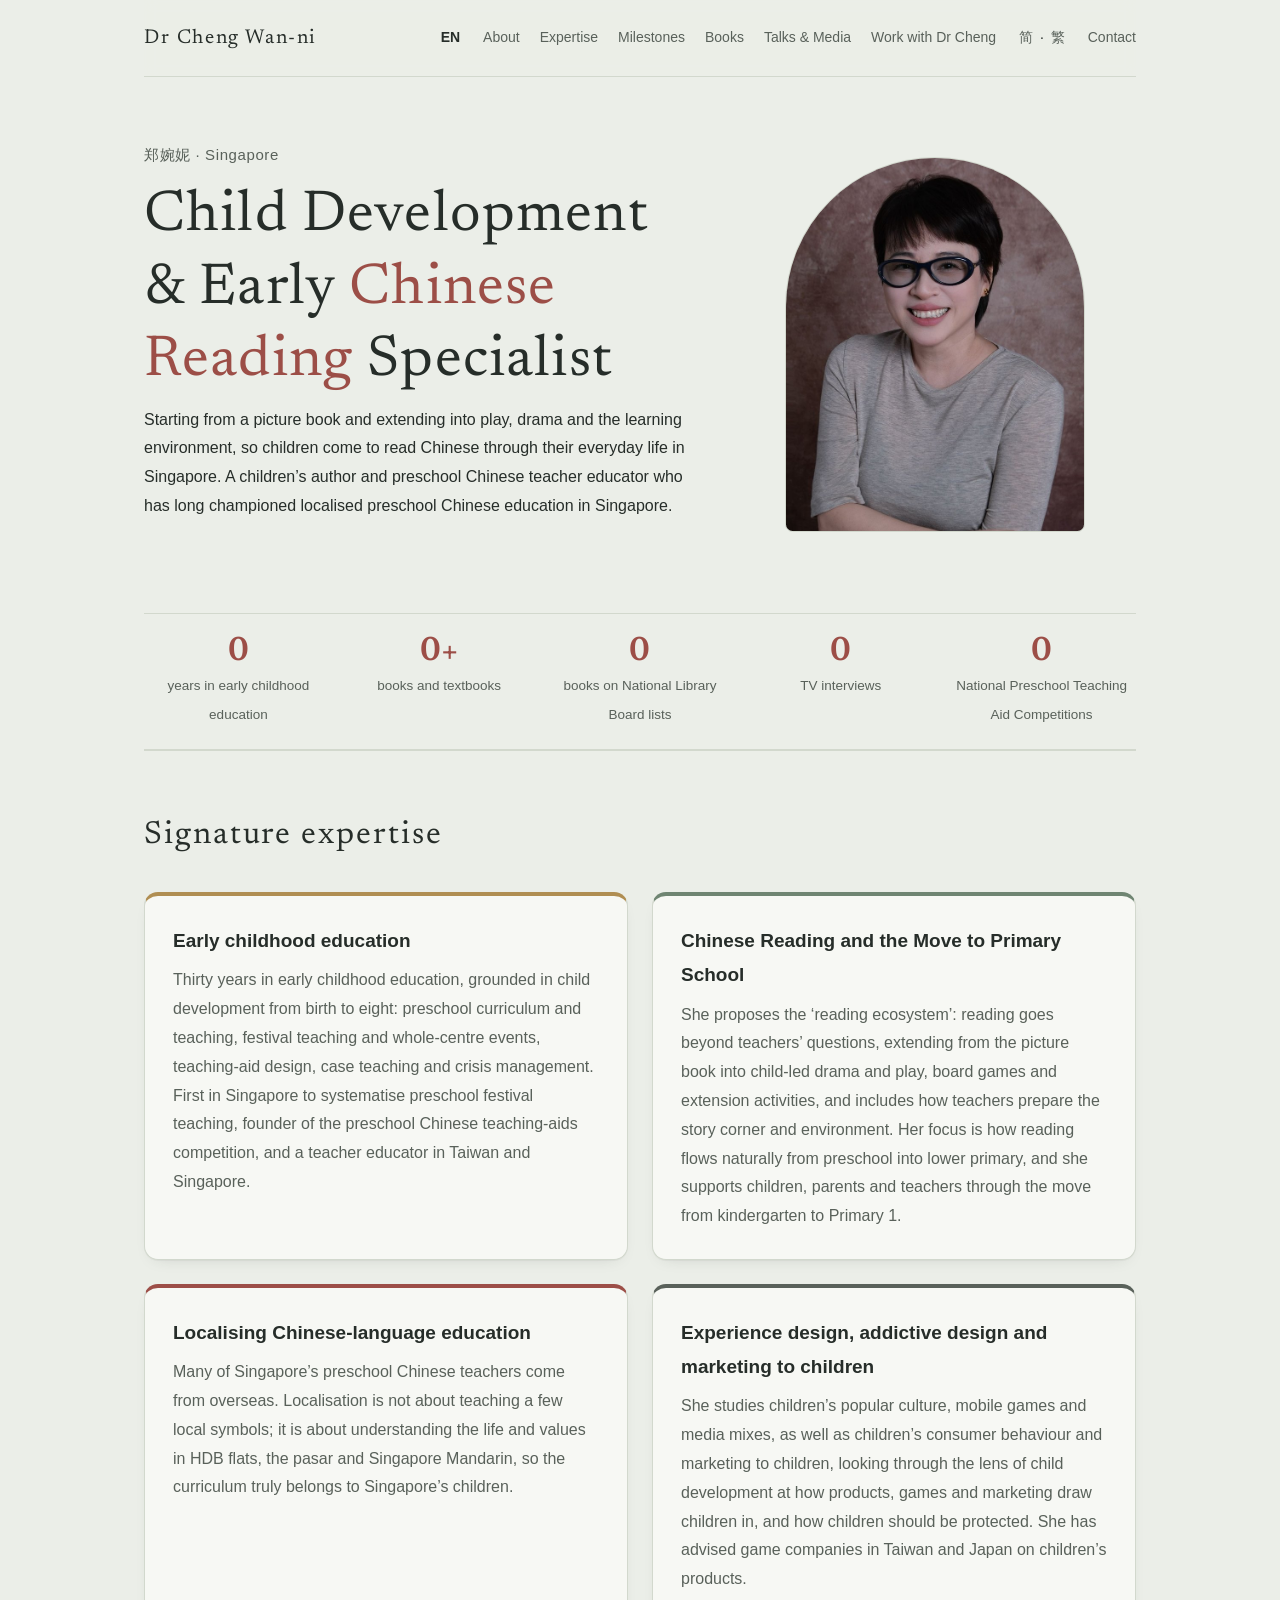
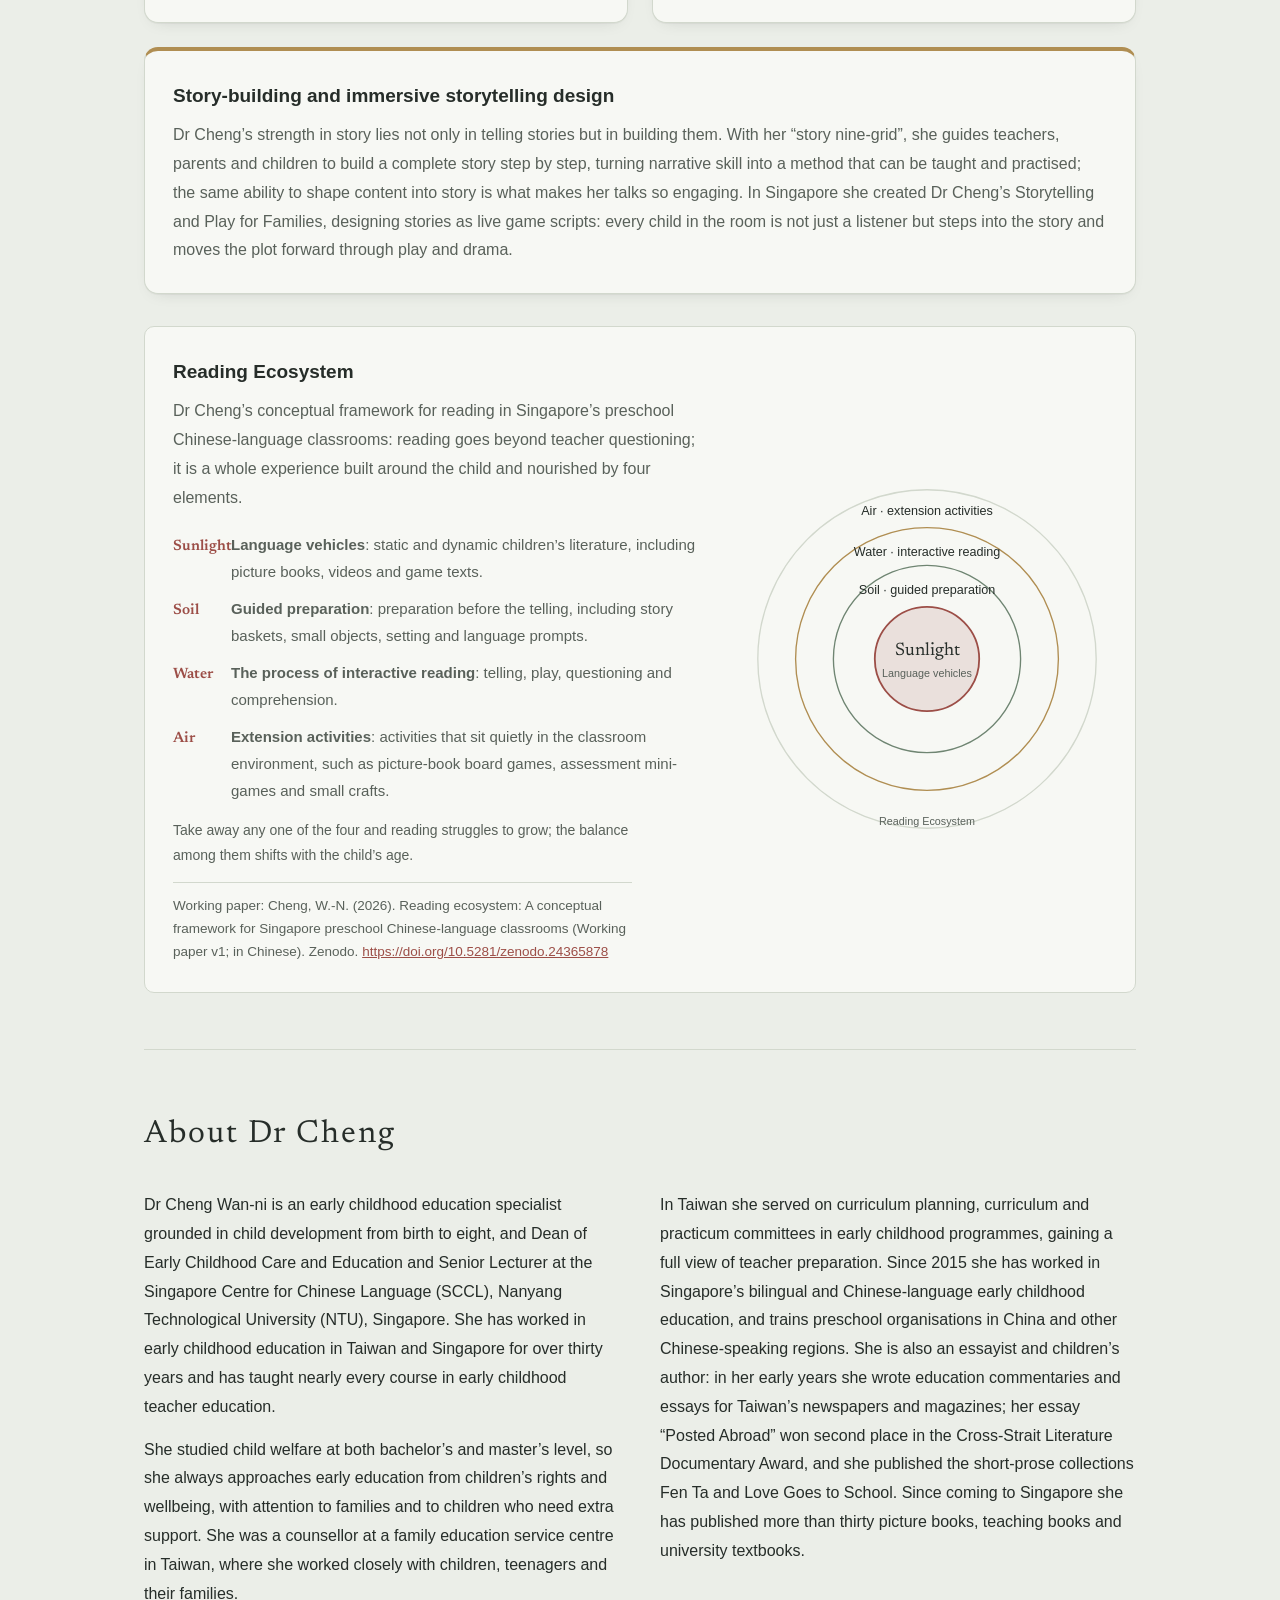
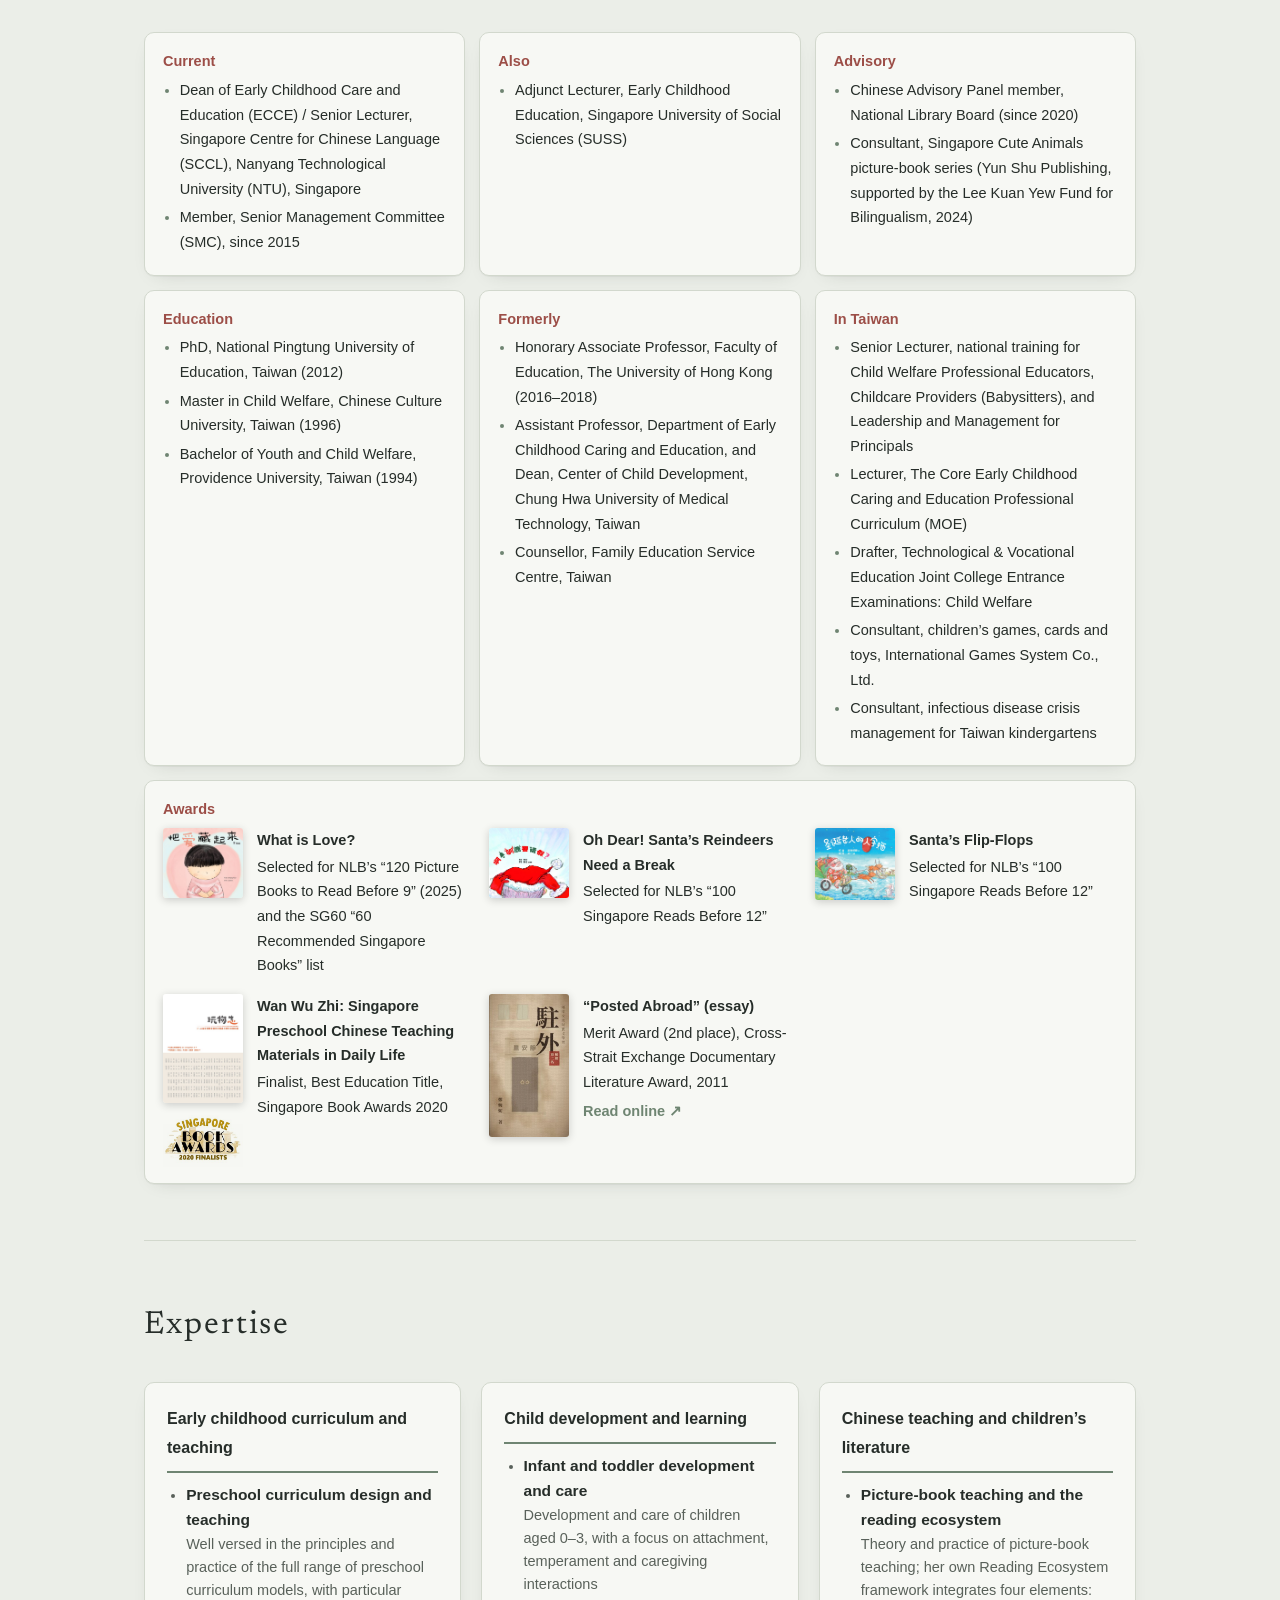
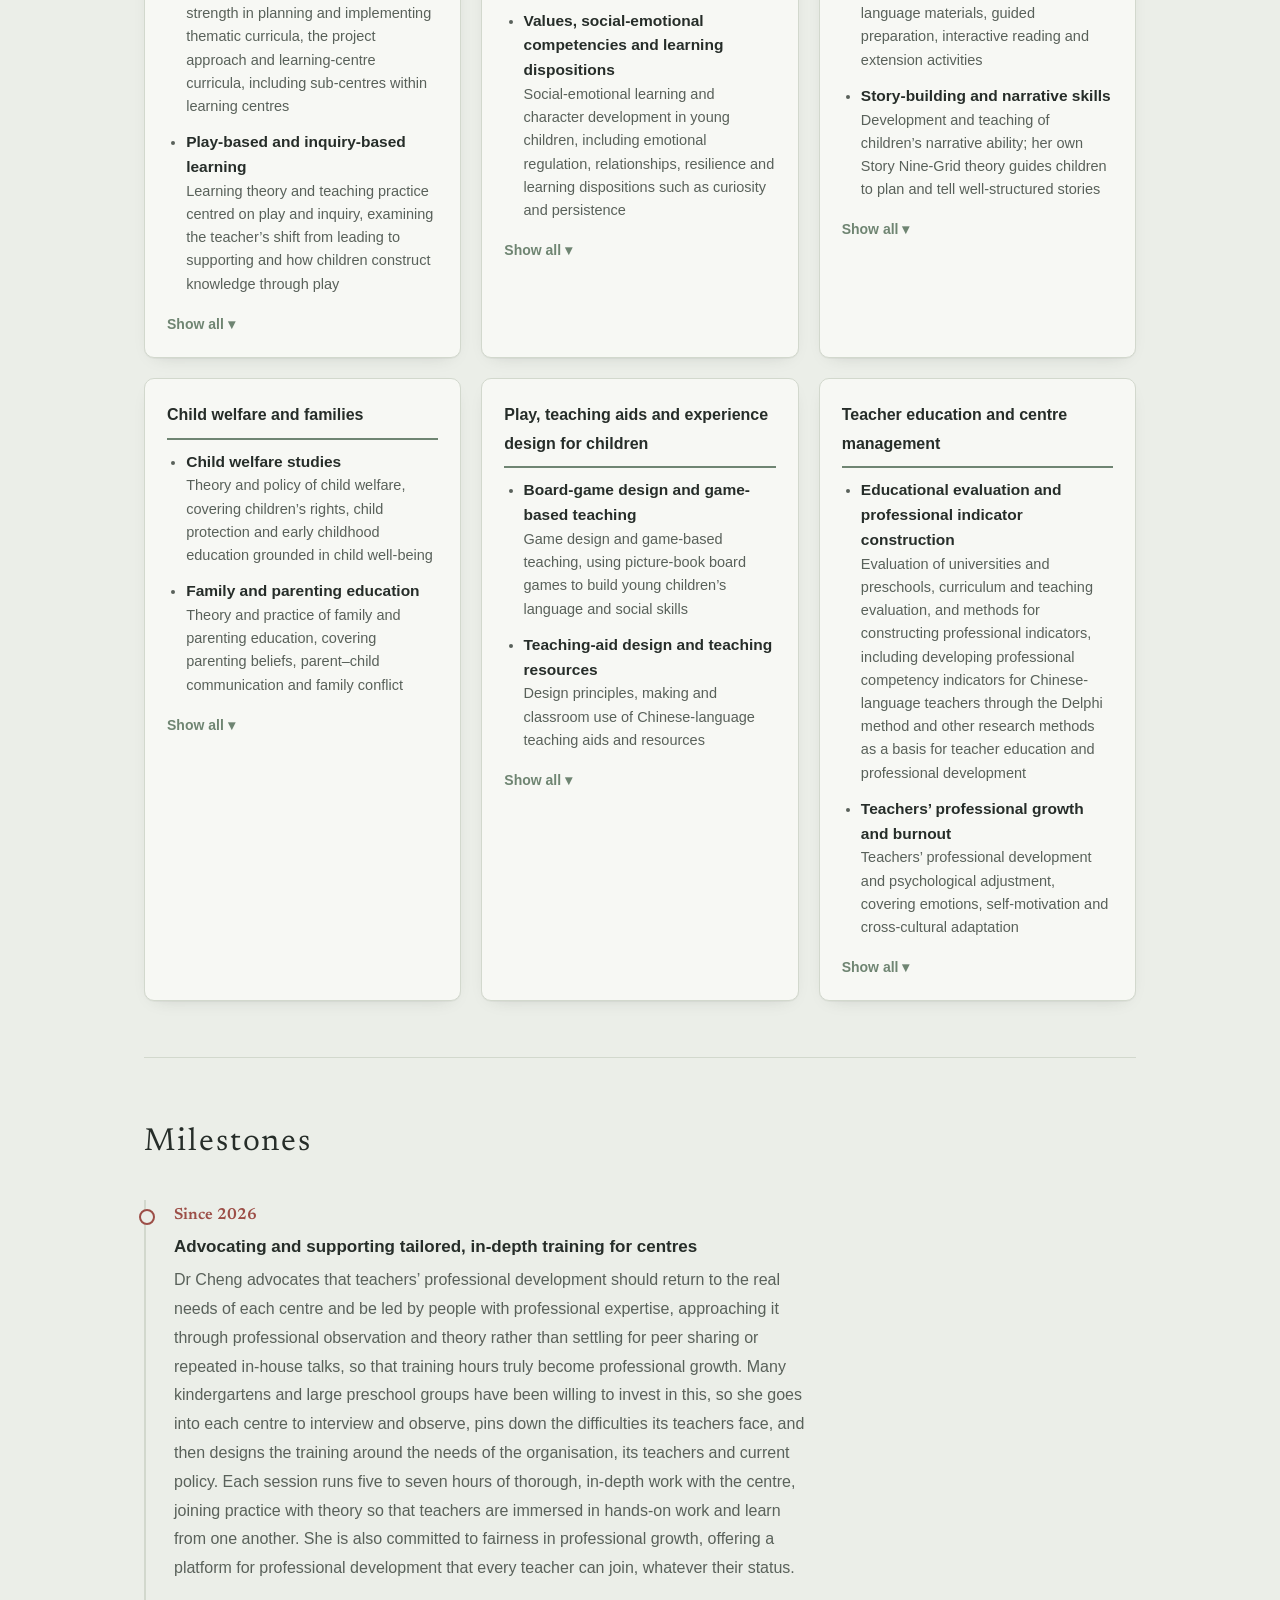
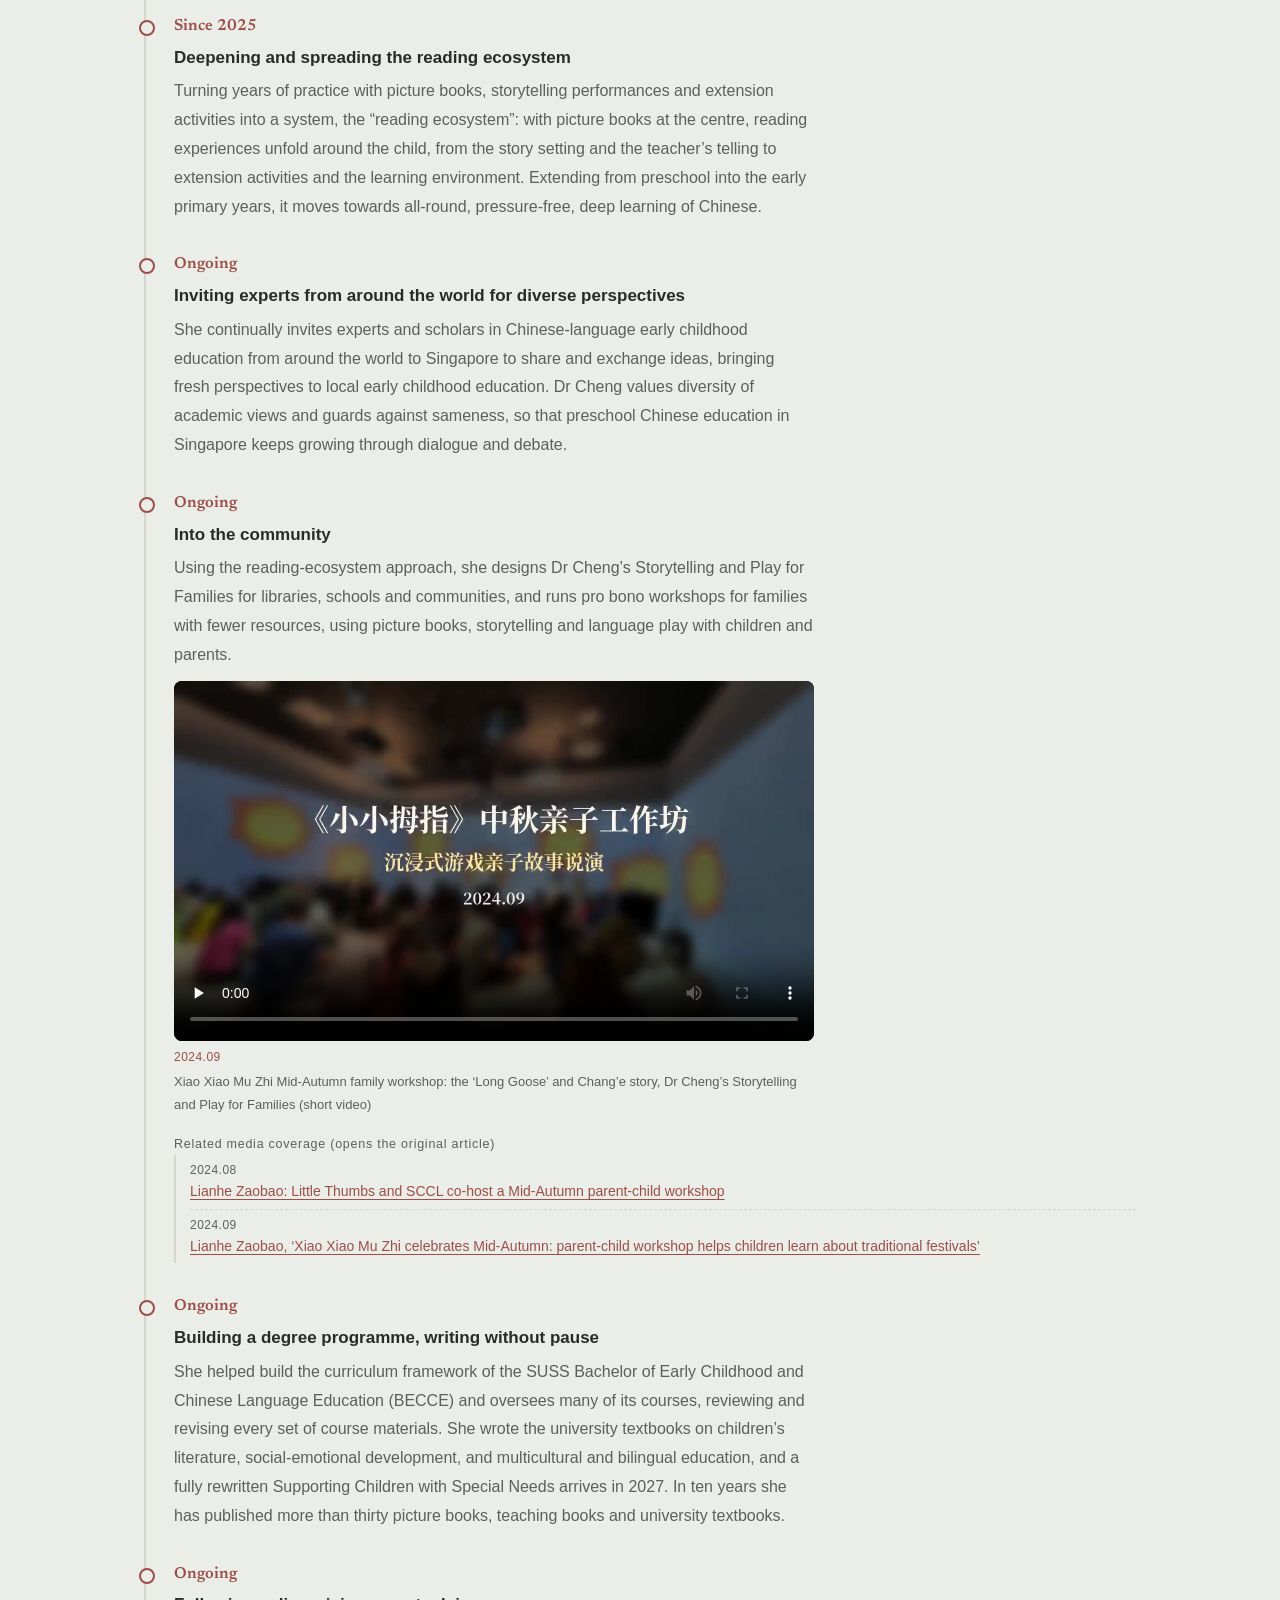
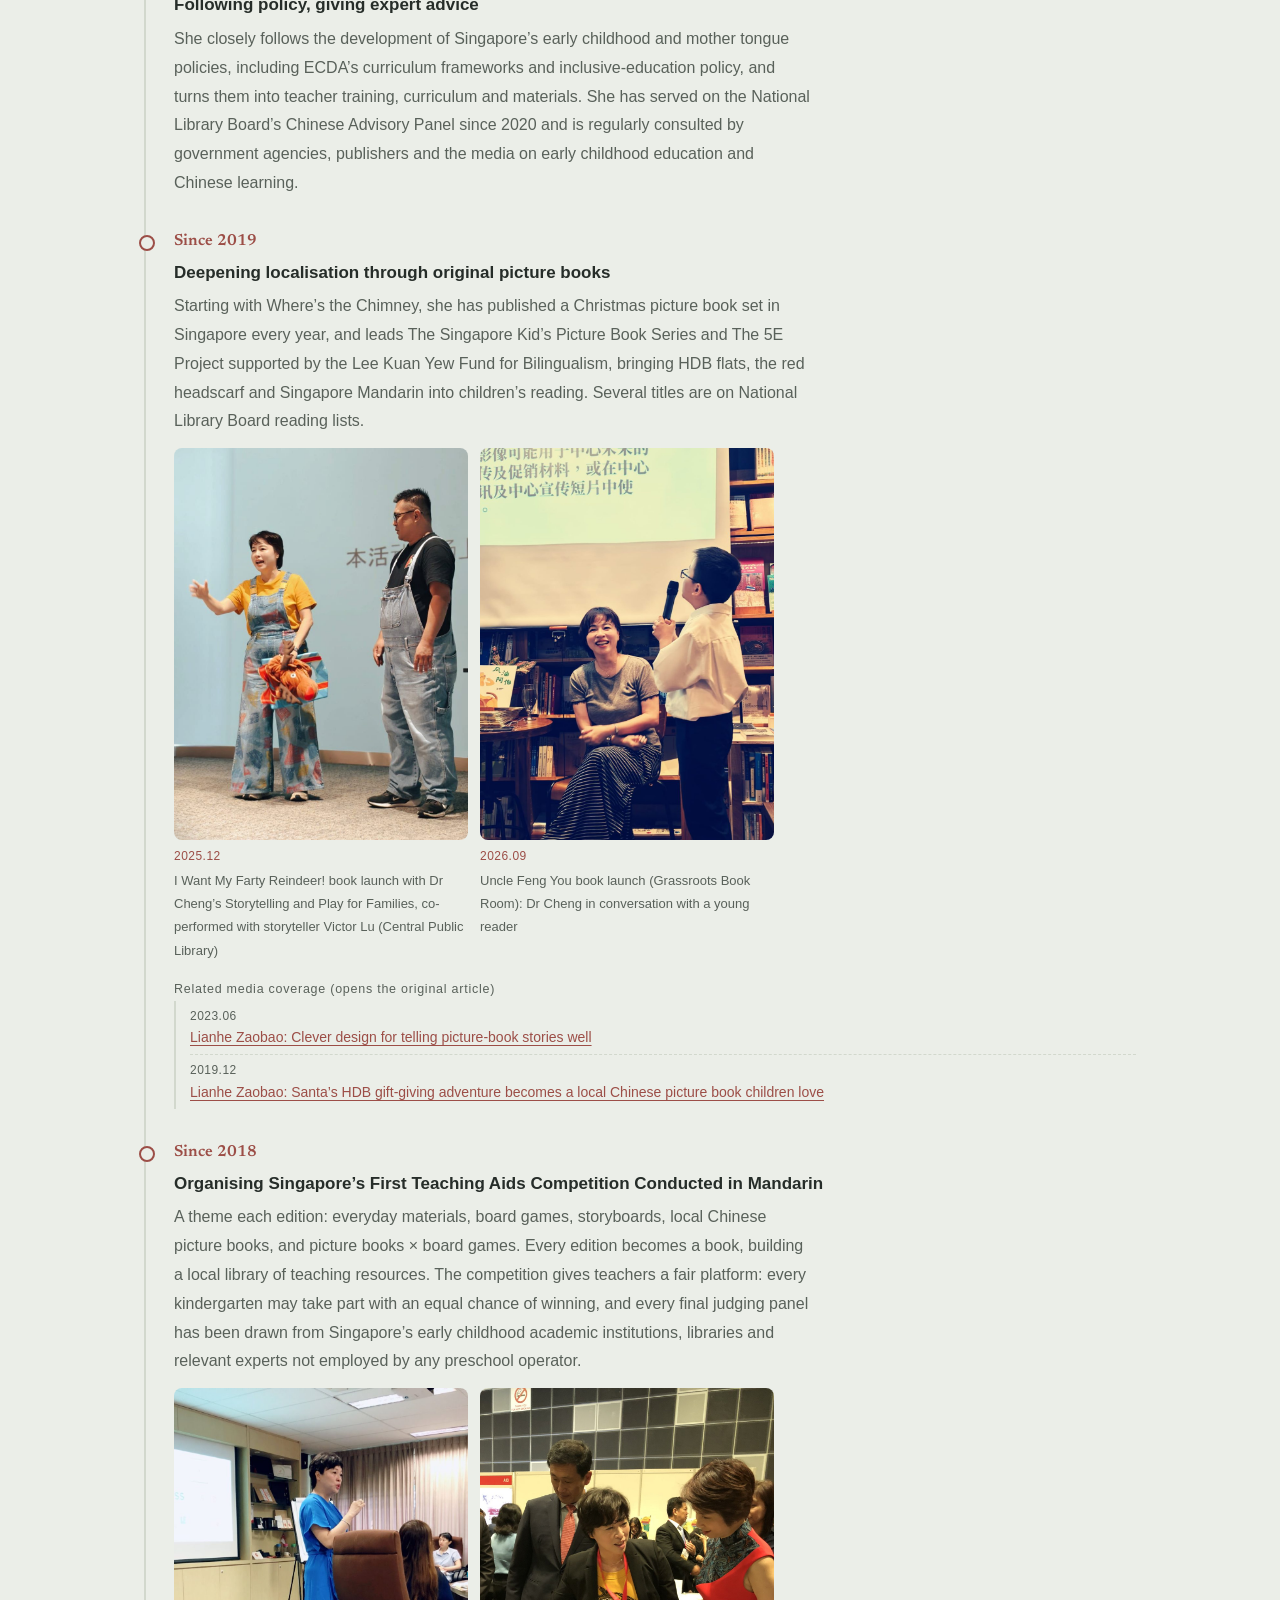
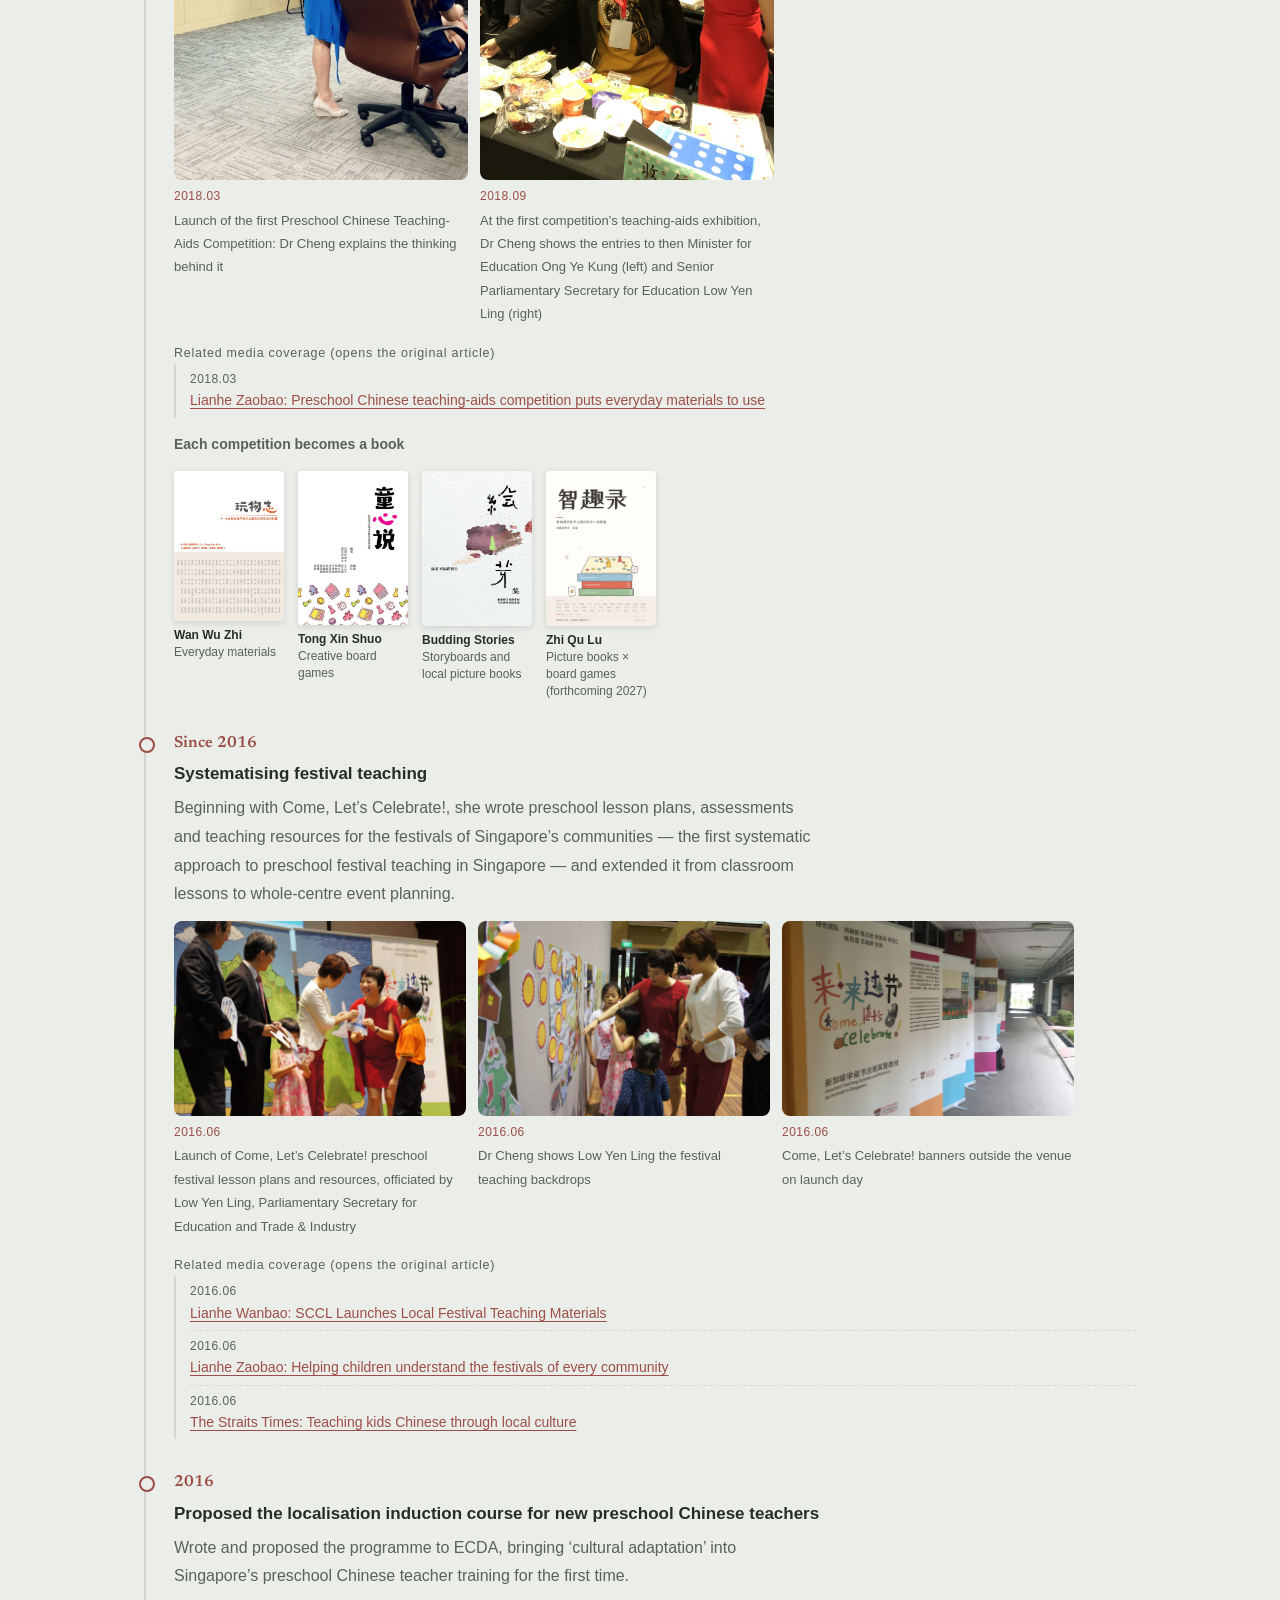
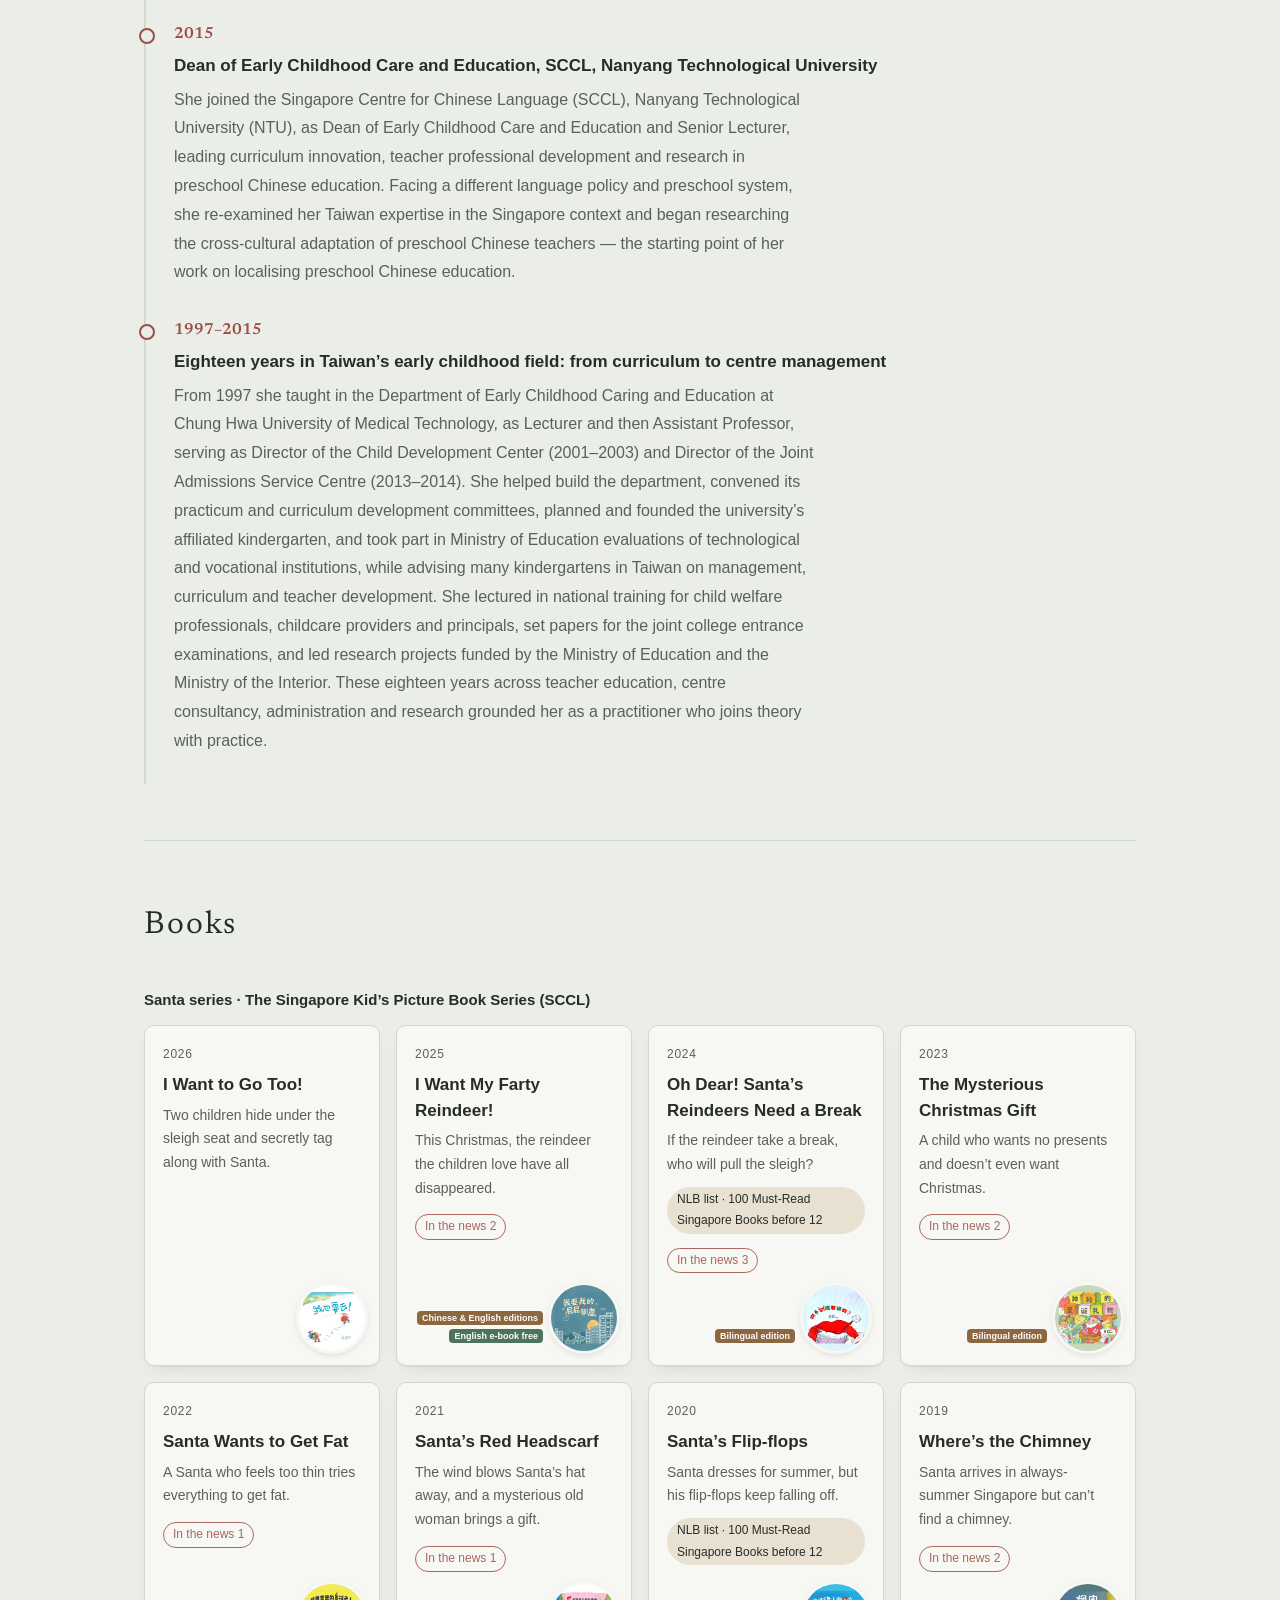
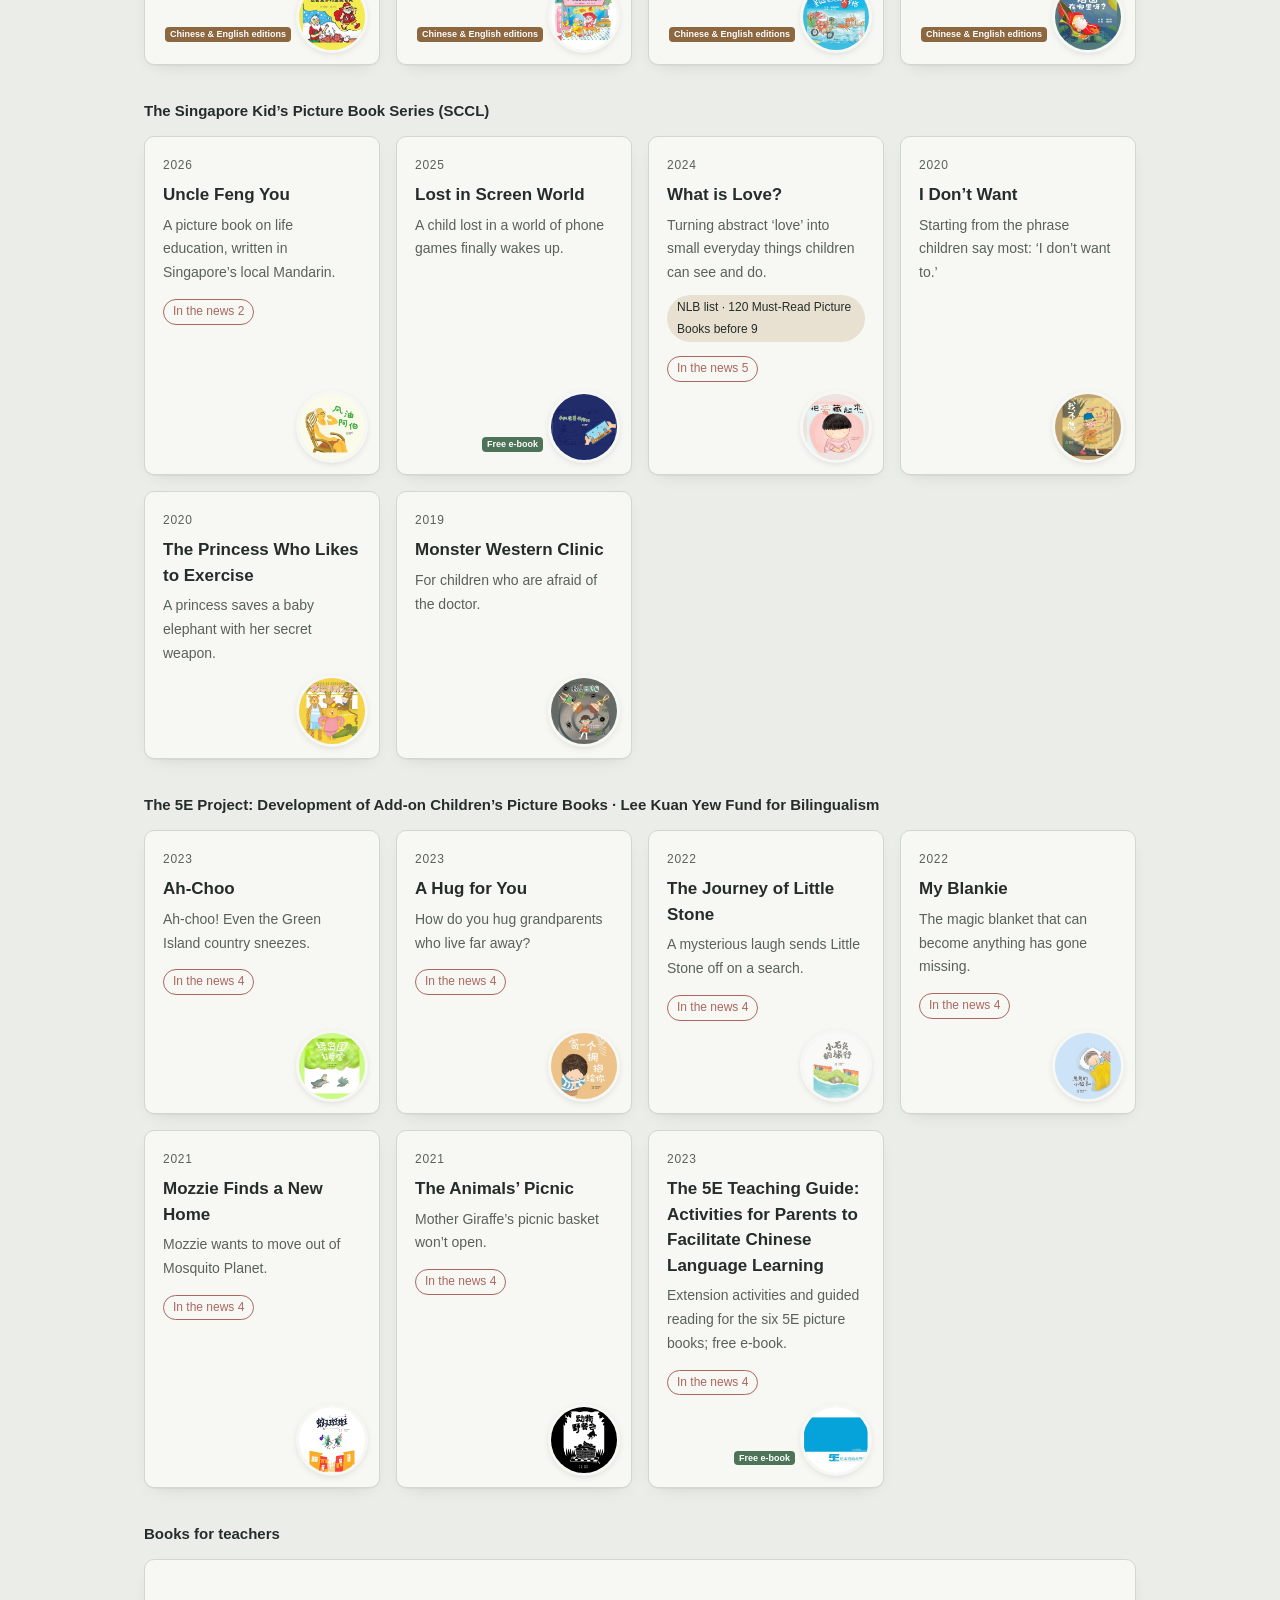
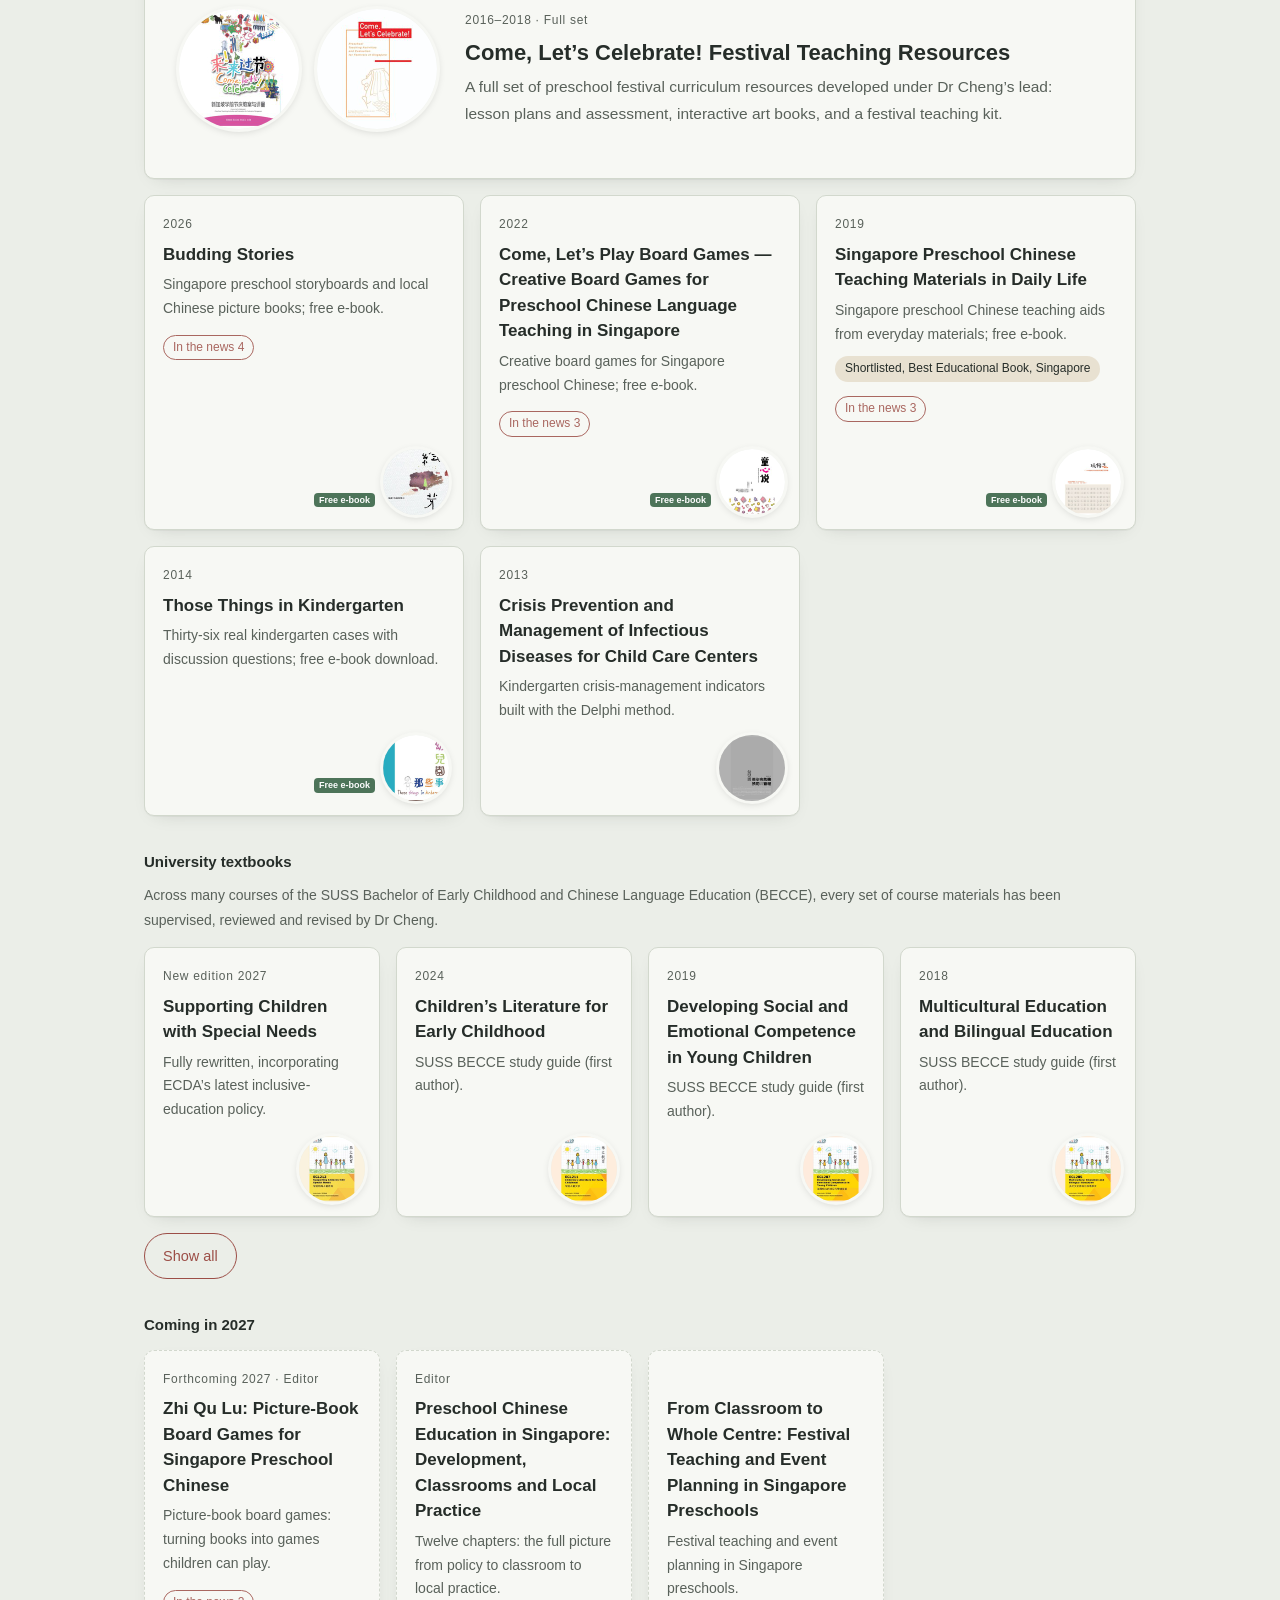
==== commit d73b893e: "Uncle Feng You: name the Singaporean Mandarin Database Co-Authored-By: Claude Opus 5.5 <noreply@anth" ====
--- a/en.html
+++ b/en.html
@@ -10,7 +10,7 @@
 <link rel="alternate" hreflang="zh-Hans" href="https://drchengwanni.com/"><link rel="alternate" hreflang="zh-Hant" href="https://drchengwanni.com/zh-hant"><link rel="alternate" hreflang="en" href="https://drchengwanni.com/en"><link rel="alternate" hreflang="x-default" href="https://drchengwanni.com/">
 <meta property="og:type" content="profile"><meta property="og:title" content="Dr Cheng Wan-ni 鄭婉妮 | Child Development & Early Chinese Reading Specialist, Singapore"><meta property="og:description" content="Dr Cheng Wan-ni (Cheng Wanni, 鄭婉妮 / 郑婉妮) is Dean of Early Childhood Care and Education and Senior Lecturer at the Singapore Centre for Chinese Language (SCCL), Nanyang Technological University (NTU), Singapore: an early childhood education and children’s literature specialist with 30 years’ experience and more than 30 picture books, teaching books and university texts, and creator of Dr Cheng’s Storytelling and Play for Families."><meta property="og:url" content="https://drchengwanni.com/en"><meta property="og:image" content="https://drchengwanni.com/img/portrait.jpg">
 <meta property="og:site_name" content="Dr Cheng Wan-ni 鄭婉妮博士"><meta property="og:locale" content="en_GB"><meta property="og:image:alt" content="Dr Cheng Wan-ni 鄭婉妮 | Child Development & Early Chinese Reading Specialist, Singapore"><meta name="twitter:card" content="summary_large_image"><meta name="twitter:title" content="Dr Cheng Wan-ni 鄭婉妮 | Child Development & Early Chinese Reading Specialist, Singapore"><meta name="twitter:description" content="Dr Cheng Wan-ni (Cheng Wanni, 鄭婉妮 / 郑婉妮) is Dean of Early Childhood Care and Education and Senior Lecturer at the Singapore Centre for Chinese Language (SCCL), Nanyang Technological University (NTU), Singapore: an early childhood education and children’s literature specialist with 30 years’ experience and more than 30 picture books, teaching books and university texts, and creator of Dr Cheng’s Storytelling and Play for Families."><meta name="twitter:image" content="https://drchengwanni.com/img/portrait.jpg">
-<script type="application/ld+json">{"@context": "https://schema.org", "@graph": [{"@type": "ProfilePage", "@id": "https://drchengwanni.com/en#profilepage", "url": "https://drchengwanni.com/en", "name": "Dr Cheng Wan-ni 鄭婉妮 | Child Development & Early Chinese Reading Specialist, Singapore", "description": "Dr Cheng Wan-ni (Cheng Wanni, 鄭婉妮 / 郑婉妮) is Dean of Early Childhood Care and Education and Senior Lecturer at the Singapore Centre for Chinese Language (SCCL), Nanyang Technological University (NTU), Singapore: an early childhood education and children’s literature specialist with 30 years’ experience and more than 30 picture books, teaching books and university texts, and creator of Dr Cheng’s Storytelling and Play for Families.", "inLanguage": "en", "mainEntity": {"@id": "https://drchengwanni.com/#person"}, "about": {"@id": "https://drchengwanni.com/#person"}, "isPartOf": {"@type": "WebSite", "@id": "https://drchengwanni.com/#website", "url": "https://drchengwanni.com/", "name": "Dr Cheng Wan-ni 鄭婉妮博士"}, "primaryImageOfPage": {"@type": "ImageObject", "url": "https://drchengwanni.com/img/portrait.jpg"}, "dateModified": "2026-11-23T21:17:31+08:00"}, {"@type": "Person", "name": "郑婉妮", "@id": "https://drchengwanni.com/#person", "alternateName": ["鄭婉妮", "鄭婉妮博士", "郑婉妮博士", "Dr Cheng Wan-ni", "Cheng Wan-ni", "Cheng Wanni", "Wanni Cheng", "Dr Cheng Wanni", "Wan-ni Cheng"], "image": "https://drchengwanni.com/img/portrait.jpg", "honorificPrefix": "Dr", "jobTitle": "Dean of Early Childhood Care and Education (ECCE) and Senior Lecturer", "worksFor": {"@type": "Organization", "name": "Singapore Centre for Chinese Language (SCCL) 新加坡华文教研中心", "parentOrganization": {"@type": "CollegeOrUniversity", "name": "Nanyang Technological University (NTU), Singapore 南洋理工大学"}}, "alumniOf": "National Pingtung University of Education", "url": "https://drchengwanni.com/", "knowsAbout": ["early childhood education", "children's literature", "Chinese reading", "picture books", "preschool Chinese language education", "board games for children", "storytelling", "narrative skills", "immersive story design", "沉浸式游戏亲子故事说演", "Dr Cheng's Storytelling and Play for Families"], "sameAs": ["https://orcid.org/0009-0001-5829-668X", "https://sccl.sg/en/about/staff/125-dean/182-dr-cheng-wan-ni", "https://www.sccl.sg/zh/about/staff-cn/126-dean/272-dr-cheng-wan-ni", "https://afcc.com.sg/2019/lightbox-speaker/cheng-wan-ni.html"], "identifier": {"@type": "PropertyValue", "propertyID": "ORCID", "value": "0009-0001-5829-668X"}, "affiliation": [{"@type": "Organization", "name": "Singapore University of Social Sciences (SUSS)", "description": "Adjunct Lecturer 兼任讲师"}], "description": "Dr Cheng Wan-ni (Cheng Wanni, 鄭婉妮 / 郑婉妮) is Dean of Early Childhood Care and Education and Senior Lecturer at the Singapore Centre for Chinese Language (SCCL), Nanyang Technological University (NTU), Singapore: an early childhood education and children’s literature specialist with 30 years’ experience and more than 30 picture books, teaching books and university texts, and creator of Dr Cheng’s Storytelling and Play for Families."}, {"@type": "Book", "name": "烟囱在哪里呀？", "alternateName": "Where's the Chimney?", "author": {"@id": "https://drchengwanni.com/#person"}}, {"@type": "Book", "name": "圣诞老人的人字拖", "alternateName": "Santa's Flip-Flops", "author": {"@id": "https://drchengwanni.com/#person"}}, {"@type": "Book", "name": "圣诞老人的红头巾", "alternateName": "Santa's Red Headscarf", "author": {"@id": "https://drchengwanni.com/#person"}}, {"@type": "Book", "name": "想要变胖的圣诞老人", "alternateName": "Santa Wants to Get Fat", "author": {"@id": "https://drchengwanni.com/#person"}}, {"@type": "Book", "name": "神秘的圣诞礼物", "alternateName": "The Mysterious Christmas Gift", "author": {"@id": "https://drchengwanni.com/#person"}}, {"@type": "Book", "name": "啊！驯鹿要请假？", "alternateName": "Oh Dear! Santa's Reindeers Need a Break", "author": {"@id": "https://drchengwanni.com/#person"}}, {"@type": "Book", "name": "我要我的屁屁驯鹿！", "alternateName": "I Want My Farty Reindeer!", "author": {"@id": "https://drchengwanni.com/#person"}}, {"@type": "Book", "name": "我也要去！", "alternateName": "I Want to Go Too!", "author": {"@id": "https://drchengwanni.com/#person"}}, {"@type": "Book", "name": "风油阿伯", "alternateName": "Uncle Feng You", "author": {"@id": "https://drchengwanni.com/#person"}}, {"@type": "Book", "name": "把爱藏起来", "alternateName": "What is Love?", "author": {"@id": "https://drchengwanni.com/#person"}}, {"@type": "Book", "name": "手机世界历险记", "alternateName": "Lost in Screen World", "author": {"@id": "https://drchengwanni.com/#person"}}, {"@type": "Book", "name": "我不想", "author": {"@id": "https://drchengwanni.com/#person"}}, {"@type": "Book", "name": "怪兽西药房", "author": {"@id": "https://drchengwanni.com/#person"}}, {"@type": "Book", "name": "爱运动的公主", "alternateName": "The Princess Who Likes to Exercise", "author": {"@id": "https://drchengwanni.com/#person"}}, {"@type": "Book", "name": "绿岛国打喷嚏", "alternateName": "Ah-Choo!", "author": {"@id": "https://drchengwanni.com/#person"}}, {"@type": "Book", "name": "蚊子斑斑", "alternateName": "Mozzie Finds a New Home", "author": {"@id": "https://drchengwanni.com/#person"}}, {"@type": "Book", "name": "动物野餐会", "alternateName": "The Animals' Picnic", "author": {"@id": "https://drchengwanni.com/#person"}}, {"@type": "Book", "name": "小石头的旅行", "author": {"@id": "https://drchengwanni.com/#person"}}, {"@type": "Book", "name": "寄一个拥抱给你", "alternateName": "A Hug for You!", "author": {"@id": "https://drchengwanni.com/#person"}}, {"@type": "Book", "name": "弟弟的小被子", "alternateName": "My Blankie", "author": {"@id": "https://drchengwanni.com/#person"}}, {"@type": "Book", "name": "5E绘本活动导读", "alternateName": "The 5E Teaching Guide: Activities for Teachers and Parents to Facilitate Chinese Language Learning", "author": {"@id": "https://drchengwanni.com/#person"}}, {"@type": "Book", "name": "来！来过节节庆教材开发", "alternateName": "Come, Let's Celebrate! Festival Teaching Resources", "author": {"@id": "https://drchengwanni.com/#person"}}, {"@type": "Book", "name": "来！来过节英文版", "alternateName": "Come, Let's Celebrate! Preschool Teaching Activities and Evaluation for Festivals of Singapore", "author": {"@id": "https://drchengwanni.com/#person"}}, {"@type": "Book", "name": "玩物志", "author": {"@id": "https://drchengwanni.com/#person"}}, {"@type": "Book", "name": "童心说", "author": {"@id": "https://drchengwanni.com/#person"}}, {"@type": "Book", "name": "绘芽集", "author": {"@id": "https://drchengwanni.com/#person"}}, {"@type": "Book", "name": "幼儿园那些事", "alternateName": "Those Things in Kindergarten", "author": {"@id": "https://drchengwanni.com/#person"}}, {"@type": "Book", "name": "幼儿园传染病危机预防与管理", "alternateName": "Crisis Prevention and Management of Infectious Diseases for Child Care Centers", "author": {"@id": "https://drchengwanni.com/#person"}}, {"@type": "Book", "name": "学前儿童文学", "alternateName": "Children's Literature for Early Childhood", "author": {"@id": "https://drchengwanni.com/#person"}}, {"@type": "Book", "name": "发展幼儿的社交情绪与技能", "alternateName": "Developing Social and Emotional Competence in Young Children", "author": {"@id": "https://drchengwanni.com/#person"}}, {"@type": "Book", "name": "多元文化教育与双语教育", "alternateName": "Multicultural Education and Bilingual Education", "author": {"@id": "https://drchengwanni.com/#person"}}, {"@type": "Book", "name": "学前特殊儿童教育", "alternateName": "Supporting Children with Special Needs", "author": {"@id": "https://drchengwanni.com/#person"}}, {"@type": "Book", "name": "幼儿阶段的戏剧与华语文教学", "alternateName": "Early Childhood Creative Drama and Chinese Language Education", "author": {"@id": "https://drchengwanni.com/#person"}}, {"@type": "Book", "name": "学前资讯科技和华文教学的整合", "alternateName": "Integrating ICT in Teaching and Learning Chinese in Early Childhood Education", "author": {"@id": "https://drchengwanni.com/#person"}}, {"@type": "Book", "name": "儿童发展评量", "alternateName": "Assessment and Intervention", "author": {"@id": "https://drchengwanni.com/#person"}}, {"@type": "Book", "name": "学前教育科研方法", "alternateName": "Research Methods for Early Childhood Education", "author": {"@id": "https://drchengwanni.com/#person"}}, {"@type": "Book", "name": "新加坡学前华文教育：发展、现场与在地实践", "author": {"@id": "https://drchengwanni.com/#person"}}, {"@type": "Book", "name": "从课室到全园：新加坡幼儿园的节庆教学与活动企划", "author": {"@id": "https://drchengwanni.com/#person"}}, {"@type": "Book", "name": "智趣录：新加坡学前华文教具绘本桌游篇", "author": {"@id": "https://drchengwanni.com/#person"}}, {"@type": "ScholarlyArticle", "name": "阅读生态系：新加坡学前华语文教室的概念架构（工作论文 v1）", "alternateName": "Reading ecosystem: A conceptual framework for Singapore preschool Chinese-language classrooms", "datePublished": "2026", "publisher": {"@type": "Organization", "name": "Zenodo"}, "identifier": "https://doi.org/10.5281/zenodo.24365878", "url": "https://doi.org/10.5281/zenodo.24365878", "author": {"@id": "https://drchengwanni.com/#person"}}]}</script>
+<script type="application/ld+json">{"@context": "https://schema.org", "@graph": [{"@type": "ProfilePage", "@id": "https://drchengwanni.com/en#profilepage", "url": "https://drchengwanni.com/en", "name": "Dr Cheng Wan-ni 鄭婉妮 | Child Development & Early Chinese Reading Specialist, Singapore", "description": "Dr Cheng Wan-ni (Cheng Wanni, 鄭婉妮 / 郑婉妮) is Dean of Early Childhood Care and Education and Senior Lecturer at the Singapore Centre for Chinese Language (SCCL), Nanyang Technological University (NTU), Singapore: an early childhood education and children’s literature specialist with 30 years’ experience and more than 30 picture books, teaching books and university texts, and creator of Dr Cheng’s Storytelling and Play for Families.", "inLanguage": "en", "mainEntity": {"@id": "https://drchengwanni.com/#person"}, "about": {"@id": "https://drchengwanni.com/#person"}, "isPartOf": {"@type": "WebSite", "@id": "https://drchengwanni.com/#website", "url": "https://drchengwanni.com/", "name": "Dr Cheng Wan-ni 鄭婉妮博士"}, "primaryImageOfPage": {"@type": "ImageObject", "url": "https://drchengwanni.com/img/portrait.jpg"}, "dateModified": "2026-11-23T21:19:29+08:00"}, {"@type": "Person", "name": "郑婉妮", "@id": "https://drchengwanni.com/#person", "alternateName": ["鄭婉妮", "鄭婉妮博士", "郑婉妮博士", "Dr Cheng Wan-ni", "Cheng Wan-ni", "Cheng Wanni", "Wanni Cheng", "Dr Cheng Wanni", "Wan-ni Cheng"], "image": "https://drchengwanni.com/img/portrait.jpg", "honorificPrefix": "Dr", "jobTitle": "Dean of Early Childhood Care and Education (ECCE) and Senior Lecturer", "worksFor": {"@type": "Organization", "name": "Singapore Centre for Chinese Language (SCCL) 新加坡华文教研中心", "parentOrganization": {"@type": "CollegeOrUniversity", "name": "Nanyang Technological University (NTU), Singapore 南洋理工大学"}}, "alumniOf": "National Pingtung University of Education", "url": "https://drchengwanni.com/", "knowsAbout": ["early childhood education", "children's literature", "Chinese reading", "picture books", "preschool Chinese language education", "board games for children", "storytelling", "narrative skills", "immersive story design", "沉浸式游戏亲子故事说演", "Dr Cheng's Storytelling and Play for Families"], "sameAs": ["https://orcid.org/0009-0001-5829-668X", "https://sccl.sg/en/about/staff/125-dean/182-dr-cheng-wan-ni", "https://www.sccl.sg/zh/about/staff-cn/126-dean/272-dr-cheng-wan-ni", "https://afcc.com.sg/2019/lightbox-speaker/cheng-wan-ni.html"], "identifier": {"@type": "PropertyValue", "propertyID": "ORCID", "value": "0009-0001-5829-668X"}, "affiliation": [{"@type": "Organization", "name": "Singapore University of Social Sciences (SUSS)", "description": "Adjunct Lecturer 兼任讲师"}], "description": "Dr Cheng Wan-ni (Cheng Wanni, 鄭婉妮 / 郑婉妮) is Dean of Early Childhood Care and Education and Senior Lecturer at the Singapore Centre for Chinese Language (SCCL), Nanyang Technological University (NTU), Singapore: an early childhood education and children’s literature specialist with 30 years’ experience and more than 30 picture books, teaching books and university texts, and creator of Dr Cheng’s Storytelling and Play for Families."}, {"@type": "Book", "name": "烟囱在哪里呀？", "alternateName": "Where's the Chimney?", "author": {"@id": "https://drchengwanni.com/#person"}}, {"@type": "Book", "name": "圣诞老人的人字拖", "alternateName": "Santa's Flip-Flops", "author": {"@id": "https://drchengwanni.com/#person"}}, {"@type": "Book", "name": "圣诞老人的红头巾", "alternateName": "Santa's Red Headscarf", "author": {"@id": "https://drchengwanni.com/#person"}}, {"@type": "Book", "name": "想要变胖的圣诞老人", "alternateName": "Santa Wants to Get Fat", "author": {"@id": "https://drchengwanni.com/#person"}}, {"@type": "Book", "name": "神秘的圣诞礼物", "alternateName": "The Mysterious Christmas Gift", "author": {"@id": "https://drchengwanni.com/#person"}}, {"@type": "Book", "name": "啊！驯鹿要请假？", "alternateName": "Oh Dear! Santa's Reindeers Need a Break", "author": {"@id": "https://drchengwanni.com/#person"}}, {"@type": "Book", "name": "我要我的屁屁驯鹿！", "alternateName": "I Want My Farty Reindeer!", "author": {"@id": "https://drchengwanni.com/#person"}}, {"@type": "Book", "name": "我也要去！", "alternateName": "I Want to Go Too!", "author": {"@id": "https://drchengwanni.com/#person"}}, {"@type": "Book", "name": "风油阿伯", "alternateName": "Uncle Feng You", "author": {"@id": "https://drchengwanni.com/#person"}}, {"@type": "Book", "name": "把爱藏起来", "alternateName": "What is Love?", "author": {"@id": "https://drchengwanni.com/#person"}}, {"@type": "Book", "name": "手机世界历险记", "alternateName": "Lost in Screen World", "author": {"@id": "https://drchengwanni.com/#person"}}, {"@type": "Book", "name": "我不想", "author": {"@id": "https://drchengwanni.com/#person"}}, {"@type": "Book", "name": "怪兽西药房", "author": {"@id": "https://drchengwanni.com/#person"}}, {"@type": "Book", "name": "爱运动的公主", "alternateName": "The Princess Who Likes to Exercise", "author": {"@id": "https://drchengwanni.com/#person"}}, {"@type": "Book", "name": "绿岛国打喷嚏", "alternateName": "Ah-Choo!", "author": {"@id": "https://drchengwanni.com/#person"}}, {"@type": "Book", "name": "蚊子斑斑", "alternateName": "Mozzie Finds a New Home", "author": {"@id": "https://drchengwanni.com/#person"}}, {"@type": "Book", "name": "动物野餐会", "alternateName": "The Animals' Picnic", "author": {"@id": "https://drchengwanni.com/#person"}}, {"@type": "Book", "name": "小石头的旅行", "author": {"@id": "https://drchengwanni.com/#person"}}, {"@type": "Book", "name": "寄一个拥抱给你", "alternateName": "A Hug for You!", "author": {"@id": "https://drchengwanni.com/#person"}}, {"@type": "Book", "name": "弟弟的小被子", "alternateName": "My Blankie", "author": {"@id": "https://drchengwanni.com/#person"}}, {"@type": "Book", "name": "5E绘本活动导读", "alternateName": "The 5E Teaching Guide: Activities for Teachers and Parents to Facilitate Chinese Language Learning", "author": {"@id": "https://drchengwanni.com/#person"}}, {"@type": "Book", "name": "来！来过节节庆教材开发", "alternateName": "Come, Let's Celebrate! Festival Teaching Resources", "author": {"@id": "https://drchengwanni.com/#person"}}, {"@type": "Book", "name": "来！来过节英文版", "alternateName": "Come, Let's Celebrate! Preschool Teaching Activities and Evaluation for Festivals of Singapore", "author": {"@id": "https://drchengwanni.com/#person"}}, {"@type": "Book", "name": "玩物志", "author": {"@id": "https://drchengwanni.com/#person"}}, {"@type": "Book", "name": "童心说", "author": {"@id": "https://drchengwanni.com/#person"}}, {"@type": "Book", "name": "绘芽集", "author": {"@id": "https://drchengwanni.com/#person"}}, {"@type": "Book", "name": "幼儿园那些事", "alternateName": "Those Things in Kindergarten", "author": {"@id": "https://drchengwanni.com/#person"}}, {"@type": "Book", "name": "幼儿园传染病危机预防与管理", "alternateName": "Crisis Prevention and Management of Infectious Diseases for Child Care Centers", "author": {"@id": "https://drchengwanni.com/#person"}}, {"@type": "Book", "name": "学前儿童文学", "alternateName": "Children's Literature for Early Childhood", "author": {"@id": "https://drchengwanni.com/#person"}}, {"@type": "Book", "name": "发展幼儿的社交情绪与技能", "alternateName": "Developing Social and Emotional Competence in Young Children", "author": {"@id": "https://drchengwanni.com/#person"}}, {"@type": "Book", "name": "多元文化教育与双语教育", "alternateName": "Multicultural Education and Bilingual Education", "author": {"@id": "https://drchengwanni.com/#person"}}, {"@type": "Book", "name": "学前特殊儿童教育", "alternateName": "Supporting Children with Special Needs", "author": {"@id": "https://drchengwanni.com/#person"}}, {"@type": "Book", "name": "幼儿阶段的戏剧与华语文教学", "alternateName": "Early Childhood Creative Drama and Chinese Language Education", "author": {"@id": "https://drchengwanni.com/#person"}}, {"@type": "Book", "name": "学前资讯科技和华文教学的整合", "alternateName": "Integrating ICT in Teaching and Learning Chinese in Early Childhood Education", "author": {"@id": "https://drchengwanni.com/#person"}}, {"@type": "Book", "name": "儿童发展评量", "alternateName": "Assessment and Intervention", "author": {"@id": "https://drchengwanni.com/#person"}}, {"@type": "Book", "name": "学前教育科研方法", "alternateName": "Research Methods for Early Childhood Education", "author": {"@id": "https://drchengwanni.com/#person"}}, {"@type": "Book", "name": "新加坡学前华文教育：发展、现场与在地实践", "author": {"@id": "https://drchengwanni.com/#person"}}, {"@type": "Book", "name": "从课室到全园：新加坡幼儿园的节庆教学与活动企划", "author": {"@id": "https://drchengwanni.com/#person"}}, {"@type": "Book", "name": "智趣录：新加坡学前华文教具绘本桌游篇", "author": {"@id": "https://drchengwanni.com/#person"}}, {"@type": "ScholarlyArticle", "name": "阅读生态系：新加坡学前华语文教室的概念架构（工作论文 v1）", "alternateName": "Reading ecosystem: A conceptual framework for Singapore preschool Chinese-language classrooms", "datePublished": "2026", "publisher": {"@type": "Organization", "name": "Zenodo"}, "identifier": "https://doi.org/10.5281/zenodo.24365878", "url": "https://doi.org/10.5281/zenodo.24365878", "author": {"@id": "https://drchengwanni.com/#person"}}]}</script>
 <meta name="msvalidate.01" content="65DCB80CF857319ACE1B2F95756CDE15" />
 <link rel="stylesheet" href="fonts/fonts.css">
 <style>
@@ -1464,7 +1464,7 @@
    ]
   ],
   "intro": [
-   "A rare picture book on life education written in Singapore’s local Mandarin. Drawing on a local Mandarin lexical database, the author weaves everyday Singapore words such as “pasar” (market), “uncle and auntie” and “kopi-o” into the story, so that beyond telling a local tale, the book becomes children’s first step into Singapore Mandarin.",
+   "A rare picture book on life education written in Singapore’s local Mandarin. Drawing on the Promote Mandarin Council’s Singaporean Mandarin Database, the author weaves everyday Singapore words such as “pasar” (market), “uncle and auntie” and “kopi-o” into the story, so that beyond telling a local tale, the book becomes children’s first step into Singapore Mandarin.",
    "Set in an HDB neighbourhood, the story follows the friendship across generations between a young boy and the elderly man next door. When the old man passes away, the boy moves from confusion and unease to gradually understanding and accepting death. The scent of feng you (medicated oil) links memory and longing, letting farewell live on in another form."
   ],
   "cover": "img/fengyou-cover.jpg",
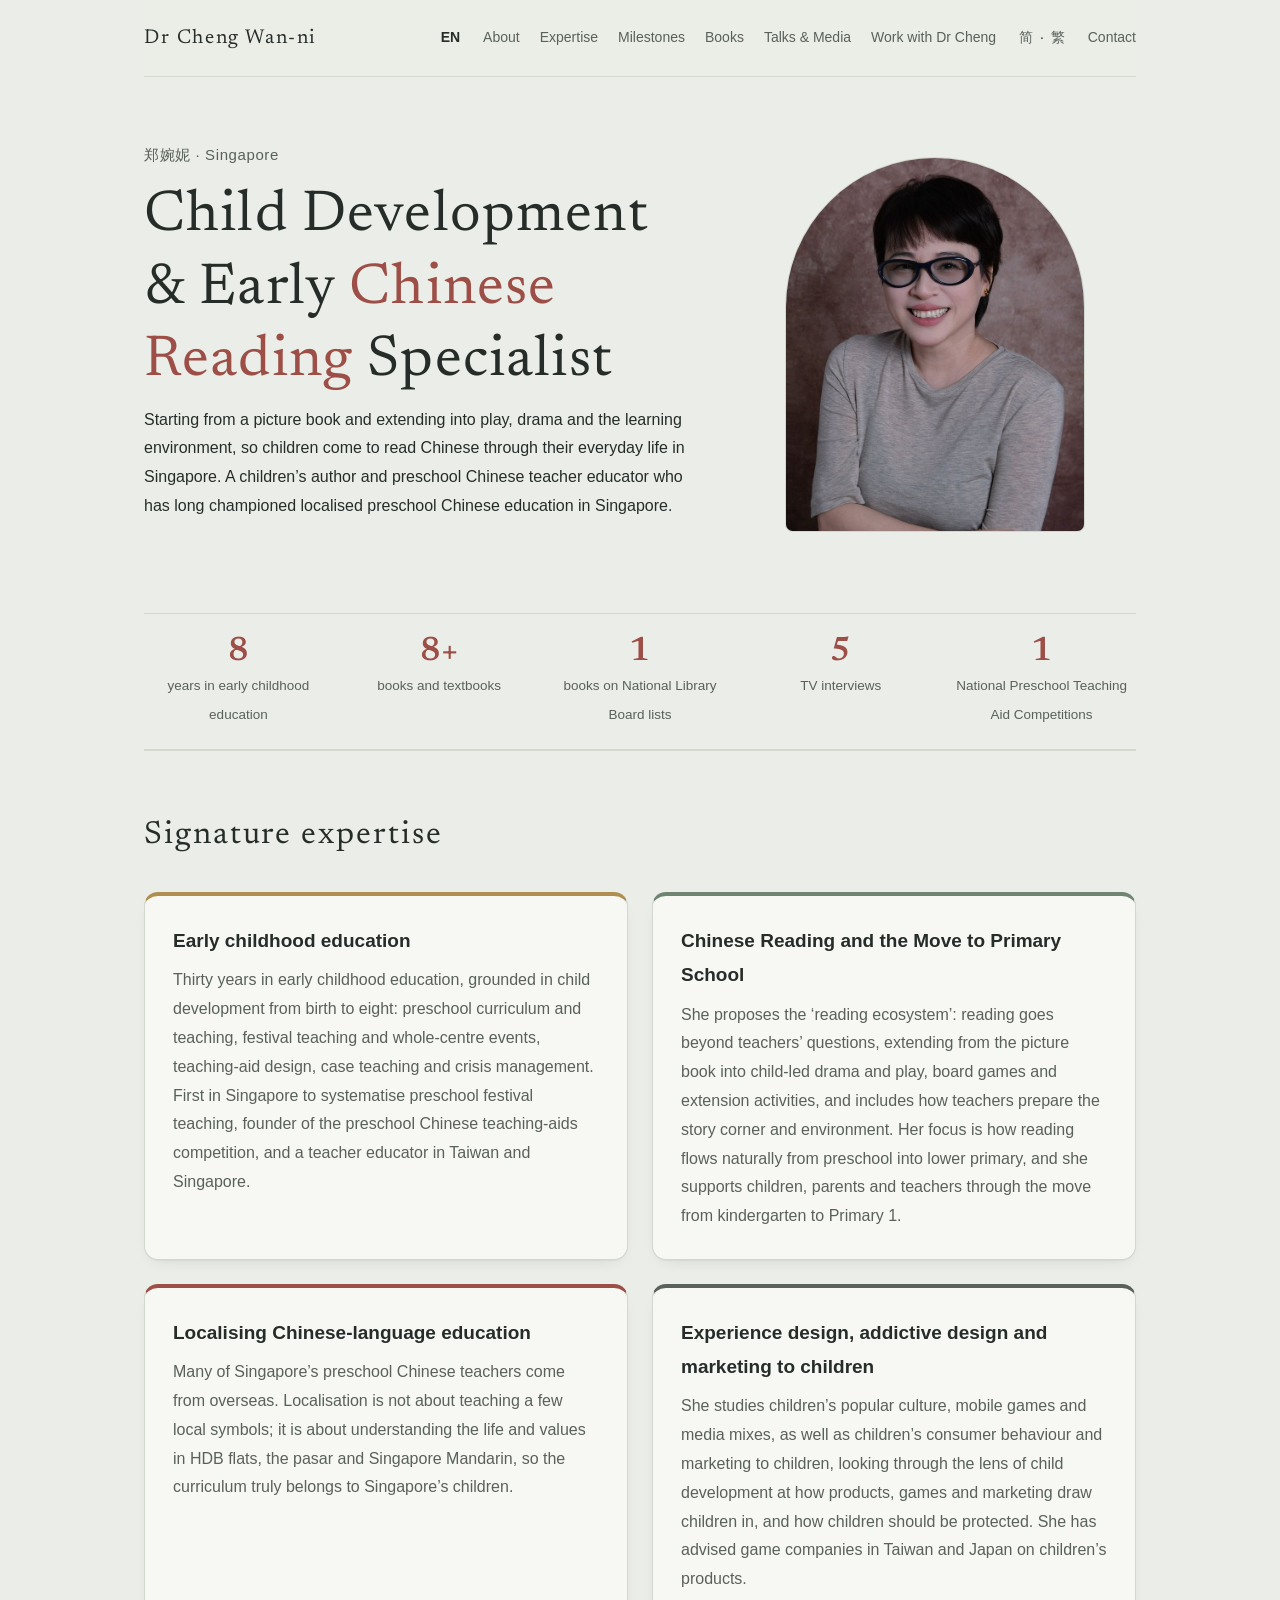
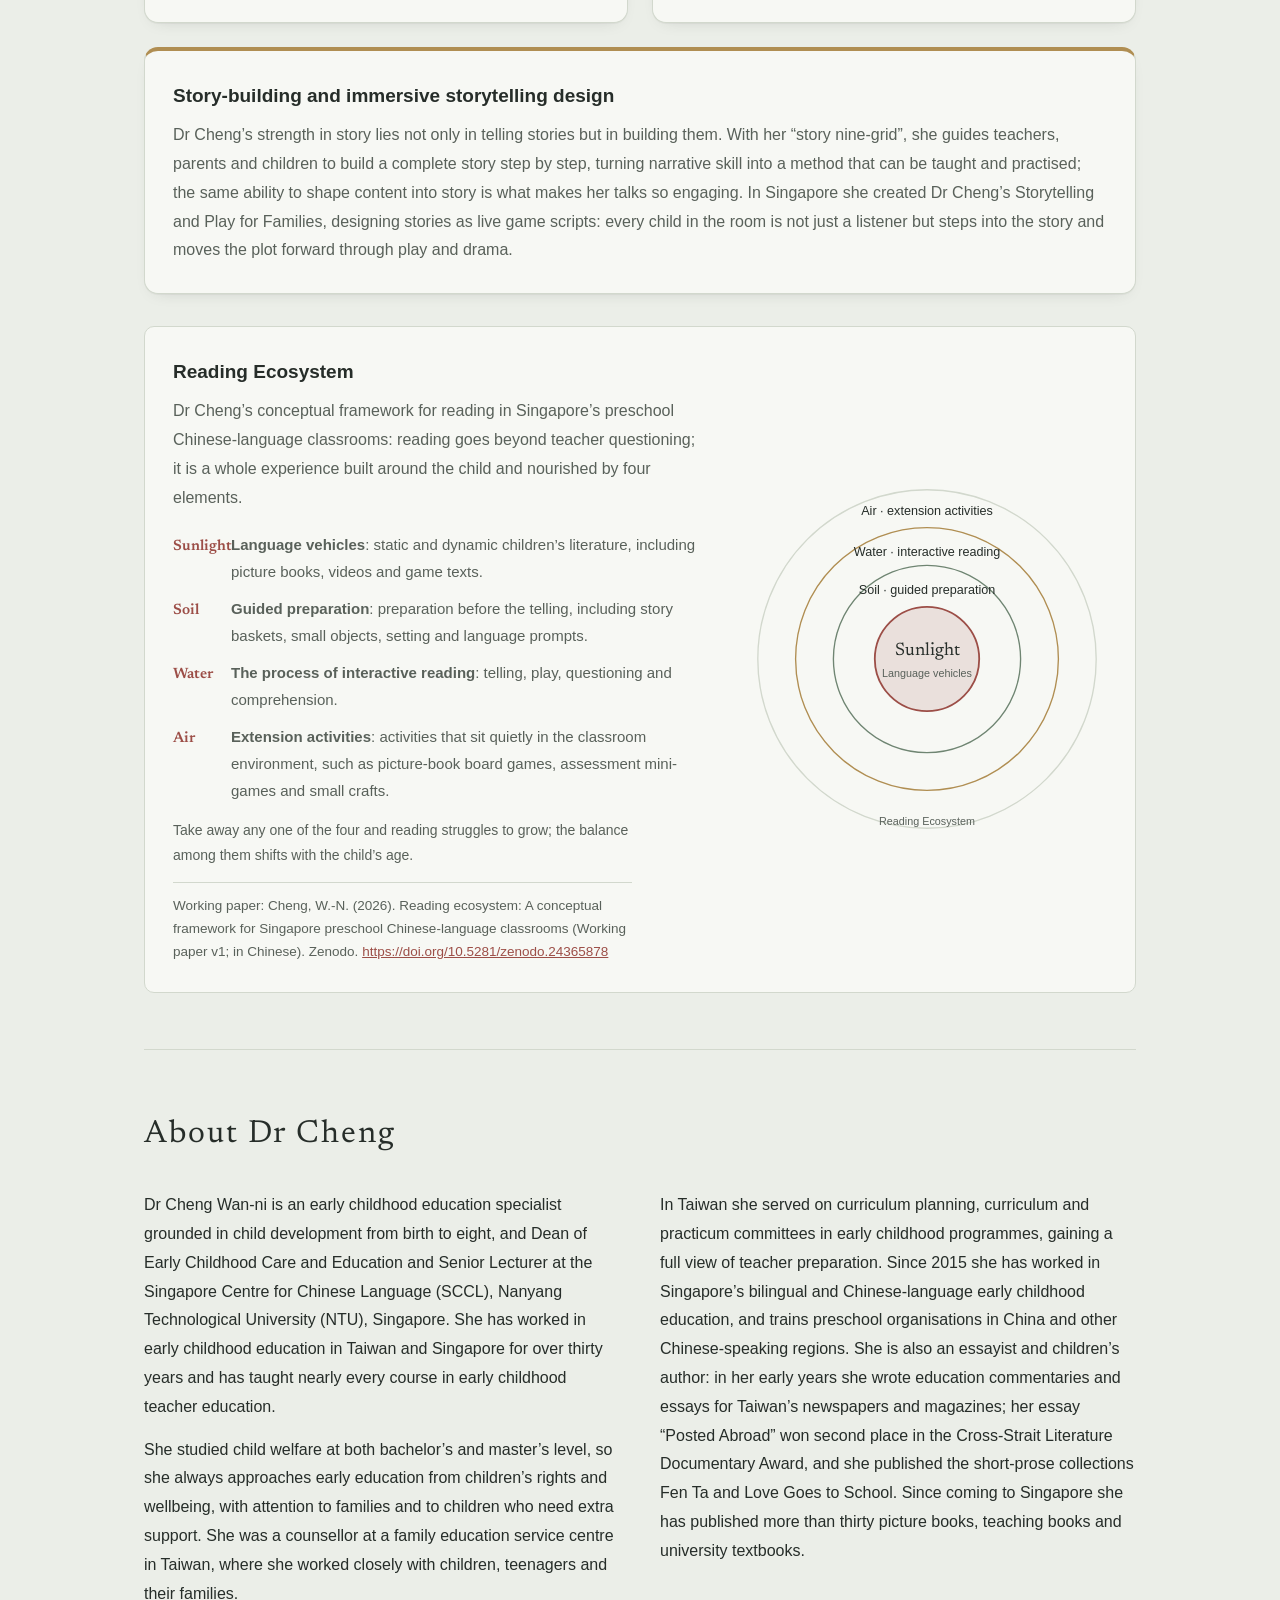
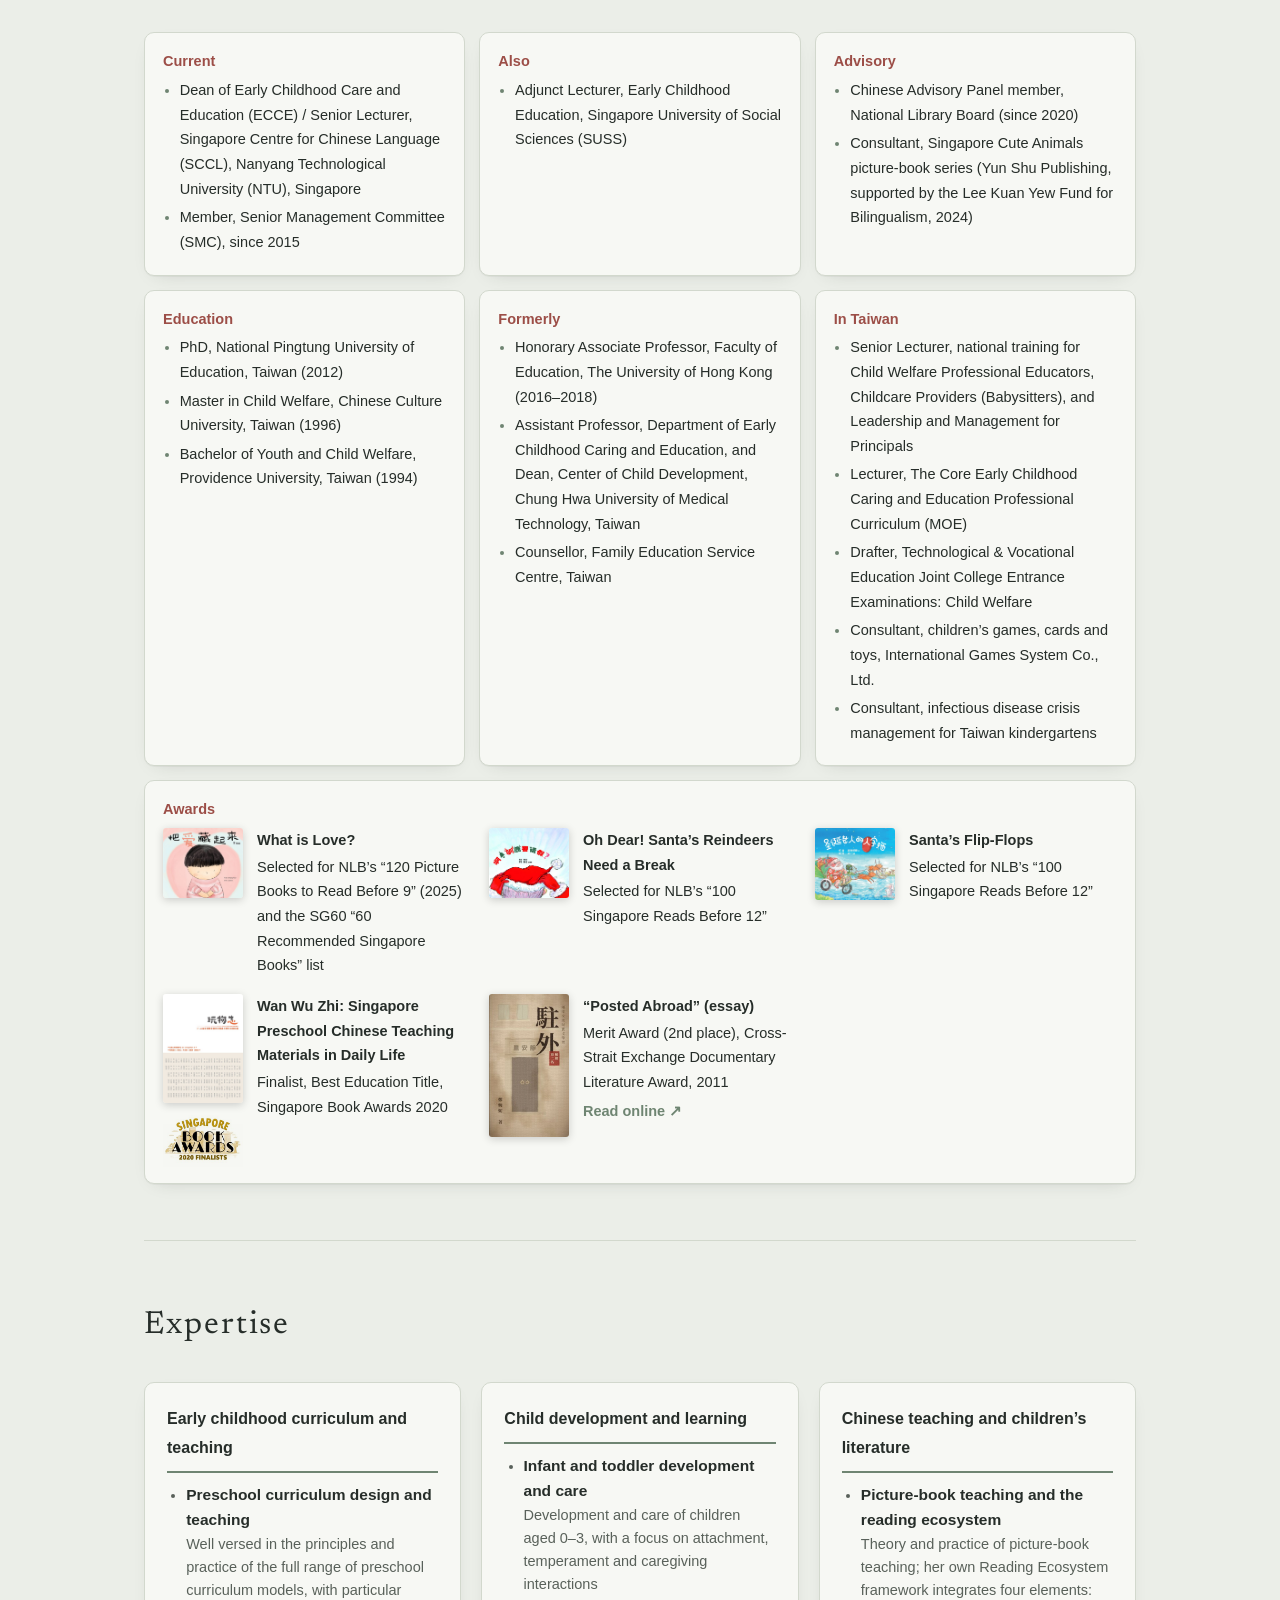
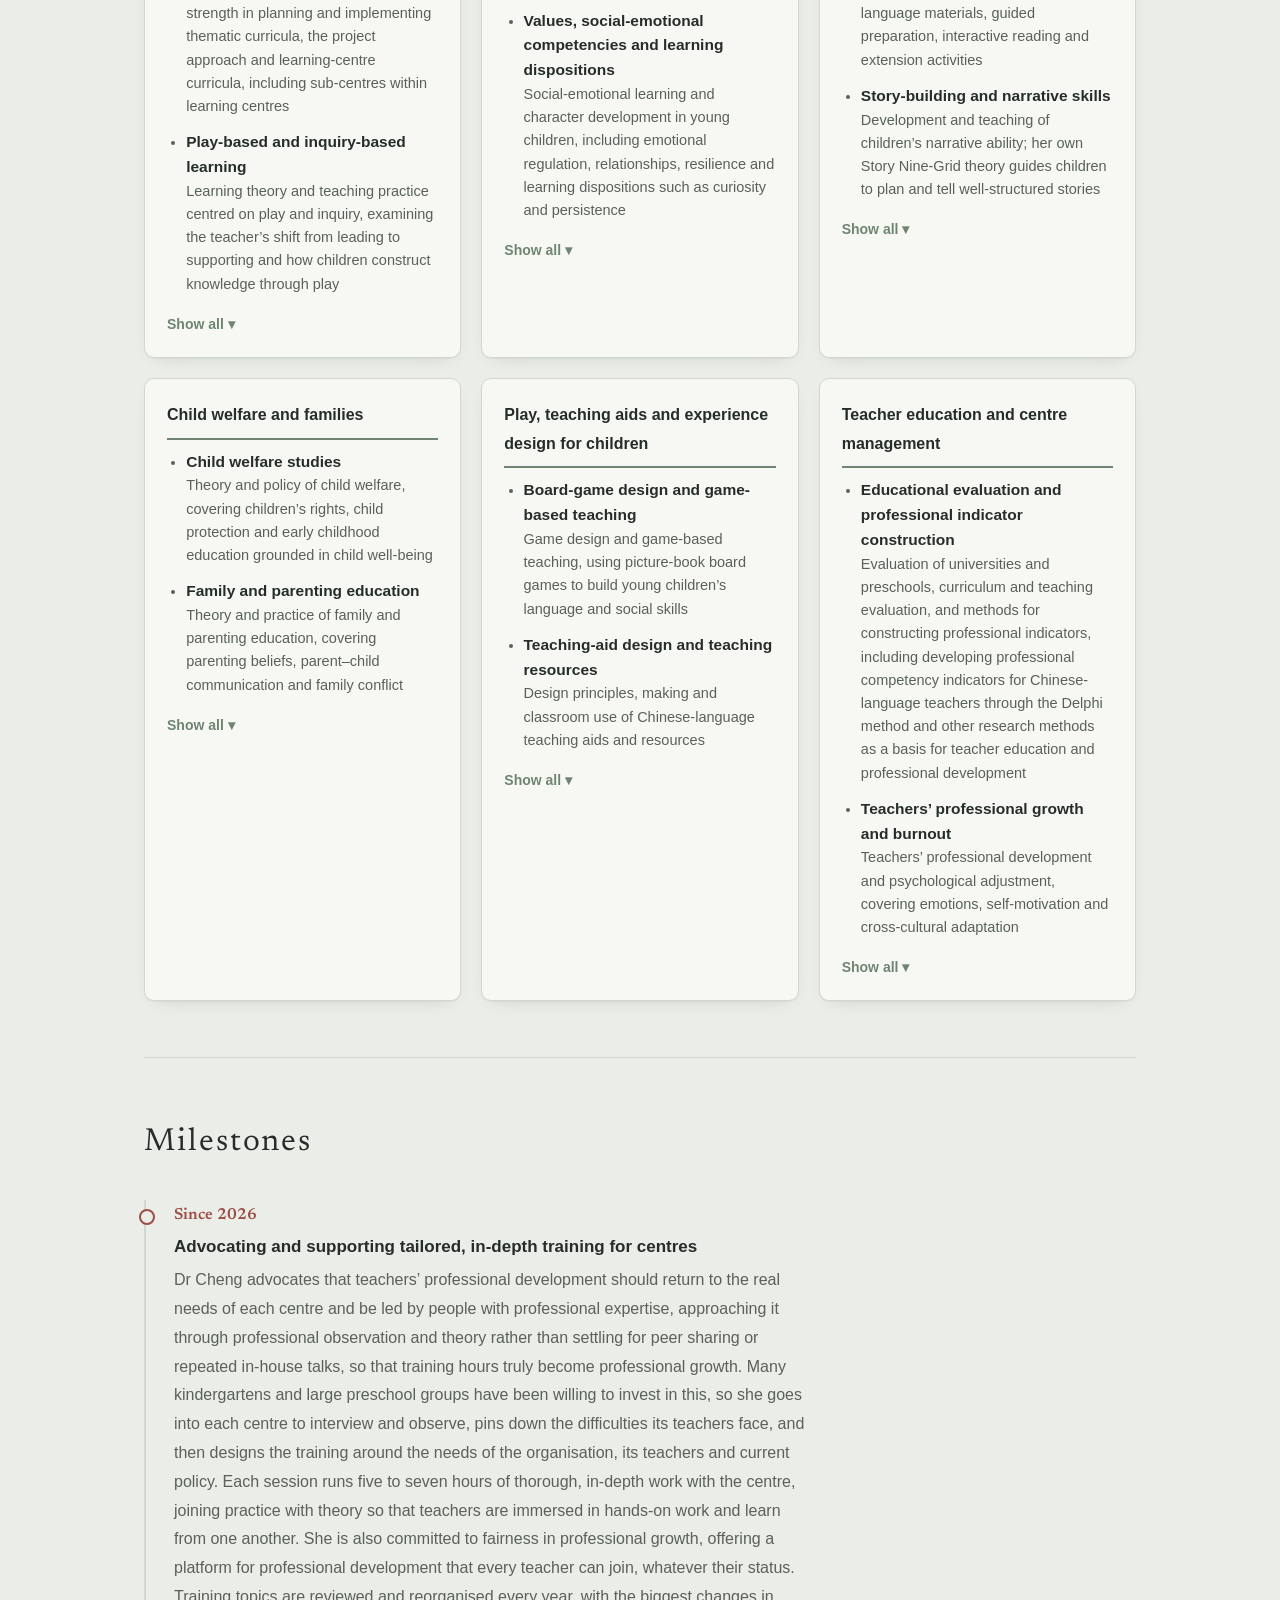
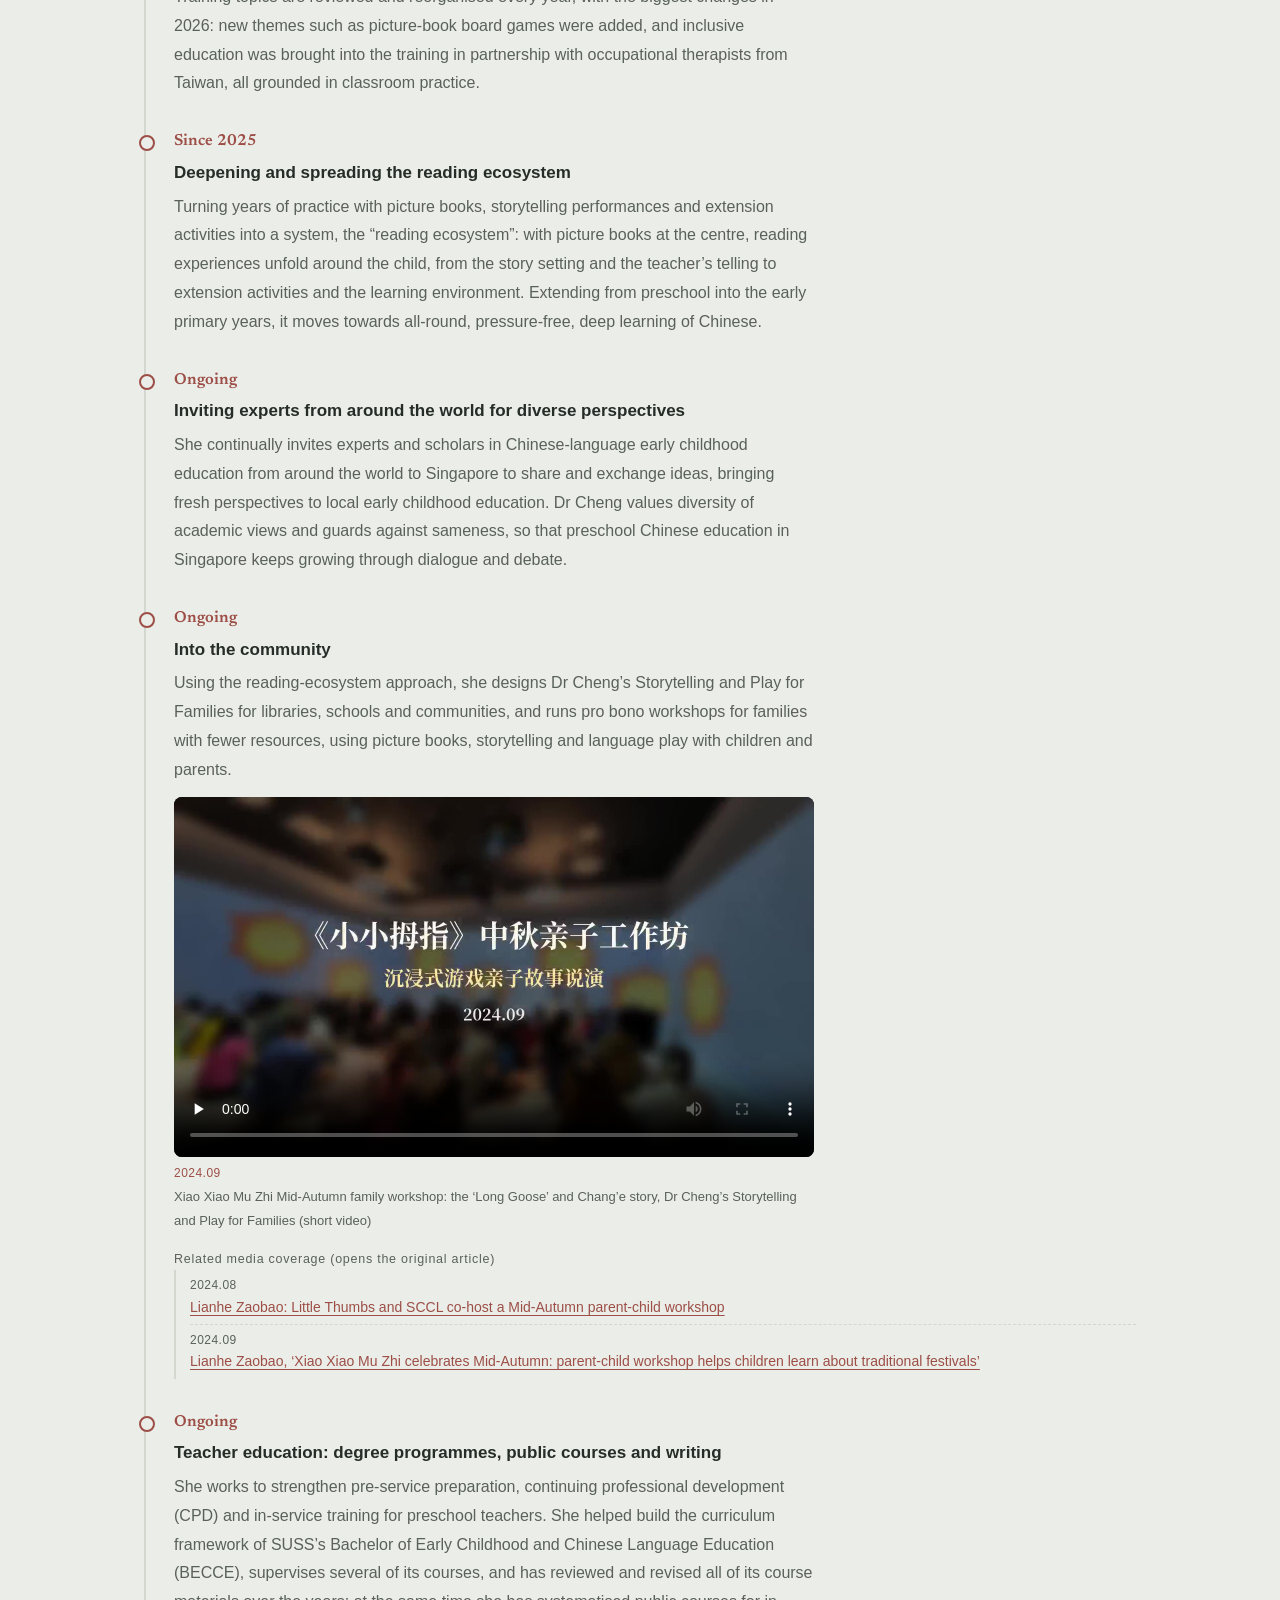
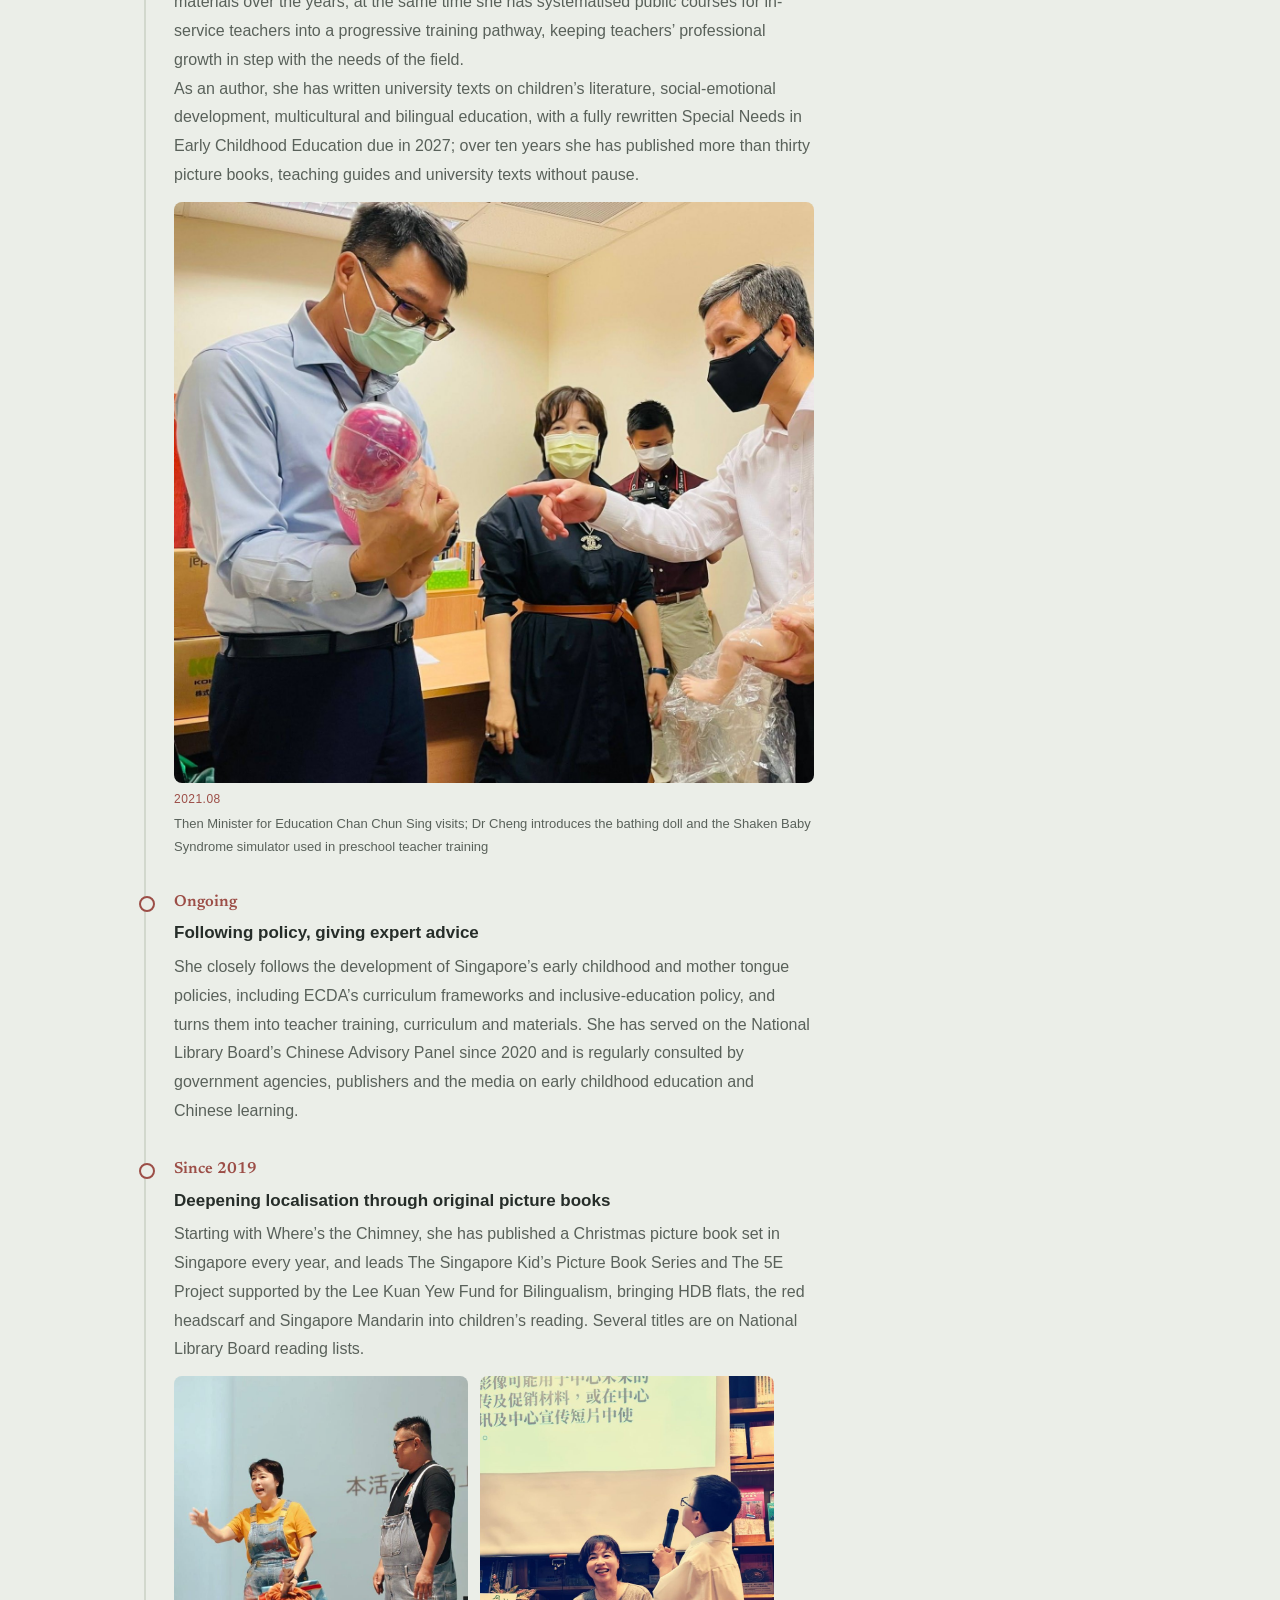
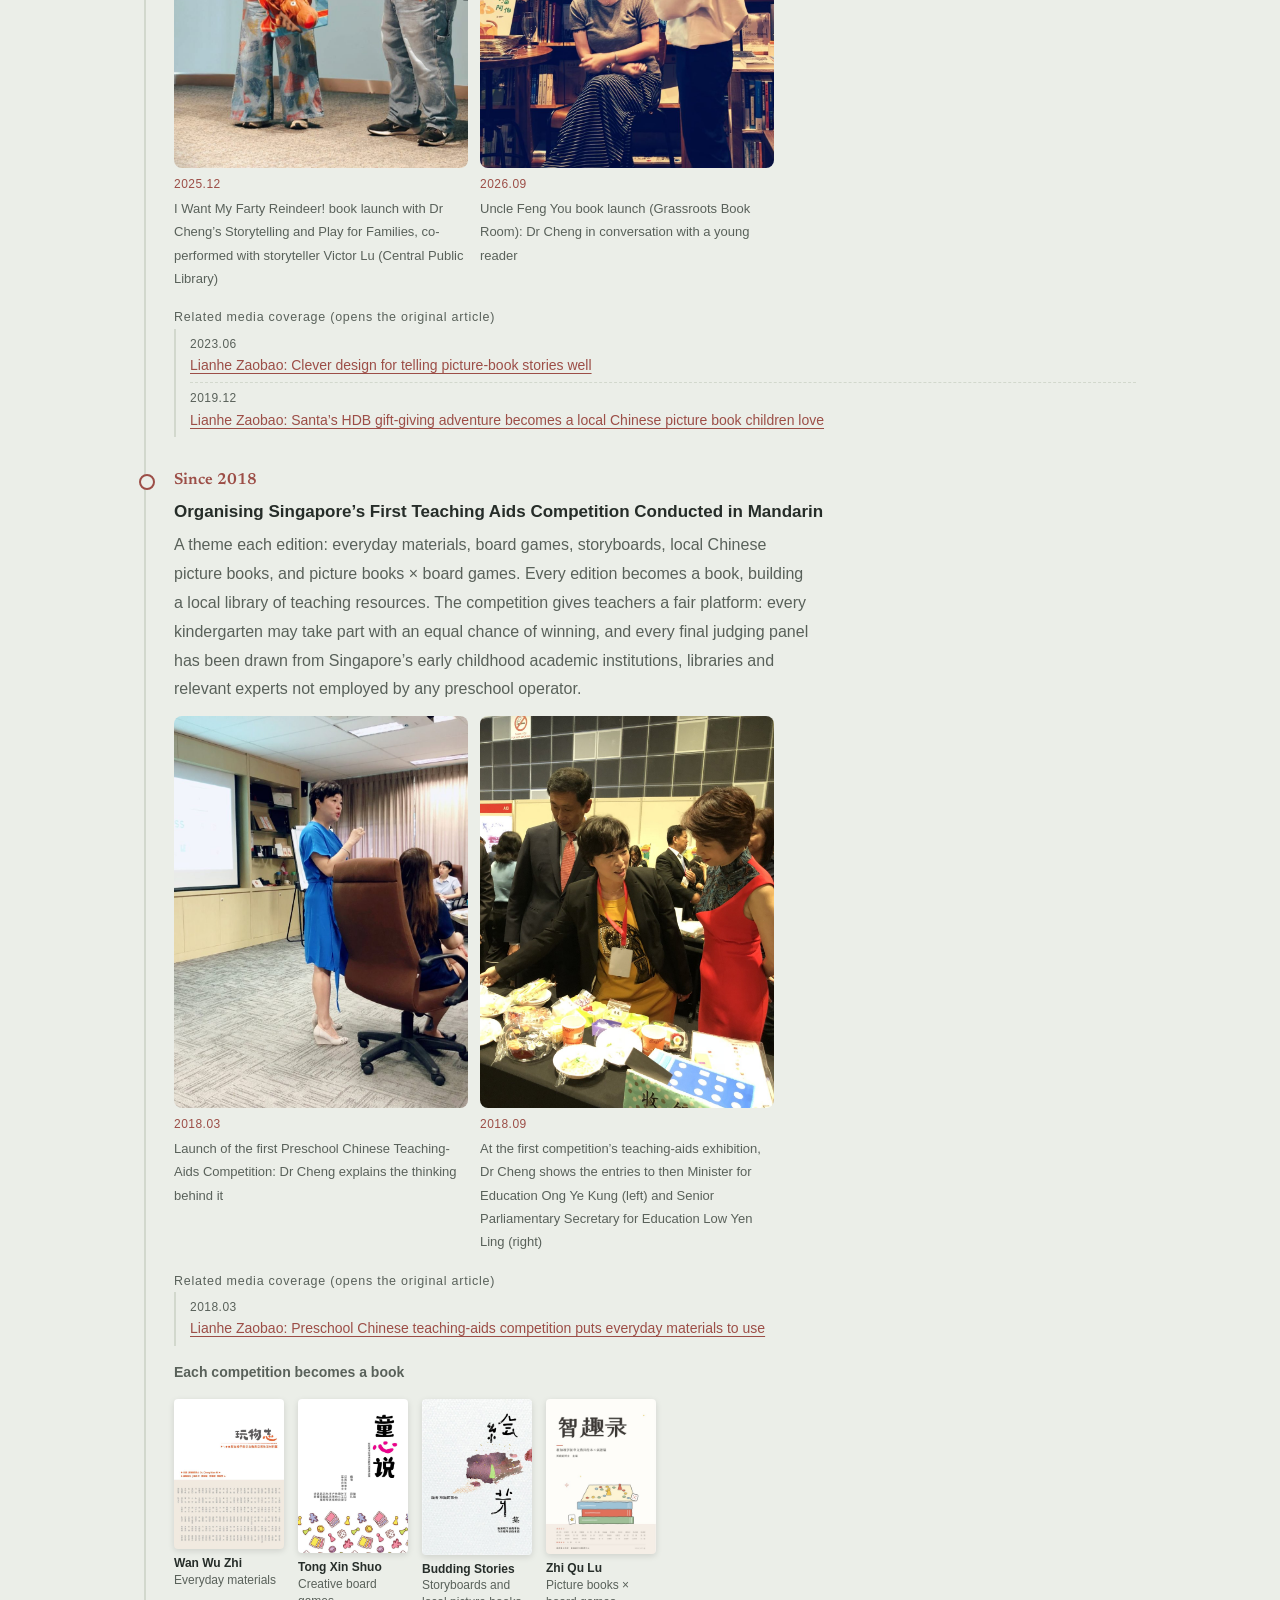
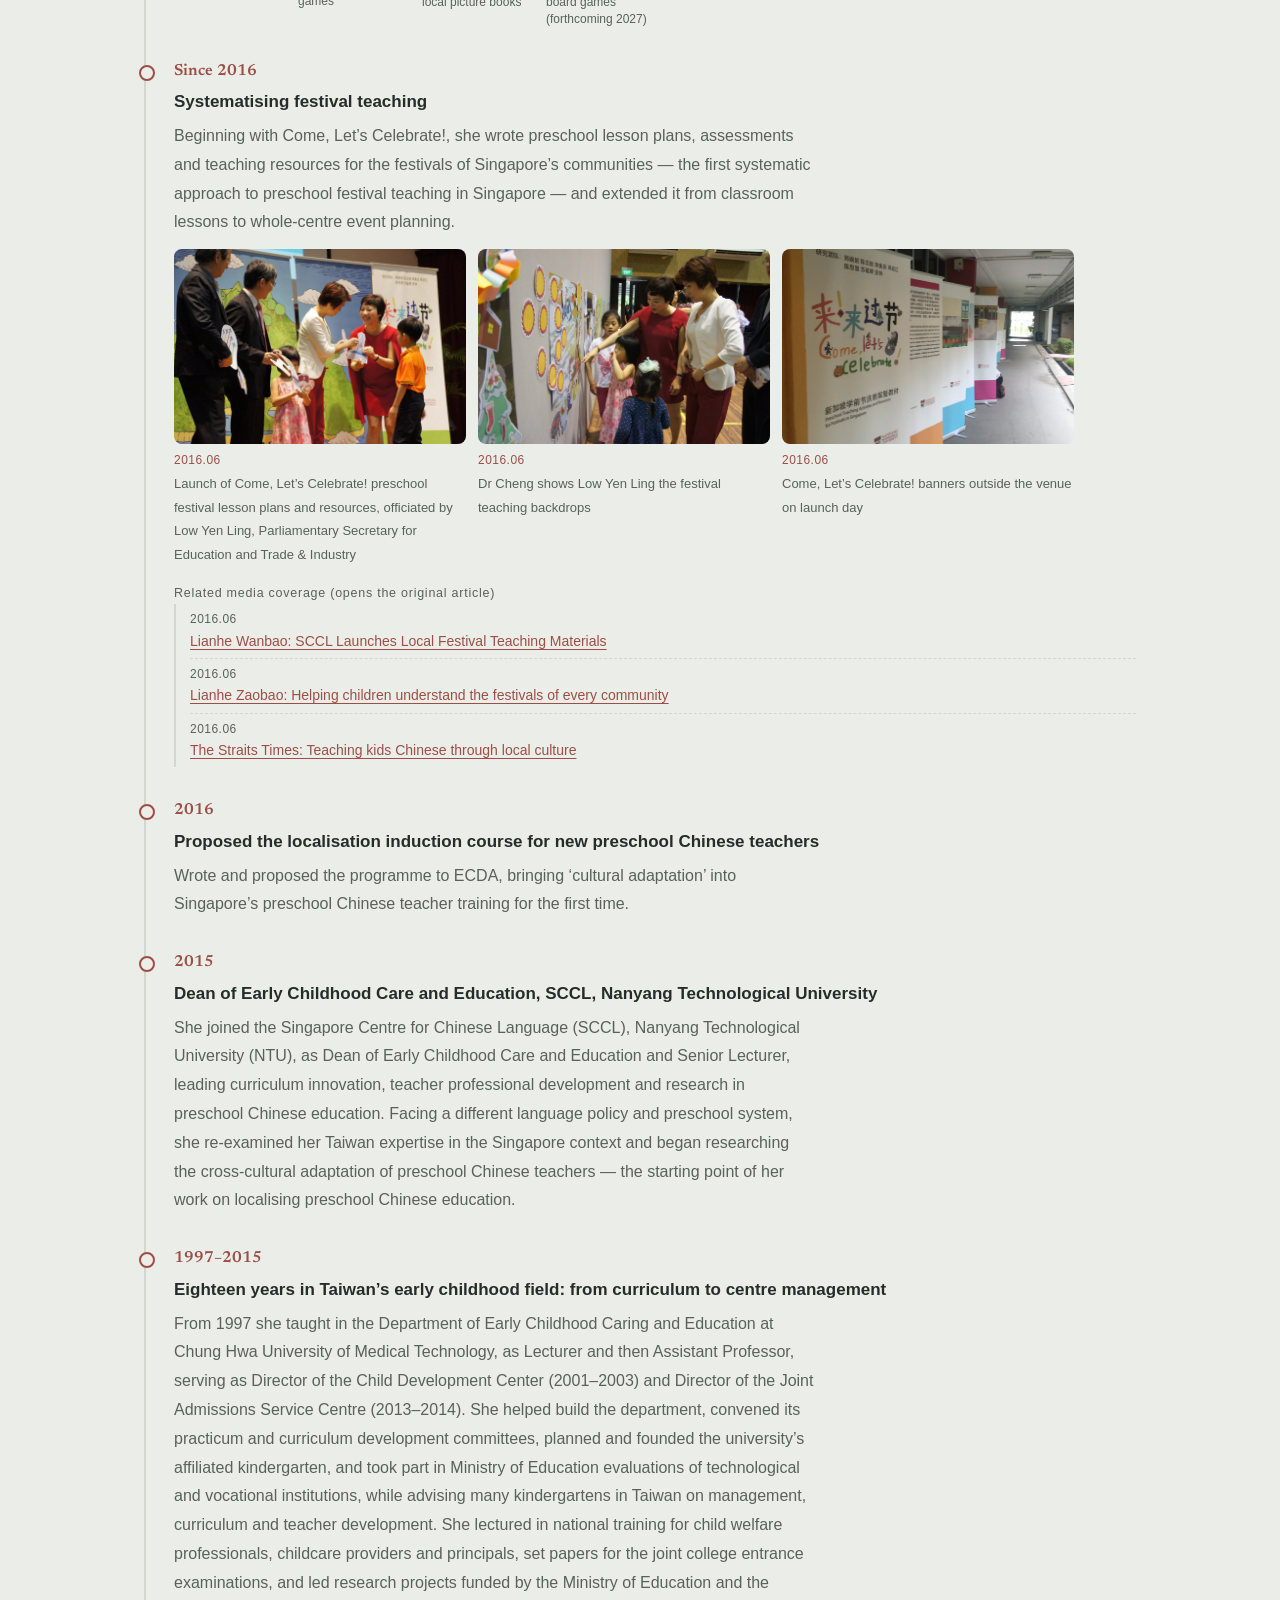
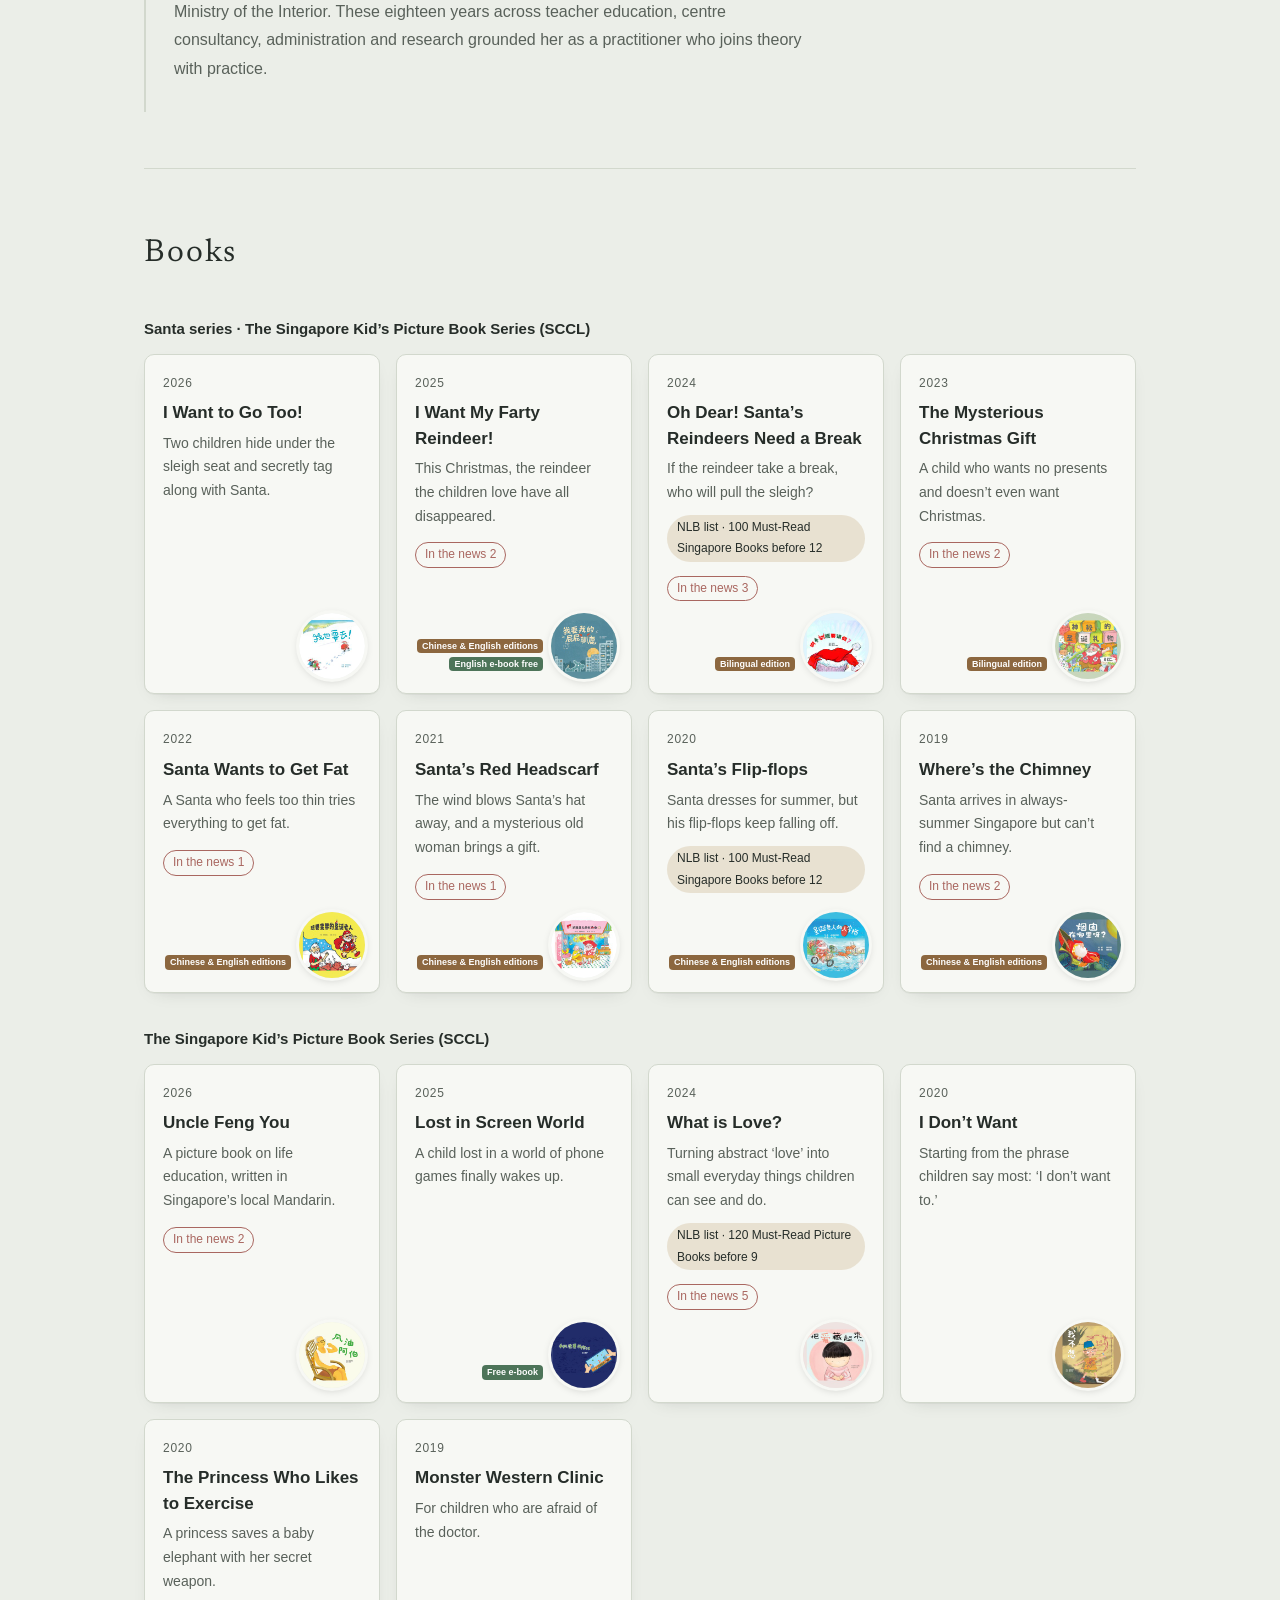
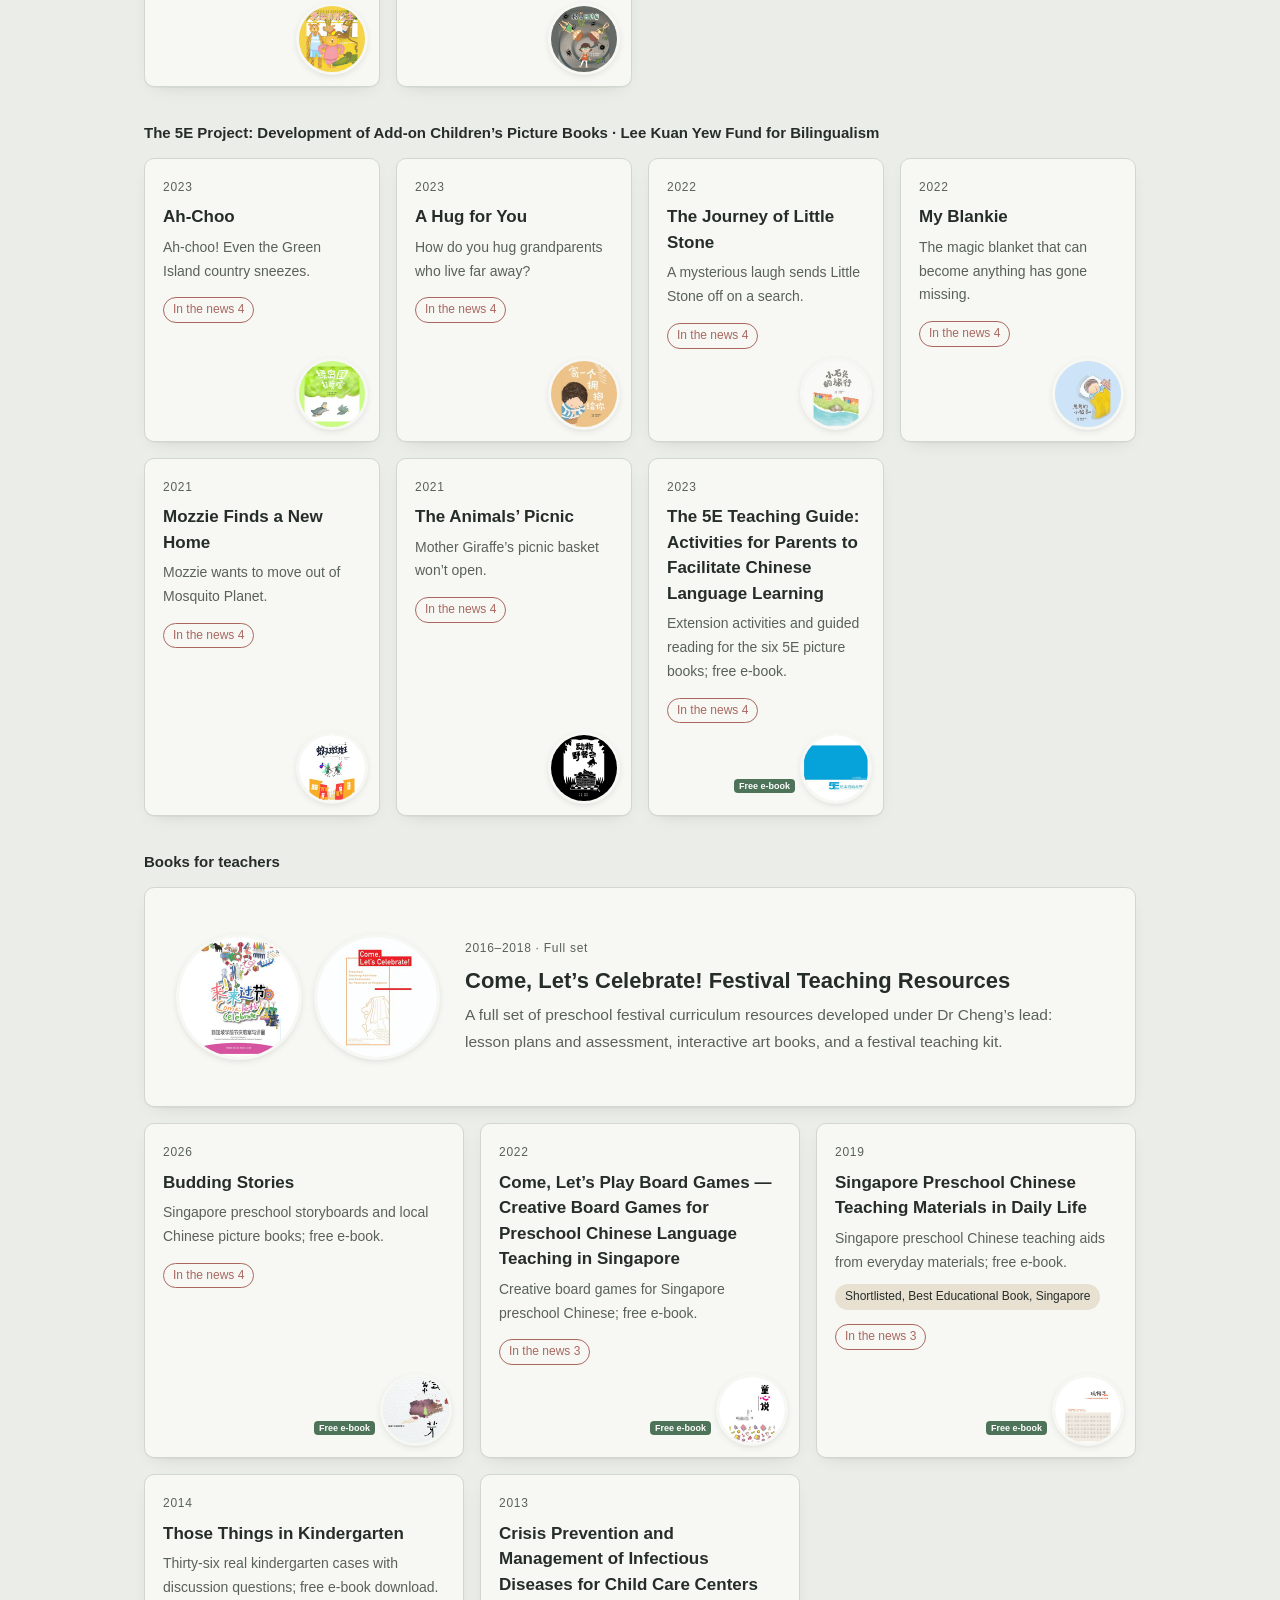
==== commit ff11820e: "Teacher education section, 2021 minister visit photo, customised training topics Co-Authored-By: Cla" ====
--- a/en.html
+++ b/en.html
@@ -10,7 +10,7 @@
 <link rel="alternate" hreflang="zh-Hans" href="https://drchengwanni.com/"><link rel="alternate" hreflang="zh-Hant" href="https://drchengwanni.com/zh-hant"><link rel="alternate" hreflang="en" href="https://drchengwanni.com/en"><link rel="alternate" hreflang="x-default" href="https://drchengwanni.com/">
 <meta property="og:type" content="profile"><meta property="og:title" content="Dr Cheng Wan-ni 鄭婉妮 | Child Development & Early Chinese Reading Specialist, Singapore"><meta property="og:description" content="Dr Cheng Wan-ni (Cheng Wanni, 鄭婉妮 / 郑婉妮) is Dean of Early Childhood Care and Education and Senior Lecturer at the Singapore Centre for Chinese Language (SCCL), Nanyang Technological University (NTU), Singapore: an early childhood education and children’s literature specialist with 30 years’ experience and more than 30 picture books, teaching books and university texts, and creator of Dr Cheng’s Storytelling and Play for Families."><meta property="og:url" content="https://drchengwanni.com/en"><meta property="og:image" content="https://drchengwanni.com/img/portrait.jpg">
 <meta property="og:site_name" content="Dr Cheng Wan-ni 鄭婉妮博士"><meta property="og:locale" content="en_GB"><meta property="og:image:alt" content="Dr Cheng Wan-ni 鄭婉妮 | Child Development & Early Chinese Reading Specialist, Singapore"><meta name="twitter:card" content="summary_large_image"><meta name="twitter:title" content="Dr Cheng Wan-ni 鄭婉妮 | Child Development & Early Chinese Reading Specialist, Singapore"><meta name="twitter:description" content="Dr Cheng Wan-ni (Cheng Wanni, 鄭婉妮 / 郑婉妮) is Dean of Early Childhood Care and Education and Senior Lecturer at the Singapore Centre for Chinese Language (SCCL), Nanyang Technological University (NTU), Singapore: an early childhood education and children’s literature specialist with 30 years’ experience and more than 30 picture books, teaching books and university texts, and creator of Dr Cheng’s Storytelling and Play for Families."><meta name="twitter:image" content="https://drchengwanni.com/img/portrait.jpg">
-<script type="application/ld+json">{"@context": "https://schema.org", "@graph": [{"@type": "ProfilePage", "@id": "https://drchengwanni.com/en#profilepage", "url": "https://drchengwanni.com/en", "name": "Dr Cheng Wan-ni 鄭婉妮 | Child Development & Early Chinese Reading Specialist, Singapore", "description": "Dr Cheng Wan-ni (Cheng Wanni, 鄭婉妮 / 郑婉妮) is Dean of Early Childhood Care and Education and Senior Lecturer at the Singapore Centre for Chinese Language (SCCL), Nanyang Technological University (NTU), Singapore: an early childhood education and children’s literature specialist with 30 years’ experience and more than 30 picture books, teaching books and university texts, and creator of Dr Cheng’s Storytelling and Play for Families.", "inLanguage": "en", "mainEntity": {"@id": "https://drchengwanni.com/#person"}, "about": {"@id": "https://drchengwanni.com/#person"}, "isPartOf": {"@type": "WebSite", "@id": "https://drchengwanni.com/#website", "url": "https://drchengwanni.com/", "name": "Dr Cheng Wan-ni 鄭婉妮博士"}, "primaryImageOfPage": {"@type": "ImageObject", "url": "https://drchengwanni.com/img/portrait.jpg"}, "dateModified": "2026-11-23T21:19:29+08:00"}, {"@type": "Person", "name": "郑婉妮", "@id": "https://drchengwanni.com/#person", "alternateName": ["鄭婉妮", "鄭婉妮博士", "郑婉妮博士", "Dr Cheng Wan-ni", "Cheng Wan-ni", "Cheng Wanni", "Wanni Cheng", "Dr Cheng Wanni", "Wan-ni Cheng"], "image": "https://drchengwanni.com/img/portrait.jpg", "honorificPrefix": "Dr", "jobTitle": "Dean of Early Childhood Care and Education (ECCE) and Senior Lecturer", "worksFor": {"@type": "Organization", "name": "Singapore Centre for Chinese Language (SCCL) 新加坡华文教研中心", "parentOrganization": {"@type": "CollegeOrUniversity", "name": "Nanyang Technological University (NTU), Singapore 南洋理工大学"}}, "alumniOf": "National Pingtung University of Education", "url": "https://drchengwanni.com/", "knowsAbout": ["early childhood education", "children's literature", "Chinese reading", "picture books", "preschool Chinese language education", "board games for children", "storytelling", "narrative skills", "immersive story design", "沉浸式游戏亲子故事说演", "Dr Cheng's Storytelling and Play for Families"], "sameAs": ["https://orcid.org/0009-0001-5829-668X", "https://sccl.sg/en/about/staff/125-dean/182-dr-cheng-wan-ni", "https://www.sccl.sg/zh/about/staff-cn/126-dean/272-dr-cheng-wan-ni", "https://afcc.com.sg/2019/lightbox-speaker/cheng-wan-ni.html"], "identifier": {"@type": "PropertyValue", "propertyID": "ORCID", "value": "0009-0001-5829-668X"}, "affiliation": [{"@type": "Organization", "name": "Singapore University of Social Sciences (SUSS)", "description": "Adjunct Lecturer 兼任讲师"}], "description": "Dr Cheng Wan-ni (Cheng Wanni, 鄭婉妮 / 郑婉妮) is Dean of Early Childhood Care and Education and Senior Lecturer at the Singapore Centre for Chinese Language (SCCL), Nanyang Technological University (NTU), Singapore: an early childhood education and children’s literature specialist with 30 years’ experience and more than 30 picture books, teaching books and university texts, and creator of Dr Cheng’s Storytelling and Play for Families."}, {"@type": "Book", "name": "烟囱在哪里呀？", "alternateName": "Where's the Chimney?", "author": {"@id": "https://drchengwanni.com/#person"}}, {"@type": "Book", "name": "圣诞老人的人字拖", "alternateName": "Santa's Flip-Flops", "author": {"@id": "https://drchengwanni.com/#person"}}, {"@type": "Book", "name": "圣诞老人的红头巾", "alternateName": "Santa's Red Headscarf", "author": {"@id": "https://drchengwanni.com/#person"}}, {"@type": "Book", "name": "想要变胖的圣诞老人", "alternateName": "Santa Wants to Get Fat", "author": {"@id": "https://drchengwanni.com/#person"}}, {"@type": "Book", "name": "神秘的圣诞礼物", "alternateName": "The Mysterious Christmas Gift", "author": {"@id": "https://drchengwanni.com/#person"}}, {"@type": "Book", "name": "啊！驯鹿要请假？", "alternateName": "Oh Dear! Santa's Reindeers Need a Break", "author": {"@id": "https://drchengwanni.com/#person"}}, {"@type": "Book", "name": "我要我的屁屁驯鹿！", "alternateName": "I Want My Farty Reindeer!", "author": {"@id": "https://drchengwanni.com/#person"}}, {"@type": "Book", "name": "我也要去！", "alternateName": "I Want to Go Too!", "author": {"@id": "https://drchengwanni.com/#person"}}, {"@type": "Book", "name": "风油阿伯", "alternateName": "Uncle Feng You", "author": {"@id": "https://drchengwanni.com/#person"}}, {"@type": "Book", "name": "把爱藏起来", "alternateName": "What is Love?", "author": {"@id": "https://drchengwanni.com/#person"}}, {"@type": "Book", "name": "手机世界历险记", "alternateName": "Lost in Screen World", "author": {"@id": "https://drchengwanni.com/#person"}}, {"@type": "Book", "name": "我不想", "author": {"@id": "https://drchengwanni.com/#person"}}, {"@type": "Book", "name": "怪兽西药房", "author": {"@id": "https://drchengwanni.com/#person"}}, {"@type": "Book", "name": "爱运动的公主", "alternateName": "The Princess Who Likes to Exercise", "author": {"@id": "https://drchengwanni.com/#person"}}, {"@type": "Book", "name": "绿岛国打喷嚏", "alternateName": "Ah-Choo!", "author": {"@id": "https://drchengwanni.com/#person"}}, {"@type": "Book", "name": "蚊子斑斑", "alternateName": "Mozzie Finds a New Home", "author": {"@id": "https://drchengwanni.com/#person"}}, {"@type": "Book", "name": "动物野餐会", "alternateName": "The Animals' Picnic", "author": {"@id": "https://drchengwanni.com/#person"}}, {"@type": "Book", "name": "小石头的旅行", "author": {"@id": "https://drchengwanni.com/#person"}}, {"@type": "Book", "name": "寄一个拥抱给你", "alternateName": "A Hug for You!", "author": {"@id": "https://drchengwanni.com/#person"}}, {"@type": "Book", "name": "弟弟的小被子", "alternateName": "My Blankie", "author": {"@id": "https://drchengwanni.com/#person"}}, {"@type": "Book", "name": "5E绘本活动导读", "alternateName": "The 5E Teaching Guide: Activities for Teachers and Parents to Facilitate Chinese Language Learning", "author": {"@id": "https://drchengwanni.com/#person"}}, {"@type": "Book", "name": "来！来过节节庆教材开发", "alternateName": "Come, Let's Celebrate! Festival Teaching Resources", "author": {"@id": "https://drchengwanni.com/#person"}}, {"@type": "Book", "name": "来！来过节英文版", "alternateName": "Come, Let's Celebrate! Preschool Teaching Activities and Evaluation for Festivals of Singapore", "author": {"@id": "https://drchengwanni.com/#person"}}, {"@type": "Book", "name": "玩物志", "author": {"@id": "https://drchengwanni.com/#person"}}, {"@type": "Book", "name": "童心说", "author": {"@id": "https://drchengwanni.com/#person"}}, {"@type": "Book", "name": "绘芽集", "author": {"@id": "https://drchengwanni.com/#person"}}, {"@type": "Book", "name": "幼儿园那些事", "alternateName": "Those Things in Kindergarten", "author": {"@id": "https://drchengwanni.com/#person"}}, {"@type": "Book", "name": "幼儿园传染病危机预防与管理", "alternateName": "Crisis Prevention and Management of Infectious Diseases for Child Care Centers", "author": {"@id": "https://drchengwanni.com/#person"}}, {"@type": "Book", "name": "学前儿童文学", "alternateName": "Children's Literature for Early Childhood", "author": {"@id": "https://drchengwanni.com/#person"}}, {"@type": "Book", "name": "发展幼儿的社交情绪与技能", "alternateName": "Developing Social and Emotional Competence in Young Children", "author": {"@id": "https://drchengwanni.com/#person"}}, {"@type": "Book", "name": "多元文化教育与双语教育", "alternateName": "Multicultural Education and Bilingual Education", "author": {"@id": "https://drchengwanni.com/#person"}}, {"@type": "Book", "name": "学前特殊儿童教育", "alternateName": "Supporting Children with Special Needs", "author": {"@id": "https://drchengwanni.com/#person"}}, {"@type": "Book", "name": "幼儿阶段的戏剧与华语文教学", "alternateName": "Early Childhood Creative Drama and Chinese Language Education", "author": {"@id": "https://drchengwanni.com/#person"}}, {"@type": "Book", "name": "学前资讯科技和华文教学的整合", "alternateName": "Integrating ICT in Teaching and Learning Chinese in Early Childhood Education", "author": {"@id": "https://drchengwanni.com/#person"}}, {"@type": "Book", "name": "儿童发展评量", "alternateName": "Assessment and Intervention", "author": {"@id": "https://drchengwanni.com/#person"}}, {"@type": "Book", "name": "学前教育科研方法", "alternateName": "Research Methods for Early Childhood Education", "author": {"@id": "https://drchengwanni.com/#person"}}, {"@type": "Book", "name": "新加坡学前华文教育：发展、现场与在地实践", "author": {"@id": "https://drchengwanni.com/#person"}}, {"@type": "Book", "name": "从课室到全园：新加坡幼儿园的节庆教学与活动企划", "author": {"@id": "https://drchengwanni.com/#person"}}, {"@type": "Book", "name": "智趣录：新加坡学前华文教具绘本桌游篇", "author": {"@id": "https://drchengwanni.com/#person"}}, {"@type": "ScholarlyArticle", "name": "阅读生态系：新加坡学前华语文教室的概念架构（工作论文 v1）", "alternateName": "Reading ecosystem: A conceptual framework for Singapore preschool Chinese-language classrooms", "datePublished": "2026", "publisher": {"@type": "Organization", "name": "Zenodo"}, "identifier": "https://doi.org/10.5281/zenodo.24365878", "url": "https://doi.org/10.5281/zenodo.24365878", "author": {"@id": "https://drchengwanni.com/#person"}}]}</script>
+<script type="application/ld+json">{"@context": "https://schema.org", "@graph": [{"@type": "ProfilePage", "@id": "https://drchengwanni.com/en#profilepage", "url": "https://drchengwanni.com/en", "name": "Dr Cheng Wan-ni 鄭婉妮 | Child Development & Early Chinese Reading Specialist, Singapore", "description": "Dr Cheng Wan-ni (Cheng Wanni, 鄭婉妮 / 郑婉妮) is Dean of Early Childhood Care and Education and Senior Lecturer at the Singapore Centre for Chinese Language (SCCL), Nanyang Technological University (NTU), Singapore: an early childhood education and children’s literature specialist with 30 years’ experience and more than 30 picture books, teaching books and university texts, and creator of Dr Cheng’s Storytelling and Play for Families.", "inLanguage": "en", "mainEntity": {"@id": "https://drchengwanni.com/#person"}, "about": {"@id": "https://drchengwanni.com/#person"}, "isPartOf": {"@type": "WebSite", "@id": "https://drchengwanni.com/#website", "url": "https://drchengwanni.com/", "name": "Dr Cheng Wan-ni 鄭婉妮博士"}, "primaryImageOfPage": {"@type": "ImageObject", "url": "https://drchengwanni.com/img/portrait.jpg"}, "dateModified": "2026-11-23T21:38:45+08:00"}, {"@type": "Person", "name": "郑婉妮", "@id": "https://drchengwanni.com/#person", "alternateName": ["鄭婉妮", "鄭婉妮博士", "郑婉妮博士", "Dr Cheng Wan-ni", "Cheng Wan-ni", "Cheng Wanni", "Wanni Cheng", "Dr Cheng Wanni", "Wan-ni Cheng"], "image": "https://drchengwanni.com/img/portrait.jpg", "honorificPrefix": "Dr", "jobTitle": "Dean of Early Childhood Care and Education (ECCE) and Senior Lecturer", "worksFor": {"@type": "Organization", "name": "Singapore Centre for Chinese Language (SCCL) 新加坡华文教研中心", "parentOrganization": {"@type": "CollegeOrUniversity", "name": "Nanyang Technological University (NTU), Singapore 南洋理工大学"}}, "alumniOf": "National Pingtung University of Education", "url": "https://drchengwanni.com/", "knowsAbout": ["early childhood education", "children's literature", "Chinese reading", "picture books", "preschool Chinese language education", "board games for children", "storytelling", "narrative skills", "immersive story design", "沉浸式游戏亲子故事说演", "Dr Cheng's Storytelling and Play for Families"], "sameAs": ["https://orcid.org/0009-0001-5829-668X", "https://sccl.sg/en/about/staff/125-dean/182-dr-cheng-wan-ni", "https://www.sccl.sg/zh/about/staff-cn/126-dean/272-dr-cheng-wan-ni", "https://afcc.com.sg/2019/lightbox-speaker/cheng-wan-ni.html"], "identifier": {"@type": "PropertyValue", "propertyID": "ORCID", "value": "0009-0001-5829-668X"}, "affiliation": [{"@type": "Organization", "name": "Singapore University of Social Sciences (SUSS)", "description": "Adjunct Lecturer 兼任讲师"}], "description": "Dr Cheng Wan-ni (Cheng Wanni, 鄭婉妮 / 郑婉妮) is Dean of Early Childhood Care and Education and Senior Lecturer at the Singapore Centre for Chinese Language (SCCL), Nanyang Technological University (NTU), Singapore: an early childhood education and children’s literature specialist with 30 years’ experience and more than 30 picture books, teaching books and university texts, and creator of Dr Cheng’s Storytelling and Play for Families."}, {"@type": "Book", "name": "烟囱在哪里呀？", "alternateName": "Where's the Chimney?", "author": {"@id": "https://drchengwanni.com/#person"}}, {"@type": "Book", "name": "圣诞老人的人字拖", "alternateName": "Santa's Flip-Flops", "author": {"@id": "https://drchengwanni.com/#person"}}, {"@type": "Book", "name": "圣诞老人的红头巾", "alternateName": "Santa's Red Headscarf", "author": {"@id": "https://drchengwanni.com/#person"}}, {"@type": "Book", "name": "想要变胖的圣诞老人", "alternateName": "Santa Wants to Get Fat", "author": {"@id": "https://drchengwanni.com/#person"}}, {"@type": "Book", "name": "神秘的圣诞礼物", "alternateName": "The Mysterious Christmas Gift", "author": {"@id": "https://drchengwanni.com/#person"}}, {"@type": "Book", "name": "啊！驯鹿要请假？", "alternateName": "Oh Dear! Santa's Reindeers Need a Break", "author": {"@id": "https://drchengwanni.com/#person"}}, {"@type": "Book", "name": "我要我的屁屁驯鹿！", "alternateName": "I Want My Farty Reindeer!", "author": {"@id": "https://drchengwanni.com/#person"}}, {"@type": "Book", "name": "我也要去！", "alternateName": "I Want to Go Too!", "author": {"@id": "https://drchengwanni.com/#person"}}, {"@type": "Book", "name": "风油阿伯", "alternateName": "Uncle Feng You", "author": {"@id": "https://drchengwanni.com/#person"}}, {"@type": "Book", "name": "把爱藏起来", "alternateName": "What is Love?", "author": {"@id": "https://drchengwanni.com/#person"}}, {"@type": "Book", "name": "手机世界历险记", "alternateName": "Lost in Screen World", "author": {"@id": "https://drchengwanni.com/#person"}}, {"@type": "Book", "name": "我不想", "author": {"@id": "https://drchengwanni.com/#person"}}, {"@type": "Book", "name": "怪兽西药房", "author": {"@id": "https://drchengwanni.com/#person"}}, {"@type": "Book", "name": "爱运动的公主", "alternateName": "The Princess Who Likes to Exercise", "author": {"@id": "https://drchengwanni.com/#person"}}, {"@type": "Book", "name": "绿岛国打喷嚏", "alternateName": "Ah-Choo!", "author": {"@id": "https://drchengwanni.com/#person"}}, {"@type": "Book", "name": "蚊子斑斑", "alternateName": "Mozzie Finds a New Home", "author": {"@id": "https://drchengwanni.com/#person"}}, {"@type": "Book", "name": "动物野餐会", "alternateName": "The Animals' Picnic", "author": {"@id": "https://drchengwanni.com/#person"}}, {"@type": "Book", "name": "小石头的旅行", "author": {"@id": "https://drchengwanni.com/#person"}}, {"@type": "Book", "name": "寄一个拥抱给你", "alternateName": "A Hug for You!", "author": {"@id": "https://drchengwanni.com/#person"}}, {"@type": "Book", "name": "弟弟的小被子", "alternateName": "My Blankie", "author": {"@id": "https://drchengwanni.com/#person"}}, {"@type": "Book", "name": "5E绘本活动导读", "alternateName": "The 5E Teaching Guide: Activities for Teachers and Parents to Facilitate Chinese Language Learning", "author": {"@id": "https://drchengwanni.com/#person"}}, {"@type": "Book", "name": "来！来过节节庆教材开发", "alternateName": "Come, Let's Celebrate! Festival Teaching Resources", "author": {"@id": "https://drchengwanni.com/#person"}}, {"@type": "Book", "name": "来！来过节英文版", "alternateName": "Come, Let's Celebrate! Preschool Teaching Activities and Evaluation for Festivals of Singapore", "author": {"@id": "https://drchengwanni.com/#person"}}, {"@type": "Book", "name": "玩物志", "author": {"@id": "https://drchengwanni.com/#person"}}, {"@type": "Book", "name": "童心说", "author": {"@id": "https://drchengwanni.com/#person"}}, {"@type": "Book", "name": "绘芽集", "author": {"@id": "https://drchengwanni.com/#person"}}, {"@type": "Book", "name": "幼儿园那些事", "alternateName": "Those Things in Kindergarten", "author": {"@id": "https://drchengwanni.com/#person"}}, {"@type": "Book", "name": "幼儿园传染病危机预防与管理", "alternateName": "Crisis Prevention and Management of Infectious Diseases for Child Care Centers", "author": {"@id": "https://drchengwanni.com/#person"}}, {"@type": "Book", "name": "学前儿童文学", "alternateName": "Children's Literature for Early Childhood", "author": {"@id": "https://drchengwanni.com/#person"}}, {"@type": "Book", "name": "发展幼儿的社交情绪与技能", "alternateName": "Developing Social and Emotional Competence in Young Children", "author": {"@id": "https://drchengwanni.com/#person"}}, {"@type": "Book", "name": "多元文化教育与双语教育", "alternateName": "Multicultural Education and Bilingual Education", "author": {"@id": "https://drchengwanni.com/#person"}}, {"@type": "Book", "name": "学前特殊儿童教育", "alternateName": "Supporting Children with Special Needs", "author": {"@id": "https://drchengwanni.com/#person"}}, {"@type": "Book", "name": "幼儿阶段的戏剧与华语文教学", "alternateName": "Early Childhood Creative Drama and Chinese Language Education", "author": {"@id": "https://drchengwanni.com/#person"}}, {"@type": "Book", "name": "学前资讯科技和华文教学的整合", "alternateName": "Integrating ICT in Teaching and Learning Chinese in Early Childhood Education", "author": {"@id": "https://drchengwanni.com/#person"}}, {"@type": "Book", "name": "儿童发展评量", "alternateName": "Assessment and Intervention", "author": {"@id": "https://drchengwanni.com/#person"}}, {"@type": "Book", "name": "学前教育科研方法", "alternateName": "Research Methods for Early Childhood Education", "author": {"@id": "https://drchengwanni.com/#person"}}, {"@type": "Book", "name": "新加坡学前华文教育：发展、现场与在地实践", "author": {"@id": "https://drchengwanni.com/#person"}}, {"@type": "Book", "name": "从课室到全园：新加坡幼儿园的节庆教学与活动企划", "author": {"@id": "https://drchengwanni.com/#person"}}, {"@type": "Book", "name": "智趣录：新加坡学前华文教具绘本桌游篇", "author": {"@id": "https://drchengwanni.com/#person"}}, {"@type": "ScholarlyArticle", "name": "阅读生态系：新加坡学前华语文教室的概念架构（工作论文 v1）", "alternateName": "Reading ecosystem: A conceptual framework for Singapore preschool Chinese-language classrooms", "datePublished": "2026", "publisher": {"@type": "Organization", "name": "Zenodo"}, "identifier": "https://doi.org/10.5281/zenodo.24365878", "url": "https://doi.org/10.5281/zenodo.24365878", "author": {"@id": "https://drchengwanni.com/#person"}}]}</script>
 <meta name="msvalidate.01" content="65DCB80CF857319ACE1B2F95756CDE15" />
 <link rel="stylesheet" href="fonts/fonts.css">
 <style>
@@ -570,11 +570,11 @@
   <section id="work">
     <div class="sechead"><h2>Milestones</h2><span>Initiatives</span></div>
     <ol class="timeline">
-      <li><span class="yr">Since 2026</span><h4>Advocating and supporting tailored, in-depth training for centres</h4><p>Dr Cheng advocates that teachers’ professional development should return to the real needs of each centre and be led by people with professional expertise, approaching it through professional observation and theory rather than settling for peer sharing or repeated in-house talks, so that training hours truly become professional growth. Many kindergartens and large preschool groups have been willing to invest in this, so she goes into each centre to interview and observe, pins down the difficulties its teachers face, and then designs the training around the needs of the organisation, its teachers and current policy. Each session runs five to seven hours of thorough, in-depth work with the centre, joining practice with theory so that teachers are immersed in hands-on work and learn from one another. She is also committed to fairness in professional growth, offering a platform for professional development that every teacher can join, whatever their status.</p></li>
+      <li><span class="yr">Since 2026</span><h4>Advocating and supporting tailored, in-depth training for centres</h4><p>Dr Cheng advocates that teachers’ professional development should return to the real needs of each centre and be led by people with professional expertise, approaching it through professional observation and theory rather than settling for peer sharing or repeated in-house talks, so that training hours truly become professional growth. Many kindergartens and large preschool groups have been willing to invest in this, so she goes into each centre to interview and observe, pins down the difficulties its teachers face, and then designs the training around the needs of the organisation, its teachers and current policy. Each session runs five to seven hours of thorough, in-depth work with the centre, joining practice with theory so that teachers are immersed in hands-on work and learn from one another. She is also committed to fairness in professional growth, offering a platform for professional development that every teacher can join, whatever their status. Training topics are reviewed and reorganised every year, with the biggest changes in 2026: new themes such as picture-book board games were added, and inclusive education was brought into the training in partnership with occupational therapists from Taiwan, all grounded in classroom practice.</p></li>
       <li><span class="yr">Since 2025</span><h4>Deepening and spreading the reading ecosystem</h4><p>Turning years of practice with picture books, storytelling performances and extension activities into a system, the “reading ecosystem”: with picture books at the centre, reading experiences unfold around the child, from the story setting and the teacher’s telling to extension activities and the learning environment. Extending from preschool into the early primary years, it moves towards all-round, pressure-free, deep learning of Chinese.</p></li>
       <li><span class="yr">Ongoing</span><h4>Inviting experts from around the world for diverse perspectives</h4><p>She continually invites experts and scholars in Chinese-language early childhood education from around the world to Singapore to share and exchange ideas, bringing fresh perspectives to local early childhood education. Dr Cheng values diversity of academic views and guards against sameness, so that preschool Chinese education in Singapore keeps growing through dialogue and debate.</p></li>
       <li><span class="yr">Ongoing</span><h4>Into the community</h4><p>Using the reading-ecosystem approach, she designs Dr Cheng’s Storytelling and Play for Families for libraries, schools and communities, and runs pro bono workshops for families with fewer resources, using picture books, storytelling and language play with children and parents.</p><figure class="tlphoto" style="max-width:640px"><video src="video/2024-09-midautumn-v3.mp4" poster="video/2024-09-midautumn-poster.jpg" controls playsinline preload="none" style="width:100%;border-radius:8px;display:block;background:#000"></video><figcaption><span class="capd">2024.09</span>Xiao Xiao Mu Zhi Mid-Autumn family workshop: the ‘Long Goose’ and Chang’e story, Dr Cheng’s Storytelling and Play for Families (short video)</figcaption></figure><div class="tlmedia"><p class="tlmh">Related media coverage (opens the original article)</p><div class="tlmlist"><div class="tlmi"><time>2024.08</time><a href="https://www.zaobao.com.sg/news/singapore/story20240817-4501785" target="_blank" rel="noopener">Lianhe Zaobao: Little Thumbs and SCCL co-host a Mid-Autumn parent-child workshop</a></div><div class="tlmi"><time>2024.09</time><a href="https://www.zaobao.com.sg/news/singapore/story20240908-4659708" target="_blank" rel="noopener">Lianhe Zaobao, ‘Xiao Xiao Mu Zhi celebrates Mid-Autumn: parent-child workshop helps children learn about traditional festivals’</a></div></div></div></li>
-      <li><span class="yr">Ongoing</span><h4>Building a degree programme, writing without pause</h4><p>She helped build the curriculum framework of the SUSS Bachelor of Early Childhood and Chinese Language Education (BECCE) and oversees many of its courses, reviewing and revising every set of course materials. She wrote the university textbooks on children’s literature, social-emotional development, and multicultural and bilingual education, and a fully rewritten Supporting Children with Special Needs arrives in 2027. In ten years she has published more than thirty picture books, teaching books and university textbooks.</p></li>
+      <li><span class="yr">Ongoing</span><h4>Teacher education: degree programmes, public courses and writing</h4><p>She works to strengthen pre-service preparation, continuing professional development (CPD) and in-service training for preschool teachers. She helped build the curriculum framework of SUSS’s Bachelor of Early Childhood and Chinese Language Education (BECCE), supervises several of its courses, and has reviewed and revised all of its course materials over the years; at the same time she has systematised public courses for in-service teachers into a progressive training pathway, keeping teachers’ professional growth in step with the needs of the field.</p><p>As an author, she has written university texts on children’s literature, social-emotional development, multicultural and bilingual education, with a fully rewritten Special Needs in Early Childhood Education due in 2027; over ten years she has published more than thirty picture books, teaching guides and university texts without pause.</p><figure class="tlphoto" style="max-width:640px"><img src="img/2021-08-minister-visit.jpg" alt="Dr Cheng shows then Minister for Education Chan Chun Sing the hands-on teaching aids used in preschool teacher training" loading="lazy"><figcaption><span class="capd">2021.08</span>Then Minister for Education Chan Chun Sing visits; Dr Cheng introduces the bathing doll and the Shaken Baby Syndrome simulator used in preschool teacher training</figcaption></figure></li>
       <li><span class="yr">Ongoing</span><h4>Following policy, giving expert advice</h4><p>She closely follows the development of Singapore’s early childhood and mother tongue policies, including ECDA’s curriculum frameworks and inclusive-education policy, and turns them into teacher training, curriculum and materials. She has served on the National Library Board’s Chinese Advisory Panel since 2020 and is regularly consulted by government agencies, publishers and the media on early childhood education and Chinese learning.</p></li>
       <li><span class="yr">Since 2019</span><h4>Deepening localisation through original picture books</h4><p>Starting with Where’s the Chimney, she has published a Christmas picture book set in Singapore every year, and leads The Singapore Kid’s Picture Book Series and The 5E Project supported by the Lee Kuan Yew Fund for Bilingualism, bringing HDB flats, the red headscarf and Singapore Mandarin into children’s reading. Several titles are on National Library Board reading lists.</p><div class="tlphotos"><figure><img src="img/2025-12-pipi-launch.jpg" alt="Dr Cheng and storyteller Victor Lu performing at the I Want My Farty Reindeer! book launch" loading="lazy"><figcaption><span class="capd">2025.12</span>I Want My Farty Reindeer! book launch with Dr Cheng’s Storytelling and Play for Families, co-performed with storyteller Victor Lu (Central Public Library)</figcaption></figure><figure><img src="img/fengyou-talk.jpg" alt="Dr Cheng in conversation with a young reader at the Uncle Feng You book launch" loading="lazy"><figcaption><span class="capd">2026.09</span>Uncle Feng You book launch (Grassroots Book Room): Dr Cheng in conversation with a young reader</figcaption></figure></div><div class="tlmedia"><p class="tlmh">Related media coverage (opens the original article)</p><div class="tlmlist"><div class="tlmi"><time>2023.06</time><a href="https://www.zaobao.com.sg/lifestyle/feature/story20230616-1404665" target="_blank" rel="noopener">Lianhe Zaobao: Clever design for telling picture-book stories well</a></div><div class="tlmi"><time>2019.12</time><a href="https://www.zaobao.com.sg/znews/singapore/story20191222-1015150" target="_blank" rel="noopener">Lianhe Zaobao: Santa’s HDB gift-giving adventure becomes a local Chinese picture book children love</a></div></div></div></li>
       <li><span class="yr">Since 2018</span><h4>Organising Singapore’s First Teaching Aids Competition Conducted in Mandarin</h4><p>A theme each edition: everyday materials, board games, storyboards, local Chinese picture books, and picture books × board games. Every edition becomes a book, building a local library of teaching resources. The competition gives teachers a fair platform: every kindergarten may take part with an equal chance of winning, and every final judging panel has been drawn from Singapore’s early childhood academic institutions, libraries and relevant experts not employed by any preschool operator.</p><div class="tlphotos"><figure><img src="img/2018-03-competition-launch.jpg" alt="Dr Cheng speaking at the launch of the first Preschool Chinese Teaching-Aids Competition" loading="lazy"><figcaption><span class="capd">2018.03</span>Launch of the first Preschool Chinese Teaching-Aids Competition: Dr Cheng explains the thinking behind it</figcaption></figure><figure><img src="img/press/2018-03-competition-visit.jpg" style="object-position:center 20%" alt="At the first preschool Chinese teaching-aids competition" loading="lazy"><figcaption><span class="capd">2018.09</span>At the first competition’s teaching-aids exhibition, Dr Cheng shows the entries to then Minister for Education Ong Ye Kung (left) and Senior Parliamentary Secretary for Education Low Yen Ling (right)</figcaption></figure></div><div class="tlmedia"><p class="tlmh">Related media coverage (opens the original article)</p><div class="tlmlist"><div class="tlmi"><time>2018.03</time><a href="https://www.zaobao.com.sg/znews/singapore/story20180304-839707" target="_blank" rel="noopener">Lianhe Zaobao: Preschool Chinese teaching-aids competition puts everyday materials to use</a></div></div></div><div class="tlscans covers"><p class="lead">Each competition becomes a book</p><figure><a href="#book-wanwu"><img src="img/wanwu-cover.jpg" alt="Wan Wu Zhi cover" loading="lazy"></a><figcaption><b class="ct">Wan Wu Zhi</b><span>Everyday materials</span></figcaption></figure><figure><a href="#book-tongxin"><img src="img/tongxin-cover.jpg" alt="Tong Xin Shuo cover" loading="lazy"></a><figcaption><b class="ct">Tong Xin Shuo</b><span>Creative board games</span></figcaption></figure><figure><a href="#book-huiya"><img src="img/huiya-cover.jpg" alt="Budding Stories cover" loading="lazy"></a><figcaption><b class="ct">Budding Stories</b><span>Storyboards and local picture books</span></figcaption></figure><figure><a href="#book-zhiqu"><img src="img/zhiqu-cover.jpg" alt="Zhi Qu Lu cover" loading="lazy"></a><figcaption><b class="ct">Zhi Qu Lu</b><span>Picture books × board games (forthcoming 2027)</span></figcaption></figure></div></li>
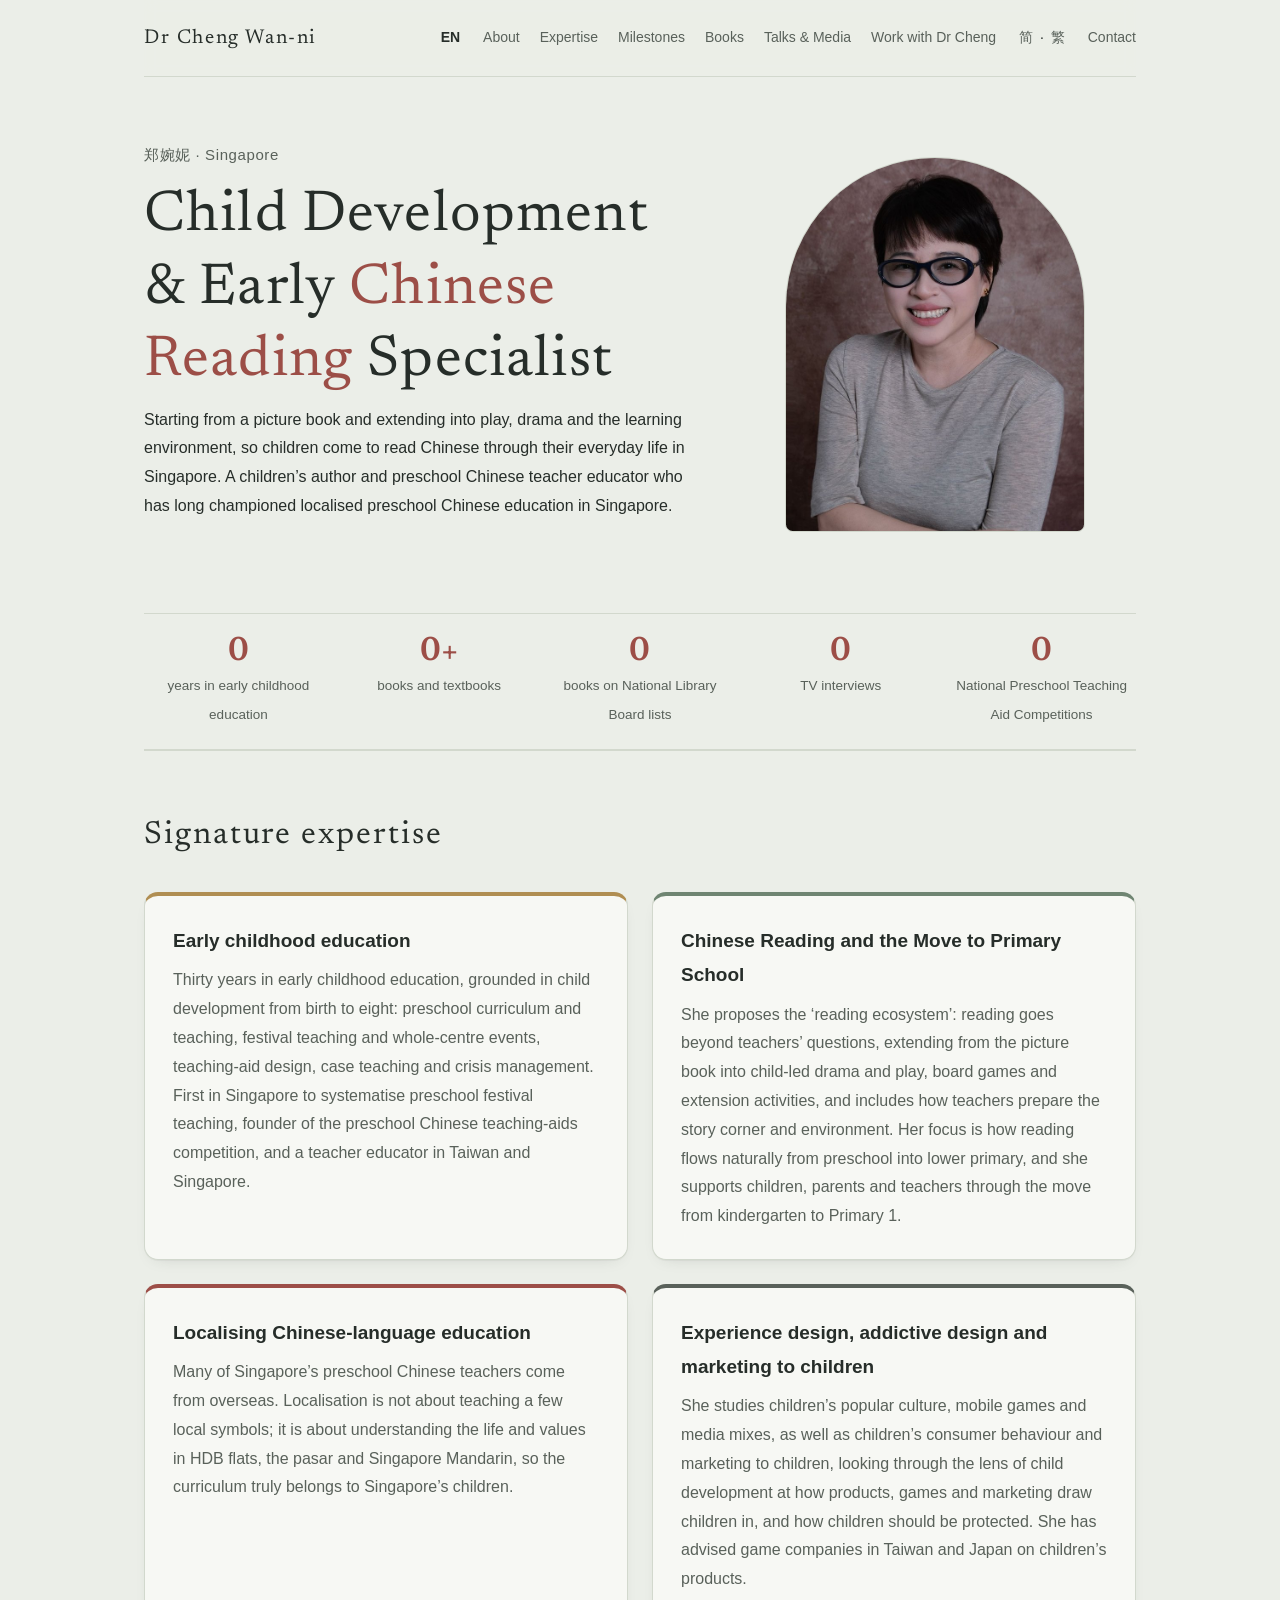
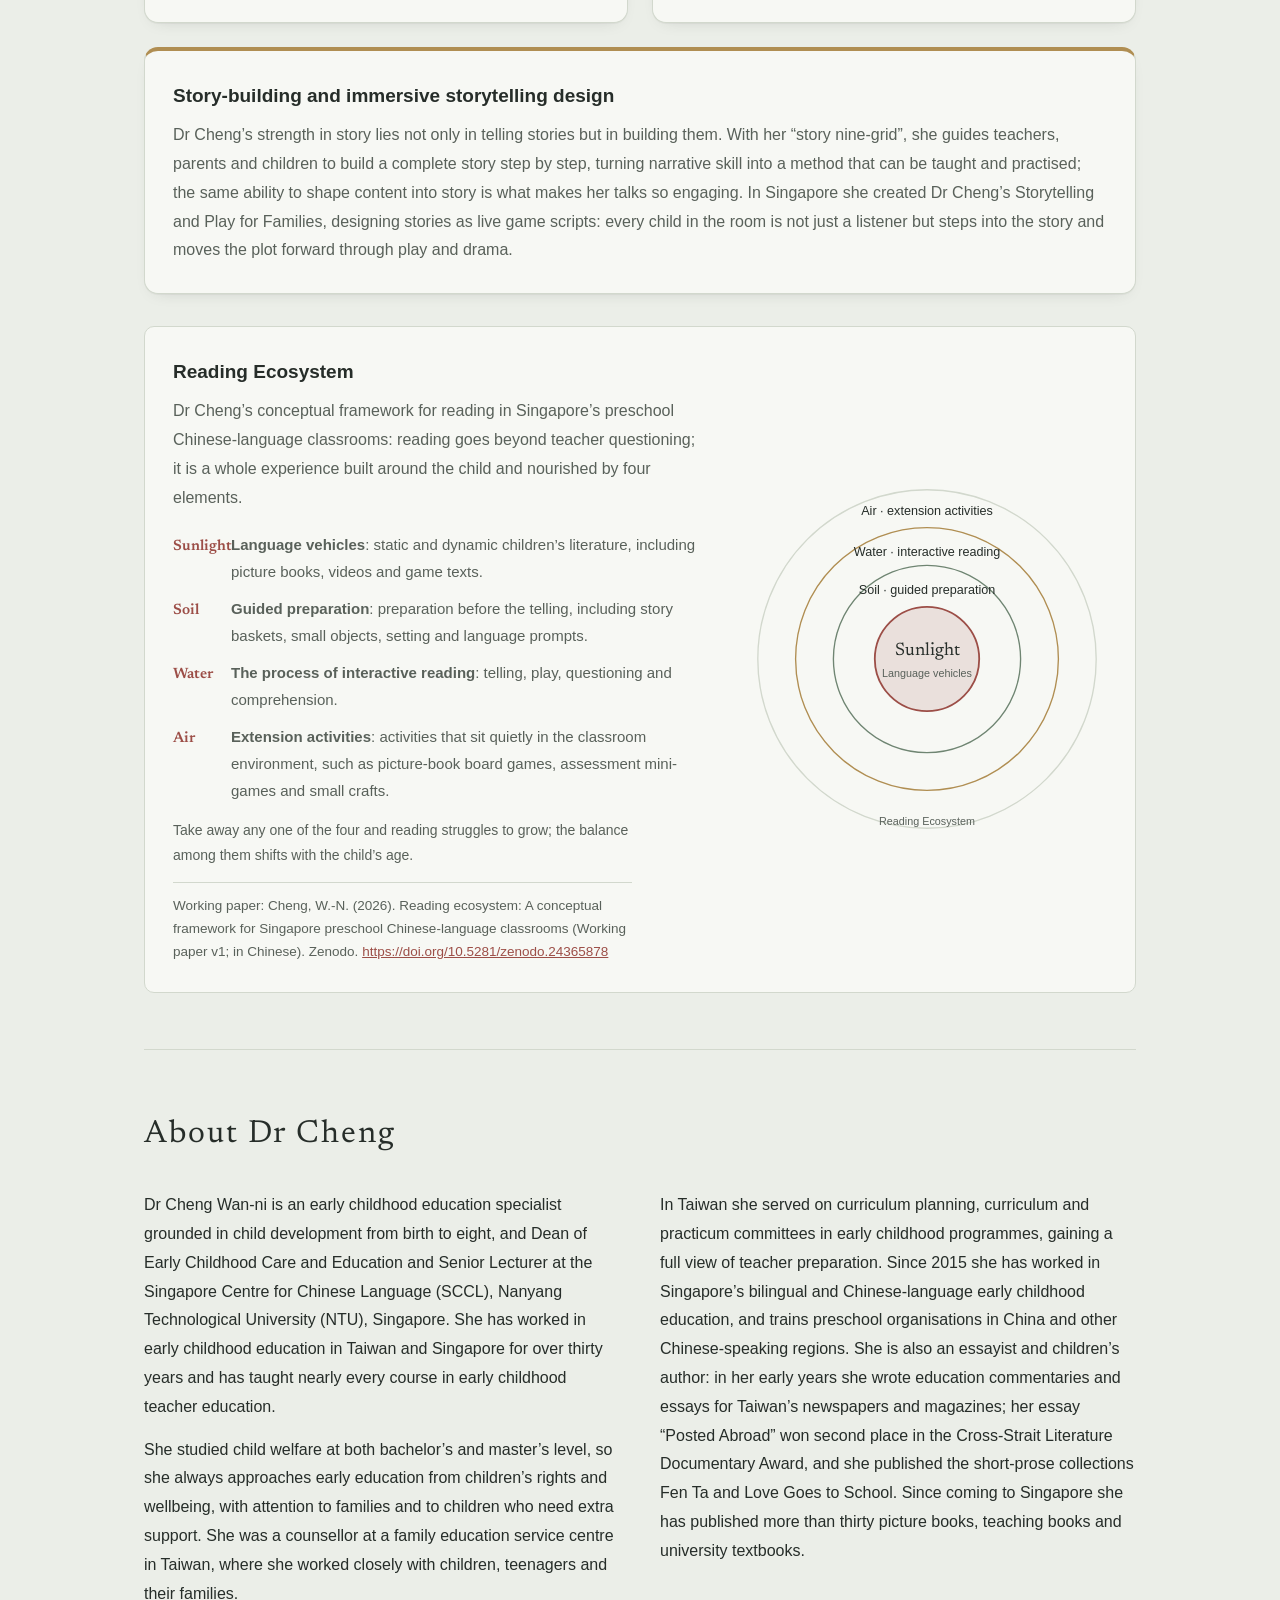
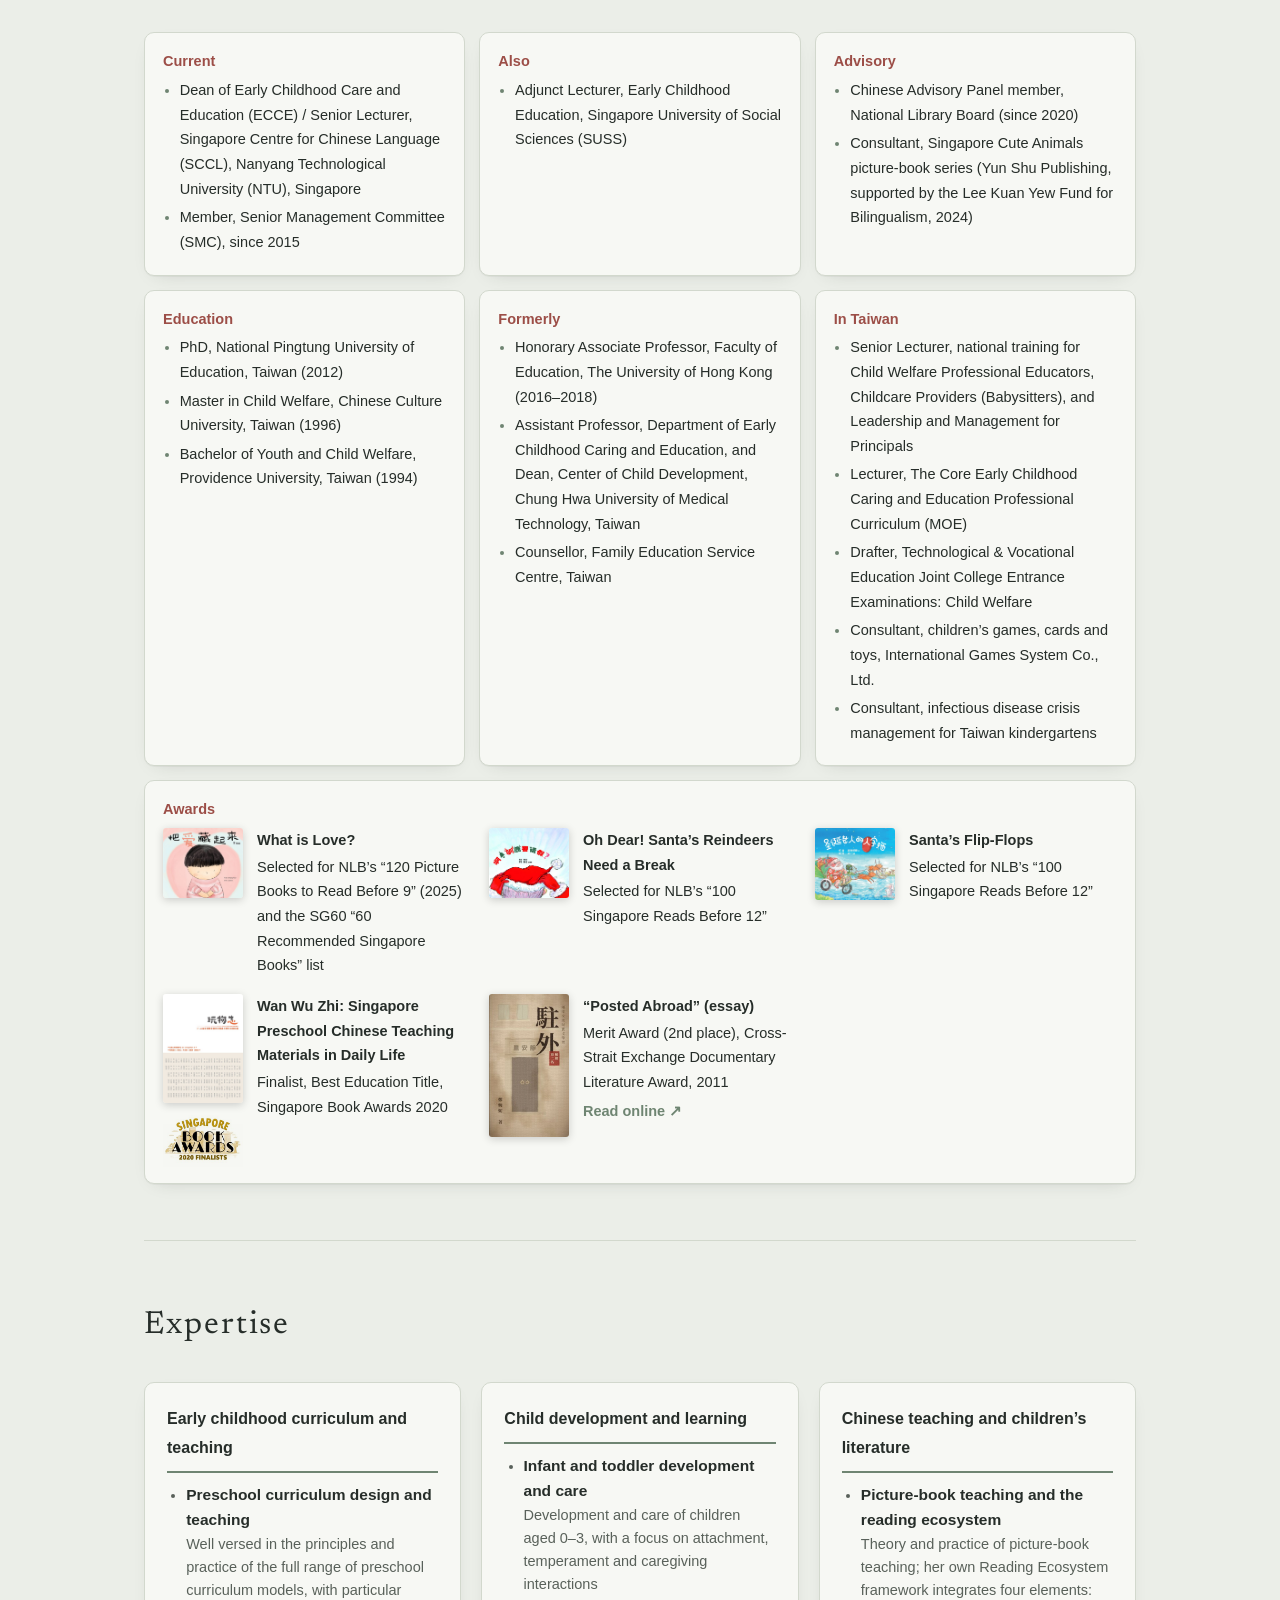
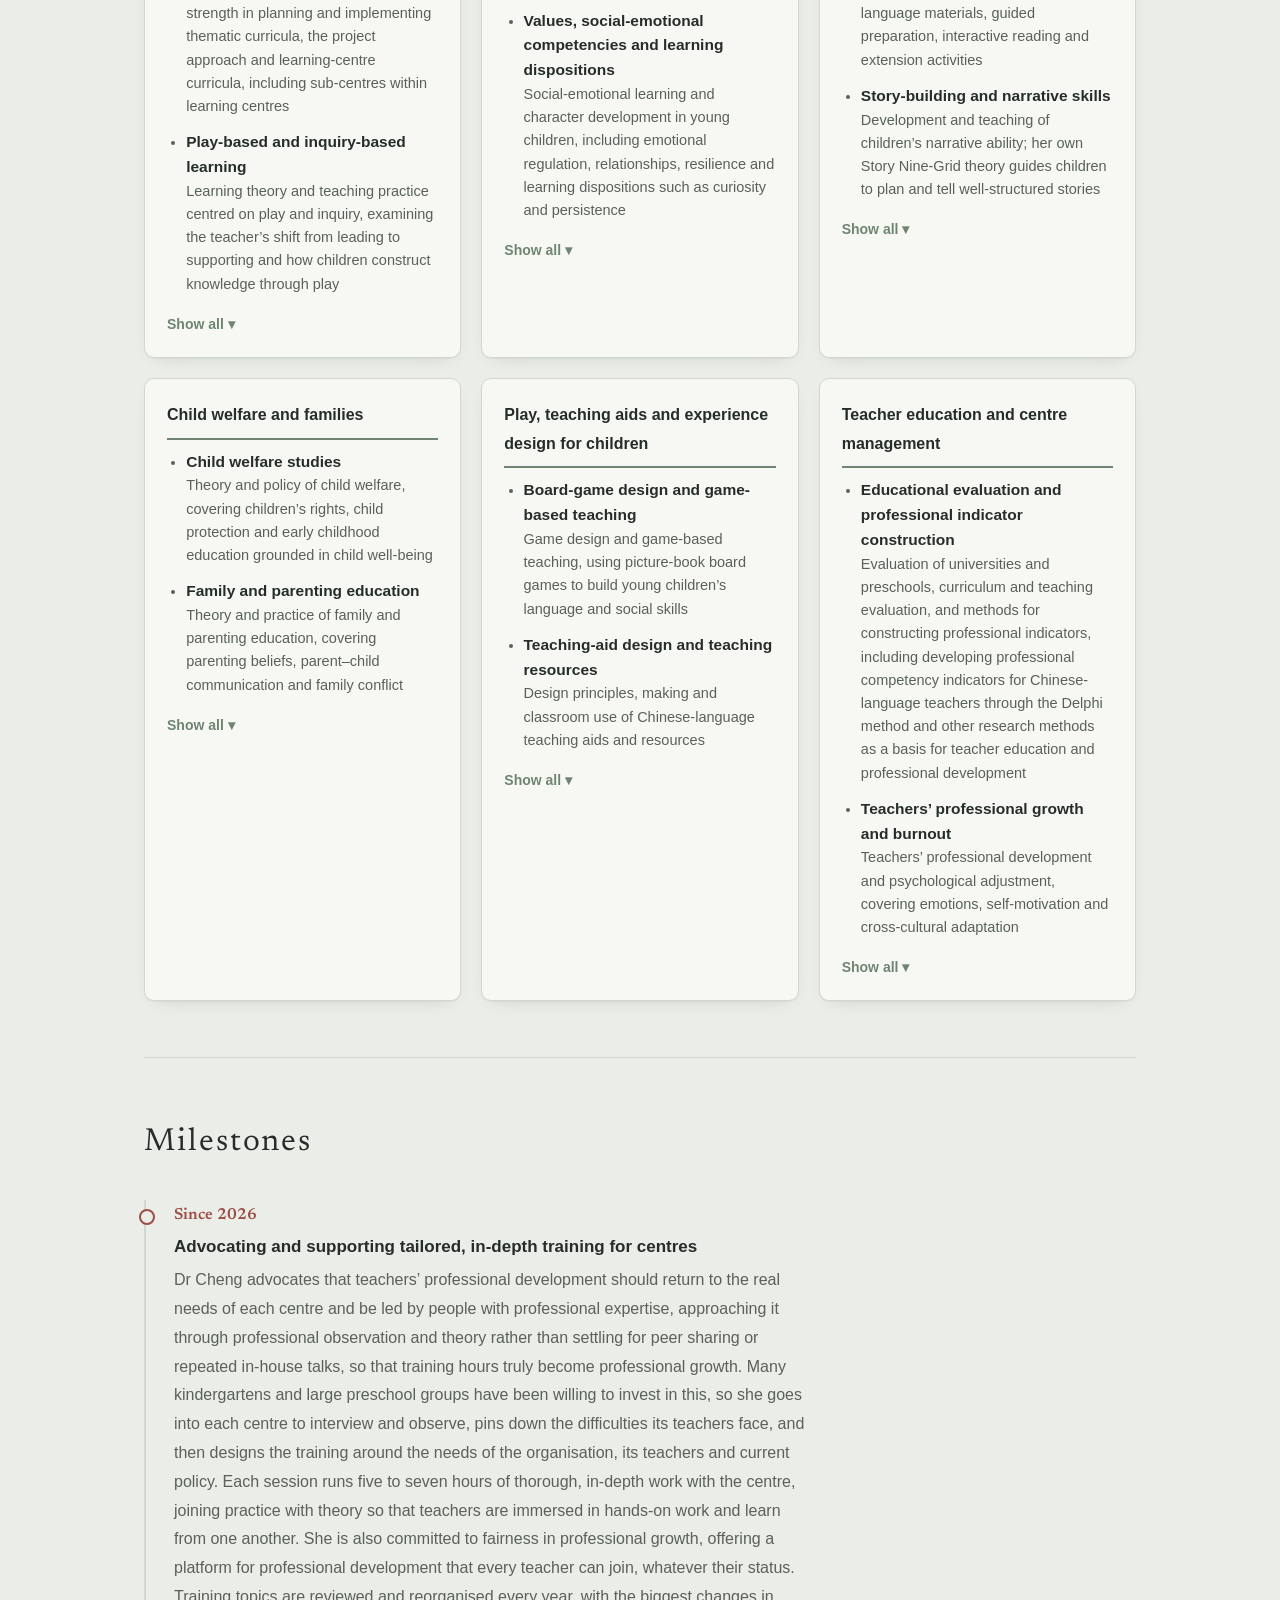
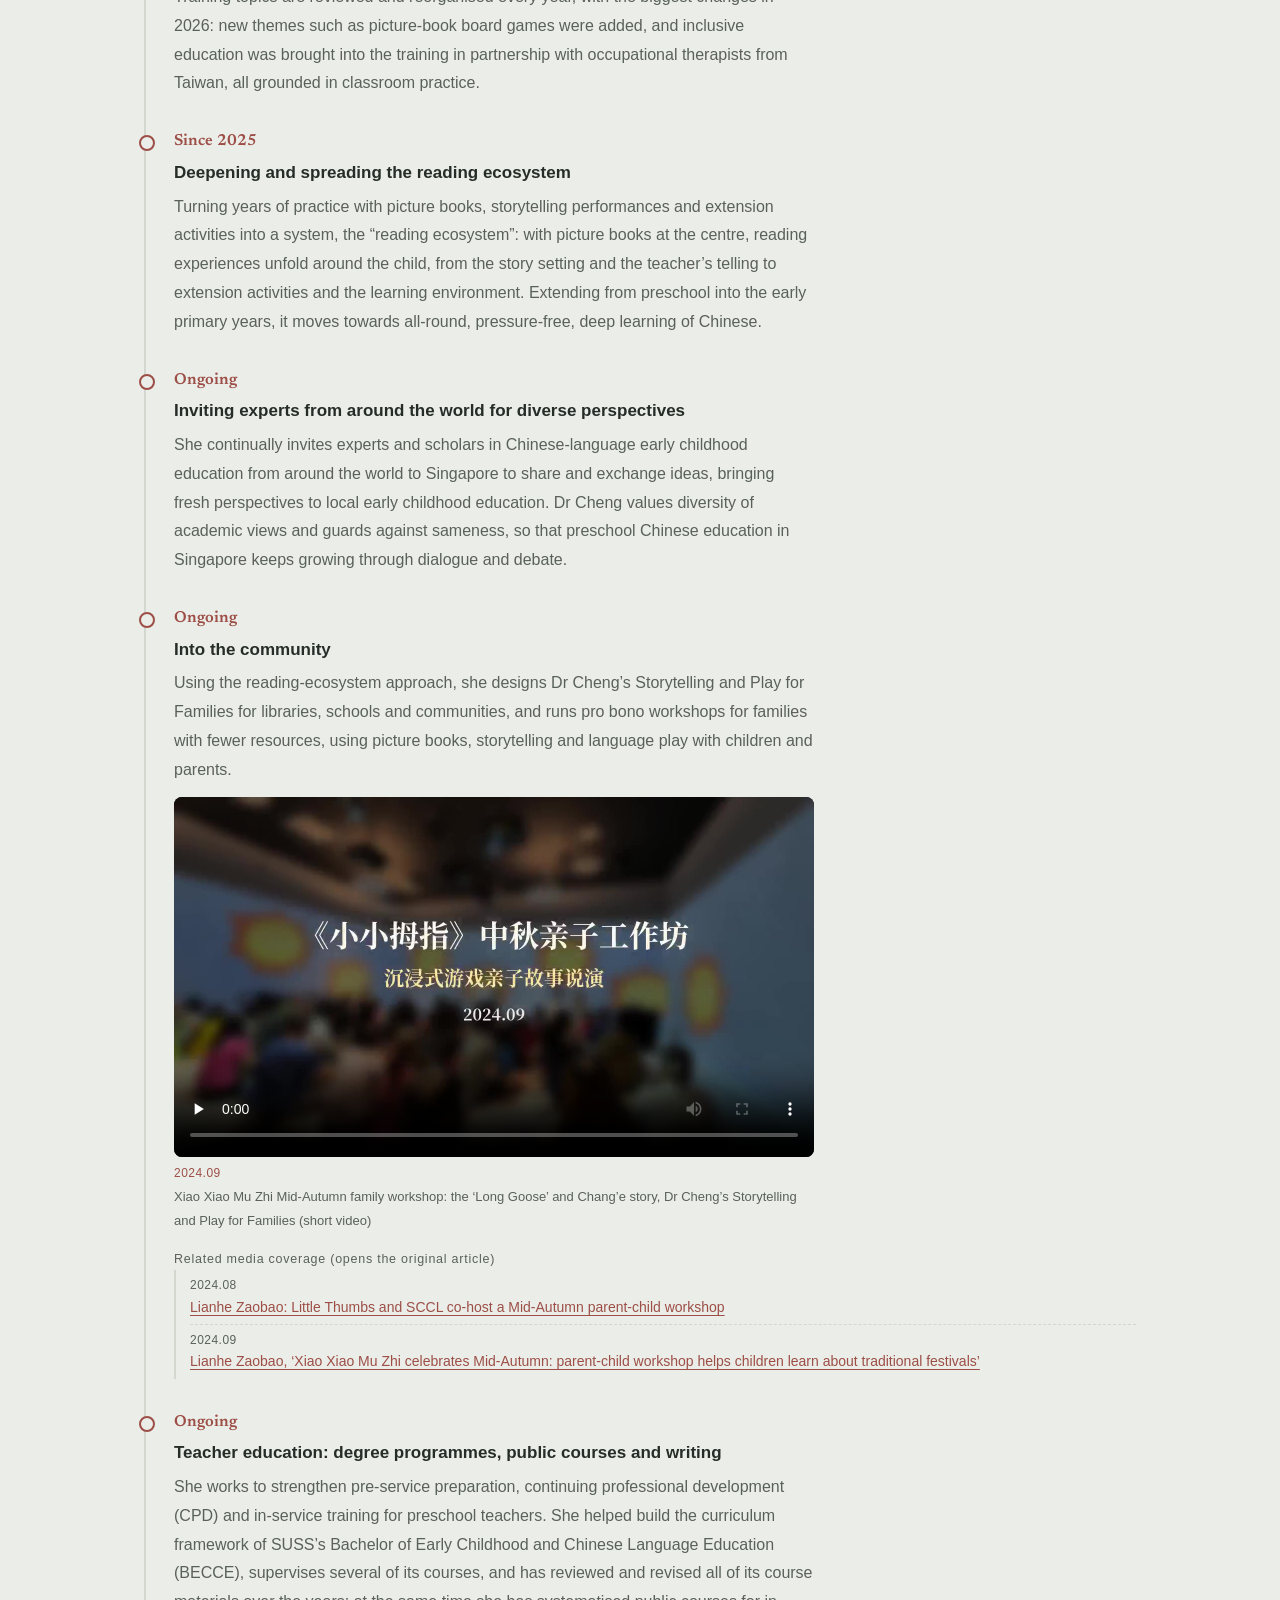
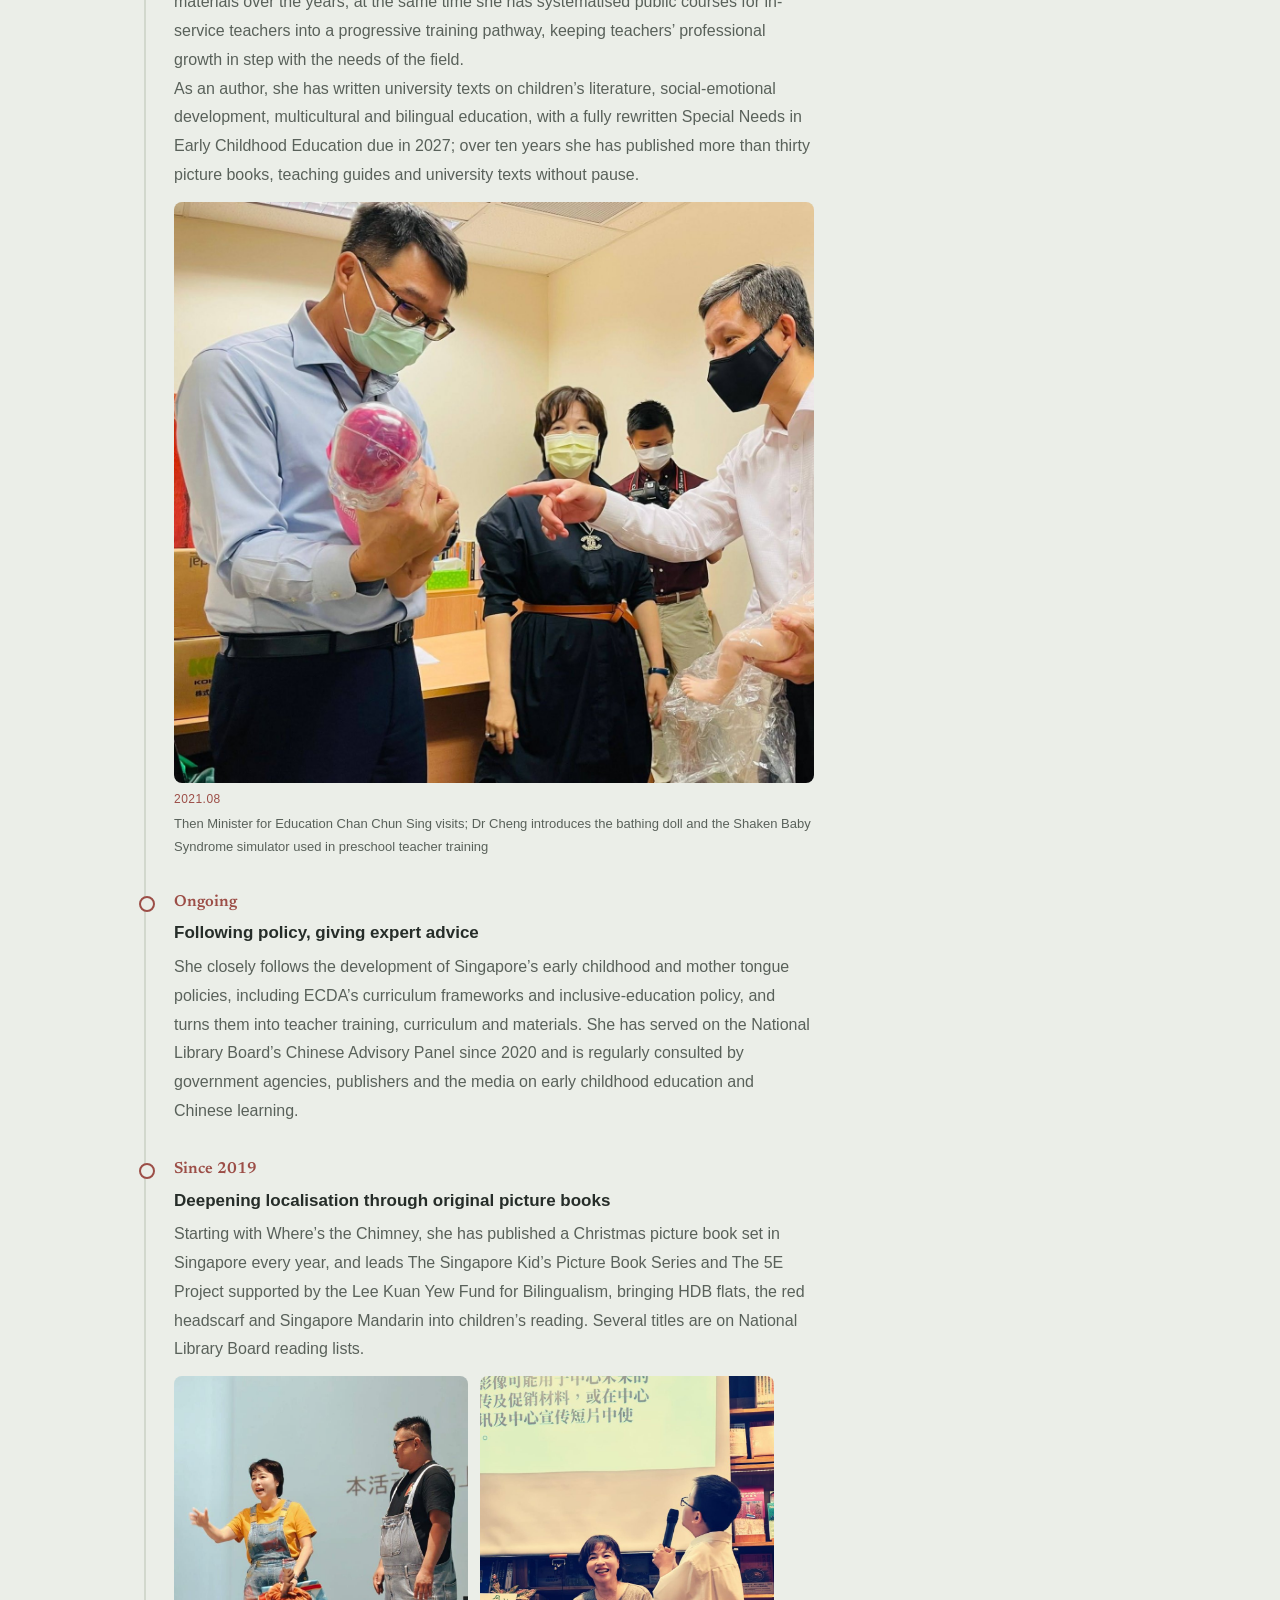
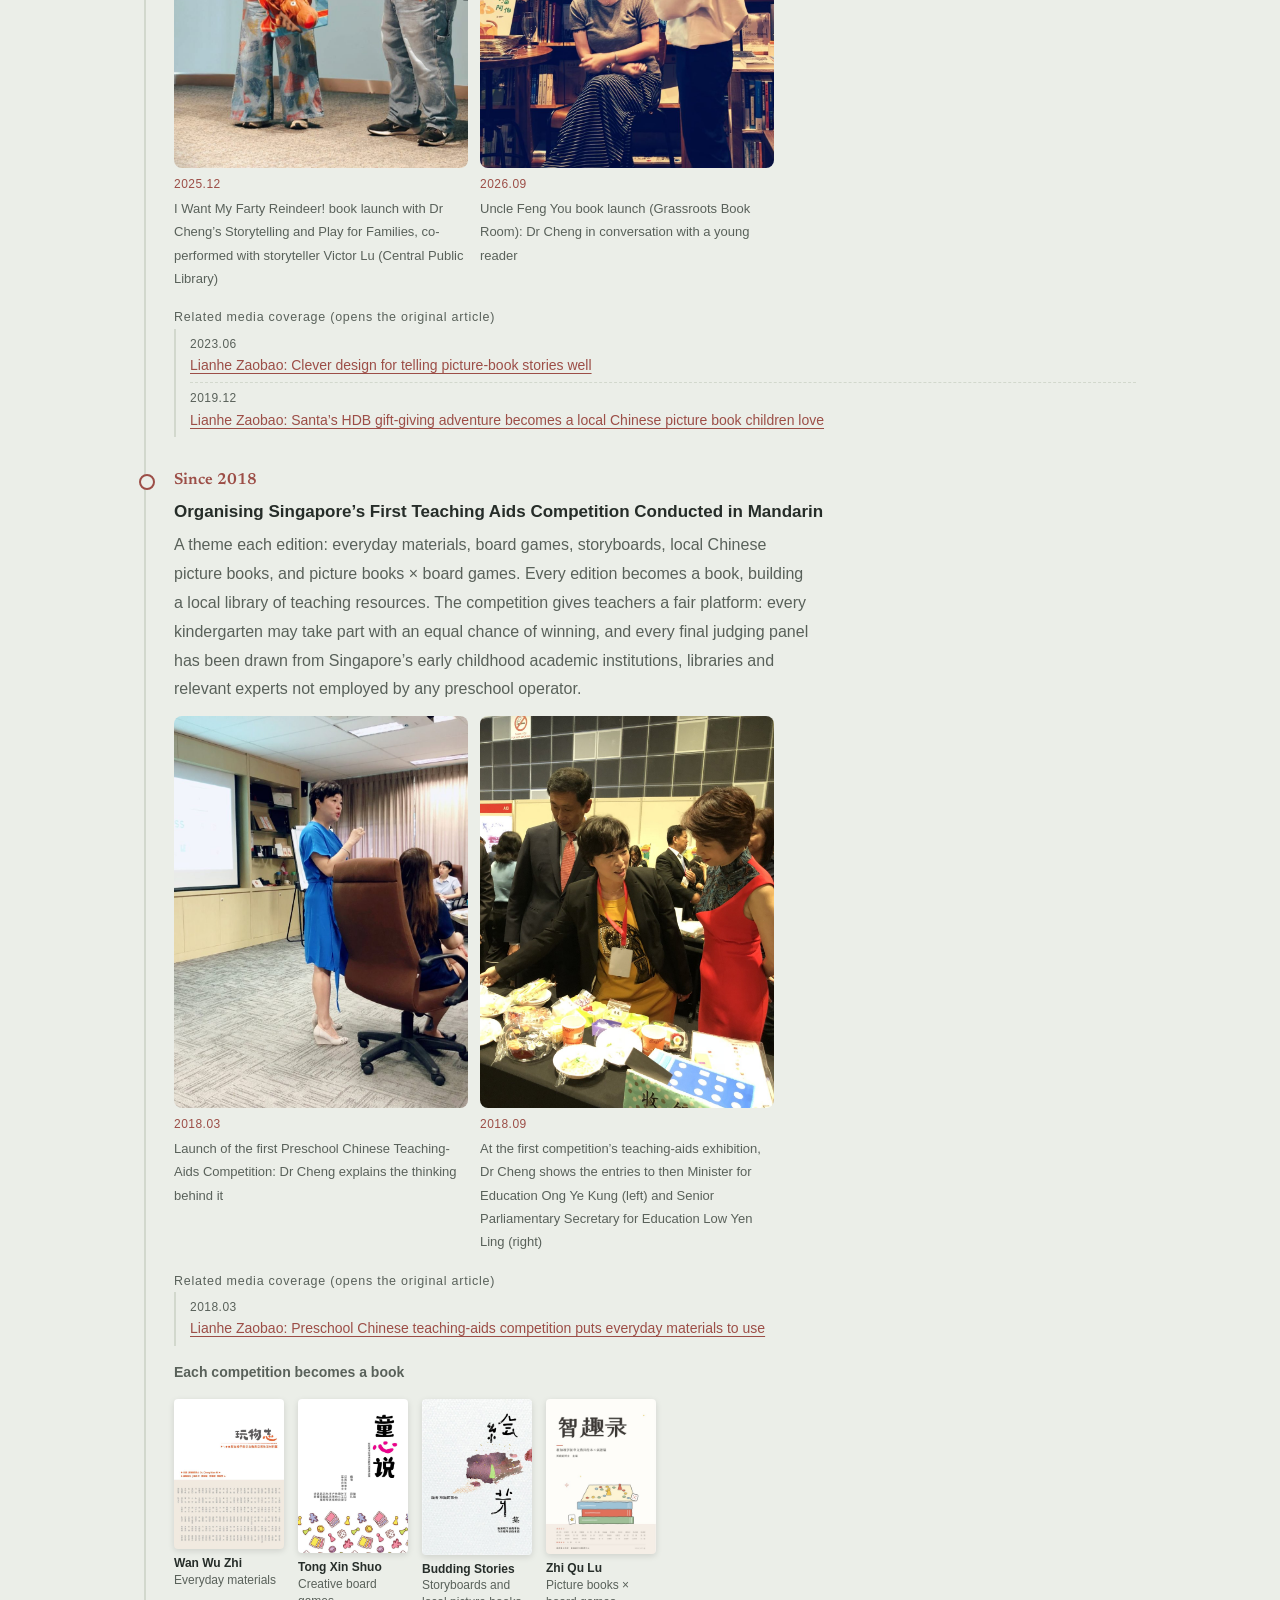
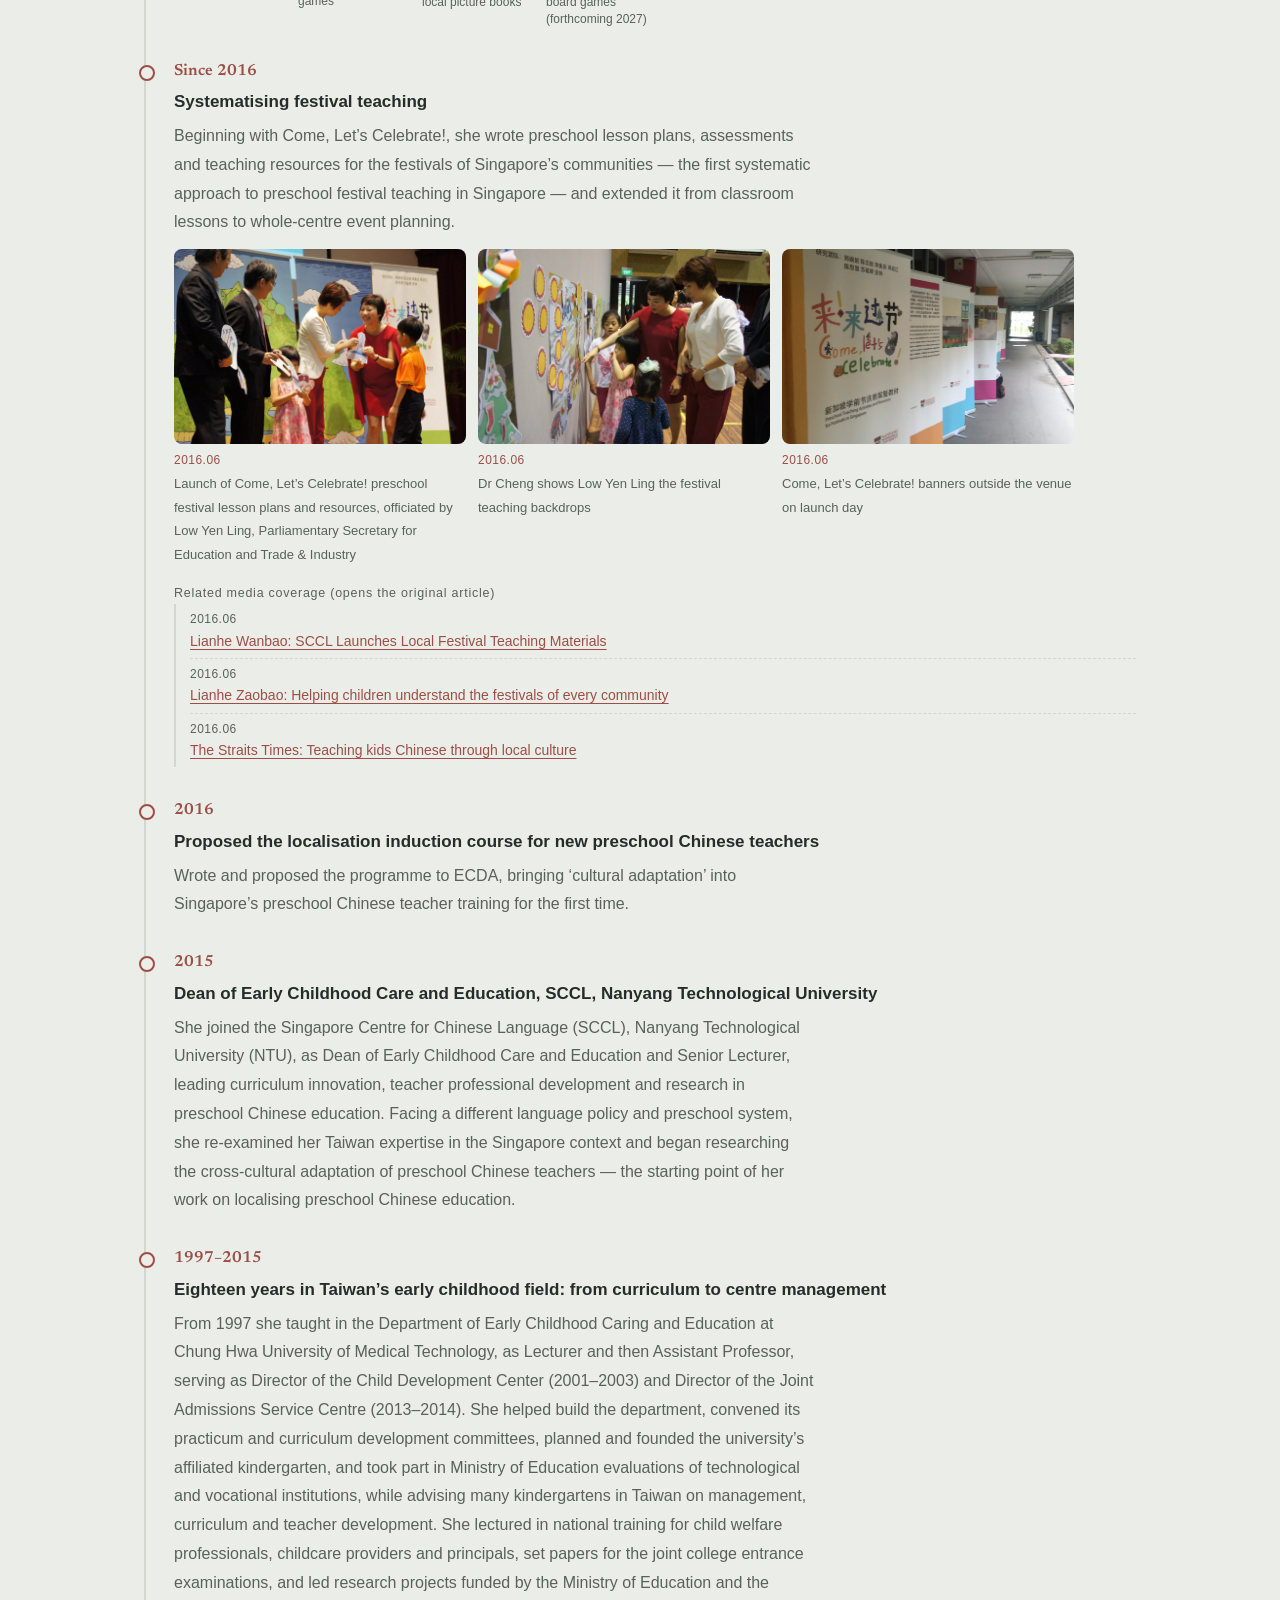
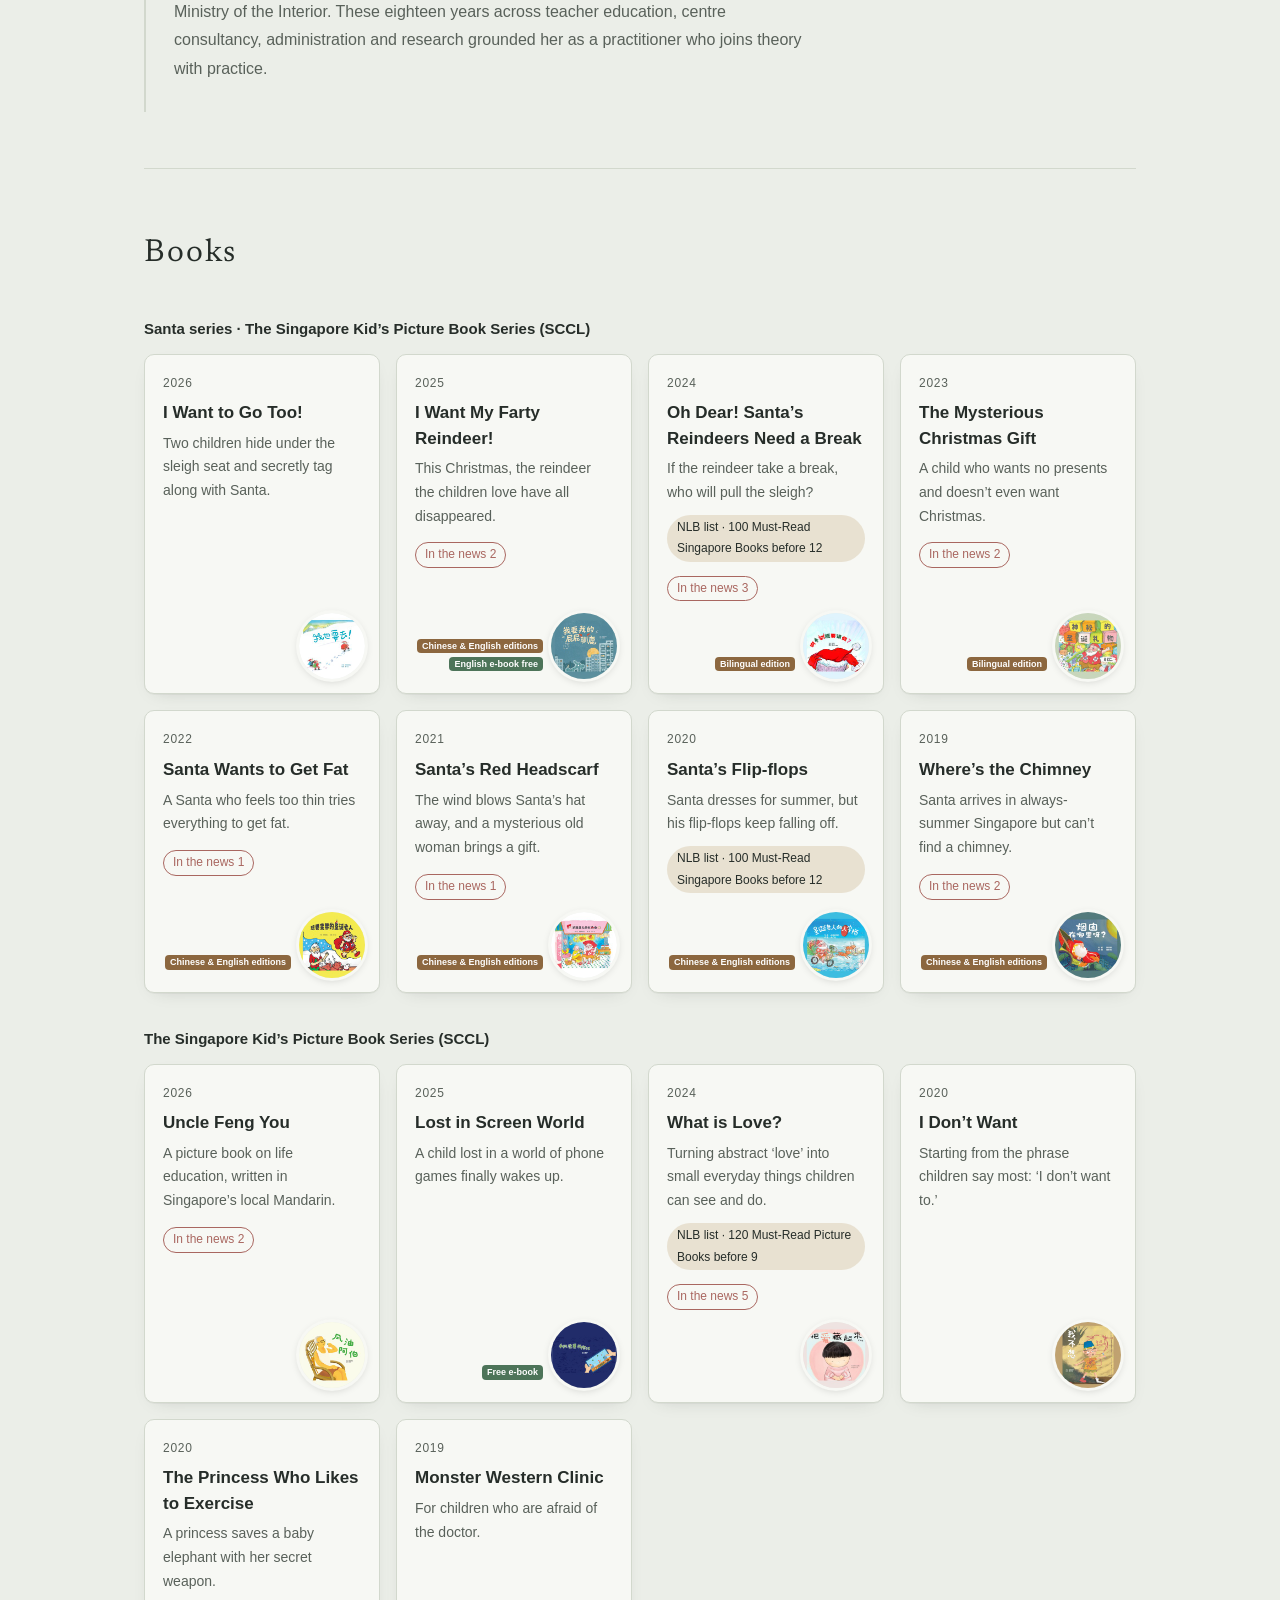
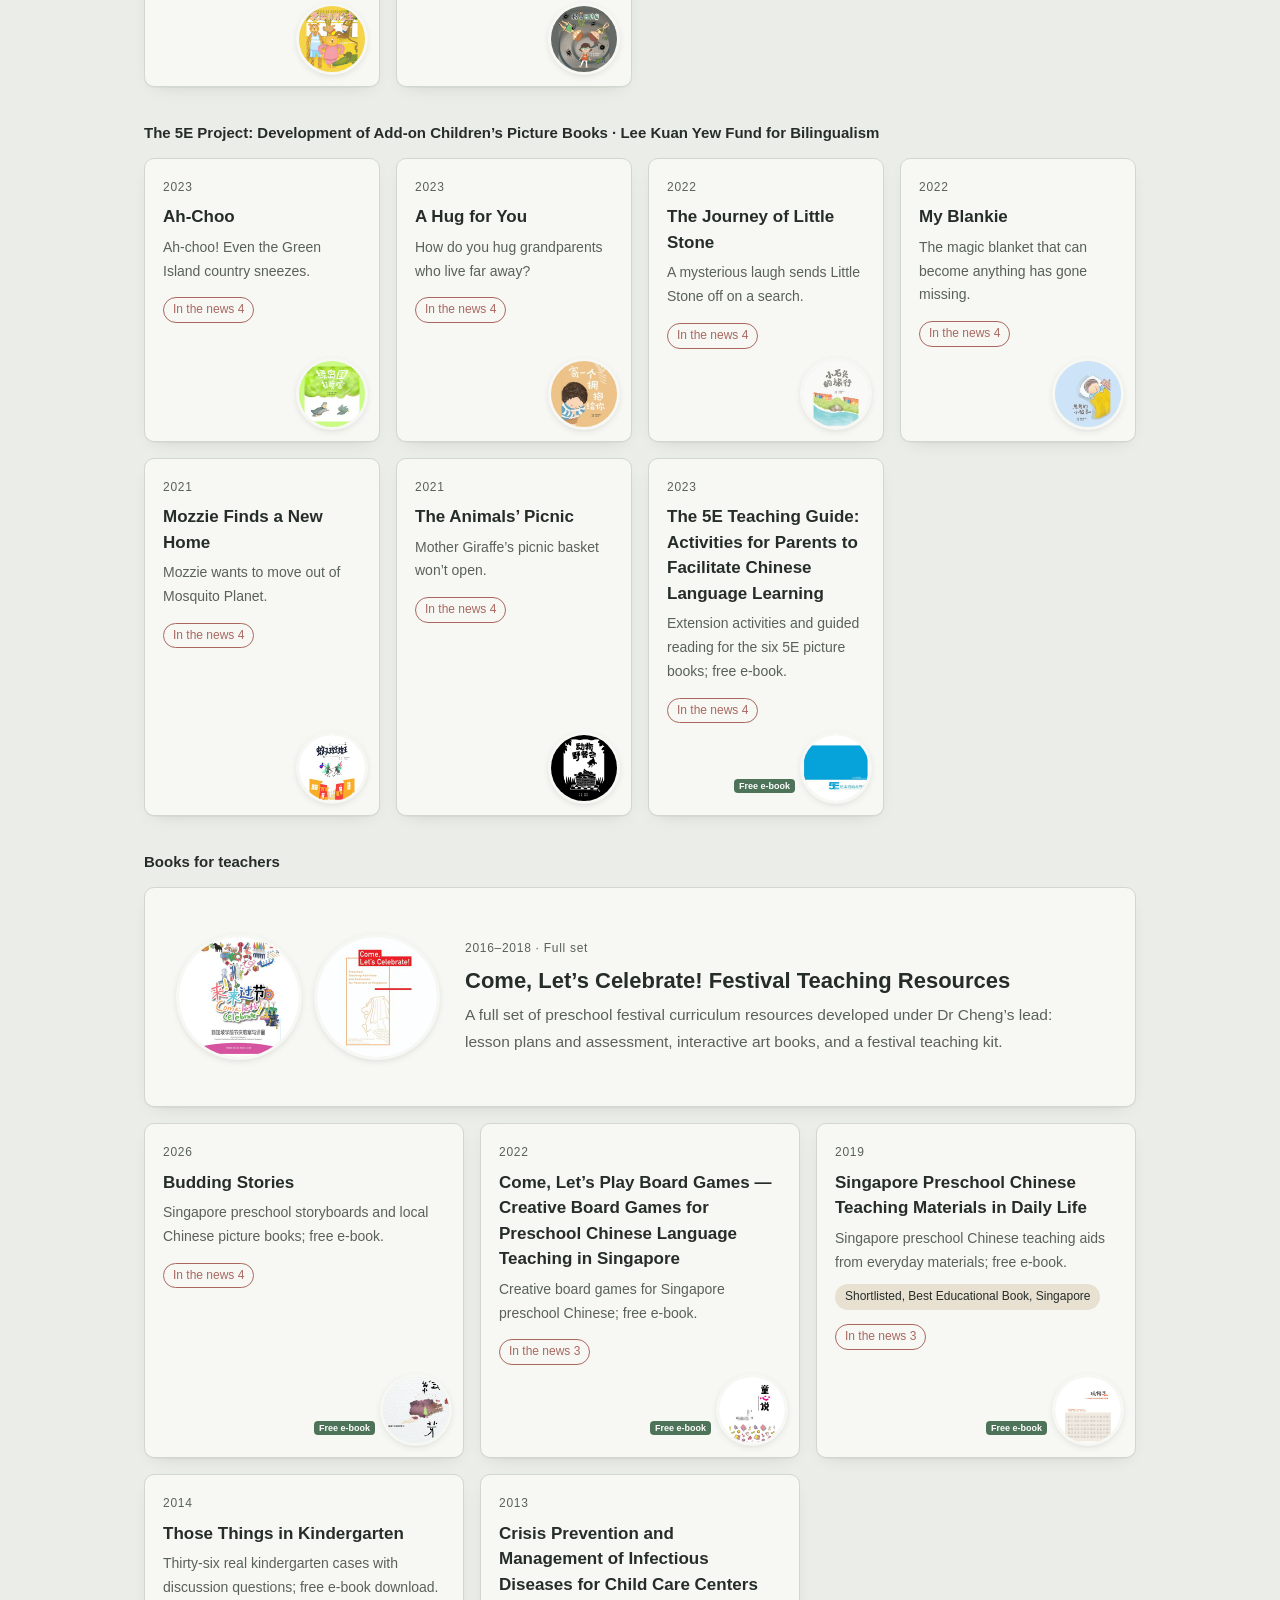
==== commit 00bd266a: "Remove forthcoming festival book from site Co-Authored-By: Claude Opus 5.5 <noreply@anthropic.com> C" ====
--- a/en.html
+++ b/en.html
@@ -10,7 +10,7 @@
 <link rel="alternate" hreflang="zh-Hans" href="https://drchengwanni.com/"><link rel="alternate" hreflang="zh-Hant" href="https://drchengwanni.com/zh-hant"><link rel="alternate" hreflang="en" href="https://drchengwanni.com/en"><link rel="alternate" hreflang="x-default" href="https://drchengwanni.com/">
 <meta property="og:type" content="profile"><meta property="og:title" content="Dr Cheng Wan-ni 鄭婉妮 | Child Development & Early Chinese Reading Specialist, Singapore"><meta property="og:description" content="Dr Cheng Wan-ni (Cheng Wanni, 鄭婉妮 / 郑婉妮) is Dean of Early Childhood Care and Education and Senior Lecturer at the Singapore Centre for Chinese Language (SCCL), Nanyang Technological University (NTU), Singapore: an early childhood education and children’s literature specialist with 30 years’ experience and more than 30 picture books, teaching books and university texts, and creator of Dr Cheng’s Storytelling and Play for Families."><meta property="og:url" content="https://drchengwanni.com/en"><meta property="og:image" content="https://drchengwanni.com/img/portrait.jpg">
 <meta property="og:site_name" content="Dr Cheng Wan-ni 鄭婉妮博士"><meta property="og:locale" content="en_GB"><meta property="og:image:alt" content="Dr Cheng Wan-ni 鄭婉妮 | Child Development & Early Chinese Reading Specialist, Singapore"><meta name="twitter:card" content="summary_large_image"><meta name="twitter:title" content="Dr Cheng Wan-ni 鄭婉妮 | Child Development & Early Chinese Reading Specialist, Singapore"><meta name="twitter:description" content="Dr Cheng Wan-ni (Cheng Wanni, 鄭婉妮 / 郑婉妮) is Dean of Early Childhood Care and Education and Senior Lecturer at the Singapore Centre for Chinese Language (SCCL), Nanyang Technological University (NTU), Singapore: an early childhood education and children’s literature specialist with 30 years’ experience and more than 30 picture books, teaching books and university texts, and creator of Dr Cheng’s Storytelling and Play for Families."><meta name="twitter:image" content="https://drchengwanni.com/img/portrait.jpg">
-<script type="application/ld+json">{"@context": "https://schema.org", "@graph": [{"@type": "ProfilePage", "@id": "https://drchengwanni.com/en#profilepage", "url": "https://drchengwanni.com/en", "name": "Dr Cheng Wan-ni 鄭婉妮 | Child Development & Early Chinese Reading Specialist, Singapore", "description": "Dr Cheng Wan-ni (Cheng Wanni, 鄭婉妮 / 郑婉妮) is Dean of Early Childhood Care and Education and Senior Lecturer at the Singapore Centre for Chinese Language (SCCL), Nanyang Technological University (NTU), Singapore: an early childhood education and children’s literature specialist with 30 years’ experience and more than 30 picture books, teaching books and university texts, and creator of Dr Cheng’s Storytelling and Play for Families.", "inLanguage": "en", "mainEntity": {"@id": "https://drchengwanni.com/#person"}, "about": {"@id": "https://drchengwanni.com/#person"}, "isPartOf": {"@type": "WebSite", "@id": "https://drchengwanni.com/#website", "url": "https://drchengwanni.com/", "name": "Dr Cheng Wan-ni 鄭婉妮博士"}, "primaryImageOfPage": {"@type": "ImageObject", "url": "https://drchengwanni.com/img/portrait.jpg"}, "dateModified": "2026-11-23T21:38:45+08:00"}, {"@type": "Person", "name": "郑婉妮", "@id": "https://drchengwanni.com/#person", "alternateName": ["鄭婉妮", "鄭婉妮博士", "郑婉妮博士", "Dr Cheng Wan-ni", "Cheng Wan-ni", "Cheng Wanni", "Wanni Cheng", "Dr Cheng Wanni", "Wan-ni Cheng"], "image": "https://drchengwanni.com/img/portrait.jpg", "honorificPrefix": "Dr", "jobTitle": "Dean of Early Childhood Care and Education (ECCE) and Senior Lecturer", "worksFor": {"@type": "Organization", "name": "Singapore Centre for Chinese Language (SCCL) 新加坡华文教研中心", "parentOrganization": {"@type": "CollegeOrUniversity", "name": "Nanyang Technological University (NTU), Singapore 南洋理工大学"}}, "alumniOf": "National Pingtung University of Education", "url": "https://drchengwanni.com/", "knowsAbout": ["early childhood education", "children's literature", "Chinese reading", "picture books", "preschool Chinese language education", "board games for children", "storytelling", "narrative skills", "immersive story design", "沉浸式游戏亲子故事说演", "Dr Cheng's Storytelling and Play for Families"], "sameAs": ["https://orcid.org/0009-0001-5829-668X", "https://sccl.sg/en/about/staff/125-dean/182-dr-cheng-wan-ni", "https://www.sccl.sg/zh/about/staff-cn/126-dean/272-dr-cheng-wan-ni", "https://afcc.com.sg/2019/lightbox-speaker/cheng-wan-ni.html"], "identifier": {"@type": "PropertyValue", "propertyID": "ORCID", "value": "0009-0001-5829-668X"}, "affiliation": [{"@type": "Organization", "name": "Singapore University of Social Sciences (SUSS)", "description": "Adjunct Lecturer 兼任讲师"}], "description": "Dr Cheng Wan-ni (Cheng Wanni, 鄭婉妮 / 郑婉妮) is Dean of Early Childhood Care and Education and Senior Lecturer at the Singapore Centre for Chinese Language (SCCL), Nanyang Technological University (NTU), Singapore: an early childhood education and children’s literature specialist with 30 years’ experience and more than 30 picture books, teaching books and university texts, and creator of Dr Cheng’s Storytelling and Play for Families."}, {"@type": "Book", "name": "烟囱在哪里呀？", "alternateName": "Where's the Chimney?", "author": {"@id": "https://drchengwanni.com/#person"}}, {"@type": "Book", "name": "圣诞老人的人字拖", "alternateName": "Santa's Flip-Flops", "author": {"@id": "https://drchengwanni.com/#person"}}, {"@type": "Book", "name": "圣诞老人的红头巾", "alternateName": "Santa's Red Headscarf", "author": {"@id": "https://drchengwanni.com/#person"}}, {"@type": "Book", "name": "想要变胖的圣诞老人", "alternateName": "Santa Wants to Get Fat", "author": {"@id": "https://drchengwanni.com/#person"}}, {"@type": "Book", "name": "神秘的圣诞礼物", "alternateName": "The Mysterious Christmas Gift", "author": {"@id": "https://drchengwanni.com/#person"}}, {"@type": "Book", "name": "啊！驯鹿要请假？", "alternateName": "Oh Dear! Santa's Reindeers Need a Break", "author": {"@id": "https://drchengwanni.com/#person"}}, {"@type": "Book", "name": "我要我的屁屁驯鹿！", "alternateName": "I Want My Farty Reindeer!", "author": {"@id": "https://drchengwanni.com/#person"}}, {"@type": "Book", "name": "我也要去！", "alternateName": "I Want to Go Too!", "author": {"@id": "https://drchengwanni.com/#person"}}, {"@type": "Book", "name": "风油阿伯", "alternateName": "Uncle Feng You", "author": {"@id": "https://drchengwanni.com/#person"}}, {"@type": "Book", "name": "把爱藏起来", "alternateName": "What is Love?", "author": {"@id": "https://drchengwanni.com/#person"}}, {"@type": "Book", "name": "手机世界历险记", "alternateName": "Lost in Screen World", "author": {"@id": "https://drchengwanni.com/#person"}}, {"@type": "Book", "name": "我不想", "author": {"@id": "https://drchengwanni.com/#person"}}, {"@type": "Book", "name": "怪兽西药房", "author": {"@id": "https://drchengwanni.com/#person"}}, {"@type": "Book", "name": "爱运动的公主", "alternateName": "The Princess Who Likes to Exercise", "author": {"@id": "https://drchengwanni.com/#person"}}, {"@type": "Book", "name": "绿岛国打喷嚏", "alternateName": "Ah-Choo!", "author": {"@id": "https://drchengwanni.com/#person"}}, {"@type": "Book", "name": "蚊子斑斑", "alternateName": "Mozzie Finds a New Home", "author": {"@id": "https://drchengwanni.com/#person"}}, {"@type": "Book", "name": "动物野餐会", "alternateName": "The Animals' Picnic", "author": {"@id": "https://drchengwanni.com/#person"}}, {"@type": "Book", "name": "小石头的旅行", "author": {"@id": "https://drchengwanni.com/#person"}}, {"@type": "Book", "name": "寄一个拥抱给你", "alternateName": "A Hug for You!", "author": {"@id": "https://drchengwanni.com/#person"}}, {"@type": "Book", "name": "弟弟的小被子", "alternateName": "My Blankie", "author": {"@id": "https://drchengwanni.com/#person"}}, {"@type": "Book", "name": "5E绘本活动导读", "alternateName": "The 5E Teaching Guide: Activities for Teachers and Parents to Facilitate Chinese Language Learning", "author": {"@id": "https://drchengwanni.com/#person"}}, {"@type": "Book", "name": "来！来过节节庆教材开发", "alternateName": "Come, Let's Celebrate! Festival Teaching Resources", "author": {"@id": "https://drchengwanni.com/#person"}}, {"@type": "Book", "name": "来！来过节英文版", "alternateName": "Come, Let's Celebrate! Preschool Teaching Activities and Evaluation for Festivals of Singapore", "author": {"@id": "https://drchengwanni.com/#person"}}, {"@type": "Book", "name": "玩物志", "author": {"@id": "https://drchengwanni.com/#person"}}, {"@type": "Book", "name": "童心说", "author": {"@id": "https://drchengwanni.com/#person"}}, {"@type": "Book", "name": "绘芽集", "author": {"@id": "https://drchengwanni.com/#person"}}, {"@type": "Book", "name": "幼儿园那些事", "alternateName": "Those Things in Kindergarten", "author": {"@id": "https://drchengwanni.com/#person"}}, {"@type": "Book", "name": "幼儿园传染病危机预防与管理", "alternateName": "Crisis Prevention and Management of Infectious Diseases for Child Care Centers", "author": {"@id": "https://drchengwanni.com/#person"}}, {"@type": "Book", "name": "学前儿童文学", "alternateName": "Children's Literature for Early Childhood", "author": {"@id": "https://drchengwanni.com/#person"}}, {"@type": "Book", "name": "发展幼儿的社交情绪与技能", "alternateName": "Developing Social and Emotional Competence in Young Children", "author": {"@id": "https://drchengwanni.com/#person"}}, {"@type": "Book", "name": "多元文化教育与双语教育", "alternateName": "Multicultural Education and Bilingual Education", "author": {"@id": "https://drchengwanni.com/#person"}}, {"@type": "Book", "name": "学前特殊儿童教育", "alternateName": "Supporting Children with Special Needs", "author": {"@id": "https://drchengwanni.com/#person"}}, {"@type": "Book", "name": "幼儿阶段的戏剧与华语文教学", "alternateName": "Early Childhood Creative Drama and Chinese Language Education", "author": {"@id": "https://drchengwanni.com/#person"}}, {"@type": "Book", "name": "学前资讯科技和华文教学的整合", "alternateName": "Integrating ICT in Teaching and Learning Chinese in Early Childhood Education", "author": {"@id": "https://drchengwanni.com/#person"}}, {"@type": "Book", "name": "儿童发展评量", "alternateName": "Assessment and Intervention", "author": {"@id": "https://drchengwanni.com/#person"}}, {"@type": "Book", "name": "学前教育科研方法", "alternateName": "Research Methods for Early Childhood Education", "author": {"@id": "https://drchengwanni.com/#person"}}, {"@type": "Book", "name": "新加坡学前华文教育：发展、现场与在地实践", "author": {"@id": "https://drchengwanni.com/#person"}}, {"@type": "Book", "name": "从课室到全园：新加坡幼儿园的节庆教学与活动企划", "author": {"@id": "https://drchengwanni.com/#person"}}, {"@type": "Book", "name": "智趣录：新加坡学前华文教具绘本桌游篇", "author": {"@id": "https://drchengwanni.com/#person"}}, {"@type": "ScholarlyArticle", "name": "阅读生态系：新加坡学前华语文教室的概念架构（工作论文 v1）", "alternateName": "Reading ecosystem: A conceptual framework for Singapore preschool Chinese-language classrooms", "datePublished": "2026", "publisher": {"@type": "Organization", "name": "Zenodo"}, "identifier": "https://doi.org/10.5281/zenodo.24365878", "url": "https://doi.org/10.5281/zenodo.24365878", "author": {"@id": "https://drchengwanni.com/#person"}}]}</script>
+<script type="application/ld+json">{"@context": "https://schema.org", "@graph": [{"@type": "ProfilePage", "@id": "https://drchengwanni.com/en#profilepage", "url": "https://drchengwanni.com/en", "name": "Dr Cheng Wan-ni 鄭婉妮 | Child Development & Early Chinese Reading Specialist, Singapore", "description": "Dr Cheng Wan-ni (Cheng Wanni, 鄭婉妮 / 郑婉妮) is Dean of Early Childhood Care and Education and Senior Lecturer at the Singapore Centre for Chinese Language (SCCL), Nanyang Technological University (NTU), Singapore: an early childhood education and children’s literature specialist with 30 years’ experience and more than 30 picture books, teaching books and university texts, and creator of Dr Cheng’s Storytelling and Play for Families.", "inLanguage": "en", "mainEntity": {"@id": "https://drchengwanni.com/#person"}, "about": {"@id": "https://drchengwanni.com/#person"}, "isPartOf": {"@type": "WebSite", "@id": "https://drchengwanni.com/#website", "url": "https://drchengwanni.com/", "name": "Dr Cheng Wan-ni 鄭婉妮博士"}, "primaryImageOfPage": {"@type": "ImageObject", "url": "https://drchengwanni.com/img/portrait.jpg"}, "dateModified": "2026-11-23T23:38:21+08:00"}, {"@type": "Person", "name": "郑婉妮", "@id": "https://drchengwanni.com/#person", "alternateName": ["鄭婉妮", "鄭婉妮博士", "郑婉妮博士", "Dr Cheng Wan-ni", "Cheng Wan-ni", "Cheng Wanni", "Wanni Cheng", "Dr Cheng Wanni", "Wan-ni Cheng"], "image": "https://drchengwanni.com/img/portrait.jpg", "honorificPrefix": "Dr", "jobTitle": "Dean of Early Childhood Care and Education (ECCE) and Senior Lecturer", "worksFor": {"@type": "Organization", "name": "Singapore Centre for Chinese Language (SCCL) 新加坡华文教研中心", "parentOrganization": {"@type": "CollegeOrUniversity", "name": "Nanyang Technological University (NTU), Singapore 南洋理工大学"}}, "alumniOf": "National Pingtung University of Education", "url": "https://drchengwanni.com/", "knowsAbout": ["early childhood education", "children's literature", "Chinese reading", "picture books", "preschool Chinese language education", "board games for children", "storytelling", "narrative skills", "immersive story design", "沉浸式游戏亲子故事说演", "Dr Cheng's Storytelling and Play for Families"], "sameAs": ["https://orcid.org/0009-0001-5829-668X", "https://sccl.sg/en/about/staff/125-dean/182-dr-cheng-wan-ni", "https://www.sccl.sg/zh/about/staff-cn/126-dean/272-dr-cheng-wan-ni", "https://afcc.com.sg/2019/lightbox-speaker/cheng-wan-ni.html"], "identifier": {"@type": "PropertyValue", "propertyID": "ORCID", "value": "0009-0001-5829-668X"}, "affiliation": [{"@type": "Organization", "name": "Singapore University of Social Sciences (SUSS)", "description": "Adjunct Lecturer 兼任讲师"}], "description": "Dr Cheng Wan-ni (Cheng Wanni, 鄭婉妮 / 郑婉妮) is Dean of Early Childhood Care and Education and Senior Lecturer at the Singapore Centre for Chinese Language (SCCL), Nanyang Technological University (NTU), Singapore: an early childhood education and children’s literature specialist with 30 years’ experience and more than 30 picture books, teaching books and university texts, and creator of Dr Cheng’s Storytelling and Play for Families."}, {"@type": "Book", "name": "烟囱在哪里呀？", "alternateName": "Where's the Chimney?", "author": {"@id": "https://drchengwanni.com/#person"}}, {"@type": "Book", "name": "圣诞老人的人字拖", "alternateName": "Santa's Flip-Flops", "author": {"@id": "https://drchengwanni.com/#person"}}, {"@type": "Book", "name": "圣诞老人的红头巾", "alternateName": "Santa's Red Headscarf", "author": {"@id": "https://drchengwanni.com/#person"}}, {"@type": "Book", "name": "想要变胖的圣诞老人", "alternateName": "Santa Wants to Get Fat", "author": {"@id": "https://drchengwanni.com/#person"}}, {"@type": "Book", "name": "神秘的圣诞礼物", "alternateName": "The Mysterious Christmas Gift", "author": {"@id": "https://drchengwanni.com/#person"}}, {"@type": "Book", "name": "啊！驯鹿要请假？", "alternateName": "Oh Dear! Santa's Reindeers Need a Break", "author": {"@id": "https://drchengwanni.com/#person"}}, {"@type": "Book", "name": "我要我的屁屁驯鹿！", "alternateName": "I Want My Farty Reindeer!", "author": {"@id": "https://drchengwanni.com/#person"}}, {"@type": "Book", "name": "我也要去！", "alternateName": "I Want to Go Too!", "author": {"@id": "https://drchengwanni.com/#person"}}, {"@type": "Book", "name": "风油阿伯", "alternateName": "Uncle Feng You", "author": {"@id": "https://drchengwanni.com/#person"}}, {"@type": "Book", "name": "把爱藏起来", "alternateName": "What is Love?", "author": {"@id": "https://drchengwanni.com/#person"}}, {"@type": "Book", "name": "手机世界历险记", "alternateName": "Lost in Screen World", "author": {"@id": "https://drchengwanni.com/#person"}}, {"@type": "Book", "name": "我不想", "author": {"@id": "https://drchengwanni.com/#person"}}, {"@type": "Book", "name": "怪兽西药房", "author": {"@id": "https://drchengwanni.com/#person"}}, {"@type": "Book", "name": "爱运动的公主", "alternateName": "The Princess Who Likes to Exercise", "author": {"@id": "https://drchengwanni.com/#person"}}, {"@type": "Book", "name": "绿岛国打喷嚏", "alternateName": "Ah-Choo!", "author": {"@id": "https://drchengwanni.com/#person"}}, {"@type": "Book", "name": "蚊子斑斑", "alternateName": "Mozzie Finds a New Home", "author": {"@id": "https://drchengwanni.com/#person"}}, {"@type": "Book", "name": "动物野餐会", "alternateName": "The Animals' Picnic", "author": {"@id": "https://drchengwanni.com/#person"}}, {"@type": "Book", "name": "小石头的旅行", "author": {"@id": "https://drchengwanni.com/#person"}}, {"@type": "Book", "name": "寄一个拥抱给你", "alternateName": "A Hug for You!", "author": {"@id": "https://drchengwanni.com/#person"}}, {"@type": "Book", "name": "弟弟的小被子", "alternateName": "My Blankie", "author": {"@id": "https://drchengwanni.com/#person"}}, {"@type": "Book", "name": "5E绘本活动导读", "alternateName": "The 5E Teaching Guide: Activities for Teachers and Parents to Facilitate Chinese Language Learning", "author": {"@id": "https://drchengwanni.com/#person"}}, {"@type": "Book", "name": "来！来过节节庆教材开发", "alternateName": "Come, Let's Celebrate! Festival Teaching Resources", "author": {"@id": "https://drchengwanni.com/#person"}}, {"@type": "Book", "name": "来！来过节英文版", "alternateName": "Come, Let's Celebrate! Preschool Teaching Activities and Evaluation for Festivals of Singapore", "author": {"@id": "https://drchengwanni.com/#person"}}, {"@type": "Book", "name": "玩物志", "author": {"@id": "https://drchengwanni.com/#person"}}, {"@type": "Book", "name": "童心说", "author": {"@id": "https://drchengwanni.com/#person"}}, {"@type": "Book", "name": "绘芽集", "author": {"@id": "https://drchengwanni.com/#person"}}, {"@type": "Book", "name": "幼儿园那些事", "alternateName": "Those Things in Kindergarten", "author": {"@id": "https://drchengwanni.com/#person"}}, {"@type": "Book", "name": "幼儿园传染病危机预防与管理", "alternateName": "Crisis Prevention and Management of Infectious Diseases for Child Care Centers", "author": {"@id": "https://drchengwanni.com/#person"}}, {"@type": "Book", "name": "学前儿童文学", "alternateName": "Children's Literature for Early Childhood", "author": {"@id": "https://drchengwanni.com/#person"}}, {"@type": "Book", "name": "发展幼儿的社交情绪与技能", "alternateName": "Developing Social and Emotional Competence in Young Children", "author": {"@id": "https://drchengwanni.com/#person"}}, {"@type": "Book", "name": "多元文化教育与双语教育", "alternateName": "Multicultural Education and Bilingual Education", "author": {"@id": "https://drchengwanni.com/#person"}}, {"@type": "Book", "name": "学前特殊儿童教育", "alternateName": "Supporting Children with Special Needs", "author": {"@id": "https://drchengwanni.com/#person"}}, {"@type": "Book", "name": "幼儿阶段的戏剧与华语文教学", "alternateName": "Early Childhood Creative Drama and Chinese Language Education", "author": {"@id": "https://drchengwanni.com/#person"}}, {"@type": "Book", "name": "学前资讯科技和华文教学的整合", "alternateName": "Integrating ICT in Teaching and Learning Chinese in Early Childhood Education", "author": {"@id": "https://drchengwanni.com/#person"}}, {"@type": "Book", "name": "儿童发展评量", "alternateName": "Assessment and Intervention", "author": {"@id": "https://drchengwanni.com/#person"}}, {"@type": "Book", "name": "学前教育科研方法", "alternateName": "Research Methods for Early Childhood Education", "author": {"@id": "https://drchengwanni.com/#person"}}, {"@type": "Book", "name": "新加坡学前华文教育：发展、现场与在地实践", "author": {"@id": "https://drchengwanni.com/#person"}}, {"@type": "Book", "name": "智趣录：新加坡学前华文教具绘本桌游篇", "author": {"@id": "https://drchengwanni.com/#person"}}, {"@type": "ScholarlyArticle", "name": "阅读生态系：新加坡学前华语文教室的概念架构（工作论文 v1）", "alternateName": "Reading ecosystem: A conceptual framework for Singapore preschool Chinese-language classrooms", "datePublished": "2026", "publisher": {"@type": "Organization", "name": "Zenodo"}, "identifier": "https://doi.org/10.5281/zenodo.24365878", "url": "https://doi.org/10.5281/zenodo.24365878", "author": {"@id": "https://drchengwanni.com/#person"}}]}</script>
 <meta name="msvalidate.01" content="65DCB80CF857319ACE1B2F95756CDE15" />
 <link rel="stylesheet" href="fonts/fonts.css">
 <style>
@@ -2858,39 +2858,6 @@
   "thumb": "img/thumb-sgbook.jpg"
  },
  {
-  "id": "classroom",
-  "group": "soon",
-  "kind": "Free e-book",
-  "title": "From Classroom to Whole Centre: Festival Teaching and Event Planning in Singapore Preschools",
-  "en": "《从课室到全园：新加坡幼儿园的节庆教学与活动企划》",
-  "brief": "Festival teaching and event planning in Singapore preschools.",
-  "tag": "",
-  "facts": [
-   [
-    "Author",
-    "Dr Cheng Wan-ni"
-   ],
-   [
-    "Publisher",
-    "Singapore Centre for Chinese Language, free e-book"
-   ],
-   [
-    "Expected",
-    "2027"
-   ]
-  ],
-  "intro": [
-   "Festivals are children’s most natural way into Singapore, yet teaching often stops at hanging lanterns and crafts. Starting from each festival’s origins and values, this book shows teachers where festival teaching can go and what to hold on to — rather than another set of plans to copy.",
-   "Three parts: Foundations explains the ideas and levels of festival teaching; Classroom covers seventeen festivals in Singapore’s year — each community’s traditional festivals plus Teachers’ Day, Children’s Day, Father’s Day and Mother’s Day; Whole Centre shows how to plan festivals as centre-wide events, including Open House.",
-   "A light, readable, ready-to-use handbook, shared with teachers as a free e-book."
-  ],
-  "cover": "img/classroom-cover.jpg",
-  "images": [],
-  "youtube": "",
-  "xhs": "",
-  "thumb": "img/thumb-classroom.jpg"
- },
- {
   "id": "zhiqu",
   "press": [
    [
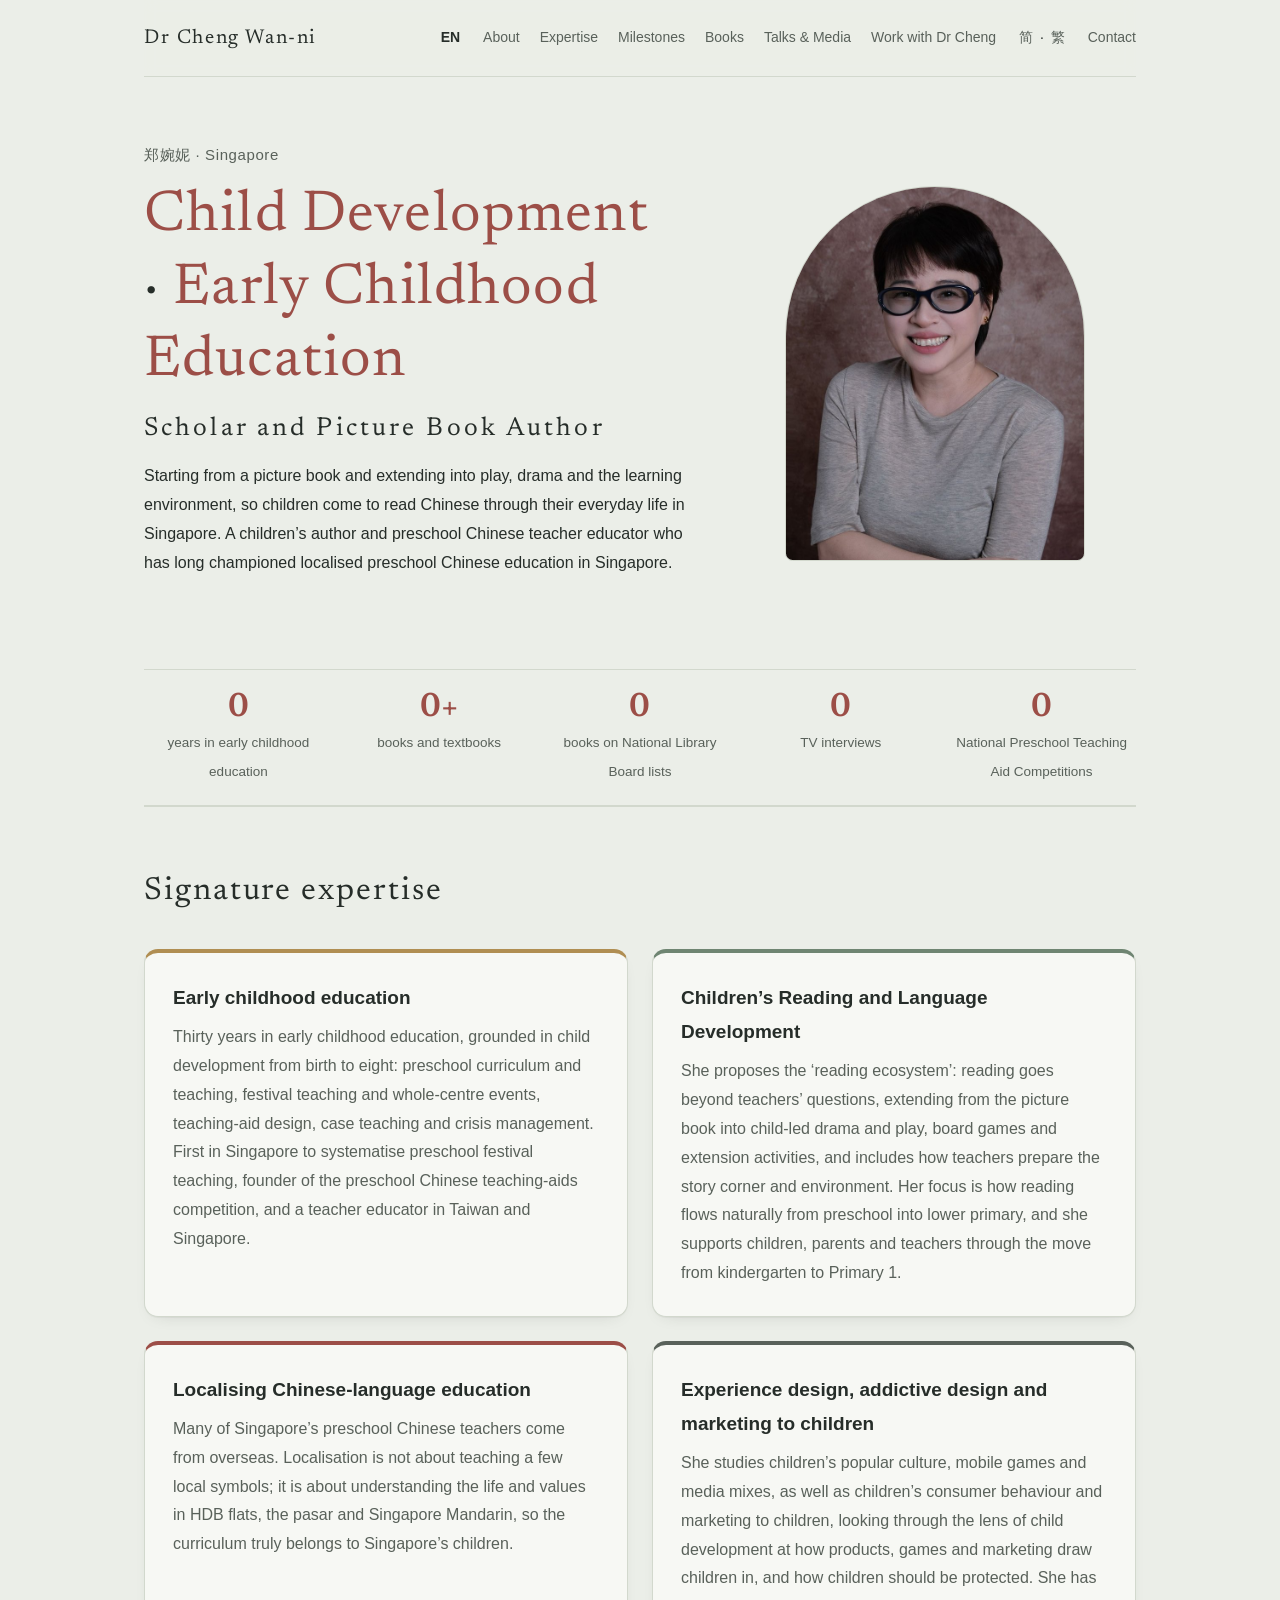
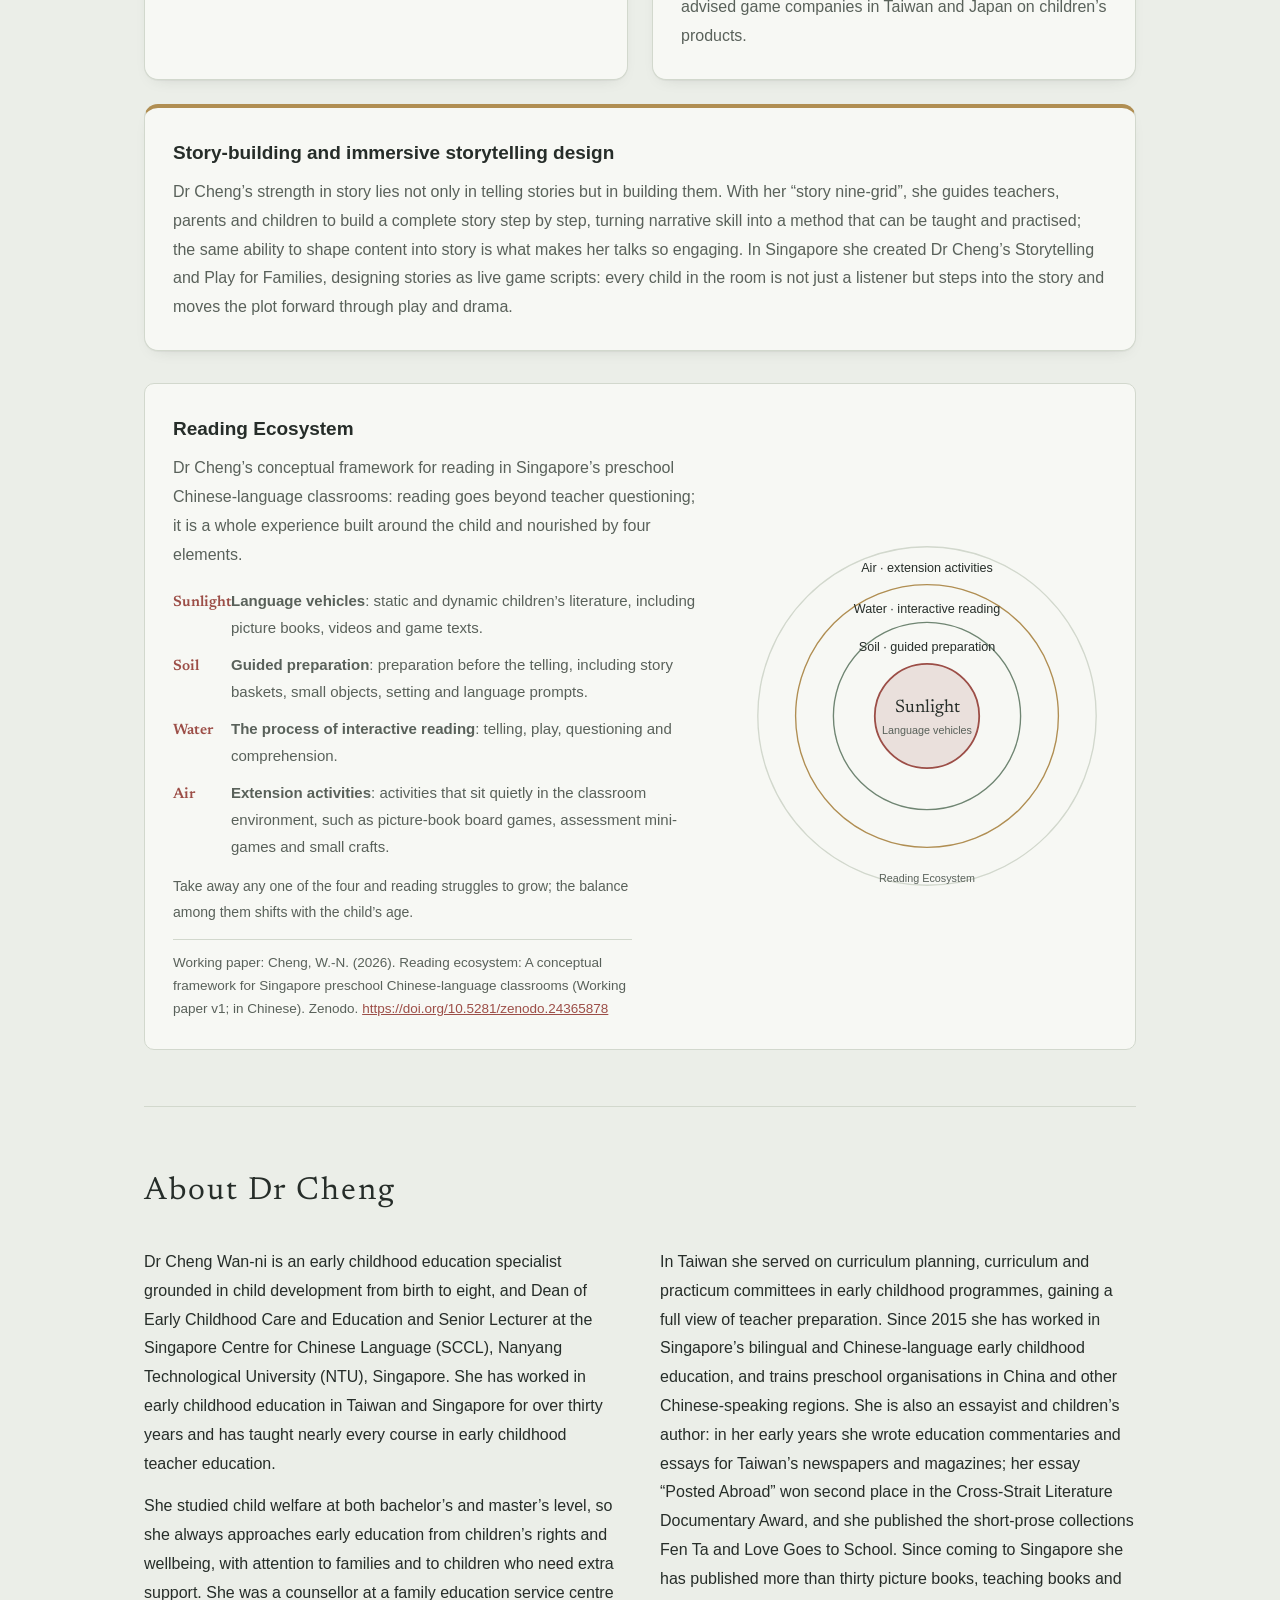
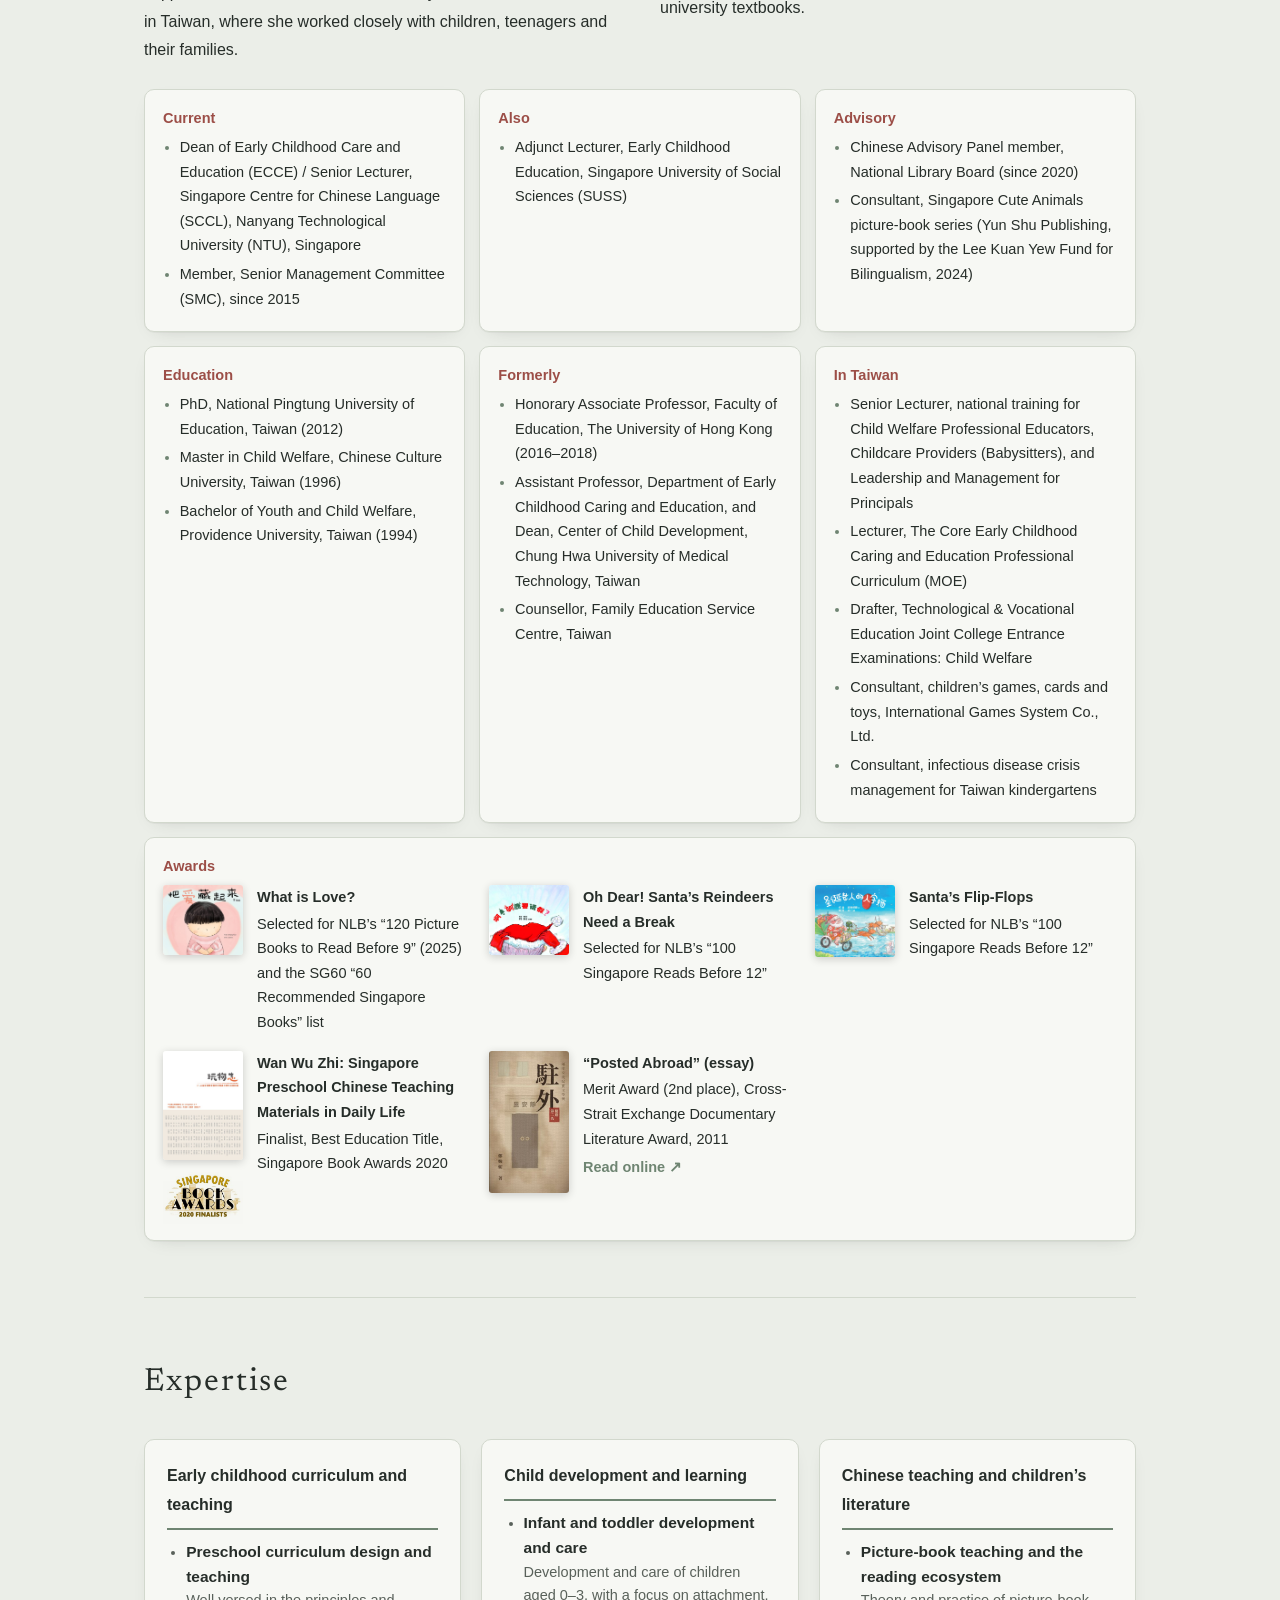
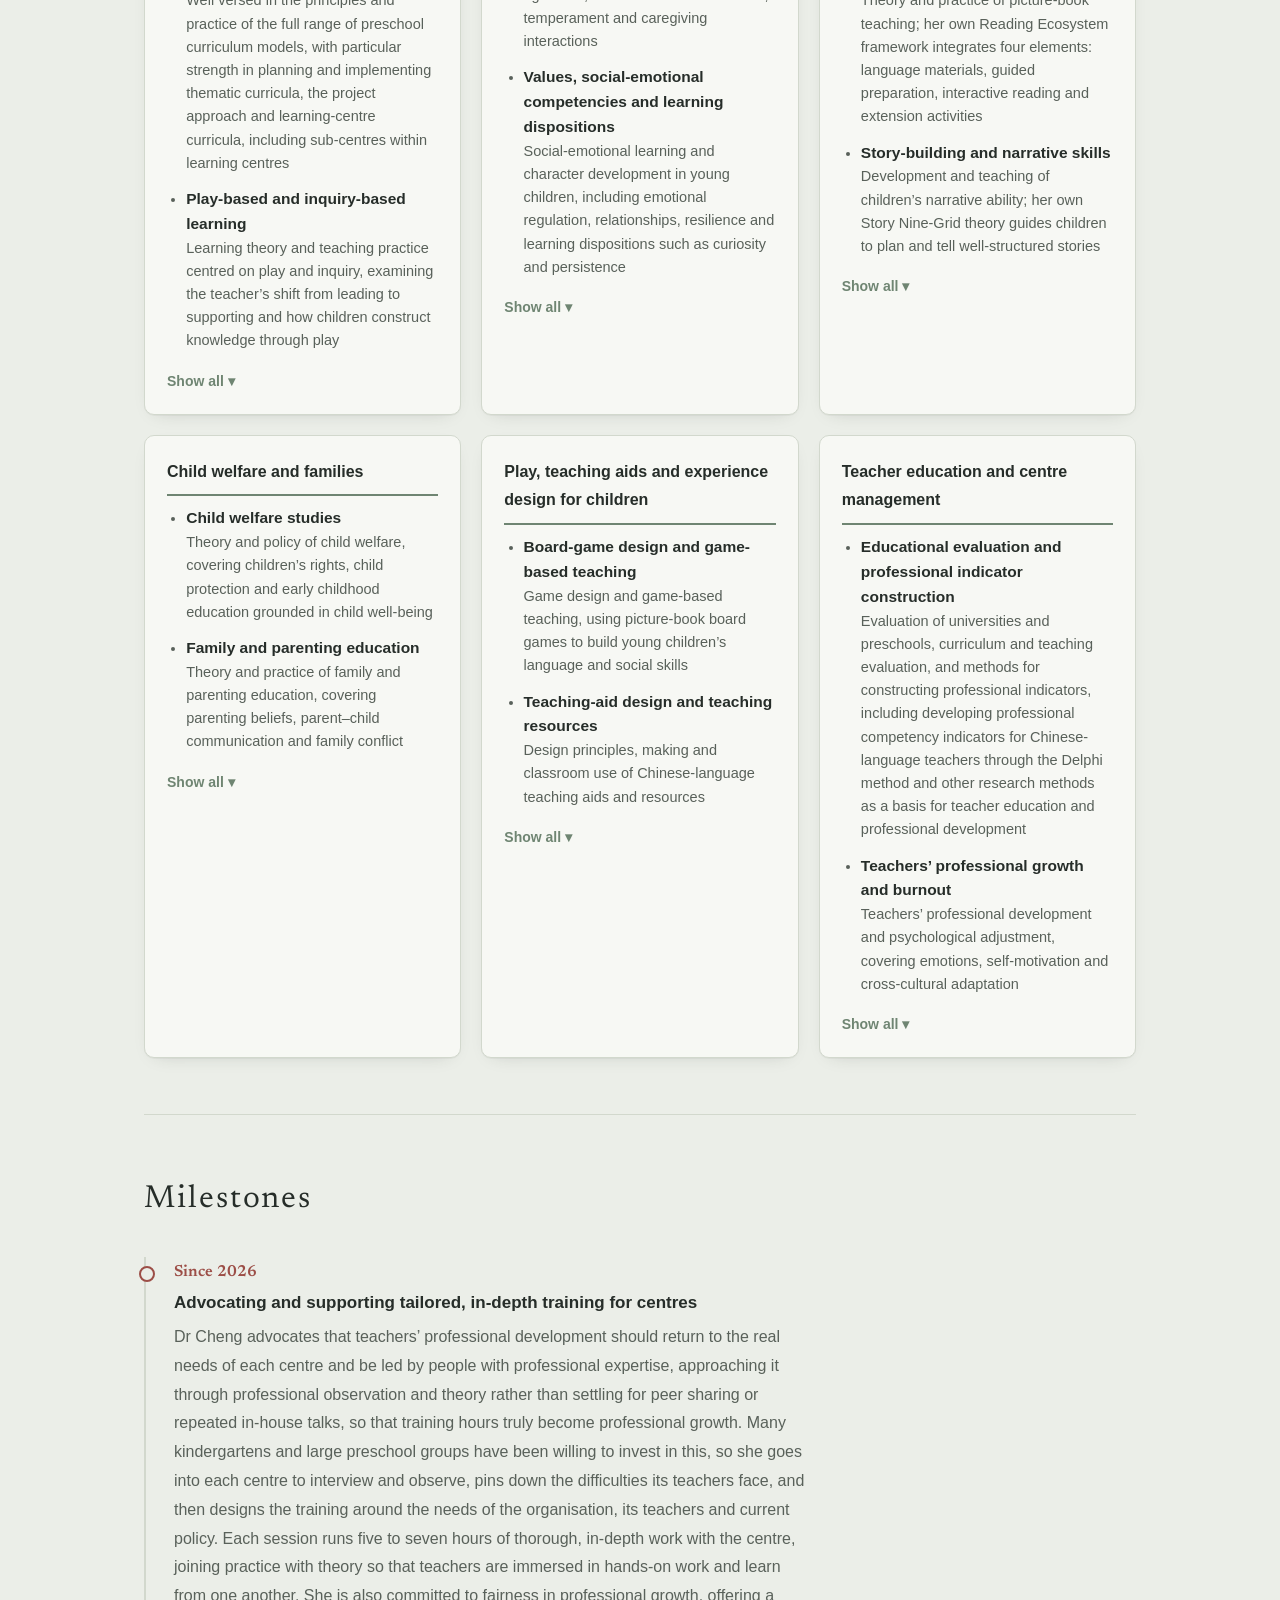
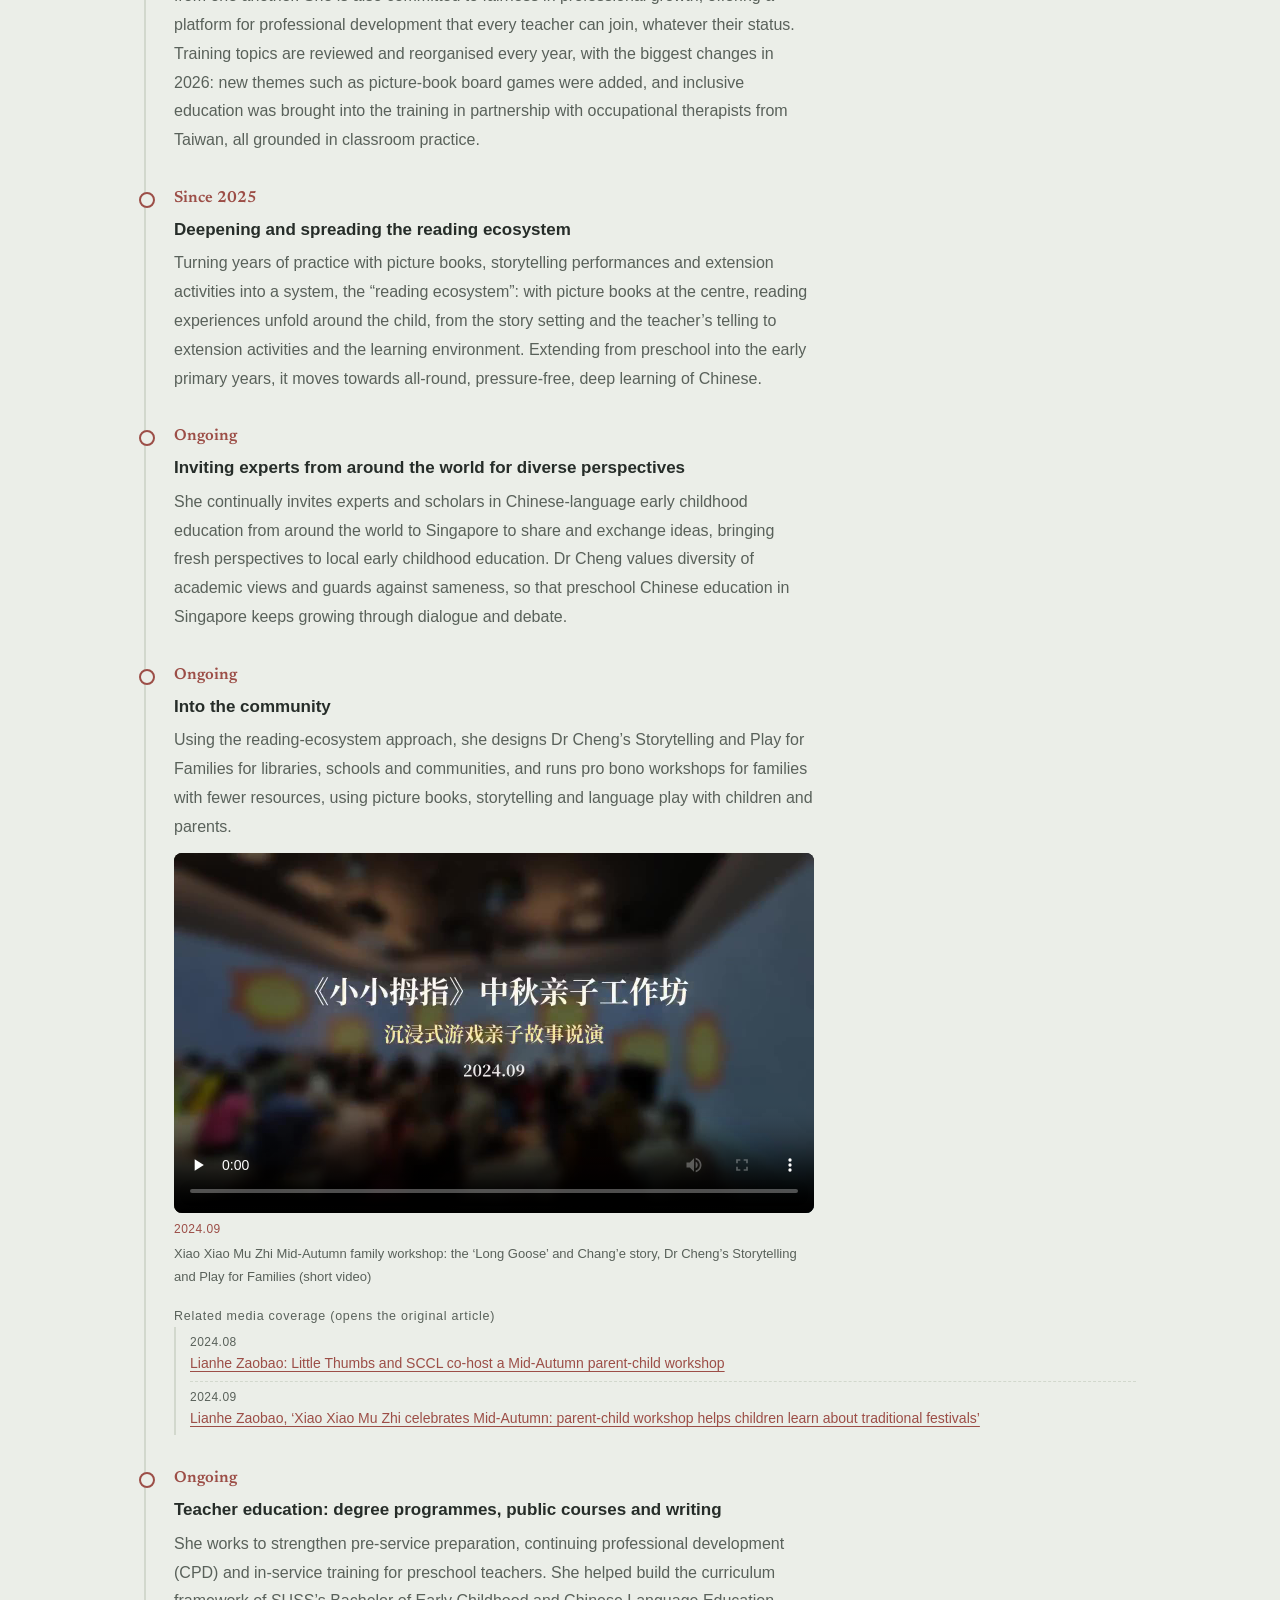
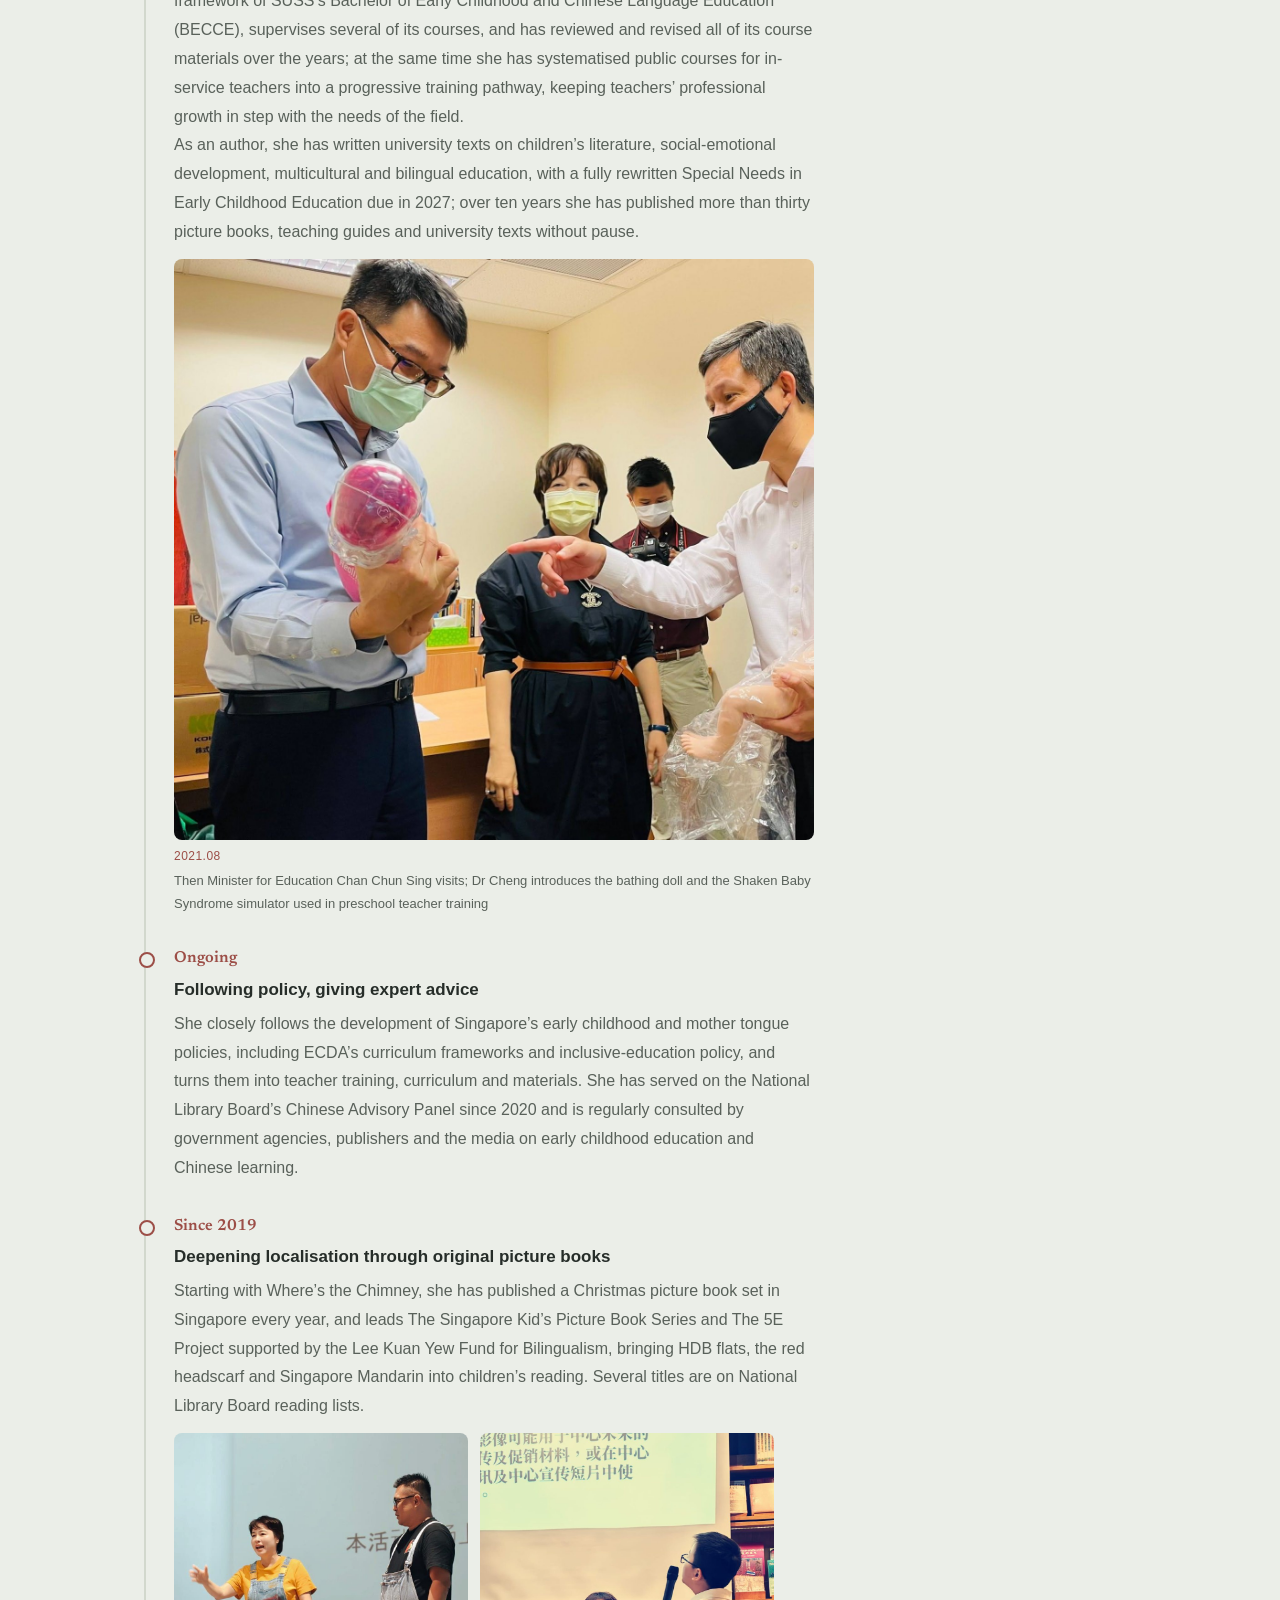
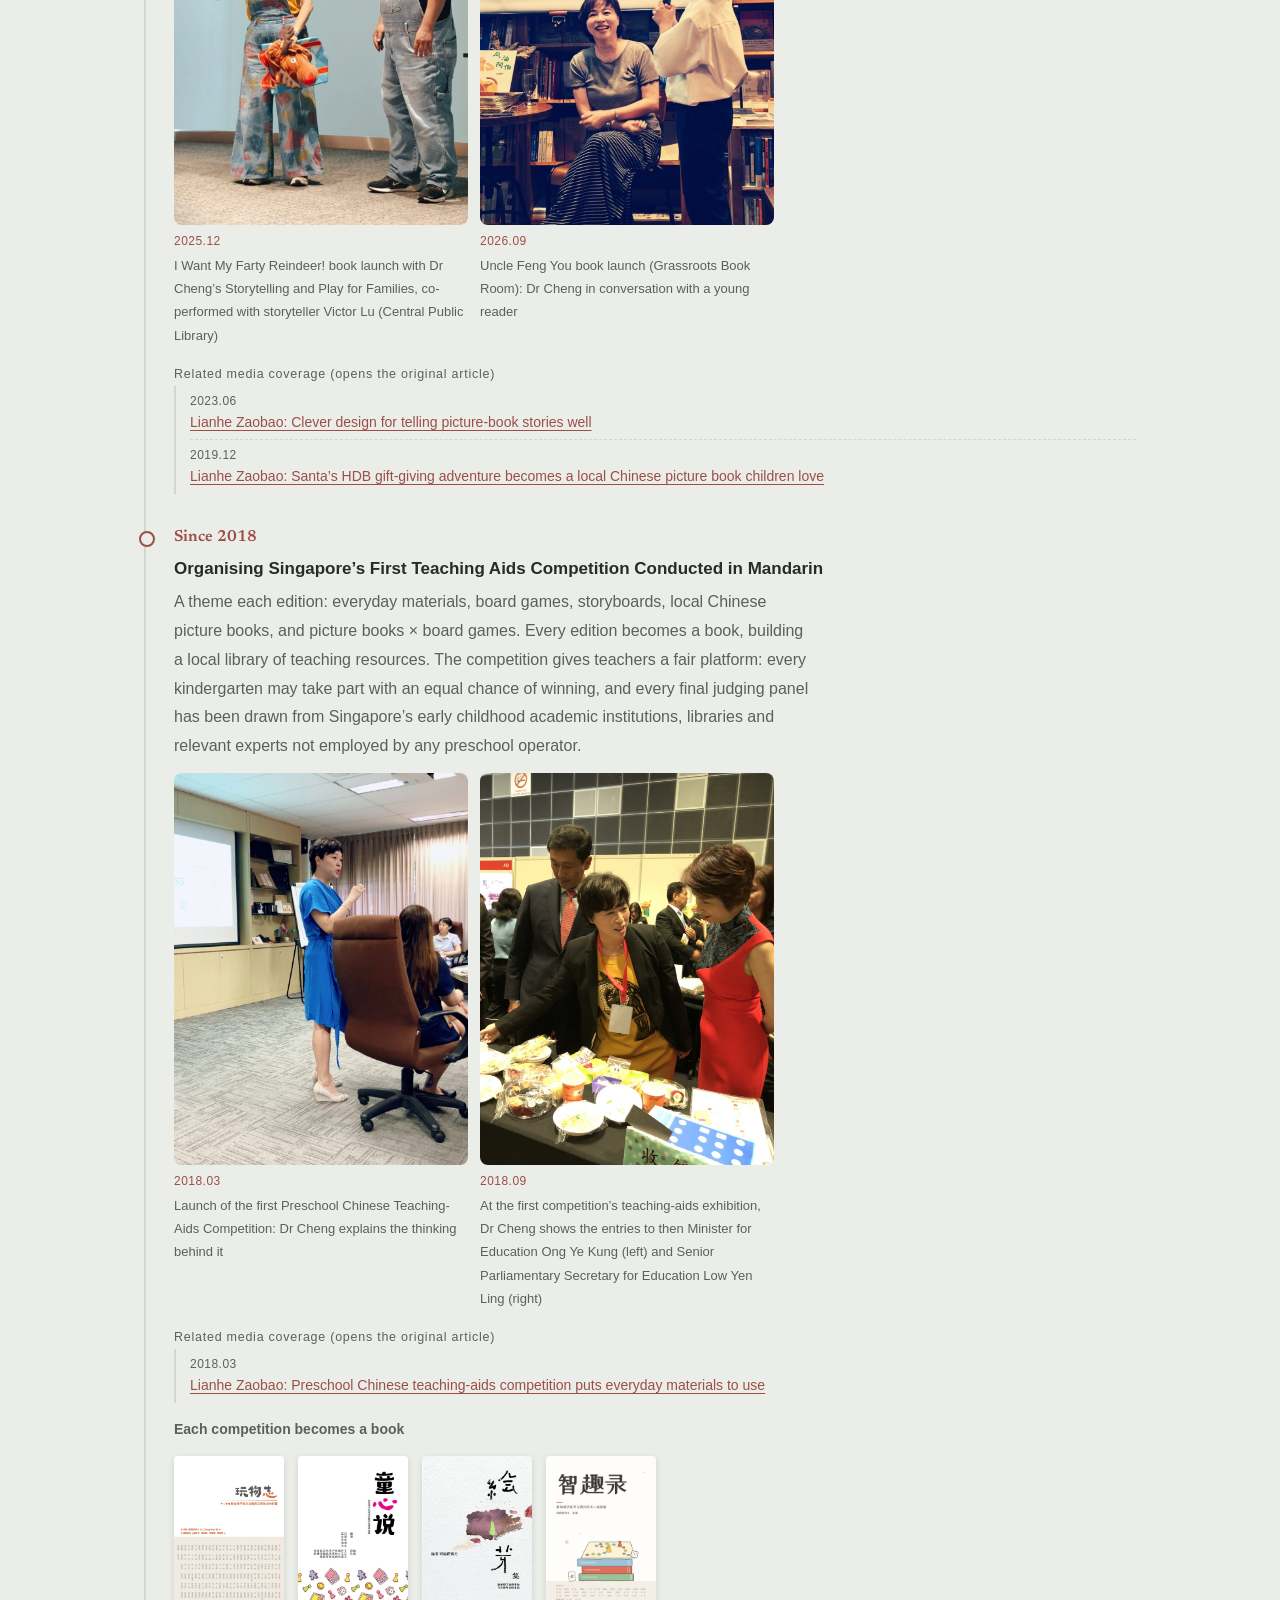
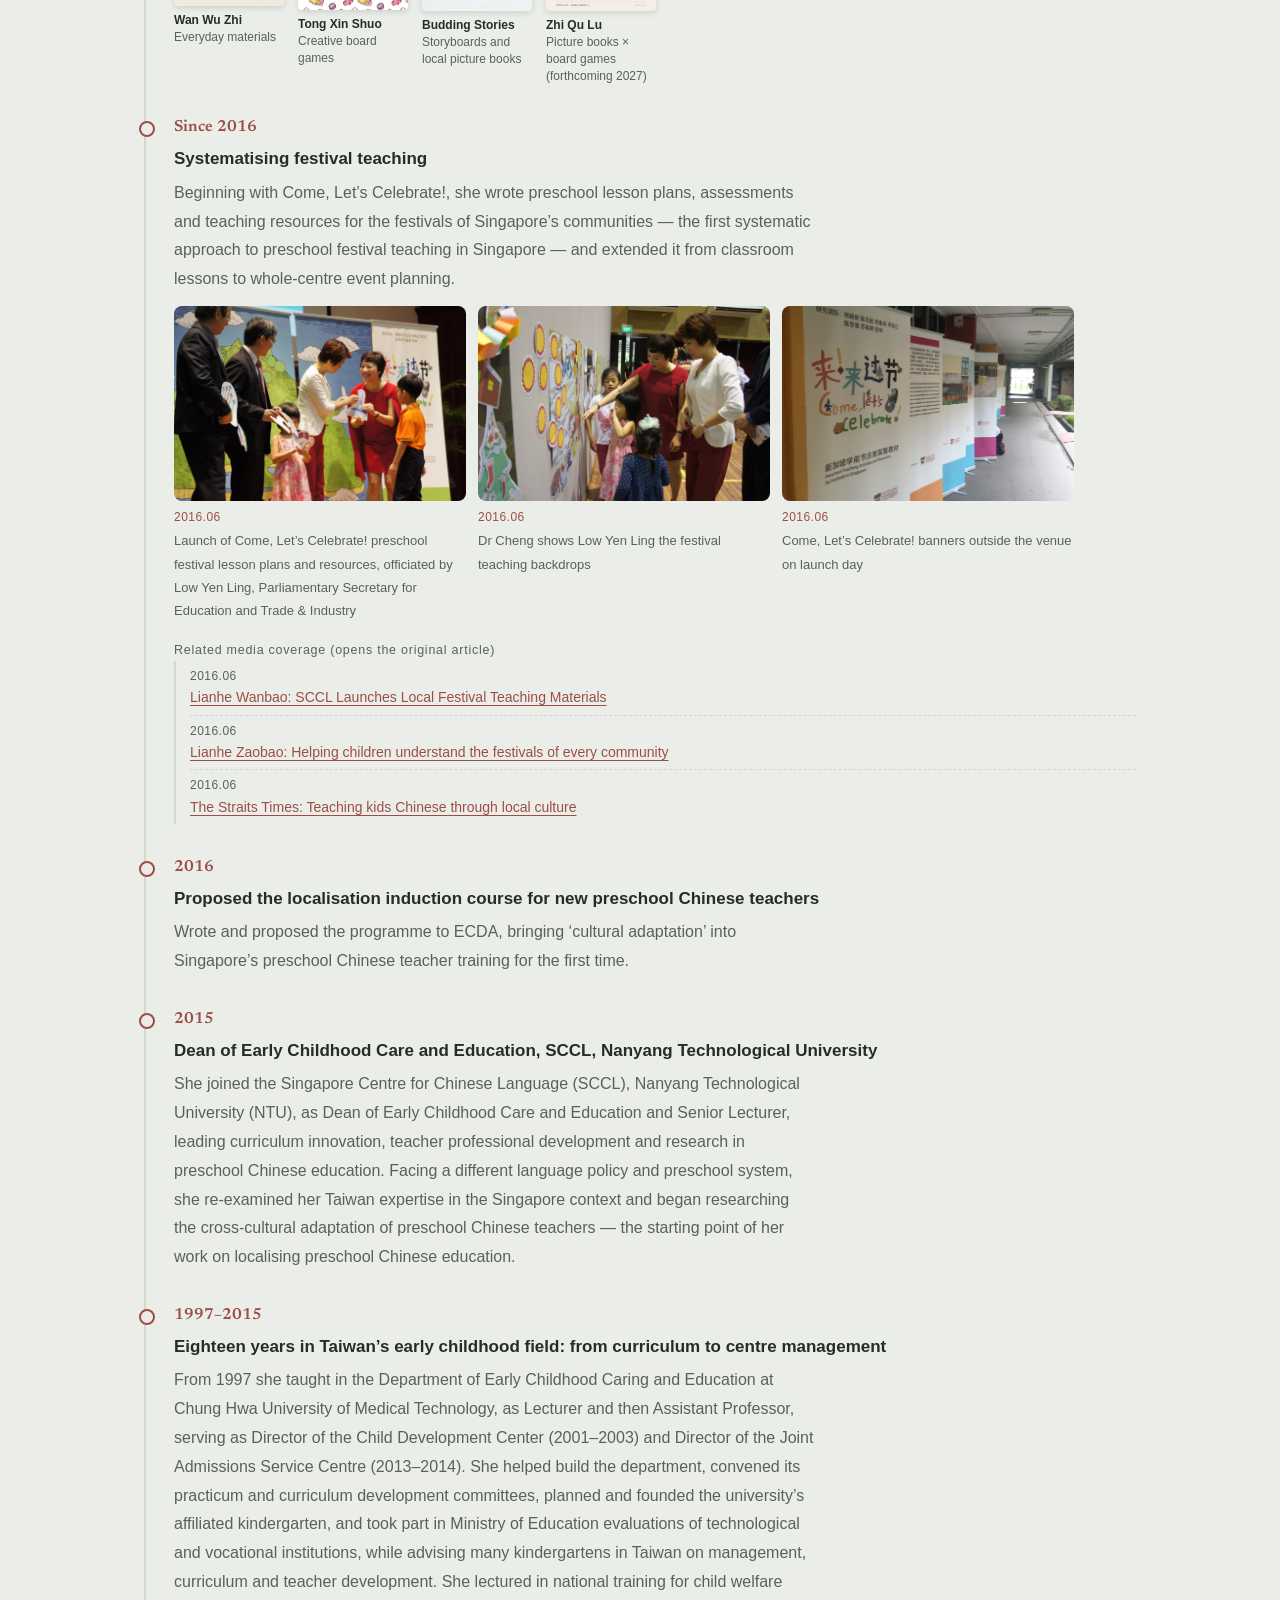
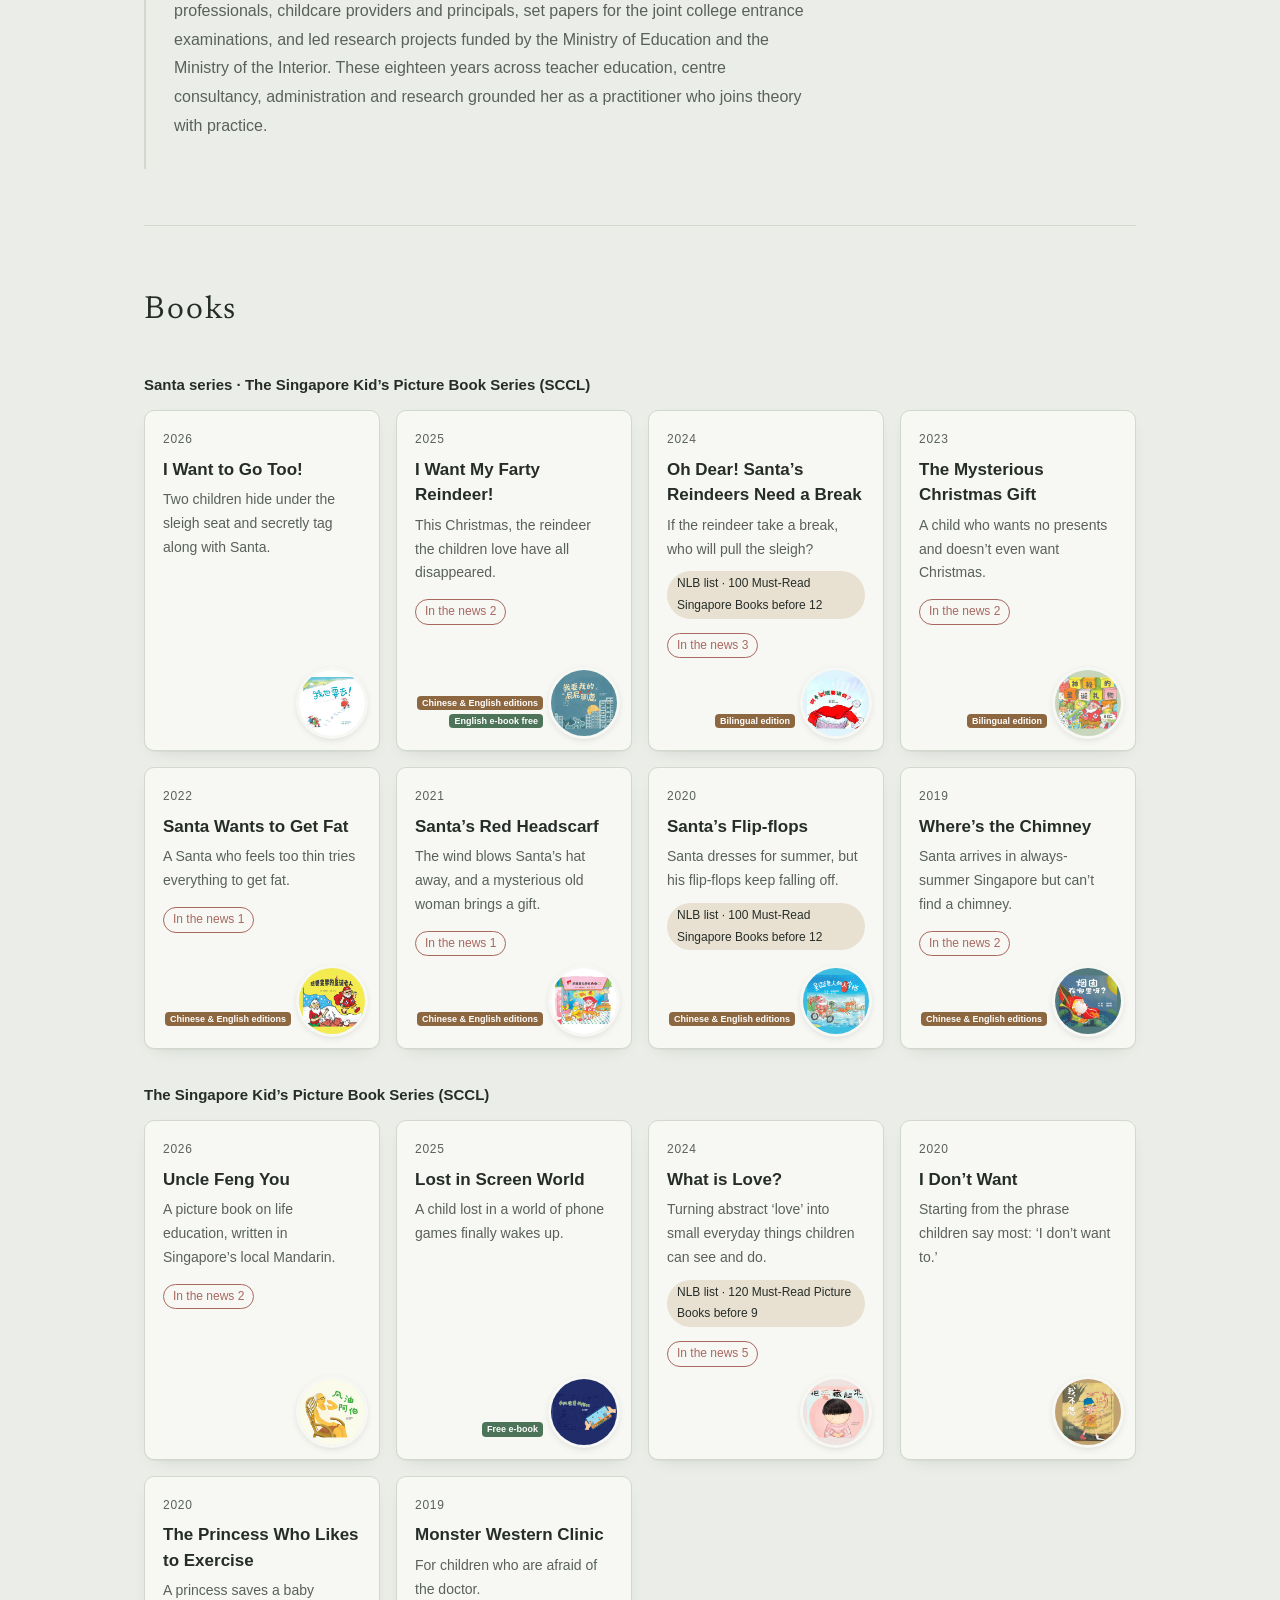
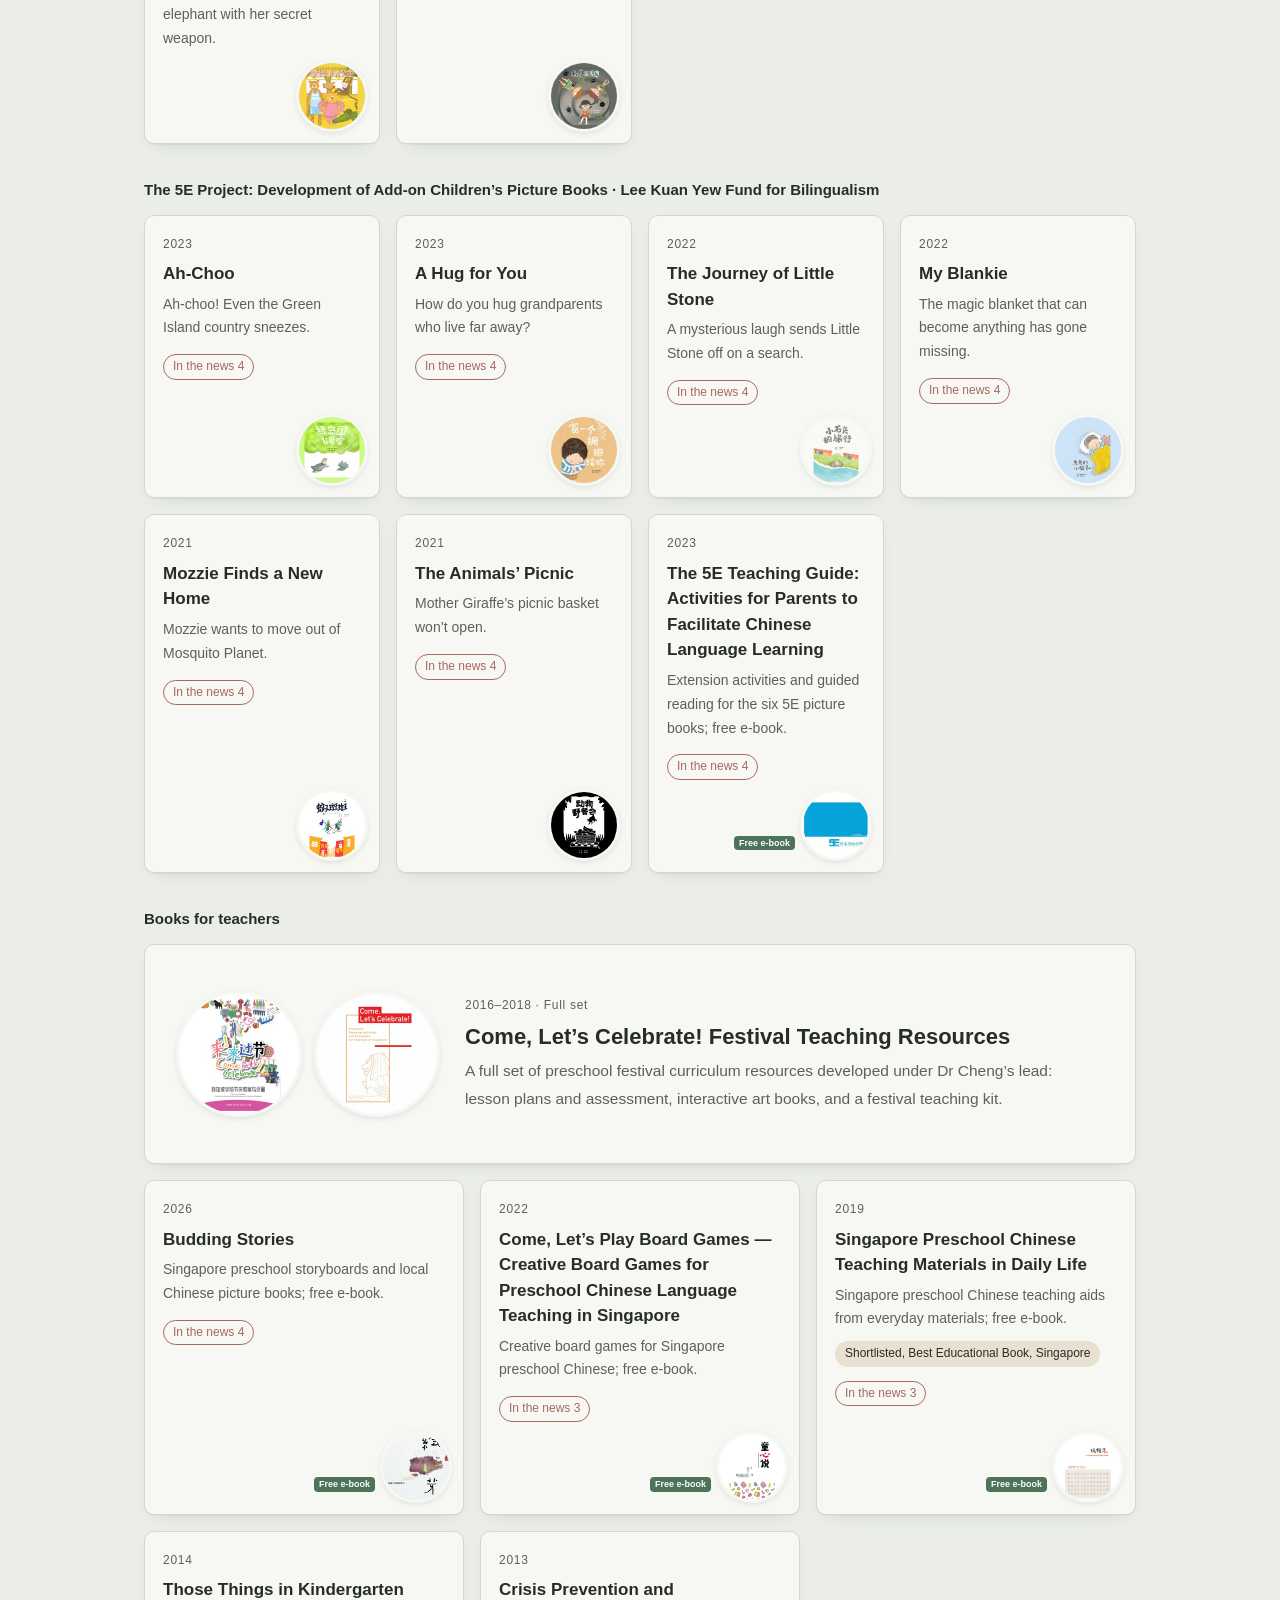
==== commit 0381bbbc: "New positioning: child development & early childhood education, scholar and picture book author Co-A" ====
--- a/en.html
+++ b/en.html
@@ -4,13 +4,13 @@
 <meta charset="utf-8">
 <meta name="referrer" content="strict-origin-when-cross-origin">
 <meta name="viewport" content="width=device-width, initial-scale=1">
-<title>Dr Cheng Wan-ni 鄭婉妮 | Child Development & Early Chinese Reading Specialist, Singapore</title>
+<title>Dr Cheng Wan-ni 鄭婉妮 | Child Development & Early Childhood Education · Scholar and Picture Book Author, Singapore</title>
 <meta name="description" content="Dr Cheng Wan-ni (Cheng Wanni, 鄭婉妮 / 郑婉妮) is Dean of Early Childhood Care and Education and Senior Lecturer at the Singapore Centre for Chinese Language (SCCL), Nanyang Technological University (NTU), Singapore: an early childhood education and children’s literature specialist with 30 years’ experience and more than 30 picture books, teaching books and university texts, and creator of Dr Cheng’s Storytelling and Play for Families.">
 <link rel="canonical" href="https://drchengwanni.com/en">
 <link rel="alternate" hreflang="zh-Hans" href="https://drchengwanni.com/"><link rel="alternate" hreflang="zh-Hant" href="https://drchengwanni.com/zh-hant"><link rel="alternate" hreflang="en" href="https://drchengwanni.com/en"><link rel="alternate" hreflang="x-default" href="https://drchengwanni.com/">
-<meta property="og:type" content="profile"><meta property="og:title" content="Dr Cheng Wan-ni 鄭婉妮 | Child Development & Early Chinese Reading Specialist, Singapore"><meta property="og:description" content="Dr Cheng Wan-ni (Cheng Wanni, 鄭婉妮 / 郑婉妮) is Dean of Early Childhood Care and Education and Senior Lecturer at the Singapore Centre for Chinese Language (SCCL), Nanyang Technological University (NTU), Singapore: an early childhood education and children’s literature specialist with 30 years’ experience and more than 30 picture books, teaching books and university texts, and creator of Dr Cheng’s Storytelling and Play for Families."><meta property="og:url" content="https://drchengwanni.com/en"><meta property="og:image" content="https://drchengwanni.com/img/portrait.jpg">
-<meta property="og:site_name" content="Dr Cheng Wan-ni 鄭婉妮博士"><meta property="og:locale" content="en_GB"><meta property="og:image:alt" content="Dr Cheng Wan-ni 鄭婉妮 | Child Development & Early Chinese Reading Specialist, Singapore"><meta name="twitter:card" content="summary_large_image"><meta name="twitter:title" content="Dr Cheng Wan-ni 鄭婉妮 | Child Development & Early Chinese Reading Specialist, Singapore"><meta name="twitter:description" content="Dr Cheng Wan-ni (Cheng Wanni, 鄭婉妮 / 郑婉妮) is Dean of Early Childhood Care and Education and Senior Lecturer at the Singapore Centre for Chinese Language (SCCL), Nanyang Technological University (NTU), Singapore: an early childhood education and children’s literature specialist with 30 years’ experience and more than 30 picture books, teaching books and university texts, and creator of Dr Cheng’s Storytelling and Play for Families."><meta name="twitter:image" content="https://drchengwanni.com/img/portrait.jpg">
-<script type="application/ld+json">{"@context": "https://schema.org", "@graph": [{"@type": "ProfilePage", "@id": "https://drchengwanni.com/en#profilepage", "url": "https://drchengwanni.com/en", "name": "Dr Cheng Wan-ni 鄭婉妮 | Child Development & Early Chinese Reading Specialist, Singapore", "description": "Dr Cheng Wan-ni (Cheng Wanni, 鄭婉妮 / 郑婉妮) is Dean of Early Childhood Care and Education and Senior Lecturer at the Singapore Centre for Chinese Language (SCCL), Nanyang Technological University (NTU), Singapore: an early childhood education and children’s literature specialist with 30 years’ experience and more than 30 picture books, teaching books and university texts, and creator of Dr Cheng’s Storytelling and Play for Families.", "inLanguage": "en", "mainEntity": {"@id": "https://drchengwanni.com/#person"}, "about": {"@id": "https://drchengwanni.com/#person"}, "isPartOf": {"@type": "WebSite", "@id": "https://drchengwanni.com/#website", "url": "https://drchengwanni.com/", "name": "Dr Cheng Wan-ni 鄭婉妮博士"}, "primaryImageOfPage": {"@type": "ImageObject", "url": "https://drchengwanni.com/img/portrait.jpg"}, "dateModified": "2026-11-23T23:38:21+08:00"}, {"@type": "Person", "name": "郑婉妮", "@id": "https://drchengwanni.com/#person", "alternateName": ["鄭婉妮", "鄭婉妮博士", "郑婉妮博士", "Dr Cheng Wan-ni", "Cheng Wan-ni", "Cheng Wanni", "Wanni Cheng", "Dr Cheng Wanni", "Wan-ni Cheng"], "image": "https://drchengwanni.com/img/portrait.jpg", "honorificPrefix": "Dr", "jobTitle": "Dean of Early Childhood Care and Education (ECCE) and Senior Lecturer", "worksFor": {"@type": "Organization", "name": "Singapore Centre for Chinese Language (SCCL) 新加坡华文教研中心", "parentOrganization": {"@type": "CollegeOrUniversity", "name": "Nanyang Technological University (NTU), Singapore 南洋理工大学"}}, "alumniOf": "National Pingtung University of Education", "url": "https://drchengwanni.com/", "knowsAbout": ["early childhood education", "children's literature", "Chinese reading", "picture books", "preschool Chinese language education", "board games for children", "storytelling", "narrative skills", "immersive story design", "沉浸式游戏亲子故事说演", "Dr Cheng's Storytelling and Play for Families"], "sameAs": ["https://orcid.org/0009-0001-5829-668X", "https://sccl.sg/en/about/staff/125-dean/182-dr-cheng-wan-ni", "https://www.sccl.sg/zh/about/staff-cn/126-dean/272-dr-cheng-wan-ni", "https://afcc.com.sg/2019/lightbox-speaker/cheng-wan-ni.html"], "identifier": {"@type": "PropertyValue", "propertyID": "ORCID", "value": "0009-0001-5829-668X"}, "affiliation": [{"@type": "Organization", "name": "Singapore University of Social Sciences (SUSS)", "description": "Adjunct Lecturer 兼任讲师"}], "description": "Dr Cheng Wan-ni (Cheng Wanni, 鄭婉妮 / 郑婉妮) is Dean of Early Childhood Care and Education and Senior Lecturer at the Singapore Centre for Chinese Language (SCCL), Nanyang Technological University (NTU), Singapore: an early childhood education and children’s literature specialist with 30 years’ experience and more than 30 picture books, teaching books and university texts, and creator of Dr Cheng’s Storytelling and Play for Families."}, {"@type": "Book", "name": "烟囱在哪里呀？", "alternateName": "Where's the Chimney?", "author": {"@id": "https://drchengwanni.com/#person"}}, {"@type": "Book", "name": "圣诞老人的人字拖", "alternateName": "Santa's Flip-Flops", "author": {"@id": "https://drchengwanni.com/#person"}}, {"@type": "Book", "name": "圣诞老人的红头巾", "alternateName": "Santa's Red Headscarf", "author": {"@id": "https://drchengwanni.com/#person"}}, {"@type": "Book", "name": "想要变胖的圣诞老人", "alternateName": "Santa Wants to Get Fat", "author": {"@id": "https://drchengwanni.com/#person"}}, {"@type": "Book", "name": "神秘的圣诞礼物", "alternateName": "The Mysterious Christmas Gift", "author": {"@id": "https://drchengwanni.com/#person"}}, {"@type": "Book", "name": "啊！驯鹿要请假？", "alternateName": "Oh Dear! Santa's Reindeers Need a Break", "author": {"@id": "https://drchengwanni.com/#person"}}, {"@type": "Book", "name": "我要我的屁屁驯鹿！", "alternateName": "I Want My Farty Reindeer!", "author": {"@id": "https://drchengwanni.com/#person"}}, {"@type": "Book", "name": "我也要去！", "alternateName": "I Want to Go Too!", "author": {"@id": "https://drchengwanni.com/#person"}}, {"@type": "Book", "name": "风油阿伯", "alternateName": "Uncle Feng You", "author": {"@id": "https://drchengwanni.com/#person"}}, {"@type": "Book", "name": "把爱藏起来", "alternateName": "What is Love?", "author": {"@id": "https://drchengwanni.com/#person"}}, {"@type": "Book", "name": "手机世界历险记", "alternateName": "Lost in Screen World", "author": {"@id": "https://drchengwanni.com/#person"}}, {"@type": "Book", "name": "我不想", "author": {"@id": "https://drchengwanni.com/#person"}}, {"@type": "Book", "name": "怪兽西药房", "author": {"@id": "https://drchengwanni.com/#person"}}, {"@type": "Book", "name": "爱运动的公主", "alternateName": "The Princess Who Likes to Exercise", "author": {"@id": "https://drchengwanni.com/#person"}}, {"@type": "Book", "name": "绿岛国打喷嚏", "alternateName": "Ah-Choo!", "author": {"@id": "https://drchengwanni.com/#person"}}, {"@type": "Book", "name": "蚊子斑斑", "alternateName": "Mozzie Finds a New Home", "author": {"@id": "https://drchengwanni.com/#person"}}, {"@type": "Book", "name": "动物野餐会", "alternateName": "The Animals' Picnic", "author": {"@id": "https://drchengwanni.com/#person"}}, {"@type": "Book", "name": "小石头的旅行", "author": {"@id": "https://drchengwanni.com/#person"}}, {"@type": "Book", "name": "寄一个拥抱给你", "alternateName": "A Hug for You!", "author": {"@id": "https://drchengwanni.com/#person"}}, {"@type": "Book", "name": "弟弟的小被子", "alternateName": "My Blankie", "author": {"@id": "https://drchengwanni.com/#person"}}, {"@type": "Book", "name": "5E绘本活动导读", "alternateName": "The 5E Teaching Guide: Activities for Teachers and Parents to Facilitate Chinese Language Learning", "author": {"@id": "https://drchengwanni.com/#person"}}, {"@type": "Book", "name": "来！来过节节庆教材开发", "alternateName": "Come, Let's Celebrate! Festival Teaching Resources", "author": {"@id": "https://drchengwanni.com/#person"}}, {"@type": "Book", "name": "来！来过节英文版", "alternateName": "Come, Let's Celebrate! Preschool Teaching Activities and Evaluation for Festivals of Singapore", "author": {"@id": "https://drchengwanni.com/#person"}}, {"@type": "Book", "name": "玩物志", "author": {"@id": "https://drchengwanni.com/#person"}}, {"@type": "Book", "name": "童心说", "author": {"@id": "https://drchengwanni.com/#person"}}, {"@type": "Book", "name": "绘芽集", "author": {"@id": "https://drchengwanni.com/#person"}}, {"@type": "Book", "name": "幼儿园那些事", "alternateName": "Those Things in Kindergarten", "author": {"@id": "https://drchengwanni.com/#person"}}, {"@type": "Book", "name": "幼儿园传染病危机预防与管理", "alternateName": "Crisis Prevention and Management of Infectious Diseases for Child Care Centers", "author": {"@id": "https://drchengwanni.com/#person"}}, {"@type": "Book", "name": "学前儿童文学", "alternateName": "Children's Literature for Early Childhood", "author": {"@id": "https://drchengwanni.com/#person"}}, {"@type": "Book", "name": "发展幼儿的社交情绪与技能", "alternateName": "Developing Social and Emotional Competence in Young Children", "author": {"@id": "https://drchengwanni.com/#person"}}, {"@type": "Book", "name": "多元文化教育与双语教育", "alternateName": "Multicultural Education and Bilingual Education", "author": {"@id": "https://drchengwanni.com/#person"}}, {"@type": "Book", "name": "学前特殊儿童教育", "alternateName": "Supporting Children with Special Needs", "author": {"@id": "https://drchengwanni.com/#person"}}, {"@type": "Book", "name": "幼儿阶段的戏剧与华语文教学", "alternateName": "Early Childhood Creative Drama and Chinese Language Education", "author": {"@id": "https://drchengwanni.com/#person"}}, {"@type": "Book", "name": "学前资讯科技和华文教学的整合", "alternateName": "Integrating ICT in Teaching and Learning Chinese in Early Childhood Education", "author": {"@id": "https://drchengwanni.com/#person"}}, {"@type": "Book", "name": "儿童发展评量", "alternateName": "Assessment and Intervention", "author": {"@id": "https://drchengwanni.com/#person"}}, {"@type": "Book", "name": "学前教育科研方法", "alternateName": "Research Methods for Early Childhood Education", "author": {"@id": "https://drchengwanni.com/#person"}}, {"@type": "Book", "name": "新加坡学前华文教育：发展、现场与在地实践", "author": {"@id": "https://drchengwanni.com/#person"}}, {"@type": "Book", "name": "智趣录：新加坡学前华文教具绘本桌游篇", "author": {"@id": "https://drchengwanni.com/#person"}}, {"@type": "ScholarlyArticle", "name": "阅读生态系：新加坡学前华语文教室的概念架构（工作论文 v1）", "alternateName": "Reading ecosystem: A conceptual framework for Singapore preschool Chinese-language classrooms", "datePublished": "2026", "publisher": {"@type": "Organization", "name": "Zenodo"}, "identifier": "https://doi.org/10.5281/zenodo.24365878", "url": "https://doi.org/10.5281/zenodo.24365878", "author": {"@id": "https://drchengwanni.com/#person"}}]}</script>
+<meta property="og:type" content="profile"><meta property="og:title" content="Dr Cheng Wan-ni 鄭婉妮 | Child Development & Early Childhood Education · Scholar and Picture Book Author, Singapore"><meta property="og:description" content="Dr Cheng Wan-ni (Cheng Wanni, 鄭婉妮 / 郑婉妮) is Dean of Early Childhood Care and Education and Senior Lecturer at the Singapore Centre for Chinese Language (SCCL), Nanyang Technological University (NTU), Singapore: an early childhood education and children’s literature specialist with 30 years’ experience and more than 30 picture books, teaching books and university texts, and creator of Dr Cheng’s Storytelling and Play for Families."><meta property="og:url" content="https://drchengwanni.com/en"><meta property="og:image" content="https://drchengwanni.com/img/portrait.jpg">
+<meta property="og:site_name" content="Dr Cheng Wan-ni 鄭婉妮博士"><meta property="og:locale" content="en_GB"><meta property="og:image:alt" content="Dr Cheng Wan-ni 鄭婉妮 | Child Development & Early Childhood Education · Scholar and Picture Book Author, Singapore"><meta name="twitter:card" content="summary_large_image"><meta name="twitter:title" content="Dr Cheng Wan-ni 鄭婉妮 | Child Development & Early Childhood Education · Scholar and Picture Book Author, Singapore"><meta name="twitter:description" content="Dr Cheng Wan-ni (Cheng Wanni, 鄭婉妮 / 郑婉妮) is Dean of Early Childhood Care and Education and Senior Lecturer at the Singapore Centre for Chinese Language (SCCL), Nanyang Technological University (NTU), Singapore: an early childhood education and children’s literature specialist with 30 years’ experience and more than 30 picture books, teaching books and university texts, and creator of Dr Cheng’s Storytelling and Play for Families."><meta name="twitter:image" content="https://drchengwanni.com/img/portrait.jpg">
+<script type="application/ld+json">{"@context": "https://schema.org", "@graph": [{"@type": "ProfilePage", "@id": "https://drchengwanni.com/en#profilepage", "url": "https://drchengwanni.com/en", "name": "Dr Cheng Wan-ni 鄭婉妮 | Child Development & Early Childhood Education · Scholar and Picture Book Author, Singapore", "description": "Dr Cheng Wan-ni (Cheng Wanni, 鄭婉妮 / 郑婉妮) is Dean of Early Childhood Care and Education and Senior Lecturer at the Singapore Centre for Chinese Language (SCCL), Nanyang Technological University (NTU), Singapore: an early childhood education and children’s literature specialist with 30 years’ experience and more than 30 picture books, teaching books and university texts, and creator of Dr Cheng’s Storytelling and Play for Families.", "inLanguage": "en", "mainEntity": {"@id": "https://drchengwanni.com/#person"}, "about": {"@id": "https://drchengwanni.com/#person"}, "isPartOf": {"@type": "WebSite", "@id": "https://drchengwanni.com/#website", "url": "https://drchengwanni.com/", "name": "Dr Cheng Wan-ni 鄭婉妮博士"}, "primaryImageOfPage": {"@type": "ImageObject", "url": "https://drchengwanni.com/img/portrait.jpg"}, "dateModified": "2026-11-24T12:23:38+08:00"}, {"@type": "Person", "name": "郑婉妮", "@id": "https://drchengwanni.com/#person", "alternateName": ["鄭婉妮", "鄭婉妮博士", "郑婉妮博士", "Dr Cheng Wan-ni", "Cheng Wan-ni", "Cheng Wanni", "Wanni Cheng", "Dr Cheng Wanni", "Wan-ni Cheng"], "image": "https://drchengwanni.com/img/portrait.jpg", "honorificPrefix": "Dr", "jobTitle": "Dean of Early Childhood Care and Education (ECCE) and Senior Lecturer", "worksFor": {"@type": "Organization", "name": "Singapore Centre for Chinese Language (SCCL) 新加坡华文教研中心", "parentOrganization": {"@type": "CollegeOrUniversity", "name": "Nanyang Technological University (NTU), Singapore 南洋理工大学"}}, "alumniOf": "National Pingtung University of Education", "url": "https://drchengwanni.com/", "knowsAbout": ["early childhood education", "children's literature", "Chinese reading", "picture books", "preschool Chinese language education", "board games for children", "storytelling", "narrative skills", "immersive story design", "沉浸式游戏亲子故事说演", "Dr Cheng's Storytelling and Play for Families"], "sameAs": ["https://orcid.org/0009-0001-5829-668X", "https://sccl.sg/en/about/staff/125-dean/182-dr-cheng-wan-ni", "https://www.sccl.sg/zh/about/staff-cn/126-dean/272-dr-cheng-wan-ni", "https://afcc.com.sg/2019/lightbox-speaker/cheng-wan-ni.html"], "identifier": {"@type": "PropertyValue", "propertyID": "ORCID", "value": "0009-0001-5829-668X"}, "affiliation": [{"@type": "Organization", "name": "Singapore University of Social Sciences (SUSS)", "description": "Adjunct Lecturer 兼任讲师"}], "description": "Dr Cheng Wan-ni (Cheng Wanni, 鄭婉妮 / 郑婉妮) is Dean of Early Childhood Care and Education and Senior Lecturer at the Singapore Centre for Chinese Language (SCCL), Nanyang Technological University (NTU), Singapore: an early childhood education and children’s literature specialist with 30 years’ experience and more than 30 picture books, teaching books and university texts, and creator of Dr Cheng’s Storytelling and Play for Families."}, {"@type": "Book", "name": "烟囱在哪里呀？", "alternateName": "Where's the Chimney?", "author": {"@id": "https://drchengwanni.com/#person"}}, {"@type": "Book", "name": "圣诞老人的人字拖", "alternateName": "Santa's Flip-Flops", "author": {"@id": "https://drchengwanni.com/#person"}}, {"@type": "Book", "name": "圣诞老人的红头巾", "alternateName": "Santa's Red Headscarf", "author": {"@id": "https://drchengwanni.com/#person"}}, {"@type": "Book", "name": "想要变胖的圣诞老人", "alternateName": "Santa Wants to Get Fat", "author": {"@id": "https://drchengwanni.com/#person"}}, {"@type": "Book", "name": "神秘的圣诞礼物", "alternateName": "The Mysterious Christmas Gift", "author": {"@id": "https://drchengwanni.com/#person"}}, {"@type": "Book", "name": "啊！驯鹿要请假？", "alternateName": "Oh Dear! Santa's Reindeers Need a Break", "author": {"@id": "https://drchengwanni.com/#person"}}, {"@type": "Book", "name": "我要我的屁屁驯鹿！", "alternateName": "I Want My Farty Reindeer!", "author": {"@id": "https://drchengwanni.com/#person"}}, {"@type": "Book", "name": "我也要去！", "alternateName": "I Want to Go Too!", "author": {"@id": "https://drchengwanni.com/#person"}}, {"@type": "Book", "name": "风油阿伯", "alternateName": "Uncle Feng You", "author": {"@id": "https://drchengwanni.com/#person"}}, {"@type": "Book", "name": "把爱藏起来", "alternateName": "What is Love?", "author": {"@id": "https://drchengwanni.com/#person"}}, {"@type": "Book", "name": "手机世界历险记", "alternateName": "Lost in Screen World", "author": {"@id": "https://drchengwanni.com/#person"}}, {"@type": "Book", "name": "我不想", "author": {"@id": "https://drchengwanni.com/#person"}}, {"@type": "Book", "name": "怪兽西药房", "author": {"@id": "https://drchengwanni.com/#person"}}, {"@type": "Book", "name": "爱运动的公主", "alternateName": "The Princess Who Likes to Exercise", "author": {"@id": "https://drchengwanni.com/#person"}}, {"@type": "Book", "name": "绿岛国打喷嚏", "alternateName": "Ah-Choo!", "author": {"@id": "https://drchengwanni.com/#person"}}, {"@type": "Book", "name": "蚊子斑斑", "alternateName": "Mozzie Finds a New Home", "author": {"@id": "https://drchengwanni.com/#person"}}, {"@type": "Book", "name": "动物野餐会", "alternateName": "The Animals' Picnic", "author": {"@id": "https://drchengwanni.com/#person"}}, {"@type": "Book", "name": "小石头的旅行", "author": {"@id": "https://drchengwanni.com/#person"}}, {"@type": "Book", "name": "寄一个拥抱给你", "alternateName": "A Hug for You!", "author": {"@id": "https://drchengwanni.com/#person"}}, {"@type": "Book", "name": "弟弟的小被子", "alternateName": "My Blankie", "author": {"@id": "https://drchengwanni.com/#person"}}, {"@type": "Book", "name": "5E绘本活动导读", "alternateName": "The 5E Teaching Guide: Activities for Teachers and Parents to Facilitate Chinese Language Learning", "author": {"@id": "https://drchengwanni.com/#person"}}, {"@type": "Book", "name": "来！来过节节庆教材开发", "alternateName": "Come, Let's Celebrate! Festival Teaching Resources", "author": {"@id": "https://drchengwanni.com/#person"}}, {"@type": "Book", "name": "来！来过节英文版", "alternateName": "Come, Let's Celebrate! Preschool Teaching Activities and Evaluation for Festivals of Singapore", "author": {"@id": "https://drchengwanni.com/#person"}}, {"@type": "Book", "name": "玩物志", "author": {"@id": "https://drchengwanni.com/#person"}}, {"@type": "Book", "name": "童心说", "author": {"@id": "https://drchengwanni.com/#person"}}, {"@type": "Book", "name": "绘芽集", "author": {"@id": "https://drchengwanni.com/#person"}}, {"@type": "Book", "name": "幼儿园那些事", "alternateName": "Those Things in Kindergarten", "author": {"@id": "https://drchengwanni.com/#person"}}, {"@type": "Book", "name": "幼儿园传染病危机预防与管理", "alternateName": "Crisis Prevention and Management of Infectious Diseases for Child Care Centers", "author": {"@id": "https://drchengwanni.com/#person"}}, {"@type": "Book", "name": "学前儿童文学", "alternateName": "Children's Literature for Early Childhood", "author": {"@id": "https://drchengwanni.com/#person"}}, {"@type": "Book", "name": "发展幼儿的社交情绪与技能", "alternateName": "Developing Social and Emotional Competence in Young Children", "author": {"@id": "https://drchengwanni.com/#person"}}, {"@type": "Book", "name": "多元文化教育与双语教育", "alternateName": "Multicultural Education and Bilingual Education", "author": {"@id": "https://drchengwanni.com/#person"}}, {"@type": "Book", "name": "学前特殊儿童教育", "alternateName": "Supporting Children with Special Needs", "author": {"@id": "https://drchengwanni.com/#person"}}, {"@type": "Book", "name": "幼儿阶段的戏剧与华语文教学", "alternateName": "Early Childhood Creative Drama and Chinese Language Education", "author": {"@id": "https://drchengwanni.com/#person"}}, {"@type": "Book", "name": "学前资讯科技和华文教学的整合", "alternateName": "Integrating ICT in Teaching and Learning Chinese in Early Childhood Education", "author": {"@id": "https://drchengwanni.com/#person"}}, {"@type": "Book", "name": "儿童发展评量", "alternateName": "Assessment and Intervention", "author": {"@id": "https://drchengwanni.com/#person"}}, {"@type": "Book", "name": "学前教育科研方法", "alternateName": "Research Methods for Early Childhood Education", "author": {"@id": "https://drchengwanni.com/#person"}}, {"@type": "Book", "name": "新加坡学前华文教育：发展、现场与在地实践", "author": {"@id": "https://drchengwanni.com/#person"}}, {"@type": "Book", "name": "智趣录：新加坡学前华文教具绘本桌游篇", "author": {"@id": "https://drchengwanni.com/#person"}}, {"@type": "ScholarlyArticle", "name": "阅读生态系：新加坡学前华语文教室的概念架构（工作论文 v1）", "alternateName": "Reading ecosystem: A conceptual framework for Singapore preschool Chinese-language classrooms", "datePublished": "2026", "publisher": {"@type": "Organization", "name": "Zenodo"}, "identifier": "https://doi.org/10.5281/zenodo.24365878", "url": "https://doi.org/10.5281/zenodo.24365878", "author": {"@id": "https://drchengwanni.com/#person"}}]}</script>
 <meta name="msvalidate.01" content="65DCB80CF857319ACE1B2F95756CDE15" />
 <link rel="stylesheet" href="fonts/fonts.css">
 <style>
@@ -57,6 +57,7 @@
 .hero h1{font-family:var(--display);font-weight:400;font-size:clamp(34px,5.2vw,58px);line-height:1.25;margin:12px 0 8px;text-wrap:balance;letter-spacing:.02em}
 .nw{white-space:nowrap}
 .hero h1 em{font-style:normal;color:var(--accent)}
+.hero .role{font-family:var(--display);font-size:clamp(20px,2.4vw,26px);letter-spacing:.12em;margin:0 0 10px}
 .hero .en{font-family:var(--latin);font-style:italic;font-size:19px;color:var(--muted);margin:0 0 24px}
 .hero p.lead{max-width:34em;margin:0 0 28px}
 .cta{display:flex;gap:12px;flex-wrap:wrap}
@@ -432,8 +433,9 @@
   <header class="hero">
     <div>
       <div class="who">郑婉妮 · Singapore</div>
-      <h1>Child Development &amp; Early <em>Chinese Reading</em> Specialist</h1>
-      <p class="en">Child Development &amp; Early Chinese Reading Specialist, Singapore</p>
+      <h1><em>Child Development</em> · <em>Early Childhood Education</em></h1>
+      <p class="role">Scholar and Picture Book Author</p>
+      <p class="en">Child Development &amp; Early Childhood Education · Scholar and Picture Book Author, Singapore</p>
       <p class="lead">Starting from a picture book and extending into play, drama and the learning environment, so children come to read Chinese through their everyday life in Singapore. A children’s author and preschool Chinese teacher educator who has long championed localised preschool Chinese education in Singapore.</p>
     </div>
     <figure class="hphoto"><img src="img/portrait.jpg" alt="Dr Cheng Wan-ni"></figure>
@@ -454,7 +456,7 @@
         <p>Thirty years in early childhood education, grounded in child development from birth to eight: preschool curriculum and teaching, festival teaching and whole-centre events, teaching-aid design, case teaching and crisis management. First in Singapore to systematise preschool festival teaching, founder of the preschool Chinese teaching-aids competition, and a teacher educator in Taiwan and Singapore.</p>
       </div>
       <div class="pillar reading">
-        <h3>Chinese Reading and the Move to Primary School<small>Chinese reading and the move from preschool to primary</small></h3>
+        <h3>Children’s Reading and Language Development<small>Children’s reading and language development</small></h3>
         <p>She proposes the ‘reading ecosystem’: reading goes beyond teachers’ questions, extending from the picture book into child-led drama and play, board games and extension activities, and includes how teachers prepare the story corner and environment. Her focus is how reading flows naturally from preschool into lower primary, and she supports children, parents and teachers through the move from kindergarten to Primary 1.</p>
       </div>
       <div class="pillar local">
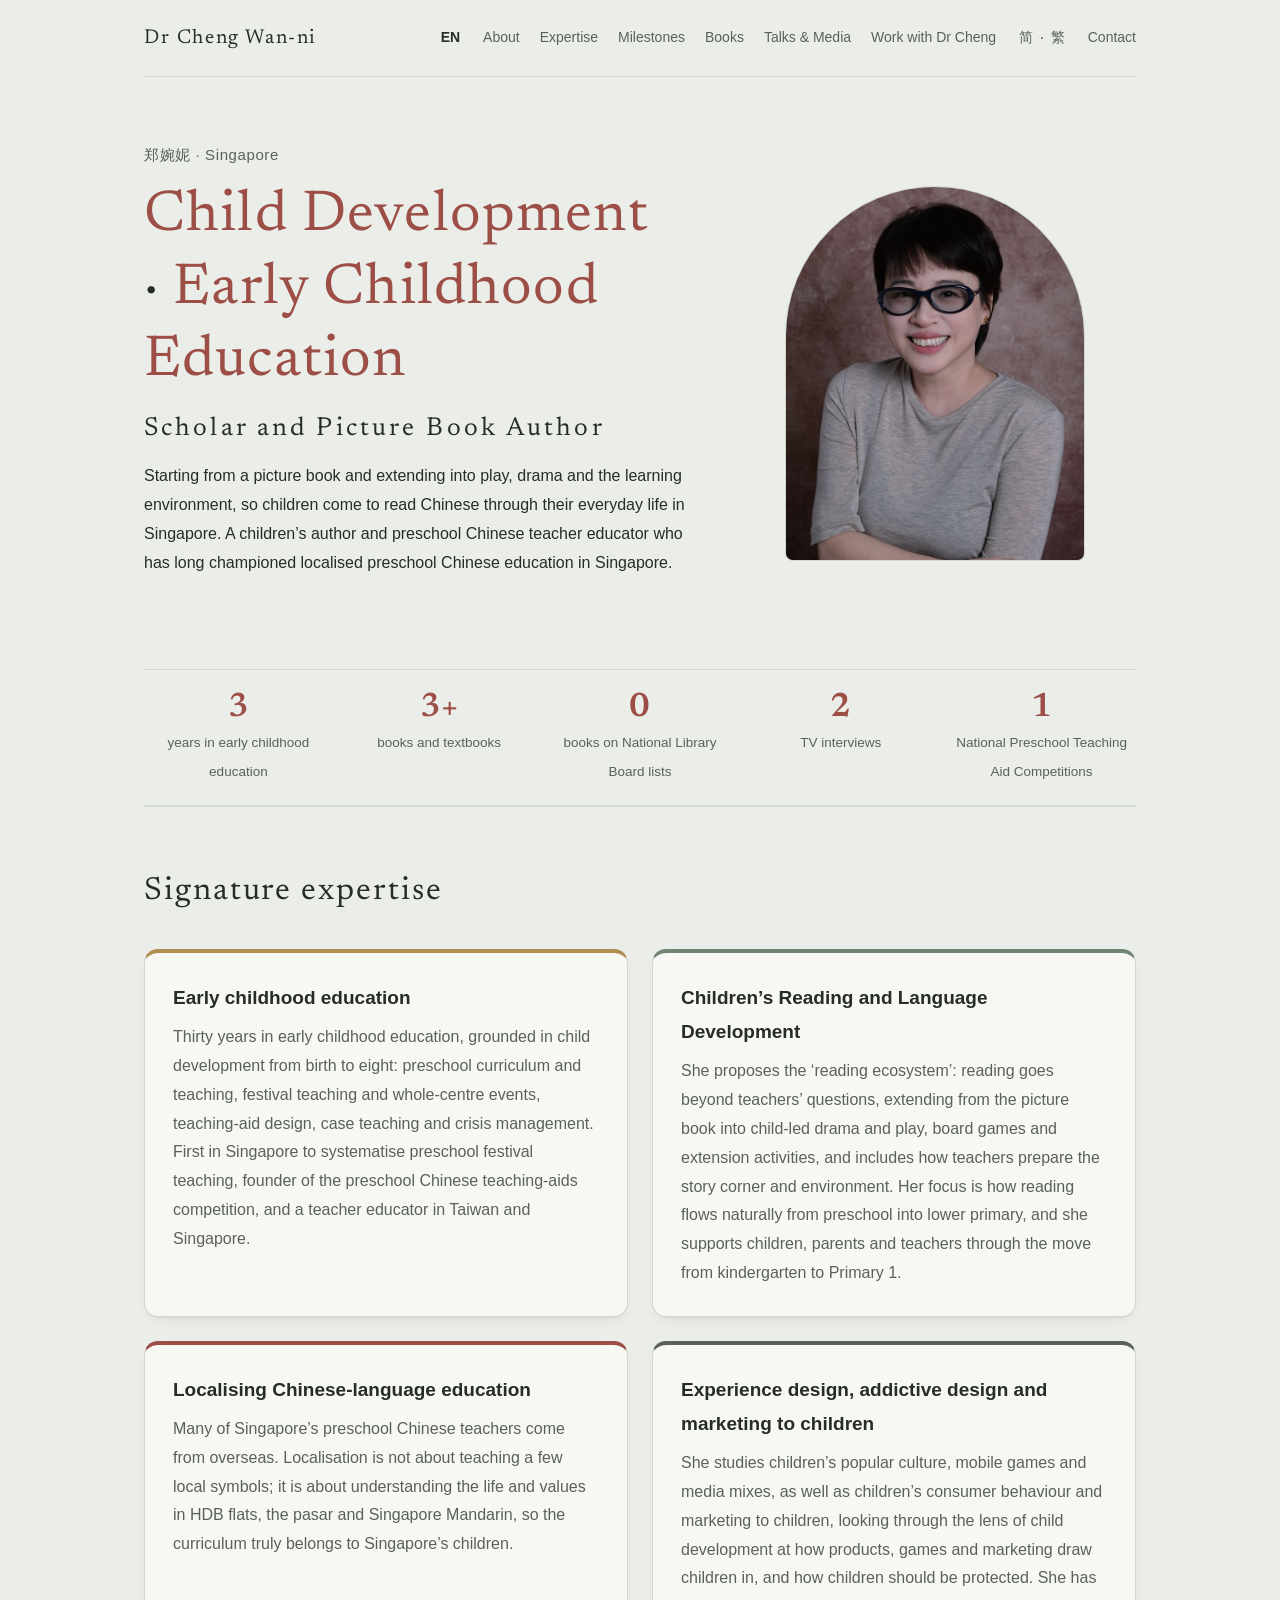
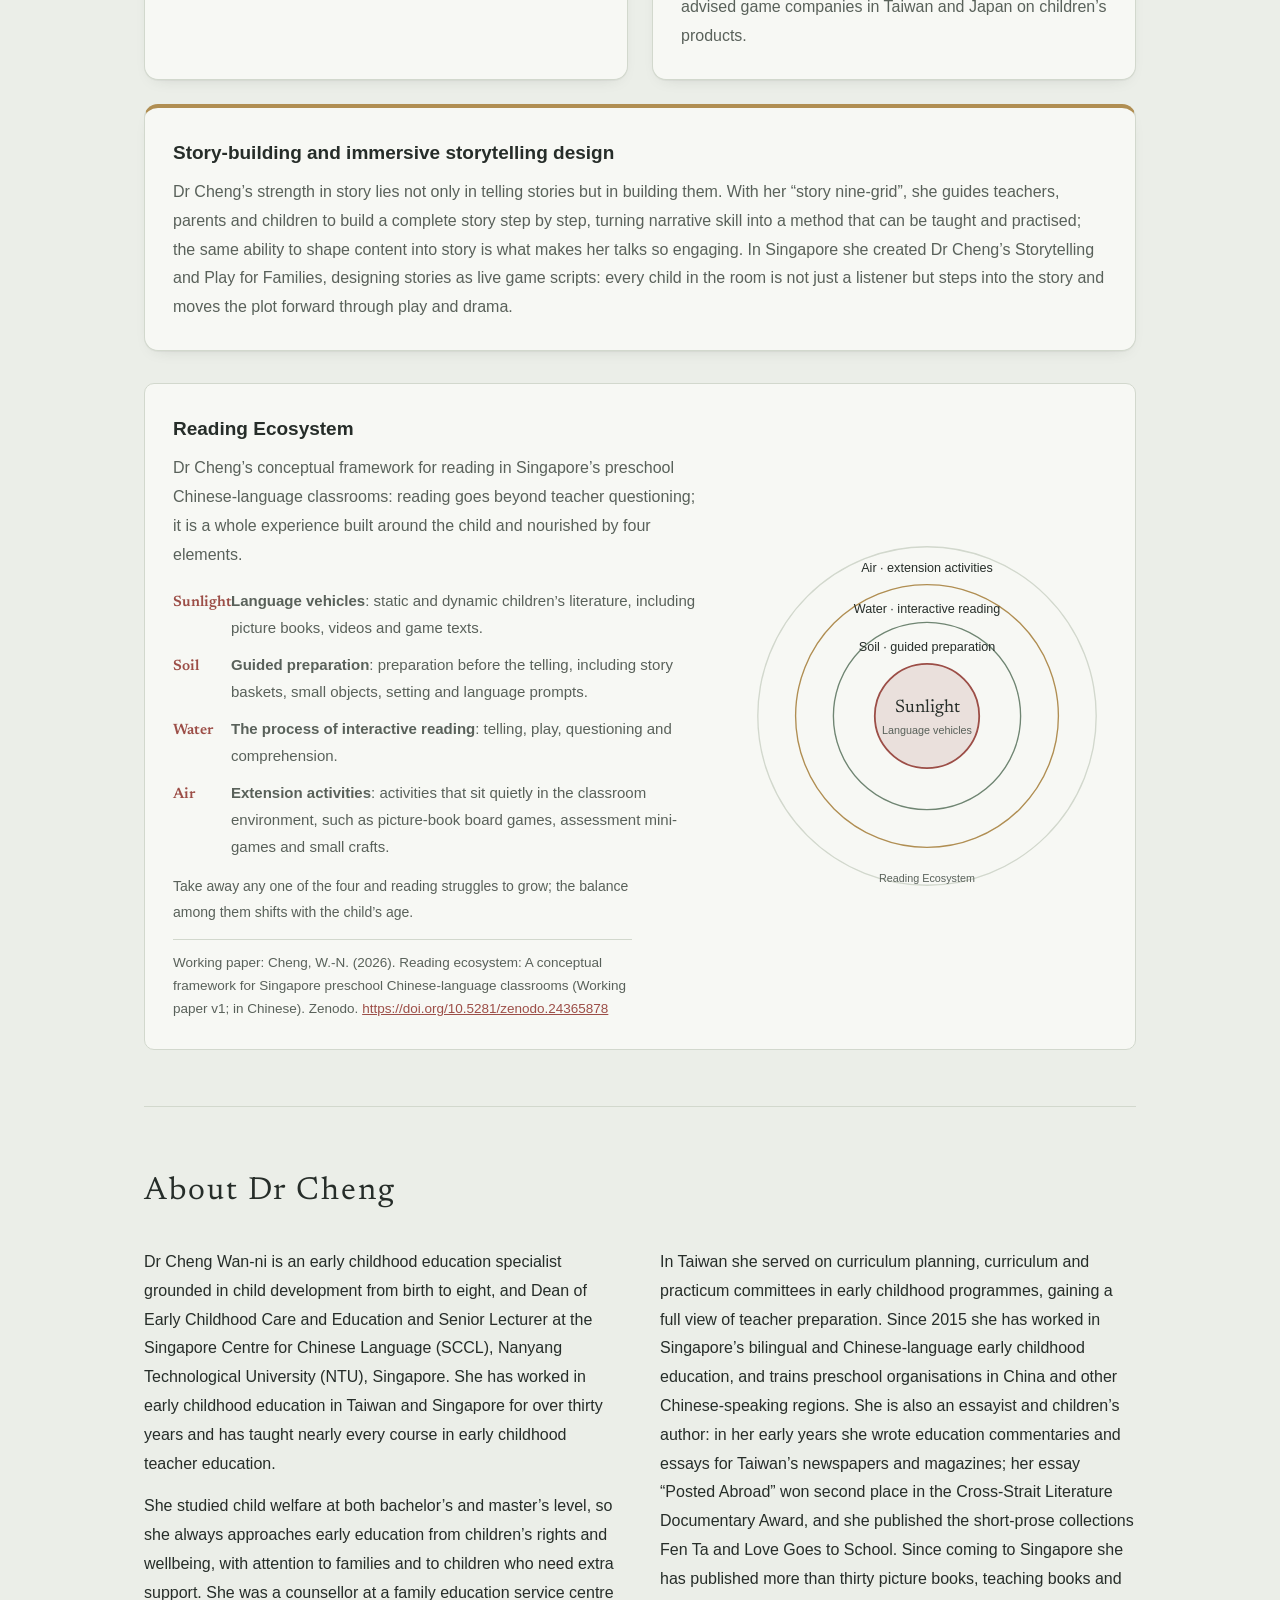
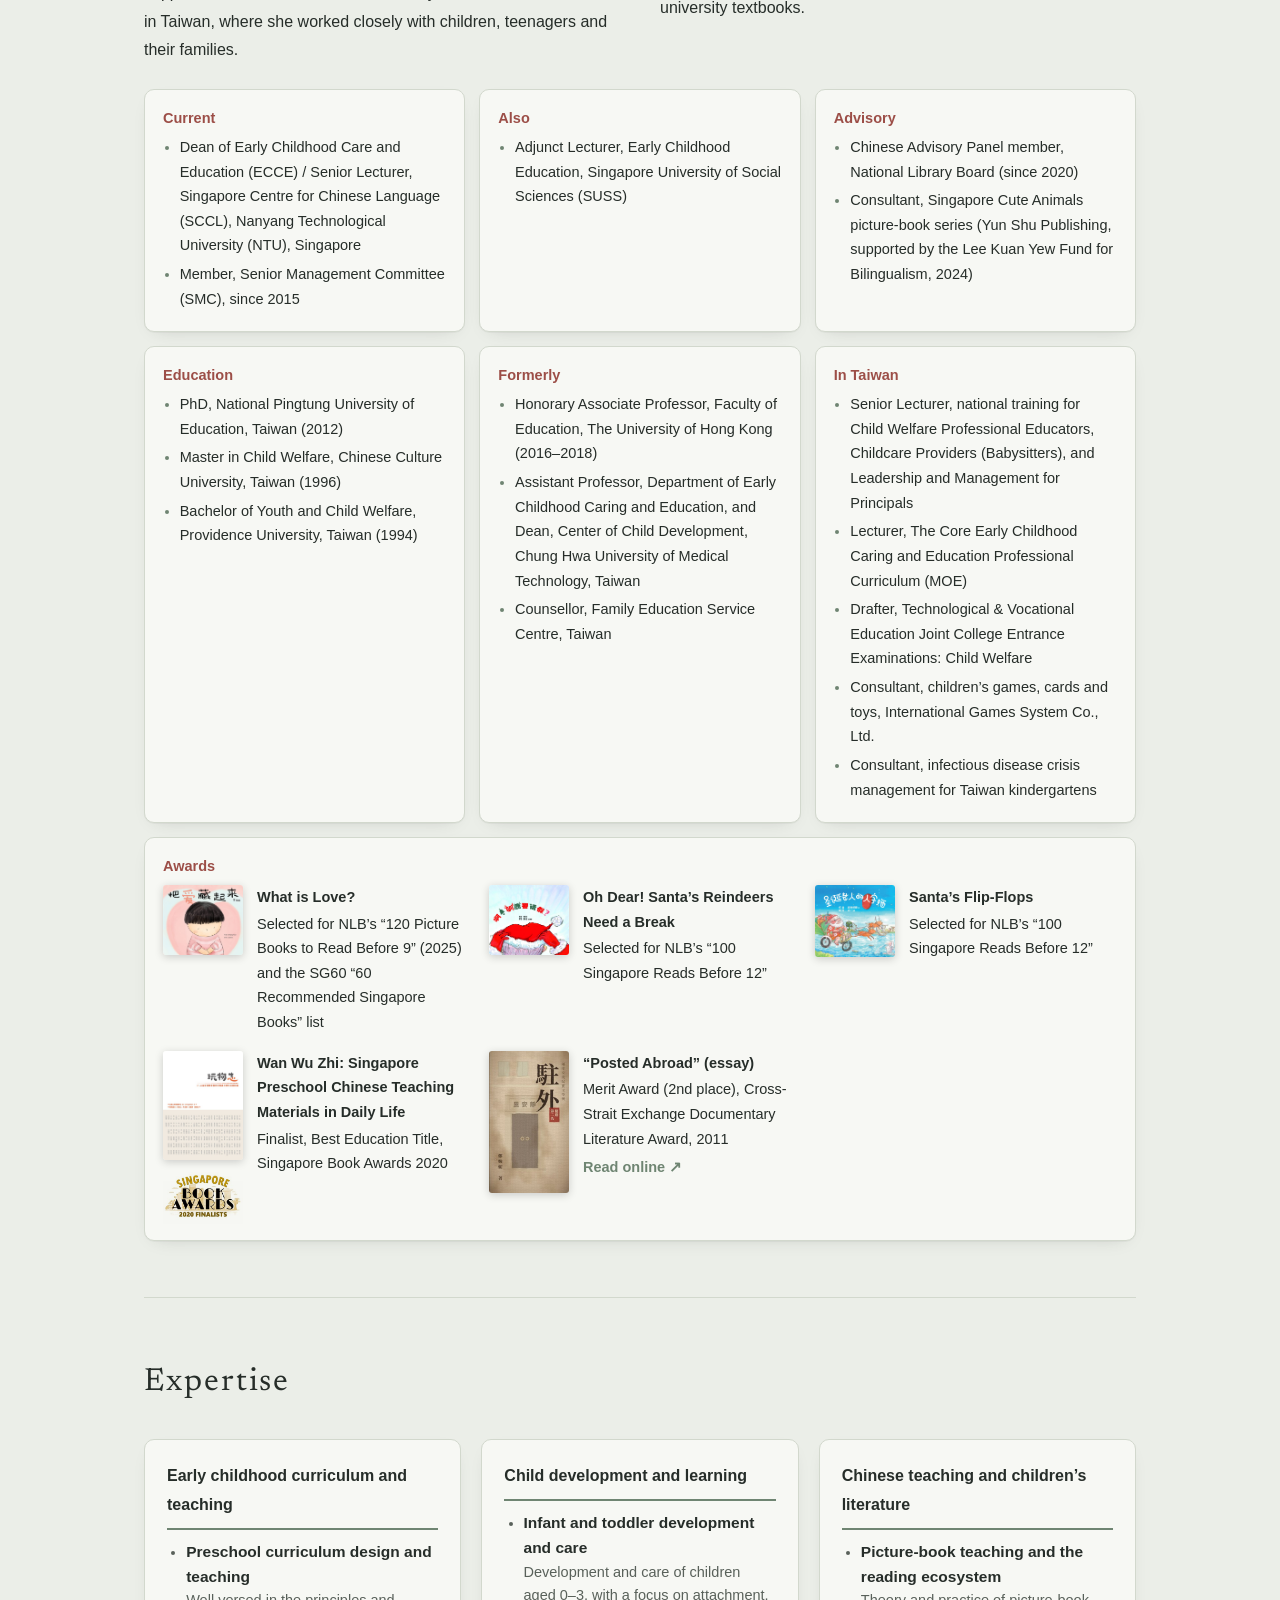
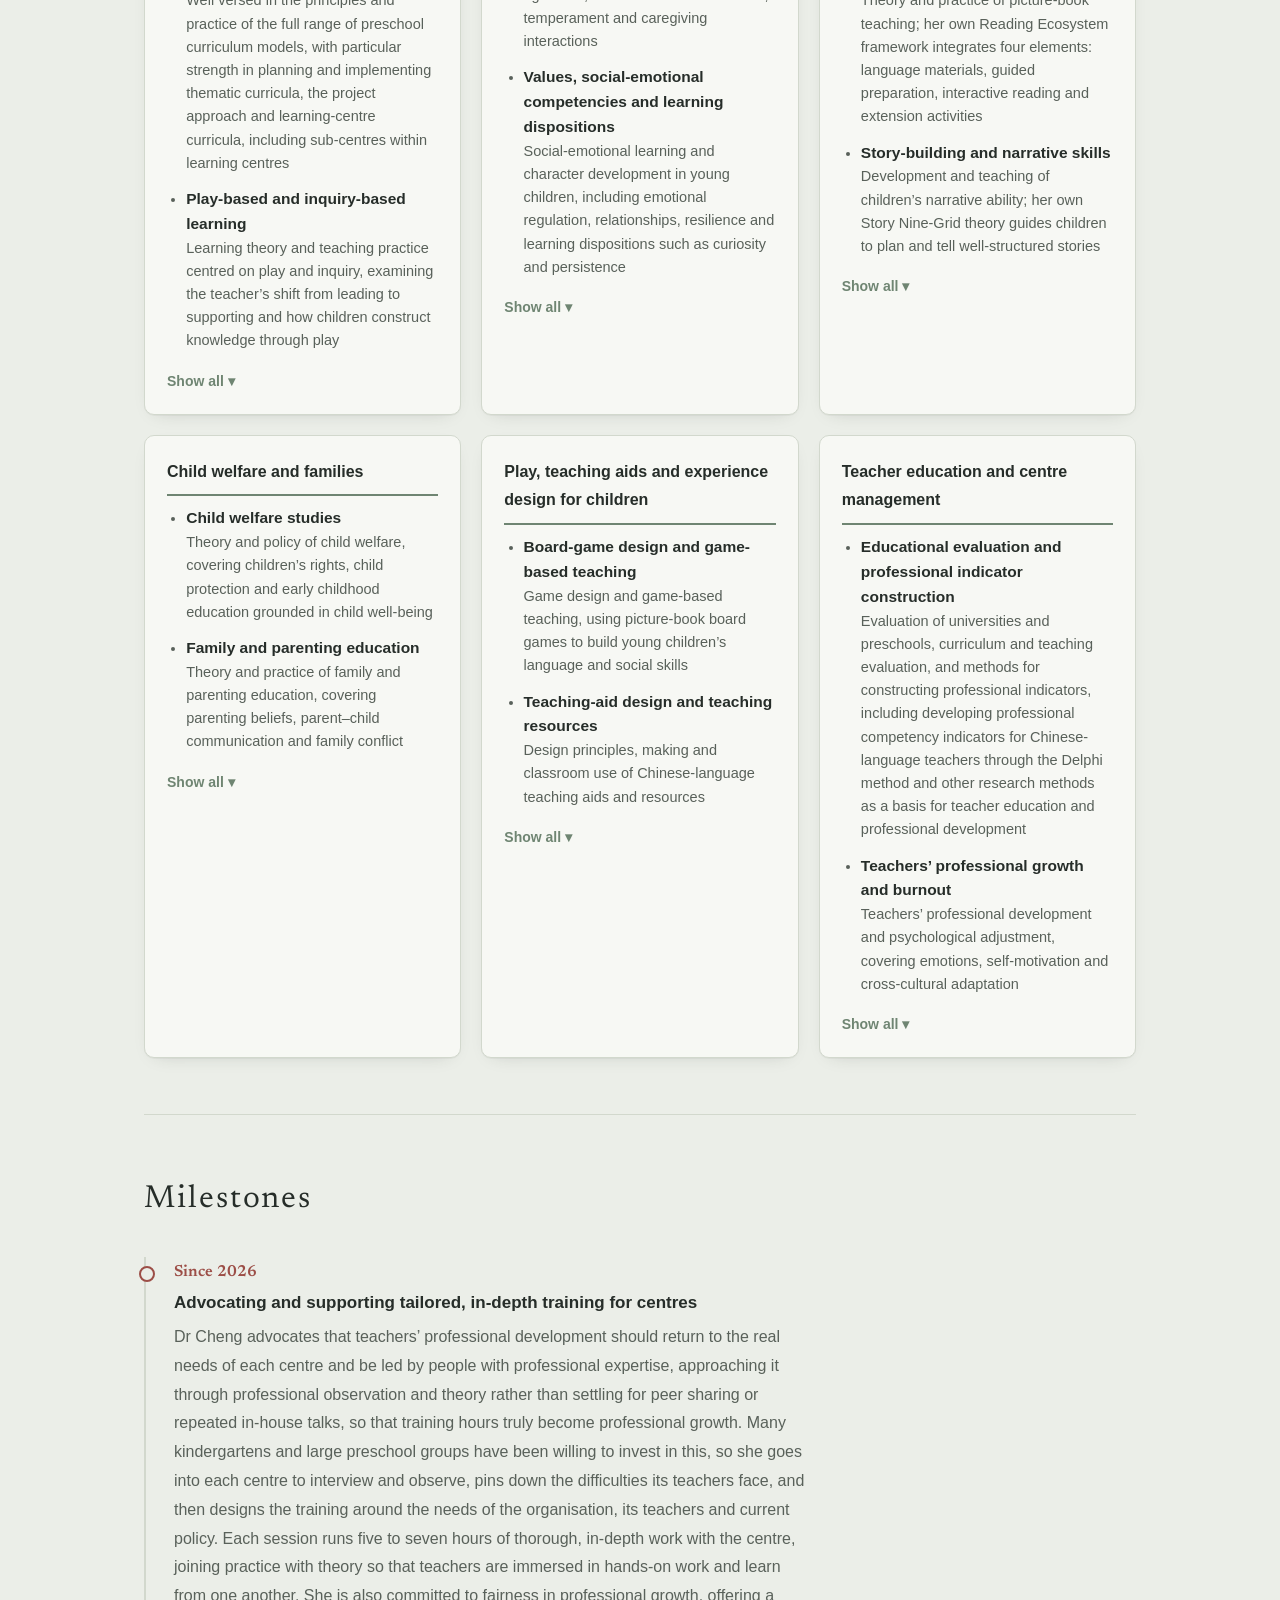
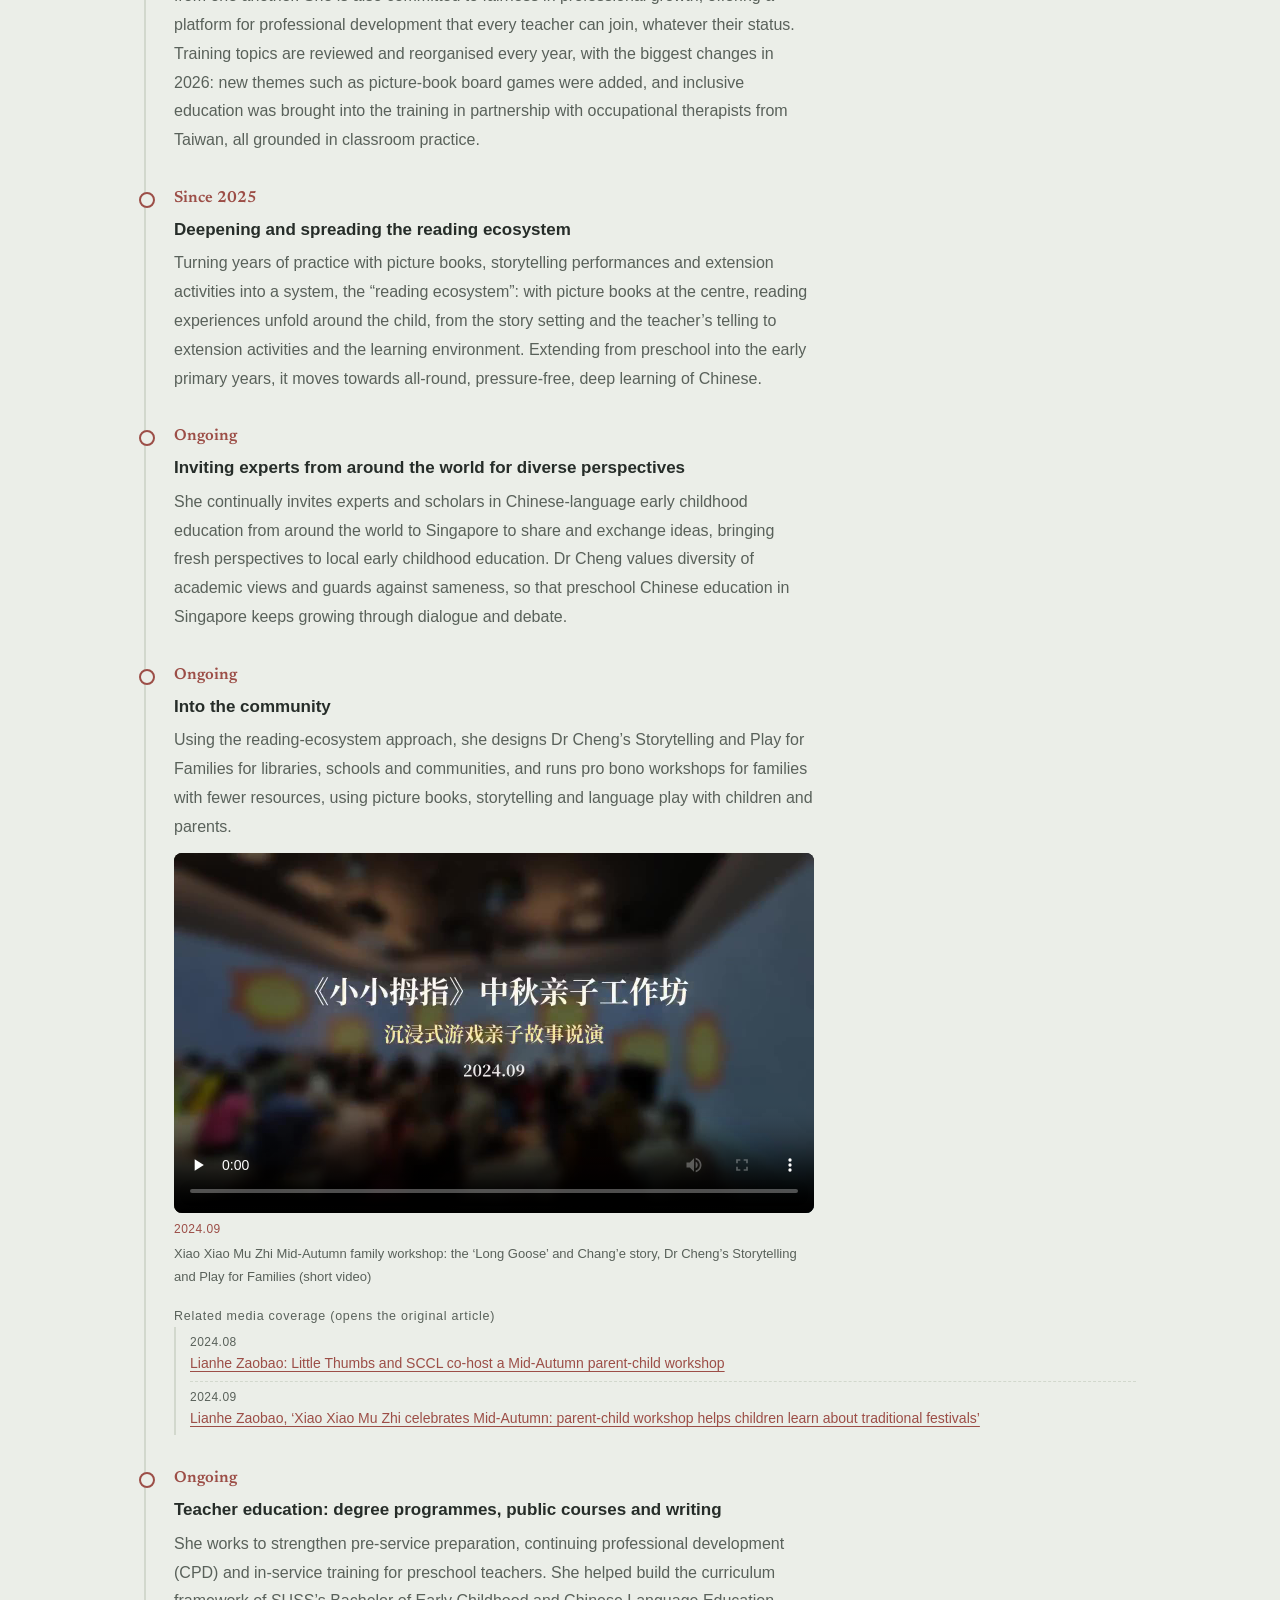
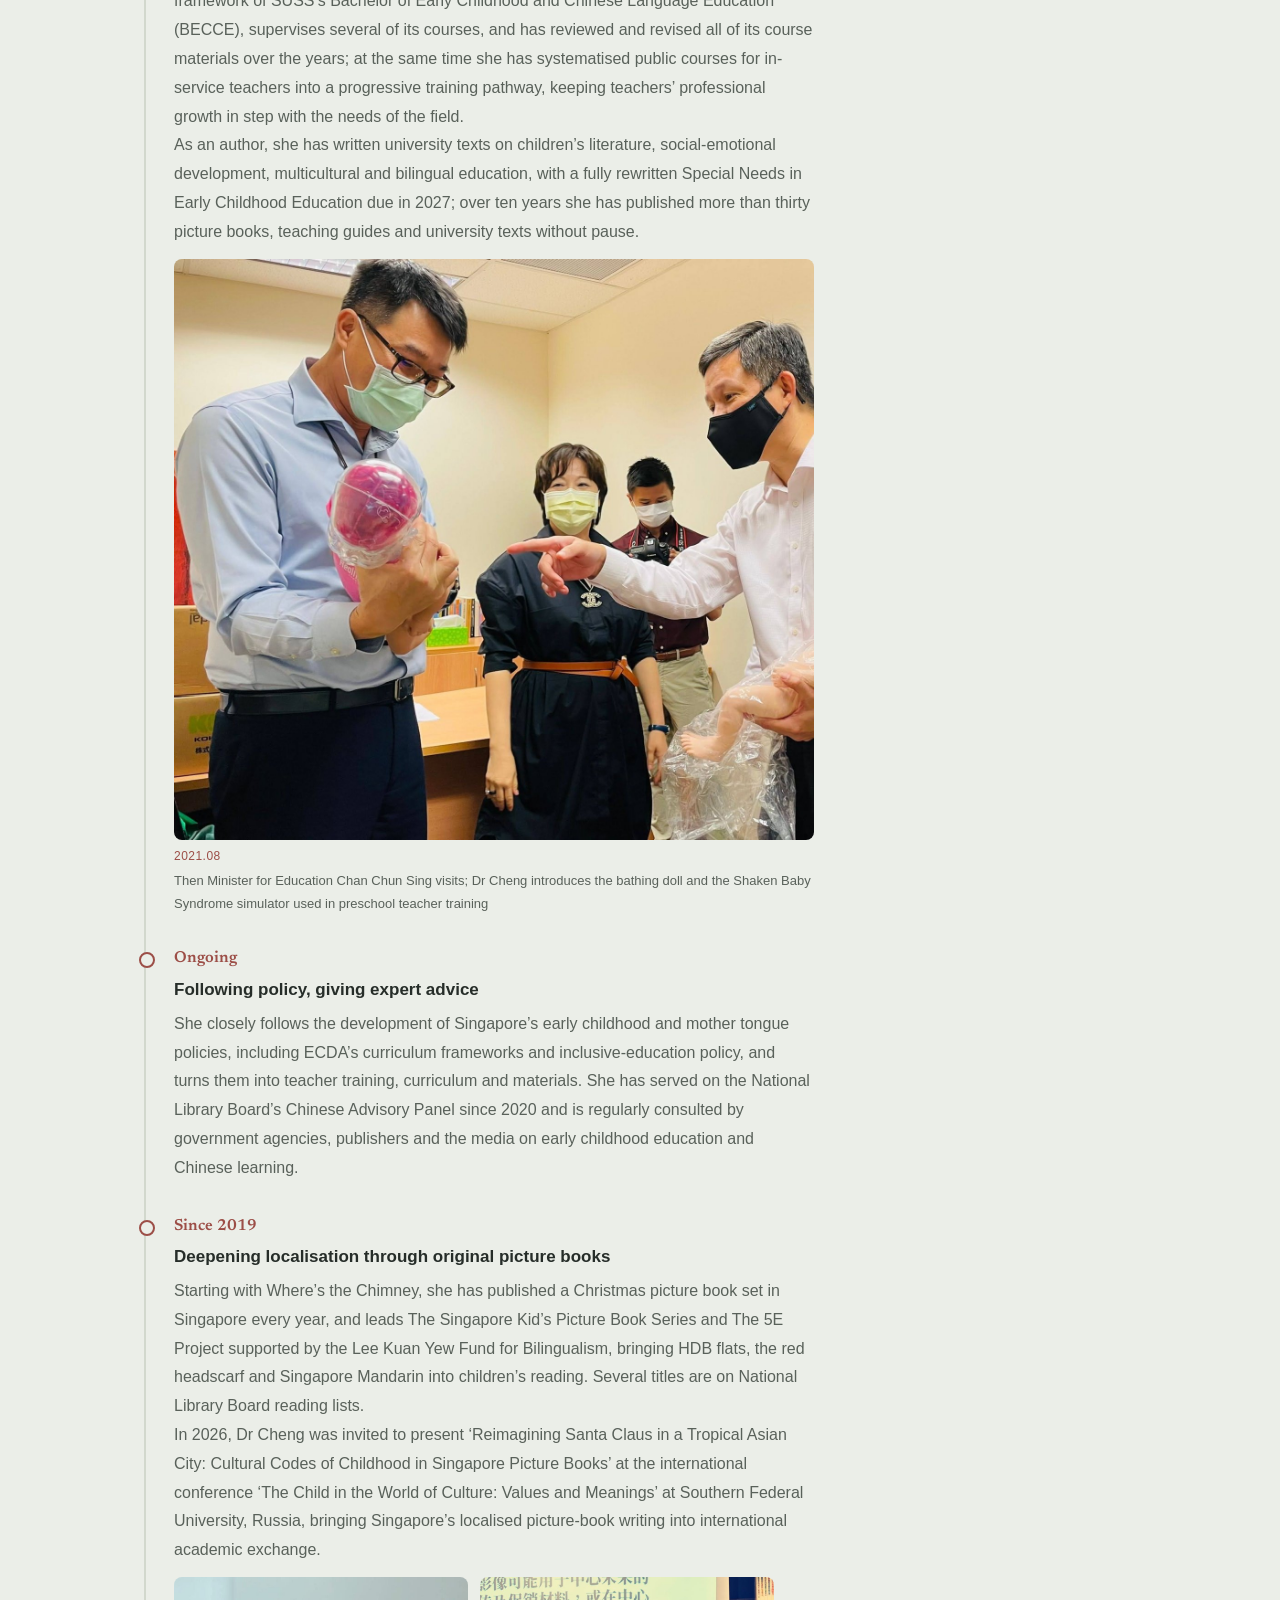
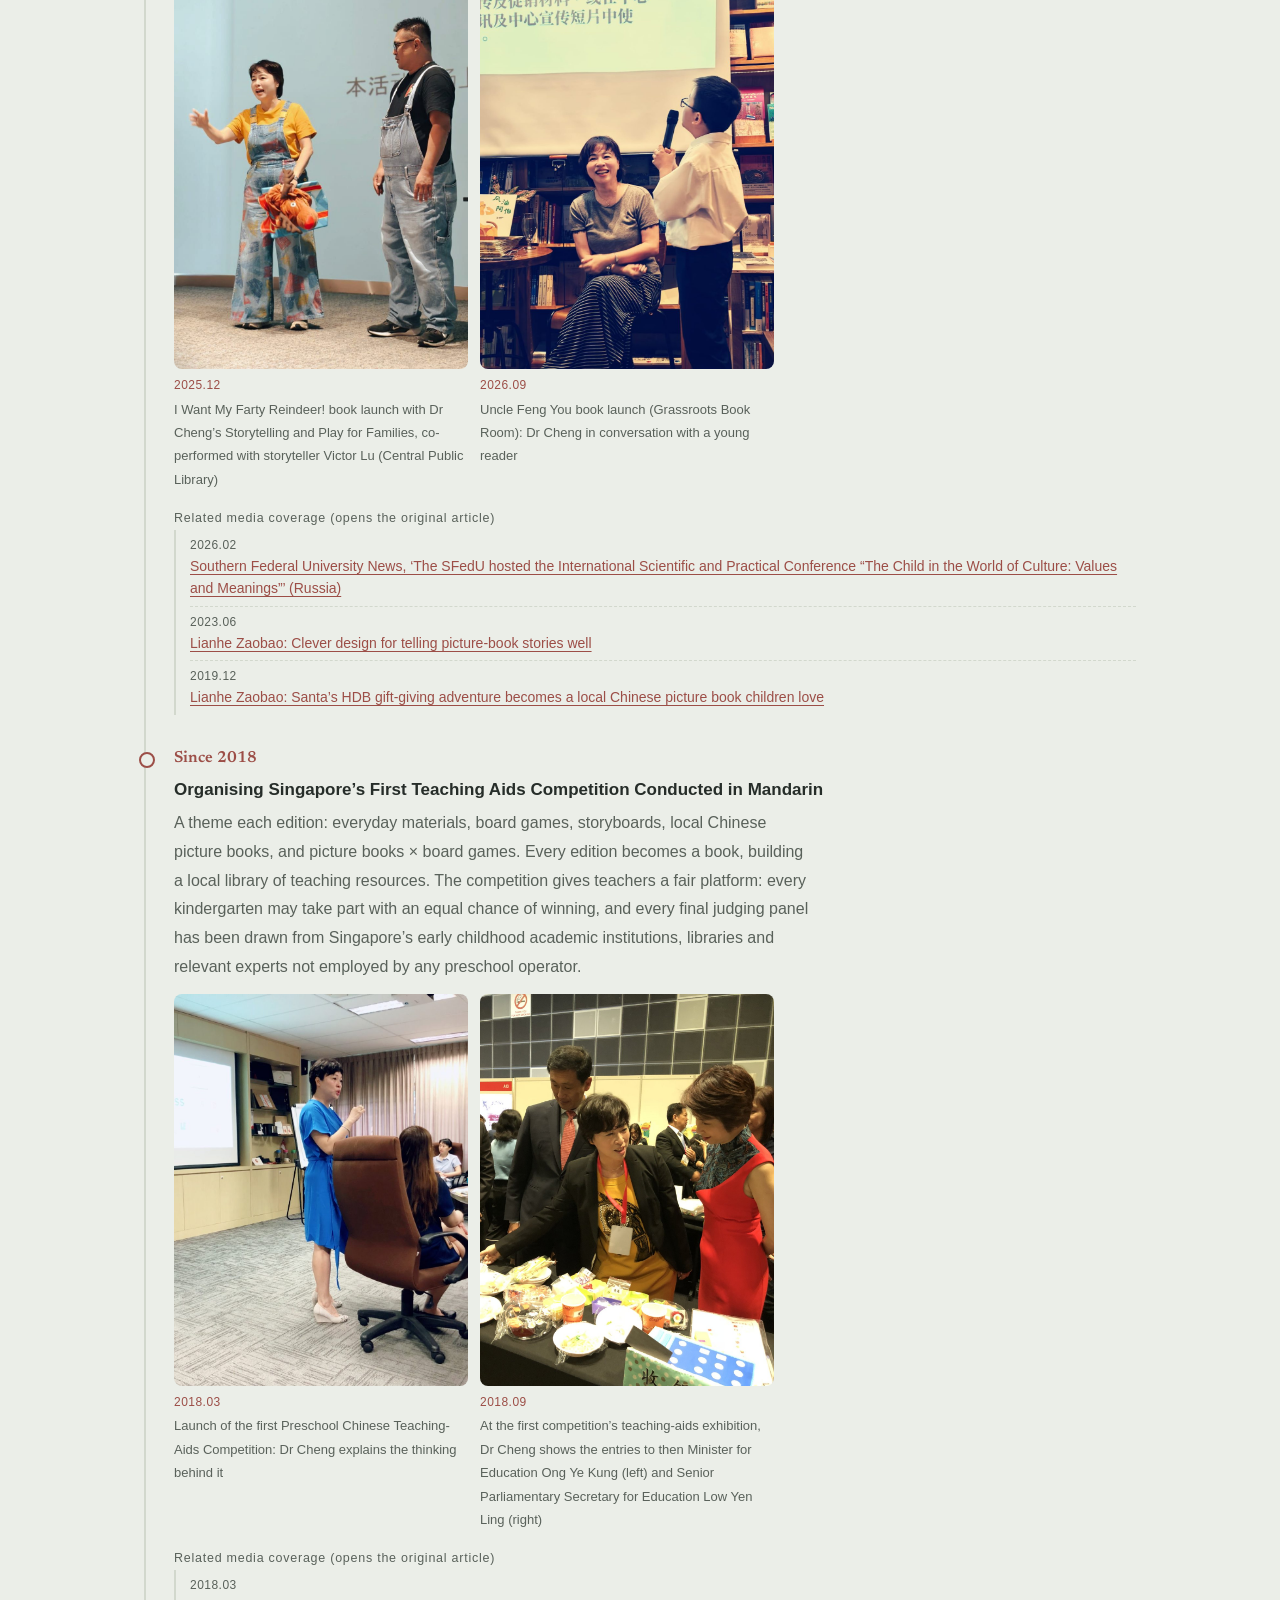
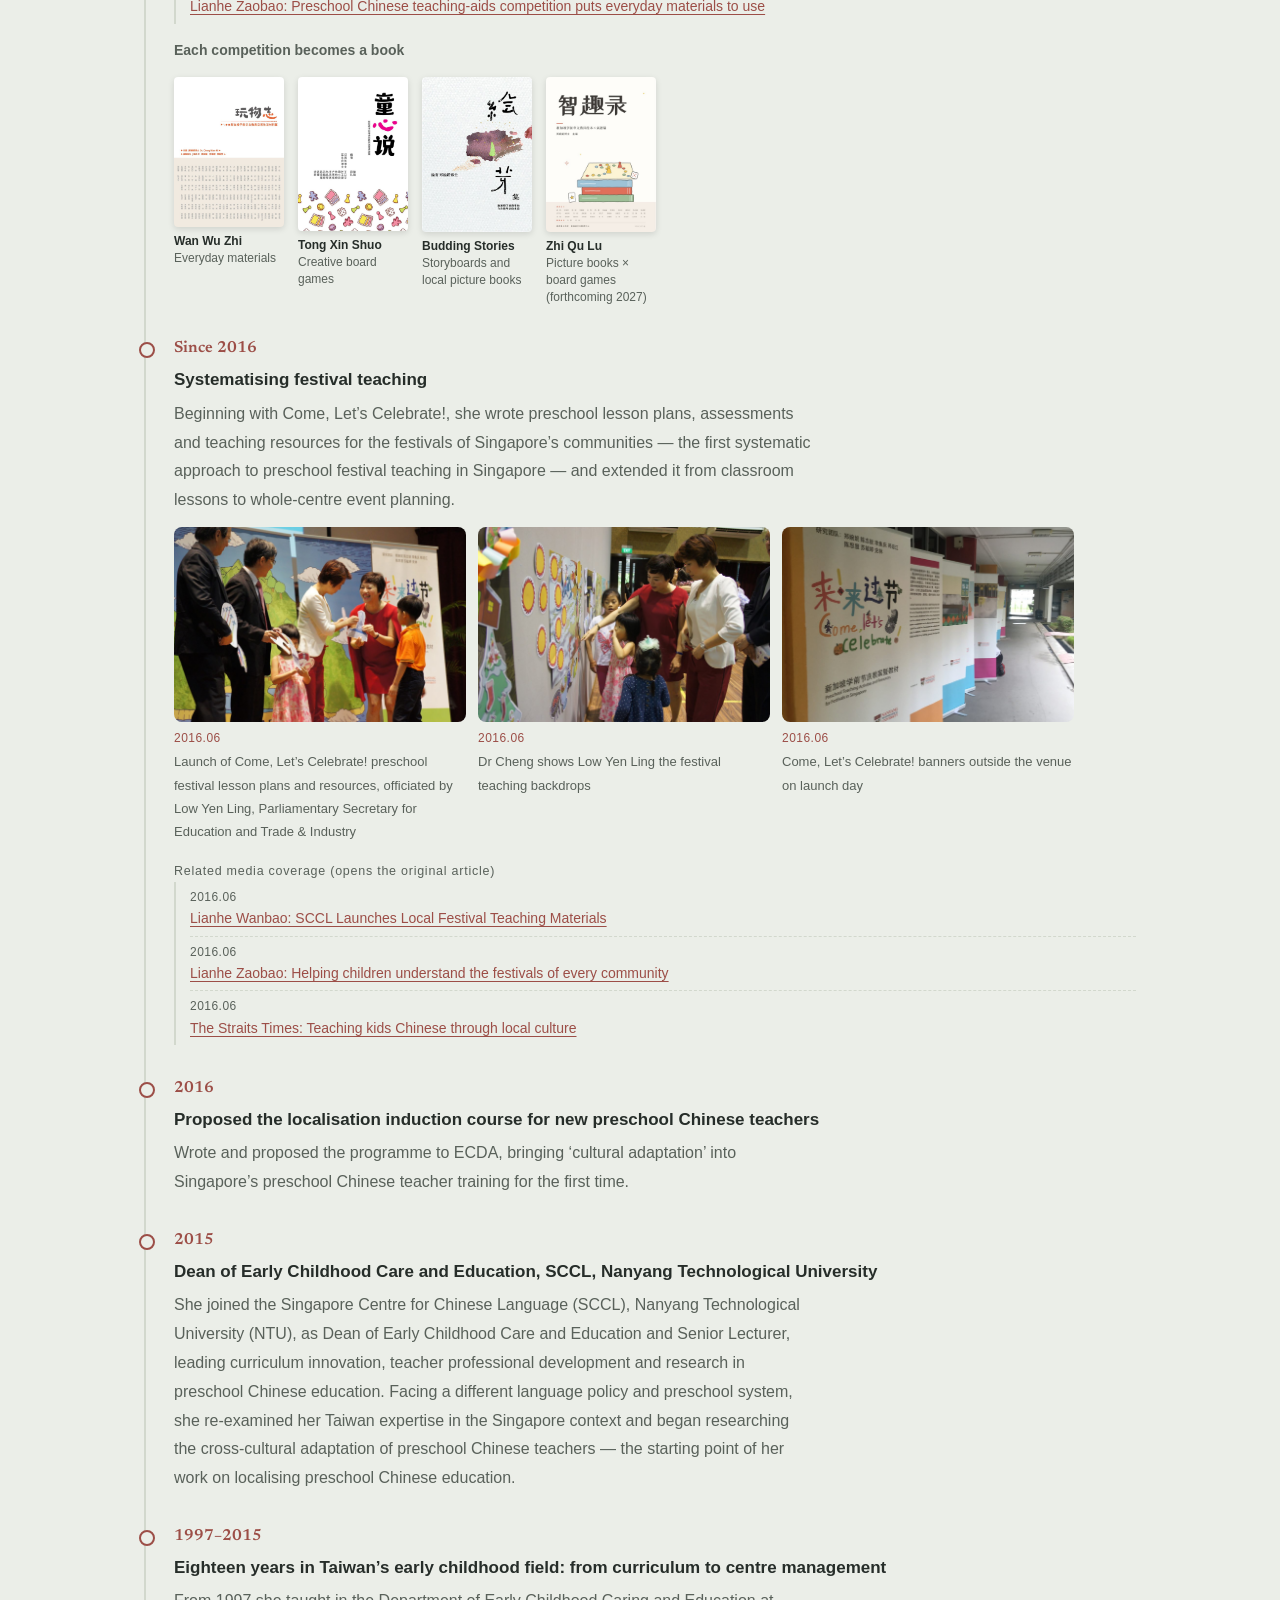
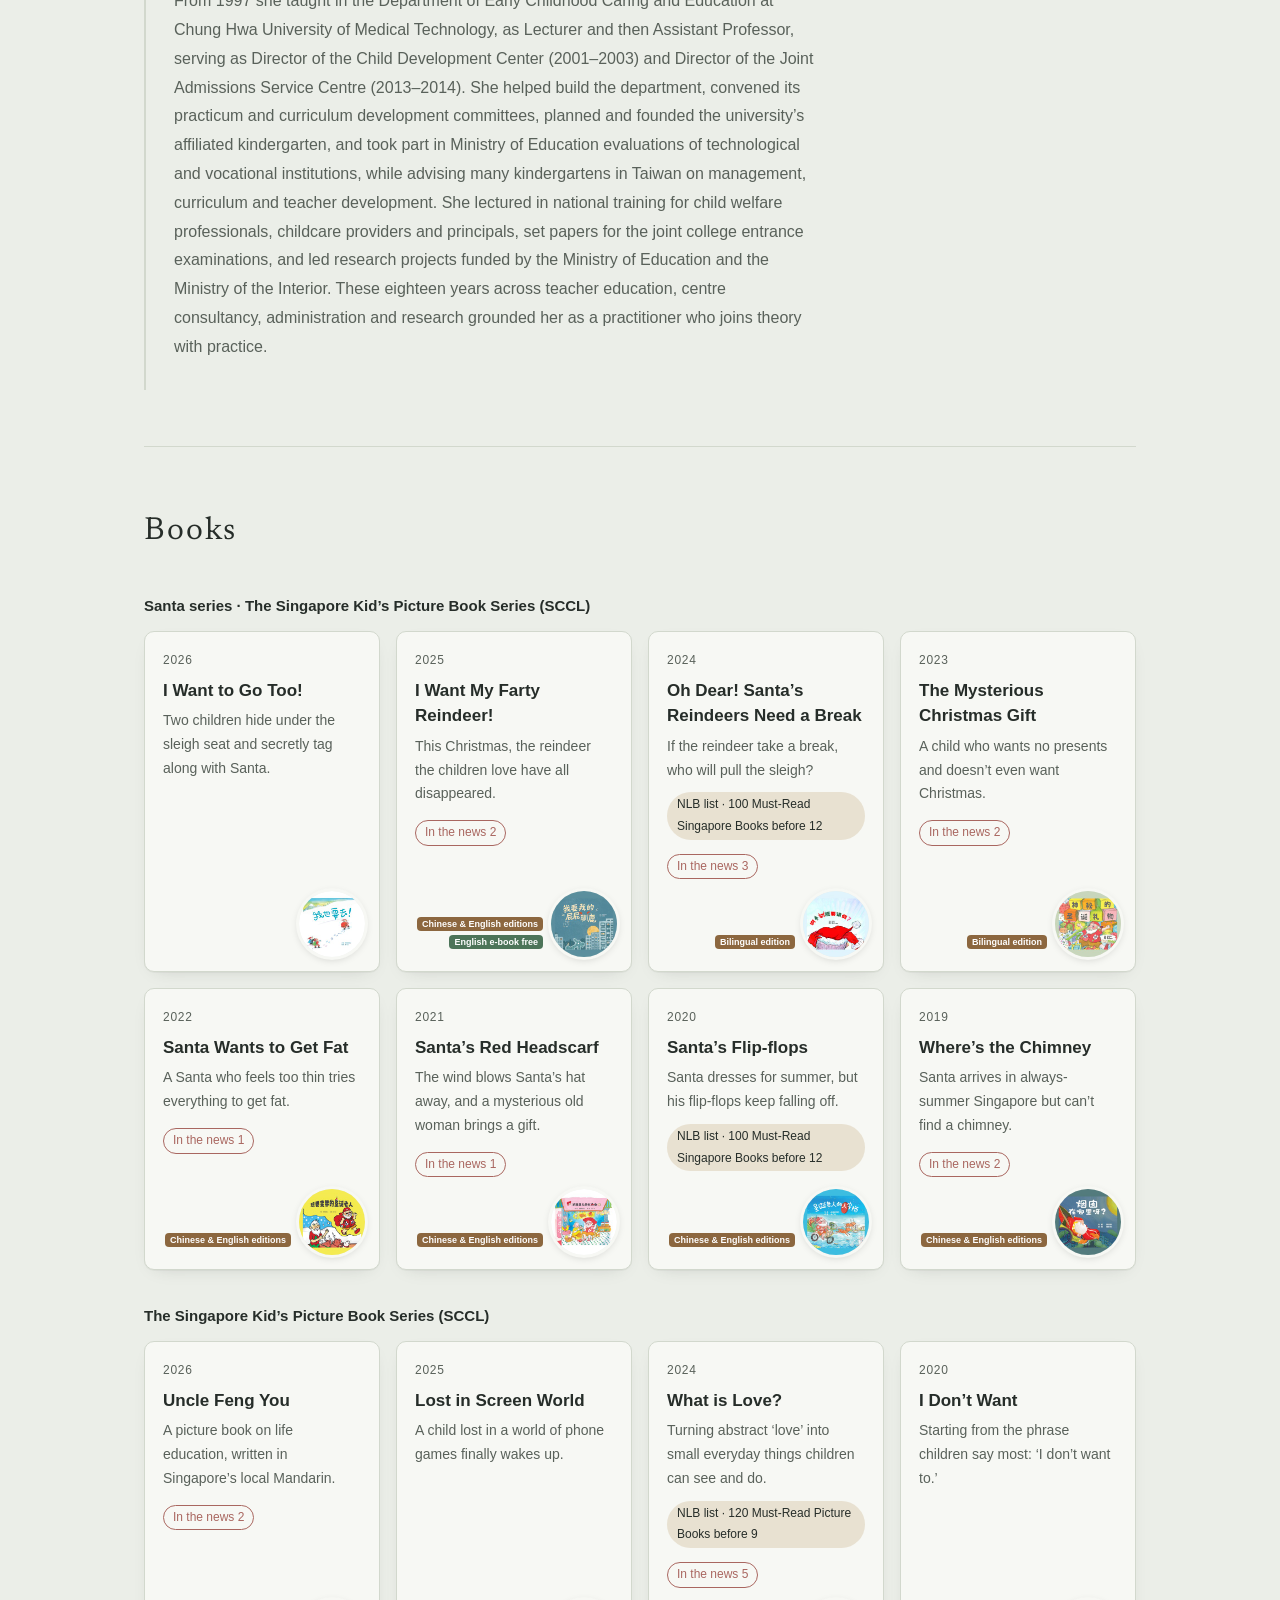
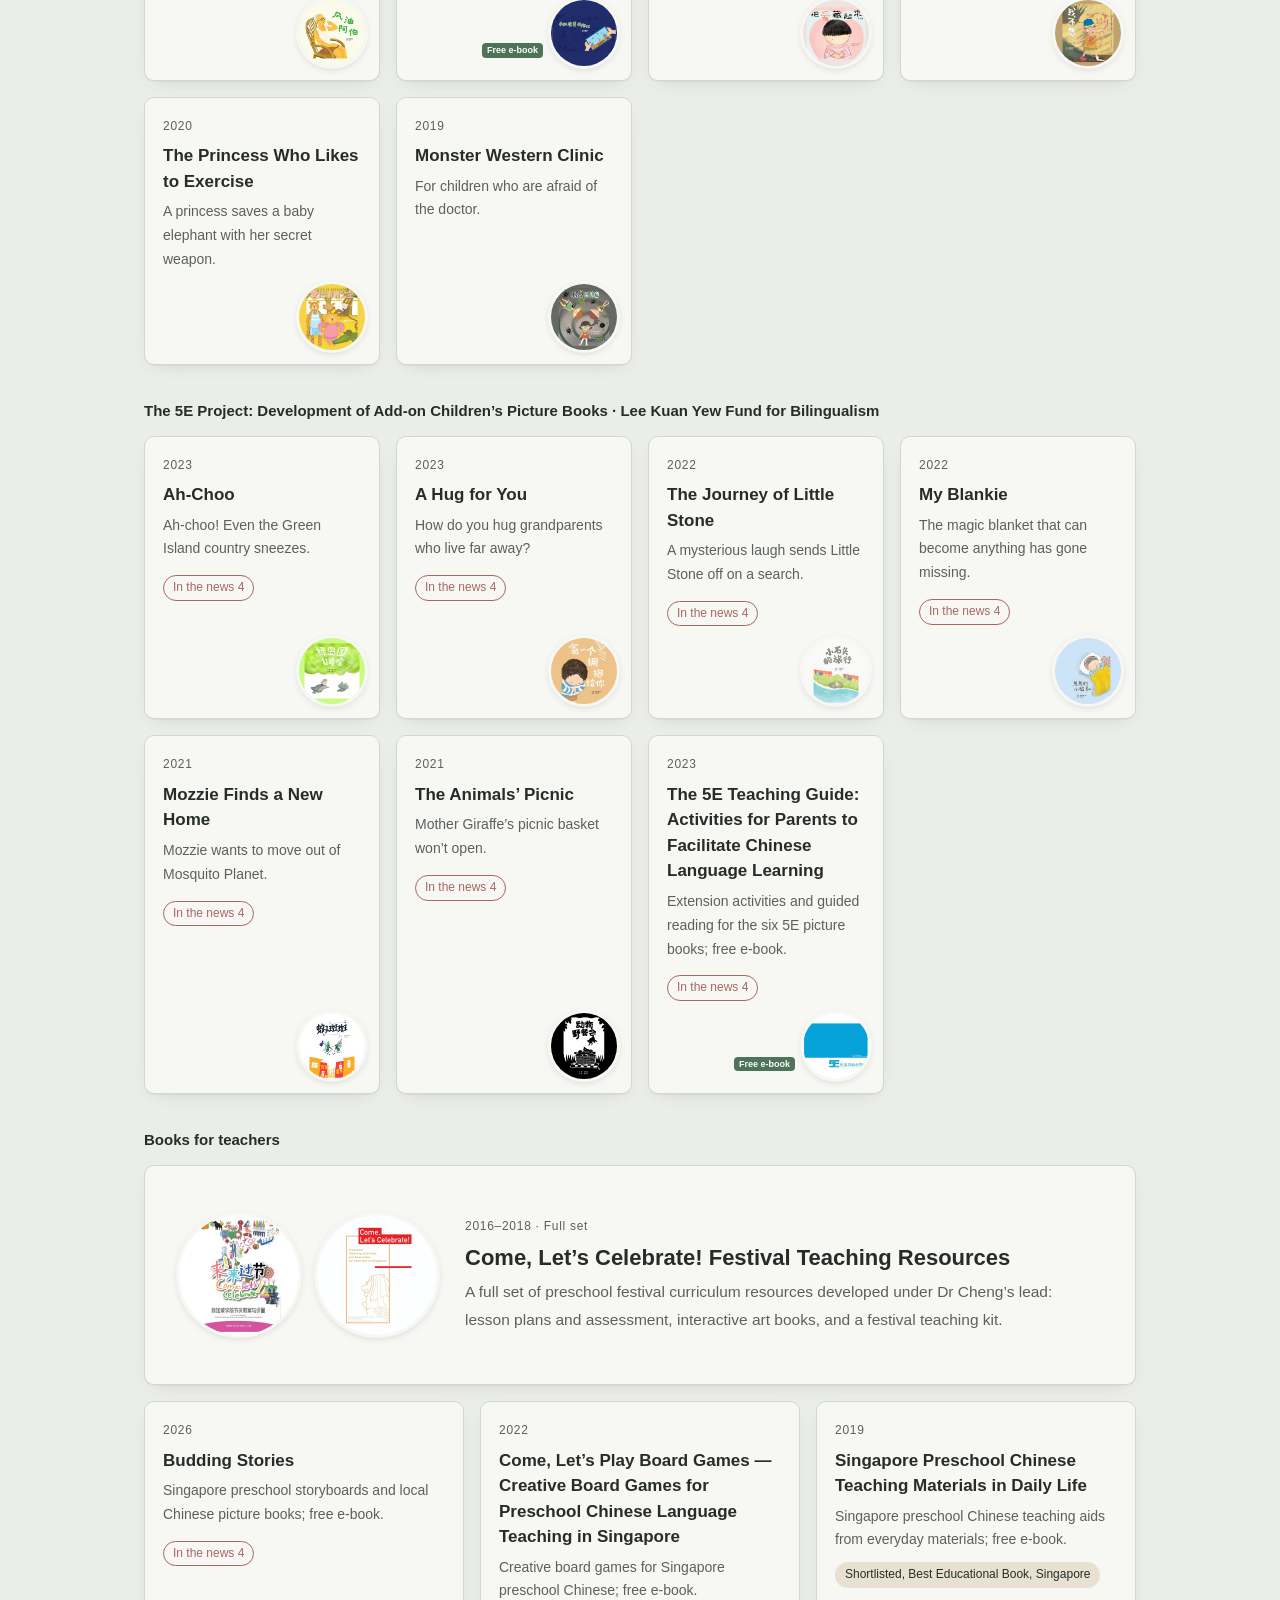
==== commit b9d28676: "Add SFedU conference report to localisation; add new parenting episode, 159 episodes Co-Authored-By:" ====
--- a/en.html
+++ b/en.html
@@ -10,7 +10,7 @@
 <link rel="alternate" hreflang="zh-Hans" href="https://drchengwanni.com/"><link rel="alternate" hreflang="zh-Hant" href="https://drchengwanni.com/zh-hant"><link rel="alternate" hreflang="en" href="https://drchengwanni.com/en"><link rel="alternate" hreflang="x-default" href="https://drchengwanni.com/">
 <meta property="og:type" content="profile"><meta property="og:title" content="Dr Cheng Wan-ni 鄭婉妮 | Child Development & Early Childhood Education · Scholar and Picture Book Author, Singapore"><meta property="og:description" content="Dr Cheng Wan-ni (Cheng Wanni, 鄭婉妮 / 郑婉妮) is Dean of Early Childhood Care and Education and Senior Lecturer at the Singapore Centre for Chinese Language (SCCL), Nanyang Technological University (NTU), Singapore: an early childhood education and children’s literature specialist with 30 years’ experience and more than 30 picture books, teaching books and university texts, and creator of Dr Cheng’s Storytelling and Play for Families."><meta property="og:url" content="https://drchengwanni.com/en"><meta property="og:image" content="https://drchengwanni.com/img/portrait.jpg">
 <meta property="og:site_name" content="Dr Cheng Wan-ni 鄭婉妮博士"><meta property="og:locale" content="en_GB"><meta property="og:image:alt" content="Dr Cheng Wan-ni 鄭婉妮 | Child Development & Early Childhood Education · Scholar and Picture Book Author, Singapore"><meta name="twitter:card" content="summary_large_image"><meta name="twitter:title" content="Dr Cheng Wan-ni 鄭婉妮 | Child Development & Early Childhood Education · Scholar and Picture Book Author, Singapore"><meta name="twitter:description" content="Dr Cheng Wan-ni (Cheng Wanni, 鄭婉妮 / 郑婉妮) is Dean of Early Childhood Care and Education and Senior Lecturer at the Singapore Centre for Chinese Language (SCCL), Nanyang Technological University (NTU), Singapore: an early childhood education and children’s literature specialist with 30 years’ experience and more than 30 picture books, teaching books and university texts, and creator of Dr Cheng’s Storytelling and Play for Families."><meta name="twitter:image" content="https://drchengwanni.com/img/portrait.jpg">
-<script type="application/ld+json">{"@context": "https://schema.org", "@graph": [{"@type": "ProfilePage", "@id": "https://drchengwanni.com/en#profilepage", "url": "https://drchengwanni.com/en", "name": "Dr Cheng Wan-ni 鄭婉妮 | Child Development & Early Childhood Education · Scholar and Picture Book Author, Singapore", "description": "Dr Cheng Wan-ni (Cheng Wanni, 鄭婉妮 / 郑婉妮) is Dean of Early Childhood Care and Education and Senior Lecturer at the Singapore Centre for Chinese Language (SCCL), Nanyang Technological University (NTU), Singapore: an early childhood education and children’s literature specialist with 30 years’ experience and more than 30 picture books, teaching books and university texts, and creator of Dr Cheng’s Storytelling and Play for Families.", "inLanguage": "en", "mainEntity": {"@id": "https://drchengwanni.com/#person"}, "about": {"@id": "https://drchengwanni.com/#person"}, "isPartOf": {"@type": "WebSite", "@id": "https://drchengwanni.com/#website", "url": "https://drchengwanni.com/", "name": "Dr Cheng Wan-ni 鄭婉妮博士"}, "primaryImageOfPage": {"@type": "ImageObject", "url": "https://drchengwanni.com/img/portrait.jpg"}, "dateModified": "2026-11-24T12:23:38+08:00"}, {"@type": "Person", "name": "郑婉妮", "@id": "https://drchengwanni.com/#person", "alternateName": ["鄭婉妮", "鄭婉妮博士", "郑婉妮博士", "Dr Cheng Wan-ni", "Cheng Wan-ni", "Cheng Wanni", "Wanni Cheng", "Dr Cheng Wanni", "Wan-ni Cheng"], "image": "https://drchengwanni.com/img/portrait.jpg", "honorificPrefix": "Dr", "jobTitle": "Dean of Early Childhood Care and Education (ECCE) and Senior Lecturer", "worksFor": {"@type": "Organization", "name": "Singapore Centre for Chinese Language (SCCL) 新加坡华文教研中心", "parentOrganization": {"@type": "CollegeOrUniversity", "name": "Nanyang Technological University (NTU), Singapore 南洋理工大学"}}, "alumniOf": "National Pingtung University of Education", "url": "https://drchengwanni.com/", "knowsAbout": ["early childhood education", "children's literature", "Chinese reading", "picture books", "preschool Chinese language education", "board games for children", "storytelling", "narrative skills", "immersive story design", "沉浸式游戏亲子故事说演", "Dr Cheng's Storytelling and Play for Families"], "sameAs": ["https://orcid.org/0009-0001-5829-668X", "https://sccl.sg/en/about/staff/125-dean/182-dr-cheng-wan-ni", "https://www.sccl.sg/zh/about/staff-cn/126-dean/272-dr-cheng-wan-ni", "https://afcc.com.sg/2019/lightbox-speaker/cheng-wan-ni.html"], "identifier": {"@type": "PropertyValue", "propertyID": "ORCID", "value": "0009-0001-5829-668X"}, "affiliation": [{"@type": "Organization", "name": "Singapore University of Social Sciences (SUSS)", "description": "Adjunct Lecturer 兼任讲师"}], "description": "Dr Cheng Wan-ni (Cheng Wanni, 鄭婉妮 / 郑婉妮) is Dean of Early Childhood Care and Education and Senior Lecturer at the Singapore Centre for Chinese Language (SCCL), Nanyang Technological University (NTU), Singapore: an early childhood education and children’s literature specialist with 30 years’ experience and more than 30 picture books, teaching books and university texts, and creator of Dr Cheng’s Storytelling and Play for Families."}, {"@type": "Book", "name": "烟囱在哪里呀？", "alternateName": "Where's the Chimney?", "author": {"@id": "https://drchengwanni.com/#person"}}, {"@type": "Book", "name": "圣诞老人的人字拖", "alternateName": "Santa's Flip-Flops", "author": {"@id": "https://drchengwanni.com/#person"}}, {"@type": "Book", "name": "圣诞老人的红头巾", "alternateName": "Santa's Red Headscarf", "author": {"@id": "https://drchengwanni.com/#person"}}, {"@type": "Book", "name": "想要变胖的圣诞老人", "alternateName": "Santa Wants to Get Fat", "author": {"@id": "https://drchengwanni.com/#person"}}, {"@type": "Book", "name": "神秘的圣诞礼物", "alternateName": "The Mysterious Christmas Gift", "author": {"@id": "https://drchengwanni.com/#person"}}, {"@type": "Book", "name": "啊！驯鹿要请假？", "alternateName": "Oh Dear! Santa's Reindeers Need a Break", "author": {"@id": "https://drchengwanni.com/#person"}}, {"@type": "Book", "name": "我要我的屁屁驯鹿！", "alternateName": "I Want My Farty Reindeer!", "author": {"@id": "https://drchengwanni.com/#person"}}, {"@type": "Book", "name": "我也要去！", "alternateName": "I Want to Go Too!", "author": {"@id": "https://drchengwanni.com/#person"}}, {"@type": "Book", "name": "风油阿伯", "alternateName": "Uncle Feng You", "author": {"@id": "https://drchengwanni.com/#person"}}, {"@type": "Book", "name": "把爱藏起来", "alternateName": "What is Love?", "author": {"@id": "https://drchengwanni.com/#person"}}, {"@type": "Book", "name": "手机世界历险记", "alternateName": "Lost in Screen World", "author": {"@id": "https://drchengwanni.com/#person"}}, {"@type": "Book", "name": "我不想", "author": {"@id": "https://drchengwanni.com/#person"}}, {"@type": "Book", "name": "怪兽西药房", "author": {"@id": "https://drchengwanni.com/#person"}}, {"@type": "Book", "name": "爱运动的公主", "alternateName": "The Princess Who Likes to Exercise", "author": {"@id": "https://drchengwanni.com/#person"}}, {"@type": "Book", "name": "绿岛国打喷嚏", "alternateName": "Ah-Choo!", "author": {"@id": "https://drchengwanni.com/#person"}}, {"@type": "Book", "name": "蚊子斑斑", "alternateName": "Mozzie Finds a New Home", "author": {"@id": "https://drchengwanni.com/#person"}}, {"@type": "Book", "name": "动物野餐会", "alternateName": "The Animals' Picnic", "author": {"@id": "https://drchengwanni.com/#person"}}, {"@type": "Book", "name": "小石头的旅行", "author": {"@id": "https://drchengwanni.com/#person"}}, {"@type": "Book", "name": "寄一个拥抱给你", "alternateName": "A Hug for You!", "author": {"@id": "https://drchengwanni.com/#person"}}, {"@type": "Book", "name": "弟弟的小被子", "alternateName": "My Blankie", "author": {"@id": "https://drchengwanni.com/#person"}}, {"@type": "Book", "name": "5E绘本活动导读", "alternateName": "The 5E Teaching Guide: Activities for Teachers and Parents to Facilitate Chinese Language Learning", "author": {"@id": "https://drchengwanni.com/#person"}}, {"@type": "Book", "name": "来！来过节节庆教材开发", "alternateName": "Come, Let's Celebrate! Festival Teaching Resources", "author": {"@id": "https://drchengwanni.com/#person"}}, {"@type": "Book", "name": "来！来过节英文版", "alternateName": "Come, Let's Celebrate! Preschool Teaching Activities and Evaluation for Festivals of Singapore", "author": {"@id": "https://drchengwanni.com/#person"}}, {"@type": "Book", "name": "玩物志", "author": {"@id": "https://drchengwanni.com/#person"}}, {"@type": "Book", "name": "童心说", "author": {"@id": "https://drchengwanni.com/#person"}}, {"@type": "Book", "name": "绘芽集", "author": {"@id": "https://drchengwanni.com/#person"}}, {"@type": "Book", "name": "幼儿园那些事", "alternateName": "Those Things in Kindergarten", "author": {"@id": "https://drchengwanni.com/#person"}}, {"@type": "Book", "name": "幼儿园传染病危机预防与管理", "alternateName": "Crisis Prevention and Management of Infectious Diseases for Child Care Centers", "author": {"@id": "https://drchengwanni.com/#person"}}, {"@type": "Book", "name": "学前儿童文学", "alternateName": "Children's Literature for Early Childhood", "author": {"@id": "https://drchengwanni.com/#person"}}, {"@type": "Book", "name": "发展幼儿的社交情绪与技能", "alternateName": "Developing Social and Emotional Competence in Young Children", "author": {"@id": "https://drchengwanni.com/#person"}}, {"@type": "Book", "name": "多元文化教育与双语教育", "alternateName": "Multicultural Education and Bilingual Education", "author": {"@id": "https://drchengwanni.com/#person"}}, {"@type": "Book", "name": "学前特殊儿童教育", "alternateName": "Supporting Children with Special Needs", "author": {"@id": "https://drchengwanni.com/#person"}}, {"@type": "Book", "name": "幼儿阶段的戏剧与华语文教学", "alternateName": "Early Childhood Creative Drama and Chinese Language Education", "author": {"@id": "https://drchengwanni.com/#person"}}, {"@type": "Book", "name": "学前资讯科技和华文教学的整合", "alternateName": "Integrating ICT in Teaching and Learning Chinese in Early Childhood Education", "author": {"@id": "https://drchengwanni.com/#person"}}, {"@type": "Book", "name": "儿童发展评量", "alternateName": "Assessment and Intervention", "author": {"@id": "https://drchengwanni.com/#person"}}, {"@type": "Book", "name": "学前教育科研方法", "alternateName": "Research Methods for Early Childhood Education", "author": {"@id": "https://drchengwanni.com/#person"}}, {"@type": "Book", "name": "新加坡学前华文教育：发展、现场与在地实践", "author": {"@id": "https://drchengwanni.com/#person"}}, {"@type": "Book", "name": "智趣录：新加坡学前华文教具绘本桌游篇", "author": {"@id": "https://drchengwanni.com/#person"}}, {"@type": "ScholarlyArticle", "name": "阅读生态系：新加坡学前华语文教室的概念架构（工作论文 v1）", "alternateName": "Reading ecosystem: A conceptual framework for Singapore preschool Chinese-language classrooms", "datePublished": "2026", "publisher": {"@type": "Organization", "name": "Zenodo"}, "identifier": "https://doi.org/10.5281/zenodo.24365878", "url": "https://doi.org/10.5281/zenodo.24365878", "author": {"@id": "https://drchengwanni.com/#person"}}]}</script>
+<script type="application/ld+json">{"@context": "https://schema.org", "@graph": [{"@type": "ProfilePage", "@id": "https://drchengwanni.com/en#profilepage", "url": "https://drchengwanni.com/en", "name": "Dr Cheng Wan-ni 鄭婉妮 | Child Development & Early Childhood Education · Scholar and Picture Book Author, Singapore", "description": "Dr Cheng Wan-ni (Cheng Wanni, 鄭婉妮 / 郑婉妮) is Dean of Early Childhood Care and Education and Senior Lecturer at the Singapore Centre for Chinese Language (SCCL), Nanyang Technological University (NTU), Singapore: an early childhood education and children’s literature specialist with 30 years’ experience and more than 30 picture books, teaching books and university texts, and creator of Dr Cheng’s Storytelling and Play for Families.", "inLanguage": "en", "mainEntity": {"@id": "https://drchengwanni.com/#person"}, "about": {"@id": "https://drchengwanni.com/#person"}, "isPartOf": {"@type": "WebSite", "@id": "https://drchengwanni.com/#website", "url": "https://drchengwanni.com/", "name": "Dr Cheng Wan-ni 鄭婉妮博士"}, "primaryImageOfPage": {"@type": "ImageObject", "url": "https://drchengwanni.com/img/portrait.jpg"}, "dateModified": "2026-11-26T16:13:13+08:00"}, {"@type": "Person", "name": "郑婉妮", "@id": "https://drchengwanni.com/#person", "alternateName": ["鄭婉妮", "鄭婉妮博士", "郑婉妮博士", "Dr Cheng Wan-ni", "Cheng Wan-ni", "Cheng Wanni", "Wanni Cheng", "Dr Cheng Wanni", "Wan-ni Cheng"], "image": "https://drchengwanni.com/img/portrait.jpg", "honorificPrefix": "Dr", "jobTitle": "Dean of Early Childhood Care and Education (ECCE) and Senior Lecturer", "worksFor": {"@type": "Organization", "name": "Singapore Centre for Chinese Language (SCCL) 新加坡华文教研中心", "parentOrganization": {"@type": "CollegeOrUniversity", "name": "Nanyang Technological University (NTU), Singapore 南洋理工大学"}}, "alumniOf": "National Pingtung University of Education", "url": "https://drchengwanni.com/", "knowsAbout": ["early childhood education", "children's literature", "Chinese reading", "picture books", "preschool Chinese language education", "board games for children", "storytelling", "narrative skills", "immersive story design", "沉浸式游戏亲子故事说演", "Dr Cheng's Storytelling and Play for Families"], "sameAs": ["https://orcid.org/0009-0001-5829-668X", "https://sccl.sg/en/about/staff/125-dean/182-dr-cheng-wan-ni", "https://www.sccl.sg/zh/about/staff-cn/126-dean/272-dr-cheng-wan-ni", "https://afcc.com.sg/2019/lightbox-speaker/cheng-wan-ni.html"], "identifier": {"@type": "PropertyValue", "propertyID": "ORCID", "value": "0009-0001-5829-668X"}, "affiliation": [{"@type": "Organization", "name": "Singapore University of Social Sciences (SUSS)", "description": "Adjunct Lecturer 兼任讲师"}], "description": "Dr Cheng Wan-ni (Cheng Wanni, 鄭婉妮 / 郑婉妮) is Dean of Early Childhood Care and Education and Senior Lecturer at the Singapore Centre for Chinese Language (SCCL), Nanyang Technological University (NTU), Singapore: an early childhood education and children’s literature specialist with 30 years’ experience and more than 30 picture books, teaching books and university texts, and creator of Dr Cheng’s Storytelling and Play for Families."}, {"@type": "Book", "name": "烟囱在哪里呀？", "alternateName": "Where's the Chimney?", "author": {"@id": "https://drchengwanni.com/#person"}}, {"@type": "Book", "name": "圣诞老人的人字拖", "alternateName": "Santa's Flip-Flops", "author": {"@id": "https://drchengwanni.com/#person"}}, {"@type": "Book", "name": "圣诞老人的红头巾", "alternateName": "Santa's Red Headscarf", "author": {"@id": "https://drchengwanni.com/#person"}}, {"@type": "Book", "name": "想要变胖的圣诞老人", "alternateName": "Santa Wants to Get Fat", "author": {"@id": "https://drchengwanni.com/#person"}}, {"@type": "Book", "name": "神秘的圣诞礼物", "alternateName": "The Mysterious Christmas Gift", "author": {"@id": "https://drchengwanni.com/#person"}}, {"@type": "Book", "name": "啊！驯鹿要请假？", "alternateName": "Oh Dear! Santa's Reindeers Need a Break", "author": {"@id": "https://drchengwanni.com/#person"}}, {"@type": "Book", "name": "我要我的屁屁驯鹿！", "alternateName": "I Want My Farty Reindeer!", "author": {"@id": "https://drchengwanni.com/#person"}}, {"@type": "Book", "name": "我也要去！", "alternateName": "I Want to Go Too!", "author": {"@id": "https://drchengwanni.com/#person"}}, {"@type": "Book", "name": "风油阿伯", "alternateName": "Uncle Feng You", "author": {"@id": "https://drchengwanni.com/#person"}}, {"@type": "Book", "name": "把爱藏起来", "alternateName": "What is Love?", "author": {"@id": "https://drchengwanni.com/#person"}}, {"@type": "Book", "name": "手机世界历险记", "alternateName": "Lost in Screen World", "author": {"@id": "https://drchengwanni.com/#person"}}, {"@type": "Book", "name": "我不想", "author": {"@id": "https://drchengwanni.com/#person"}}, {"@type": "Book", "name": "怪兽西药房", "author": {"@id": "https://drchengwanni.com/#person"}}, {"@type": "Book", "name": "爱运动的公主", "alternateName": "The Princess Who Likes to Exercise", "author": {"@id": "https://drchengwanni.com/#person"}}, {"@type": "Book", "name": "绿岛国打喷嚏", "alternateName": "Ah-Choo!", "author": {"@id": "https://drchengwanni.com/#person"}}, {"@type": "Book", "name": "蚊子斑斑", "alternateName": "Mozzie Finds a New Home", "author": {"@id": "https://drchengwanni.com/#person"}}, {"@type": "Book", "name": "动物野餐会", "alternateName": "The Animals' Picnic", "author": {"@id": "https://drchengwanni.com/#person"}}, {"@type": "Book", "name": "小石头的旅行", "author": {"@id": "https://drchengwanni.com/#person"}}, {"@type": "Book", "name": "寄一个拥抱给你", "alternateName": "A Hug for You!", "author": {"@id": "https://drchengwanni.com/#person"}}, {"@type": "Book", "name": "弟弟的小被子", "alternateName": "My Blankie", "author": {"@id": "https://drchengwanni.com/#person"}}, {"@type": "Book", "name": "5E绘本活动导读", "alternateName": "The 5E Teaching Guide: Activities for Teachers and Parents to Facilitate Chinese Language Learning", "author": {"@id": "https://drchengwanni.com/#person"}}, {"@type": "Book", "name": "来！来过节节庆教材开发", "alternateName": "Come, Let's Celebrate! Festival Teaching Resources", "author": {"@id": "https://drchengwanni.com/#person"}}, {"@type": "Book", "name": "来！来过节英文版", "alternateName": "Come, Let's Celebrate! Preschool Teaching Activities and Evaluation for Festivals of Singapore", "author": {"@id": "https://drchengwanni.com/#person"}}, {"@type": "Book", "name": "玩物志", "author": {"@id": "https://drchengwanni.com/#person"}}, {"@type": "Book", "name": "童心说", "author": {"@id": "https://drchengwanni.com/#person"}}, {"@type": "Book", "name": "绘芽集", "author": {"@id": "https://drchengwanni.com/#person"}}, {"@type": "Book", "name": "幼儿园那些事", "alternateName": "Those Things in Kindergarten", "author": {"@id": "https://drchengwanni.com/#person"}}, {"@type": "Book", "name": "幼儿园传染病危机预防与管理", "alternateName": "Crisis Prevention and Management of Infectious Diseases for Child Care Centers", "author": {"@id": "https://drchengwanni.com/#person"}}, {"@type": "Book", "name": "学前儿童文学", "alternateName": "Children's Literature for Early Childhood", "author": {"@id": "https://drchengwanni.com/#person"}}, {"@type": "Book", "name": "发展幼儿的社交情绪与技能", "alternateName": "Developing Social and Emotional Competence in Young Children", "author": {"@id": "https://drchengwanni.com/#person"}}, {"@type": "Book", "name": "多元文化教育与双语教育", "alternateName": "Multicultural Education and Bilingual Education", "author": {"@id": "https://drchengwanni.com/#person"}}, {"@type": "Book", "name": "学前特殊儿童教育", "alternateName": "Supporting Children with Special Needs", "author": {"@id": "https://drchengwanni.com/#person"}}, {"@type": "Book", "name": "幼儿阶段的戏剧与华语文教学", "alternateName": "Early Childhood Creative Drama and Chinese Language Education", "author": {"@id": "https://drchengwanni.com/#person"}}, {"@type": "Book", "name": "学前资讯科技和华文教学的整合", "alternateName": "Integrating ICT in Teaching and Learning Chinese in Early Childhood Education", "author": {"@id": "https://drchengwanni.com/#person"}}, {"@type": "Book", "name": "儿童发展评量", "alternateName": "Assessment and Intervention", "author": {"@id": "https://drchengwanni.com/#person"}}, {"@type": "Book", "name": "学前教育科研方法", "alternateName": "Research Methods for Early Childhood Education", "author": {"@id": "https://drchengwanni.com/#person"}}, {"@type": "Book", "name": "新加坡学前华文教育：发展、现场与在地实践", "author": {"@id": "https://drchengwanni.com/#person"}}, {"@type": "Book", "name": "智趣录：新加坡学前华文教具绘本桌游篇", "author": {"@id": "https://drchengwanni.com/#person"}}, {"@type": "ScholarlyArticle", "name": "阅读生态系：新加坡学前华语文教室的概念架构（工作论文 v1）", "alternateName": "Reading ecosystem: A conceptual framework for Singapore preschool Chinese-language classrooms", "datePublished": "2026", "publisher": {"@type": "Organization", "name": "Zenodo"}, "identifier": "https://doi.org/10.5281/zenodo.24365878", "url": "https://doi.org/10.5281/zenodo.24365878", "author": {"@id": "https://drchengwanni.com/#person"}}]}</script>
 <meta name="msvalidate.01" content="65DCB80CF857319ACE1B2F95756CDE15" />
 <link rel="stylesheet" href="fonts/fonts.css">
 <style>
@@ -578,7 +578,7 @@
       <li><span class="yr">Ongoing</span><h4>Into the community</h4><p>Using the reading-ecosystem approach, she designs Dr Cheng’s Storytelling and Play for Families for libraries, schools and communities, and runs pro bono workshops for families with fewer resources, using picture books, storytelling and language play with children and parents.</p><figure class="tlphoto" style="max-width:640px"><video src="video/2024-09-midautumn-v3.mp4" poster="video/2024-09-midautumn-poster.jpg" controls playsinline preload="none" style="width:100%;border-radius:8px;display:block;background:#000"></video><figcaption><span class="capd">2024.09</span>Xiao Xiao Mu Zhi Mid-Autumn family workshop: the ‘Long Goose’ and Chang’e story, Dr Cheng’s Storytelling and Play for Families (short video)</figcaption></figure><div class="tlmedia"><p class="tlmh">Related media coverage (opens the original article)</p><div class="tlmlist"><div class="tlmi"><time>2024.08</time><a href="https://www.zaobao.com.sg/news/singapore/story20240817-4501785" target="_blank" rel="noopener">Lianhe Zaobao: Little Thumbs and SCCL co-host a Mid-Autumn parent-child workshop</a></div><div class="tlmi"><time>2024.09</time><a href="https://www.zaobao.com.sg/news/singapore/story20240908-4659708" target="_blank" rel="noopener">Lianhe Zaobao, ‘Xiao Xiao Mu Zhi celebrates Mid-Autumn: parent-child workshop helps children learn about traditional festivals’</a></div></div></div></li>
       <li><span class="yr">Ongoing</span><h4>Teacher education: degree programmes, public courses and writing</h4><p>She works to strengthen pre-service preparation, continuing professional development (CPD) and in-service training for preschool teachers. She helped build the curriculum framework of SUSS’s Bachelor of Early Childhood and Chinese Language Education (BECCE), supervises several of its courses, and has reviewed and revised all of its course materials over the years; at the same time she has systematised public courses for in-service teachers into a progressive training pathway, keeping teachers’ professional growth in step with the needs of the field.</p><p>As an author, she has written university texts on children’s literature, social-emotional development, multicultural and bilingual education, with a fully rewritten Special Needs in Early Childhood Education due in 2027; over ten years she has published more than thirty picture books, teaching guides and university texts without pause.</p><figure class="tlphoto" style="max-width:640px"><img src="img/2021-08-minister-visit.jpg" alt="Dr Cheng shows then Minister for Education Chan Chun Sing the hands-on teaching aids used in preschool teacher training" loading="lazy"><figcaption><span class="capd">2021.08</span>Then Minister for Education Chan Chun Sing visits; Dr Cheng introduces the bathing doll and the Shaken Baby Syndrome simulator used in preschool teacher training</figcaption></figure></li>
       <li><span class="yr">Ongoing</span><h4>Following policy, giving expert advice</h4><p>She closely follows the development of Singapore’s early childhood and mother tongue policies, including ECDA’s curriculum frameworks and inclusive-education policy, and turns them into teacher training, curriculum and materials. She has served on the National Library Board’s Chinese Advisory Panel since 2020 and is regularly consulted by government agencies, publishers and the media on early childhood education and Chinese learning.</p></li>
-      <li><span class="yr">Since 2019</span><h4>Deepening localisation through original picture books</h4><p>Starting with Where’s the Chimney, she has published a Christmas picture book set in Singapore every year, and leads The Singapore Kid’s Picture Book Series and The 5E Project supported by the Lee Kuan Yew Fund for Bilingualism, bringing HDB flats, the red headscarf and Singapore Mandarin into children’s reading. Several titles are on National Library Board reading lists.</p><div class="tlphotos"><figure><img src="img/2025-12-pipi-launch.jpg" alt="Dr Cheng and storyteller Victor Lu performing at the I Want My Farty Reindeer! book launch" loading="lazy"><figcaption><span class="capd">2025.12</span>I Want My Farty Reindeer! book launch with Dr Cheng’s Storytelling and Play for Families, co-performed with storyteller Victor Lu (Central Public Library)</figcaption></figure><figure><img src="img/fengyou-talk.jpg" alt="Dr Cheng in conversation with a young reader at the Uncle Feng You book launch" loading="lazy"><figcaption><span class="capd">2026.09</span>Uncle Feng You book launch (Grassroots Book Room): Dr Cheng in conversation with a young reader</figcaption></figure></div><div class="tlmedia"><p class="tlmh">Related media coverage (opens the original article)</p><div class="tlmlist"><div class="tlmi"><time>2023.06</time><a href="https://www.zaobao.com.sg/lifestyle/feature/story20230616-1404665" target="_blank" rel="noopener">Lianhe Zaobao: Clever design for telling picture-book stories well</a></div><div class="tlmi"><time>2019.12</time><a href="https://www.zaobao.com.sg/znews/singapore/story20191222-1015150" target="_blank" rel="noopener">Lianhe Zaobao: Santa’s HDB gift-giving adventure becomes a local Chinese picture book children love</a></div></div></div></li>
+      <li><span class="yr">Since 2019</span><h4>Deepening localisation through original picture books</h4><p>Starting with Where’s the Chimney, she has published a Christmas picture book set in Singapore every year, and leads The Singapore Kid’s Picture Book Series and The 5E Project supported by the Lee Kuan Yew Fund for Bilingualism, bringing HDB flats, the red headscarf and Singapore Mandarin into children’s reading. Several titles are on National Library Board reading lists.</p><p>In 2026, Dr Cheng was invited to present ‘Reimagining Santa Claus in a Tropical Asian City: Cultural Codes of Childhood in Singapore Picture Books’ at the international conference ‘The Child in the World of Culture: Values and Meanings’ at Southern Federal University, Russia, bringing Singapore’s localised picture-book writing into international academic exchange.</p><div class="tlphotos"><figure><img src="img/2025-12-pipi-launch.jpg" alt="Dr Cheng and storyteller Victor Lu performing at the I Want My Farty Reindeer! book launch" loading="lazy"><figcaption><span class="capd">2025.12</span>I Want My Farty Reindeer! book launch with Dr Cheng’s Storytelling and Play for Families, co-performed with storyteller Victor Lu (Central Public Library)</figcaption></figure><figure><img src="img/fengyou-talk.jpg" alt="Dr Cheng in conversation with a young reader at the Uncle Feng You book launch" loading="lazy"><figcaption><span class="capd">2026.09</span>Uncle Feng You book launch (Grassroots Book Room): Dr Cheng in conversation with a young reader</figcaption></figure></div><div class="tlmedia"><p class="tlmh">Related media coverage (opens the original article)</p><div class="tlmlist"><div class="tlmi"><time>2026.02</time><a href="https://incampus.sfedu.ru/press-center/news/79746" target="_blank" rel="noopener">Southern Federal University News, ‘The SFedU hosted the International Scientific and Practical Conference “The Child in the World of Culture: Values and Meanings”’ (Russia)</a></div><div class="tlmi"><time>2023.06</time><a href="https://www.zaobao.com.sg/lifestyle/feature/story20230616-1404665" target="_blank" rel="noopener">Lianhe Zaobao: Clever design for telling picture-book stories well</a></div><div class="tlmi"><time>2019.12</time><a href="https://www.zaobao.com.sg/znews/singapore/story20191222-1015150" target="_blank" rel="noopener">Lianhe Zaobao: Santa’s HDB gift-giving adventure becomes a local Chinese picture book children love</a></div></div></div></li>
       <li><span class="yr">Since 2018</span><h4>Organising Singapore’s First Teaching Aids Competition Conducted in Mandarin</h4><p>A theme each edition: everyday materials, board games, storyboards, local Chinese picture books, and picture books × board games. Every edition becomes a book, building a local library of teaching resources. The competition gives teachers a fair platform: every kindergarten may take part with an equal chance of winning, and every final judging panel has been drawn from Singapore’s early childhood academic institutions, libraries and relevant experts not employed by any preschool operator.</p><div class="tlphotos"><figure><img src="img/2018-03-competition-launch.jpg" alt="Dr Cheng speaking at the launch of the first Preschool Chinese Teaching-Aids Competition" loading="lazy"><figcaption><span class="capd">2018.03</span>Launch of the first Preschool Chinese Teaching-Aids Competition: Dr Cheng explains the thinking behind it</figcaption></figure><figure><img src="img/press/2018-03-competition-visit.jpg" style="object-position:center 20%" alt="At the first preschool Chinese teaching-aids competition" loading="lazy"><figcaption><span class="capd">2018.09</span>At the first competition’s teaching-aids exhibition, Dr Cheng shows the entries to then Minister for Education Ong Ye Kung (left) and Senior Parliamentary Secretary for Education Low Yen Ling (right)</figcaption></figure></div><div class="tlmedia"><p class="tlmh">Related media coverage (opens the original article)</p><div class="tlmlist"><div class="tlmi"><time>2018.03</time><a href="https://www.zaobao.com.sg/znews/singapore/story20180304-839707" target="_blank" rel="noopener">Lianhe Zaobao: Preschool Chinese teaching-aids competition puts everyday materials to use</a></div></div></div><div class="tlscans covers"><p class="lead">Each competition becomes a book</p><figure><a href="#book-wanwu"><img src="img/wanwu-cover.jpg" alt="Wan Wu Zhi cover" loading="lazy"></a><figcaption><b class="ct">Wan Wu Zhi</b><span>Everyday materials</span></figcaption></figure><figure><a href="#book-tongxin"><img src="img/tongxin-cover.jpg" alt="Tong Xin Shuo cover" loading="lazy"></a><figcaption><b class="ct">Tong Xin Shuo</b><span>Creative board games</span></figcaption></figure><figure><a href="#book-huiya"><img src="img/huiya-cover.jpg" alt="Budding Stories cover" loading="lazy"></a><figcaption><b class="ct">Budding Stories</b><span>Storyboards and local picture books</span></figcaption></figure><figure><a href="#book-zhiqu"><img src="img/zhiqu-cover.jpg" alt="Zhi Qu Lu cover" loading="lazy"></a><figcaption><b class="ct">Zhi Qu Lu</b><span>Picture books × board games (forthcoming 2027)</span></figcaption></figure></div></li>
       <li><span class="yr">Since 2016</span><h4>Systematising festival teaching</h4><p>Beginning with Come, Let’s Celebrate!, she wrote preschool lesson plans, assessments and teaching resources for the festivals of Singapore’s communities — the first systematic approach to preschool festival teaching in Singapore — and extended it from classroom lessons to whole-centre event planning.</p><div class="tlphotos land three"><figure><img src="img/2016-06-festival-stage.jpg" alt="Dr Cheng with Minister of State Low Yen Ling and children at the Come, Let’s Celebrate! launch" loading="lazy"><figcaption><span class="capd">2016.06</span>Launch of Come, Let’s Celebrate! preschool festival lesson plans and resources, officiated by Low Yen Ling, Parliamentary Secretary for Education and Trade & Industry</figcaption></figure><figure><img src="img/2016-06-festival-tour.jpg" alt="Dr Cheng showing Low Yen Ling the festival teaching backdrops" loading="lazy"><figcaption><span class="capd">2016.06</span>Dr Cheng shows Low Yen Ling the festival teaching backdrops</figcaption></figure><figure><img src="img/2016-06-festival-banners.jpg" alt="Come, Let’s Celebrate! banners on launch day" loading="lazy"><figcaption><span class="capd">2016.06</span>Come, Let’s Celebrate! banners outside the venue on launch day</figcaption></figure></div><div class="tlmedia"><p class="tlmh">Related media coverage (opens the original article)</p><div class="tlmlist"><div class="tlmi"><time>2016.06</time><a href="https://www.zaobao.com.sg/realtime/singapore/story20160618-630640" target="_blank" rel="noopener">Lianhe Wanbao: SCCL Launches Local Festival Teaching Materials</a></div><div class="tlmi"><time>2016.06</time><a href="https://sccl.sg/en/what-s-on/media-reports/1351-lianhe-zaobao-19-june-2016-%E8%AE%A9%E5%AD%A9%E7%AB%A5%E4%BA%86%E8%A7%A3%E5%90%84%E6%97%8F%E8%8A%82%E5%BA%86%E6%8B%89%E8%BF%91%E8%B7%9D%E7%A6%BB" target="_blank" rel="noopener">Lianhe Zaobao: Helping children understand the festivals of every community</a></div><div class="tlmi"><time>2016.06</time><a href="https://sccl.sg/en/what-s-on/media-reports/1353-the-straits-times-19-june-2016-teaching-kids-chinese-through-local-culture" target="_blank" rel="noopener">The Straits Times: Teaching kids Chinese through local culture</a></div></div></div></li>
       <li><span class="yr">2016</span><h4>Proposed the localisation induction course for new preschool Chinese teachers</h4><p>Wrote and proposed the programme to ECDA, bringing ‘cultural adaptation’ into Singapore’s preschool Chinese teacher training for the first time.</p></li>
@@ -768,7 +768,7 @@
       <div>
         <h3>Radio & video</h3>
         <ul class="mstats" aria-label="Media highlights">
-          <li><b>158</b><span>Capital 958 episodes<br>episodes of the ‘Preschool Teachers’ Lounge’ programme</span></li>
+          <li><b>159</b><span>Capital 958 episodes<br>episodes of the ‘Preschool Teachers’ Lounge’ programme</span></li>
           <li><b>124,355+</b><span>YouTube<br>total views</span></li>
           <li><b>75,429</b><span>views for the top episode<br>Frontline</span></li>
           <li><b>19</b><span>Channel 8<br>TV interviews</span></li>
@@ -776,6 +776,7 @@
         <p class="small vlead">Selected videos by theme — click to watch.</p>
         <h4 class="vgrp">Parenting and family</h4>
         <ul class="tl">
+          <li><time>2026</time><a href="https://www.youtube.com/watch?v=MnWa0AANuJI" target="_blank" rel="noopener">Does scaring a disobedient child really work? On fear-based discipline</a></li>
           <li><time>2026</time><a href="https://www.youtube.com/watch?v=RPQF96DriiY" target="_blank" rel="noopener">How family conflict affects children</a></li>
           <li><time>2025</time><a href="https://www.youtube.com/watch?v=ps8y0g_c25A" target="_blank" rel="noopener">A happy parent’s guide: accepting your child’s imperfections</a></li>
           <li><time>2025</time><a href="https://www.youtube.com/watch?v=XnDJ9qiAU4M" target="_blank" rel="noopener">Building resilience</a></li>
@@ -795,7 +796,7 @@
         </ul>
         </div>
         <button type="button" class="morebtn" data-target="vmore" data-closed="Show more videos" data-open="Show less">Show more videos</button>
-        <p class="small">A regular guest on Capital 958, Channel 8’s Hello Singapore and 96.3 Hao FM.<a href="https://www.youtube.com/@新加坡华文教研中心幼" target="_blank" rel="noopener"><b>Watch all 158 episodes →</b> the Preschool Teachers’ Lounge YouTube channel</a></p>
+        <p class="small">A regular guest on Capital 958, Channel 8’s Hello Singapore and 96.3 Hao FM.<a href="https://www.youtube.com/@新加坡华文教研中心幼" target="_blank" rel="noopener"><b>Watch all 159 episodes →</b> the Preschool Teachers’ Lounge YouTube channel</a></p>
       </div>
     </div>
     <div class="follow">
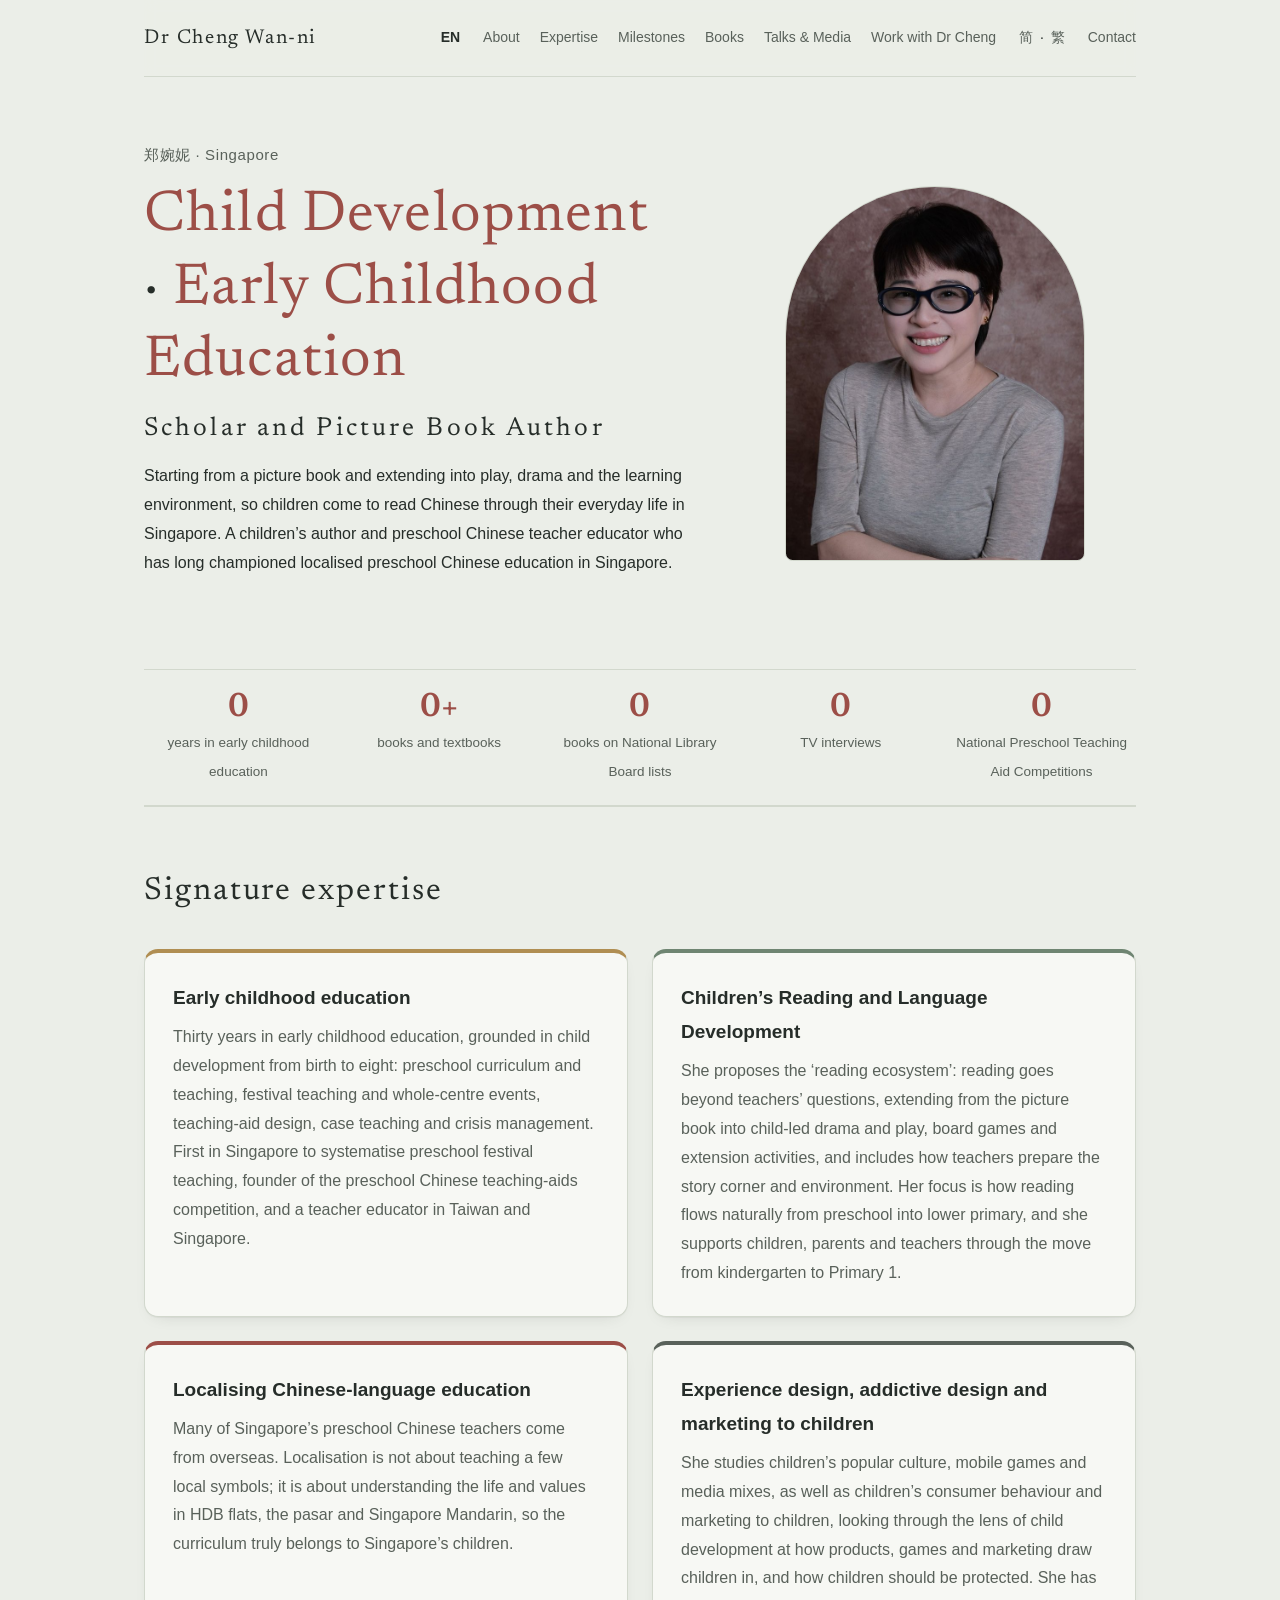
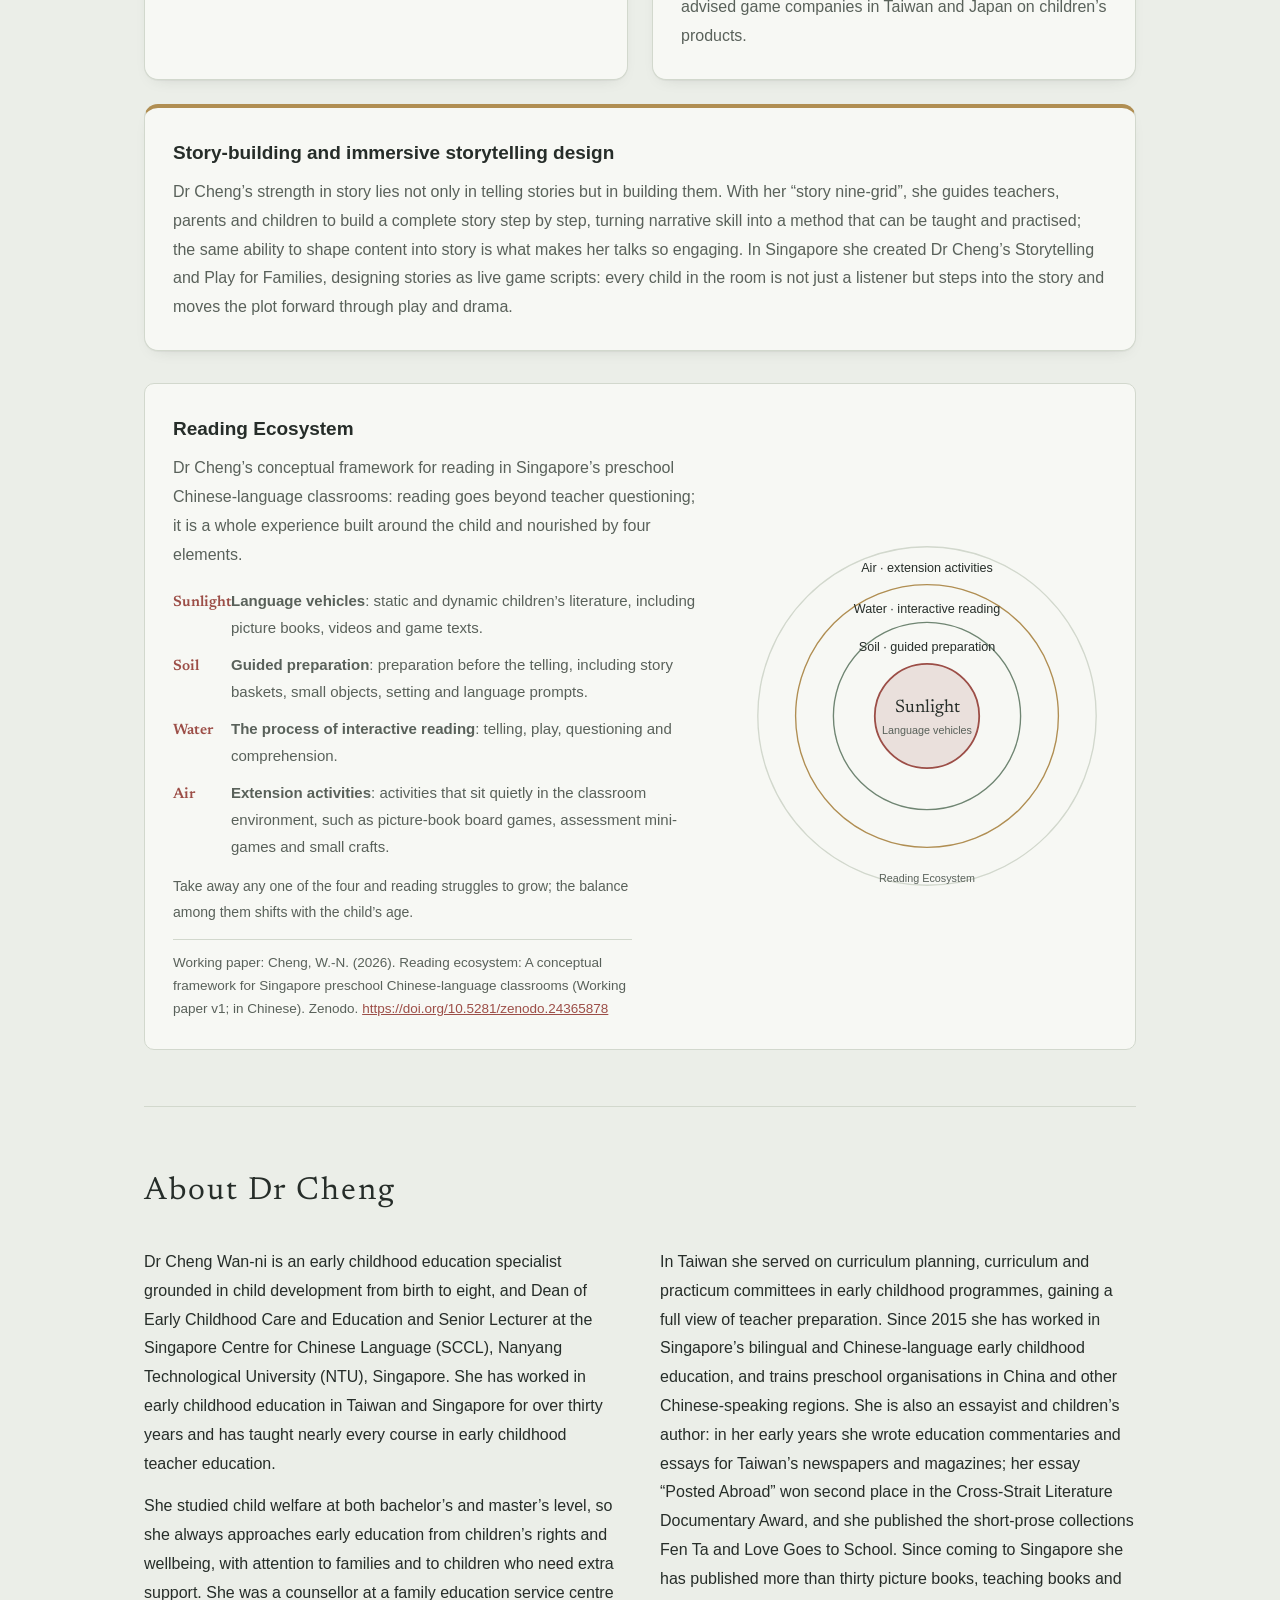
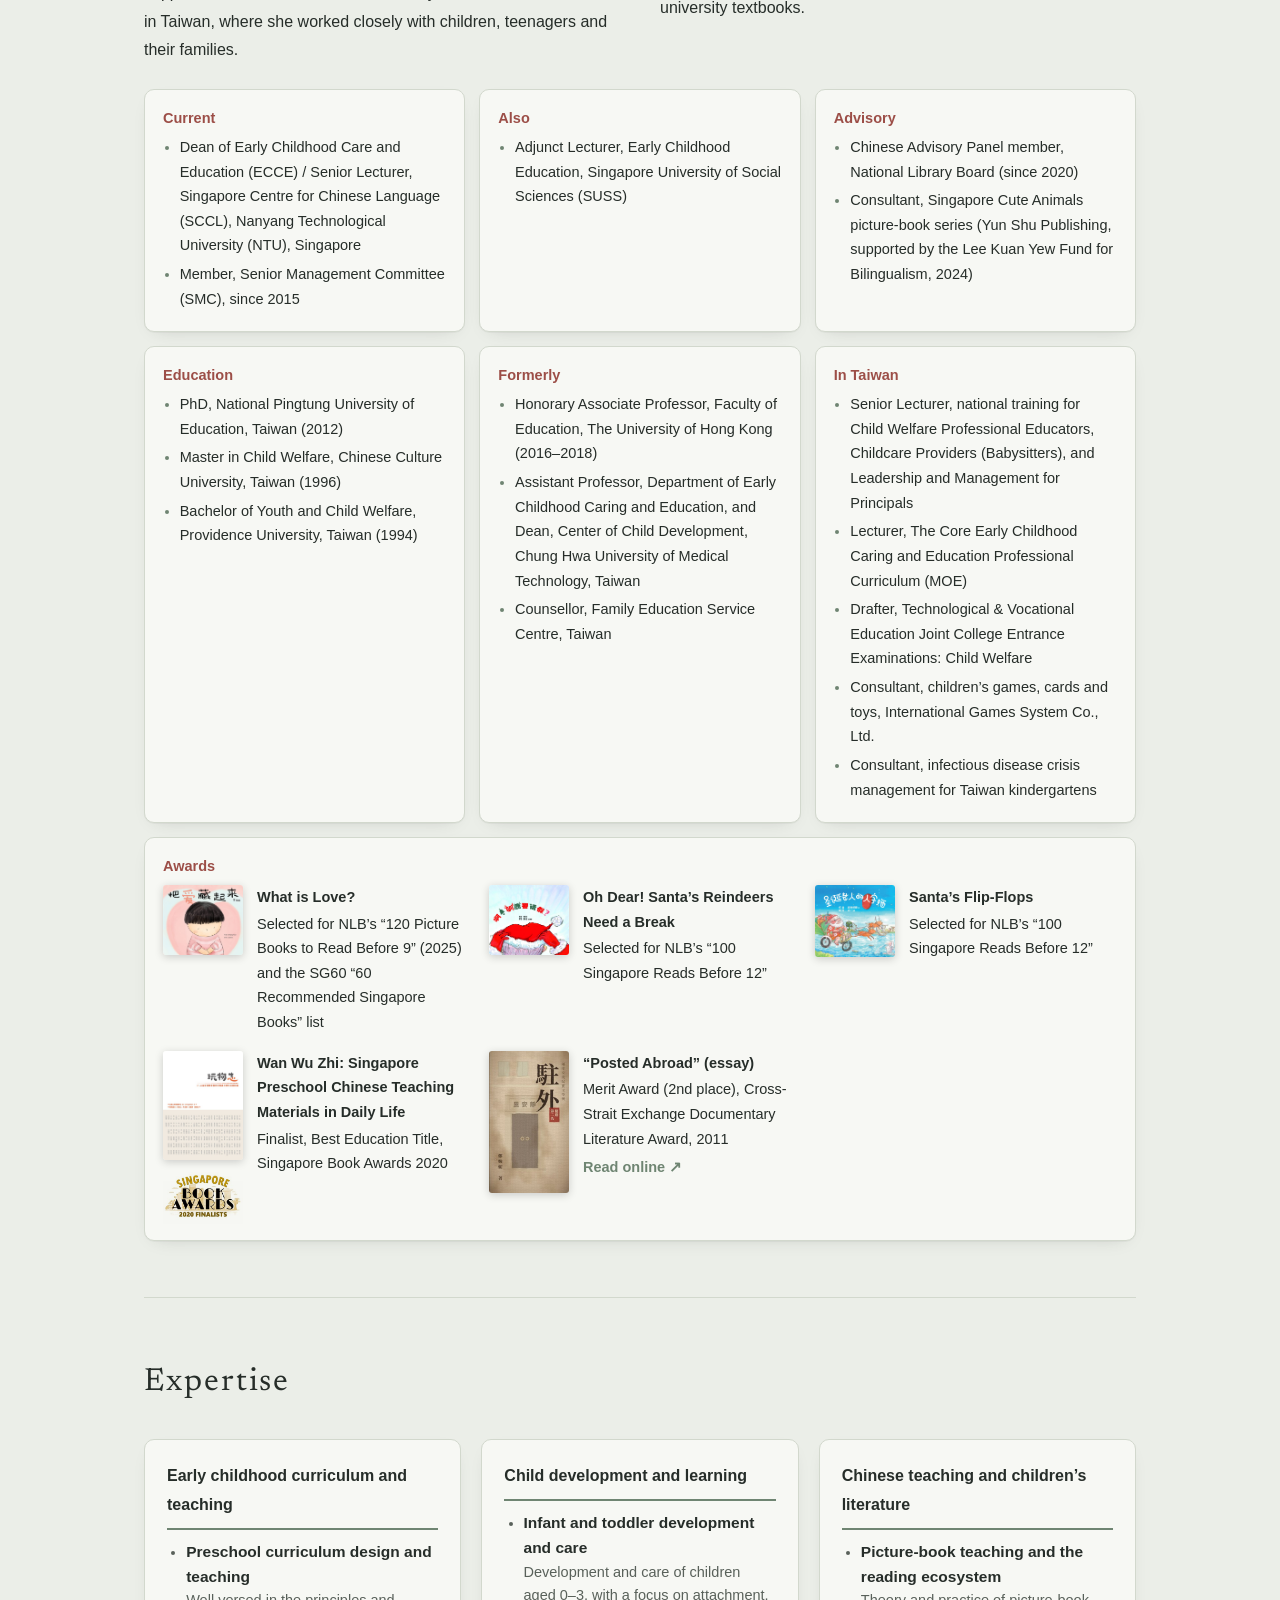
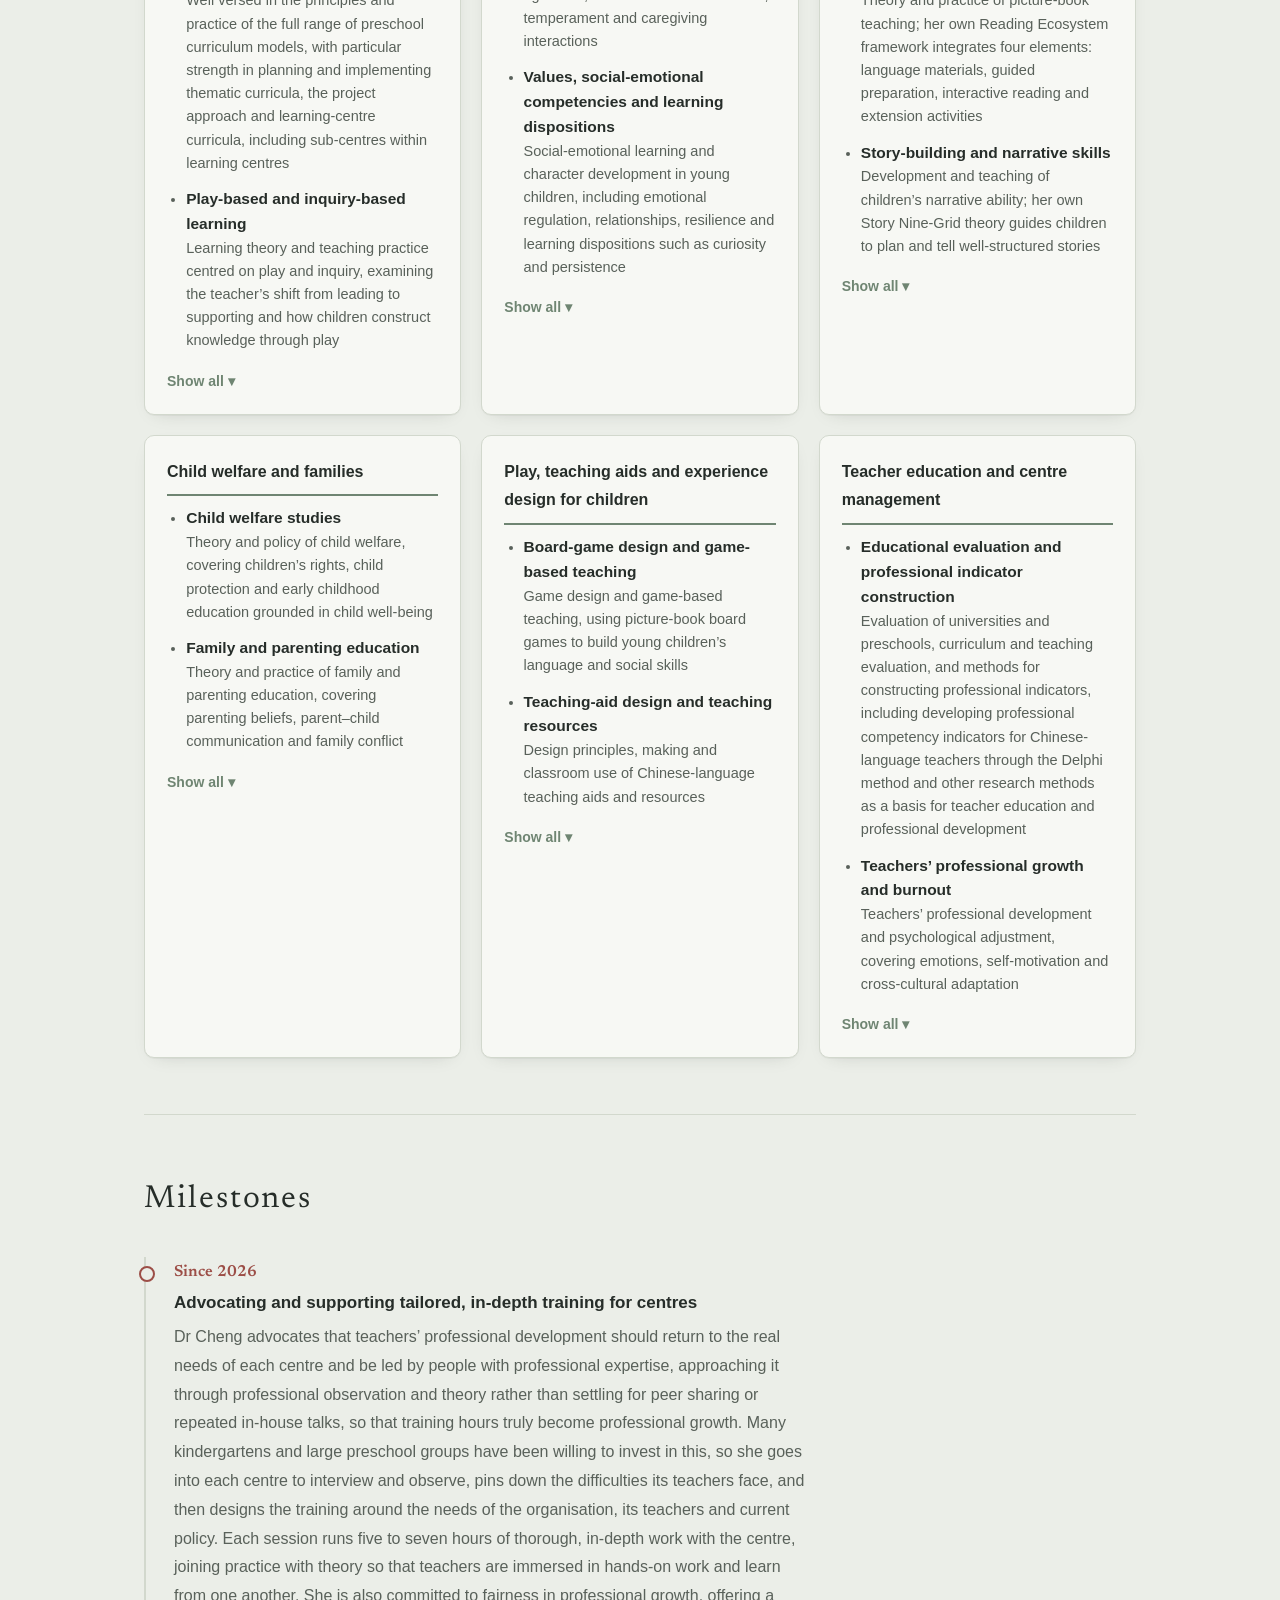
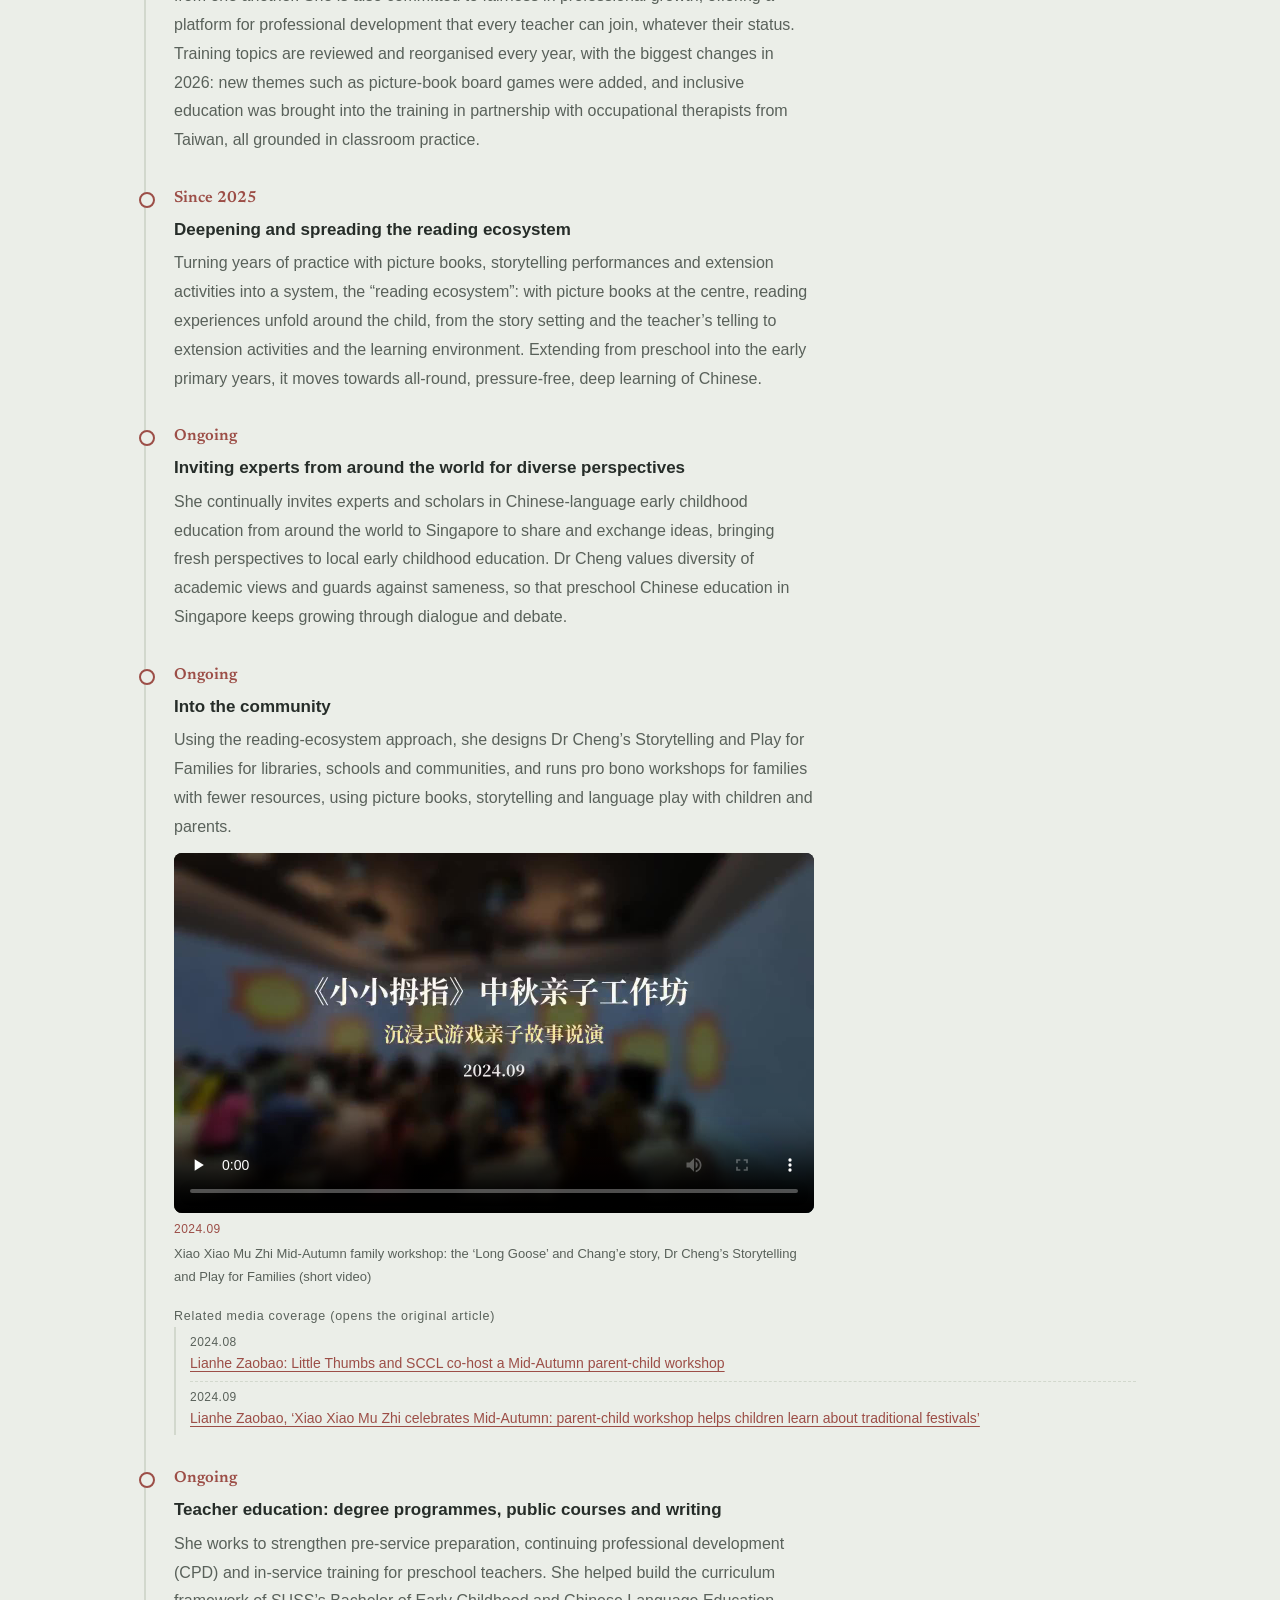
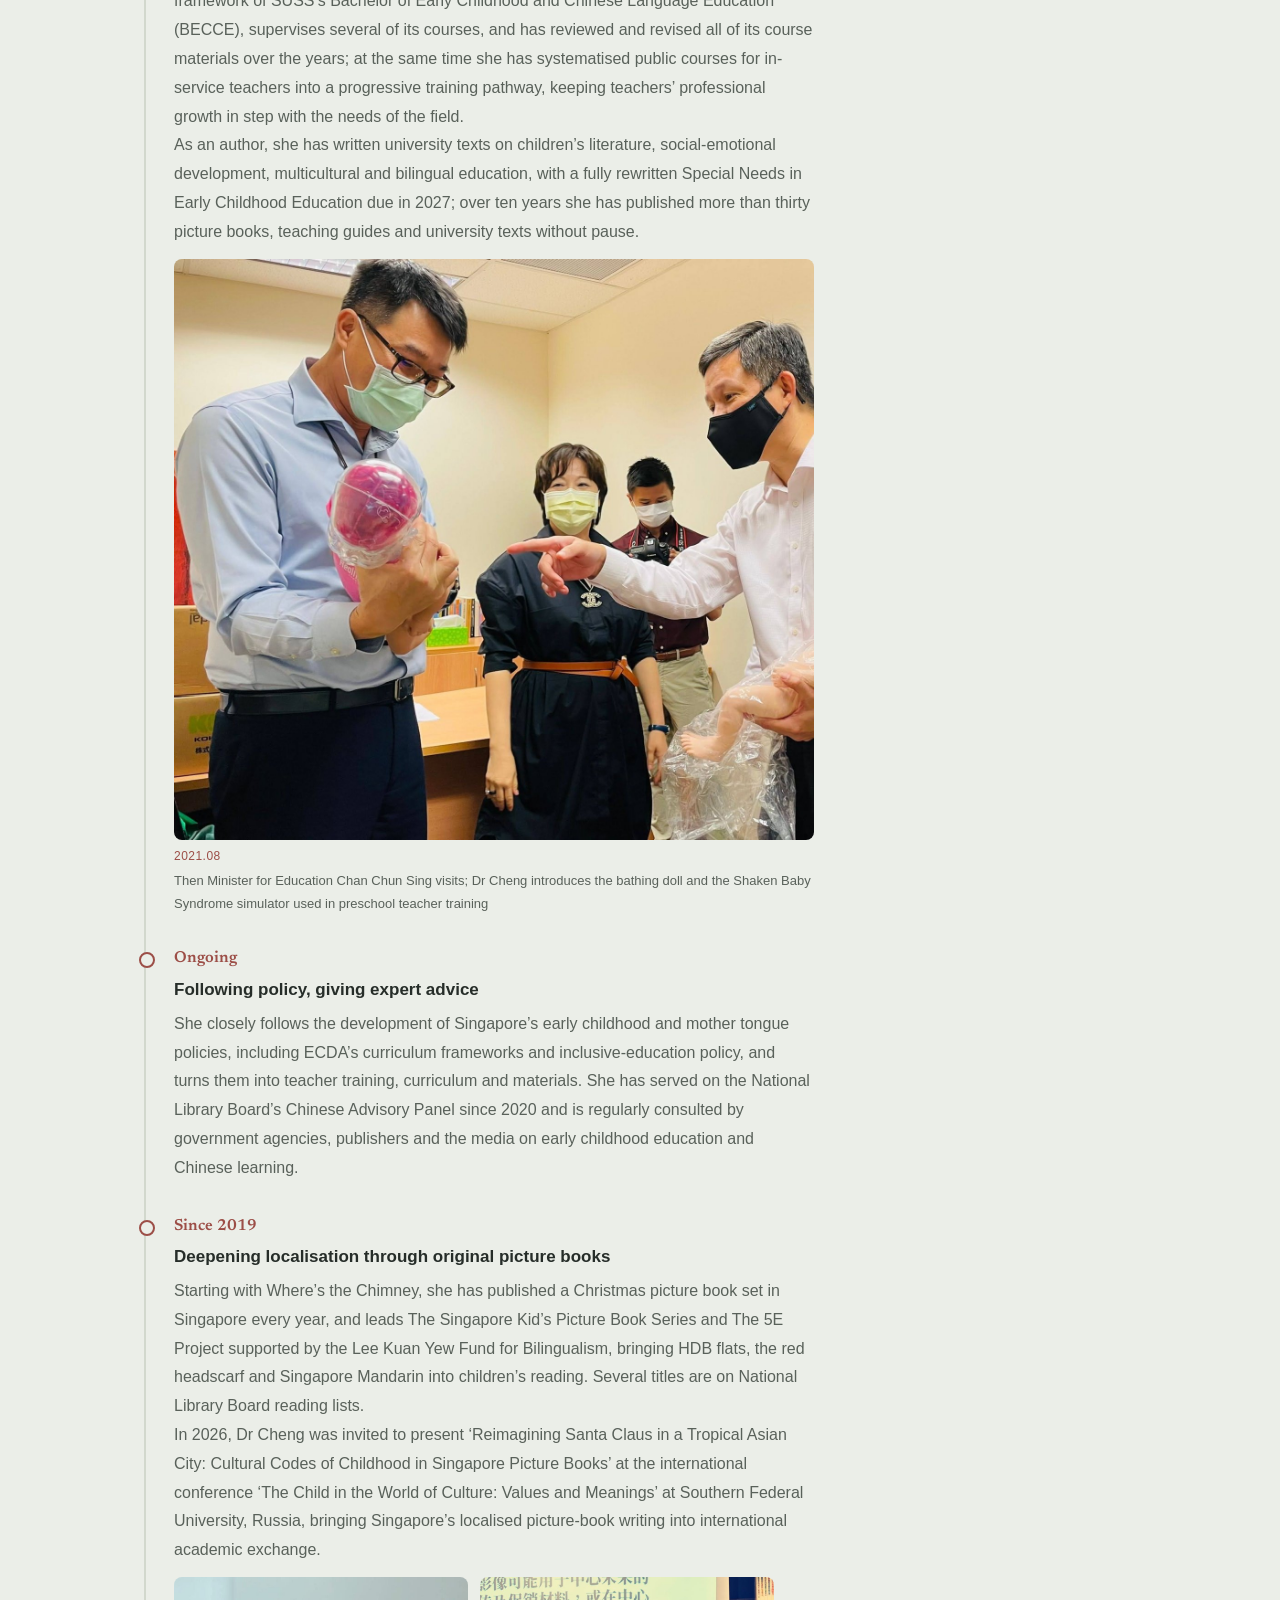
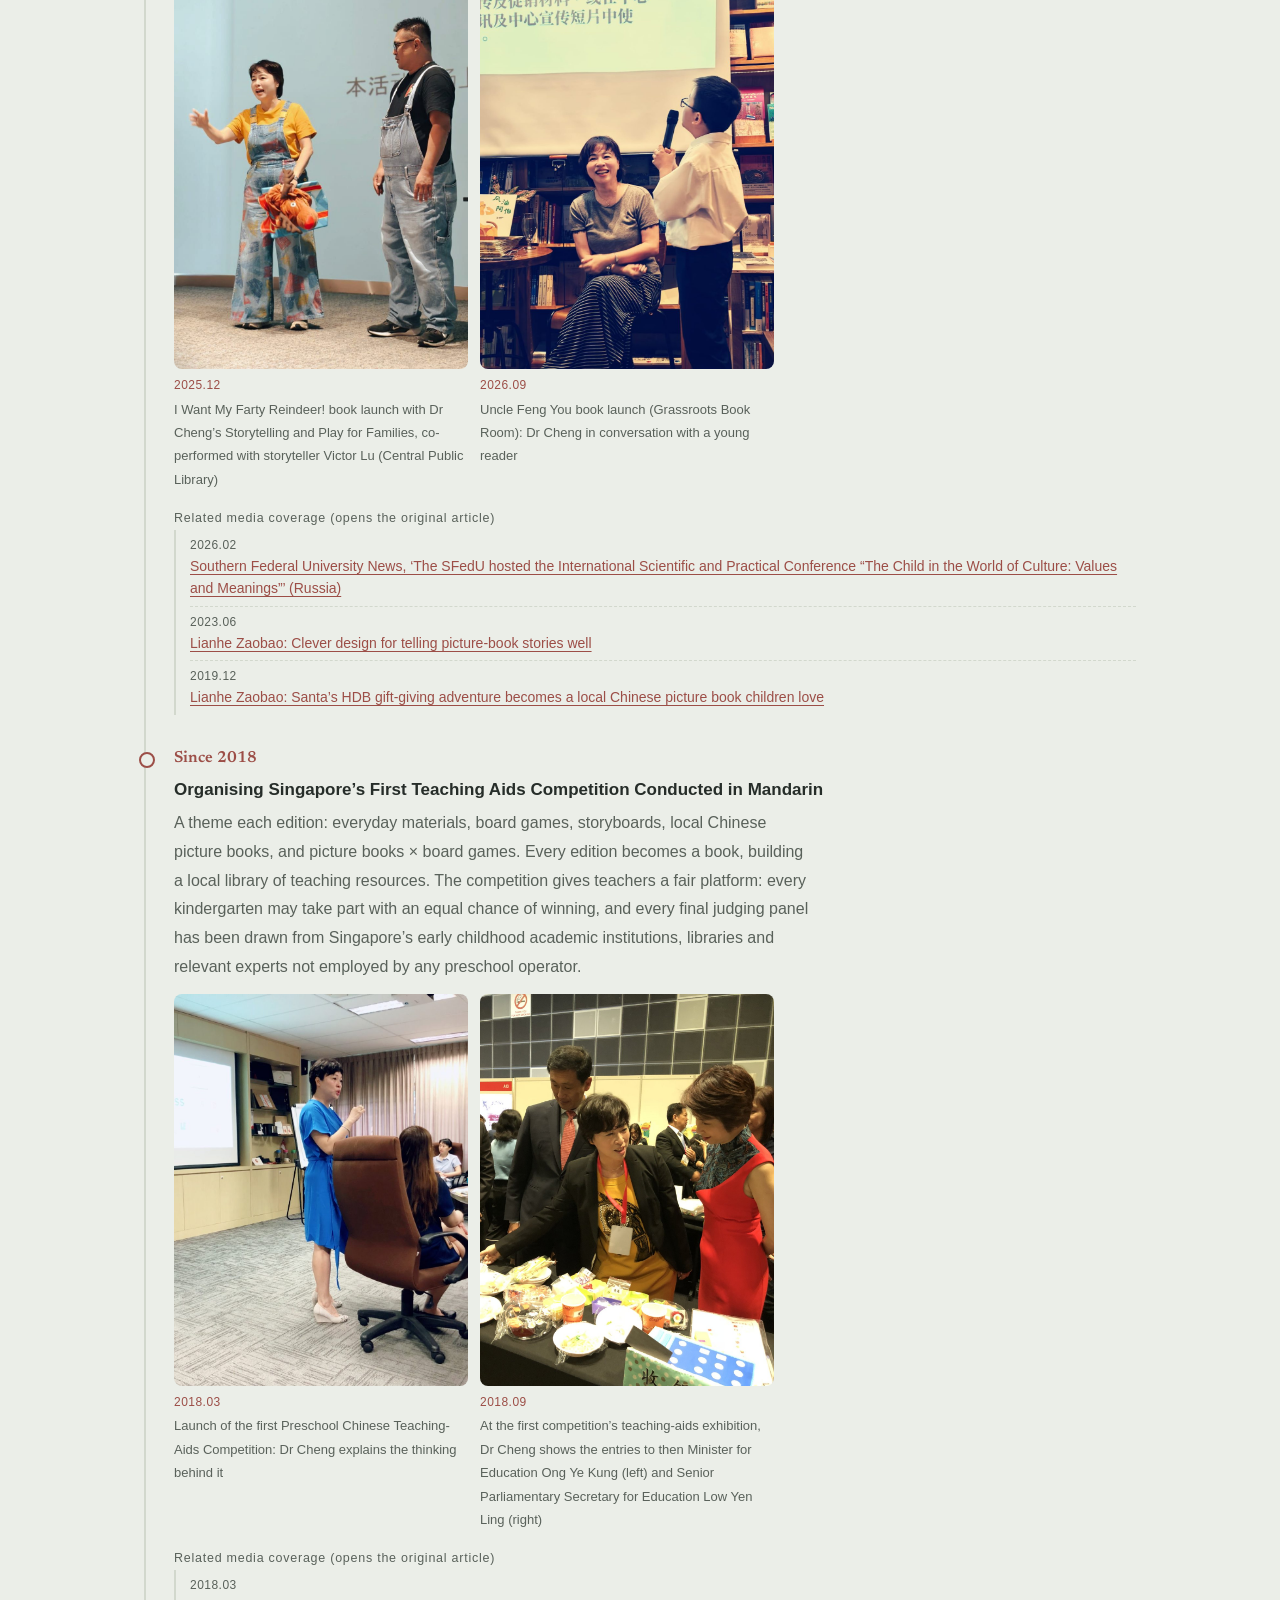
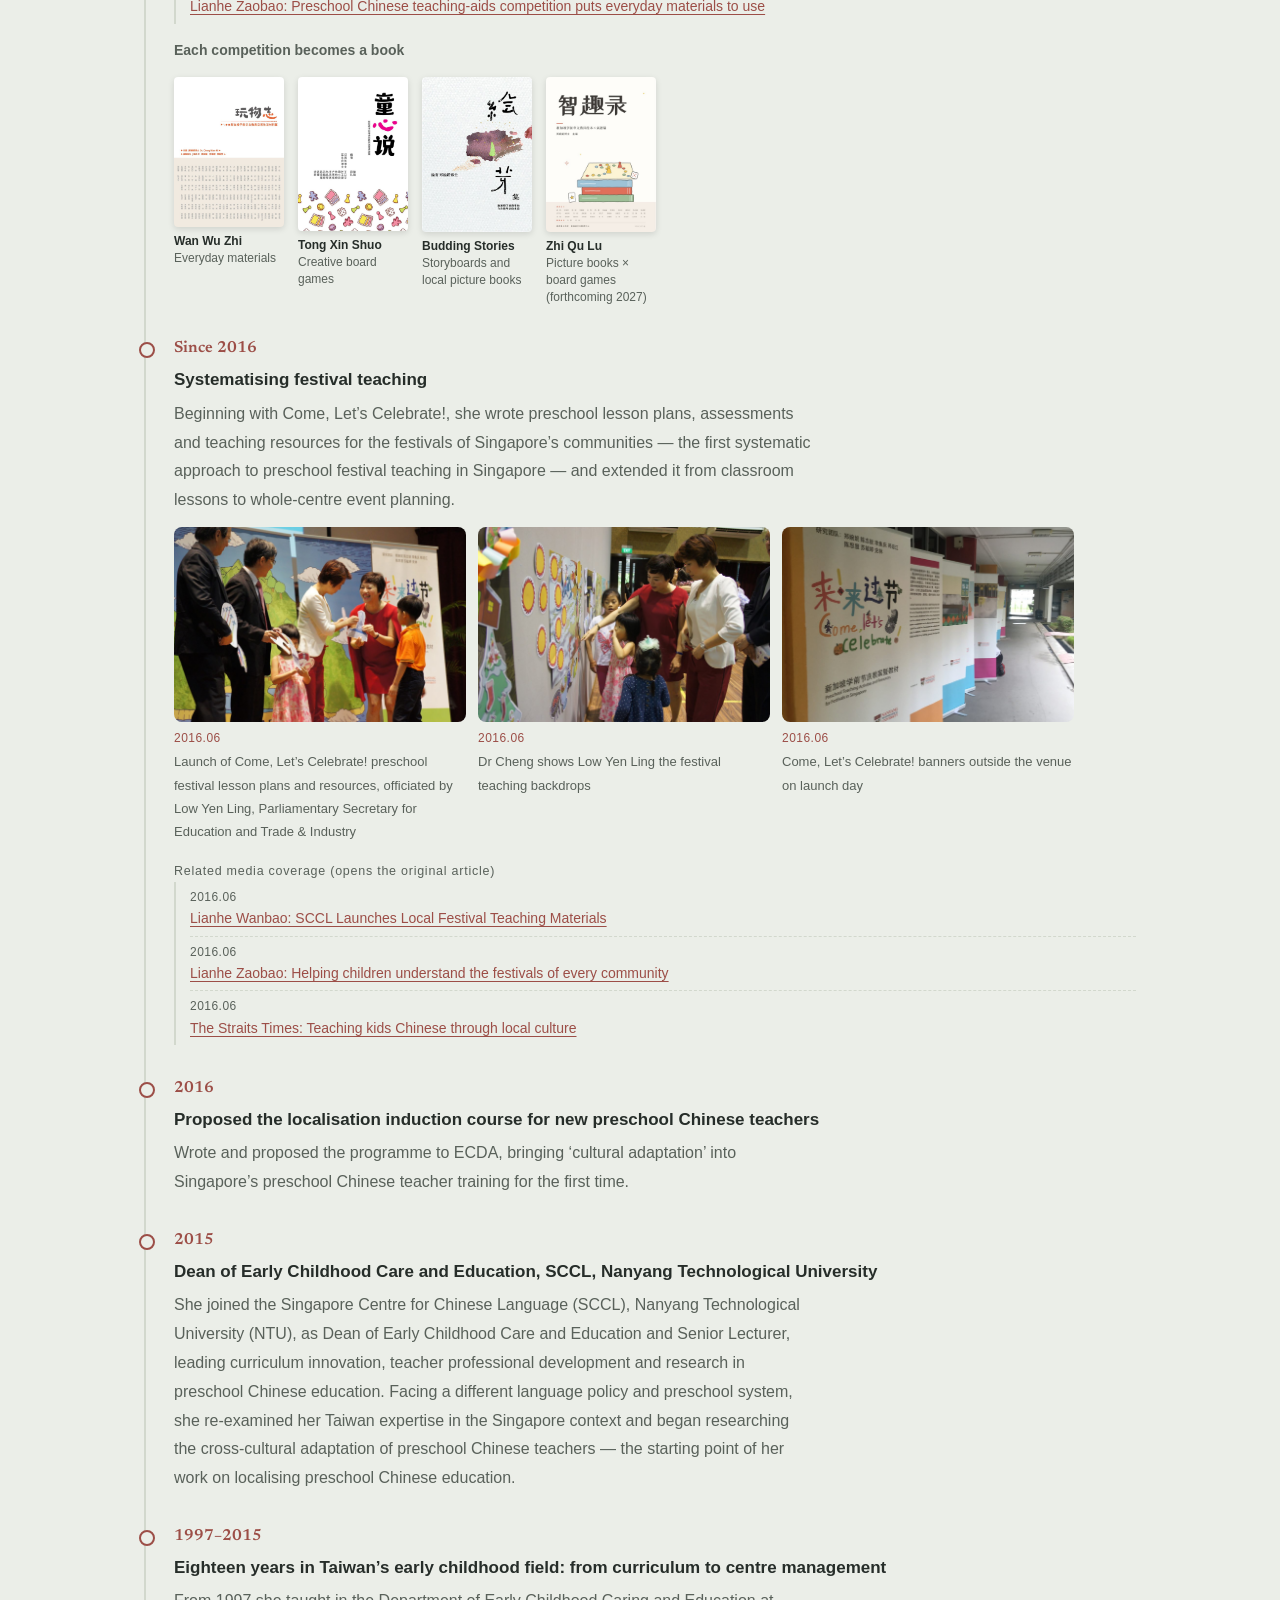
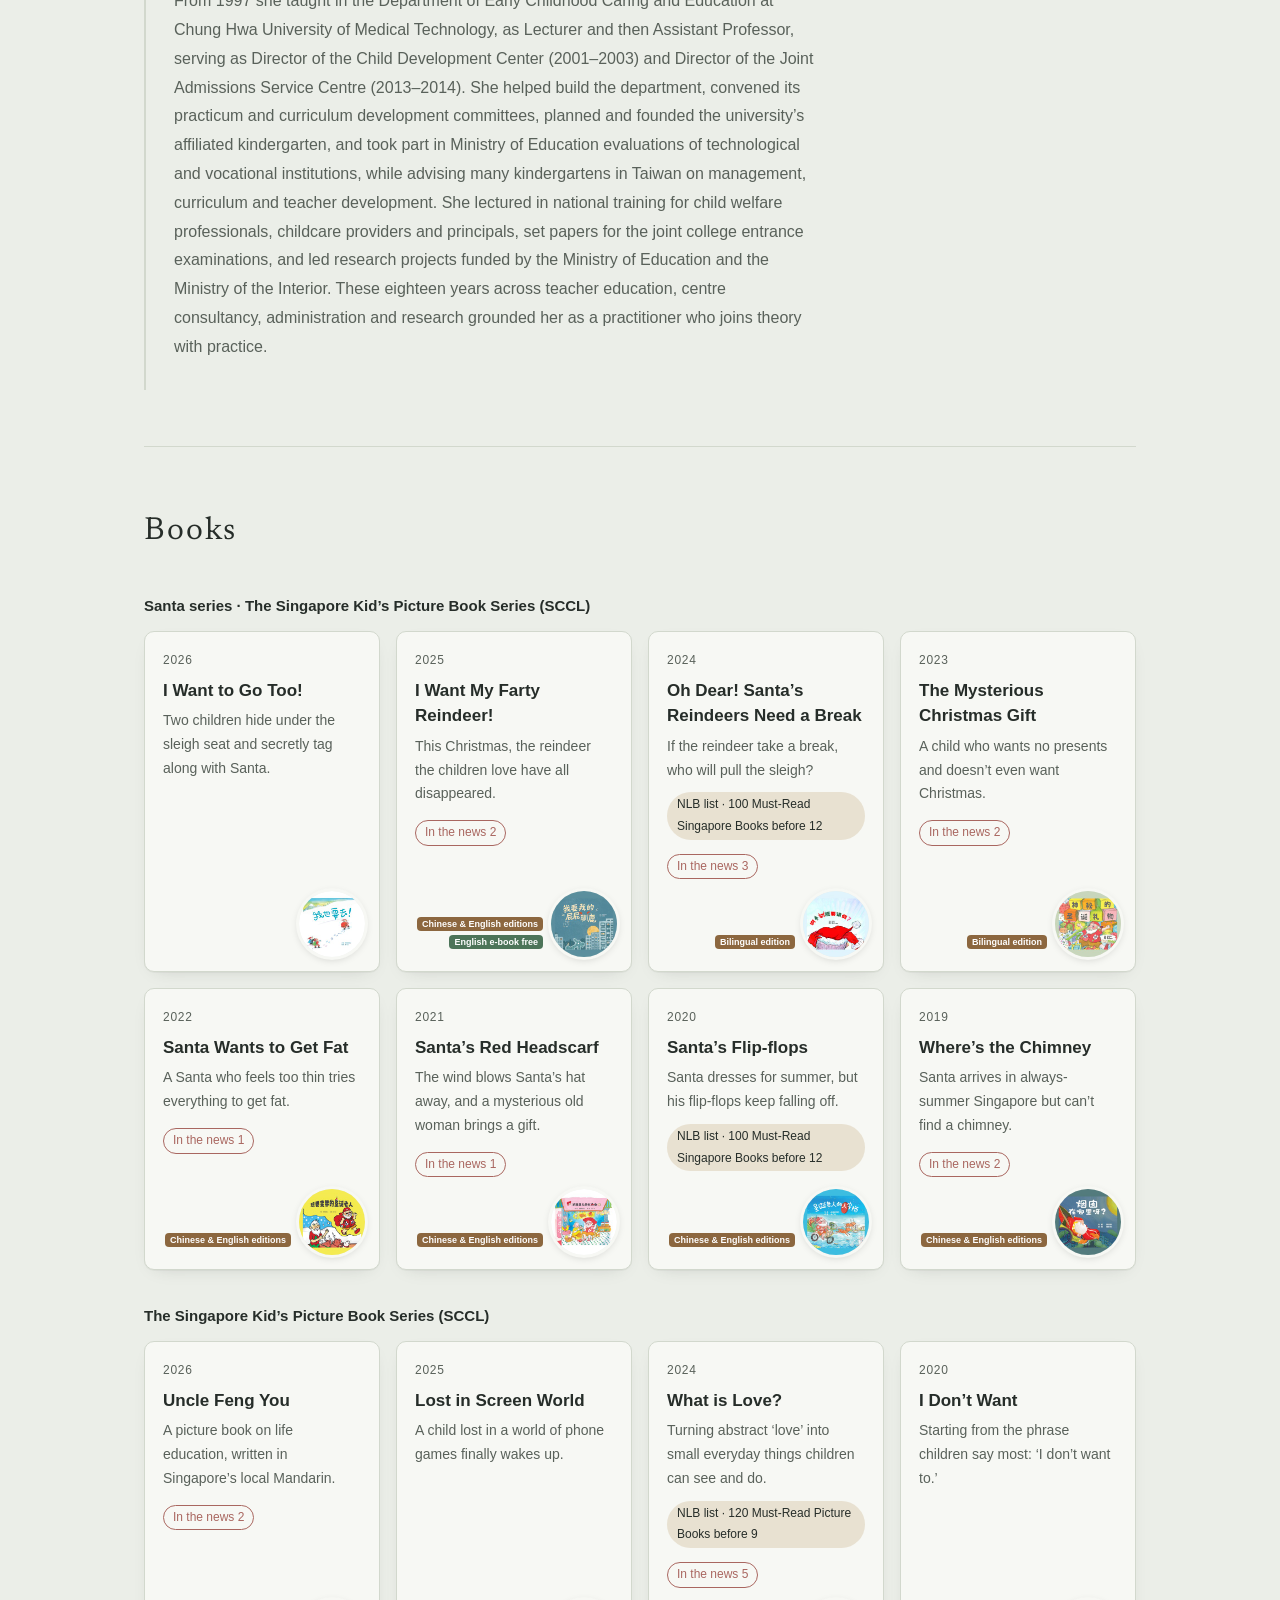
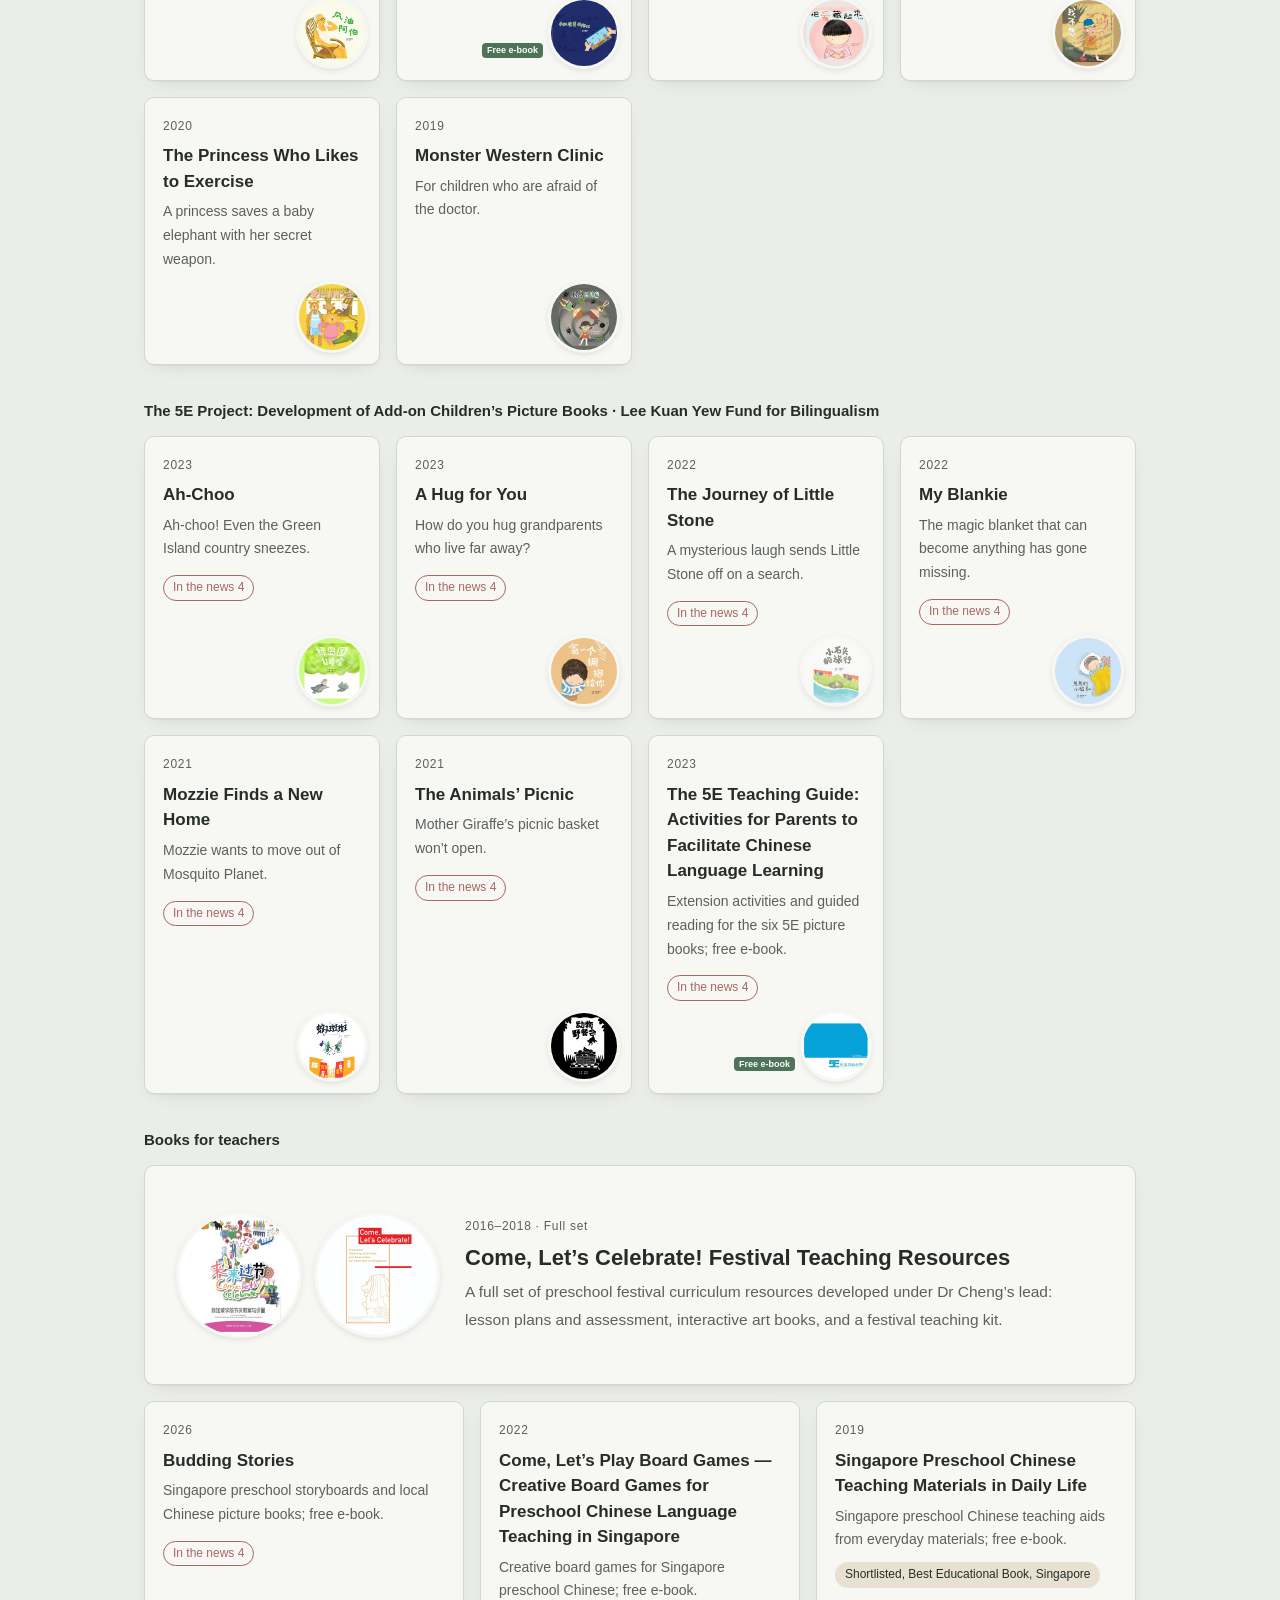
==== commit 58e97b50: "Russia talk: use English title on Chinese pages Co-Authored-By: Claude Opus 5.5 <noreply@anthropic.c" ====
--- a/en.html
+++ b/en.html
@@ -10,7 +10,7 @@
 <link rel="alternate" hreflang="zh-Hans" href="https://drchengwanni.com/"><link rel="alternate" hreflang="zh-Hant" href="https://drchengwanni.com/zh-hant"><link rel="alternate" hreflang="en" href="https://drchengwanni.com/en"><link rel="alternate" hreflang="x-default" href="https://drchengwanni.com/">
 <meta property="og:type" content="profile"><meta property="og:title" content="Dr Cheng Wan-ni 鄭婉妮 | Child Development & Early Childhood Education · Scholar and Picture Book Author, Singapore"><meta property="og:description" content="Dr Cheng Wan-ni (Cheng Wanni, 鄭婉妮 / 郑婉妮) is Dean of Early Childhood Care and Education and Senior Lecturer at the Singapore Centre for Chinese Language (SCCL), Nanyang Technological University (NTU), Singapore: an early childhood education and children’s literature specialist with 30 years’ experience and more than 30 picture books, teaching books and university texts, and creator of Dr Cheng’s Storytelling and Play for Families."><meta property="og:url" content="https://drchengwanni.com/en"><meta property="og:image" content="https://drchengwanni.com/img/portrait.jpg">
 <meta property="og:site_name" content="Dr Cheng Wan-ni 鄭婉妮博士"><meta property="og:locale" content="en_GB"><meta property="og:image:alt" content="Dr Cheng Wan-ni 鄭婉妮 | Child Development & Early Childhood Education · Scholar and Picture Book Author, Singapore"><meta name="twitter:card" content="summary_large_image"><meta name="twitter:title" content="Dr Cheng Wan-ni 鄭婉妮 | Child Development & Early Childhood Education · Scholar and Picture Book Author, Singapore"><meta name="twitter:description" content="Dr Cheng Wan-ni (Cheng Wanni, 鄭婉妮 / 郑婉妮) is Dean of Early Childhood Care and Education and Senior Lecturer at the Singapore Centre for Chinese Language (SCCL), Nanyang Technological University (NTU), Singapore: an early childhood education and children’s literature specialist with 30 years’ experience and more than 30 picture books, teaching books and university texts, and creator of Dr Cheng’s Storytelling and Play for Families."><meta name="twitter:image" content="https://drchengwanni.com/img/portrait.jpg">
-<script type="application/ld+json">{"@context": "https://schema.org", "@graph": [{"@type": "ProfilePage", "@id": "https://drchengwanni.com/en#profilepage", "url": "https://drchengwanni.com/en", "name": "Dr Cheng Wan-ni 鄭婉妮 | Child Development & Early Childhood Education · Scholar and Picture Book Author, Singapore", "description": "Dr Cheng Wan-ni (Cheng Wanni, 鄭婉妮 / 郑婉妮) is Dean of Early Childhood Care and Education and Senior Lecturer at the Singapore Centre for Chinese Language (SCCL), Nanyang Technological University (NTU), Singapore: an early childhood education and children’s literature specialist with 30 years’ experience and more than 30 picture books, teaching books and university texts, and creator of Dr Cheng’s Storytelling and Play for Families.", "inLanguage": "en", "mainEntity": {"@id": "https://drchengwanni.com/#person"}, "about": {"@id": "https://drchengwanni.com/#person"}, "isPartOf": {"@type": "WebSite", "@id": "https://drchengwanni.com/#website", "url": "https://drchengwanni.com/", "name": "Dr Cheng Wan-ni 鄭婉妮博士"}, "primaryImageOfPage": {"@type": "ImageObject", "url": "https://drchengwanni.com/img/portrait.jpg"}, "dateModified": "2026-11-26T16:13:13+08:00"}, {"@type": "Person", "name": "郑婉妮", "@id": "https://drchengwanni.com/#person", "alternateName": ["鄭婉妮", "鄭婉妮博士", "郑婉妮博士", "Dr Cheng Wan-ni", "Cheng Wan-ni", "Cheng Wanni", "Wanni Cheng", "Dr Cheng Wanni", "Wan-ni Cheng"], "image": "https://drchengwanni.com/img/portrait.jpg", "honorificPrefix": "Dr", "jobTitle": "Dean of Early Childhood Care and Education (ECCE) and Senior Lecturer", "worksFor": {"@type": "Organization", "name": "Singapore Centre for Chinese Language (SCCL) 新加坡华文教研中心", "parentOrganization": {"@type": "CollegeOrUniversity", "name": "Nanyang Technological University (NTU), Singapore 南洋理工大学"}}, "alumniOf": "National Pingtung University of Education", "url": "https://drchengwanni.com/", "knowsAbout": ["early childhood education", "children's literature", "Chinese reading", "picture books", "preschool Chinese language education", "board games for children", "storytelling", "narrative skills", "immersive story design", "沉浸式游戏亲子故事说演", "Dr Cheng's Storytelling and Play for Families"], "sameAs": ["https://orcid.org/0009-0001-5829-668X", "https://sccl.sg/en/about/staff/125-dean/182-dr-cheng-wan-ni", "https://www.sccl.sg/zh/about/staff-cn/126-dean/272-dr-cheng-wan-ni", "https://afcc.com.sg/2019/lightbox-speaker/cheng-wan-ni.html"], "identifier": {"@type": "PropertyValue", "propertyID": "ORCID", "value": "0009-0001-5829-668X"}, "affiliation": [{"@type": "Organization", "name": "Singapore University of Social Sciences (SUSS)", "description": "Adjunct Lecturer 兼任讲师"}], "description": "Dr Cheng Wan-ni (Cheng Wanni, 鄭婉妮 / 郑婉妮) is Dean of Early Childhood Care and Education and Senior Lecturer at the Singapore Centre for Chinese Language (SCCL), Nanyang Technological University (NTU), Singapore: an early childhood education and children’s literature specialist with 30 years’ experience and more than 30 picture books, teaching books and university texts, and creator of Dr Cheng’s Storytelling and Play for Families."}, {"@type": "Book", "name": "烟囱在哪里呀？", "alternateName": "Where's the Chimney?", "author": {"@id": "https://drchengwanni.com/#person"}}, {"@type": "Book", "name": "圣诞老人的人字拖", "alternateName": "Santa's Flip-Flops", "author": {"@id": "https://drchengwanni.com/#person"}}, {"@type": "Book", "name": "圣诞老人的红头巾", "alternateName": "Santa's Red Headscarf", "author": {"@id": "https://drchengwanni.com/#person"}}, {"@type": "Book", "name": "想要变胖的圣诞老人", "alternateName": "Santa Wants to Get Fat", "author": {"@id": "https://drchengwanni.com/#person"}}, {"@type": "Book", "name": "神秘的圣诞礼物", "alternateName": "The Mysterious Christmas Gift", "author": {"@id": "https://drchengwanni.com/#person"}}, {"@type": "Book", "name": "啊！驯鹿要请假？", "alternateName": "Oh Dear! Santa's Reindeers Need a Break", "author": {"@id": "https://drchengwanni.com/#person"}}, {"@type": "Book", "name": "我要我的屁屁驯鹿！", "alternateName": "I Want My Farty Reindeer!", "author": {"@id": "https://drchengwanni.com/#person"}}, {"@type": "Book", "name": "我也要去！", "alternateName": "I Want to Go Too!", "author": {"@id": "https://drchengwanni.com/#person"}}, {"@type": "Book", "name": "风油阿伯", "alternateName": "Uncle Feng You", "author": {"@id": "https://drchengwanni.com/#person"}}, {"@type": "Book", "name": "把爱藏起来", "alternateName": "What is Love?", "author": {"@id": "https://drchengwanni.com/#person"}}, {"@type": "Book", "name": "手机世界历险记", "alternateName": "Lost in Screen World", "author": {"@id": "https://drchengwanni.com/#person"}}, {"@type": "Book", "name": "我不想", "author": {"@id": "https://drchengwanni.com/#person"}}, {"@type": "Book", "name": "怪兽西药房", "author": {"@id": "https://drchengwanni.com/#person"}}, {"@type": "Book", "name": "爱运动的公主", "alternateName": "The Princess Who Likes to Exercise", "author": {"@id": "https://drchengwanni.com/#person"}}, {"@type": "Book", "name": "绿岛国打喷嚏", "alternateName": "Ah-Choo!", "author": {"@id": "https://drchengwanni.com/#person"}}, {"@type": "Book", "name": "蚊子斑斑", "alternateName": "Mozzie Finds a New Home", "author": {"@id": "https://drchengwanni.com/#person"}}, {"@type": "Book", "name": "动物野餐会", "alternateName": "The Animals' Picnic", "author": {"@id": "https://drchengwanni.com/#person"}}, {"@type": "Book", "name": "小石头的旅行", "author": {"@id": "https://drchengwanni.com/#person"}}, {"@type": "Book", "name": "寄一个拥抱给你", "alternateName": "A Hug for You!", "author": {"@id": "https://drchengwanni.com/#person"}}, {"@type": "Book", "name": "弟弟的小被子", "alternateName": "My Blankie", "author": {"@id": "https://drchengwanni.com/#person"}}, {"@type": "Book", "name": "5E绘本活动导读", "alternateName": "The 5E Teaching Guide: Activities for Teachers and Parents to Facilitate Chinese Language Learning", "author": {"@id": "https://drchengwanni.com/#person"}}, {"@type": "Book", "name": "来！来过节节庆教材开发", "alternateName": "Come, Let's Celebrate! Festival Teaching Resources", "author": {"@id": "https://drchengwanni.com/#person"}}, {"@type": "Book", "name": "来！来过节英文版", "alternateName": "Come, Let's Celebrate! Preschool Teaching Activities and Evaluation for Festivals of Singapore", "author": {"@id": "https://drchengwanni.com/#person"}}, {"@type": "Book", "name": "玩物志", "author": {"@id": "https://drchengwanni.com/#person"}}, {"@type": "Book", "name": "童心说", "author": {"@id": "https://drchengwanni.com/#person"}}, {"@type": "Book", "name": "绘芽集", "author": {"@id": "https://drchengwanni.com/#person"}}, {"@type": "Book", "name": "幼儿园那些事", "alternateName": "Those Things in Kindergarten", "author": {"@id": "https://drchengwanni.com/#person"}}, {"@type": "Book", "name": "幼儿园传染病危机预防与管理", "alternateName": "Crisis Prevention and Management of Infectious Diseases for Child Care Centers", "author": {"@id": "https://drchengwanni.com/#person"}}, {"@type": "Book", "name": "学前儿童文学", "alternateName": "Children's Literature for Early Childhood", "author": {"@id": "https://drchengwanni.com/#person"}}, {"@type": "Book", "name": "发展幼儿的社交情绪与技能", "alternateName": "Developing Social and Emotional Competence in Young Children", "author": {"@id": "https://drchengwanni.com/#person"}}, {"@type": "Book", "name": "多元文化教育与双语教育", "alternateName": "Multicultural Education and Bilingual Education", "author": {"@id": "https://drchengwanni.com/#person"}}, {"@type": "Book", "name": "学前特殊儿童教育", "alternateName": "Supporting Children with Special Needs", "author": {"@id": "https://drchengwanni.com/#person"}}, {"@type": "Book", "name": "幼儿阶段的戏剧与华语文教学", "alternateName": "Early Childhood Creative Drama and Chinese Language Education", "author": {"@id": "https://drchengwanni.com/#person"}}, {"@type": "Book", "name": "学前资讯科技和华文教学的整合", "alternateName": "Integrating ICT in Teaching and Learning Chinese in Early Childhood Education", "author": {"@id": "https://drchengwanni.com/#person"}}, {"@type": "Book", "name": "儿童发展评量", "alternateName": "Assessment and Intervention", "author": {"@id": "https://drchengwanni.com/#person"}}, {"@type": "Book", "name": "学前教育科研方法", "alternateName": "Research Methods for Early Childhood Education", "author": {"@id": "https://drchengwanni.com/#person"}}, {"@type": "Book", "name": "新加坡学前华文教育：发展、现场与在地实践", "author": {"@id": "https://drchengwanni.com/#person"}}, {"@type": "Book", "name": "智趣录：新加坡学前华文教具绘本桌游篇", "author": {"@id": "https://drchengwanni.com/#person"}}, {"@type": "ScholarlyArticle", "name": "阅读生态系：新加坡学前华语文教室的概念架构（工作论文 v1）", "alternateName": "Reading ecosystem: A conceptual framework for Singapore preschool Chinese-language classrooms", "datePublished": "2026", "publisher": {"@type": "Organization", "name": "Zenodo"}, "identifier": "https://doi.org/10.5281/zenodo.24365878", "url": "https://doi.org/10.5281/zenodo.24365878", "author": {"@id": "https://drchengwanni.com/#person"}}]}</script>
+<script type="application/ld+json">{"@context": "https://schema.org", "@graph": [{"@type": "ProfilePage", "@id": "https://drchengwanni.com/en#profilepage", "url": "https://drchengwanni.com/en", "name": "Dr Cheng Wan-ni 鄭婉妮 | Child Development & Early Childhood Education · Scholar and Picture Book Author, Singapore", "description": "Dr Cheng Wan-ni (Cheng Wanni, 鄭婉妮 / 郑婉妮) is Dean of Early Childhood Care and Education and Senior Lecturer at the Singapore Centre for Chinese Language (SCCL), Nanyang Technological University (NTU), Singapore: an early childhood education and children’s literature specialist with 30 years’ experience and more than 30 picture books, teaching books and university texts, and creator of Dr Cheng’s Storytelling and Play for Families.", "inLanguage": "en", "mainEntity": {"@id": "https://drchengwanni.com/#person"}, "about": {"@id": "https://drchengwanni.com/#person"}, "isPartOf": {"@type": "WebSite", "@id": "https://drchengwanni.com/#website", "url": "https://drchengwanni.com/", "name": "Dr Cheng Wan-ni 鄭婉妮博士"}, "primaryImageOfPage": {"@type": "ImageObject", "url": "https://drchengwanni.com/img/portrait.jpg"}, "dateModified": "2026-11-26T16:17:10+08:00"}, {"@type": "Person", "name": "郑婉妮", "@id": "https://drchengwanni.com/#person", "alternateName": ["鄭婉妮", "鄭婉妮博士", "郑婉妮博士", "Dr Cheng Wan-ni", "Cheng Wan-ni", "Cheng Wanni", "Wanni Cheng", "Dr Cheng Wanni", "Wan-ni Cheng"], "image": "https://drchengwanni.com/img/portrait.jpg", "honorificPrefix": "Dr", "jobTitle": "Dean of Early Childhood Care and Education (ECCE) and Senior Lecturer", "worksFor": {"@type": "Organization", "name": "Singapore Centre for Chinese Language (SCCL) 新加坡华文教研中心", "parentOrganization": {"@type": "CollegeOrUniversity", "name": "Nanyang Technological University (NTU), Singapore 南洋理工大学"}}, "alumniOf": "National Pingtung University of Education", "url": "https://drchengwanni.com/", "knowsAbout": ["early childhood education", "children's literature", "Chinese reading", "picture books", "preschool Chinese language education", "board games for children", "storytelling", "narrative skills", "immersive story design", "沉浸式游戏亲子故事说演", "Dr Cheng's Storytelling and Play for Families"], "sameAs": ["https://orcid.org/0009-0001-5829-668X", "https://sccl.sg/en/about/staff/125-dean/182-dr-cheng-wan-ni", "https://www.sccl.sg/zh/about/staff-cn/126-dean/272-dr-cheng-wan-ni", "https://afcc.com.sg/2019/lightbox-speaker/cheng-wan-ni.html"], "identifier": {"@type": "PropertyValue", "propertyID": "ORCID", "value": "0009-0001-5829-668X"}, "affiliation": [{"@type": "Organization", "name": "Singapore University of Social Sciences (SUSS)", "description": "Adjunct Lecturer 兼任讲师"}], "description": "Dr Cheng Wan-ni (Cheng Wanni, 鄭婉妮 / 郑婉妮) is Dean of Early Childhood Care and Education and Senior Lecturer at the Singapore Centre for Chinese Language (SCCL), Nanyang Technological University (NTU), Singapore: an early childhood education and children’s literature specialist with 30 years’ experience and more than 30 picture books, teaching books and university texts, and creator of Dr Cheng’s Storytelling and Play for Families."}, {"@type": "Book", "name": "烟囱在哪里呀？", "alternateName": "Where's the Chimney?", "author": {"@id": "https://drchengwanni.com/#person"}}, {"@type": "Book", "name": "圣诞老人的人字拖", "alternateName": "Santa's Flip-Flops", "author": {"@id": "https://drchengwanni.com/#person"}}, {"@type": "Book", "name": "圣诞老人的红头巾", "alternateName": "Santa's Red Headscarf", "author": {"@id": "https://drchengwanni.com/#person"}}, {"@type": "Book", "name": "想要变胖的圣诞老人", "alternateName": "Santa Wants to Get Fat", "author": {"@id": "https://drchengwanni.com/#person"}}, {"@type": "Book", "name": "神秘的圣诞礼物", "alternateName": "The Mysterious Christmas Gift", "author": {"@id": "https://drchengwanni.com/#person"}}, {"@type": "Book", "name": "啊！驯鹿要请假？", "alternateName": "Oh Dear! Santa's Reindeers Need a Break", "author": {"@id": "https://drchengwanni.com/#person"}}, {"@type": "Book", "name": "我要我的屁屁驯鹿！", "alternateName": "I Want My Farty Reindeer!", "author": {"@id": "https://drchengwanni.com/#person"}}, {"@type": "Book", "name": "我也要去！", "alternateName": "I Want to Go Too!", "author": {"@id": "https://drchengwanni.com/#person"}}, {"@type": "Book", "name": "风油阿伯", "alternateName": "Uncle Feng You", "author": {"@id": "https://drchengwanni.com/#person"}}, {"@type": "Book", "name": "把爱藏起来", "alternateName": "What is Love?", "author": {"@id": "https://drchengwanni.com/#person"}}, {"@type": "Book", "name": "手机世界历险记", "alternateName": "Lost in Screen World", "author": {"@id": "https://drchengwanni.com/#person"}}, {"@type": "Book", "name": "我不想", "author": {"@id": "https://drchengwanni.com/#person"}}, {"@type": "Book", "name": "怪兽西药房", "author": {"@id": "https://drchengwanni.com/#person"}}, {"@type": "Book", "name": "爱运动的公主", "alternateName": "The Princess Who Likes to Exercise", "author": {"@id": "https://drchengwanni.com/#person"}}, {"@type": "Book", "name": "绿岛国打喷嚏", "alternateName": "Ah-Choo!", "author": {"@id": "https://drchengwanni.com/#person"}}, {"@type": "Book", "name": "蚊子斑斑", "alternateName": "Mozzie Finds a New Home", "author": {"@id": "https://drchengwanni.com/#person"}}, {"@type": "Book", "name": "动物野餐会", "alternateName": "The Animals' Picnic", "author": {"@id": "https://drchengwanni.com/#person"}}, {"@type": "Book", "name": "小石头的旅行", "author": {"@id": "https://drchengwanni.com/#person"}}, {"@type": "Book", "name": "寄一个拥抱给你", "alternateName": "A Hug for You!", "author": {"@id": "https://drchengwanni.com/#person"}}, {"@type": "Book", "name": "弟弟的小被子", "alternateName": "My Blankie", "author": {"@id": "https://drchengwanni.com/#person"}}, {"@type": "Book", "name": "5E绘本活动导读", "alternateName": "The 5E Teaching Guide: Activities for Teachers and Parents to Facilitate Chinese Language Learning", "author": {"@id": "https://drchengwanni.com/#person"}}, {"@type": "Book", "name": "来！来过节节庆教材开发", "alternateName": "Come, Let's Celebrate! Festival Teaching Resources", "author": {"@id": "https://drchengwanni.com/#person"}}, {"@type": "Book", "name": "来！来过节英文版", "alternateName": "Come, Let's Celebrate! Preschool Teaching Activities and Evaluation for Festivals of Singapore", "author": {"@id": "https://drchengwanni.com/#person"}}, {"@type": "Book", "name": "玩物志", "author": {"@id": "https://drchengwanni.com/#person"}}, {"@type": "Book", "name": "童心说", "author": {"@id": "https://drchengwanni.com/#person"}}, {"@type": "Book", "name": "绘芽集", "author": {"@id": "https://drchengwanni.com/#person"}}, {"@type": "Book", "name": "幼儿园那些事", "alternateName": "Those Things in Kindergarten", "author": {"@id": "https://drchengwanni.com/#person"}}, {"@type": "Book", "name": "幼儿园传染病危机预防与管理", "alternateName": "Crisis Prevention and Management of Infectious Diseases for Child Care Centers", "author": {"@id": "https://drchengwanni.com/#person"}}, {"@type": "Book", "name": "学前儿童文学", "alternateName": "Children's Literature for Early Childhood", "author": {"@id": "https://drchengwanni.com/#person"}}, {"@type": "Book", "name": "发展幼儿的社交情绪与技能", "alternateName": "Developing Social and Emotional Competence in Young Children", "author": {"@id": "https://drchengwanni.com/#person"}}, {"@type": "Book", "name": "多元文化教育与双语教育", "alternateName": "Multicultural Education and Bilingual Education", "author": {"@id": "https://drchengwanni.com/#person"}}, {"@type": "Book", "name": "学前特殊儿童教育", "alternateName": "Supporting Children with Special Needs", "author": {"@id": "https://drchengwanni.com/#person"}}, {"@type": "Book", "name": "幼儿阶段的戏剧与华语文教学", "alternateName": "Early Childhood Creative Drama and Chinese Language Education", "author": {"@id": "https://drchengwanni.com/#person"}}, {"@type": "Book", "name": "学前资讯科技和华文教学的整合", "alternateName": "Integrating ICT in Teaching and Learning Chinese in Early Childhood Education", "author": {"@id": "https://drchengwanni.com/#person"}}, {"@type": "Book", "name": "儿童发展评量", "alternateName": "Assessment and Intervention", "author": {"@id": "https://drchengwanni.com/#person"}}, {"@type": "Book", "name": "学前教育科研方法", "alternateName": "Research Methods for Early Childhood Education", "author": {"@id": "https://drchengwanni.com/#person"}}, {"@type": "Book", "name": "新加坡学前华文教育：发展、现场与在地实践", "author": {"@id": "https://drchengwanni.com/#person"}}, {"@type": "Book", "name": "智趣录：新加坡学前华文教具绘本桌游篇", "author": {"@id": "https://drchengwanni.com/#person"}}, {"@type": "ScholarlyArticle", "name": "阅读生态系：新加坡学前华语文教室的概念架构（工作论文 v1）", "alternateName": "Reading ecosystem: A conceptual framework for Singapore preschool Chinese-language classrooms", "datePublished": "2026", "publisher": {"@type": "Organization", "name": "Zenodo"}, "identifier": "https://doi.org/10.5281/zenodo.24365878", "url": "https://doi.org/10.5281/zenodo.24365878", "author": {"@id": "https://drchengwanni.com/#person"}}]}</script>
 <meta name="msvalidate.01" content="65DCB80CF857319ACE1B2F95756CDE15" />
 <link rel="stylesheet" href="fonts/fonts.css">
 <style>
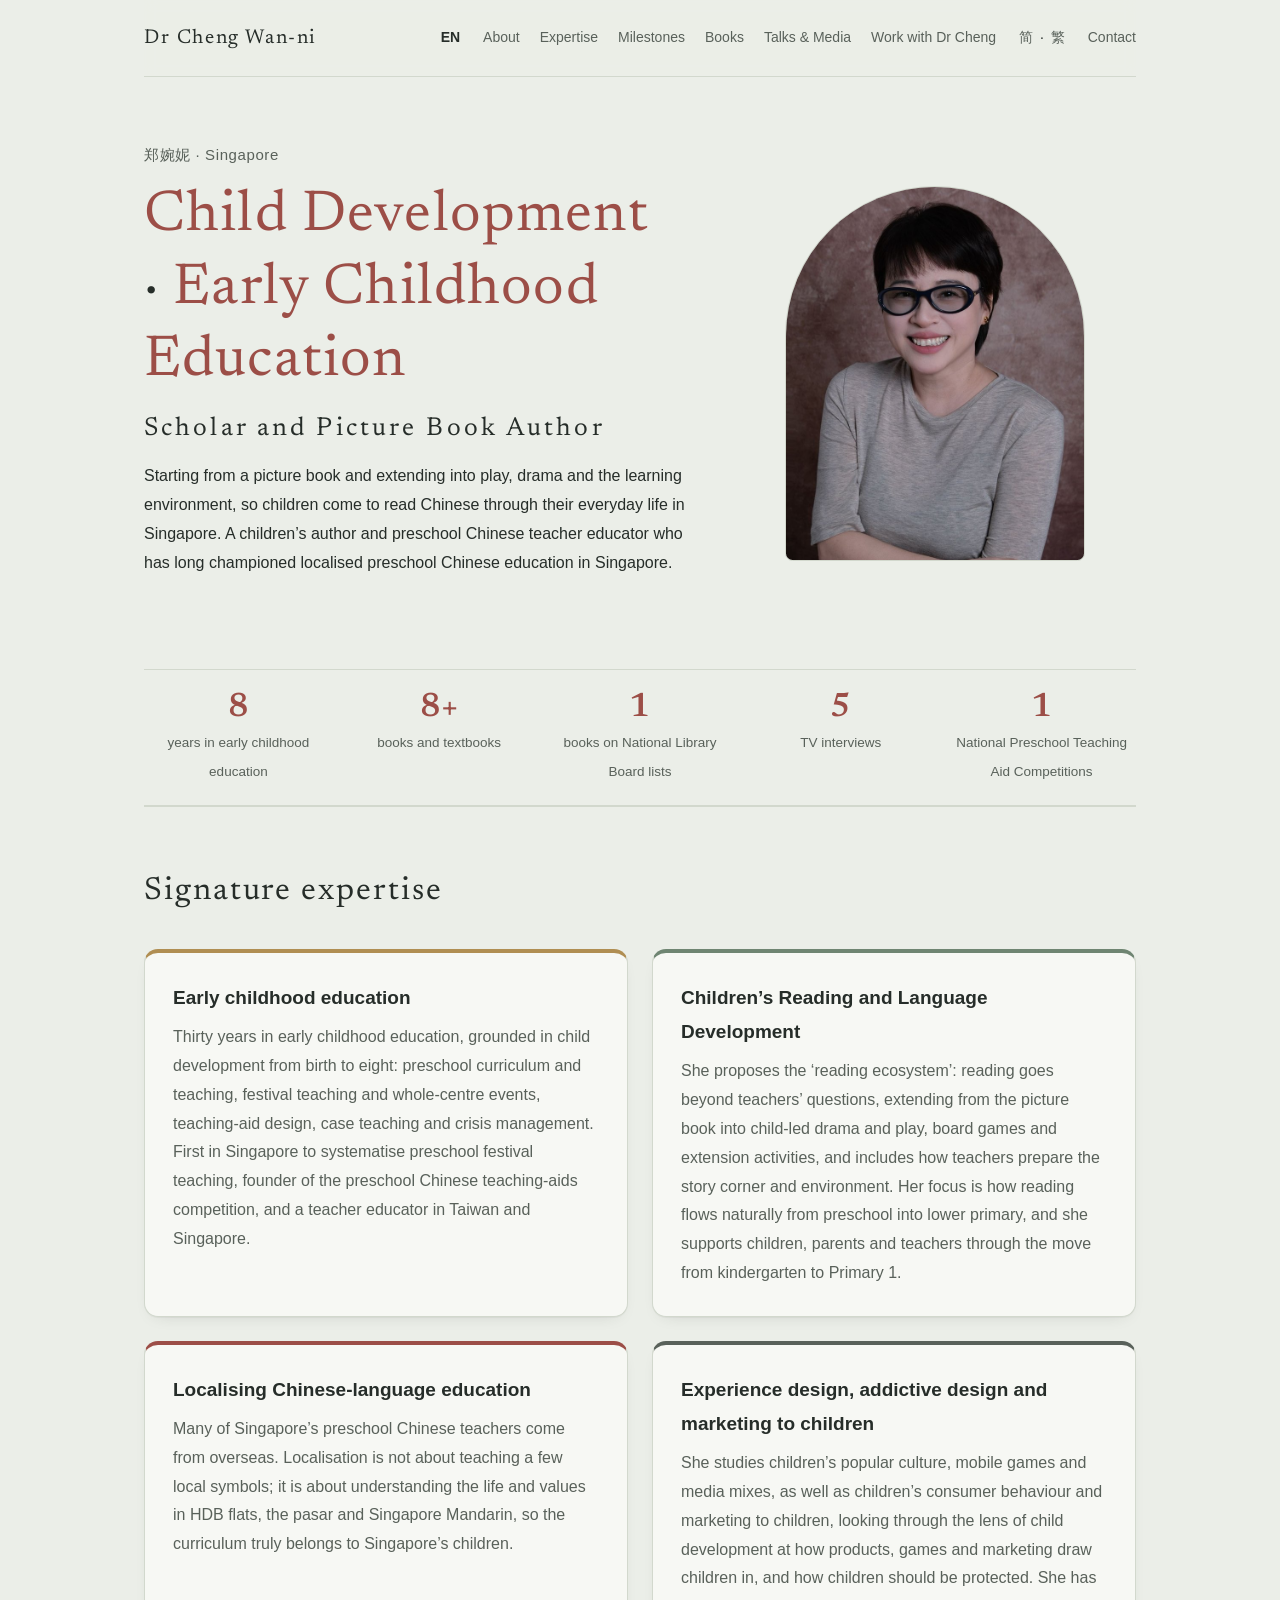
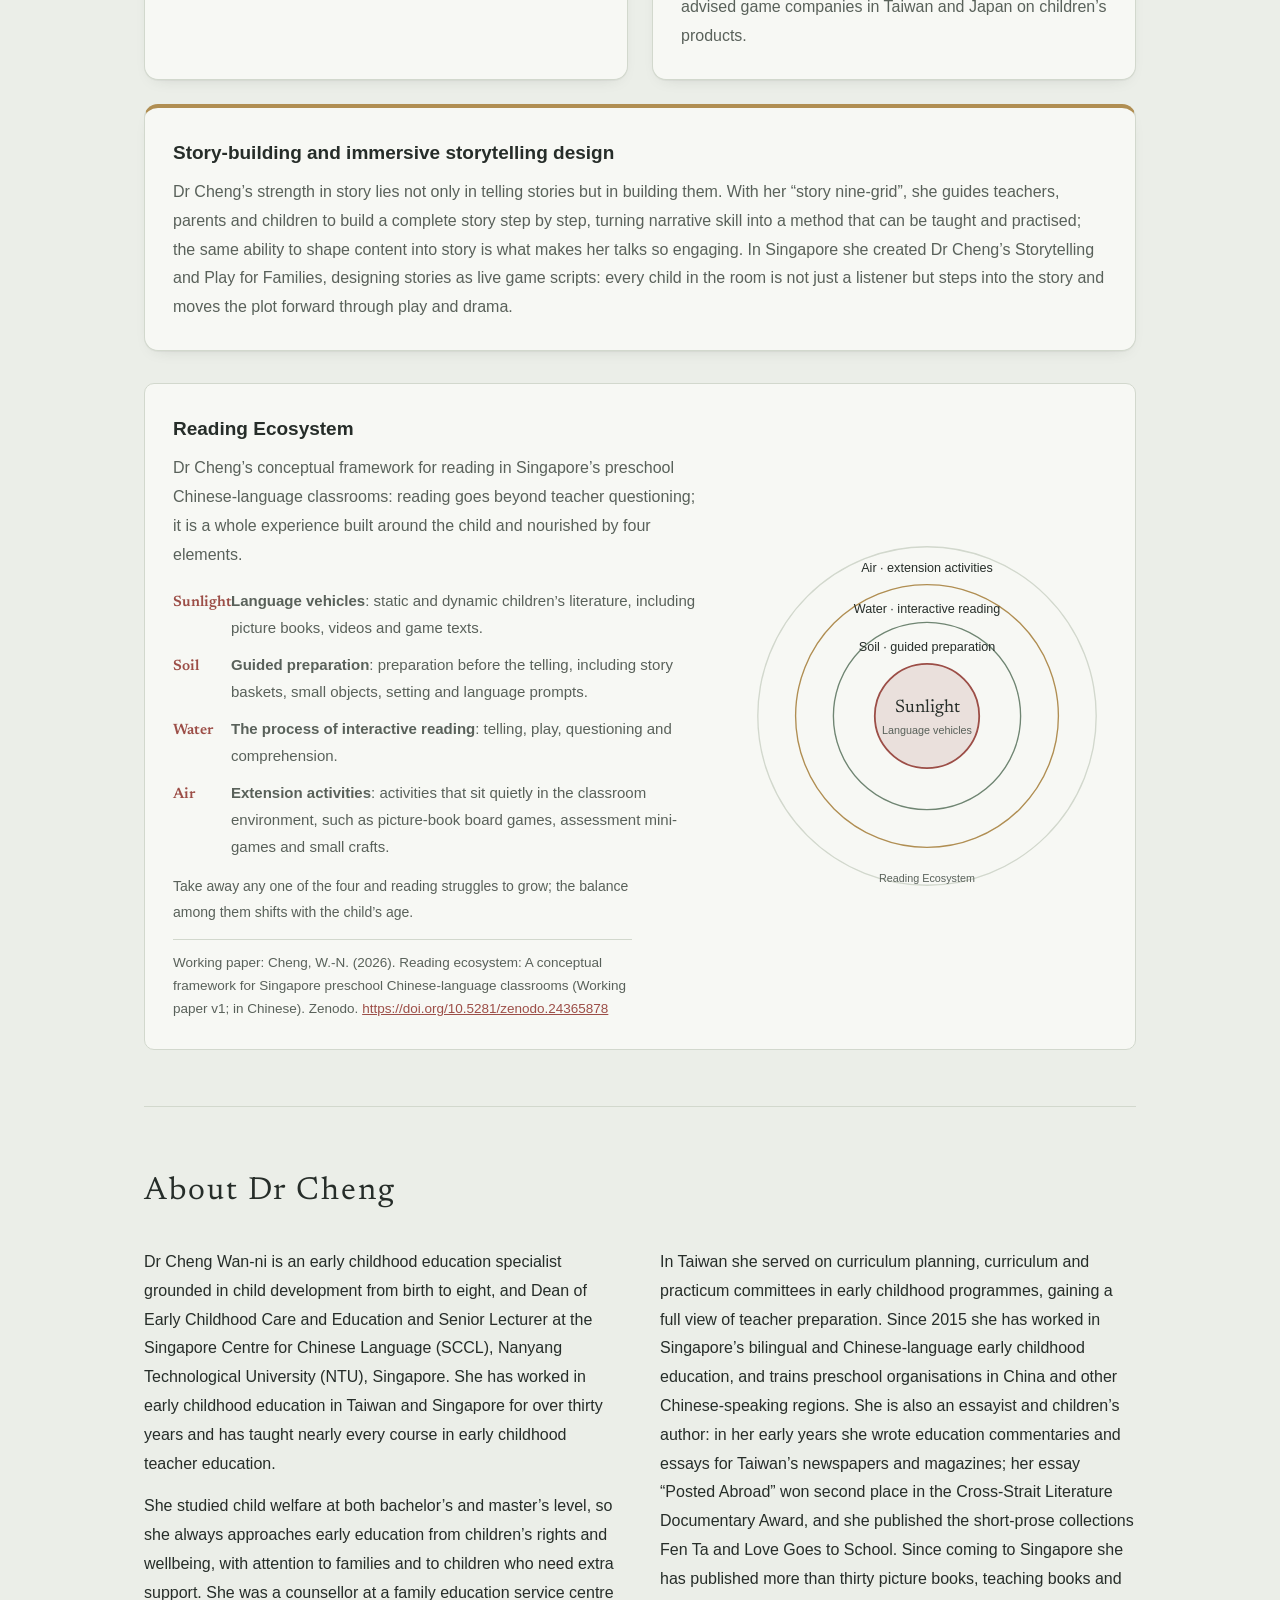
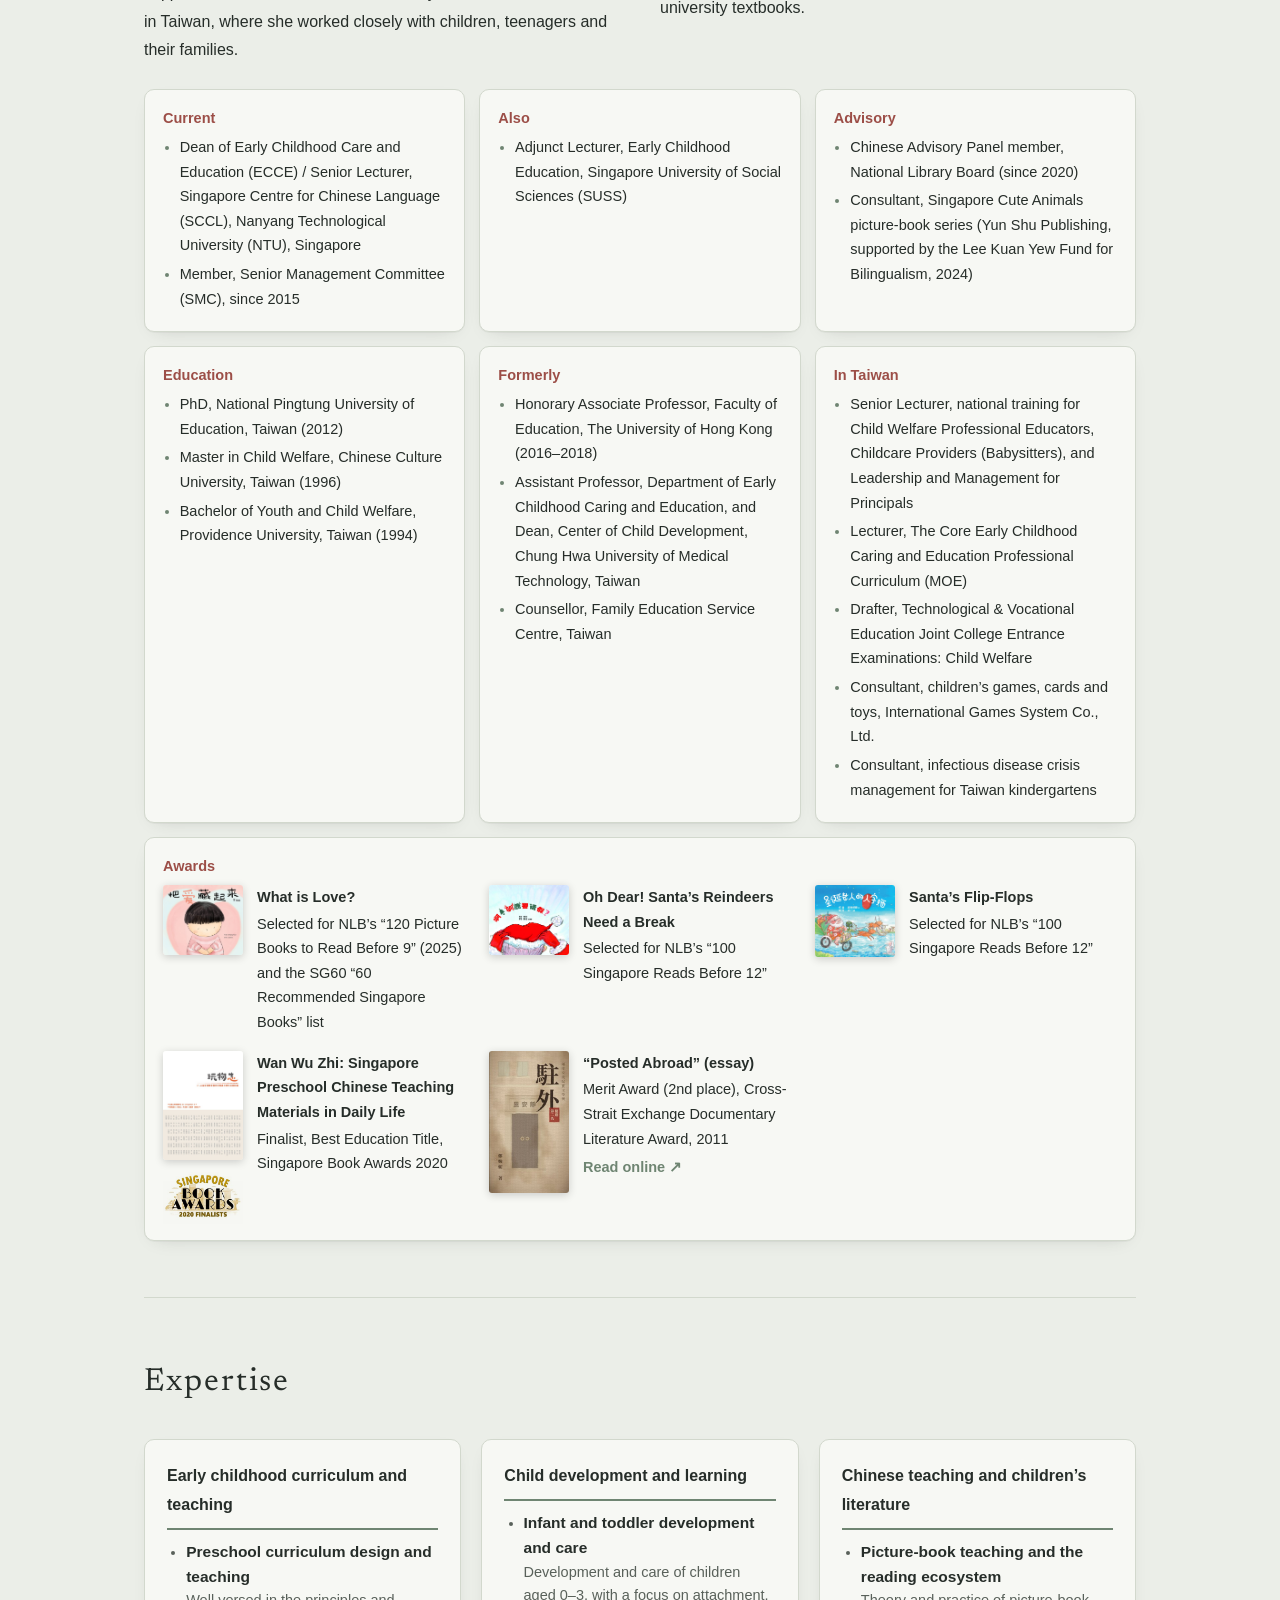
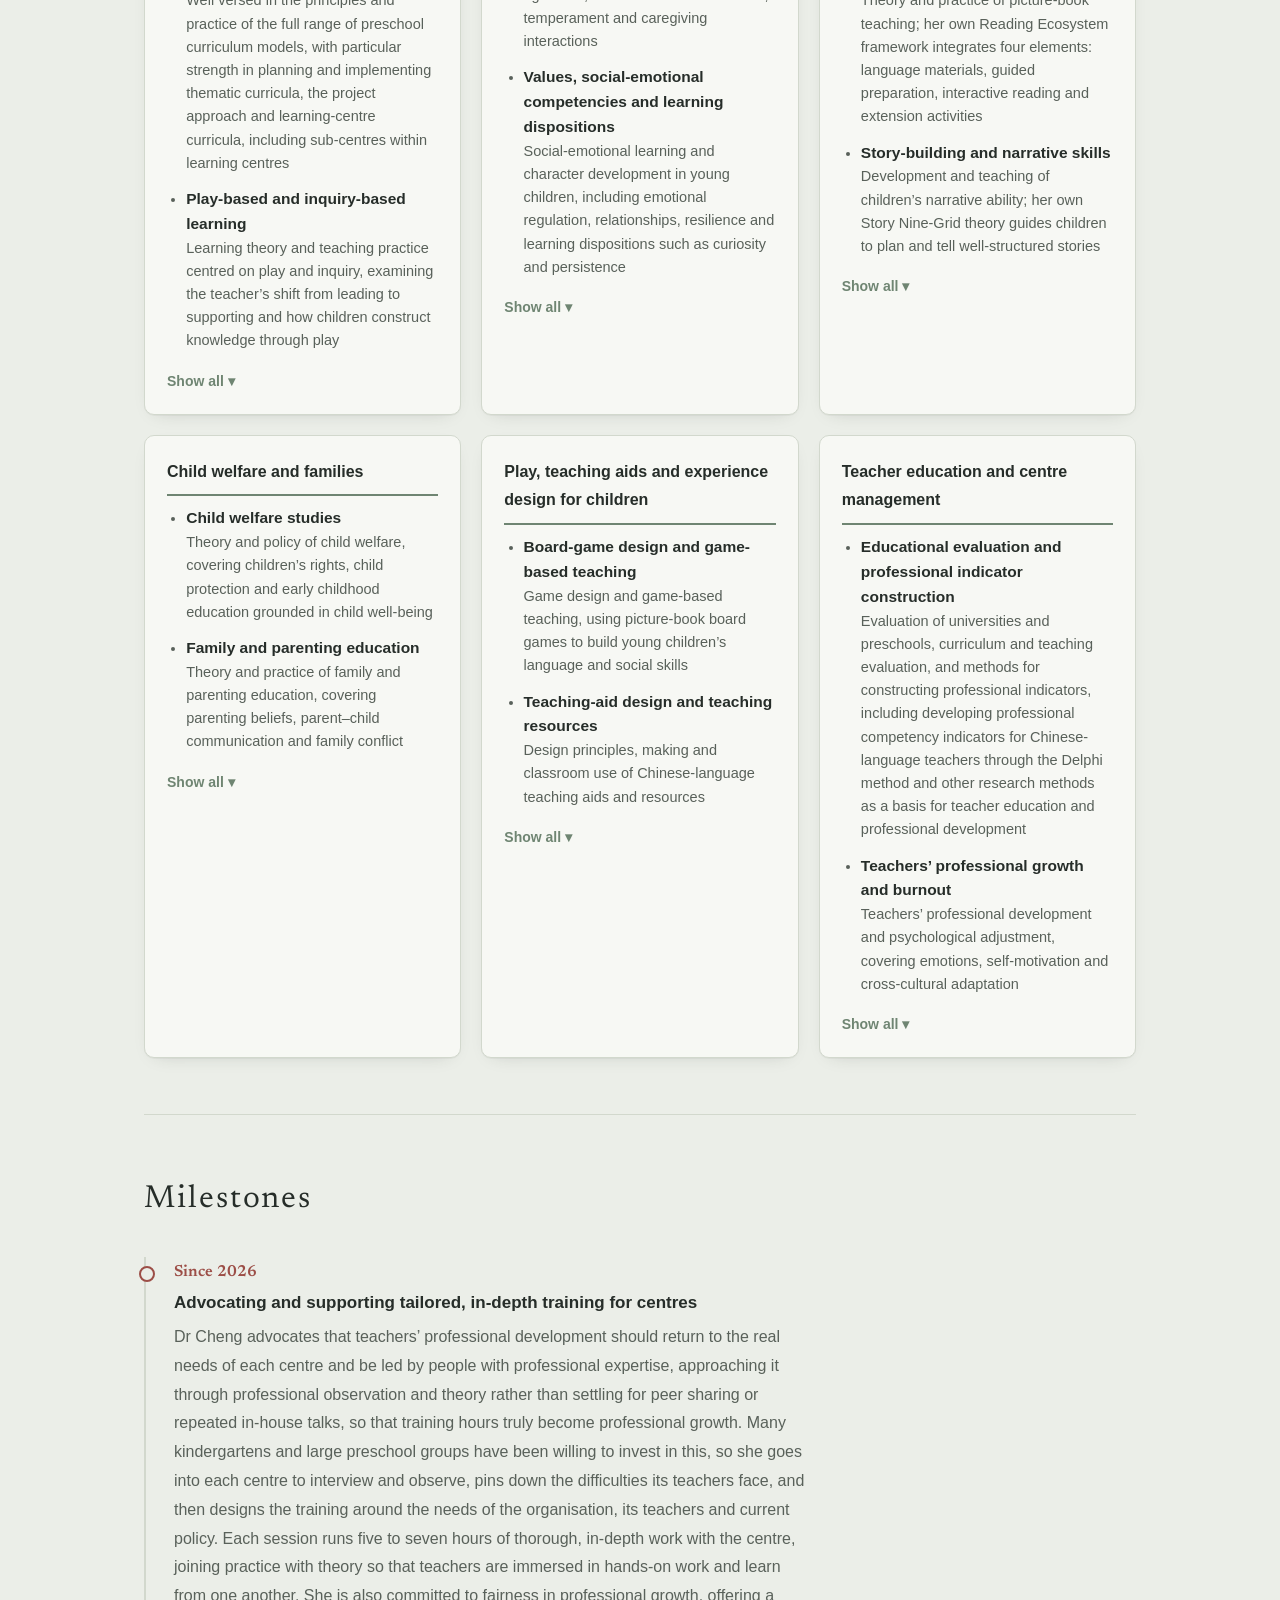
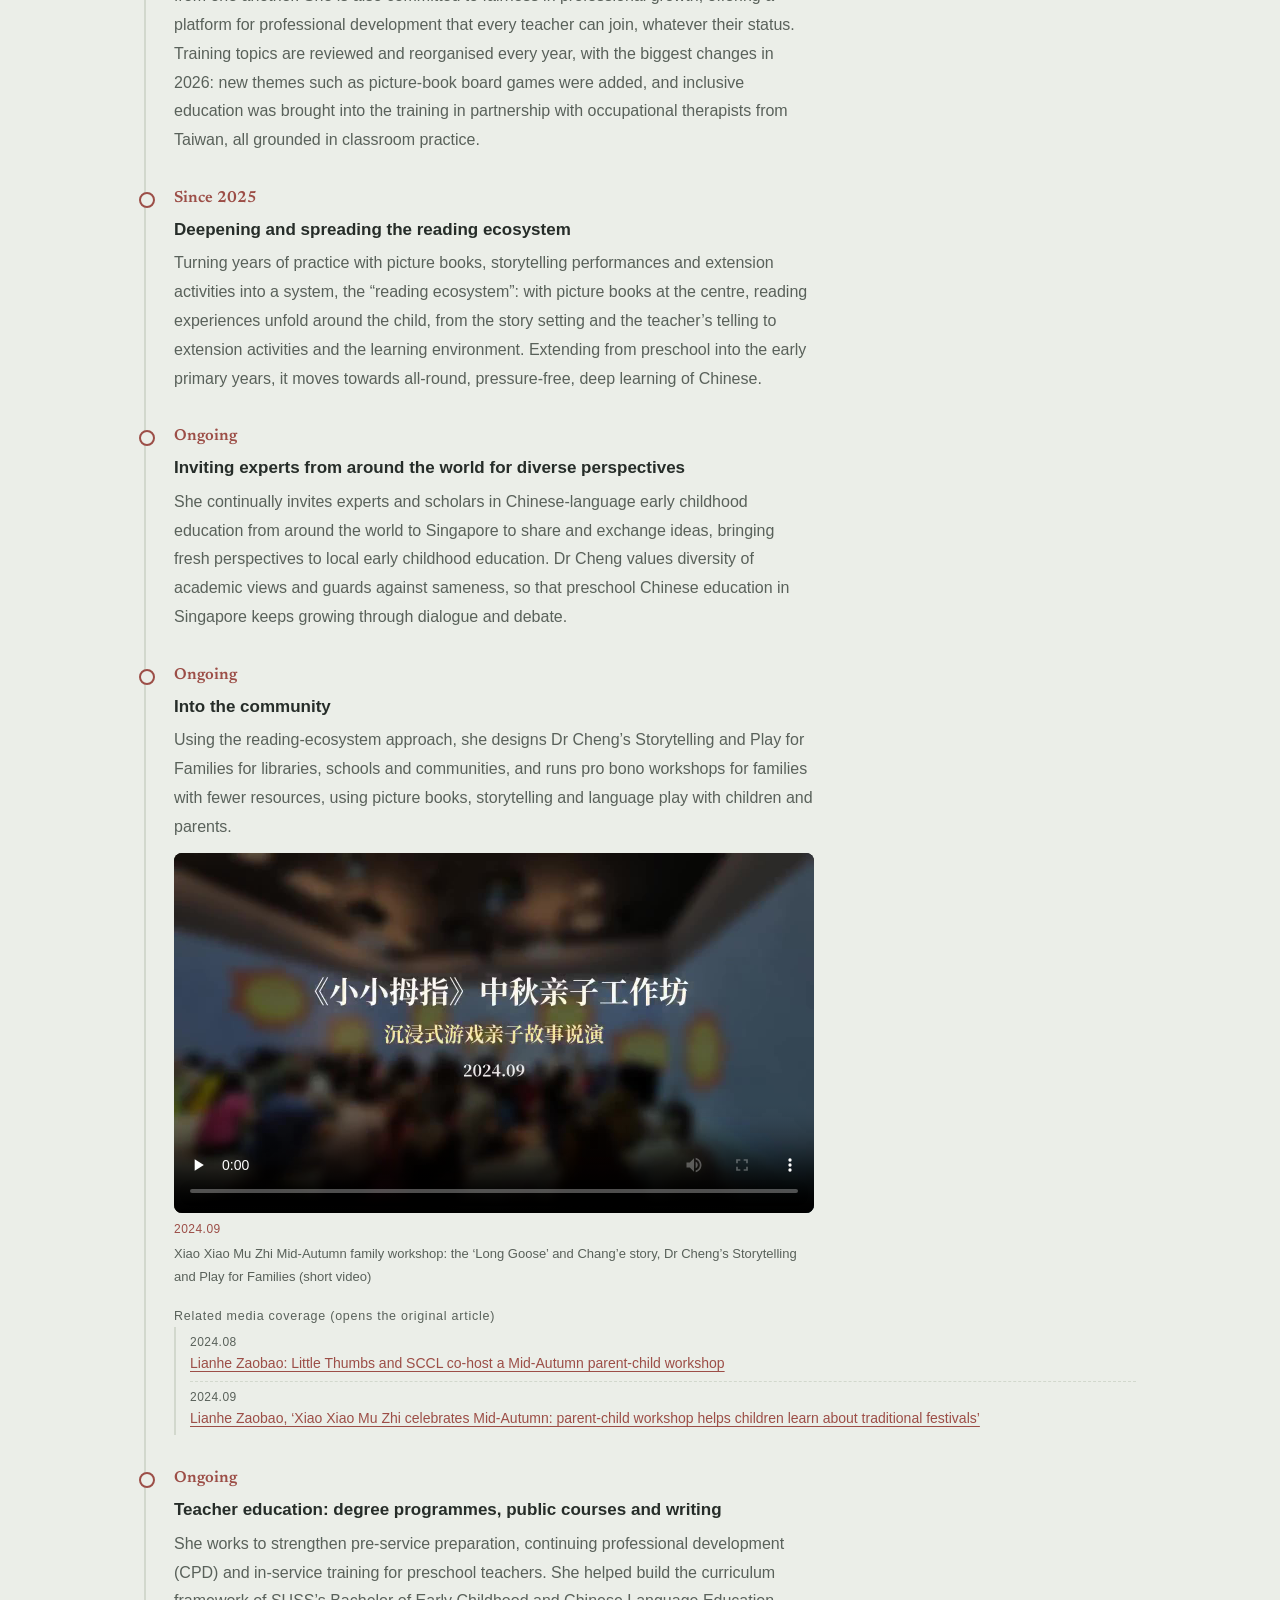
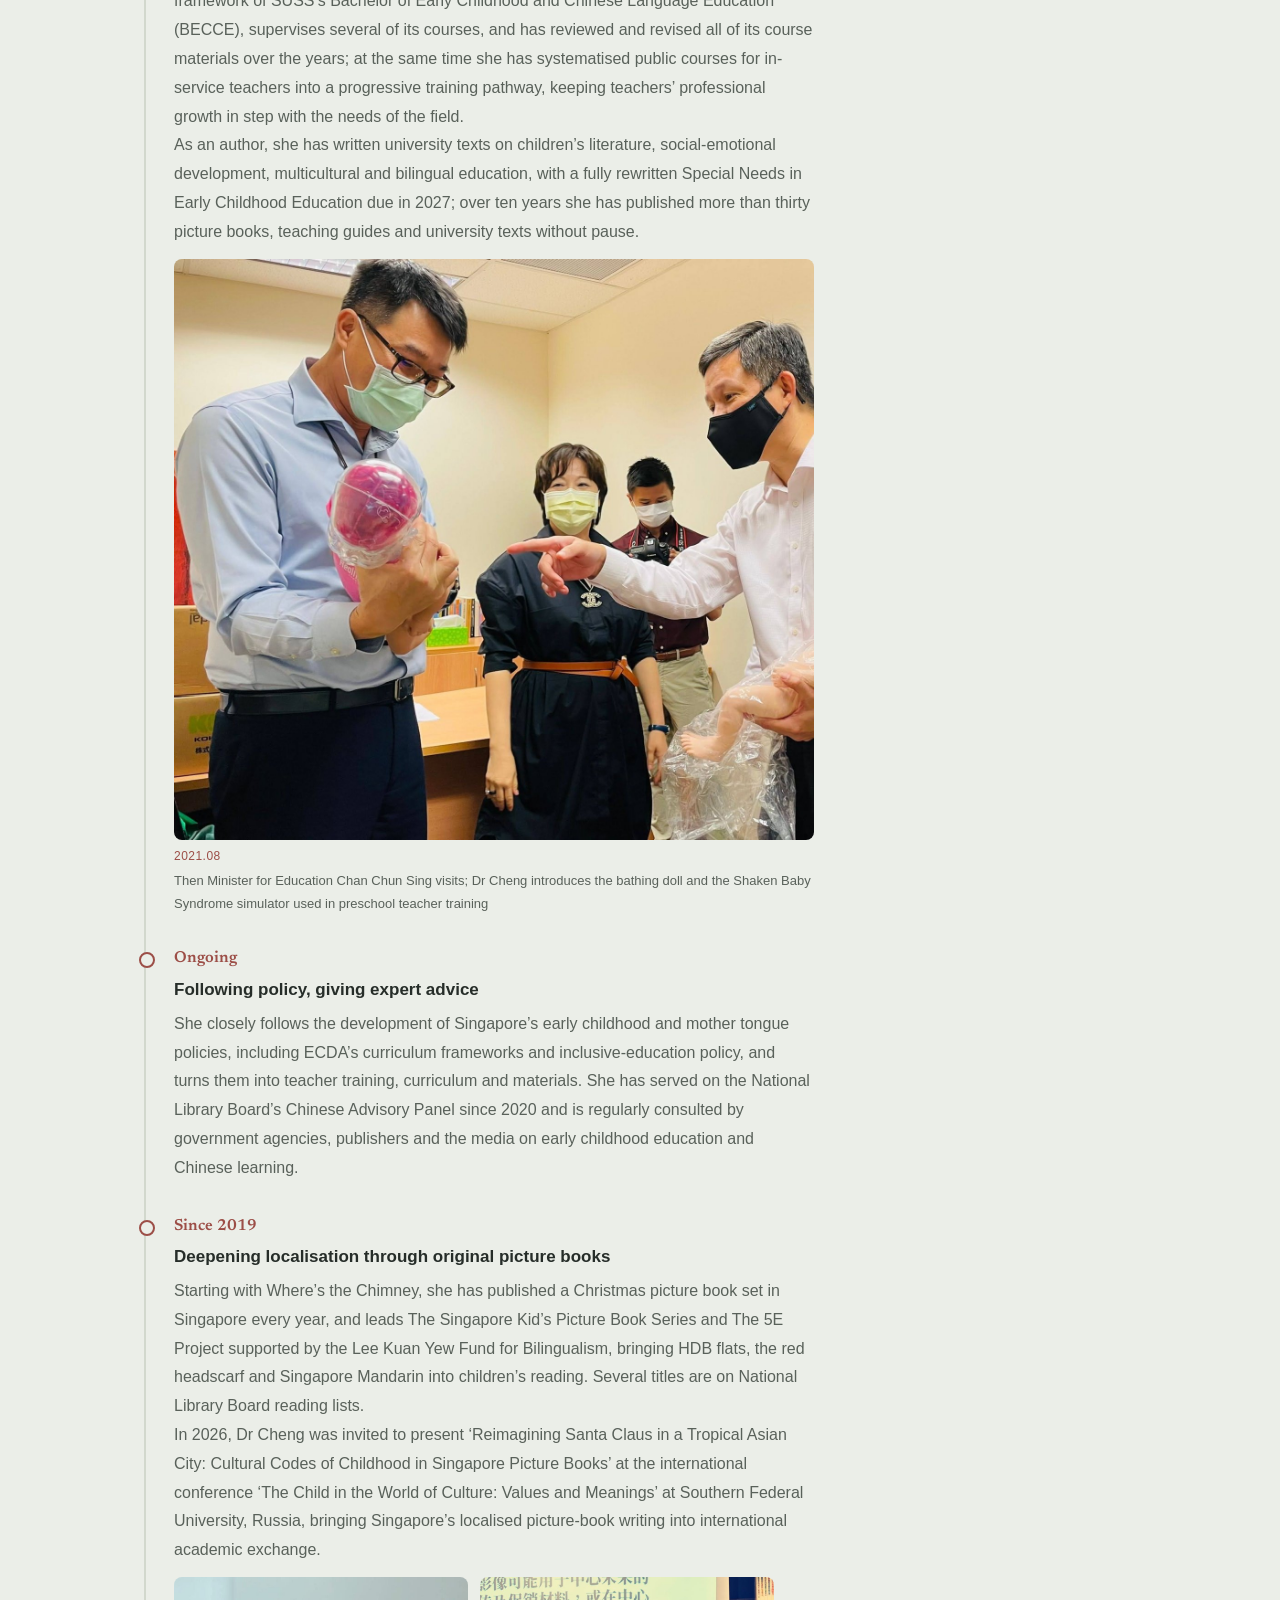
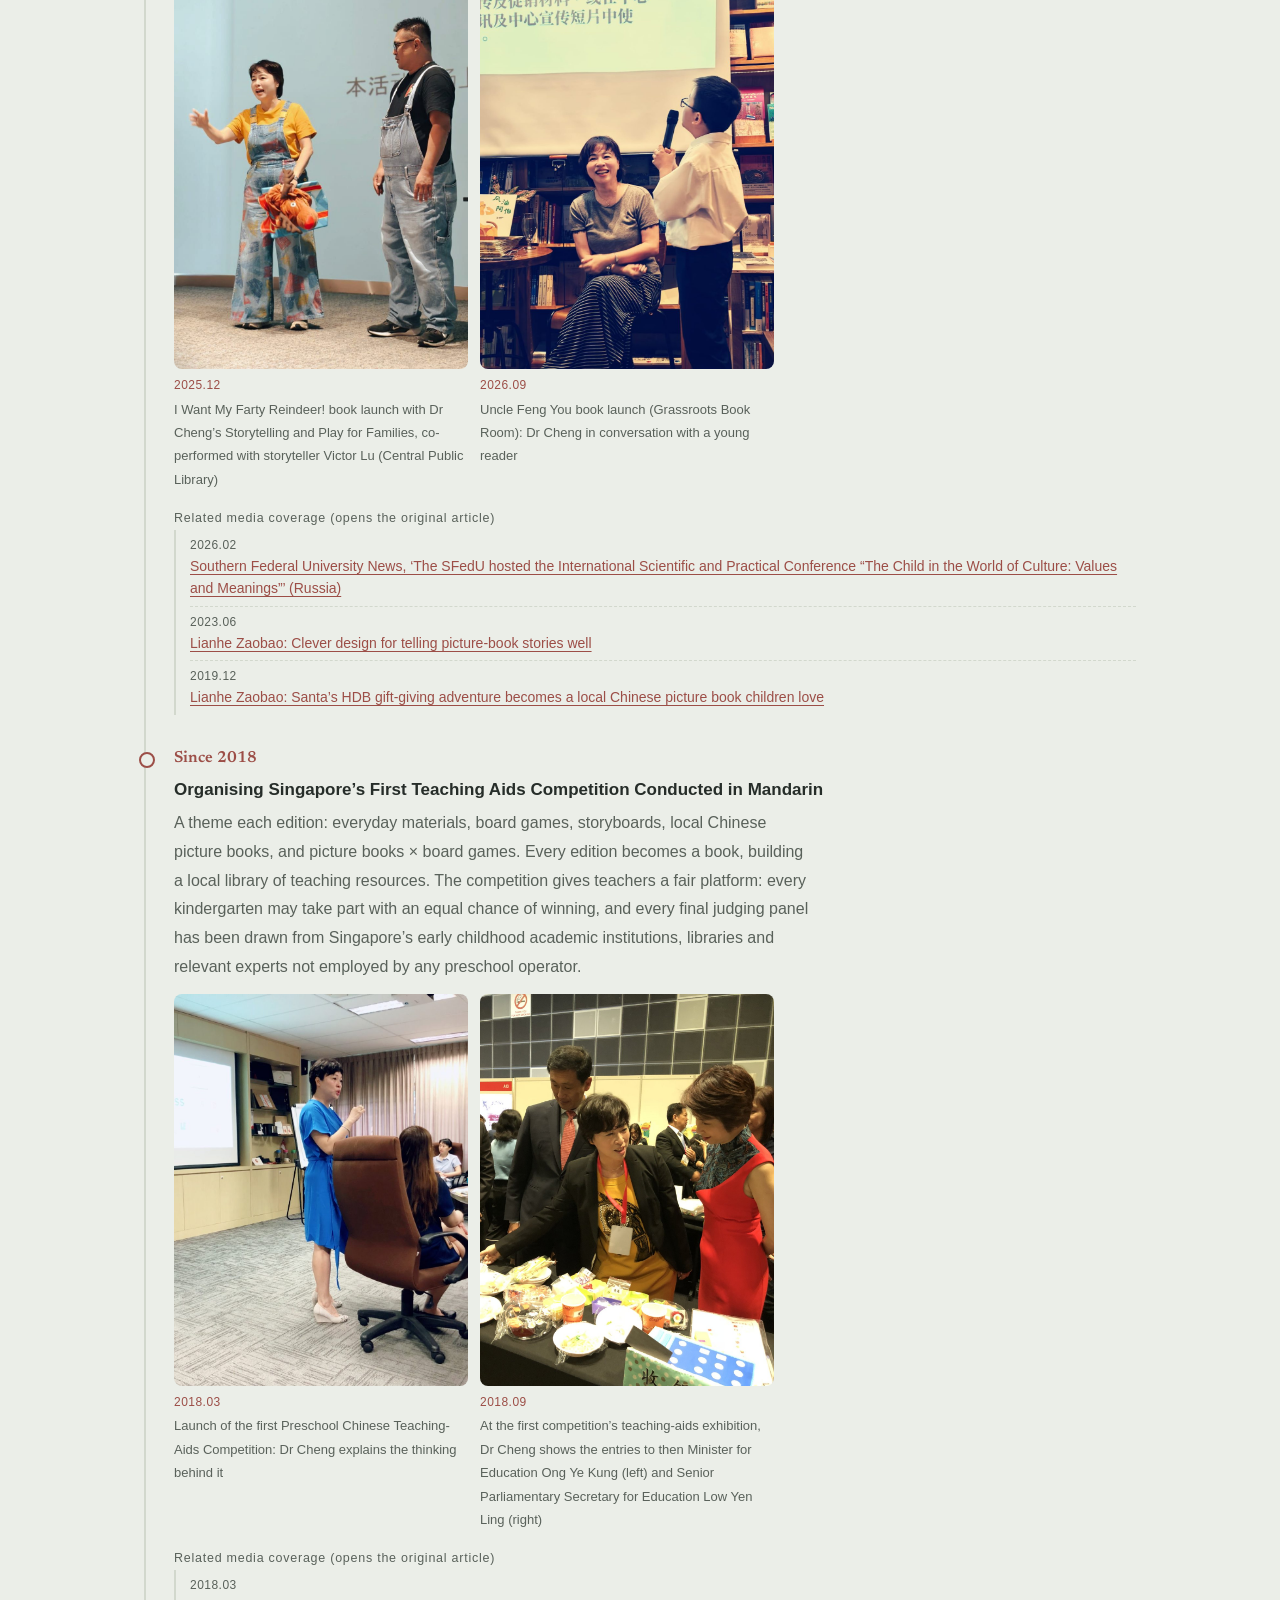
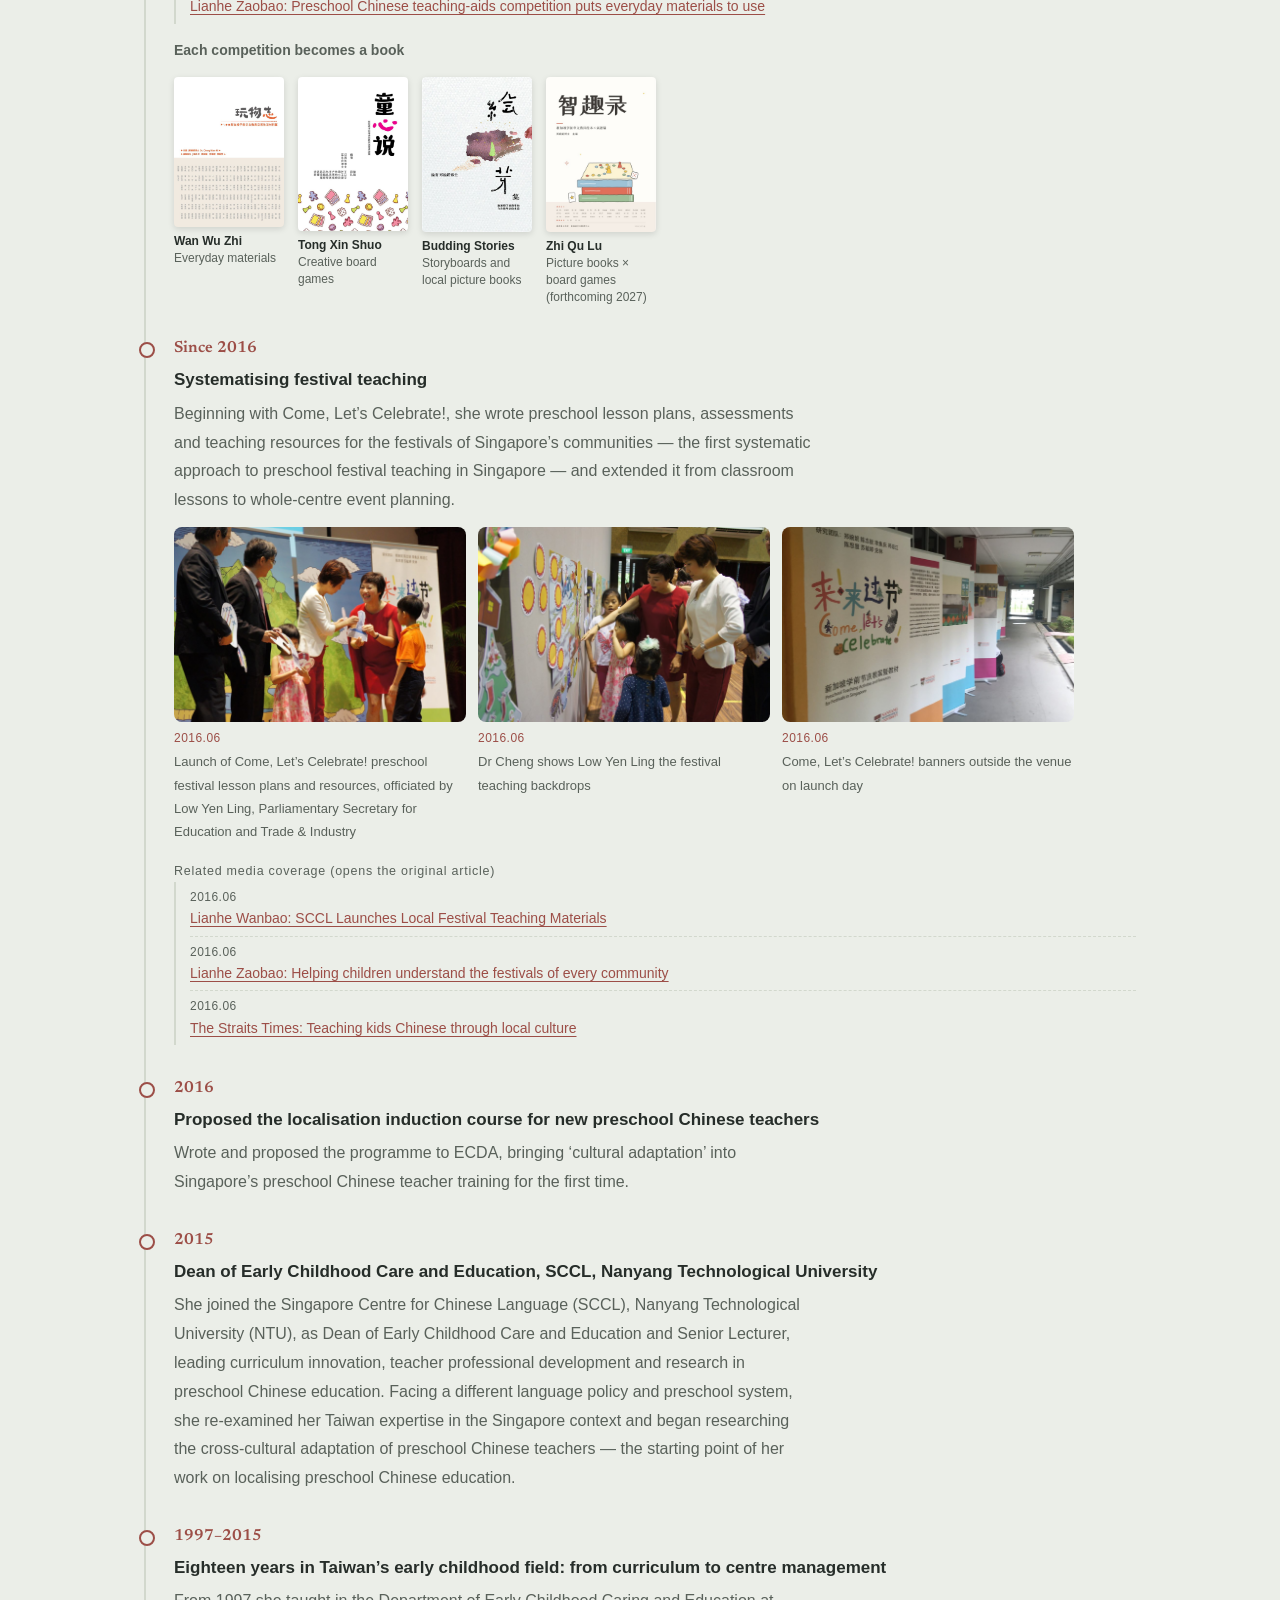
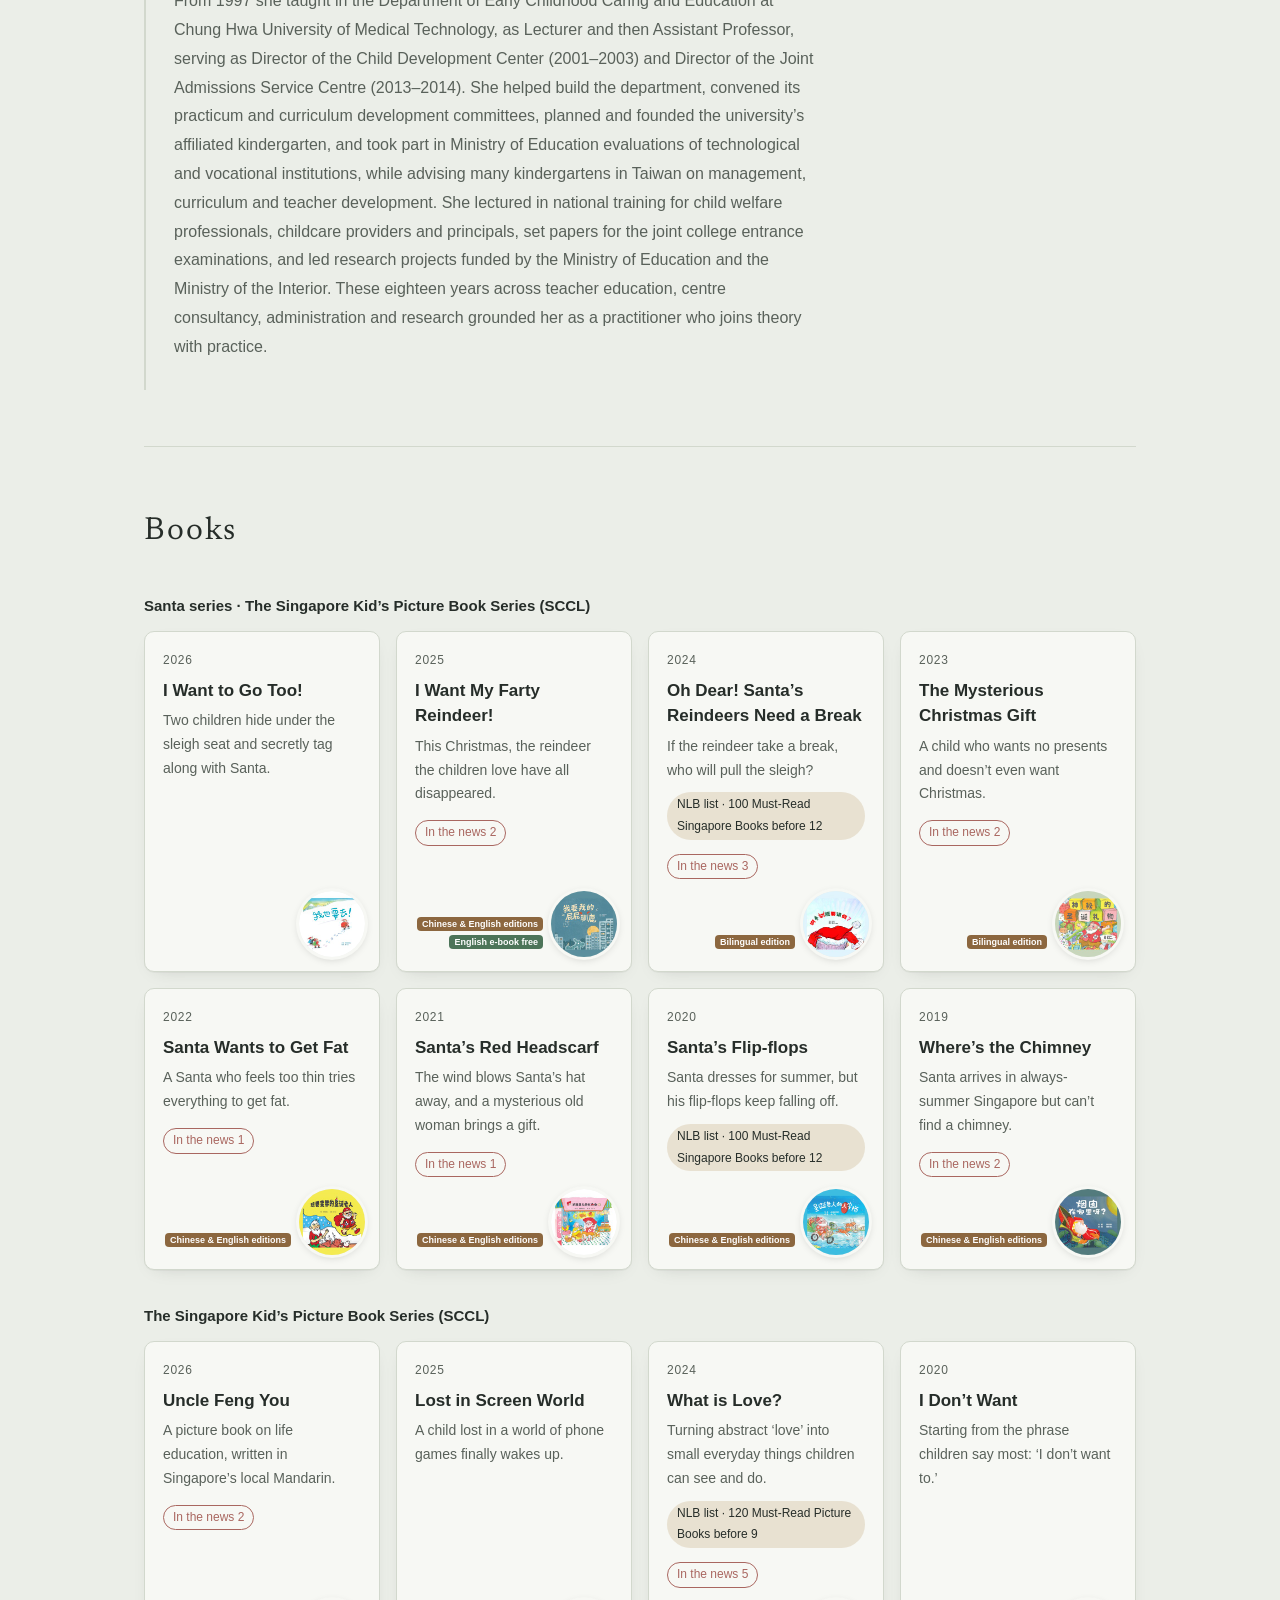
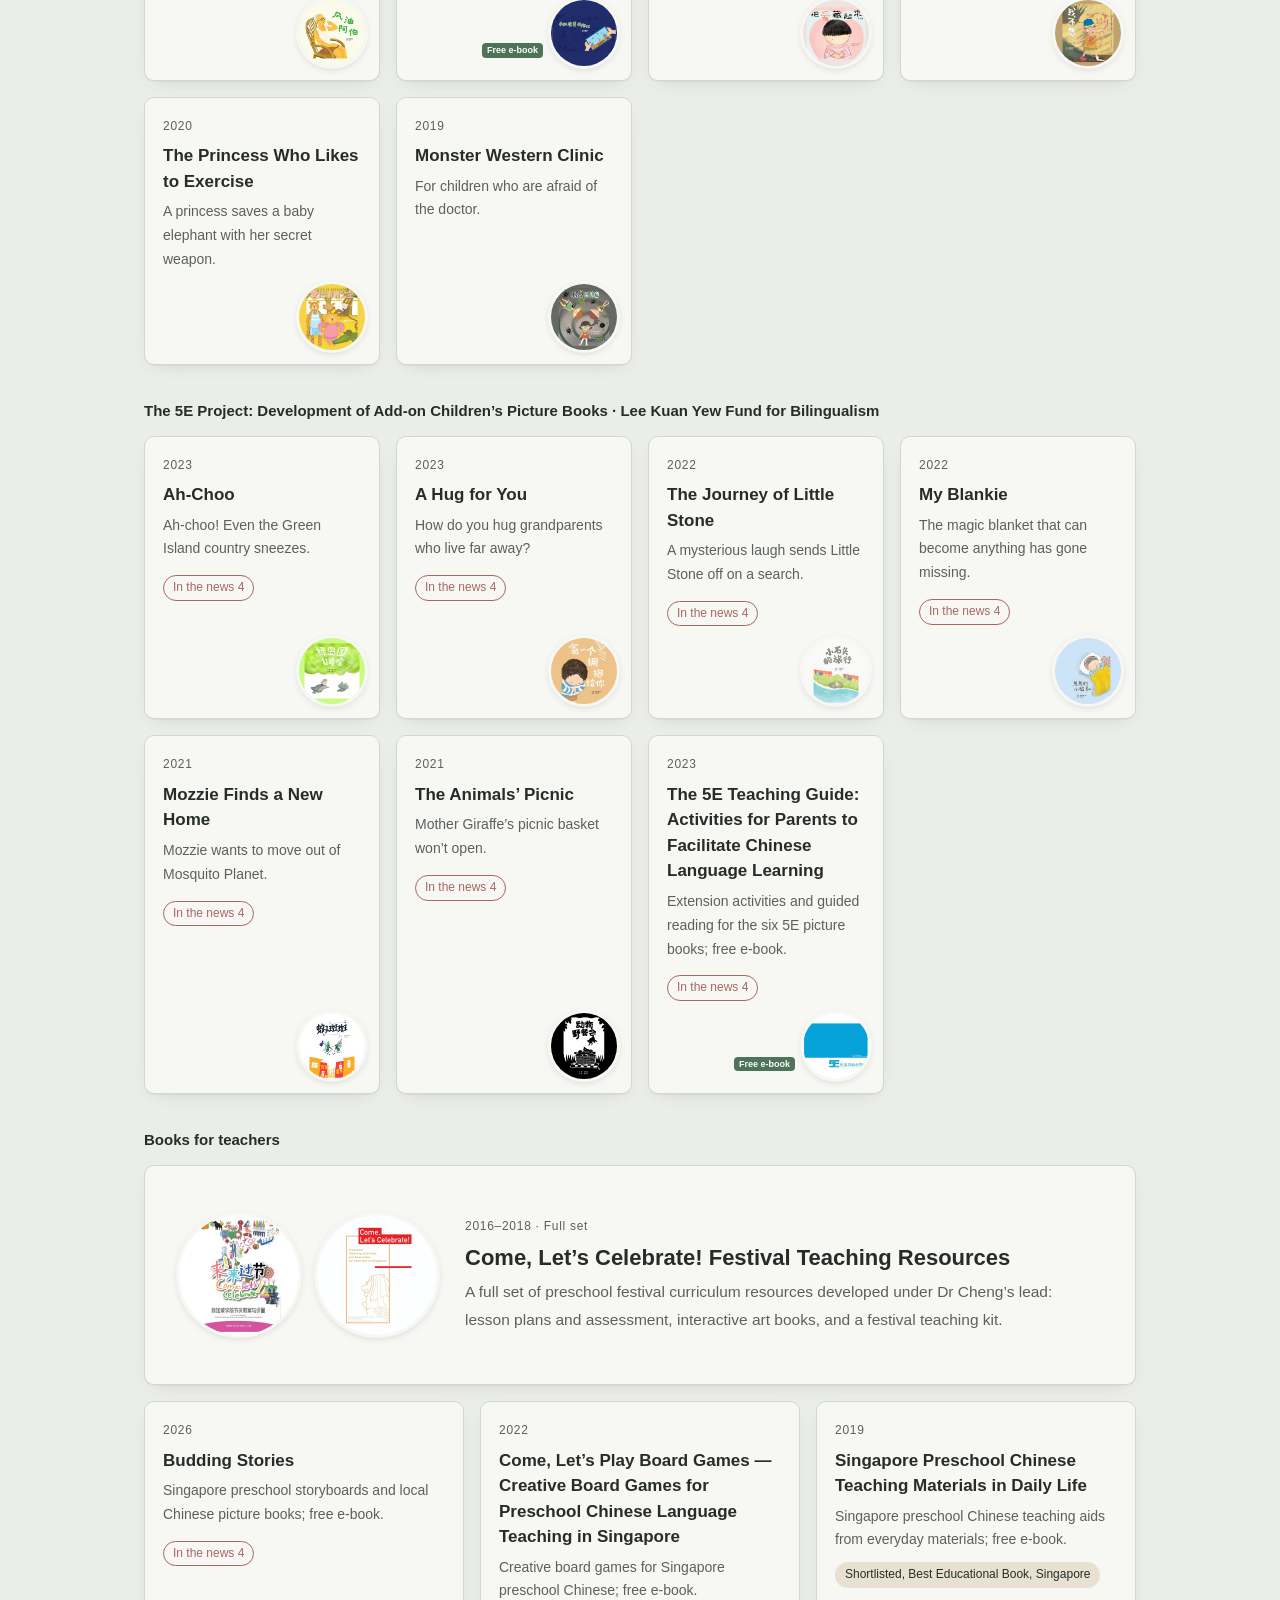
==== commit bd3fa303: "Remove standalone Huiya launch line from talks section Co-Authored-By: Claude Opus 5.5 <noreply@anth" ====
--- a/en.html
+++ b/en.html
@@ -10,7 +10,7 @@
 <link rel="alternate" hreflang="zh-Hans" href="https://drchengwanni.com/"><link rel="alternate" hreflang="zh-Hant" href="https://drchengwanni.com/zh-hant"><link rel="alternate" hreflang="en" href="https://drchengwanni.com/en"><link rel="alternate" hreflang="x-default" href="https://drchengwanni.com/">
 <meta property="og:type" content="profile"><meta property="og:title" content="Dr Cheng Wan-ni 鄭婉妮 | Child Development & Early Childhood Education · Scholar and Picture Book Author, Singapore"><meta property="og:description" content="Dr Cheng Wan-ni (Cheng Wanni, 鄭婉妮 / 郑婉妮) is Dean of Early Childhood Care and Education and Senior Lecturer at the Singapore Centre for Chinese Language (SCCL), Nanyang Technological University (NTU), Singapore: an early childhood education and children’s literature specialist with 30 years’ experience and more than 30 picture books, teaching books and university texts, and creator of Dr Cheng’s Storytelling and Play for Families."><meta property="og:url" content="https://drchengwanni.com/en"><meta property="og:image" content="https://drchengwanni.com/img/portrait.jpg">
 <meta property="og:site_name" content="Dr Cheng Wan-ni 鄭婉妮博士"><meta property="og:locale" content="en_GB"><meta property="og:image:alt" content="Dr Cheng Wan-ni 鄭婉妮 | Child Development & Early Childhood Education · Scholar and Picture Book Author, Singapore"><meta name="twitter:card" content="summary_large_image"><meta name="twitter:title" content="Dr Cheng Wan-ni 鄭婉妮 | Child Development & Early Childhood Education · Scholar and Picture Book Author, Singapore"><meta name="twitter:description" content="Dr Cheng Wan-ni (Cheng Wanni, 鄭婉妮 / 郑婉妮) is Dean of Early Childhood Care and Education and Senior Lecturer at the Singapore Centre for Chinese Language (SCCL), Nanyang Technological University (NTU), Singapore: an early childhood education and children’s literature specialist with 30 years’ experience and more than 30 picture books, teaching books and university texts, and creator of Dr Cheng’s Storytelling and Play for Families."><meta name="twitter:image" content="https://drchengwanni.com/img/portrait.jpg">
-<script type="application/ld+json">{"@context": "https://schema.org", "@graph": [{"@type": "ProfilePage", "@id": "https://drchengwanni.com/en#profilepage", "url": "https://drchengwanni.com/en", "name": "Dr Cheng Wan-ni 鄭婉妮 | Child Development & Early Childhood Education · Scholar and Picture Book Author, Singapore", "description": "Dr Cheng Wan-ni (Cheng Wanni, 鄭婉妮 / 郑婉妮) is Dean of Early Childhood Care and Education and Senior Lecturer at the Singapore Centre for Chinese Language (SCCL), Nanyang Technological University (NTU), Singapore: an early childhood education and children’s literature specialist with 30 years’ experience and more than 30 picture books, teaching books and university texts, and creator of Dr Cheng’s Storytelling and Play for Families.", "inLanguage": "en", "mainEntity": {"@id": "https://drchengwanni.com/#person"}, "about": {"@id": "https://drchengwanni.com/#person"}, "isPartOf": {"@type": "WebSite", "@id": "https://drchengwanni.com/#website", "url": "https://drchengwanni.com/", "name": "Dr Cheng Wan-ni 鄭婉妮博士"}, "primaryImageOfPage": {"@type": "ImageObject", "url": "https://drchengwanni.com/img/portrait.jpg"}, "dateModified": "2026-11-26T16:17:10+08:00"}, {"@type": "Person", "name": "郑婉妮", "@id": "https://drchengwanni.com/#person", "alternateName": ["鄭婉妮", "鄭婉妮博士", "郑婉妮博士", "Dr Cheng Wan-ni", "Cheng Wan-ni", "Cheng Wanni", "Wanni Cheng", "Dr Cheng Wanni", "Wan-ni Cheng"], "image": "https://drchengwanni.com/img/portrait.jpg", "honorificPrefix": "Dr", "jobTitle": "Dean of Early Childhood Care and Education (ECCE) and Senior Lecturer", "worksFor": {"@type": "Organization", "name": "Singapore Centre for Chinese Language (SCCL) 新加坡华文教研中心", "parentOrganization": {"@type": "CollegeOrUniversity", "name": "Nanyang Technological University (NTU), Singapore 南洋理工大学"}}, "alumniOf": "National Pingtung University of Education", "url": "https://drchengwanni.com/", "knowsAbout": ["early childhood education", "children's literature", "Chinese reading", "picture books", "preschool Chinese language education", "board games for children", "storytelling", "narrative skills", "immersive story design", "沉浸式游戏亲子故事说演", "Dr Cheng's Storytelling and Play for Families"], "sameAs": ["https://orcid.org/0009-0001-5829-668X", "https://sccl.sg/en/about/staff/125-dean/182-dr-cheng-wan-ni", "https://www.sccl.sg/zh/about/staff-cn/126-dean/272-dr-cheng-wan-ni", "https://afcc.com.sg/2019/lightbox-speaker/cheng-wan-ni.html"], "identifier": {"@type": "PropertyValue", "propertyID": "ORCID", "value": "0009-0001-5829-668X"}, "affiliation": [{"@type": "Organization", "name": "Singapore University of Social Sciences (SUSS)", "description": "Adjunct Lecturer 兼任讲师"}], "description": "Dr Cheng Wan-ni (Cheng Wanni, 鄭婉妮 / 郑婉妮) is Dean of Early Childhood Care and Education and Senior Lecturer at the Singapore Centre for Chinese Language (SCCL), Nanyang Technological University (NTU), Singapore: an early childhood education and children’s literature specialist with 30 years’ experience and more than 30 picture books, teaching books and university texts, and creator of Dr Cheng’s Storytelling and Play for Families."}, {"@type": "Book", "name": "烟囱在哪里呀？", "alternateName": "Where's the Chimney?", "author": {"@id": "https://drchengwanni.com/#person"}}, {"@type": "Book", "name": "圣诞老人的人字拖", "alternateName": "Santa's Flip-Flops", "author": {"@id": "https://drchengwanni.com/#person"}}, {"@type": "Book", "name": "圣诞老人的红头巾", "alternateName": "Santa's Red Headscarf", "author": {"@id": "https://drchengwanni.com/#person"}}, {"@type": "Book", "name": "想要变胖的圣诞老人", "alternateName": "Santa Wants to Get Fat", "author": {"@id": "https://drchengwanni.com/#person"}}, {"@type": "Book", "name": "神秘的圣诞礼物", "alternateName": "The Mysterious Christmas Gift", "author": {"@id": "https://drchengwanni.com/#person"}}, {"@type": "Book", "name": "啊！驯鹿要请假？", "alternateName": "Oh Dear! Santa's Reindeers Need a Break", "author": {"@id": "https://drchengwanni.com/#person"}}, {"@type": "Book", "name": "我要我的屁屁驯鹿！", "alternateName": "I Want My Farty Reindeer!", "author": {"@id": "https://drchengwanni.com/#person"}}, {"@type": "Book", "name": "我也要去！", "alternateName": "I Want to Go Too!", "author": {"@id": "https://drchengwanni.com/#person"}}, {"@type": "Book", "name": "风油阿伯", "alternateName": "Uncle Feng You", "author": {"@id": "https://drchengwanni.com/#person"}}, {"@type": "Book", "name": "把爱藏起来", "alternateName": "What is Love?", "author": {"@id": "https://drchengwanni.com/#person"}}, {"@type": "Book", "name": "手机世界历险记", "alternateName": "Lost in Screen World", "author": {"@id": "https://drchengwanni.com/#person"}}, {"@type": "Book", "name": "我不想", "author": {"@id": "https://drchengwanni.com/#person"}}, {"@type": "Book", "name": "怪兽西药房", "author": {"@id": "https://drchengwanni.com/#person"}}, {"@type": "Book", "name": "爱运动的公主", "alternateName": "The Princess Who Likes to Exercise", "author": {"@id": "https://drchengwanni.com/#person"}}, {"@type": "Book", "name": "绿岛国打喷嚏", "alternateName": "Ah-Choo!", "author": {"@id": "https://drchengwanni.com/#person"}}, {"@type": "Book", "name": "蚊子斑斑", "alternateName": "Mozzie Finds a New Home", "author": {"@id": "https://drchengwanni.com/#person"}}, {"@type": "Book", "name": "动物野餐会", "alternateName": "The Animals' Picnic", "author": {"@id": "https://drchengwanni.com/#person"}}, {"@type": "Book", "name": "小石头的旅行", "author": {"@id": "https://drchengwanni.com/#person"}}, {"@type": "Book", "name": "寄一个拥抱给你", "alternateName": "A Hug for You!", "author": {"@id": "https://drchengwanni.com/#person"}}, {"@type": "Book", "name": "弟弟的小被子", "alternateName": "My Blankie", "author": {"@id": "https://drchengwanni.com/#person"}}, {"@type": "Book", "name": "5E绘本活动导读", "alternateName": "The 5E Teaching Guide: Activities for Teachers and Parents to Facilitate Chinese Language Learning", "author": {"@id": "https://drchengwanni.com/#person"}}, {"@type": "Book", "name": "来！来过节节庆教材开发", "alternateName": "Come, Let's Celebrate! Festival Teaching Resources", "author": {"@id": "https://drchengwanni.com/#person"}}, {"@type": "Book", "name": "来！来过节英文版", "alternateName": "Come, Let's Celebrate! Preschool Teaching Activities and Evaluation for Festivals of Singapore", "author": {"@id": "https://drchengwanni.com/#person"}}, {"@type": "Book", "name": "玩物志", "author": {"@id": "https://drchengwanni.com/#person"}}, {"@type": "Book", "name": "童心说", "author": {"@id": "https://drchengwanni.com/#person"}}, {"@type": "Book", "name": "绘芽集", "author": {"@id": "https://drchengwanni.com/#person"}}, {"@type": "Book", "name": "幼儿园那些事", "alternateName": "Those Things in Kindergarten", "author": {"@id": "https://drchengwanni.com/#person"}}, {"@type": "Book", "name": "幼儿园传染病危机预防与管理", "alternateName": "Crisis Prevention and Management of Infectious Diseases for Child Care Centers", "author": {"@id": "https://drchengwanni.com/#person"}}, {"@type": "Book", "name": "学前儿童文学", "alternateName": "Children's Literature for Early Childhood", "author": {"@id": "https://drchengwanni.com/#person"}}, {"@type": "Book", "name": "发展幼儿的社交情绪与技能", "alternateName": "Developing Social and Emotional Competence in Young Children", "author": {"@id": "https://drchengwanni.com/#person"}}, {"@type": "Book", "name": "多元文化教育与双语教育", "alternateName": "Multicultural Education and Bilingual Education", "author": {"@id": "https://drchengwanni.com/#person"}}, {"@type": "Book", "name": "学前特殊儿童教育", "alternateName": "Supporting Children with Special Needs", "author": {"@id": "https://drchengwanni.com/#person"}}, {"@type": "Book", "name": "幼儿阶段的戏剧与华语文教学", "alternateName": "Early Childhood Creative Drama and Chinese Language Education", "author": {"@id": "https://drchengwanni.com/#person"}}, {"@type": "Book", "name": "学前资讯科技和华文教学的整合", "alternateName": "Integrating ICT in Teaching and Learning Chinese in Early Childhood Education", "author": {"@id": "https://drchengwanni.com/#person"}}, {"@type": "Book", "name": "儿童发展评量", "alternateName": "Assessment and Intervention", "author": {"@id": "https://drchengwanni.com/#person"}}, {"@type": "Book", "name": "学前教育科研方法", "alternateName": "Research Methods for Early Childhood Education", "author": {"@id": "https://drchengwanni.com/#person"}}, {"@type": "Book", "name": "新加坡学前华文教育：发展、现场与在地实践", "author": {"@id": "https://drchengwanni.com/#person"}}, {"@type": "Book", "name": "智趣录：新加坡学前华文教具绘本桌游篇", "author": {"@id": "https://drchengwanni.com/#person"}}, {"@type": "ScholarlyArticle", "name": "阅读生态系：新加坡学前华语文教室的概念架构（工作论文 v1）", "alternateName": "Reading ecosystem: A conceptual framework for Singapore preschool Chinese-language classrooms", "datePublished": "2026", "publisher": {"@type": "Organization", "name": "Zenodo"}, "identifier": "https://doi.org/10.5281/zenodo.24365878", "url": "https://doi.org/10.5281/zenodo.24365878", "author": {"@id": "https://drchengwanni.com/#person"}}]}</script>
+<script type="application/ld+json">{"@context": "https://schema.org", "@graph": [{"@type": "ProfilePage", "@id": "https://drchengwanni.com/en#profilepage", "url": "https://drchengwanni.com/en", "name": "Dr Cheng Wan-ni 鄭婉妮 | Child Development & Early Childhood Education · Scholar and Picture Book Author, Singapore", "description": "Dr Cheng Wan-ni (Cheng Wanni, 鄭婉妮 / 郑婉妮) is Dean of Early Childhood Care and Education and Senior Lecturer at the Singapore Centre for Chinese Language (SCCL), Nanyang Technological University (NTU), Singapore: an early childhood education and children’s literature specialist with 30 years’ experience and more than 30 picture books, teaching books and university texts, and creator of Dr Cheng’s Storytelling and Play for Families.", "inLanguage": "en", "mainEntity": {"@id": "https://drchengwanni.com/#person"}, "about": {"@id": "https://drchengwanni.com/#person"}, "isPartOf": {"@type": "WebSite", "@id": "https://drchengwanni.com/#website", "url": "https://drchengwanni.com/", "name": "Dr Cheng Wan-ni 鄭婉妮博士"}, "primaryImageOfPage": {"@type": "ImageObject", "url": "https://drchengwanni.com/img/portrait.jpg"}, "dateModified": "2026-11-26T16:26:14+08:00"}, {"@type": "Person", "name": "郑婉妮", "@id": "https://drchengwanni.com/#person", "alternateName": ["鄭婉妮", "鄭婉妮博士", "郑婉妮博士", "Dr Cheng Wan-ni", "Cheng Wan-ni", "Cheng Wanni", "Wanni Cheng", "Dr Cheng Wanni", "Wan-ni Cheng"], "image": "https://drchengwanni.com/img/portrait.jpg", "honorificPrefix": "Dr", "jobTitle": "Dean of Early Childhood Care and Education (ECCE) and Senior Lecturer", "worksFor": {"@type": "Organization", "name": "Singapore Centre for Chinese Language (SCCL) 新加坡华文教研中心", "parentOrganization": {"@type": "CollegeOrUniversity", "name": "Nanyang Technological University (NTU), Singapore 南洋理工大学"}}, "alumniOf": "National Pingtung University of Education", "url": "https://drchengwanni.com/", "knowsAbout": ["early childhood education", "children's literature", "Chinese reading", "picture books", "preschool Chinese language education", "board games for children", "storytelling", "narrative skills", "immersive story design", "沉浸式游戏亲子故事说演", "Dr Cheng's Storytelling and Play for Families"], "sameAs": ["https://orcid.org/0009-0001-5829-668X", "https://sccl.sg/en/about/staff/125-dean/182-dr-cheng-wan-ni", "https://www.sccl.sg/zh/about/staff-cn/126-dean/272-dr-cheng-wan-ni", "https://afcc.com.sg/2019/lightbox-speaker/cheng-wan-ni.html"], "identifier": {"@type": "PropertyValue", "propertyID": "ORCID", "value": "0009-0001-5829-668X"}, "affiliation": [{"@type": "Organization", "name": "Singapore University of Social Sciences (SUSS)", "description": "Adjunct Lecturer 兼任讲师"}], "description": "Dr Cheng Wan-ni (Cheng Wanni, 鄭婉妮 / 郑婉妮) is Dean of Early Childhood Care and Education and Senior Lecturer at the Singapore Centre for Chinese Language (SCCL), Nanyang Technological University (NTU), Singapore: an early childhood education and children’s literature specialist with 30 years’ experience and more than 30 picture books, teaching books and university texts, and creator of Dr Cheng’s Storytelling and Play for Families."}, {"@type": "Book", "name": "烟囱在哪里呀？", "alternateName": "Where's the Chimney?", "author": {"@id": "https://drchengwanni.com/#person"}}, {"@type": "Book", "name": "圣诞老人的人字拖", "alternateName": "Santa's Flip-Flops", "author": {"@id": "https://drchengwanni.com/#person"}}, {"@type": "Book", "name": "圣诞老人的红头巾", "alternateName": "Santa's Red Headscarf", "author": {"@id": "https://drchengwanni.com/#person"}}, {"@type": "Book", "name": "想要变胖的圣诞老人", "alternateName": "Santa Wants to Get Fat", "author": {"@id": "https://drchengwanni.com/#person"}}, {"@type": "Book", "name": "神秘的圣诞礼物", "alternateName": "The Mysterious Christmas Gift", "author": {"@id": "https://drchengwanni.com/#person"}}, {"@type": "Book", "name": "啊！驯鹿要请假？", "alternateName": "Oh Dear! Santa's Reindeers Need a Break", "author": {"@id": "https://drchengwanni.com/#person"}}, {"@type": "Book", "name": "我要我的屁屁驯鹿！", "alternateName": "I Want My Farty Reindeer!", "author": {"@id": "https://drchengwanni.com/#person"}}, {"@type": "Book", "name": "我也要去！", "alternateName": "I Want to Go Too!", "author": {"@id": "https://drchengwanni.com/#person"}}, {"@type": "Book", "name": "风油阿伯", "alternateName": "Uncle Feng You", "author": {"@id": "https://drchengwanni.com/#person"}}, {"@type": "Book", "name": "把爱藏起来", "alternateName": "What is Love?", "author": {"@id": "https://drchengwanni.com/#person"}}, {"@type": "Book", "name": "手机世界历险记", "alternateName": "Lost in Screen World", "author": {"@id": "https://drchengwanni.com/#person"}}, {"@type": "Book", "name": "我不想", "author": {"@id": "https://drchengwanni.com/#person"}}, {"@type": "Book", "name": "怪兽西药房", "author": {"@id": "https://drchengwanni.com/#person"}}, {"@type": "Book", "name": "爱运动的公主", "alternateName": "The Princess Who Likes to Exercise", "author": {"@id": "https://drchengwanni.com/#person"}}, {"@type": "Book", "name": "绿岛国打喷嚏", "alternateName": "Ah-Choo!", "author": {"@id": "https://drchengwanni.com/#person"}}, {"@type": "Book", "name": "蚊子斑斑", "alternateName": "Mozzie Finds a New Home", "author": {"@id": "https://drchengwanni.com/#person"}}, {"@type": "Book", "name": "动物野餐会", "alternateName": "The Animals' Picnic", "author": {"@id": "https://drchengwanni.com/#person"}}, {"@type": "Book", "name": "小石头的旅行", "author": {"@id": "https://drchengwanni.com/#person"}}, {"@type": "Book", "name": "寄一个拥抱给你", "alternateName": "A Hug for You!", "author": {"@id": "https://drchengwanni.com/#person"}}, {"@type": "Book", "name": "弟弟的小被子", "alternateName": "My Blankie", "author": {"@id": "https://drchengwanni.com/#person"}}, {"@type": "Book", "name": "5E绘本活动导读", "alternateName": "The 5E Teaching Guide: Activities for Teachers and Parents to Facilitate Chinese Language Learning", "author": {"@id": "https://drchengwanni.com/#person"}}, {"@type": "Book", "name": "来！来过节节庆教材开发", "alternateName": "Come, Let's Celebrate! Festival Teaching Resources", "author": {"@id": "https://drchengwanni.com/#person"}}, {"@type": "Book", "name": "来！来过节英文版", "alternateName": "Come, Let's Celebrate! Preschool Teaching Activities and Evaluation for Festivals of Singapore", "author": {"@id": "https://drchengwanni.com/#person"}}, {"@type": "Book", "name": "玩物志", "author": {"@id": "https://drchengwanni.com/#person"}}, {"@type": "Book", "name": "童心说", "author": {"@id": "https://drchengwanni.com/#person"}}, {"@type": "Book", "name": "绘芽集", "author": {"@id": "https://drchengwanni.com/#person"}}, {"@type": "Book", "name": "幼儿园那些事", "alternateName": "Those Things in Kindergarten", "author": {"@id": "https://drchengwanni.com/#person"}}, {"@type": "Book", "name": "幼儿园传染病危机预防与管理", "alternateName": "Crisis Prevention and Management of Infectious Diseases for Child Care Centers", "author": {"@id": "https://drchengwanni.com/#person"}}, {"@type": "Book", "name": "学前儿童文学", "alternateName": "Children's Literature for Early Childhood", "author": {"@id": "https://drchengwanni.com/#person"}}, {"@type": "Book", "name": "发展幼儿的社交情绪与技能", "alternateName": "Developing Social and Emotional Competence in Young Children", "author": {"@id": "https://drchengwanni.com/#person"}}, {"@type": "Book", "name": "多元文化教育与双语教育", "alternateName": "Multicultural Education and Bilingual Education", "author": {"@id": "https://drchengwanni.com/#person"}}, {"@type": "Book", "name": "学前特殊儿童教育", "alternateName": "Supporting Children with Special Needs", "author": {"@id": "https://drchengwanni.com/#person"}}, {"@type": "Book", "name": "幼儿阶段的戏剧与华语文教学", "alternateName": "Early Childhood Creative Drama and Chinese Language Education", "author": {"@id": "https://drchengwanni.com/#person"}}, {"@type": "Book", "name": "学前资讯科技和华文教学的整合", "alternateName": "Integrating ICT in Teaching and Learning Chinese in Early Childhood Education", "author": {"@id": "https://drchengwanni.com/#person"}}, {"@type": "Book", "name": "儿童发展评量", "alternateName": "Assessment and Intervention", "author": {"@id": "https://drchengwanni.com/#person"}}, {"@type": "Book", "name": "学前教育科研方法", "alternateName": "Research Methods for Early Childhood Education", "author": {"@id": "https://drchengwanni.com/#person"}}, {"@type": "Book", "name": "新加坡学前华文教育：发展、现场与在地实践", "author": {"@id": "https://drchengwanni.com/#person"}}, {"@type": "Book", "name": "智趣录：新加坡学前华文教具绘本桌游篇", "author": {"@id": "https://drchengwanni.com/#person"}}, {"@type": "ScholarlyArticle", "name": "阅读生态系：新加坡学前华语文教室的概念架构（工作论文 v1）", "alternateName": "Reading ecosystem: A conceptual framework for Singapore preschool Chinese-language classrooms", "datePublished": "2026", "publisher": {"@type": "Organization", "name": "Zenodo"}, "identifier": "https://doi.org/10.5281/zenodo.24365878", "url": "https://doi.org/10.5281/zenodo.24365878", "author": {"@id": "https://drchengwanni.com/#person"}}]}</script>
 <meta name="msvalidate.01" content="65DCB80CF857319ACE1B2F95756CDE15" />
 <link rel="stylesheet" href="fonts/fonts.css">
 <style>
@@ -606,7 +606,6 @@
 
   <section id="media">
     <div class="sechead"><h2>Talks & Media</h2><span>Talks &amp; media</span></div>
-    <p class="tlmedia" style="font-size:14px;margin:0 0 16px">2026.09　Launching Budding Stories (Hui Ya Ji) with Minister for Education Desmond Lee and others at the 8th International Conference on Teaching and Learning of Chinese as a Second Language (<a href="img/2026-09-huiya-launch.jpg" target="_blank" rel="noopener">view photo</a>)</p>
 
     <div class="talkgrid">
       <div>
